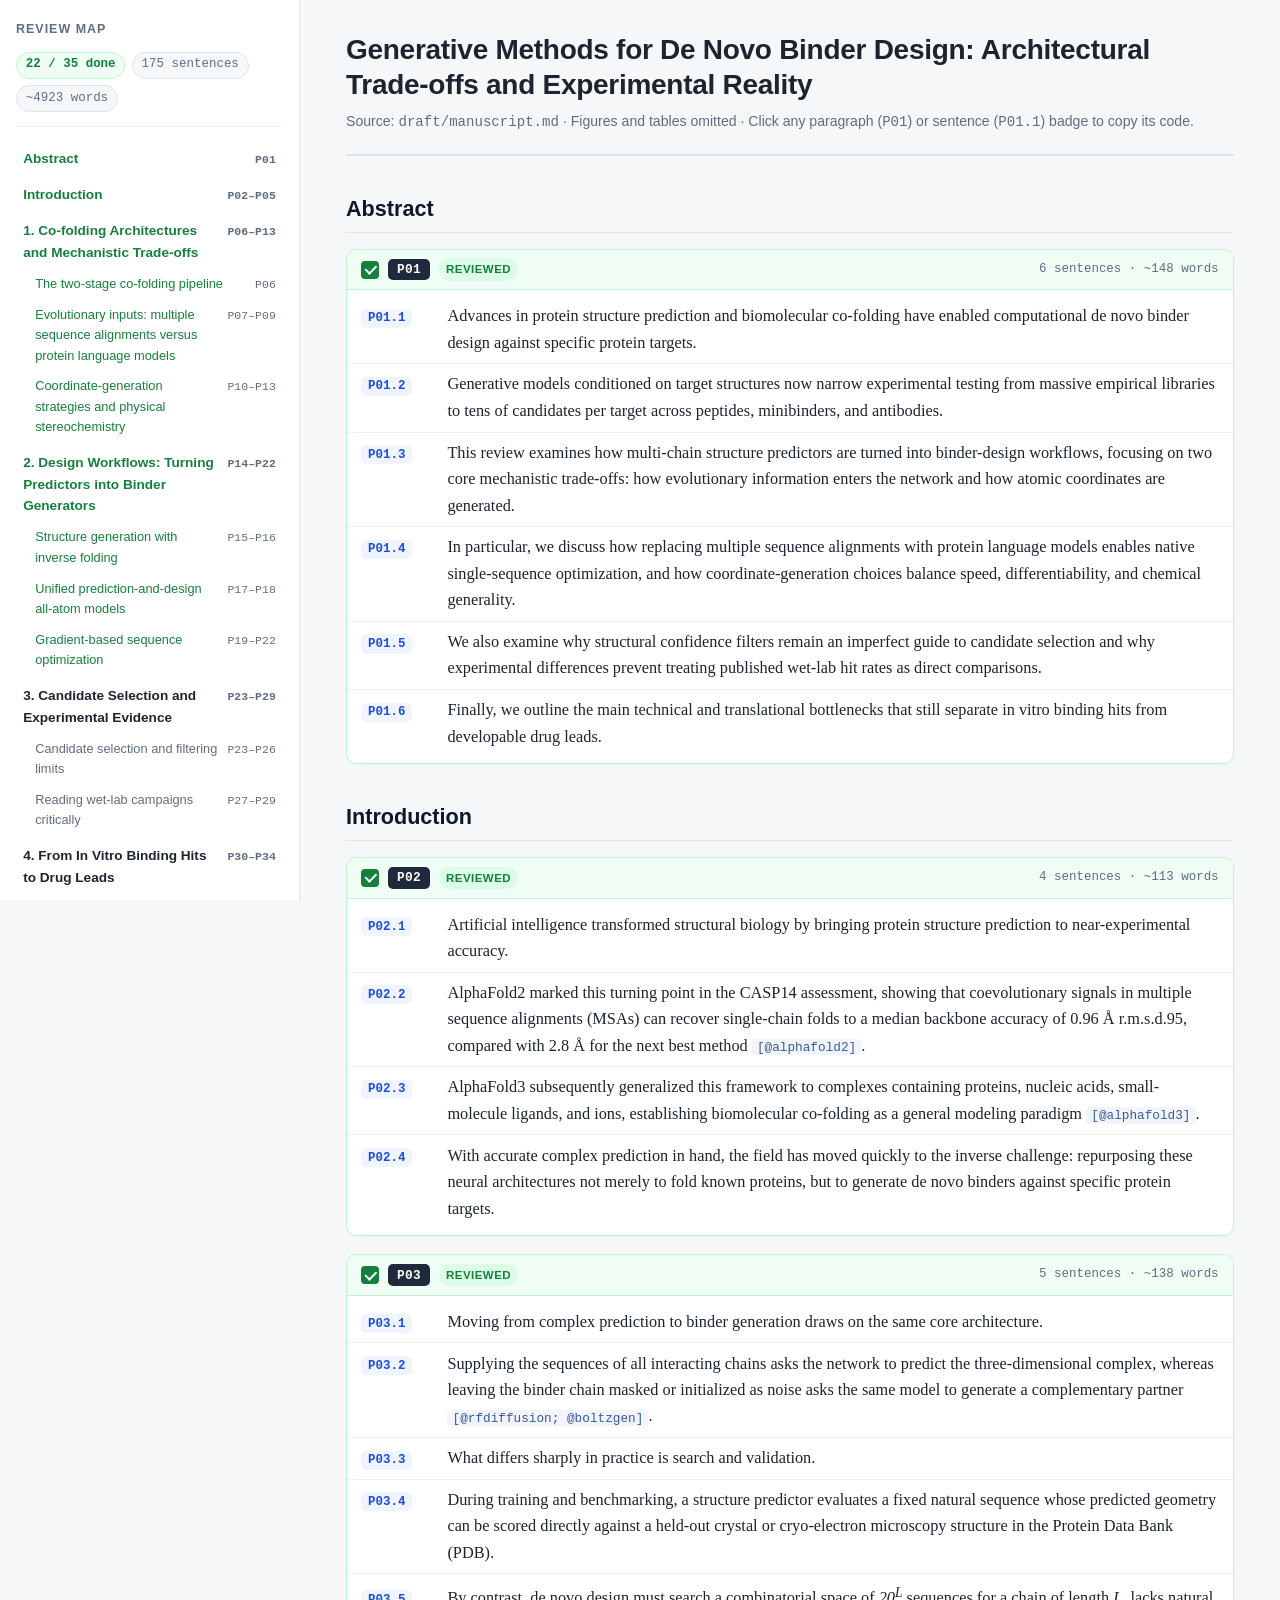
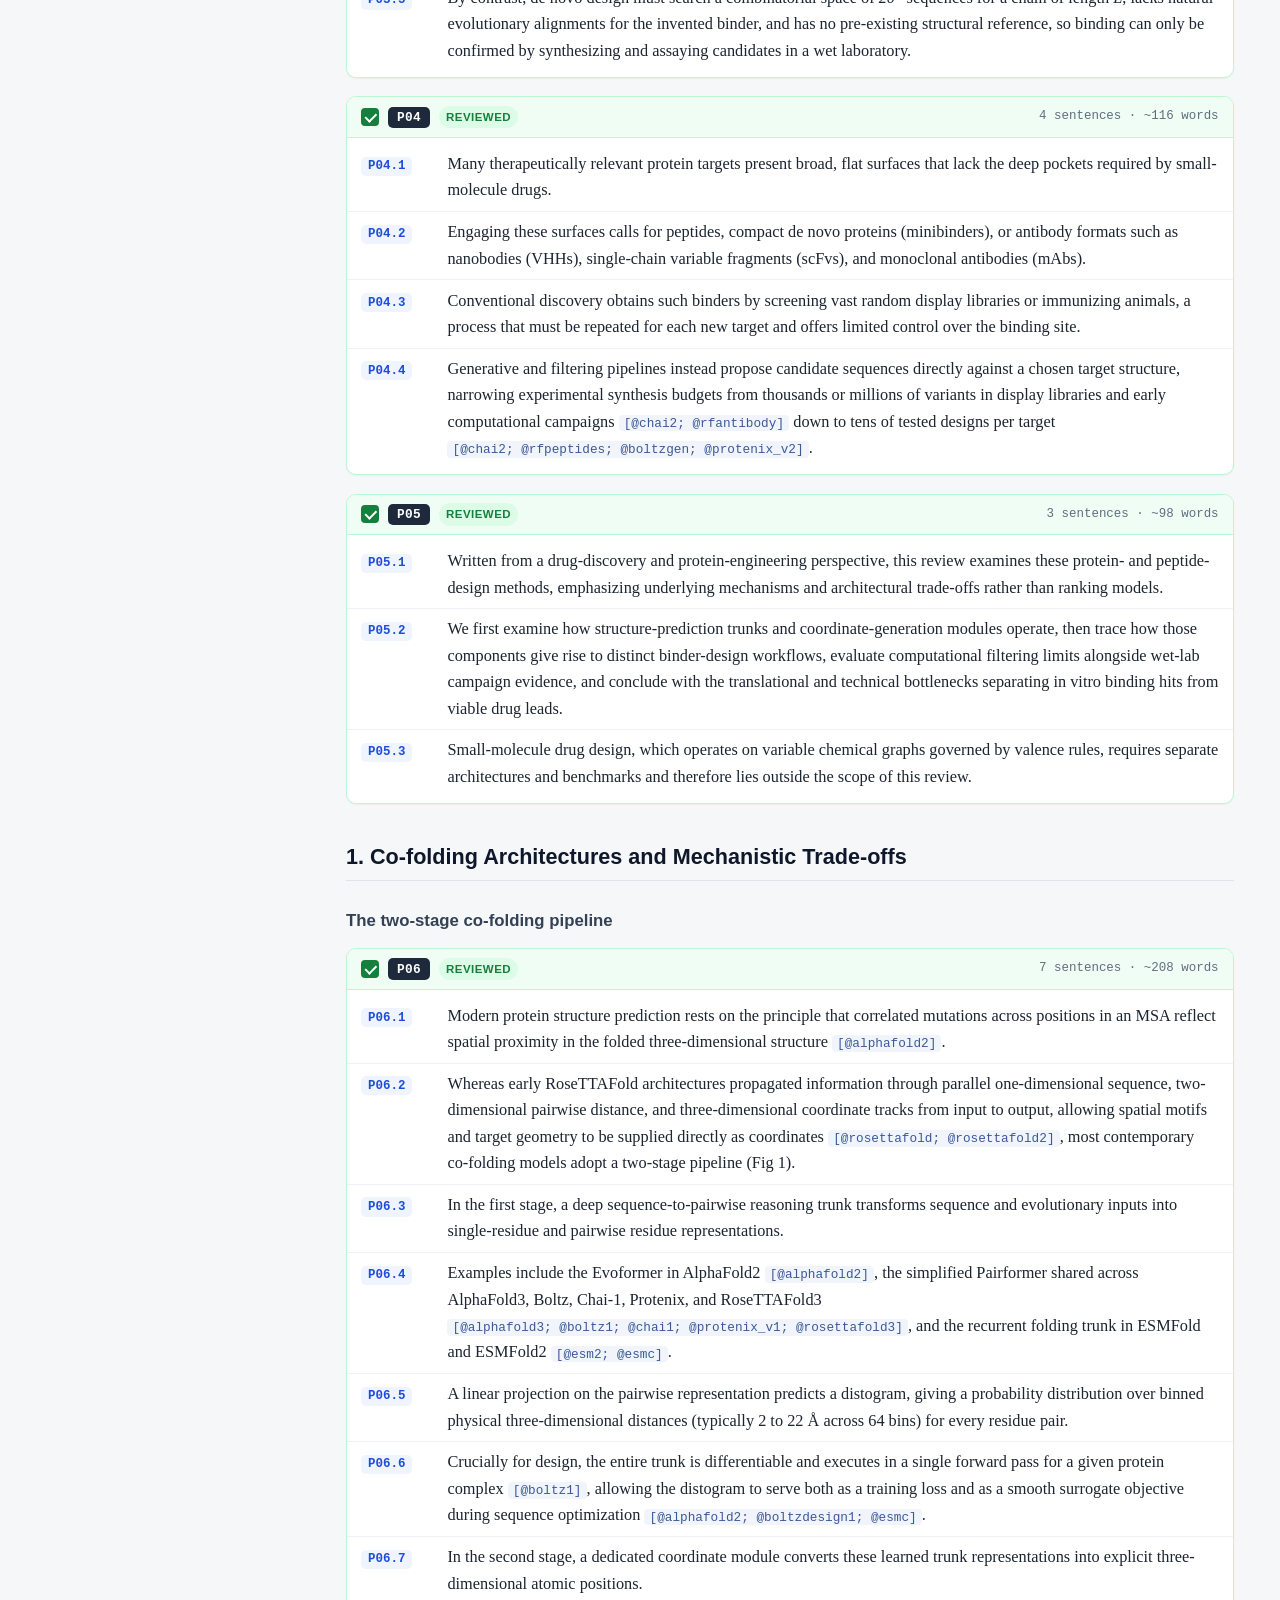
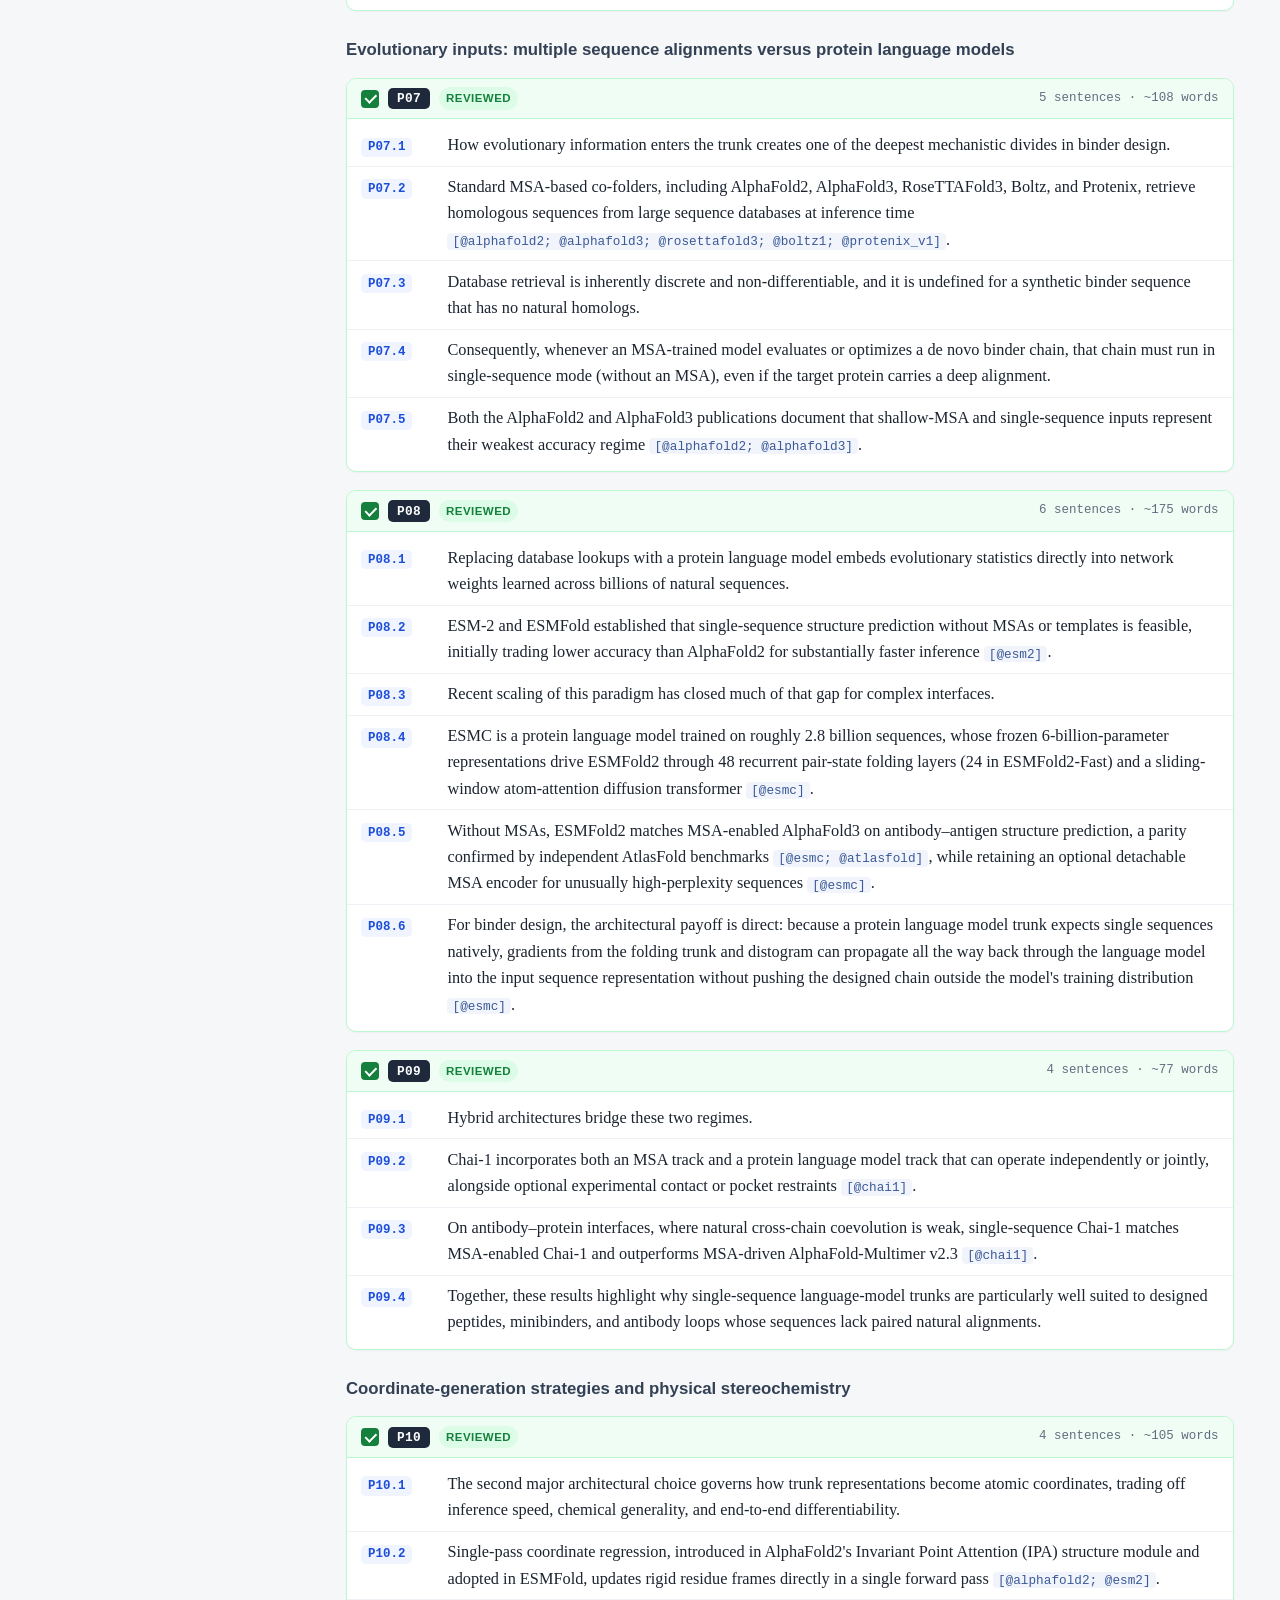
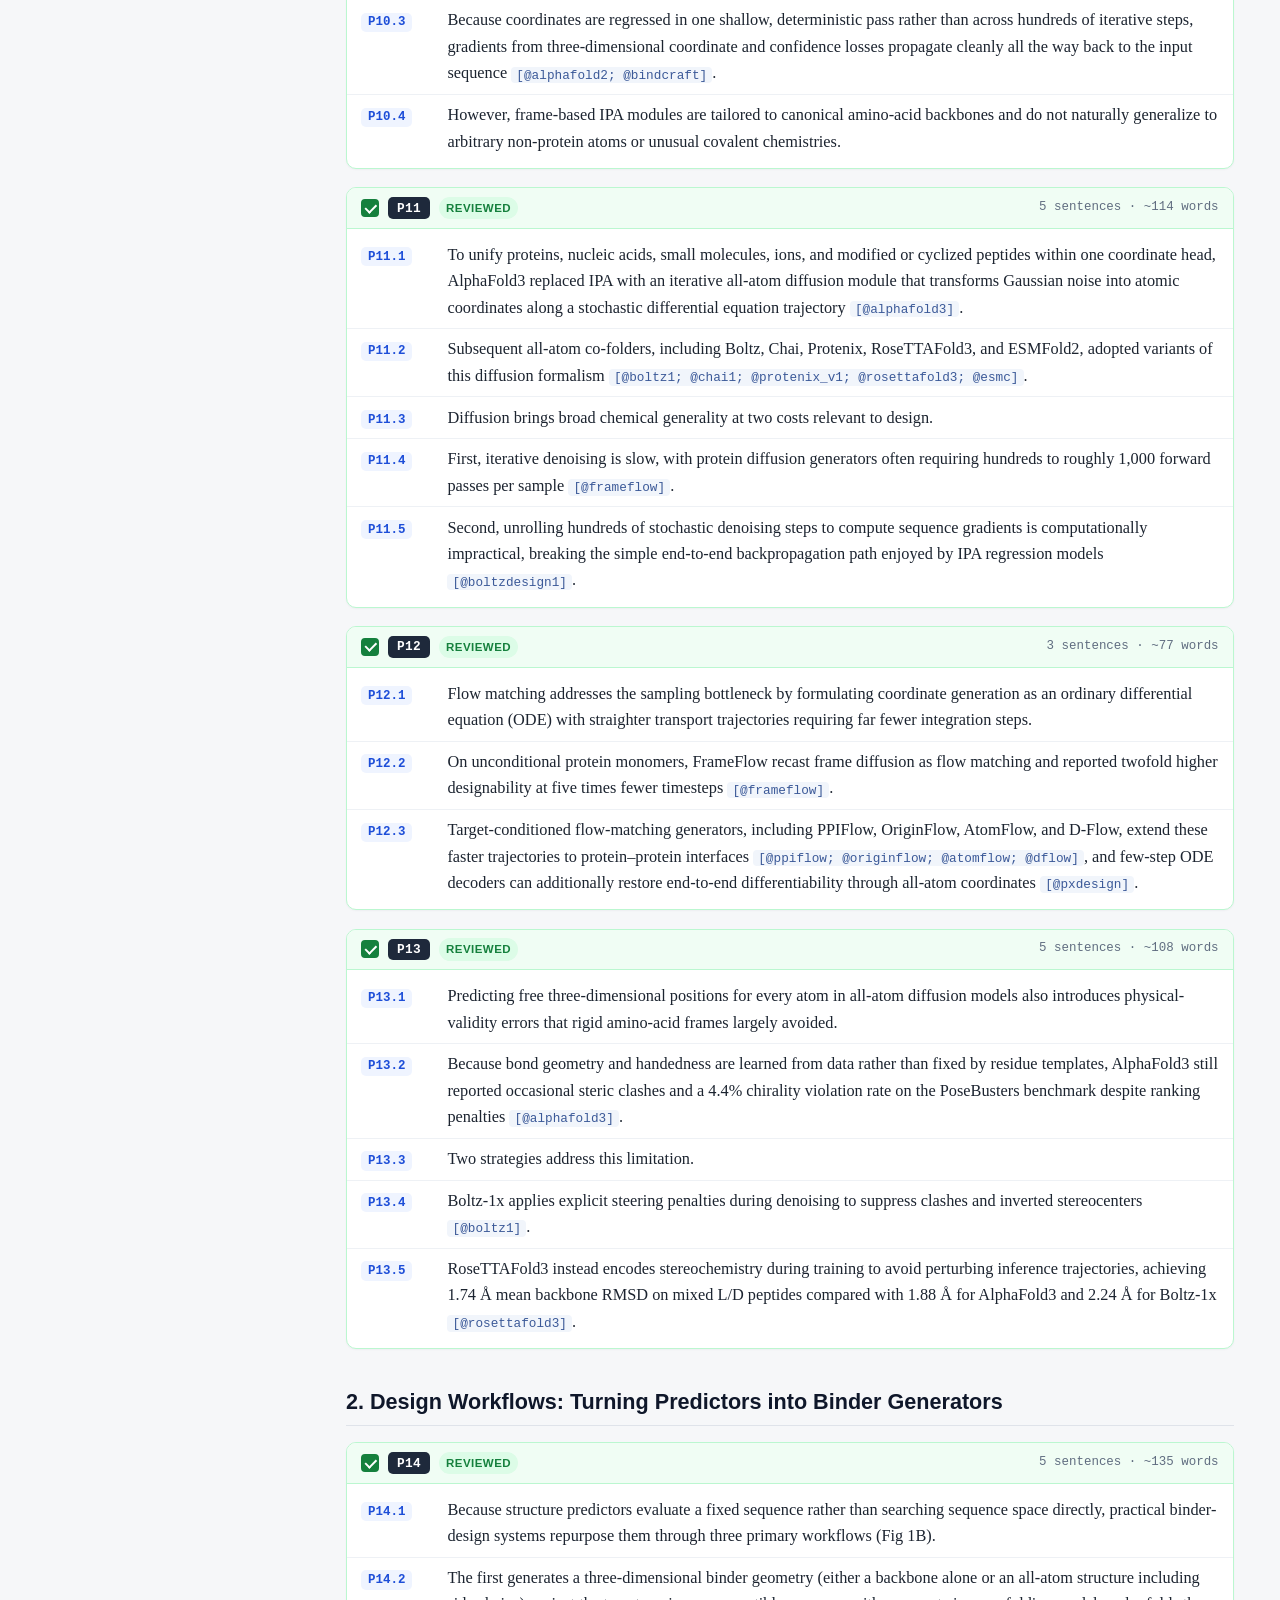
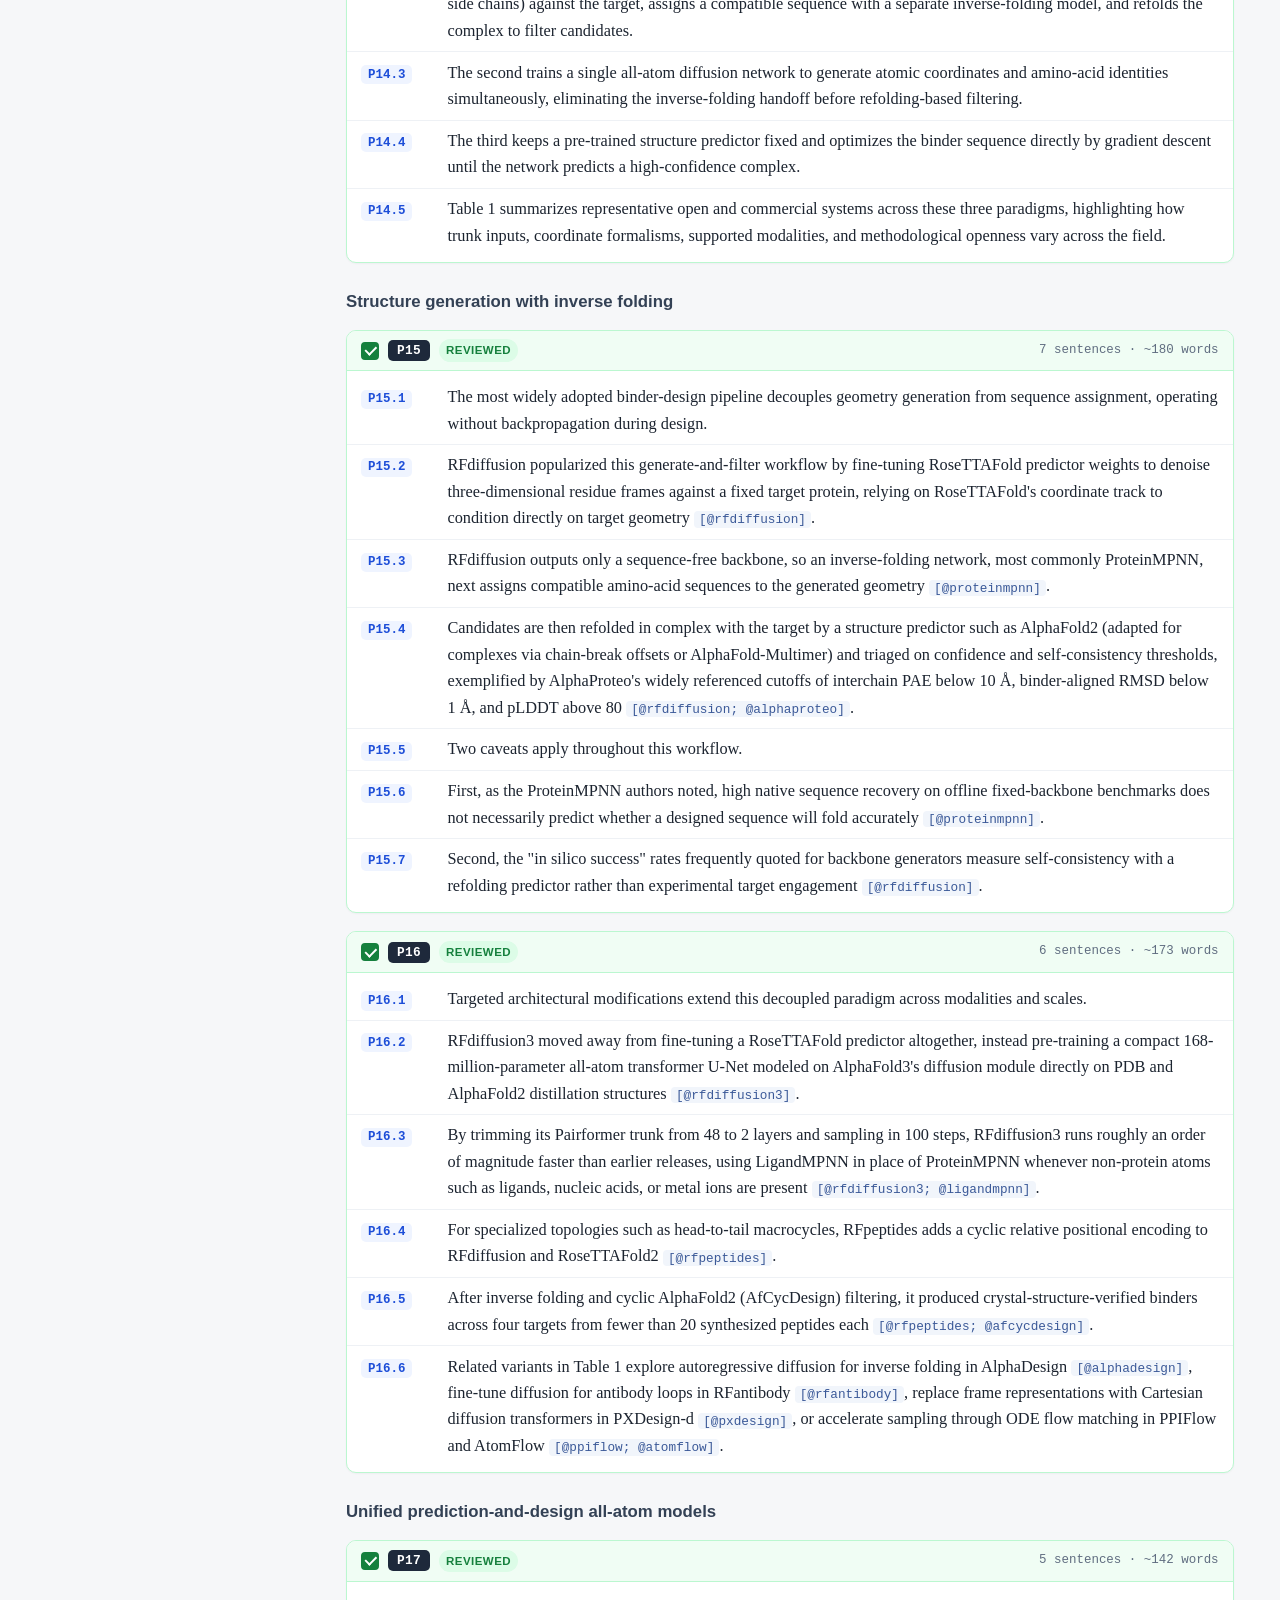
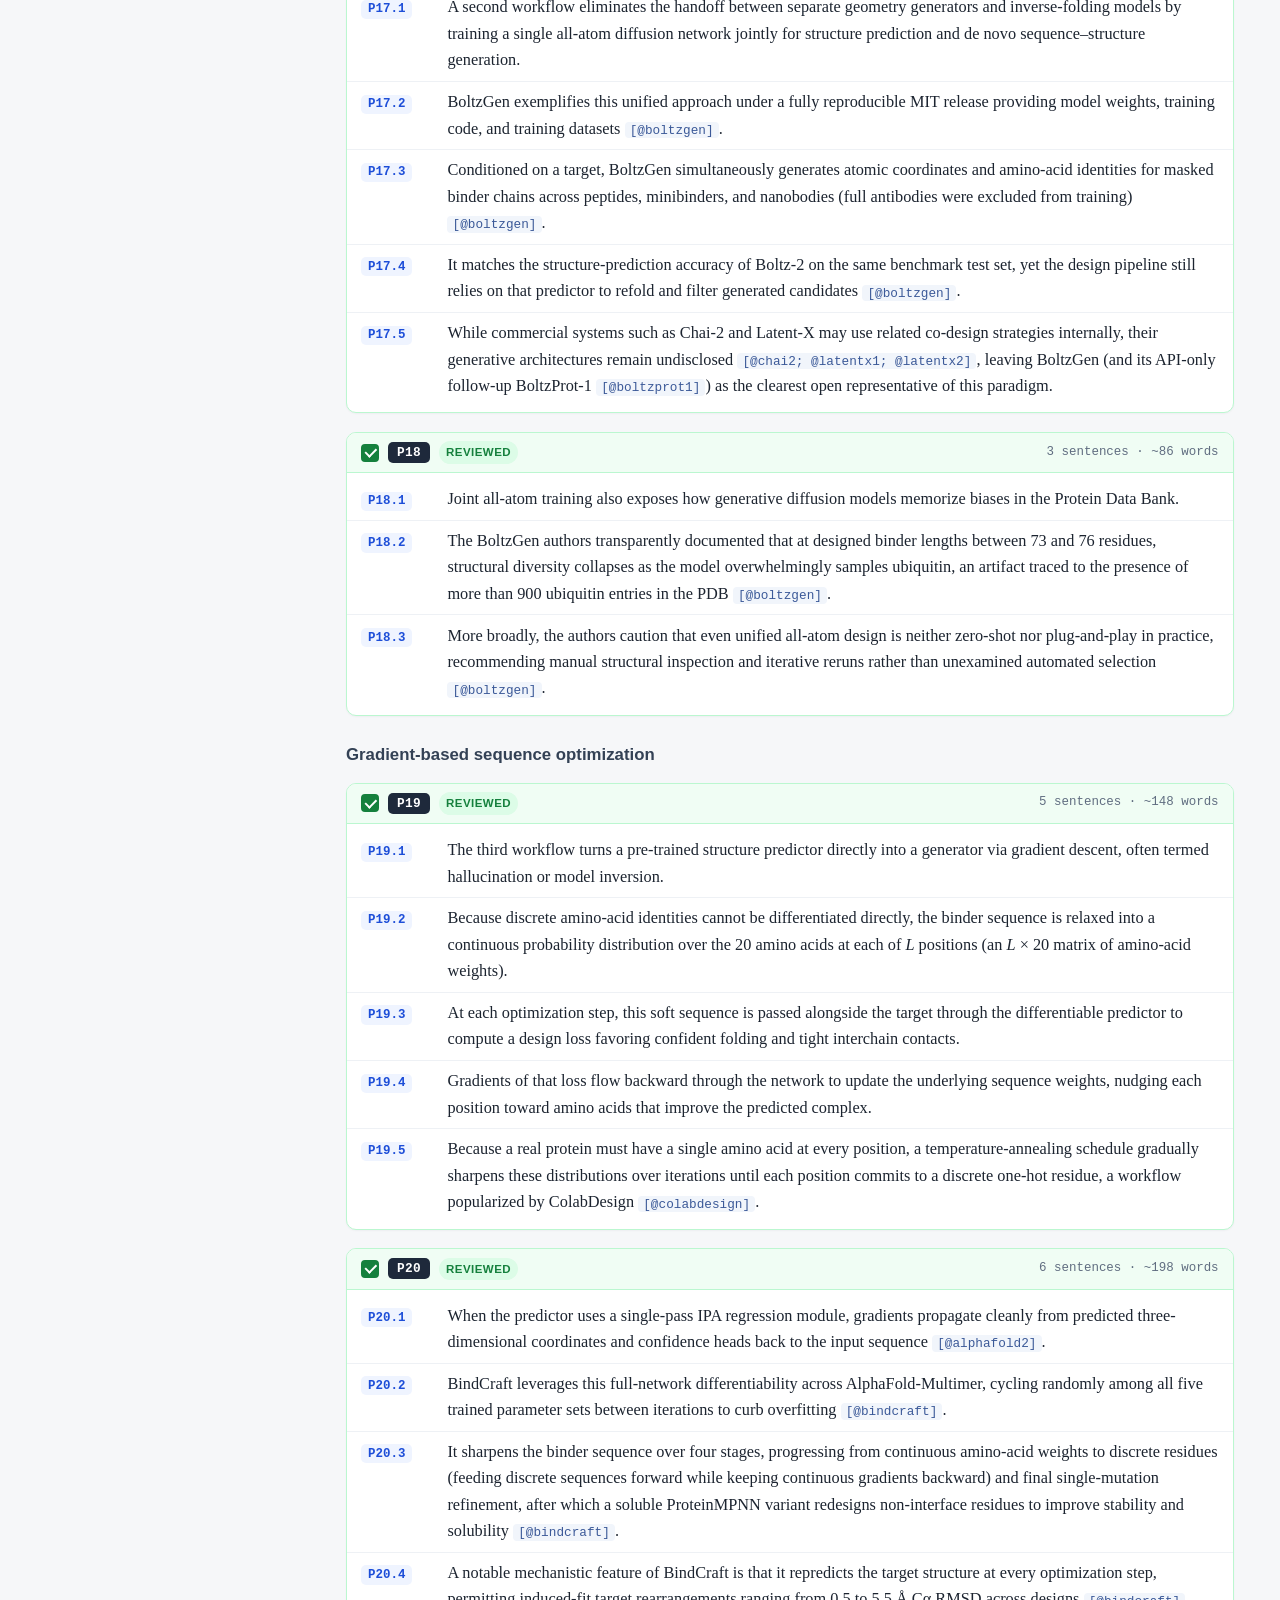
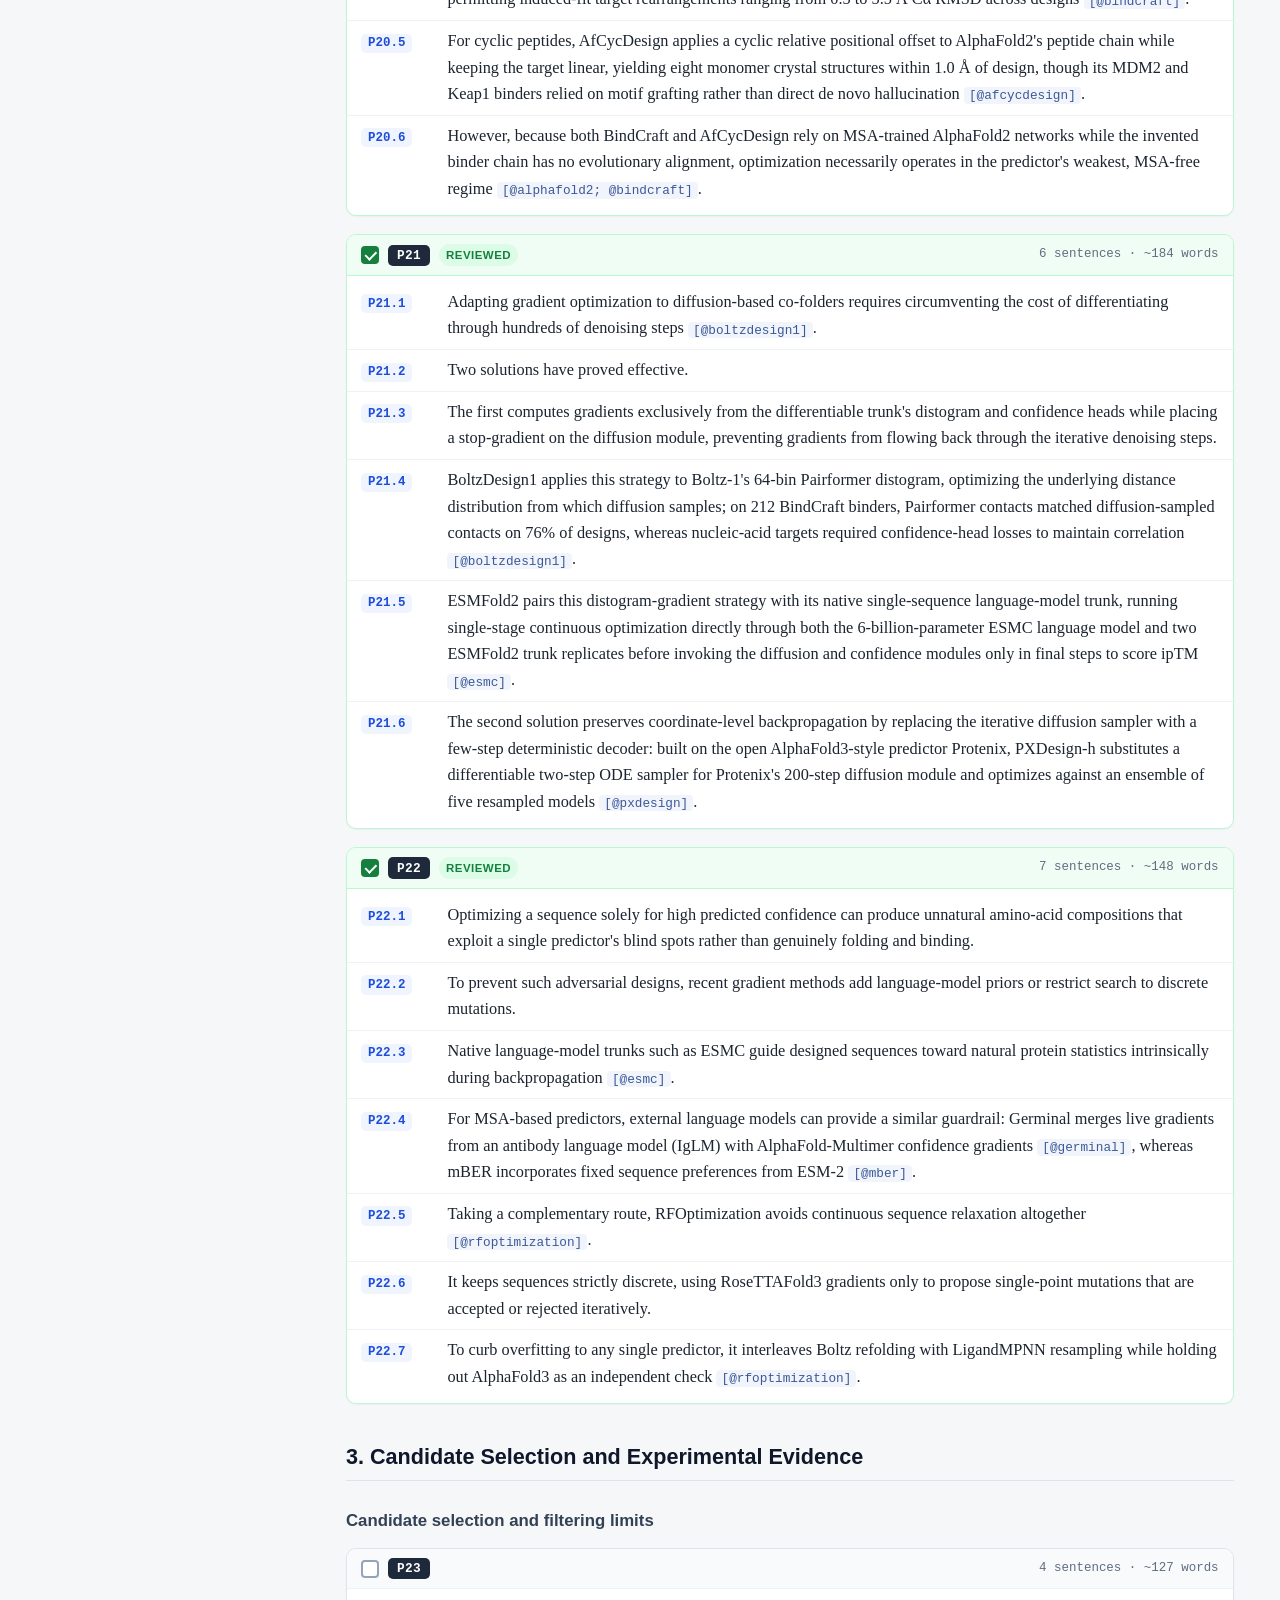
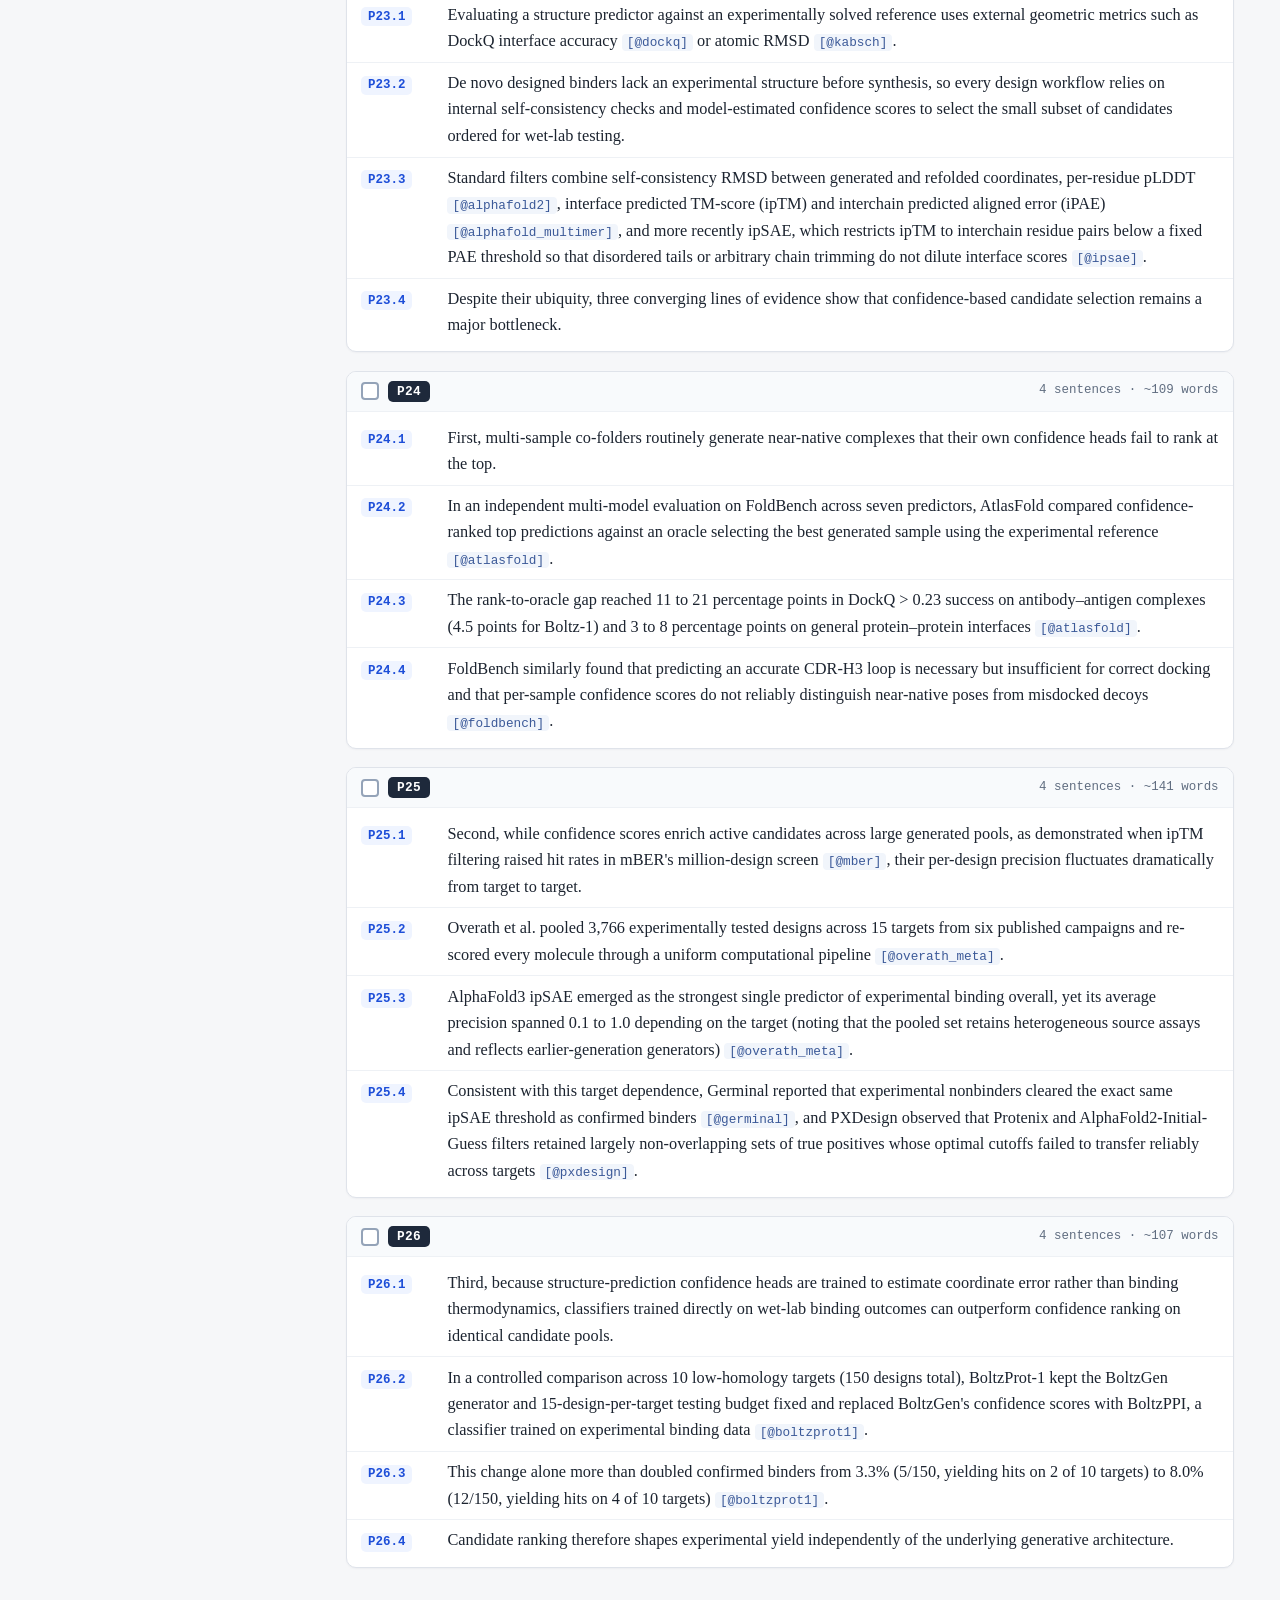
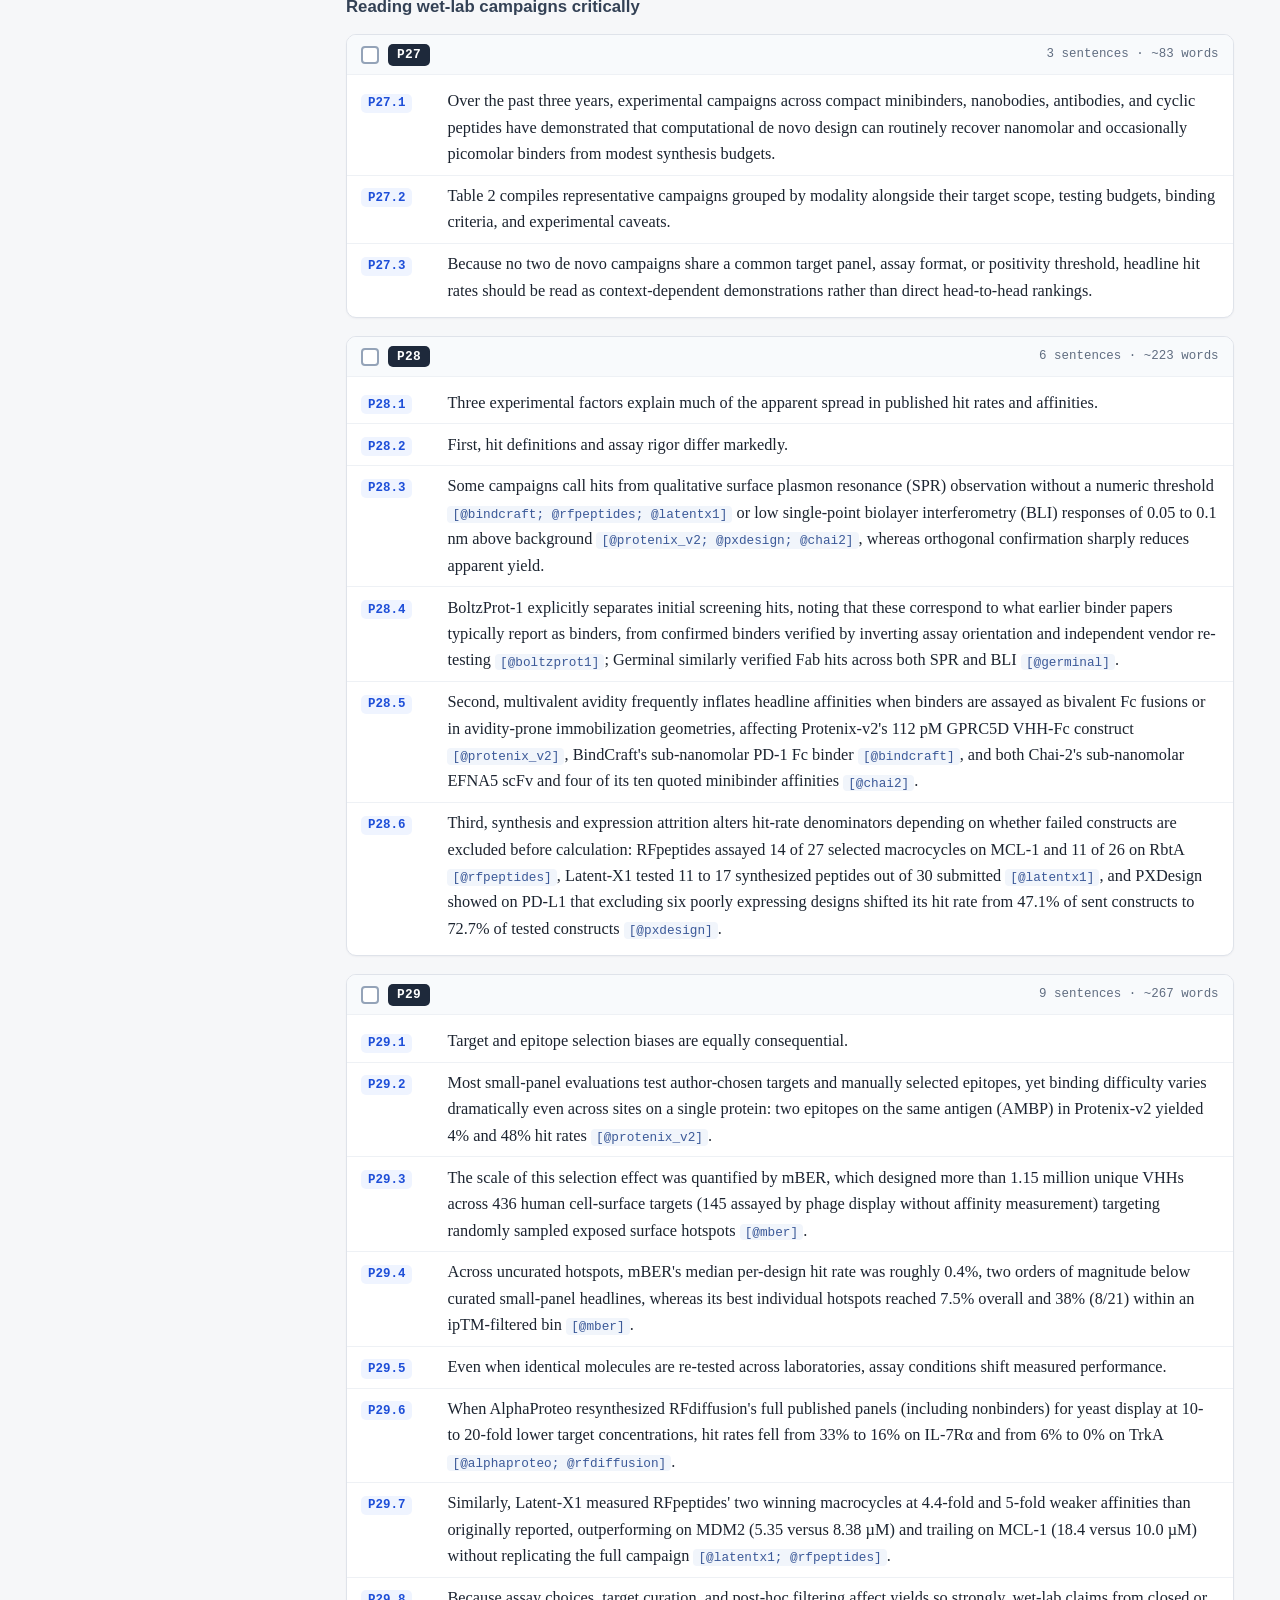
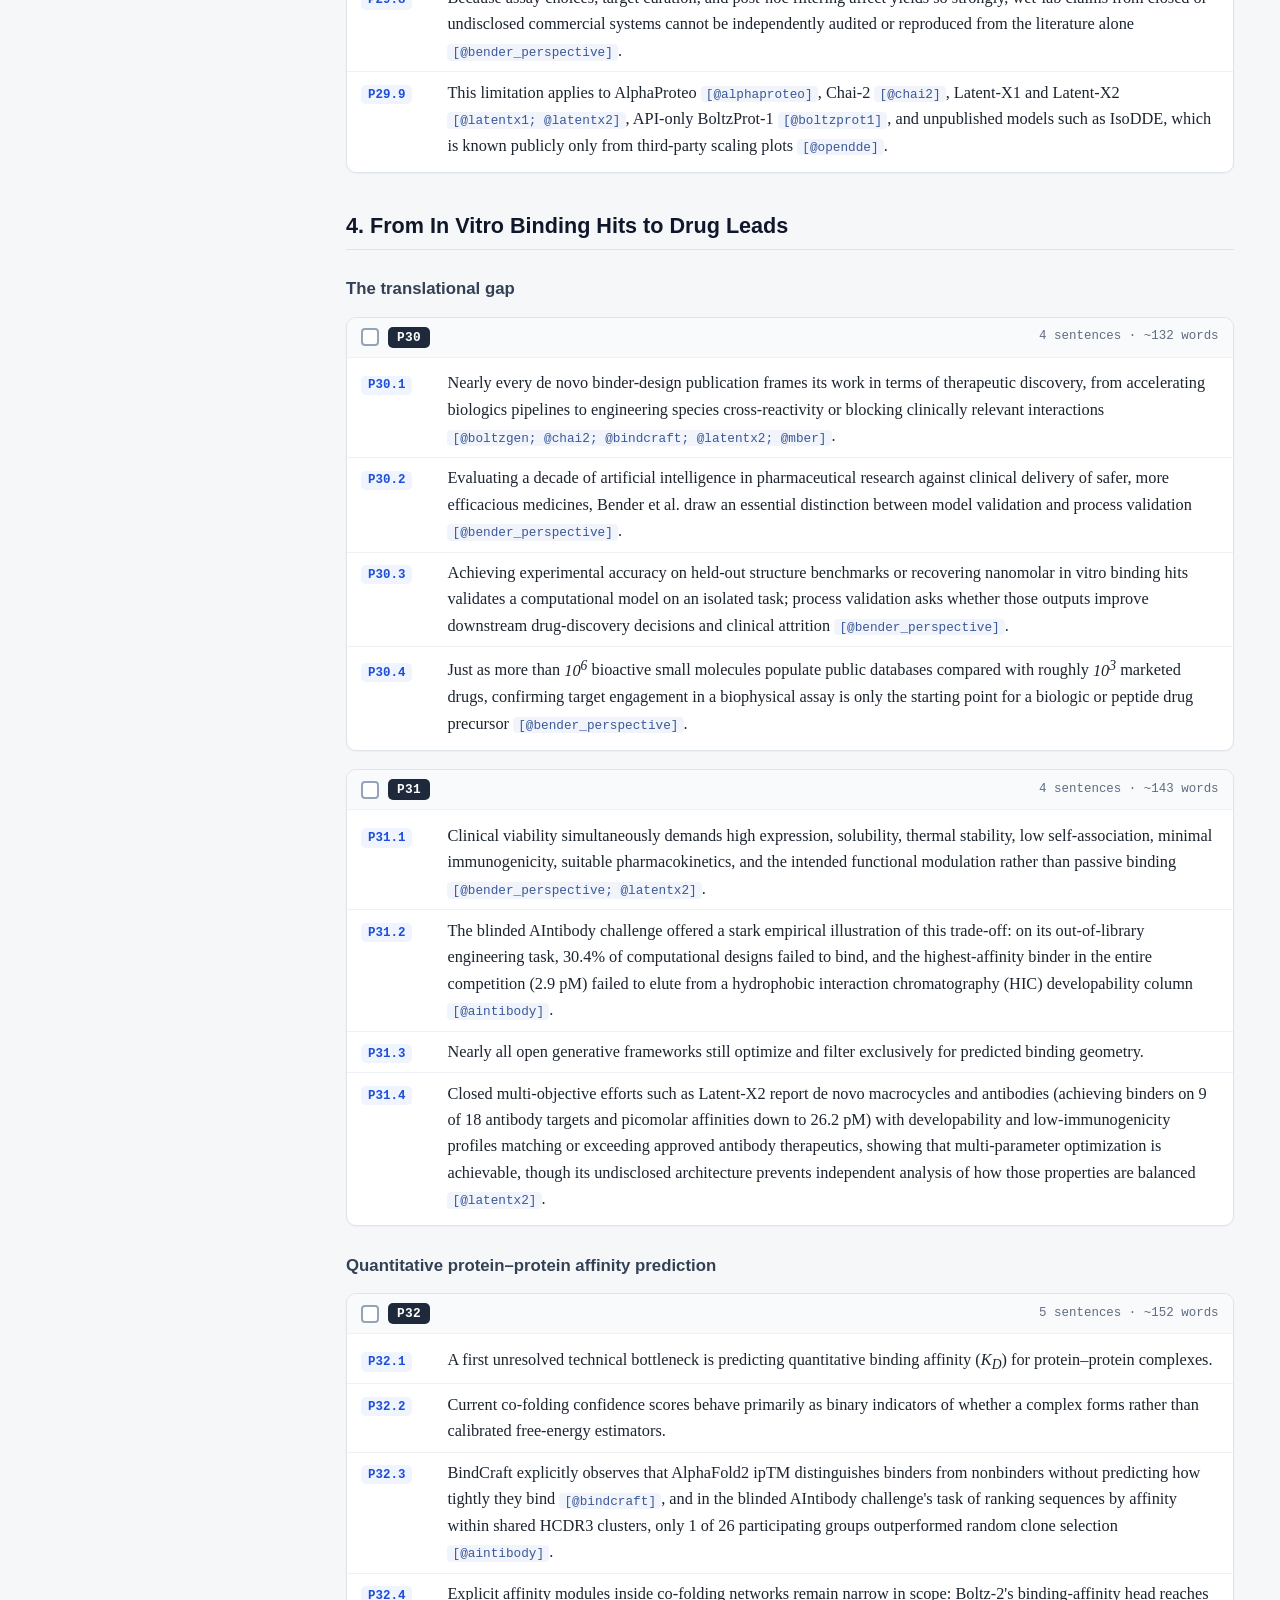
==== draft/review.html @ 09af0a84 "Restructure and tighten manuscript Introduction (P02-P05) - Consolidate the Introduction from five p" ====
<!DOCTYPE html>
<html lang="en">
<head>
  <meta charset="utf-8" />
  <meta name="viewport" content="width=device-width, initial-scale=1" />
  <title>Generative Methods for De Novo Binder Design: Architectural Trade-offs and Experimental Reality — Sentence Review</title>
  <style>
    :root {
      --bg: #f6f7f9;
      --surface: #ffffff;
      --border: #dfe3ea;
      --border-soft: #eef1f5;
      --text: #1c2430;
      --muted: #606d80;
      --accent: #1d4ed8;
      --accent-bg: #eff4ff;
      --para-bg: #1e293b;
      --para-fg: #ffffff;
      --done: #15803d;
      --done-bg: #f0fdf4;
      --done-border: #bbf7d0;
      --cite-fg: #3b5998;
      --cite-bg: #f1f5fb;
      --hover-row: #f8fafc;
      --mono: ui-monospace, SFMono-Regular, Menlo, Monaco, Consolas, "Liberation Mono", monospace;
      --sans: -apple-system, BlinkMacSystemFont, "Segoe UI", Roboto, Inter, Helvetica, Arial, sans-serif;
      --serif: Georgia, "Times New Roman", serif;
    }

    * {
      box-sizing: border-box;
    }

    html {
      scroll-behavior: smooth;
    }

    body {
      margin: 0;
      background: var(--bg);
      color: var(--text);
      font-family: var(--sans);
      line-height: 1.6;
    }

    .layout {
      display: grid;
      grid-template-columns: 300px minmax(0, 1fr);
      min-height: 100vh;
    }

    .sidebar {
      position: sticky;
      top: 0;
      height: 100vh;
      overflow-y: auto;
      background: var(--surface);
      border-right: 1px solid var(--border);
      padding: 1.25rem 1rem 2rem;
    }

    .sidebar-title {
      font-size: 0.78rem;
      font-weight: 700;
      letter-spacing: 0.08em;
      text-transform: uppercase;
      color: var(--muted);
      margin: 0 0 0.75rem;
    }

    .stats {
      display: flex;
      flex-wrap: wrap;
      gap: 0.4rem;
      margin-bottom: 1rem;
      padding-bottom: 0.9rem;
      border-bottom: 1px solid var(--border-soft);
      font-size: 0.78rem;
      color: var(--muted);
    }

    .stat-pill {
      background: var(--bg);
      border: 1px solid var(--border);
      border-radius: 999px;
      padding: 0.15rem 0.55rem;
      font-family: var(--mono);
    }

    .stat-pill.progress {
      background: var(--done-bg);
      border-color: var(--done-border);
      color: var(--done);
      font-weight: 600;
    }

    .toc-list, .toc-sub-list {
      list-style: none;
      margin: 0;
      padding: 0;
    }

    .toc-sec > a, .toc-sub > a {
      display: flex;
      justify-content: space-between;
      align-items: baseline;
      gap: 0.5rem;
      text-decoration: none;
      color: var(--text);
      padding: 0.32rem 0.45rem;
      border-radius: 6px;
      font-size: 0.85rem;
    }

    .toc-sec > a {
      font-weight: 600;
      margin-top: 0.25rem;
    }

    .toc-sub-list {
      padding-left: 0.75rem;
    }

    .toc-sub > a {
      font-weight: 400;
      color: var(--muted);
      font-size: 0.8rem;
    }

    .toc-done > a {
      color: var(--done);
    }

    .toc-sec > a:hover, .toc-sub > a:hover {
      background: var(--accent-bg);
      color: var(--accent);
    }

    .toc-range {
      font-family: var(--mono);
      font-size: 0.72rem;
      color: var(--muted);
      white-space: nowrap;
      flex-shrink: 0;
    }

    .main {
      max-width: 960px;
      width: 100%;
      margin: 0 auto;
      padding: 2rem 2.25rem 5rem;
    }

    .doc-header {
      margin-bottom: 2rem;
      padding-bottom: 1.25rem;
      border-bottom: 2px solid var(--border);
    }

    .doc-header h1 {
      margin: 0 0 0.5rem;
      font-size: 1.75rem;
      line-height: 1.25;
      letter-spacing: -0.01em;
    }

    .doc-note {
      margin: 0;
      font-size: 0.88rem;
      color: var(--muted);
    }

    .manuscript-section {
      margin-top: 2.25rem;
    }

    .manuscript-section > h2 {
      font-size: 1.35rem;
      margin: 0 0 1rem;
      padding-bottom: 0.35rem;
      border-bottom: 1px solid var(--border);
      color: #0f172a;
    }

    .manuscript-subsection {
      margin-top: 1.65rem;
    }

    .manuscript-subsection > h3 {
      font-size: 1.05rem;
      margin: 0 0 0.85rem;
      color: #334155;
    }

    .paragraph-block {
      background: var(--surface);
      border: 1px solid var(--border);
      border-radius: 10px;
      margin-bottom: 1.15rem;
      box-shadow: 0 1px 2px rgba(15, 23, 42, 0.04);
      overflow: hidden;
    }

    .paragraph-block.is-done {
      border-color: var(--done-border);
    }

    .paragraph-header {
      display: flex;
      align-items: center;
      justify-content: space-between;
      padding: 0.55rem 0.9rem;
      background: #f8fafc;
      border-bottom: 1px solid var(--border-soft);
    }

    .paragraph-block.is-done .paragraph-header {
      background: var(--done-bg);
      border-bottom-color: var(--done-border);
    }

    .para-left {
      display: flex;
      align-items: center;
      gap: 0.55rem;
    }

    .para-checkbox {
      appearance: none;
      -webkit-appearance: none;
      width: 18px;
      height: 18px;
      margin: 0;
      border: 2px solid #94a3b8;
      border-radius: 4px;
      background: #ffffff;
      display: inline-grid;
      place-content: center;
      flex-shrink: 0;
      cursor: default;
    }

    .para-checkbox:checked {
      background: var(--done);
      border-color: var(--done);
    }

    .para-checkbox:checked::after {
      content: "";
      width: 5px;
      height: 9px;
      border: solid #ffffff;
      border-width: 0 2.2px 2.2px 0;
      transform: rotate(45deg) translate(-0.5px, -1px);
    }

    .done-badge {
      font-size: 0.72rem;
      font-weight: 600;
      text-transform: uppercase;
      letter-spacing: 0.04em;
      color: var(--done);
      background: #dcfce7;
      padding: 0.12rem 0.45rem;
      border-radius: 999px;
    }

    .para-meta {
      font-size: 0.78rem;
      color: var(--muted);
      font-family: var(--mono);
    }

    .code {
      font-family: var(--mono);
      border: none;
      cursor: pointer;
      border-radius: 5px;
      transition: background 0.12s ease, transform 0.08s ease;
    }

    .code:active {
      transform: scale(0.96);
    }

    .para-code {
      background: var(--para-bg);
      color: var(--para-fg);
      font-size: 0.8rem;
      font-weight: 700;
      padding: 0.2rem 0.55rem;
      letter-spacing: 0.03em;
    }

    .para-code:hover {
      background: var(--accent);
    }

    .sentences {
      padding: 0.35rem 0;
    }

    .sentence-row {
      display: grid;
      grid-template-columns: 74px minmax(0, 1fr);
      gap: 0.75rem;
      align-items: baseline;
      padding: 0.45rem 0.9rem;
      border-bottom: 1px solid var(--border-soft);
    }

    .sentence-row:last-child {
      border-bottom: none;
    }

    .sentence-row:hover {
      background: var(--hover-row);
    }

    .sentence-code {
      background: var(--accent-bg);
      color: var(--accent);
      font-size: 0.78rem;
      font-weight: 600;
      padding: 0.16rem 0.42rem;
      text-align: center;
      justify-self: start;
      user-select: all;
    }

    .sentence-code:hover {
      background: var(--accent);
      color: #ffffff;
    }

    .sentence-text {
      font-family: var(--serif);
      font-size: 1.02rem;
      line-height: 1.62;
      color: var(--text);
    }

    .cite {
      font-family: var(--mono);
      font-size: 0.78em;
      color: var(--cite-fg);
      background: var(--cite-bg);
      padding: 0.05rem 0.32rem;
      border-radius: 4px;
      white-space: nowrap;
    }

    .math {
      font-family: var(--serif);
      font-style: italic;
    }

    .toast {
      position: fixed;
      bottom: 1.25rem;
      right: 1.25rem;
      background: #0f172a;
      color: #ffffff;
      font-family: var(--mono);
      font-size: 0.8rem;
      padding: 0.45rem 0.8rem;
      border-radius: 7px;
      opacity: 0;
      pointer-events: none;
      transform: translateY(6px);
      transition: opacity 0.15s ease, transform 0.15s ease;
    }

    .toast.show {
      opacity: 1;
      transform: translateY(0);
    }

    @media (max-width: 900px) {
      .layout {
        grid-template-columns: 1fr;
      }
      .sidebar {
        position: static;
        height: auto;
        border-right: none;
        border-bottom: 1px solid var(--border);
      }
      .main {
        padding: 1.25rem 1rem 3rem;
      }
    }
  </style>
</head>
<body>
  <div class="layout">
    <aside class="sidebar">
      <div class="sidebar-title">Review Map</div>
      <div class="stats">
        <span class="stat-pill progress">22 / 35 done</span>
        <span class="stat-pill">175 sentences</span>
        <span class="stat-pill">~4923 words</span>
      </div>
      <nav>
        <ul class="toc-list">
        <li class="toc-sec toc-done"><a href="#abstract"><span>Abstract</span><span class="toc-range">P01</span></a>
        </li>
        <li class="toc-sec toc-done"><a href="#introduction"><span>Introduction</span><span class="toc-range">P02&ndash;P05</span></a>
        </li>
        <li class="toc-sec toc-done"><a href="#1-co-folding-architectures-and-mechanistic-trade-offs"><span>1. Co-folding Architectures and Mechanistic Trade-offs</span><span class="toc-range">P06&ndash;P13</span></a>
          <ul class="toc-sub-list">
            <li class="toc-sub toc-done"><a href="#1-co-folding-architectures-and-mechanistic-trade-offs-the-two-stage-co-folding-pipeline"><span>The two-stage co-folding pipeline</span><span class="toc-range">P06</span></a></li>
            <li class="toc-sub toc-done"><a href="#1-co-folding-architectures-and-mechanistic-trade-offs-evolutionary-inputs-multiple-sequence-alignments-versus-protein-language-models"><span>Evolutionary inputs: multiple sequence alignments versus protein language models</span><span class="toc-range">P07&ndash;P09</span></a></li>
            <li class="toc-sub toc-done"><a href="#1-co-folding-architectures-and-mechanistic-trade-offs-coordinate-generation-strategies-and-physical-stereochemistry"><span>Coordinate-generation strategies and physical stereochemistry</span><span class="toc-range">P10&ndash;P13</span></a></li>
          </ul>
        </li>
        <li class="toc-sec toc-done"><a href="#2-design-workflows-turning-predictors-into-binder-generators"><span>2. Design Workflows: Turning Predictors into Binder Generators</span><span class="toc-range">P14&ndash;P22</span></a>
          <ul class="toc-sub-list">
            <li class="toc-sub toc-done"><a href="#2-design-workflows-turning-predictors-into-binder-generators-structure-generation-with-inverse-folding"><span>Structure generation with inverse folding</span><span class="toc-range">P15&ndash;P16</span></a></li>
            <li class="toc-sub toc-done"><a href="#2-design-workflows-turning-predictors-into-binder-generators-unified-prediction-and-design-all-atom-models"><span>Unified prediction-and-design all-atom models</span><span class="toc-range">P17&ndash;P18</span></a></li>
            <li class="toc-sub toc-done"><a href="#2-design-workflows-turning-predictors-into-binder-generators-gradient-based-sequence-optimization"><span>Gradient-based sequence optimization</span><span class="toc-range">P19&ndash;P22</span></a></li>
          </ul>
        </li>
        <li class="toc-sec"><a href="#3-candidate-selection-and-experimental-evidence"><span>3. Candidate Selection and Experimental Evidence</span><span class="toc-range">P23&ndash;P29</span></a>
          <ul class="toc-sub-list">
            <li class="toc-sub"><a href="#3-candidate-selection-and-experimental-evidence-candidate-selection-and-filtering-limits"><span>Candidate selection and filtering limits</span><span class="toc-range">P23&ndash;P26</span></a></li>
            <li class="toc-sub"><a href="#3-candidate-selection-and-experimental-evidence-reading-wet-lab-campaigns-critically"><span>Reading wet-lab campaigns critically</span><span class="toc-range">P27&ndash;P29</span></a></li>
          </ul>
        </li>
        <li class="toc-sec"><a href="#4-from-in-vitro-binding-hits-to-drug-leads"><span>4. From In Vitro Binding Hits to Drug Leads</span><span class="toc-range">P30&ndash;P34</span></a>
          <ul class="toc-sub-list">
            <li class="toc-sub"><a href="#4-from-in-vitro-binding-hits-to-drug-leads-the-translational-gap"><span>The translational gap</span><span class="toc-range">P30&ndash;P31</span></a></li>
            <li class="toc-sub"><a href="#4-from-in-vitro-binding-hits-to-drug-leads-quantitative-protein-protein-affinity-prediction"><span>Quantitative protein–protein affinity prediction</span><span class="toc-range">P32</span></a></li>
            <li class="toc-sub"><a href="#4-from-in-vitro-binding-hits-to-drug-leads-targets-without-experimental-structures-and-conformational-dynamics"><span>Targets without experimental structures and conformational dynamics</span><span class="toc-range">P33</span></a></li>
            <li class="toc-sub"><a href="#4-from-in-vitro-binding-hits-to-drug-leads-blinded-prospective-benchmarks-for-de-novo-design"><span>Blinded prospective benchmarks for de novo design</span><span class="toc-range">P34</span></a></li>
          </ul>
        </li>
        <li class="toc-sec"><a href="#conclusions"><span>Conclusions</span><span class="toc-range">P35</span></a>
        </li>
        </ul>
      </nav>
    </aside>

    <main class="main">
      <header class="doc-header">
        <h1>Generative Methods for De Novo Binder Design: Architectural Trade-offs and Experimental Reality</h1>
        <p class="doc-note">
          Source: <code>draft/manuscript.md</code> &middot; Figures and tables omitted &middot; Click any paragraph (<code>P01</code>) or sentence (<code>P01.1</code>) badge to copy its code.
        </p>
      </header>

  <section class="manuscript-section" id="abstract">
    <h2>Abstract</h2>
    <article class="paragraph-block is-done" id="P01">
      <header class="paragraph-header">
        <div class="para-left">
          <input type="checkbox" class="para-checkbox" aria-label="Review status for P01" checked disabled />
          <button class="code para-code" data-copy="P01" title="Copy P01">P01</button>
          <span class="done-badge">Reviewed</span>
        </div>
        <span class="para-meta">6 sentences &middot; ~148 words</span>
      </header>
      <div class="sentences">
      <div class="sentence-row" id="P01.1">
        <button class="code sentence-code" data-copy="P01.1" title="Copy P01.1">P01.1</button>
        <div class="sentence-text">Advances in protein structure prediction and biomolecular co-folding have enabled computational de novo binder design against specific protein targets.</div>
      </div>
      <div class="sentence-row" id="P01.2">
        <button class="code sentence-code" data-copy="P01.2" title="Copy P01.2">P01.2</button>
        <div class="sentence-text">Generative models conditioned on target structures now narrow experimental testing from massive empirical libraries to tens of candidates per target across peptides, minibinders, and antibodies.</div>
      </div>
      <div class="sentence-row" id="P01.3">
        <button class="code sentence-code" data-copy="P01.3" title="Copy P01.3">P01.3</button>
        <div class="sentence-text">This review examines how multi-chain structure predictors are turned into binder-design workflows, focusing on two core mechanistic trade-offs: how evolutionary information enters the network and how atomic coordinates are generated.</div>
      </div>
      <div class="sentence-row" id="P01.4">
        <button class="code sentence-code" data-copy="P01.4" title="Copy P01.4">P01.4</button>
        <div class="sentence-text">In particular, we discuss how replacing multiple sequence alignments with protein language models enables native single-sequence optimization, and how coordinate-generation choices balance speed, differentiability, and chemical generality.</div>
      </div>
      <div class="sentence-row" id="P01.5">
        <button class="code sentence-code" data-copy="P01.5" title="Copy P01.5">P01.5</button>
        <div class="sentence-text">We also examine why structural confidence filters remain an imperfect guide to candidate selection and why experimental differences prevent treating published wet-lab hit rates as direct comparisons.</div>
      </div>
      <div class="sentence-row" id="P01.6">
        <button class="code sentence-code" data-copy="P01.6" title="Copy P01.6">P01.6</button>
        <div class="sentence-text">Finally, we outline the main technical and translational bottlenecks that still separate in vitro binding hits from developable drug leads.</div>
      </div>
      </div>
    </article>
  </section>

  <section class="manuscript-section" id="introduction">
    <h2>Introduction</h2>
    <article class="paragraph-block is-done" id="P02">
      <header class="paragraph-header">
        <div class="para-left">
          <input type="checkbox" class="para-checkbox" aria-label="Review status for P02" checked disabled />
          <button class="code para-code" data-copy="P02" title="Copy P02">P02</button>
          <span class="done-badge">Reviewed</span>
        </div>
        <span class="para-meta">4 sentences &middot; ~113 words</span>
      </header>
      <div class="sentences">
      <div class="sentence-row" id="P02.1">
        <button class="code sentence-code" data-copy="P02.1" title="Copy P02.1">P02.1</button>
        <div class="sentence-text">Artificial intelligence transformed structural biology by bringing protein structure prediction to near-experimental accuracy.</div>
      </div>
      <div class="sentence-row" id="P02.2">
        <button class="code sentence-code" data-copy="P02.2" title="Copy P02.2">P02.2</button>
        <div class="sentence-text">AlphaFold2 marked this turning point in the CASP14 assessment, showing that coevolutionary signals in multiple sequence alignments (MSAs) can recover single-chain folds to a median backbone accuracy of 0.96 Å r.m.s.d.95, compared with 2.8 Å for the next best method <span class="cite">[@alphafold2]</span>.</div>
      </div>
      <div class="sentence-row" id="P02.3">
        <button class="code sentence-code" data-copy="P02.3" title="Copy P02.3">P02.3</button>
        <div class="sentence-text">AlphaFold3 subsequently generalized this framework to complexes containing proteins, nucleic acids, small-molecule ligands, and ions, establishing biomolecular co-folding as a general modeling paradigm <span class="cite">[@alphafold3]</span>.</div>
      </div>
      <div class="sentence-row" id="P02.4">
        <button class="code sentence-code" data-copy="P02.4" title="Copy P02.4">P02.4</button>
        <div class="sentence-text">With accurate complex prediction in hand, the field has moved quickly to the inverse challenge: repurposing these neural architectures not merely to fold known proteins, but to generate de novo binders against specific protein targets.</div>
      </div>
      </div>
    </article>
    <article class="paragraph-block is-done" id="P03">
      <header class="paragraph-header">
        <div class="para-left">
          <input type="checkbox" class="para-checkbox" aria-label="Review status for P03" checked disabled />
          <button class="code para-code" data-copy="P03" title="Copy P03">P03</button>
          <span class="done-badge">Reviewed</span>
        </div>
        <span class="para-meta">5 sentences &middot; ~138 words</span>
      </header>
      <div class="sentences">
      <div class="sentence-row" id="P03.1">
        <button class="code sentence-code" data-copy="P03.1" title="Copy P03.1">P03.1</button>
        <div class="sentence-text">Moving from complex prediction to binder generation draws on the same core architecture.</div>
      </div>
      <div class="sentence-row" id="P03.2">
        <button class="code sentence-code" data-copy="P03.2" title="Copy P03.2">P03.2</button>
        <div class="sentence-text">Supplying the sequences of all interacting chains asks the network to predict the three-dimensional complex, whereas leaving the binder chain masked or initialized as noise asks the same model to generate a complementary partner <span class="cite">[@rfdiffusion; @boltzgen]</span>.</div>
      </div>
      <div class="sentence-row" id="P03.3">
        <button class="code sentence-code" data-copy="P03.3" title="Copy P03.3">P03.3</button>
        <div class="sentence-text">What differs sharply in practice is search and validation.</div>
      </div>
      <div class="sentence-row" id="P03.4">
        <button class="code sentence-code" data-copy="P03.4" title="Copy P03.4">P03.4</button>
        <div class="sentence-text">During training and benchmarking, a structure predictor evaluates a fixed natural sequence whose predicted geometry can be scored directly against a held-out crystal or cryo-electron microscopy structure in the Protein Data Bank (PDB).</div>
      </div>
      <div class="sentence-row" id="P03.5">
        <button class="code sentence-code" data-copy="P03.5" title="Copy P03.5">P03.5</button>
        <div class="sentence-text">By contrast, de novo design must search a combinatorial space of <span class="math">20<sup>L</sup></span> sequences for a chain of length <em>L</em>, lacks natural evolutionary alignments for the invented binder, and has no pre-existing structural reference, so binding can only be confirmed by synthesizing and assaying candidates in a wet laboratory.</div>
      </div>
      </div>
    </article>
    <article class="paragraph-block is-done" id="P04">
      <header class="paragraph-header">
        <div class="para-left">
          <input type="checkbox" class="para-checkbox" aria-label="Review status for P04" checked disabled />
          <button class="code para-code" data-copy="P04" title="Copy P04">P04</button>
          <span class="done-badge">Reviewed</span>
        </div>
        <span class="para-meta">4 sentences &middot; ~116 words</span>
      </header>
      <div class="sentences">
      <div class="sentence-row" id="P04.1">
        <button class="code sentence-code" data-copy="P04.1" title="Copy P04.1">P04.1</button>
        <div class="sentence-text">Many therapeutically relevant protein targets present broad, flat surfaces that lack the deep pockets required by small-molecule drugs.</div>
      </div>
      <div class="sentence-row" id="P04.2">
        <button class="code sentence-code" data-copy="P04.2" title="Copy P04.2">P04.2</button>
        <div class="sentence-text">Engaging these surfaces calls for peptides, compact de novo proteins (minibinders), or antibody formats such as nanobodies (VHHs), single-chain variable fragments (scFvs), and monoclonal antibodies (mAbs).</div>
      </div>
      <div class="sentence-row" id="P04.3">
        <button class="code sentence-code" data-copy="P04.3" title="Copy P04.3">P04.3</button>
        <div class="sentence-text">Conventional discovery obtains such binders by screening vast random display libraries or immunizing animals, a process that must be repeated for each new target and offers limited control over the binding site.</div>
      </div>
      <div class="sentence-row" id="P04.4">
        <button class="code sentence-code" data-copy="P04.4" title="Copy P04.4">P04.4</button>
        <div class="sentence-text">Generative and filtering pipelines instead propose candidate sequences directly against a chosen target structure, narrowing experimental synthesis budgets from thousands or millions of variants in display libraries and early computational campaigns <span class="cite">[@chai2; @rfantibody]</span> down to tens of tested designs per target <span class="cite">[@chai2; @rfpeptides; @boltzgen; @protenix_v2]</span>.</div>
      </div>
      </div>
    </article>
    <article class="paragraph-block is-done" id="P05">
      <header class="paragraph-header">
        <div class="para-left">
          <input type="checkbox" class="para-checkbox" aria-label="Review status for P05" checked disabled />
          <button class="code para-code" data-copy="P05" title="Copy P05">P05</button>
          <span class="done-badge">Reviewed</span>
        </div>
        <span class="para-meta">3 sentences &middot; ~98 words</span>
      </header>
      <div class="sentences">
      <div class="sentence-row" id="P05.1">
        <button class="code sentence-code" data-copy="P05.1" title="Copy P05.1">P05.1</button>
        <div class="sentence-text">Written from a drug-discovery and protein-engineering perspective, this review examines these protein- and peptide-design methods, emphasizing underlying mechanisms and architectural trade-offs rather than ranking models.</div>
      </div>
      <div class="sentence-row" id="P05.2">
        <button class="code sentence-code" data-copy="P05.2" title="Copy P05.2">P05.2</button>
        <div class="sentence-text">We first examine how structure-prediction trunks and coordinate-generation modules operate, then trace how those components give rise to distinct binder-design workflows, evaluate computational filtering limits alongside wet-lab campaign evidence, and conclude with the translational and technical bottlenecks separating in vitro binding hits from viable drug leads.</div>
      </div>
      <div class="sentence-row" id="P05.3">
        <button class="code sentence-code" data-copy="P05.3" title="Copy P05.3">P05.3</button>
        <div class="sentence-text">Small-molecule drug design, which operates on variable chemical graphs governed by valence rules, requires separate architectures and benchmarks and therefore lies outside the scope of this review.</div>
      </div>
      </div>
    </article>
  </section>

  <section class="manuscript-section" id="1-co-folding-architectures-and-mechanistic-trade-offs">
    <h2>1. Co-folding Architectures and Mechanistic Trade-offs</h2>
    <div class="manuscript-subsection" id="1-co-folding-architectures-and-mechanistic-trade-offs-the-two-stage-co-folding-pipeline">
      <h3>The two-stage co-folding pipeline</h3>
    <article class="paragraph-block is-done" id="P06">
      <header class="paragraph-header">
        <div class="para-left">
          <input type="checkbox" class="para-checkbox" aria-label="Review status for P06" checked disabled />
          <button class="code para-code" data-copy="P06" title="Copy P06">P06</button>
          <span class="done-badge">Reviewed</span>
        </div>
        <span class="para-meta">7 sentences &middot; ~208 words</span>
      </header>
      <div class="sentences">
      <div class="sentence-row" id="P06.1">
        <button class="code sentence-code" data-copy="P06.1" title="Copy P06.1">P06.1</button>
        <div class="sentence-text">Modern protein structure prediction rests on the principle that correlated mutations across positions in an MSA reflect spatial proximity in the folded three-dimensional structure <span class="cite">[@alphafold2]</span>.</div>
      </div>
      <div class="sentence-row" id="P06.2">
        <button class="code sentence-code" data-copy="P06.2" title="Copy P06.2">P06.2</button>
        <div class="sentence-text">Whereas early RoseTTAFold architectures propagated information through parallel one-dimensional sequence, two-dimensional pairwise distance, and three-dimensional coordinate tracks from input to output, allowing spatial motifs and target geometry to be supplied directly as coordinates <span class="cite">[@rosettafold; @rosettafold2]</span>, most contemporary co-folding models adopt a two-stage pipeline (Fig 1).</div>
      </div>
      <div class="sentence-row" id="P06.3">
        <button class="code sentence-code" data-copy="P06.3" title="Copy P06.3">P06.3</button>
        <div class="sentence-text">In the first stage, a deep sequence-to-pairwise reasoning trunk transforms sequence and evolutionary inputs into single-residue and pairwise residue representations.</div>
      </div>
      <div class="sentence-row" id="P06.4">
        <button class="code sentence-code" data-copy="P06.4" title="Copy P06.4">P06.4</button>
        <div class="sentence-text">Examples include the Evoformer in AlphaFold2 <span class="cite">[@alphafold2]</span>, the simplified Pairformer shared across AlphaFold3, Boltz, Chai-1, Protenix, and RoseTTAFold3 <span class="cite">[@alphafold3; @boltz1; @chai1; @protenix_v1; @rosettafold3]</span>, and the recurrent folding trunk in ESMFold and ESMFold2 <span class="cite">[@esm2; @esmc]</span>.</div>
      </div>
      <div class="sentence-row" id="P06.5">
        <button class="code sentence-code" data-copy="P06.5" title="Copy P06.5">P06.5</button>
        <div class="sentence-text">A linear projection on the pairwise representation predicts a distogram, giving a probability distribution over binned physical three-dimensional distances (typically 2 to 22 Å across 64 bins) for every residue pair.</div>
      </div>
      <div class="sentence-row" id="P06.6">
        <button class="code sentence-code" data-copy="P06.6" title="Copy P06.6">P06.6</button>
        <div class="sentence-text">Crucially for design, the entire trunk is differentiable and executes in a single forward pass for a given protein complex <span class="cite">[@boltz1]</span>, allowing the distogram to serve both as a training loss and as a smooth surrogate objective during sequence optimization <span class="cite">[@alphafold2; @boltzdesign1; @esmc]</span>.</div>
      </div>
      <div class="sentence-row" id="P06.7">
        <button class="code sentence-code" data-copy="P06.7" title="Copy P06.7">P06.7</button>
        <div class="sentence-text">In the second stage, a dedicated coordinate module converts these learned trunk representations into explicit three-dimensional atomic positions.</div>
      </div>
      </div>
    </article>
    </div>
    <div class="manuscript-subsection" id="1-co-folding-architectures-and-mechanistic-trade-offs-evolutionary-inputs-multiple-sequence-alignments-versus-protein-language-models">
      <h3>Evolutionary inputs: multiple sequence alignments versus protein language models</h3>
    <article class="paragraph-block is-done" id="P07">
      <header class="paragraph-header">
        <div class="para-left">
          <input type="checkbox" class="para-checkbox" aria-label="Review status for P07" checked disabled />
          <button class="code para-code" data-copy="P07" title="Copy P07">P07</button>
          <span class="done-badge">Reviewed</span>
        </div>
        <span class="para-meta">5 sentences &middot; ~108 words</span>
      </header>
      <div class="sentences">
      <div class="sentence-row" id="P07.1">
        <button class="code sentence-code" data-copy="P07.1" title="Copy P07.1">P07.1</button>
        <div class="sentence-text">How evolutionary information enters the trunk creates one of the deepest mechanistic divides in binder design.</div>
      </div>
      <div class="sentence-row" id="P07.2">
        <button class="code sentence-code" data-copy="P07.2" title="Copy P07.2">P07.2</button>
        <div class="sentence-text">Standard MSA-based co-folders, including AlphaFold2, AlphaFold3, RoseTTAFold3, Boltz, and Protenix, retrieve homologous sequences from large sequence databases at inference time <span class="cite">[@alphafold2; @alphafold3; @rosettafold3; @boltz1; @protenix_v1]</span>.</div>
      </div>
      <div class="sentence-row" id="P07.3">
        <button class="code sentence-code" data-copy="P07.3" title="Copy P07.3">P07.3</button>
        <div class="sentence-text">Database retrieval is inherently discrete and non-differentiable, and it is undefined for a synthetic binder sequence that has no natural homologs.</div>
      </div>
      <div class="sentence-row" id="P07.4">
        <button class="code sentence-code" data-copy="P07.4" title="Copy P07.4">P07.4</button>
        <div class="sentence-text">Consequently, whenever an MSA-trained model evaluates or optimizes a de novo binder chain, that chain must run in single-sequence mode (without an MSA), even if the target protein carries a deep alignment.</div>
      </div>
      <div class="sentence-row" id="P07.5">
        <button class="code sentence-code" data-copy="P07.5" title="Copy P07.5">P07.5</button>
        <div class="sentence-text">Both the AlphaFold2 and AlphaFold3 publications document that shallow-MSA and single-sequence inputs represent their weakest accuracy regime <span class="cite">[@alphafold2; @alphafold3]</span>.</div>
      </div>
      </div>
    </article>
    <article class="paragraph-block is-done" id="P08">
      <header class="paragraph-header">
        <div class="para-left">
          <input type="checkbox" class="para-checkbox" aria-label="Review status for P08" checked disabled />
          <button class="code para-code" data-copy="P08" title="Copy P08">P08</button>
          <span class="done-badge">Reviewed</span>
        </div>
        <span class="para-meta">6 sentences &middot; ~175 words</span>
      </header>
      <div class="sentences">
      <div class="sentence-row" id="P08.1">
        <button class="code sentence-code" data-copy="P08.1" title="Copy P08.1">P08.1</button>
        <div class="sentence-text">Replacing database lookups with a protein language model embeds evolutionary statistics directly into network weights learned across billions of natural sequences.</div>
      </div>
      <div class="sentence-row" id="P08.2">
        <button class="code sentence-code" data-copy="P08.2" title="Copy P08.2">P08.2</button>
        <div class="sentence-text">ESM-2 and ESMFold established that single-sequence structure prediction without MSAs or templates is feasible, initially trading lower accuracy than AlphaFold2 for substantially faster inference <span class="cite">[@esm2]</span>.</div>
      </div>
      <div class="sentence-row" id="P08.3">
        <button class="code sentence-code" data-copy="P08.3" title="Copy P08.3">P08.3</button>
        <div class="sentence-text">Recent scaling of this paradigm has closed much of that gap for complex interfaces.</div>
      </div>
      <div class="sentence-row" id="P08.4">
        <button class="code sentence-code" data-copy="P08.4" title="Copy P08.4">P08.4</button>
        <div class="sentence-text">ESMC is a protein language model trained on roughly 2.8 billion sequences, whose frozen 6-billion-parameter representations drive ESMFold2 through 48 recurrent pair-state folding layers (24 in ESMFold2-Fast) and a sliding-window atom-attention diffusion transformer <span class="cite">[@esmc]</span>.</div>
      </div>
      <div class="sentence-row" id="P08.5">
        <button class="code sentence-code" data-copy="P08.5" title="Copy P08.5">P08.5</button>
        <div class="sentence-text">Without MSAs, ESMFold2 matches MSA-enabled AlphaFold3 on antibody–antigen structure prediction, a parity confirmed by independent AtlasFold benchmarks <span class="cite">[@esmc; @atlasfold]</span>, while retaining an optional detachable MSA encoder for unusually high-perplexity sequences <span class="cite">[@esmc]</span>.</div>
      </div>
      <div class="sentence-row" id="P08.6">
        <button class="code sentence-code" data-copy="P08.6" title="Copy P08.6">P08.6</button>
        <div class="sentence-text">For binder design, the architectural payoff is direct: because a protein language model trunk expects single sequences natively, gradients from the folding trunk and distogram can propagate all the way back through the language model into the input sequence representation without pushing the designed chain outside the model&#x27;s training distribution <span class="cite">[@esmc]</span>.</div>
      </div>
      </div>
    </article>
    <article class="paragraph-block is-done" id="P09">
      <header class="paragraph-header">
        <div class="para-left">
          <input type="checkbox" class="para-checkbox" aria-label="Review status for P09" checked disabled />
          <button class="code para-code" data-copy="P09" title="Copy P09">P09</button>
          <span class="done-badge">Reviewed</span>
        </div>
        <span class="para-meta">4 sentences &middot; ~77 words</span>
      </header>
      <div class="sentences">
      <div class="sentence-row" id="P09.1">
        <button class="code sentence-code" data-copy="P09.1" title="Copy P09.1">P09.1</button>
        <div class="sentence-text">Hybrid architectures bridge these two regimes.</div>
      </div>
      <div class="sentence-row" id="P09.2">
        <button class="code sentence-code" data-copy="P09.2" title="Copy P09.2">P09.2</button>
        <div class="sentence-text">Chai-1 incorporates both an MSA track and a protein language model track that can operate independently or jointly, alongside optional experimental contact or pocket restraints <span class="cite">[@chai1]</span>.</div>
      </div>
      <div class="sentence-row" id="P09.3">
        <button class="code sentence-code" data-copy="P09.3" title="Copy P09.3">P09.3</button>
        <div class="sentence-text">On antibody–protein interfaces, where natural cross-chain coevolution is weak, single-sequence Chai-1 matches MSA-enabled Chai-1 and outperforms MSA-driven AlphaFold-Multimer v2.3 <span class="cite">[@chai1]</span>.</div>
      </div>
      <div class="sentence-row" id="P09.4">
        <button class="code sentence-code" data-copy="P09.4" title="Copy P09.4">P09.4</button>
        <div class="sentence-text">Together, these results highlight why single-sequence language-model trunks are particularly well suited to designed peptides, minibinders, and antibody loops whose sequences lack paired natural alignments.</div>
      </div>
      </div>
    </article>
    </div>
    <div class="manuscript-subsection" id="1-co-folding-architectures-and-mechanistic-trade-offs-coordinate-generation-strategies-and-physical-stereochemistry">
      <h3>Coordinate-generation strategies and physical stereochemistry</h3>
    <article class="paragraph-block is-done" id="P10">
      <header class="paragraph-header">
        <div class="para-left">
          <input type="checkbox" class="para-checkbox" aria-label="Review status for P10" checked disabled />
          <button class="code para-code" data-copy="P10" title="Copy P10">P10</button>
          <span class="done-badge">Reviewed</span>
        </div>
        <span class="para-meta">4 sentences &middot; ~105 words</span>
      </header>
      <div class="sentences">
      <div class="sentence-row" id="P10.1">
        <button class="code sentence-code" data-copy="P10.1" title="Copy P10.1">P10.1</button>
        <div class="sentence-text">The second major architectural choice governs how trunk representations become atomic coordinates, trading off inference speed, chemical generality, and end-to-end differentiability.</div>
      </div>
      <div class="sentence-row" id="P10.2">
        <button class="code sentence-code" data-copy="P10.2" title="Copy P10.2">P10.2</button>
        <div class="sentence-text">Single-pass coordinate regression, introduced in AlphaFold2&#x27;s Invariant Point Attention (IPA) structure module and adopted in ESMFold, updates rigid residue frames directly in a single forward pass <span class="cite">[@alphafold2; @esm2]</span>.</div>
      </div>
      <div class="sentence-row" id="P10.3">
        <button class="code sentence-code" data-copy="P10.3" title="Copy P10.3">P10.3</button>
        <div class="sentence-text">Because coordinates are regressed in one shallow, deterministic pass rather than across hundreds of iterative steps, gradients from three-dimensional coordinate and confidence losses propagate cleanly all the way back to the input sequence <span class="cite">[@alphafold2; @bindcraft]</span>.</div>
      </div>
      <div class="sentence-row" id="P10.4">
        <button class="code sentence-code" data-copy="P10.4" title="Copy P10.4">P10.4</button>
        <div class="sentence-text">However, frame-based IPA modules are tailored to canonical amino-acid backbones and do not naturally generalize to arbitrary non-protein atoms or unusual covalent chemistries.</div>
      </div>
      </div>
    </article>
    <article class="paragraph-block is-done" id="P11">
      <header class="paragraph-header">
        <div class="para-left">
          <input type="checkbox" class="para-checkbox" aria-label="Review status for P11" checked disabled />
          <button class="code para-code" data-copy="P11" title="Copy P11">P11</button>
          <span class="done-badge">Reviewed</span>
        </div>
        <span class="para-meta">5 sentences &middot; ~114 words</span>
      </header>
      <div class="sentences">
      <div class="sentence-row" id="P11.1">
        <button class="code sentence-code" data-copy="P11.1" title="Copy P11.1">P11.1</button>
        <div class="sentence-text">To unify proteins, nucleic acids, small molecules, ions, and modified or cyclized peptides within one coordinate head, AlphaFold3 replaced IPA with an iterative all-atom diffusion module that transforms Gaussian noise into atomic coordinates along a stochastic differential equation trajectory <span class="cite">[@alphafold3]</span>.</div>
      </div>
      <div class="sentence-row" id="P11.2">
        <button class="code sentence-code" data-copy="P11.2" title="Copy P11.2">P11.2</button>
        <div class="sentence-text">Subsequent all-atom co-folders, including Boltz, Chai, Protenix, RoseTTAFold3, and ESMFold2, adopted variants of this diffusion formalism <span class="cite">[@boltz1; @chai1; @protenix_v1; @rosettafold3; @esmc]</span>.</div>
      </div>
      <div class="sentence-row" id="P11.3">
        <button class="code sentence-code" data-copy="P11.3" title="Copy P11.3">P11.3</button>
        <div class="sentence-text">Diffusion brings broad chemical generality at two costs relevant to design.</div>
      </div>
      <div class="sentence-row" id="P11.4">
        <button class="code sentence-code" data-copy="P11.4" title="Copy P11.4">P11.4</button>
        <div class="sentence-text">First, iterative denoising is slow, with protein diffusion generators often requiring hundreds to roughly 1,000 forward passes per sample <span class="cite">[@frameflow]</span>.</div>
      </div>
      <div class="sentence-row" id="P11.5">
        <button class="code sentence-code" data-copy="P11.5" title="Copy P11.5">P11.5</button>
        <div class="sentence-text">Second, unrolling hundreds of stochastic denoising steps to compute sequence gradients is computationally impractical, breaking the simple end-to-end backpropagation path enjoyed by IPA regression models <span class="cite">[@boltzdesign1]</span>.</div>
      </div>
      </div>
    </article>
    <article class="paragraph-block is-done" id="P12">
      <header class="paragraph-header">
        <div class="para-left">
          <input type="checkbox" class="para-checkbox" aria-label="Review status for P12" checked disabled />
          <button class="code para-code" data-copy="P12" title="Copy P12">P12</button>
          <span class="done-badge">Reviewed</span>
        </div>
        <span class="para-meta">3 sentences &middot; ~77 words</span>
      </header>
      <div class="sentences">
      <div class="sentence-row" id="P12.1">
        <button class="code sentence-code" data-copy="P12.1" title="Copy P12.1">P12.1</button>
        <div class="sentence-text">Flow matching addresses the sampling bottleneck by formulating coordinate generation as an ordinary differential equation (ODE) with straighter transport trajectories requiring far fewer integration steps.</div>
      </div>
      <div class="sentence-row" id="P12.2">
        <button class="code sentence-code" data-copy="P12.2" title="Copy P12.2">P12.2</button>
        <div class="sentence-text">On unconditional protein monomers, FrameFlow recast frame diffusion as flow matching and reported twofold higher designability at five times fewer timesteps <span class="cite">[@frameflow]</span>.</div>
      </div>
      <div class="sentence-row" id="P12.3">
        <button class="code sentence-code" data-copy="P12.3" title="Copy P12.3">P12.3</button>
        <div class="sentence-text">Target-conditioned flow-matching generators, including PPIFlow, OriginFlow, AtomFlow, and D-Flow, extend these faster trajectories to protein–protein interfaces <span class="cite">[@ppiflow; @originflow; @atomflow; @dflow]</span>, and few-step ODE decoders can additionally restore end-to-end differentiability through all-atom coordinates <span class="cite">[@pxdesign]</span>.</div>
      </div>
      </div>
    </article>
    <article class="paragraph-block is-done" id="P13">
      <header class="paragraph-header">
        <div class="para-left">
          <input type="checkbox" class="para-checkbox" aria-label="Review status for P13" checked disabled />
          <button class="code para-code" data-copy="P13" title="Copy P13">P13</button>
          <span class="done-badge">Reviewed</span>
        </div>
        <span class="para-meta">5 sentences &middot; ~108 words</span>
      </header>
      <div class="sentences">
      <div class="sentence-row" id="P13.1">
        <button class="code sentence-code" data-copy="P13.1" title="Copy P13.1">P13.1</button>
        <div class="sentence-text">Predicting free three-dimensional positions for every atom in all-atom diffusion models also introduces physical-validity errors that rigid amino-acid frames largely avoided.</div>
      </div>
      <div class="sentence-row" id="P13.2">
        <button class="code sentence-code" data-copy="P13.2" title="Copy P13.2">P13.2</button>
        <div class="sentence-text">Because bond geometry and handedness are learned from data rather than fixed by residue templates, AlphaFold3 still reported occasional steric clashes and a 4.4% chirality violation rate on the PoseBusters benchmark despite ranking penalties <span class="cite">[@alphafold3]</span>.</div>
      </div>
      <div class="sentence-row" id="P13.3">
        <button class="code sentence-code" data-copy="P13.3" title="Copy P13.3">P13.3</button>
        <div class="sentence-text">Two strategies address this limitation.</div>
      </div>
      <div class="sentence-row" id="P13.4">
        <button class="code sentence-code" data-copy="P13.4" title="Copy P13.4">P13.4</button>
        <div class="sentence-text">Boltz-1x applies explicit steering penalties during denoising to suppress clashes and inverted stereocenters <span class="cite">[@boltz1]</span>.</div>
      </div>
      <div class="sentence-row" id="P13.5">
        <button class="code sentence-code" data-copy="P13.5" title="Copy P13.5">P13.5</button>
        <div class="sentence-text">RoseTTAFold3 instead encodes stereochemistry during training to avoid perturbing inference trajectories, achieving 1.74 Å mean backbone RMSD on mixed L/D peptides compared with 1.88 Å for AlphaFold3 and 2.24 Å for Boltz-1x <span class="cite">[@rosettafold3]</span>.</div>
      </div>
      </div>
    </article>
    </div>
  </section>

  <section class="manuscript-section" id="2-design-workflows-turning-predictors-into-binder-generators">
    <h2>2. Design Workflows: Turning Predictors into Binder Generators</h2>
    <article class="paragraph-block is-done" id="P14">
      <header class="paragraph-header">
        <div class="para-left">
          <input type="checkbox" class="para-checkbox" aria-label="Review status for P14" checked disabled />
          <button class="code para-code" data-copy="P14" title="Copy P14">P14</button>
          <span class="done-badge">Reviewed</span>
        </div>
        <span class="para-meta">5 sentences &middot; ~135 words</span>
      </header>
      <div class="sentences">
      <div class="sentence-row" id="P14.1">
        <button class="code sentence-code" data-copy="P14.1" title="Copy P14.1">P14.1</button>
        <div class="sentence-text">Because structure predictors evaluate a fixed sequence rather than searching sequence space directly, practical binder-design systems repurpose them through three primary workflows (Fig 1B).</div>
      </div>
      <div class="sentence-row" id="P14.2">
        <button class="code sentence-code" data-copy="P14.2" title="Copy P14.2">P14.2</button>
        <div class="sentence-text">The first generates a three-dimensional binder geometry (either a backbone alone or an all-atom structure including side chains) against the target, assigns a compatible sequence with a separate inverse-folding model, and refolds the complex to filter candidates.</div>
      </div>
      <div class="sentence-row" id="P14.3">
        <button class="code sentence-code" data-copy="P14.3" title="Copy P14.3">P14.3</button>
        <div class="sentence-text">The second trains a single all-atom diffusion network to generate atomic coordinates and amino-acid identities simultaneously, eliminating the inverse-folding handoff before refolding-based filtering.</div>
      </div>
      <div class="sentence-row" id="P14.4">
        <button class="code sentence-code" data-copy="P14.4" title="Copy P14.4">P14.4</button>
        <div class="sentence-text">The third keeps a pre-trained structure predictor fixed and optimizes the binder sequence directly by gradient descent until the network predicts a high-confidence complex.</div>
      </div>
      <div class="sentence-row" id="P14.5">
        <button class="code sentence-code" data-copy="P14.5" title="Copy P14.5">P14.5</button>
        <div class="sentence-text">Table 1 summarizes representative open and commercial systems across these three paradigms, highlighting how trunk inputs, coordinate formalisms, supported modalities, and methodological openness vary across the field.</div>
      </div>
      </div>
    </article>
    <div class="manuscript-subsection" id="2-design-workflows-turning-predictors-into-binder-generators-structure-generation-with-inverse-folding">
      <h3>Structure generation with inverse folding</h3>
    <article class="paragraph-block is-done" id="P15">
      <header class="paragraph-header">
        <div class="para-left">
          <input type="checkbox" class="para-checkbox" aria-label="Review status for P15" checked disabled />
          <button class="code para-code" data-copy="P15" title="Copy P15">P15</button>
          <span class="done-badge">Reviewed</span>
        </div>
        <span class="para-meta">7 sentences &middot; ~180 words</span>
      </header>
      <div class="sentences">
      <div class="sentence-row" id="P15.1">
        <button class="code sentence-code" data-copy="P15.1" title="Copy P15.1">P15.1</button>
        <div class="sentence-text">The most widely adopted binder-design pipeline decouples geometry generation from sequence assignment, operating without backpropagation during design.</div>
      </div>
      <div class="sentence-row" id="P15.2">
        <button class="code sentence-code" data-copy="P15.2" title="Copy P15.2">P15.2</button>
        <div class="sentence-text">RFdiffusion popularized this generate-and-filter workflow by fine-tuning RoseTTAFold predictor weights to denoise three-dimensional residue frames against a fixed target protein, relying on RoseTTAFold&#x27;s coordinate track to condition directly on target geometry <span class="cite">[@rfdiffusion]</span>.</div>
      </div>
      <div class="sentence-row" id="P15.3">
        <button class="code sentence-code" data-copy="P15.3" title="Copy P15.3">P15.3</button>
        <div class="sentence-text">RFdiffusion outputs only a sequence-free backbone, so an inverse-folding network, most commonly ProteinMPNN, next assigns compatible amino-acid sequences to the generated geometry <span class="cite">[@proteinmpnn]</span>.</div>
      </div>
      <div class="sentence-row" id="P15.4">
        <button class="code sentence-code" data-copy="P15.4" title="Copy P15.4">P15.4</button>
        <div class="sentence-text">Candidates are then refolded in complex with the target by a structure predictor such as AlphaFold2 (adapted for complexes via chain-break offsets or AlphaFold-Multimer) and triaged on confidence and self-consistency thresholds, exemplified by AlphaProteo&#x27;s widely referenced cutoffs of interchain PAE below 10 Å, binder-aligned RMSD below 1 Å, and pLDDT above 80 <span class="cite">[@rfdiffusion; @alphaproteo]</span>.</div>
      </div>
      <div class="sentence-row" id="P15.5">
        <button class="code sentence-code" data-copy="P15.5" title="Copy P15.5">P15.5</button>
        <div class="sentence-text">Two caveats apply throughout this workflow.</div>
      </div>
      <div class="sentence-row" id="P15.6">
        <button class="code sentence-code" data-copy="P15.6" title="Copy P15.6">P15.6</button>
        <div class="sentence-text">First, as the ProteinMPNN authors noted, high native sequence recovery on offline fixed-backbone benchmarks does not necessarily predict whether a designed sequence will fold accurately <span class="cite">[@proteinmpnn]</span>.</div>
      </div>
      <div class="sentence-row" id="P15.7">
        <button class="code sentence-code" data-copy="P15.7" title="Copy P15.7">P15.7</button>
        <div class="sentence-text">Second, the &quot;in silico success&quot; rates frequently quoted for backbone generators measure self-consistency with a refolding predictor rather than experimental target engagement <span class="cite">[@rfdiffusion]</span>.</div>
      </div>
      </div>
    </article>
    <article class="paragraph-block is-done" id="P16">
      <header class="paragraph-header">
        <div class="para-left">
          <input type="checkbox" class="para-checkbox" aria-label="Review status for P16" checked disabled />
          <button class="code para-code" data-copy="P16" title="Copy P16">P16</button>
          <span class="done-badge">Reviewed</span>
        </div>
        <span class="para-meta">6 sentences &middot; ~173 words</span>
      </header>
      <div class="sentences">
      <div class="sentence-row" id="P16.1">
        <button class="code sentence-code" data-copy="P16.1" title="Copy P16.1">P16.1</button>
        <div class="sentence-text">Targeted architectural modifications extend this decoupled paradigm across modalities and scales.</div>
      </div>
      <div class="sentence-row" id="P16.2">
        <button class="code sentence-code" data-copy="P16.2" title="Copy P16.2">P16.2</button>
        <div class="sentence-text">RFdiffusion3 moved away from fine-tuning a RoseTTAFold predictor altogether, instead pre-training a compact 168-million-parameter all-atom transformer U-Net modeled on AlphaFold3&#x27;s diffusion module directly on PDB and AlphaFold2 distillation structures <span class="cite">[@rfdiffusion3]</span>.</div>
      </div>
      <div class="sentence-row" id="P16.3">
        <button class="code sentence-code" data-copy="P16.3" title="Copy P16.3">P16.3</button>
        <div class="sentence-text">By trimming its Pairformer trunk from 48 to 2 layers and sampling in 100 steps, RFdiffusion3 runs roughly an order of magnitude faster than earlier releases, using LigandMPNN in place of ProteinMPNN whenever non-protein atoms such as ligands, nucleic acids, or metal ions are present <span class="cite">[@rfdiffusion3; @ligandmpnn]</span>.</div>
      </div>
      <div class="sentence-row" id="P16.4">
        <button class="code sentence-code" data-copy="P16.4" title="Copy P16.4">P16.4</button>
        <div class="sentence-text">For specialized topologies such as head-to-tail macrocycles, RFpeptides adds a cyclic relative positional encoding to RFdiffusion and RoseTTAFold2 <span class="cite">[@rfpeptides]</span>.</div>
      </div>
      <div class="sentence-row" id="P16.5">
        <button class="code sentence-code" data-copy="P16.5" title="Copy P16.5">P16.5</button>
        <div class="sentence-text">After inverse folding and cyclic AlphaFold2 (AfCycDesign) filtering, it produced crystal-structure-verified binders across four targets from fewer than 20 synthesized peptides each <span class="cite">[@rfpeptides; @afcycdesign]</span>.</div>
      </div>
      <div class="sentence-row" id="P16.6">
        <button class="code sentence-code" data-copy="P16.6" title="Copy P16.6">P16.6</button>
        <div class="sentence-text">Related variants in Table 1 explore autoregressive diffusion for inverse folding in AlphaDesign <span class="cite">[@alphadesign]</span>, fine-tune diffusion for antibody loops in RFantibody <span class="cite">[@rfantibody]</span>, replace frame representations with Cartesian diffusion transformers in PXDesign-d <span class="cite">[@pxdesign]</span>, or accelerate sampling through ODE flow matching in PPIFlow and AtomFlow <span class="cite">[@ppiflow; @atomflow]</span>.</div>
      </div>
      </div>
    </article>
    </div>
    <div class="manuscript-subsection" id="2-design-workflows-turning-predictors-into-binder-generators-unified-prediction-and-design-all-atom-models">
      <h3>Unified prediction-and-design all-atom models</h3>
    <article class="paragraph-block is-done" id="P17">
      <header class="paragraph-header">
        <div class="para-left">
          <input type="checkbox" class="para-checkbox" aria-label="Review status for P17" checked disabled />
          <button class="code para-code" data-copy="P17" title="Copy P17">P17</button>
          <span class="done-badge">Reviewed</span>
        </div>
        <span class="para-meta">5 sentences &middot; ~142 words</span>
      </header>
      <div class="sentences">
      <div class="sentence-row" id="P17.1">
        <button class="code sentence-code" data-copy="P17.1" title="Copy P17.1">P17.1</button>
        <div class="sentence-text">A second workflow eliminates the handoff between separate geometry generators and inverse-folding models by training a single all-atom diffusion network jointly for structure prediction and de novo sequence–structure generation.</div>
      </div>
      <div class="sentence-row" id="P17.2">
        <button class="code sentence-code" data-copy="P17.2" title="Copy P17.2">P17.2</button>
        <div class="sentence-text">BoltzGen exemplifies this unified approach under a fully reproducible MIT release providing model weights, training code, and training datasets <span class="cite">[@boltzgen]</span>.</div>
      </div>
      <div class="sentence-row" id="P17.3">
        <button class="code sentence-code" data-copy="P17.3" title="Copy P17.3">P17.3</button>
        <div class="sentence-text">Conditioned on a target, BoltzGen simultaneously generates atomic coordinates and amino-acid identities for masked binder chains across peptides, minibinders, and nanobodies (full antibodies were excluded from training) <span class="cite">[@boltzgen]</span>.</div>
      </div>
      <div class="sentence-row" id="P17.4">
        <button class="code sentence-code" data-copy="P17.4" title="Copy P17.4">P17.4</button>
        <div class="sentence-text">It matches the structure-prediction accuracy of Boltz-2 on the same benchmark test set, yet the design pipeline still relies on that predictor to refold and filter generated candidates <span class="cite">[@boltzgen]</span>.</div>
      </div>
      <div class="sentence-row" id="P17.5">
        <button class="code sentence-code" data-copy="P17.5" title="Copy P17.5">P17.5</button>
        <div class="sentence-text">While commercial systems such as Chai-2 and Latent-X may use related co-design strategies internally, their generative architectures remain undisclosed <span class="cite">[@chai2; @latentx1; @latentx2]</span>, leaving BoltzGen (and its API-only follow-up BoltzProt-1 <span class="cite">[@boltzprot1]</span>) as the clearest open representative of this paradigm.</div>
      </div>
      </div>
    </article>
    <article class="paragraph-block is-done" id="P18">
      <header class="paragraph-header">
        <div class="para-left">
          <input type="checkbox" class="para-checkbox" aria-label="Review status for P18" checked disabled />
          <button class="code para-code" data-copy="P18" title="Copy P18">P18</button>
          <span class="done-badge">Reviewed</span>
        </div>
        <span class="para-meta">3 sentences &middot; ~86 words</span>
      </header>
      <div class="sentences">
      <div class="sentence-row" id="P18.1">
        <button class="code sentence-code" data-copy="P18.1" title="Copy P18.1">P18.1</button>
        <div class="sentence-text">Joint all-atom training also exposes how generative diffusion models memorize biases in the Protein Data Bank.</div>
      </div>
      <div class="sentence-row" id="P18.2">
        <button class="code sentence-code" data-copy="P18.2" title="Copy P18.2">P18.2</button>
        <div class="sentence-text">The BoltzGen authors transparently documented that at designed binder lengths between 73 and 76 residues, structural diversity collapses as the model overwhelmingly samples ubiquitin, an artifact traced to the presence of more than 900 ubiquitin entries in the PDB <span class="cite">[@boltzgen]</span>.</div>
      </div>
      <div class="sentence-row" id="P18.3">
        <button class="code sentence-code" data-copy="P18.3" title="Copy P18.3">P18.3</button>
        <div class="sentence-text">More broadly, the authors caution that even unified all-atom design is neither zero-shot nor plug-and-play in practice, recommending manual structural inspection and iterative reruns rather than unexamined automated selection <span class="cite">[@boltzgen]</span>.</div>
      </div>
      </div>
    </article>
    </div>
    <div class="manuscript-subsection" id="2-design-workflows-turning-predictors-into-binder-generators-gradient-based-sequence-optimization">
      <h3>Gradient-based sequence optimization</h3>
    <article class="paragraph-block is-done" id="P19">
      <header class="paragraph-header">
        <div class="para-left">
          <input type="checkbox" class="para-checkbox" aria-label="Review status for P19" checked disabled />
          <button class="code para-code" data-copy="P19" title="Copy P19">P19</button>
          <span class="done-badge">Reviewed</span>
        </div>
        <span class="para-meta">5 sentences &middot; ~148 words</span>
      </header>
      <div class="sentences">
      <div class="sentence-row" id="P19.1">
        <button class="code sentence-code" data-copy="P19.1" title="Copy P19.1">P19.1</button>
        <div class="sentence-text">The third workflow turns a pre-trained structure predictor directly into a generator via gradient descent, often termed hallucination or model inversion.</div>
      </div>
      <div class="sentence-row" id="P19.2">
        <button class="code sentence-code" data-copy="P19.2" title="Copy P19.2">P19.2</button>
        <div class="sentence-text">Because discrete amino-acid identities cannot be differentiated directly, the binder sequence is relaxed into a continuous probability distribution over the 20 amino acids at each of <em>L</em> positions (an <em>L</em> × 20 matrix of amino-acid weights).</div>
      </div>
      <div class="sentence-row" id="P19.3">
        <button class="code sentence-code" data-copy="P19.3" title="Copy P19.3">P19.3</button>
        <div class="sentence-text">At each optimization step, this soft sequence is passed alongside the target through the differentiable predictor to compute a design loss favoring confident folding and tight interchain contacts.</div>
      </div>
      <div class="sentence-row" id="P19.4">
        <button class="code sentence-code" data-copy="P19.4" title="Copy P19.4">P19.4</button>
        <div class="sentence-text">Gradients of that loss flow backward through the network to update the underlying sequence weights, nudging each position toward amino acids that improve the predicted complex.</div>
      </div>
      <div class="sentence-row" id="P19.5">
        <button class="code sentence-code" data-copy="P19.5" title="Copy P19.5">P19.5</button>
        <div class="sentence-text">Because a real protein must have a single amino acid at every position, a temperature-annealing schedule gradually sharpens these distributions over iterations until each position commits to a discrete one-hot residue, a workflow popularized by ColabDesign <span class="cite">[@colabdesign]</span>.</div>
      </div>
      </div>
    </article>
    <article class="paragraph-block is-done" id="P20">
      <header class="paragraph-header">
        <div class="para-left">
          <input type="checkbox" class="para-checkbox" aria-label="Review status for P20" checked disabled />
          <button class="code para-code" data-copy="P20" title="Copy P20">P20</button>
          <span class="done-badge">Reviewed</span>
        </div>
        <span class="para-meta">6 sentences &middot; ~198 words</span>
      </header>
      <div class="sentences">
      <div class="sentence-row" id="P20.1">
        <button class="code sentence-code" data-copy="P20.1" title="Copy P20.1">P20.1</button>
        <div class="sentence-text">When the predictor uses a single-pass IPA regression module, gradients propagate cleanly from predicted three-dimensional coordinates and confidence heads back to the input sequence <span class="cite">[@alphafold2]</span>.</div>
      </div>
      <div class="sentence-row" id="P20.2">
        <button class="code sentence-code" data-copy="P20.2" title="Copy P20.2">P20.2</button>
        <div class="sentence-text">BindCraft leverages this full-network differentiability across AlphaFold-Multimer, cycling randomly among all five trained parameter sets between iterations to curb overfitting <span class="cite">[@bindcraft]</span>.</div>
      </div>
      <div class="sentence-row" id="P20.3">
        <button class="code sentence-code" data-copy="P20.3" title="Copy P20.3">P20.3</button>
        <div class="sentence-text">It sharpens the binder sequence over four stages, progressing from continuous amino-acid weights to discrete residues (feeding discrete sequences forward while keeping continuous gradients backward) and final single-mutation refinement, after which a soluble ProteinMPNN variant redesigns non-interface residues to improve stability and solubility <span class="cite">[@bindcraft]</span>.</div>
      </div>
      <div class="sentence-row" id="P20.4">
        <button class="code sentence-code" data-copy="P20.4" title="Copy P20.4">P20.4</button>
        <div class="sentence-text">A notable mechanistic feature of BindCraft is that it repredicts the target structure at every optimization step, permitting induced-fit target rearrangements ranging from 0.5 to 5.5 Å Cα RMSD across designs <span class="cite">[@bindcraft]</span>.</div>
      </div>
      <div class="sentence-row" id="P20.5">
        <button class="code sentence-code" data-copy="P20.5" title="Copy P20.5">P20.5</button>
        <div class="sentence-text">For cyclic peptides, AfCycDesign applies a cyclic relative positional offset to AlphaFold2&#x27;s peptide chain while keeping the target linear, yielding eight monomer crystal structures within 1.0 Å of design, though its MDM2 and Keap1 binders relied on motif grafting rather than direct de novo hallucination <span class="cite">[@afcycdesign]</span>.</div>
      </div>
      <div class="sentence-row" id="P20.6">
        <button class="code sentence-code" data-copy="P20.6" title="Copy P20.6">P20.6</button>
        <div class="sentence-text">However, because both BindCraft and AfCycDesign rely on MSA-trained AlphaFold2 networks while the invented binder chain has no evolutionary alignment, optimization necessarily operates in the predictor&#x27;s weakest, MSA-free regime <span class="cite">[@alphafold2; @bindcraft]</span>.</div>
      </div>
      </div>
    </article>
    <article class="paragraph-block is-done" id="P21">
      <header class="paragraph-header">
        <div class="para-left">
          <input type="checkbox" class="para-checkbox" aria-label="Review status for P21" checked disabled />
          <button class="code para-code" data-copy="P21" title="Copy P21">P21</button>
          <span class="done-badge">Reviewed</span>
        </div>
        <span class="para-meta">6 sentences &middot; ~184 words</span>
      </header>
      <div class="sentences">
      <div class="sentence-row" id="P21.1">
        <button class="code sentence-code" data-copy="P21.1" title="Copy P21.1">P21.1</button>
        <div class="sentence-text">Adapting gradient optimization to diffusion-based co-folders requires circumventing the cost of differentiating through hundreds of denoising steps <span class="cite">[@boltzdesign1]</span>.</div>
      </div>
      <div class="sentence-row" id="P21.2">
        <button class="code sentence-code" data-copy="P21.2" title="Copy P21.2">P21.2</button>
        <div class="sentence-text">Two solutions have proved effective.</div>
      </div>
      <div class="sentence-row" id="P21.3">
        <button class="code sentence-code" data-copy="P21.3" title="Copy P21.3">P21.3</button>
        <div class="sentence-text">The first computes gradients exclusively from the differentiable trunk&#x27;s distogram and confidence heads while placing a stop-gradient on the diffusion module, preventing gradients from flowing back through the iterative denoising steps.</div>
      </div>
      <div class="sentence-row" id="P21.4">
        <button class="code sentence-code" data-copy="P21.4" title="Copy P21.4">P21.4</button>
        <div class="sentence-text">BoltzDesign1 applies this strategy to Boltz-1&#x27;s 64-bin Pairformer distogram, optimizing the underlying distance distribution from which diffusion samples; on 212 BindCraft binders, Pairformer contacts matched diffusion-sampled contacts on 76% of designs, whereas nucleic-acid targets required confidence-head losses to maintain correlation <span class="cite">[@boltzdesign1]</span>.</div>
      </div>
      <div class="sentence-row" id="P21.5">
        <button class="code sentence-code" data-copy="P21.5" title="Copy P21.5">P21.5</button>
        <div class="sentence-text">ESMFold2 pairs this distogram-gradient strategy with its native single-sequence language-model trunk, running single-stage continuous optimization directly through both the 6-billion-parameter ESMC language model and two ESMFold2 trunk replicates before invoking the diffusion and confidence modules only in final steps to score ipTM <span class="cite">[@esmc]</span>.</div>
      </div>
      <div class="sentence-row" id="P21.6">
        <button class="code sentence-code" data-copy="P21.6" title="Copy P21.6">P21.6</button>
        <div class="sentence-text">The second solution preserves coordinate-level backpropagation by replacing the iterative diffusion sampler with a few-step deterministic decoder: built on the open AlphaFold3-style predictor Protenix, PXDesign-h substitutes a differentiable two-step ODE sampler for Protenix&#x27;s 200-step diffusion module and optimizes against an ensemble of five resampled models <span class="cite">[@pxdesign]</span>.</div>
      </div>
      </div>
    </article>
    <article class="paragraph-block is-done" id="P22">
      <header class="paragraph-header">
        <div class="para-left">
          <input type="checkbox" class="para-checkbox" aria-label="Review status for P22" checked disabled />
          <button class="code para-code" data-copy="P22" title="Copy P22">P22</button>
          <span class="done-badge">Reviewed</span>
        </div>
        <span class="para-meta">7 sentences &middot; ~148 words</span>
      </header>
      <div class="sentences">
      <div class="sentence-row" id="P22.1">
        <button class="code sentence-code" data-copy="P22.1" title="Copy P22.1">P22.1</button>
        <div class="sentence-text">Optimizing a sequence solely for high predicted confidence can produce unnatural amino-acid compositions that exploit a single predictor&#x27;s blind spots rather than genuinely folding and binding.</div>
      </div>
      <div class="sentence-row" id="P22.2">
        <button class="code sentence-code" data-copy="P22.2" title="Copy P22.2">P22.2</button>
        <div class="sentence-text">To prevent such adversarial designs, recent gradient methods add language-model priors or restrict search to discrete mutations.</div>
      </div>
      <div class="sentence-row" id="P22.3">
        <button class="code sentence-code" data-copy="P22.3" title="Copy P22.3">P22.3</button>
        <div class="sentence-text">Native language-model trunks such as ESMC guide designed sequences toward natural protein statistics intrinsically during backpropagation <span class="cite">[@esmc]</span>.</div>
      </div>
      <div class="sentence-row" id="P22.4">
        <button class="code sentence-code" data-copy="P22.4" title="Copy P22.4">P22.4</button>
        <div class="sentence-text">For MSA-based predictors, external language models can provide a similar guardrail: Germinal merges live gradients from an antibody language model (IgLM) with AlphaFold-Multimer confidence gradients <span class="cite">[@germinal]</span>, whereas mBER incorporates fixed sequence preferences from ESM-2 <span class="cite">[@mber]</span>.</div>
      </div>
      <div class="sentence-row" id="P22.5">
        <button class="code sentence-code" data-copy="P22.5" title="Copy P22.5">P22.5</button>
        <div class="sentence-text">Taking a complementary route, RFOptimization avoids continuous sequence relaxation altogether <span class="cite">[@rfoptimization]</span>.</div>
      </div>
      <div class="sentence-row" id="P22.6">
        <button class="code sentence-code" data-copy="P22.6" title="Copy P22.6">P22.6</button>
        <div class="sentence-text">It keeps sequences strictly discrete, using RoseTTAFold3 gradients only to propose single-point mutations that are accepted or rejected iteratively.</div>
      </div>
      <div class="sentence-row" id="P22.7">
        <button class="code sentence-code" data-copy="P22.7" title="Copy P22.7">P22.7</button>
        <div class="sentence-text">To curb overfitting to any single predictor, it interleaves Boltz refolding with LigandMPNN resampling while holding out AlphaFold3 as an independent check <span class="cite">[@rfoptimization]</span>.</div>
      </div>
      </div>
    </article>
    </div>
  </section>

  <section class="manuscript-section" id="3-candidate-selection-and-experimental-evidence">
    <h2>3. Candidate Selection and Experimental Evidence</h2>
    <div class="manuscript-subsection" id="3-candidate-selection-and-experimental-evidence-candidate-selection-and-filtering-limits">
      <h3>Candidate selection and filtering limits</h3>
    <article class="paragraph-block" id="P23">
      <header class="paragraph-header">
        <div class="para-left">
          <input type="checkbox" class="para-checkbox" aria-label="Review status for P23" disabled />
          <button class="code para-code" data-copy="P23" title="Copy P23">P23</button>
          
        </div>
        <span class="para-meta">4 sentences &middot; ~127 words</span>
      </header>
      <div class="sentences">
      <div class="sentence-row" id="P23.1">
        <button class="code sentence-code" data-copy="P23.1" title="Copy P23.1">P23.1</button>
        <div class="sentence-text">Evaluating a structure predictor against an experimentally solved reference uses external geometric metrics such as DockQ interface accuracy <span class="cite">[@dockq]</span> or atomic RMSD <span class="cite">[@kabsch]</span>.</div>
      </div>
      <div class="sentence-row" id="P23.2">
        <button class="code sentence-code" data-copy="P23.2" title="Copy P23.2">P23.2</button>
        <div class="sentence-text">De novo designed binders lack an experimental structure before synthesis, so every design workflow relies on internal self-consistency checks and model-estimated confidence scores to select the small subset of candidates ordered for wet-lab testing.</div>
      </div>
      <div class="sentence-row" id="P23.3">
        <button class="code sentence-code" data-copy="P23.3" title="Copy P23.3">P23.3</button>
        <div class="sentence-text">Standard filters combine self-consistency RMSD between generated and refolded coordinates, per-residue pLDDT <span class="cite">[@alphafold2]</span>, interface predicted TM-score (ipTM) and interchain predicted aligned error (iPAE) <span class="cite">[@alphafold_multimer]</span>, and more recently ipSAE, which restricts ipTM to interchain residue pairs below a fixed PAE threshold so that disordered tails or arbitrary chain trimming do not dilute interface scores <span class="cite">[@ipsae]</span>.</div>
      </div>
      <div class="sentence-row" id="P23.4">
        <button class="code sentence-code" data-copy="P23.4" title="Copy P23.4">P23.4</button>
        <div class="sentence-text">Despite their ubiquity, three converging lines of evidence show that confidence-based candidate selection remains a major bottleneck.</div>
      </div>
      </div>
    </article>
    <article class="paragraph-block" id="P24">
      <header class="paragraph-header">
        <div class="para-left">
          <input type="checkbox" class="para-checkbox" aria-label="Review status for P24" disabled />
          <button class="code para-code" data-copy="P24" title="Copy P24">P24</button>
          
        </div>
        <span class="para-meta">4 sentences &middot; ~109 words</span>
      </header>
      <div class="sentences">
      <div class="sentence-row" id="P24.1">
        <button class="code sentence-code" data-copy="P24.1" title="Copy P24.1">P24.1</button>
        <div class="sentence-text">First, multi-sample co-folders routinely generate near-native complexes that their own confidence heads fail to rank at the top.</div>
      </div>
      <div class="sentence-row" id="P24.2">
        <button class="code sentence-code" data-copy="P24.2" title="Copy P24.2">P24.2</button>
        <div class="sentence-text">In an independent multi-model evaluation on FoldBench across seven predictors, AtlasFold compared confidence-ranked top predictions against an oracle selecting the best generated sample using the experimental reference <span class="cite">[@atlasfold]</span>.</div>
      </div>
      <div class="sentence-row" id="P24.3">
        <button class="code sentence-code" data-copy="P24.3" title="Copy P24.3">P24.3</button>
        <div class="sentence-text">The rank-to-oracle gap reached 11 to 21 percentage points in DockQ &gt; 0.23 success on antibody–antigen complexes (4.5 points for Boltz-1) and 3 to 8 percentage points on general protein–protein interfaces <span class="cite">[@atlasfold]</span>.</div>
      </div>
      <div class="sentence-row" id="P24.4">
        <button class="code sentence-code" data-copy="P24.4" title="Copy P24.4">P24.4</button>
        <div class="sentence-text">FoldBench similarly found that predicting an accurate CDR-H3 loop is necessary but insufficient for correct docking and that per-sample confidence scores do not reliably distinguish near-native poses from misdocked decoys <span class="cite">[@foldbench]</span>.</div>
      </div>
      </div>
    </article>
    <article class="paragraph-block" id="P25">
      <header class="paragraph-header">
        <div class="para-left">
          <input type="checkbox" class="para-checkbox" aria-label="Review status for P25" disabled />
          <button class="code para-code" data-copy="P25" title="Copy P25">P25</button>
          
        </div>
        <span class="para-meta">4 sentences &middot; ~141 words</span>
      </header>
      <div class="sentences">
      <div class="sentence-row" id="P25.1">
        <button class="code sentence-code" data-copy="P25.1" title="Copy P25.1">P25.1</button>
        <div class="sentence-text">Second, while confidence scores enrich active candidates across large generated pools, as demonstrated when ipTM filtering raised hit rates in mBER&#x27;s million-design screen <span class="cite">[@mber]</span>, their per-design precision fluctuates dramatically from target to target.</div>
      </div>
      <div class="sentence-row" id="P25.2">
        <button class="code sentence-code" data-copy="P25.2" title="Copy P25.2">P25.2</button>
        <div class="sentence-text">Overath et al. pooled 3,766 experimentally tested designs across 15 targets from six published campaigns and re-scored every molecule through a uniform computational pipeline <span class="cite">[@overath_meta]</span>.</div>
      </div>
      <div class="sentence-row" id="P25.3">
        <button class="code sentence-code" data-copy="P25.3" title="Copy P25.3">P25.3</button>
        <div class="sentence-text">AlphaFold3 ipSAE emerged as the strongest single predictor of experimental binding overall, yet its average precision spanned 0.1 to 1.0 depending on the target (noting that the pooled set retains heterogeneous source assays and reflects earlier-generation generators) <span class="cite">[@overath_meta]</span>.</div>
      </div>
      <div class="sentence-row" id="P25.4">
        <button class="code sentence-code" data-copy="P25.4" title="Copy P25.4">P25.4</button>
        <div class="sentence-text">Consistent with this target dependence, Germinal reported that experimental nonbinders cleared the exact same ipSAE threshold as confirmed binders <span class="cite">[@germinal]</span>, and PXDesign observed that Protenix and AlphaFold2-Initial-Guess filters retained largely non-overlapping sets of true positives whose optimal cutoffs failed to transfer reliably across targets <span class="cite">[@pxdesign]</span>.</div>
      </div>
      </div>
    </article>
    <article class="paragraph-block" id="P26">
      <header class="paragraph-header">
        <div class="para-left">
          <input type="checkbox" class="para-checkbox" aria-label="Review status for P26" disabled />
          <button class="code para-code" data-copy="P26" title="Copy P26">P26</button>
          
        </div>
        <span class="para-meta">4 sentences &middot; ~107 words</span>
      </header>
      <div class="sentences">
      <div class="sentence-row" id="P26.1">
        <button class="code sentence-code" data-copy="P26.1" title="Copy P26.1">P26.1</button>
        <div class="sentence-text">Third, because structure-prediction confidence heads are trained to estimate coordinate error rather than binding thermodynamics, classifiers trained directly on wet-lab binding outcomes can outperform confidence ranking on identical candidate pools.</div>
      </div>
      <div class="sentence-row" id="P26.2">
        <button class="code sentence-code" data-copy="P26.2" title="Copy P26.2">P26.2</button>
        <div class="sentence-text">In a controlled comparison across 10 low-homology targets (150 designs total), BoltzProt-1 kept the BoltzGen generator and 15-design-per-target testing budget fixed and replaced BoltzGen&#x27;s confidence scores with BoltzPPI, a classifier trained on experimental binding data <span class="cite">[@boltzprot1]</span>.</div>
      </div>
      <div class="sentence-row" id="P26.3">
        <button class="code sentence-code" data-copy="P26.3" title="Copy P26.3">P26.3</button>
        <div class="sentence-text">This change alone more than doubled confirmed binders from 3.3% (5/150, yielding hits on 2 of 10 targets) to 8.0% (12/150, yielding hits on 4 of 10 targets) <span class="cite">[@boltzprot1]</span>.</div>
      </div>
      <div class="sentence-row" id="P26.4">
        <button class="code sentence-code" data-copy="P26.4" title="Copy P26.4">P26.4</button>
        <div class="sentence-text">Candidate ranking therefore shapes experimental yield independently of the underlying generative architecture.</div>
      </div>
      </div>
    </article>
    </div>
    <div class="manuscript-subsection" id="3-candidate-selection-and-experimental-evidence-reading-wet-lab-campaigns-critically">
      <h3>Reading wet-lab campaigns critically</h3>
    <article class="paragraph-block" id="P27">
      <header class="paragraph-header">
        <div class="para-left">
          <input type="checkbox" class="para-checkbox" aria-label="Review status for P27" disabled />
          <button class="code para-code" data-copy="P27" title="Copy P27">P27</button>
          
        </div>
        <span class="para-meta">3 sentences &middot; ~83 words</span>
      </header>
      <div class="sentences">
      <div class="sentence-row" id="P27.1">
        <button class="code sentence-code" data-copy="P27.1" title="Copy P27.1">P27.1</button>
        <div class="sentence-text">Over the past three years, experimental campaigns across compact minibinders, nanobodies, antibodies, and cyclic peptides have demonstrated that computational de novo design can routinely recover nanomolar and occasionally picomolar binders from modest synthesis budgets.</div>
      </div>
      <div class="sentence-row" id="P27.2">
        <button class="code sentence-code" data-copy="P27.2" title="Copy P27.2">P27.2</button>
        <div class="sentence-text">Table 2 compiles representative campaigns grouped by modality alongside their target scope, testing budgets, binding criteria, and experimental caveats.</div>
      </div>
      <div class="sentence-row" id="P27.3">
        <button class="code sentence-code" data-copy="P27.3" title="Copy P27.3">P27.3</button>
        <div class="sentence-text">Because no two de novo campaigns share a common target panel, assay format, or positivity threshold, headline hit rates should be read as context-dependent demonstrations rather than direct head-to-head rankings.</div>
      </div>
      </div>
    </article>
    <article class="paragraph-block" id="P28">
      <header class="paragraph-header">
        <div class="para-left">
          <input type="checkbox" class="para-checkbox" aria-label="Review status for P28" disabled />
          <button class="code para-code" data-copy="P28" title="Copy P28">P28</button>
          
        </div>
        <span class="para-meta">6 sentences &middot; ~223 words</span>
      </header>
      <div class="sentences">
      <div class="sentence-row" id="P28.1">
        <button class="code sentence-code" data-copy="P28.1" title="Copy P28.1">P28.1</button>
        <div class="sentence-text">Three experimental factors explain much of the apparent spread in published hit rates and affinities.</div>
      </div>
      <div class="sentence-row" id="P28.2">
        <button class="code sentence-code" data-copy="P28.2" title="Copy P28.2">P28.2</button>
        <div class="sentence-text">First, hit definitions and assay rigor differ markedly.</div>
      </div>
      <div class="sentence-row" id="P28.3">
        <button class="code sentence-code" data-copy="P28.3" title="Copy P28.3">P28.3</button>
        <div class="sentence-text">Some campaigns call hits from qualitative surface plasmon resonance (SPR) observation without a numeric threshold <span class="cite">[@bindcraft; @rfpeptides; @latentx1]</span> or low single-point biolayer interferometry (BLI) responses of 0.05 to 0.1 nm above background <span class="cite">[@protenix_v2; @pxdesign; @chai2]</span>, whereas orthogonal confirmation sharply reduces apparent yield.</div>
      </div>
      <div class="sentence-row" id="P28.4">
        <button class="code sentence-code" data-copy="P28.4" title="Copy P28.4">P28.4</button>
        <div class="sentence-text">BoltzProt-1 explicitly separates initial screening hits, noting that these correspond to what earlier binder papers typically report as binders, from confirmed binders verified by inverting assay orientation and independent vendor re-testing <span class="cite">[@boltzprot1]</span>; Germinal similarly verified Fab hits across both SPR and BLI <span class="cite">[@germinal]</span>.</div>
      </div>
      <div class="sentence-row" id="P28.5">
        <button class="code sentence-code" data-copy="P28.5" title="Copy P28.5">P28.5</button>
        <div class="sentence-text">Second, multivalent avidity frequently inflates headline affinities when binders are assayed as bivalent Fc fusions or in avidity-prone immobilization geometries, affecting Protenix-v2&#x27;s 112 pM GPRC5D VHH-Fc construct <span class="cite">[@protenix_v2]</span>, BindCraft&#x27;s sub-nanomolar PD-1 Fc binder <span class="cite">[@bindcraft]</span>, and both Chai-2&#x27;s sub-nanomolar EFNA5 scFv and four of its ten quoted minibinder affinities <span class="cite">[@chai2]</span>.</div>
      </div>
      <div class="sentence-row" id="P28.6">
        <button class="code sentence-code" data-copy="P28.6" title="Copy P28.6">P28.6</button>
        <div class="sentence-text">Third, synthesis and expression attrition alters hit-rate denominators depending on whether failed constructs are excluded before calculation: RFpeptides assayed 14 of 27 selected macrocycles on MCL-1 and 11 of 26 on RbtA <span class="cite">[@rfpeptides]</span>, Latent-X1 tested 11 to 17 synthesized peptides out of 30 submitted <span class="cite">[@latentx1]</span>, and PXDesign showed on PD-L1 that excluding six poorly expressing designs shifted its hit rate from 47.1% of sent constructs to 72.7% of tested constructs <span class="cite">[@pxdesign]</span>.</div>
      </div>
      </div>
    </article>
    <article class="paragraph-block" id="P29">
      <header class="paragraph-header">
        <div class="para-left">
          <input type="checkbox" class="para-checkbox" aria-label="Review status for P29" disabled />
          <button class="code para-code" data-copy="P29" title="Copy P29">P29</button>
          
        </div>
        <span class="para-meta">9 sentences &middot; ~267 words</span>
      </header>
      <div class="sentences">
      <div class="sentence-row" id="P29.1">
        <button class="code sentence-code" data-copy="P29.1" title="Copy P29.1">P29.1</button>
        <div class="sentence-text">Target and epitope selection biases are equally consequential.</div>
      </div>
      <div class="sentence-row" id="P29.2">
        <button class="code sentence-code" data-copy="P29.2" title="Copy P29.2">P29.2</button>
        <div class="sentence-text">Most small-panel evaluations test author-chosen targets and manually selected epitopes, yet binding difficulty varies dramatically even across sites on a single protein: two epitopes on the same antigen (AMBP) in Protenix-v2 yielded 4% and 48% hit rates <span class="cite">[@protenix_v2]</span>.</div>
      </div>
      <div class="sentence-row" id="P29.3">
        <button class="code sentence-code" data-copy="P29.3" title="Copy P29.3">P29.3</button>
        <div class="sentence-text">The scale of this selection effect was quantified by mBER, which designed more than 1.15 million unique VHHs across 436 human cell-surface targets (145 assayed by phage display without affinity measurement) targeting randomly sampled exposed surface hotspots <span class="cite">[@mber]</span>.</div>
      </div>
      <div class="sentence-row" id="P29.4">
        <button class="code sentence-code" data-copy="P29.4" title="Copy P29.4">P29.4</button>
        <div class="sentence-text">Across uncurated hotspots, mBER&#x27;s median per-design hit rate was roughly 0.4%, two orders of magnitude below curated small-panel headlines, whereas its best individual hotspots reached 7.5% overall and 38% (8/21) within an ipTM-filtered bin <span class="cite">[@mber]</span>.</div>
      </div>
      <div class="sentence-row" id="P29.5">
        <button class="code sentence-code" data-copy="P29.5" title="Copy P29.5">P29.5</button>
        <div class="sentence-text">Even when identical molecules are re-tested across laboratories, assay conditions shift measured performance.</div>
      </div>
      <div class="sentence-row" id="P29.6">
        <button class="code sentence-code" data-copy="P29.6" title="Copy P29.6">P29.6</button>
        <div class="sentence-text">When AlphaProteo resynthesized RFdiffusion&#x27;s full published panels (including nonbinders) for yeast display at 10- to 20-fold lower target concentrations, hit rates fell from 33% to 16% on IL-7Rα and from 6% to 0% on TrkA <span class="cite">[@alphaproteo; @rfdiffusion]</span>.</div>
      </div>
      <div class="sentence-row" id="P29.7">
        <button class="code sentence-code" data-copy="P29.7" title="Copy P29.7">P29.7</button>
        <div class="sentence-text">Similarly, Latent-X1 measured RFpeptides&#x27; two winning macrocycles at 4.4-fold and 5-fold weaker affinities than originally reported, outperforming on MDM2 (5.35 versus 8.38 µM) and trailing on MCL-1 (18.4 versus 10.0 µM) without replicating the full campaign <span class="cite">[@latentx1; @rfpeptides]</span>.</div>
      </div>
      <div class="sentence-row" id="P29.8">
        <button class="code sentence-code" data-copy="P29.8" title="Copy P29.8">P29.8</button>
        <div class="sentence-text">Because assay choices, target curation, and post-hoc filtering affect yields so strongly, wet-lab claims from closed or undisclosed commercial systems cannot be independently audited or reproduced from the literature alone <span class="cite">[@bender_perspective]</span>.</div>
      </div>
      <div class="sentence-row" id="P29.9">
        <button class="code sentence-code" data-copy="P29.9" title="Copy P29.9">P29.9</button>
        <div class="sentence-text">This limitation applies to AlphaProteo <span class="cite">[@alphaproteo]</span>, Chai-2 <span class="cite">[@chai2]</span>, Latent-X1 and Latent-X2 <span class="cite">[@latentx1; @latentx2]</span>, API-only BoltzProt-1 <span class="cite">[@boltzprot1]</span>, and unpublished models such as IsoDDE, which is known publicly only from third-party scaling plots <span class="cite">[@opendde]</span>.</div>
      </div>
      </div>
    </article>
    </div>
  </section>

  <section class="manuscript-section" id="4-from-in-vitro-binding-hits-to-drug-leads">
    <h2>4. From In Vitro Binding Hits to Drug Leads</h2>
    <div class="manuscript-subsection" id="4-from-in-vitro-binding-hits-to-drug-leads-the-translational-gap">
      <h3>The translational gap</h3>
    <article class="paragraph-block" id="P30">
      <header class="paragraph-header">
        <div class="para-left">
          <input type="checkbox" class="para-checkbox" aria-label="Review status for P30" disabled />
          <button class="code para-code" data-copy="P30" title="Copy P30">P30</button>
          
        </div>
        <span class="para-meta">4 sentences &middot; ~132 words</span>
      </header>
      <div class="sentences">
      <div class="sentence-row" id="P30.1">
        <button class="code sentence-code" data-copy="P30.1" title="Copy P30.1">P30.1</button>
        <div class="sentence-text">Nearly every de novo binder-design publication frames its work in terms of therapeutic discovery, from accelerating biologics pipelines to engineering species cross-reactivity or blocking clinically relevant interactions <span class="cite">[@boltzgen; @chai2; @bindcraft; @latentx2; @mber]</span>.</div>
      </div>
      <div class="sentence-row" id="P30.2">
        <button class="code sentence-code" data-copy="P30.2" title="Copy P30.2">P30.2</button>
        <div class="sentence-text">Evaluating a decade of artificial intelligence in pharmaceutical research against clinical delivery of safer, more efficacious medicines, Bender et al. draw an essential distinction between model validation and process validation <span class="cite">[@bender_perspective]</span>.</div>
      </div>
      <div class="sentence-row" id="P30.3">
        <button class="code sentence-code" data-copy="P30.3" title="Copy P30.3">P30.3</button>
        <div class="sentence-text">Achieving experimental accuracy on held-out structure benchmarks or recovering nanomolar in vitro binding hits validates a computational model on an isolated task; process validation asks whether those outputs improve downstream drug-discovery decisions and clinical attrition <span class="cite">[@bender_perspective]</span>.</div>
      </div>
      <div class="sentence-row" id="P30.4">
        <button class="code sentence-code" data-copy="P30.4" title="Copy P30.4">P30.4</button>
        <div class="sentence-text">Just as more than <span class="math">10<sup>6</sup></span> bioactive small molecules populate public databases compared with roughly <span class="math">10<sup>3</sup></span> marketed drugs, confirming target engagement in a biophysical assay is only the starting point for a biologic or peptide drug precursor <span class="cite">[@bender_perspective]</span>.</div>
      </div>
      </div>
    </article>
    <article class="paragraph-block" id="P31">
      <header class="paragraph-header">
        <div class="para-left">
          <input type="checkbox" class="para-checkbox" aria-label="Review status for P31" disabled />
          <button class="code para-code" data-copy="P31" title="Copy P31">P31</button>
          
        </div>
        <span class="para-meta">4 sentences &middot; ~143 words</span>
      </header>
      <div class="sentences">
      <div class="sentence-row" id="P31.1">
        <button class="code sentence-code" data-copy="P31.1" title="Copy P31.1">P31.1</button>
        <div class="sentence-text">Clinical viability simultaneously demands high expression, solubility, thermal stability, low self-association, minimal immunogenicity, suitable pharmacokinetics, and the intended functional modulation rather than passive binding <span class="cite">[@bender_perspective; @latentx2]</span>.</div>
      </div>
      <div class="sentence-row" id="P31.2">
        <button class="code sentence-code" data-copy="P31.2" title="Copy P31.2">P31.2</button>
        <div class="sentence-text">The blinded AIntibody challenge offered a stark empirical illustration of this trade-off: on its out-of-library engineering task, 30.4% of computational designs failed to bind, and the highest-affinity binder in the entire competition (2.9 pM) failed to elute from a hydrophobic interaction chromatography (HIC) developability column <span class="cite">[@aintibody]</span>.</div>
      </div>
      <div class="sentence-row" id="P31.3">
        <button class="code sentence-code" data-copy="P31.3" title="Copy P31.3">P31.3</button>
        <div class="sentence-text">Nearly all open generative frameworks still optimize and filter exclusively for predicted binding geometry.</div>
      </div>
      <div class="sentence-row" id="P31.4">
        <button class="code sentence-code" data-copy="P31.4" title="Copy P31.4">P31.4</button>
        <div class="sentence-text">Closed multi-objective efforts such as Latent-X2 report de novo macrocycles and antibodies (achieving binders on 9 of 18 antibody targets and picomolar affinities down to 26.2 pM) with developability and low-immunogenicity profiles matching or exceeding approved antibody therapeutics, showing that multi-parameter optimization is achievable, though its undisclosed architecture prevents independent analysis of how those properties are balanced <span class="cite">[@latentx2]</span>.</div>
      </div>
      </div>
    </article>
    </div>
    <div class="manuscript-subsection" id="4-from-in-vitro-binding-hits-to-drug-leads-quantitative-protein-protein-affinity-prediction">
      <h3>Quantitative protein–protein affinity prediction</h3>
    <article class="paragraph-block" id="P32">
      <header class="paragraph-header">
        <div class="para-left">
          <input type="checkbox" class="para-checkbox" aria-label="Review status for P32" disabled />
          <button class="code para-code" data-copy="P32" title="Copy P32">P32</button>
          
        </div>
        <span class="para-meta">5 sentences &middot; ~152 words</span>
      </header>
      <div class="sentences">
      <div class="sentence-row" id="P32.1">
        <button class="code sentence-code" data-copy="P32.1" title="Copy P32.1">P32.1</button>
        <div class="sentence-text">A first unresolved technical bottleneck is predicting quantitative binding affinity (<span class="math">K<sub>D</sub></span>) for protein–protein complexes.</div>
      </div>
      <div class="sentence-row" id="P32.2">
        <button class="code sentence-code" data-copy="P32.2" title="Copy P32.2">P32.2</button>
        <div class="sentence-text">Current co-folding confidence scores behave primarily as binary indicators of whether a complex forms rather than calibrated free-energy estimators.</div>
      </div>
      <div class="sentence-row" id="P32.3">
        <button class="code sentence-code" data-copy="P32.3" title="Copy P32.3">P32.3</button>
        <div class="sentence-text">BindCraft explicitly observes that AlphaFold2 ipTM distinguishes binders from nonbinders without predicting how tightly they bind <span class="cite">[@bindcraft]</span>, and in the blinded AIntibody challenge&#x27;s task of ranking sequences by affinity within shared HCDR3 clusters, only 1 of 26 participating groups outperformed random clone selection <span class="cite">[@aintibody]</span>.</div>
      </div>
      <div class="sentence-row" id="P32.4">
        <button class="code sentence-code" data-copy="P32.4" title="Copy P32.4">P32.4</button>
        <div class="sentence-text">Explicit affinity modules inside co-folding networks remain narrow in scope: Boltz-2&#x27;s binding-affinity head reaches a 0.66 mean Pearson correlation on a four-target free-energy perturbation subset at more than 1,000-fold lower compute cost (and Pearson &gt; 0.55 on three of eight blinded industrial assays), yet it is trained exclusively on single-protein small-molecule assays and does not apply to multimeric protein–protein interactions <span class="cite">[@boltz2]</span>.</div>
      </div>
      <div class="sentence-row" id="P32.5">
        <button class="code sentence-code" data-copy="P32.5" title="Copy P32.5">P32.5</button>
        <div class="sentence-text">Consequently, potency ranking and affinity maturation continue to depend on experimental kinetics after design.</div>
      </div>
      </div>
    </article>
    </div>
    <div class="manuscript-subsection" id="4-from-in-vitro-binding-hits-to-drug-leads-targets-without-experimental-structures-and-conformational-dynamics">
      <h3>Targets without experimental structures and conformational dynamics</h3>
    <article class="paragraph-block" id="P33">
      <header class="paragraph-header">
        <div class="para-left">
          <input type="checkbox" class="para-checkbox" aria-label="Review status for P33" disabled />
          <button class="code para-code" data-copy="P33" title="Copy P33">P33</button>
          
        </div>
        <span class="para-meta">5 sentences &middot; ~136 words</span>
      </header>
      <div class="sentences">
      <div class="sentence-row" id="P33.1">
        <button class="code sentence-code" data-copy="P33.1" title="Copy P33.1">P33.1</button>
        <div class="sentence-text">A second technical bottleneck involves flexible, uncharacterized, and intrinsically disordered targets.</div>
      </div>
      <div class="sentence-row" id="P33.2">
        <button class="code sentence-code" data-copy="P33.2" title="Copy P33.2">P33.2</button>
        <div class="sentence-text">Co-folding predictors generate static, PDB-like structures rather than thermodynamic conformational ensembles, and diffusion modules can hallucinate spurious secondary structure in disordered regions unless mitigated by cross-distillation <span class="cite">[@alphafold3]</span>.</div>
      </div>
      <div class="sentence-row" id="P33.3">
        <button class="code sentence-code" data-copy="P33.3" title="Copy P33.3">P33.3</button>
        <div class="sentence-text">Most successful wet-lab design campaigns accordingly condition generation on experimentally determined crystal or cryo-electron microscopy structures, or on well-folded predicted domains.</div>
      </div>
      <div class="sentence-row" id="P33.4">
        <button class="code sentence-code" data-copy="P33.4" title="Copy P33.4">P33.4</button>
        <div class="sentence-text">How reliably binder design succeeds when conditioned solely on predicted antigen structures remains largely untested, a caveat explicitly noted by Germinal after designing antibodies against AlphaFold3-predicted antigens <span class="cite">[@germinal]</span>.</div>
      </div>
      <div class="sentence-row" id="P33.5">
        <button class="code sentence-code" data-copy="P33.5" title="Copy P33.5">P33.5</button>
        <div class="sentence-text">While recent work has begun engaging challenging flexible extracellular loops on GPCRs <span class="cite">[@protenix_v2]</span> and probing disordered targets such as NPM1 (where live-cell nucleolar co-localization for 1 of 5 BoltzGen peptides did not yet confirm specific disordered-region binding <span class="cite">[@boltzgen]</span>), reliable design against dynamic or structurally uncharacterized proteins remains an open problem.</div>
      </div>
      </div>
    </article>
    </div>
    <div class="manuscript-subsection" id="4-from-in-vitro-binding-hits-to-drug-leads-blinded-prospective-benchmarks-for-de-novo-design">
      <h3>Blinded prospective benchmarks for de novo design</h3>
    <article class="paragraph-block" id="P34">
      <header class="paragraph-header">
        <div class="para-left">
          <input type="checkbox" class="para-checkbox" aria-label="Review status for P34" disabled />
          <button class="code para-code" data-copy="P34" title="Copy P34">P34</button>
          
        </div>
        <span class="para-meta">6 sentences &middot; ~183 words</span>
      </header>
      <div class="sentences">
      <div class="sentence-row" id="P34.1">
        <button class="code sentence-code" data-copy="P34.1" title="Copy P34.1">P34.1</button>
        <div class="sentence-text">A third bottleneck is methodological rather than purely architectural: the field still lacks a standardized, blinded prospective wet-lab benchmark for target-conditioned de novo binder design.</div>
      </div>
      <div class="sentence-row" id="P34.2">
        <button class="code sentence-code" data-copy="P34.2" title="Copy P34.2">P34.2</button>
        <div class="sentence-text">Whereas structure prediction matured around shared blind assessments such as CASP and unified multi-task suites like FoldBench <span class="cite">[@foldbench]</span>, de novo binder evaluation currently relies on disconnected, self-selected campaigns.</div>
      </div>
      <div class="sentence-row" id="P34.3">
        <button class="code sentence-code" data-copy="P34.3" title="Copy P34.3">P34.3</button>
        <div class="sentence-text">The AIntibody challenge marked an important step forward by evaluating 511 antibodies from 29 organizations as full IgGs under a single experimental protocol spanning high-throughput SPR, KinExA, and a five-assay developability panel with explicit pass thresholds <span class="cite">[@aintibody]</span>.</div>
      </div>
      <div class="sentence-row" id="P34.4">
        <button class="code sentence-code" data-copy="P34.4" title="Copy P34.4">P34.4</button>
        <div class="sentence-text">Its results were instructive: the top computational entry (95 pM, built from a Protenix-derived pairformer with a direct preference optimization head) was statistically indistinguishable from the best wet-lab campaign antibody (113 pM), while a non-machine-learning consensus of selection data ranked third <span class="cite">[@aintibody]</span>.</div>
      </div>
      <div class="sentence-row" id="P34.5">
        <button class="code sentence-code" data-copy="P34.5" title="Copy P34.5">P34.5</button>
        <div class="sentence-text">Yet AIntibody evaluated library-conditioned antibody engineering against a single well-characterized antigen (SARS-CoV-2 RBD) rather than target-conditioned de novo design across diverse epitopes and modalities <span class="cite">[@aintibody]</span>.</div>
      </div>
      <div class="sentence-row" id="P34.6">
        <button class="code sentence-code" data-copy="P34.6" title="Copy P34.6">P34.6</button>
        <div class="sentence-text">Extending blinded, multi-group prospective testing across peptides, minibinders, and antibody formats with orthogonal binding confirmation and developability profiling will be necessary to measure genuine progress cleanly.</div>
      </div>
      </div>
    </article>
    </div>
  </section>

  <section class="manuscript-section" id="conclusions">
    <h2>Conclusions</h2>
    <article class="paragraph-block" id="P35">
      <header class="paragraph-header">
        <div class="para-left">
          <input type="checkbox" class="para-checkbox" aria-label="Review status for P35" disabled />
          <button class="code para-code" data-copy="P35" title="Copy P35">P35</button>
          
        </div>
        <span class="para-meta">6 sentences &middot; ~141 words</span>
      </header>
      <div class="sentences">
      <div class="sentence-row" id="P35.1">
        <button class="code sentence-code" data-copy="P35.1" title="Copy P35.1">P35.1</button>
        <div class="sentence-text">Within a few years, biomolecular co-folding networks have reshaped de novo binder design against protein–protein interfaces.</div>
      </div>
      <div class="sentence-row" id="P35.2">
        <button class="code sentence-code" data-copy="P35.2" title="Copy P35.2">P35.2</button>
        <div class="sentence-text">Native single-sequence language-model trunks, all-atom diffusion and flow modules, and classifiers trained directly on experimental binding data have steadily expanded what computational pipelines can generate and select.</div>
      </div>
      <div class="sentence-row" id="P35.3">
        <button class="code sentence-code" data-copy="P35.3" title="Copy P35.3">P35.3</button>
        <div class="sentence-text">As a result, epitope-directed design across peptides, minibinders, and antibody formats is now practical within budgets of tens of tested candidates per target.</div>
      </div>
      <div class="sentence-row" id="P35.4">
        <button class="code sentence-code" data-copy="P35.4" title="Copy P35.4">P35.4</button>
        <div class="sentence-text">Yet architectural advances have also sharpened where the real constraints lie.</div>
      </div>
      <div class="sentence-row" id="P35.5">
        <button class="code sentence-code" data-copy="P35.5" title="Copy P35.5">P35.5</button>
        <div class="sentence-text">Structure-prediction confidence heads still miss accurate poses and vary unpredictably across targets, quantitative protein–protein affinity prediction remains unsolved, and uncharacterized or dynamic targets challenge static PDB-trained models.</div>
      </div>
      <div class="sentence-row" id="P35.6">
        <button class="code sentence-code" data-copy="P35.6" title="Copy P35.6">P35.6</button>
        <div class="sentence-text">Bridging the remaining gap between in vitro binding hits and developable, low-immunogenicity, functionally active drug precursors, and verifying that progress through shared, blinded prospective benchmarks, defines the central agenda for the next stage of computational binder design.</div>
      </div>
      </div>
    </article>
  </section>
    </main>
  </div>

  <div class="toast" id="toast">Copied</div>

  <script>
    const toast = document.getElementById("toast");
    let toastTimer = null;

    function showToast(msg) {
      toast.textContent = msg;
      toast.classList.add("show");
      clearTimeout(toastTimer);
      toastTimer = setTimeout(() => toast.classList.remove("show"), 1100);
    }

    document.addEventListener("click", (event) => {
      const btn = event.target.closest("button[data-copy]");
      if (!btn) return;
      const code = btn.getAttribute("data-copy");
      if (navigator.clipboard && navigator.clipboard.writeText) {
        navigator.clipboard.writeText(code).then(() => showToast("Copied " + code));
      } else {
        showToast(code);
      }
    });
  </script>
</body>
</html>
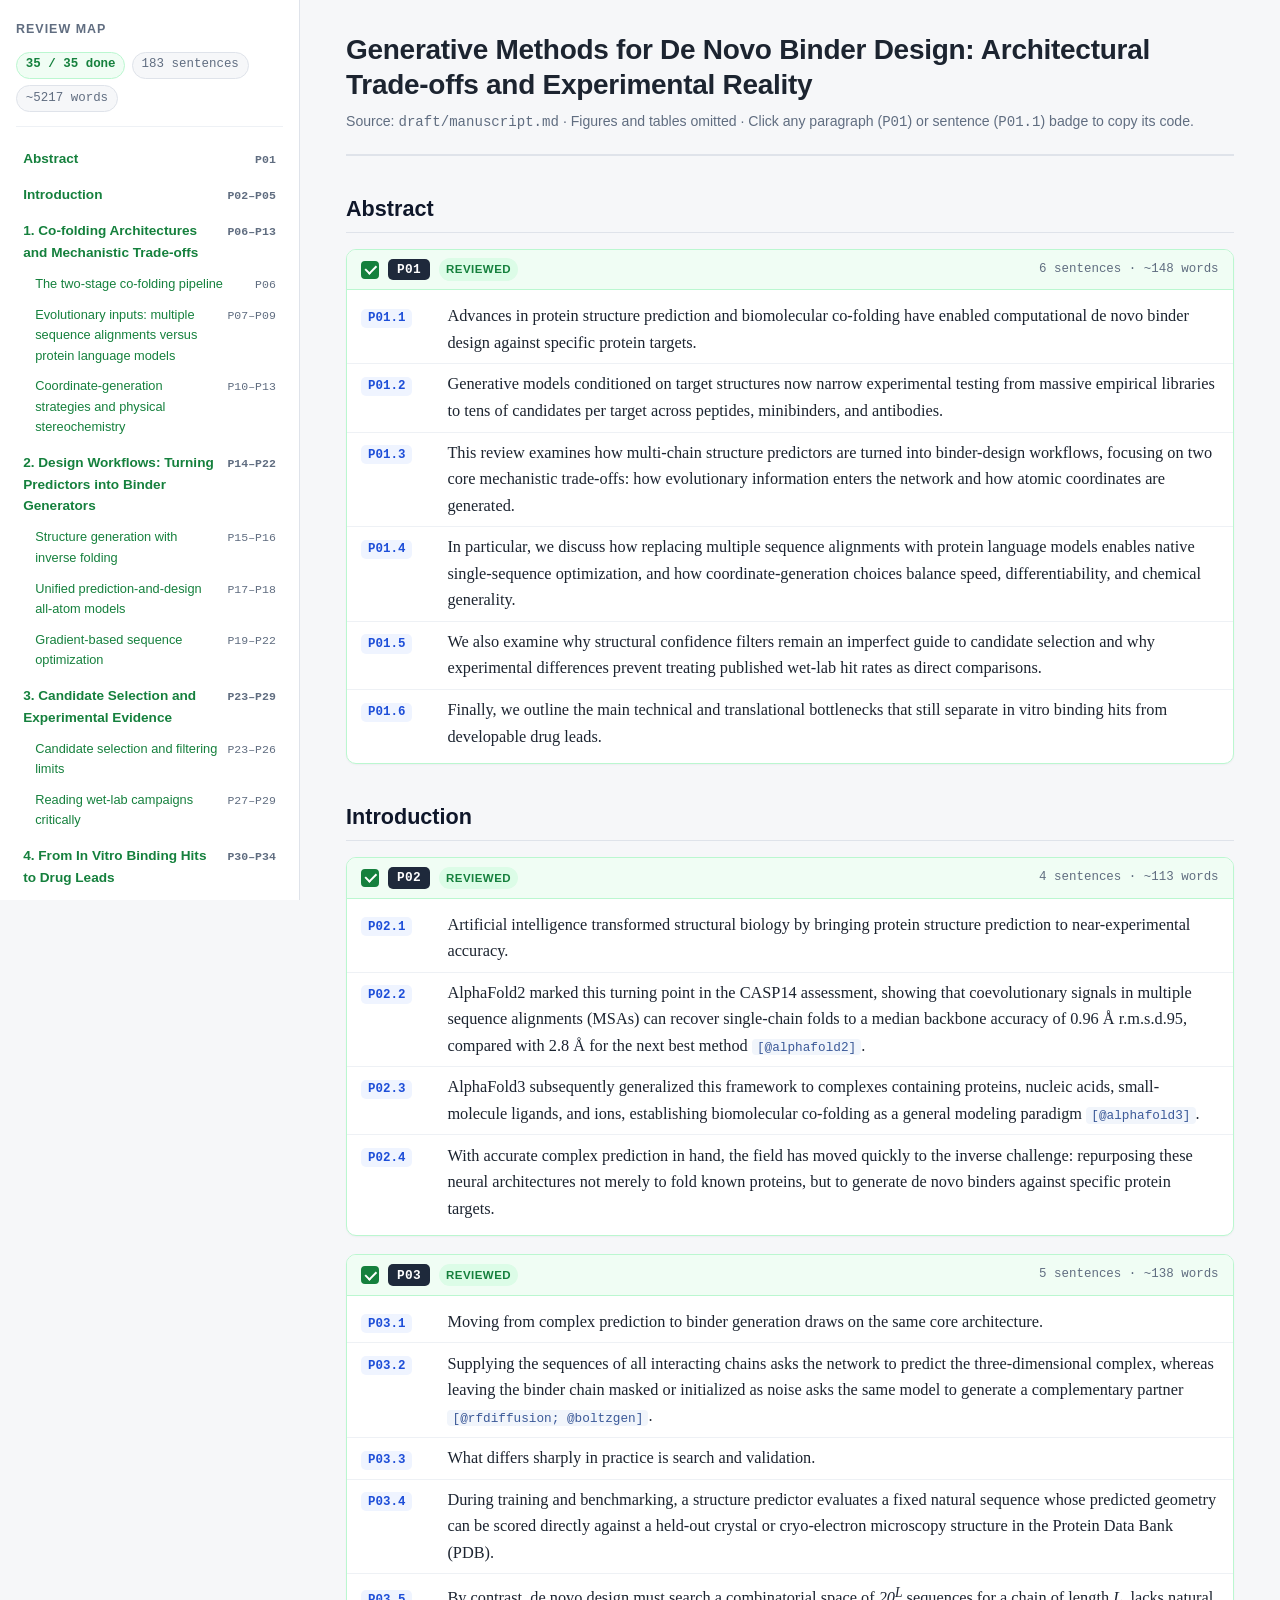
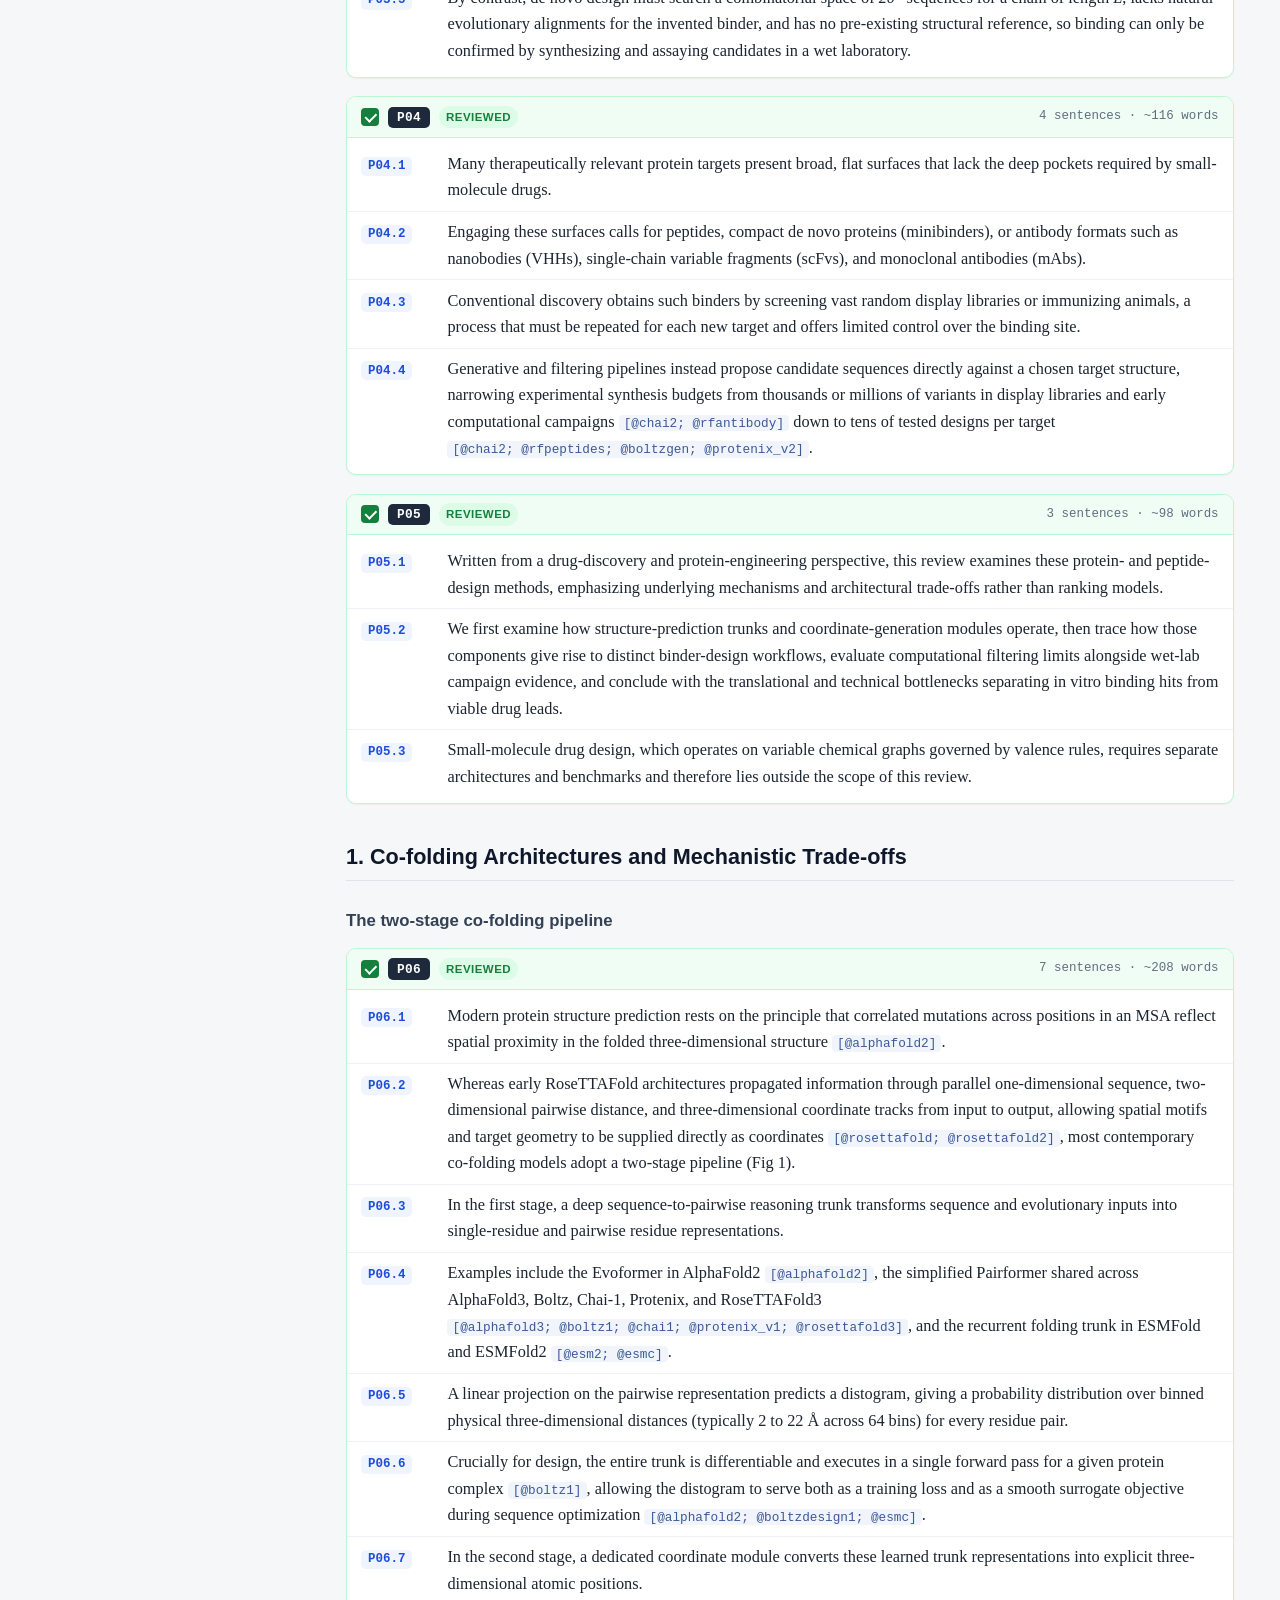
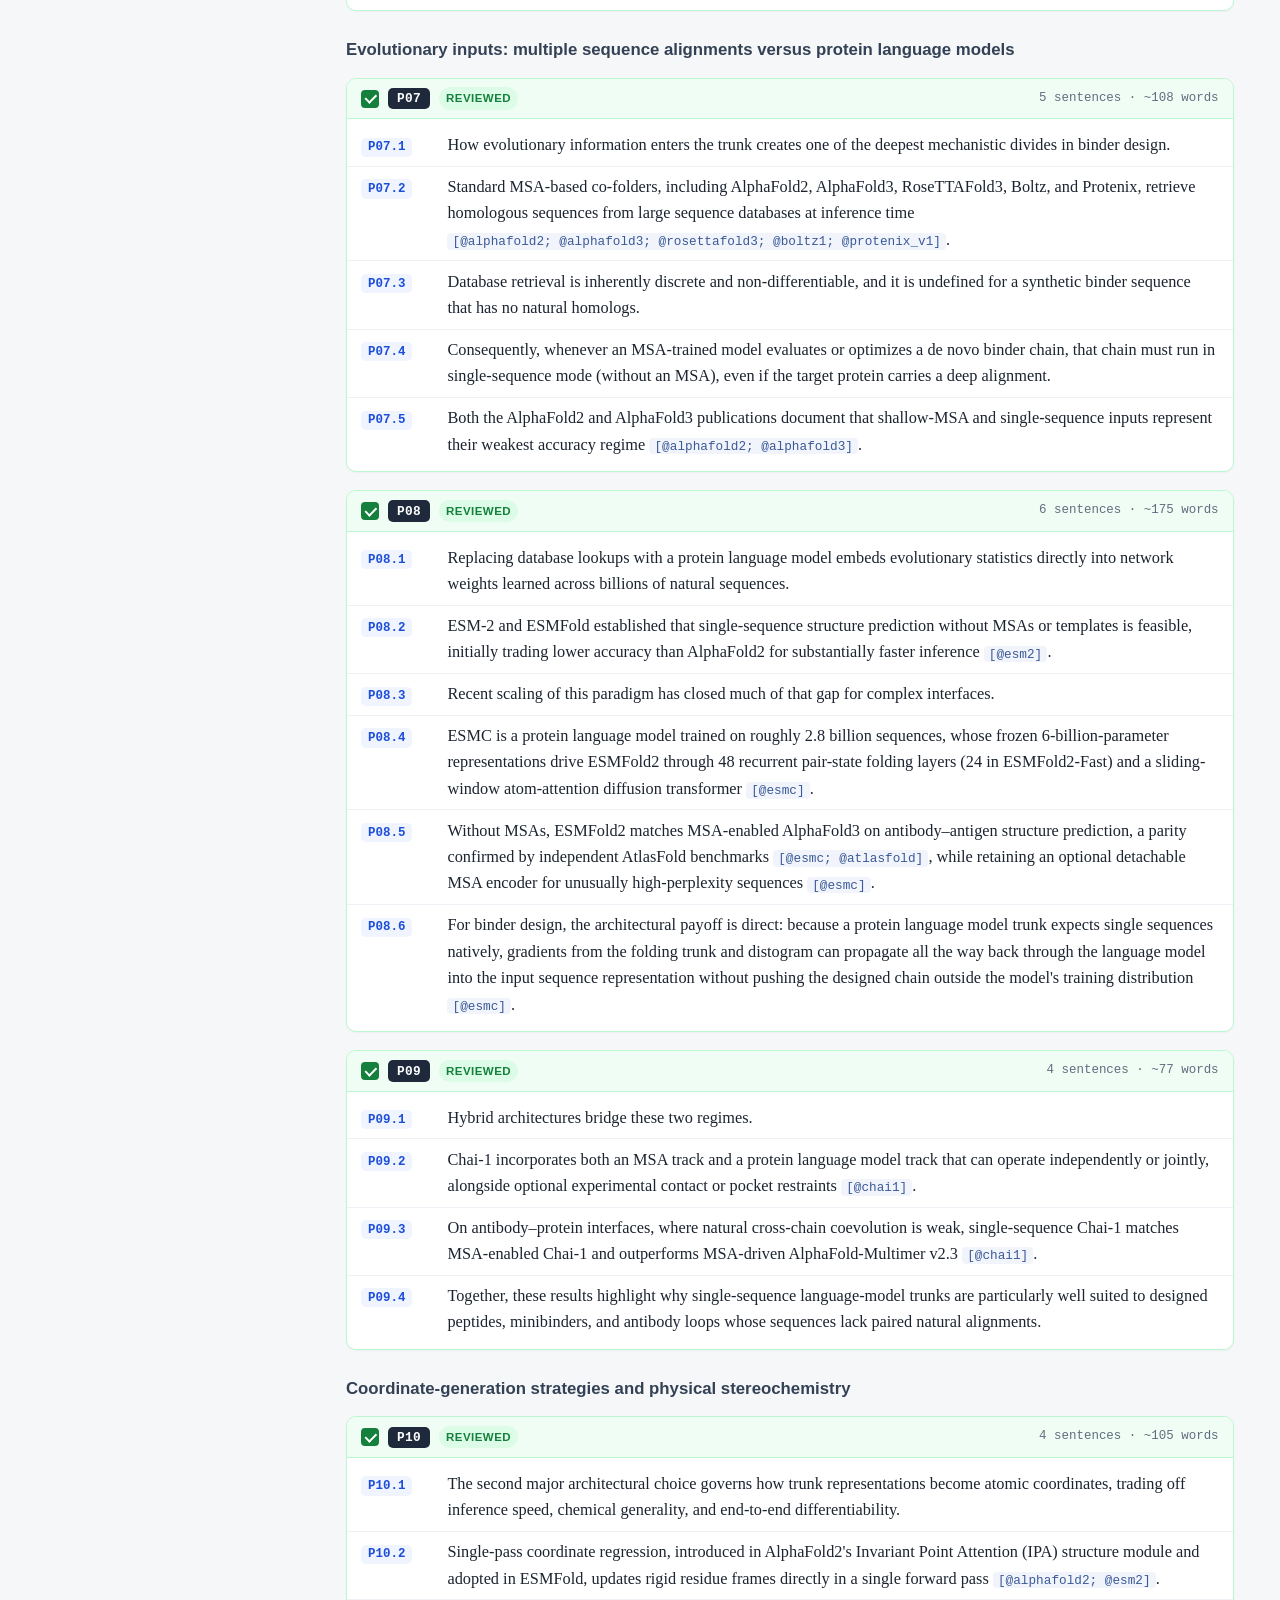
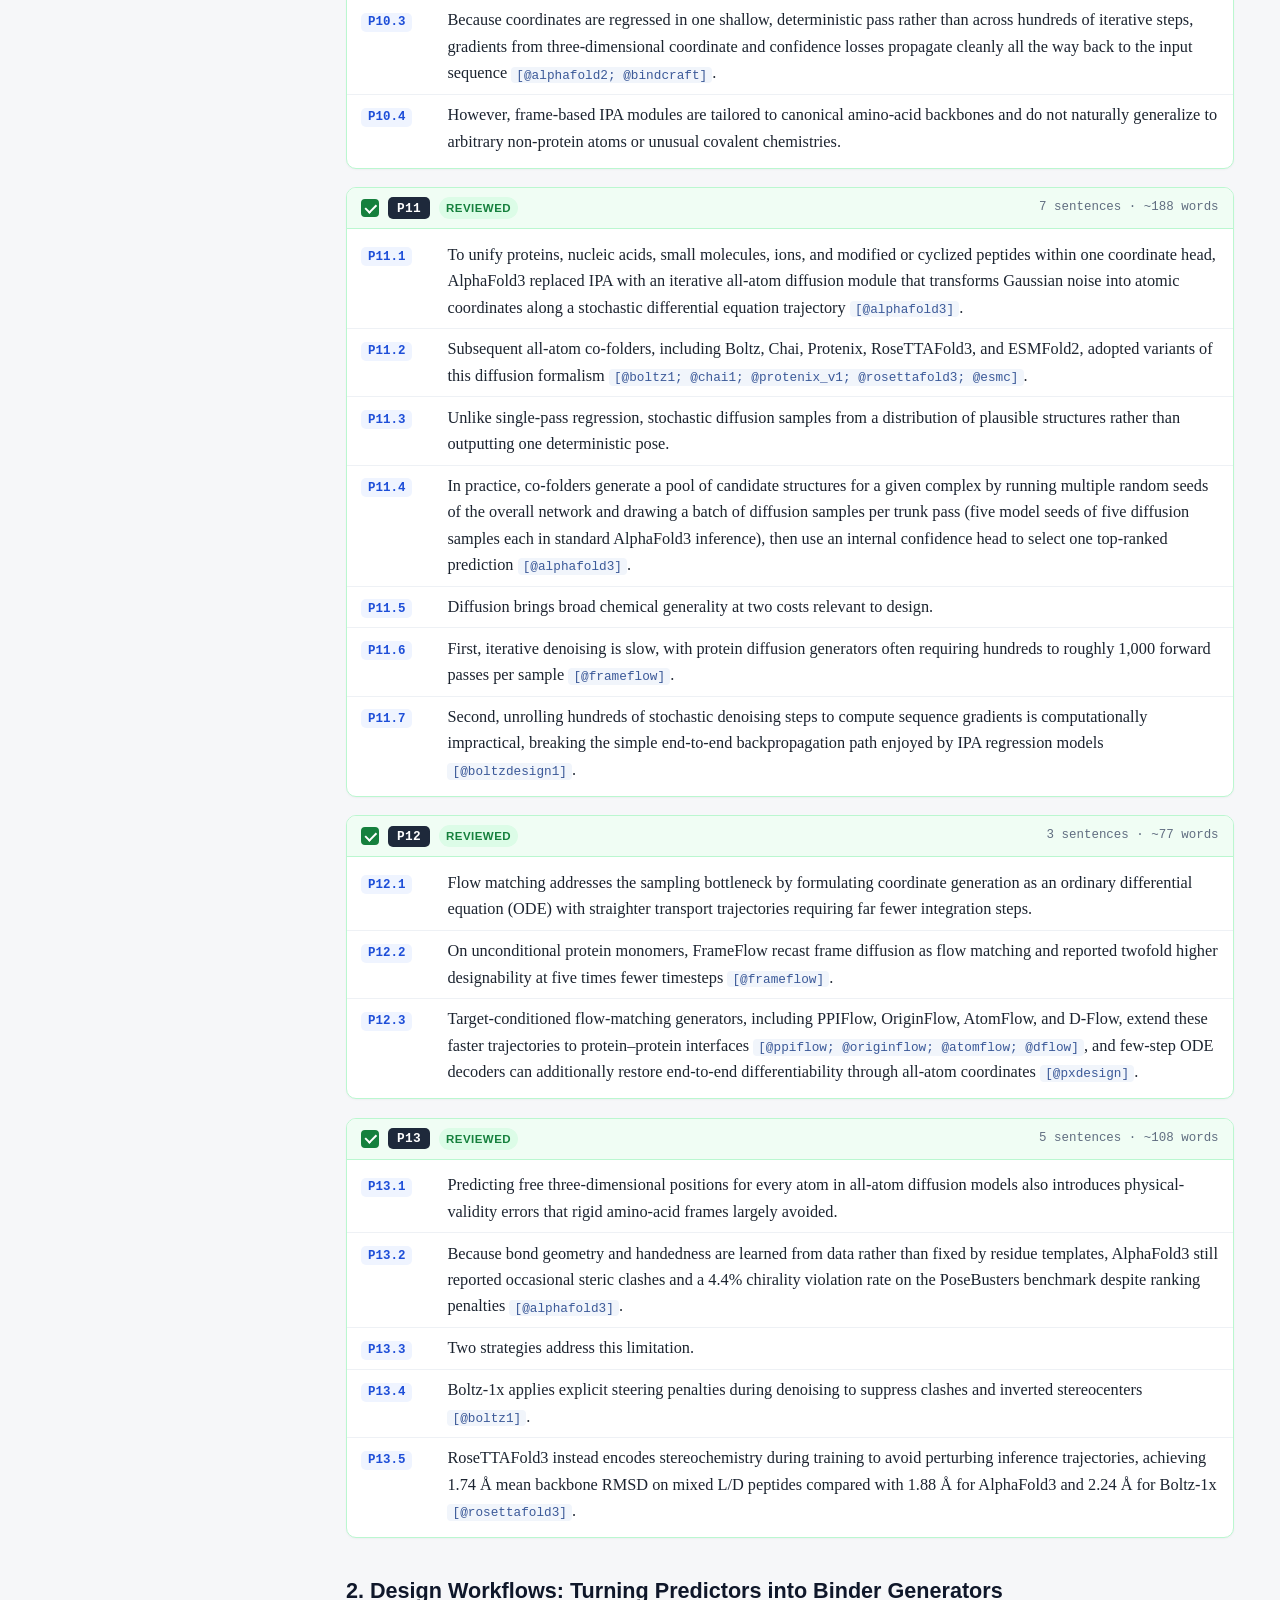
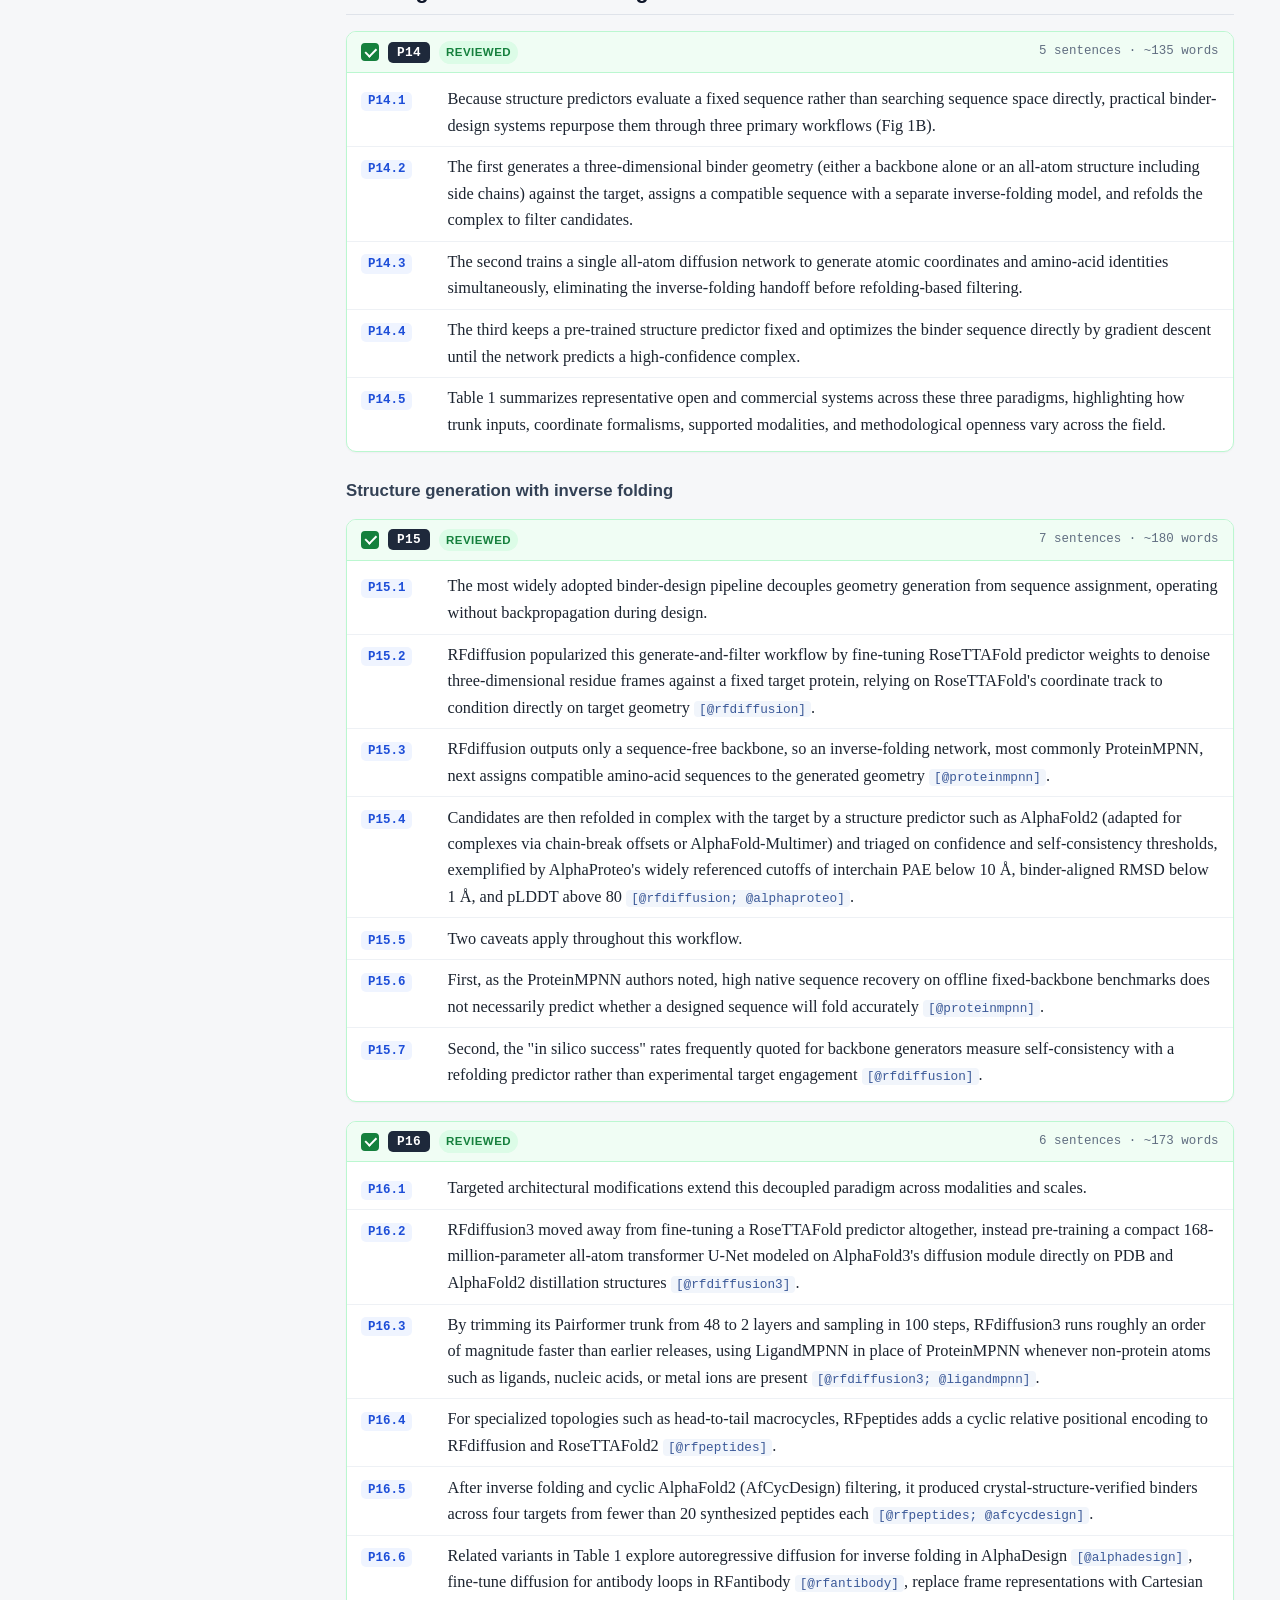
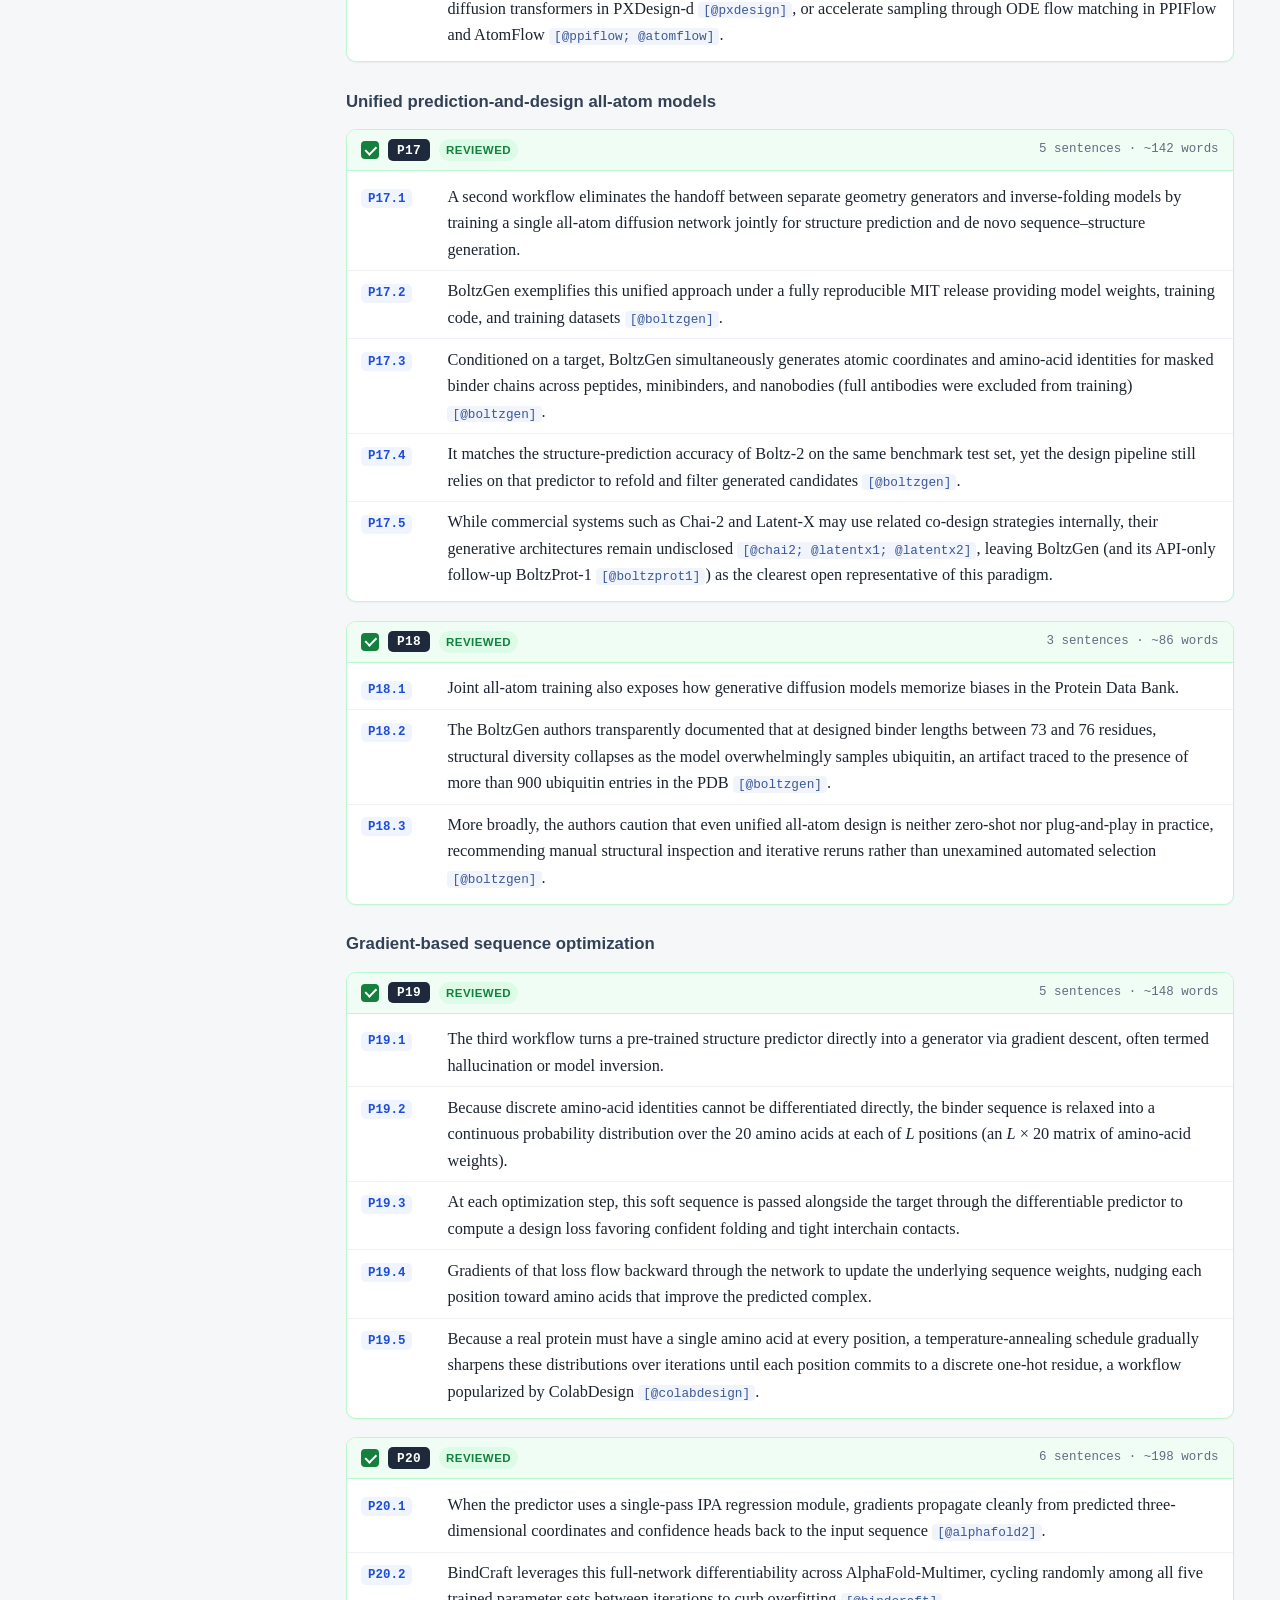
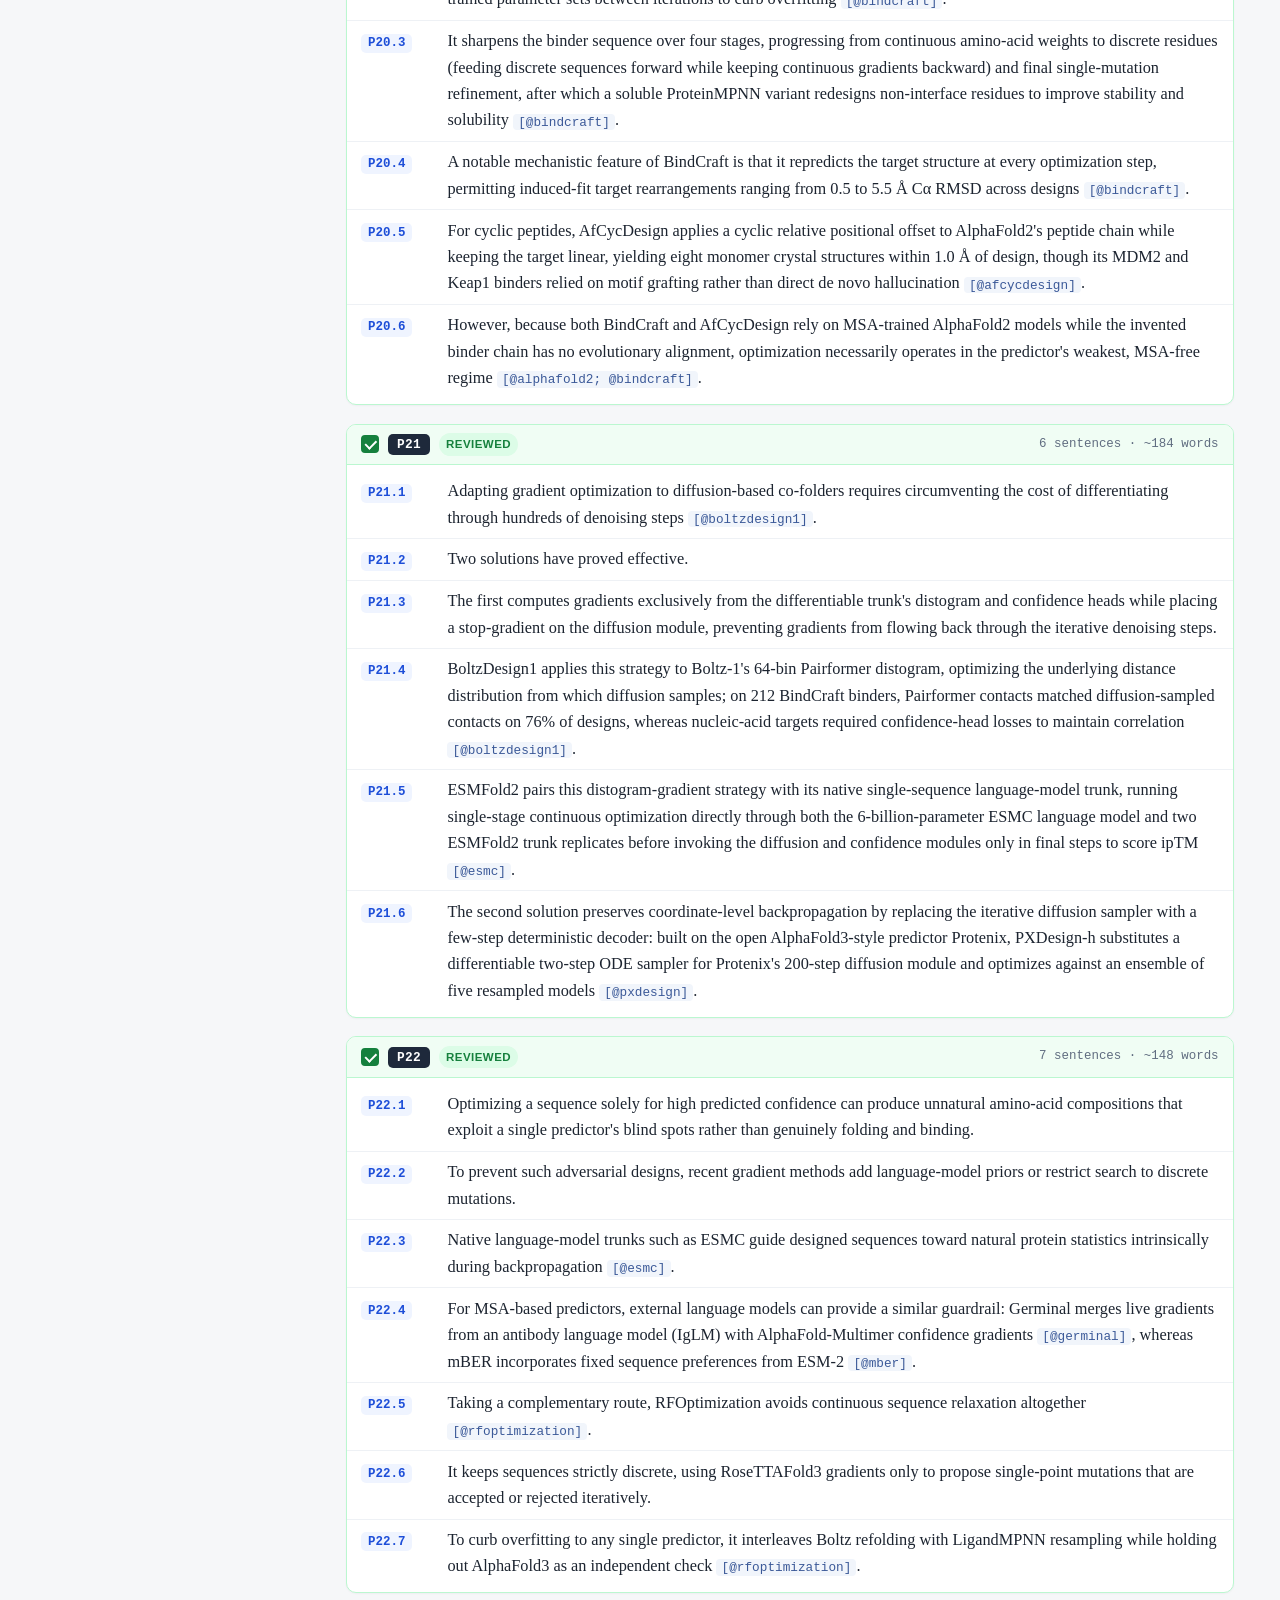
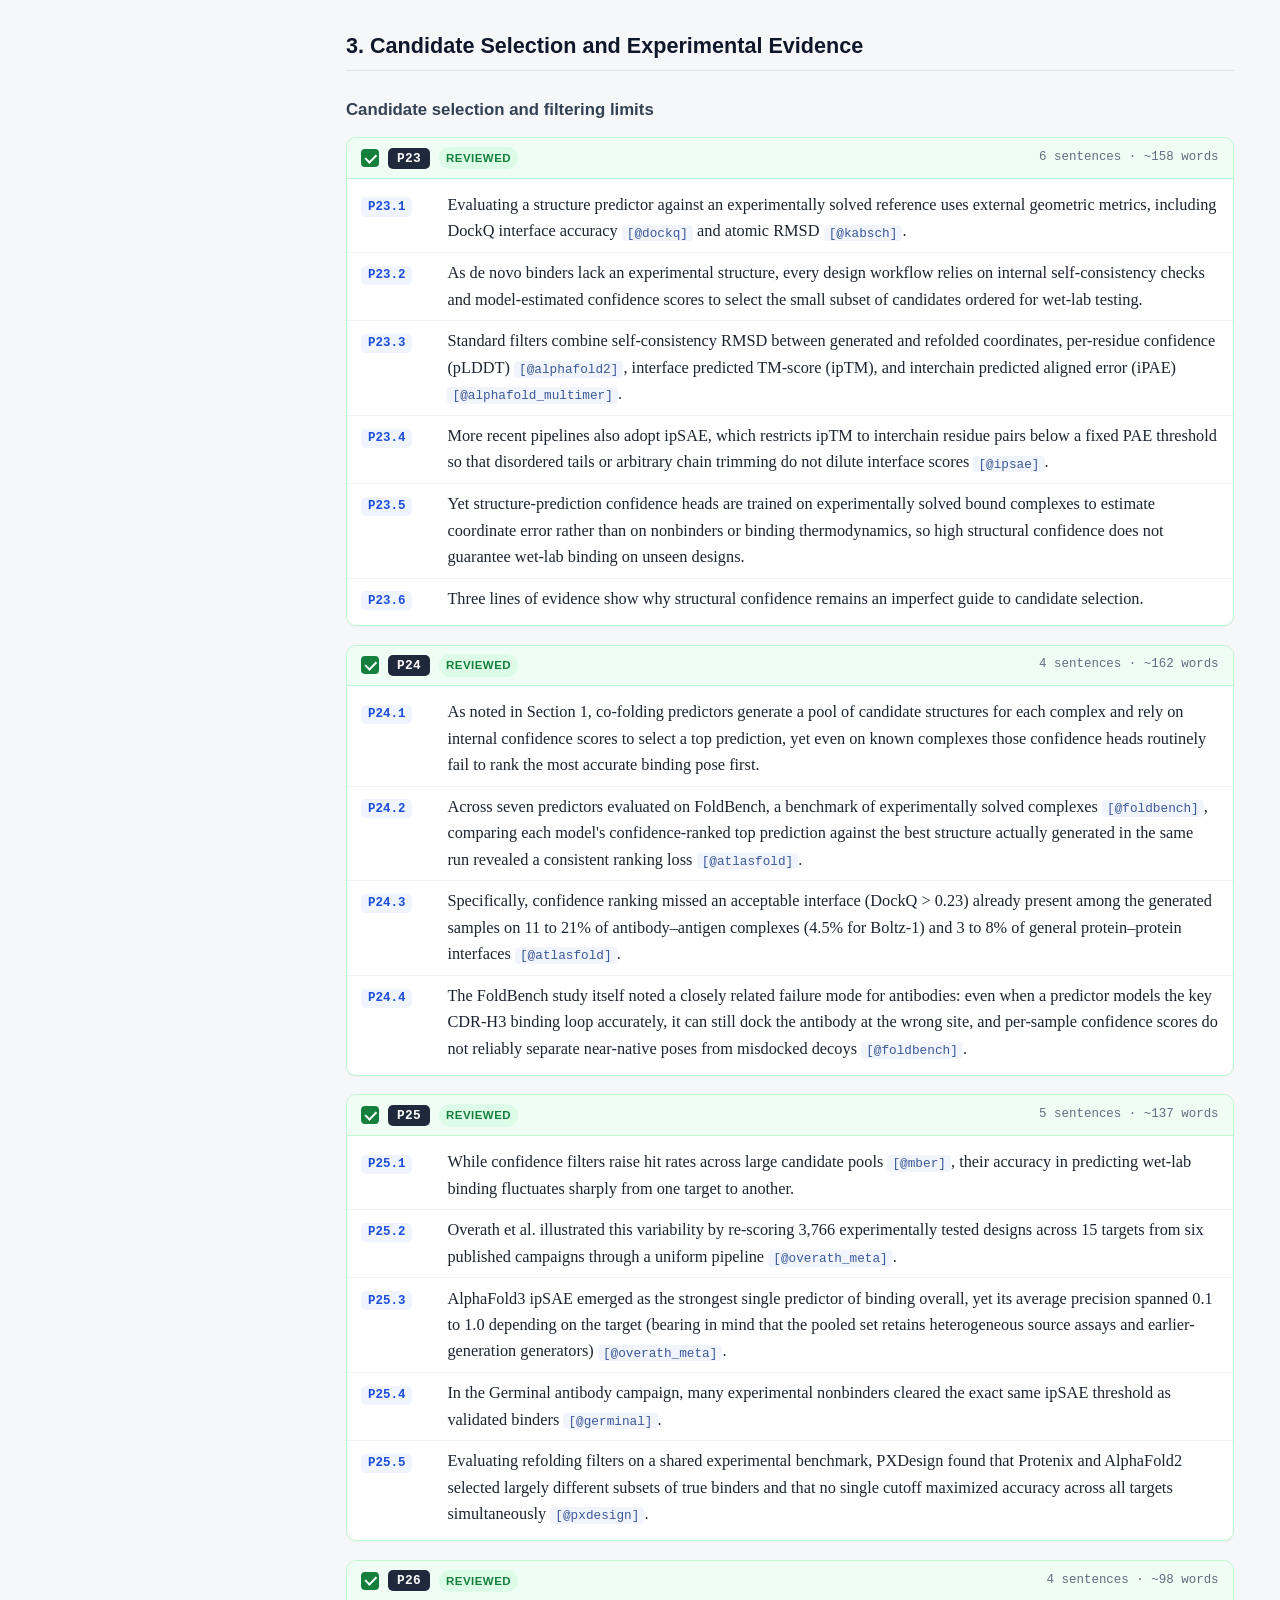
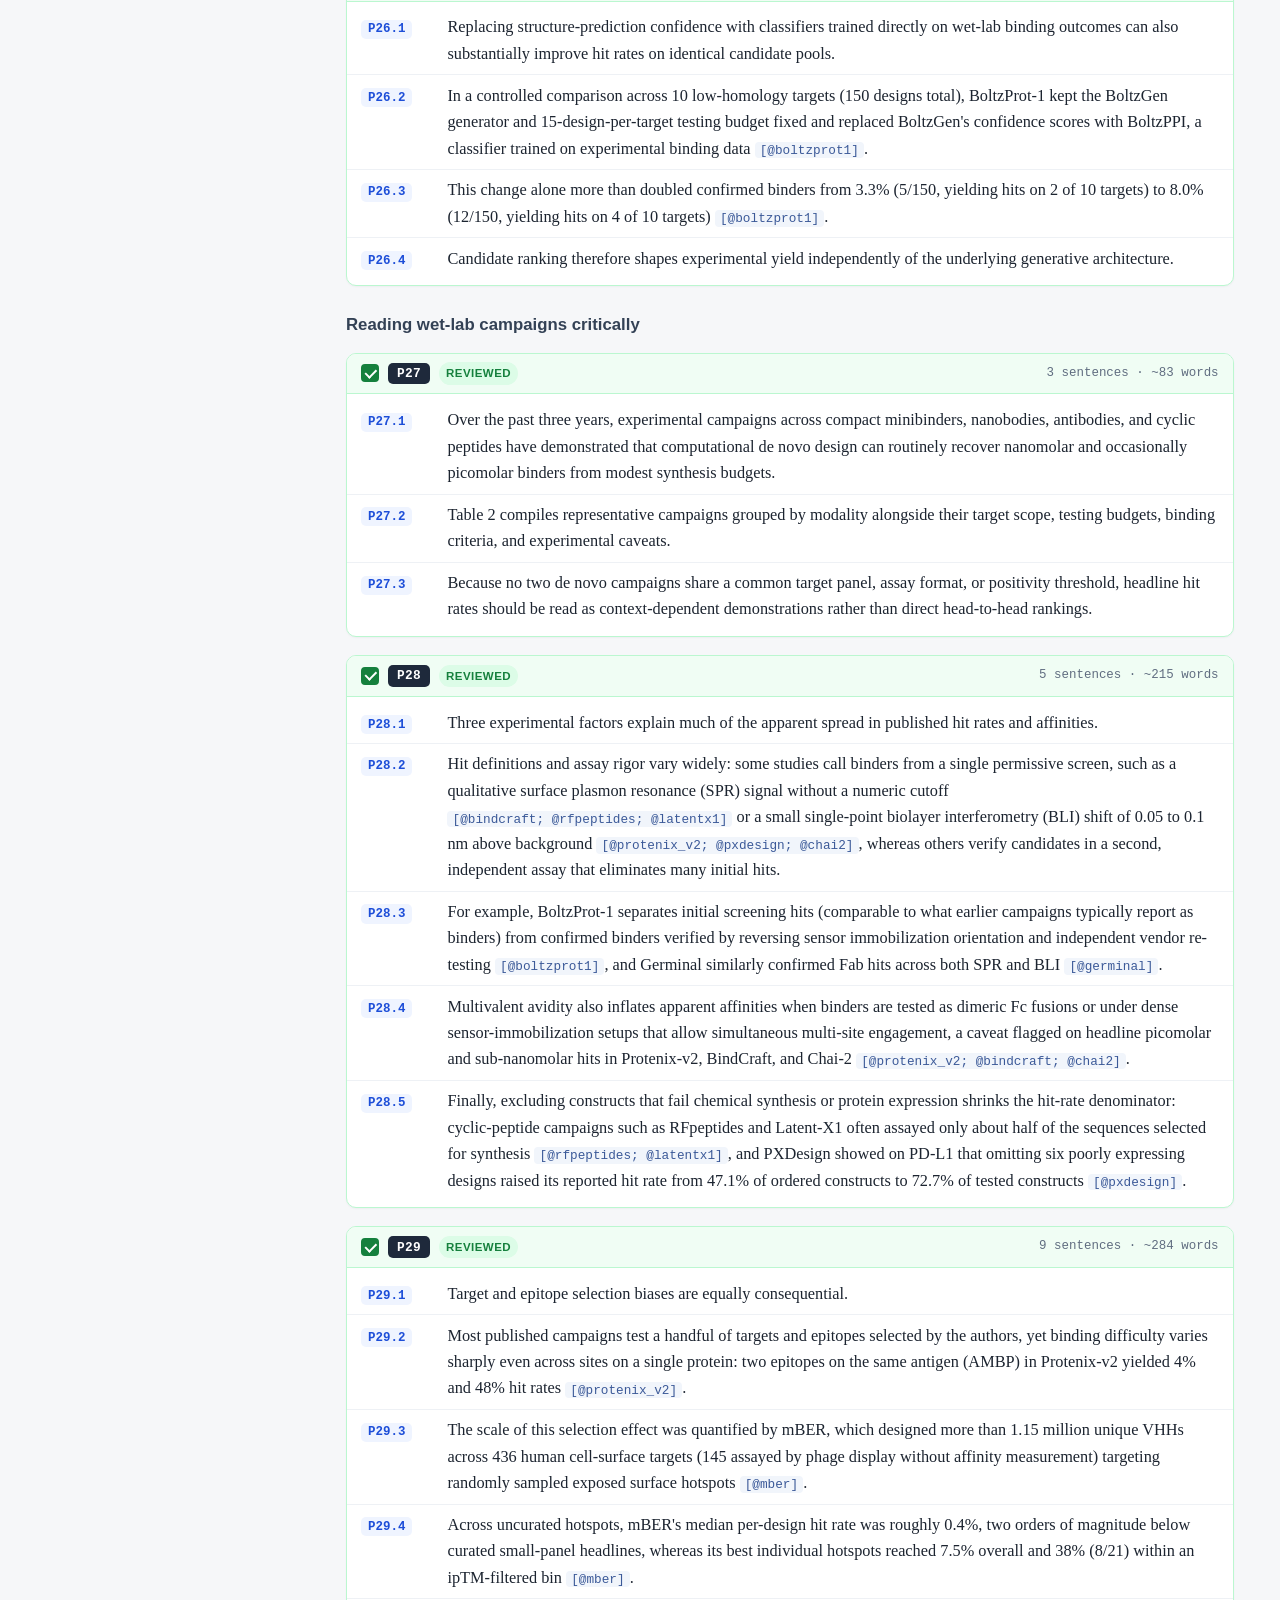
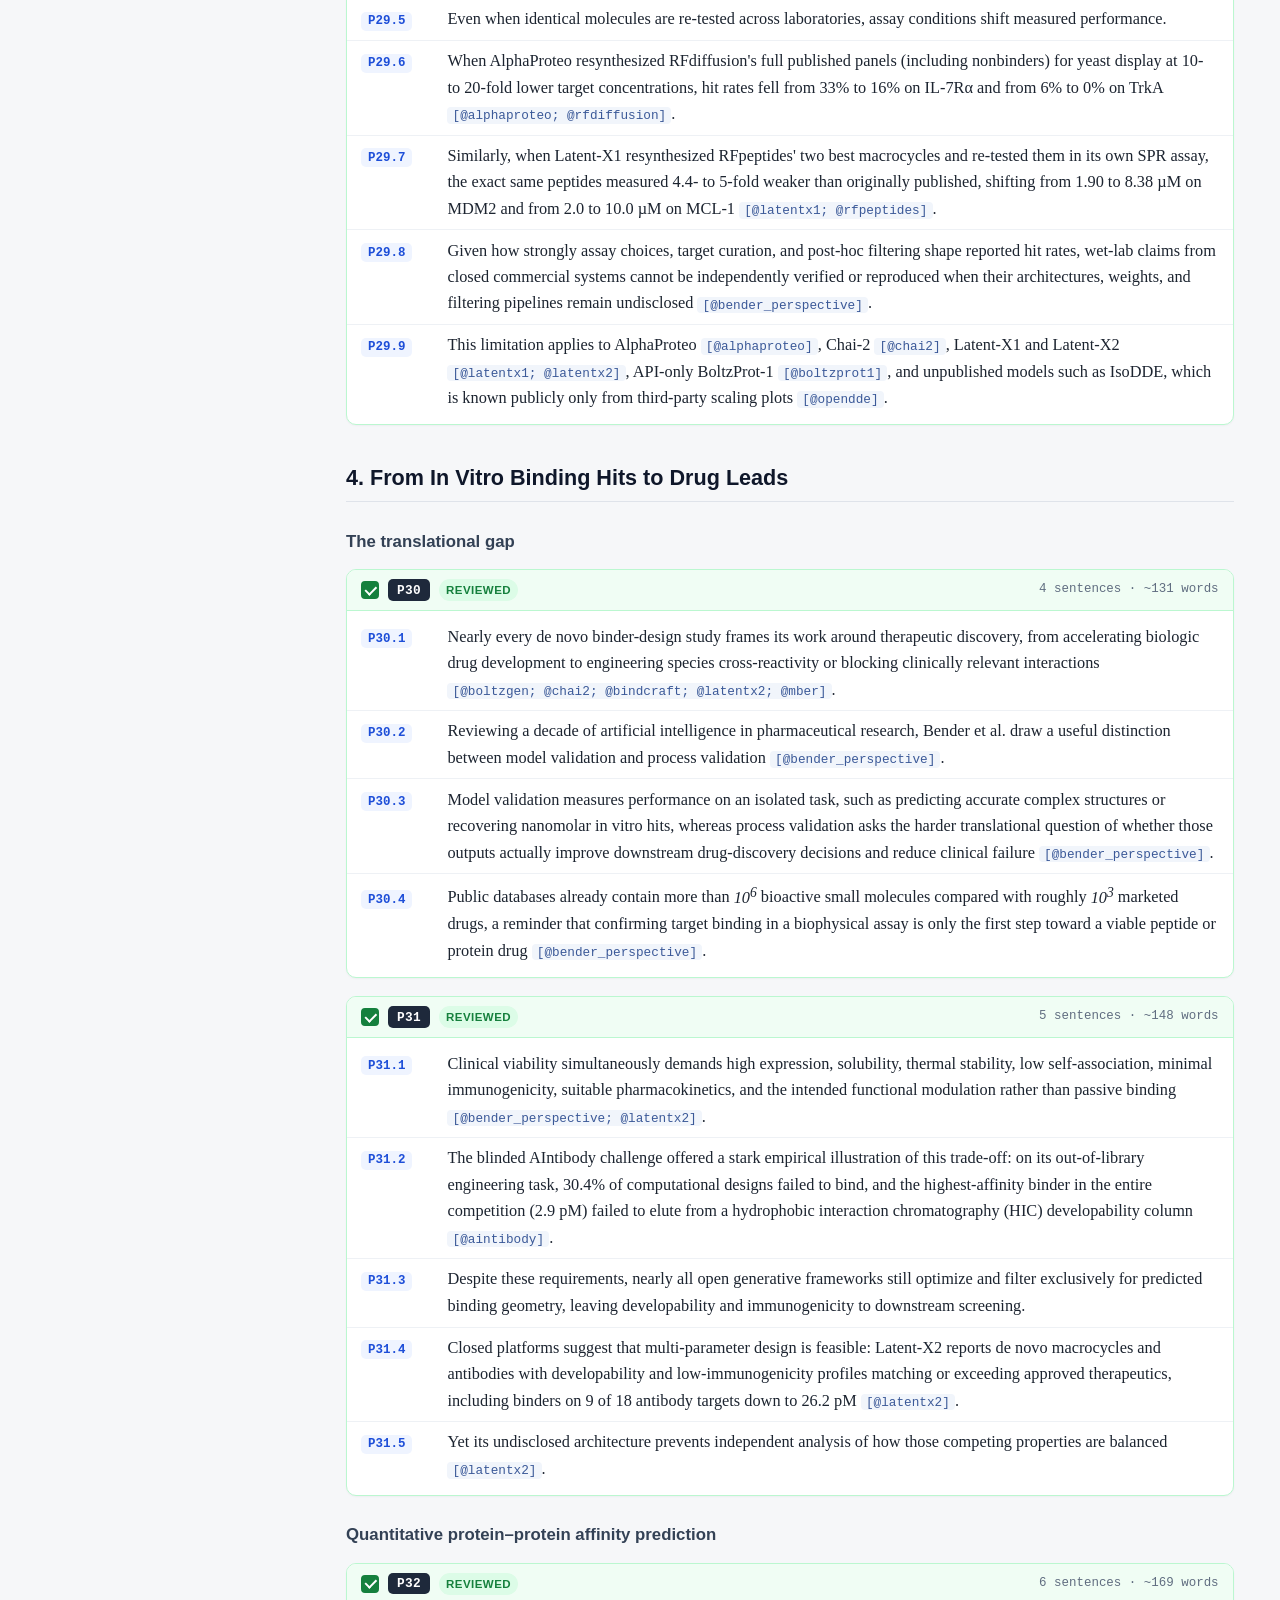
==== commit 51da9b8b: "Review and polish Sections 3-4 and Conclusions (P23-P35) - Clarify multi-seed and diffusion sampling" ====
--- a/draft/review.html
+++ b/draft/review.html
@@ -397,9 +397,9 @@
     <aside class="sidebar">
       <div class="sidebar-title">Review Map</div>
       <div class="stats">
-        <span class="stat-pill progress">22 / 35 done</span>
-        <span class="stat-pill">175 sentences</span>
-        <span class="stat-pill">~4923 words</span>
+        <span class="stat-pill progress">35 / 35 done</span>
+        <span class="stat-pill">183 sentences</span>
+        <span class="stat-pill">~5217 words</span>
       </div>
       <nav>
         <ul class="toc-list">
@@ -421,21 +421,21 @@
             <li class="toc-sub toc-done"><a href="#2-design-workflows-turning-predictors-into-binder-generators-gradient-based-sequence-optimization"><span>Gradient-based sequence optimization</span><span class="toc-range">P19&ndash;P22</span></a></li>
           </ul>
         </li>
-        <li class="toc-sec"><a href="#3-candidate-selection-and-experimental-evidence"><span>3. Candidate Selection and Experimental Evidence</span><span class="toc-range">P23&ndash;P29</span></a>
+        <li class="toc-sec toc-done"><a href="#3-candidate-selection-and-experimental-evidence"><span>3. Candidate Selection and Experimental Evidence</span><span class="toc-range">P23&ndash;P29</span></a>
           <ul class="toc-sub-list">
-            <li class="toc-sub"><a href="#3-candidate-selection-and-experimental-evidence-candidate-selection-and-filtering-limits"><span>Candidate selection and filtering limits</span><span class="toc-range">P23&ndash;P26</span></a></li>
-            <li class="toc-sub"><a href="#3-candidate-selection-and-experimental-evidence-reading-wet-lab-campaigns-critically"><span>Reading wet-lab campaigns critically</span><span class="toc-range">P27&ndash;P29</span></a></li>
+            <li class="toc-sub toc-done"><a href="#3-candidate-selection-and-experimental-evidence-candidate-selection-and-filtering-limits"><span>Candidate selection and filtering limits</span><span class="toc-range">P23&ndash;P26</span></a></li>
+            <li class="toc-sub toc-done"><a href="#3-candidate-selection-and-experimental-evidence-reading-wet-lab-campaigns-critically"><span>Reading wet-lab campaigns critically</span><span class="toc-range">P27&ndash;P29</span></a></li>
           </ul>
         </li>
-        <li class="toc-sec"><a href="#4-from-in-vitro-binding-hits-to-drug-leads"><span>4. From In Vitro Binding Hits to Drug Leads</span><span class="toc-range">P30&ndash;P34</span></a>
+        <li class="toc-sec toc-done"><a href="#4-from-in-vitro-binding-hits-to-drug-leads"><span>4. From In Vitro Binding Hits to Drug Leads</span><span class="toc-range">P30&ndash;P34</span></a>
           <ul class="toc-sub-list">
-            <li class="toc-sub"><a href="#4-from-in-vitro-binding-hits-to-drug-leads-the-translational-gap"><span>The translational gap</span><span class="toc-range">P30&ndash;P31</span></a></li>
-            <li class="toc-sub"><a href="#4-from-in-vitro-binding-hits-to-drug-leads-quantitative-protein-protein-affinity-prediction"><span>Quantitative protein–protein affinity prediction</span><span class="toc-range">P32</span></a></li>
-            <li class="toc-sub"><a href="#4-from-in-vitro-binding-hits-to-drug-leads-targets-without-experimental-structures-and-conformational-dynamics"><span>Targets without experimental structures and conformational dynamics</span><span class="toc-range">P33</span></a></li>
-            <li class="toc-sub"><a href="#4-from-in-vitro-binding-hits-to-drug-leads-blinded-prospective-benchmarks-for-de-novo-design"><span>Blinded prospective benchmarks for de novo design</span><span class="toc-range">P34</span></a></li>
+            <li class="toc-sub toc-done"><a href="#4-from-in-vitro-binding-hits-to-drug-leads-the-translational-gap"><span>The translational gap</span><span class="toc-range">P30&ndash;P31</span></a></li>
+            <li class="toc-sub toc-done"><a href="#4-from-in-vitro-binding-hits-to-drug-leads-quantitative-protein-protein-affinity-prediction"><span>Quantitative protein–protein affinity prediction</span><span class="toc-range">P32</span></a></li>
+            <li class="toc-sub toc-done"><a href="#4-from-in-vitro-binding-hits-to-drug-leads-targets-without-experimental-structures-and-conformational-dynamics"><span>Targets without experimental structures and conformational dynamics</span><span class="toc-range">P33</span></a></li>
+            <li class="toc-sub toc-done"><a href="#4-from-in-vitro-binding-hits-to-drug-leads-blinded-prospective-benchmarks-for-de-novo-design"><span>Blinded prospective benchmarks for de novo design</span><span class="toc-range">P34</span></a></li>
           </ul>
         </li>
-        <li class="toc-sec"><a href="#conclusions"><span>Conclusions</span><span class="toc-range">P35</span></a>
+        <li class="toc-sec toc-done"><a href="#conclusions"><span>Conclusions</span><span class="toc-range">P35</span></a>
         </li>
         </ul>
       </nav>
@@ -786,7 +786,7 @@
           <button class="code para-code" data-copy="P11" title="Copy P11">P11</button>
           <span class="done-badge">Reviewed</span>
         </div>
-        <span class="para-meta">5 sentences &middot; ~114 words</span>
+        <span class="para-meta">7 sentences &middot; ~188 words</span>
       </header>
       <div class="sentences">
       <div class="sentence-row" id="P11.1">
@@ -799,14 +799,22 @@
       </div>
       <div class="sentence-row" id="P11.3">
         <button class="code sentence-code" data-copy="P11.3" title="Copy P11.3">P11.3</button>
-        <div class="sentence-text">Diffusion brings broad chemical generality at two costs relevant to design.</div>
+        <div class="sentence-text">Unlike single-pass regression, stochastic diffusion samples from a distribution of plausible structures rather than outputting one deterministic pose.</div>
       </div>
       <div class="sentence-row" id="P11.4">
         <button class="code sentence-code" data-copy="P11.4" title="Copy P11.4">P11.4</button>
-        <div class="sentence-text">First, iterative denoising is slow, with protein diffusion generators often requiring hundreds to roughly 1,000 forward passes per sample <span class="cite">[@frameflow]</span>.</div>
+        <div class="sentence-text">In practice, co-folders generate a pool of candidate structures for a given complex by running multiple random seeds of the overall network and drawing a batch of diffusion samples per trunk pass (five model seeds of five diffusion samples each in standard AlphaFold3 inference), then use an internal confidence head to select one top-ranked prediction <span class="cite">[@alphafold3]</span>.</div>
       </div>
       <div class="sentence-row" id="P11.5">
         <button class="code sentence-code" data-copy="P11.5" title="Copy P11.5">P11.5</button>
+        <div class="sentence-text">Diffusion brings broad chemical generality at two costs relevant to design.</div>
+      </div>
+      <div class="sentence-row" id="P11.6">
+        <button class="code sentence-code" data-copy="P11.6" title="Copy P11.6">P11.6</button>
+        <div class="sentence-text">First, iterative denoising is slow, with protein diffusion generators often requiring hundreds to roughly 1,000 forward passes per sample <span class="cite">[@frameflow]</span>.</div>
+      </div>
+      <div class="sentence-row" id="P11.7">
+        <button class="code sentence-code" data-copy="P11.7" title="Copy P11.7">P11.7</button>
         <div class="sentence-text">Second, unrolling hundreds of stochastic denoising steps to compute sequence gradients is computationally impractical, breaking the simple end-to-end backpropagation path enjoyed by IPA regression models <span class="cite">[@boltzdesign1]</span>.</div>
       </div>
       </div>
@@ -1108,7 +1116,7 @@
       </div>
       <div class="sentence-row" id="P20.6">
         <button class="code sentence-code" data-copy="P20.6" title="Copy P20.6">P20.6</button>
-        <div class="sentence-text">However, because both BindCraft and AfCycDesign rely on MSA-trained AlphaFold2 networks while the invented binder chain has no evolutionary alignment, optimization necessarily operates in the predictor&#x27;s weakest, MSA-free regime <span class="cite">[@alphafold2; @bindcraft]</span>.</div>
+        <div class="sentence-text">However, because both BindCraft and AfCycDesign rely on MSA-trained AlphaFold2 models while the invented binder chain has no evolutionary alignment, optimization necessarily operates in the predictor&#x27;s weakest, MSA-free regime <span class="cite">[@alphafold2; @bindcraft]</span>.</div>
       </div>
       </div>
     </article>
@@ -1195,103 +1203,115 @@
     <h2>3. Candidate Selection and Experimental Evidence</h2>
     <div class="manuscript-subsection" id="3-candidate-selection-and-experimental-evidence-candidate-selection-and-filtering-limits">
       <h3>Candidate selection and filtering limits</h3>
-    <article class="paragraph-block" id="P23">
-      <header class="paragraph-header">
-        <div class="para-left">
-          <input type="checkbox" class="para-checkbox" aria-label="Review status for P23" disabled />
+    <article class="paragraph-block is-done" id="P23">
+      <header class="paragraph-header">
+        <div class="para-left">
+          <input type="checkbox" class="para-checkbox" aria-label="Review status for P23" checked disabled />
           <button class="code para-code" data-copy="P23" title="Copy P23">P23</button>
-          
-        </div>
-        <span class="para-meta">4 sentences &middot; ~127 words</span>
+          <span class="done-badge">Reviewed</span>
+        </div>
+        <span class="para-meta">6 sentences &middot; ~158 words</span>
       </header>
       <div class="sentences">
       <div class="sentence-row" id="P23.1">
         <button class="code sentence-code" data-copy="P23.1" title="Copy P23.1">P23.1</button>
-        <div class="sentence-text">Evaluating a structure predictor against an experimentally solved reference uses external geometric metrics such as DockQ interface accuracy <span class="cite">[@dockq]</span> or atomic RMSD <span class="cite">[@kabsch]</span>.</div>
+        <div class="sentence-text">Evaluating a structure predictor against an experimentally solved reference uses external geometric metrics, including DockQ interface accuracy <span class="cite">[@dockq]</span> and atomic RMSD <span class="cite">[@kabsch]</span>.</div>
       </div>
       <div class="sentence-row" id="P23.2">
         <button class="code sentence-code" data-copy="P23.2" title="Copy P23.2">P23.2</button>
-        <div class="sentence-text">De novo designed binders lack an experimental structure before synthesis, so every design workflow relies on internal self-consistency checks and model-estimated confidence scores to select the small subset of candidates ordered for wet-lab testing.</div>
+        <div class="sentence-text">As de novo binders lack an experimental structure, every design workflow relies on internal self-consistency checks and model-estimated confidence scores to select the small subset of candidates ordered for wet-lab testing.</div>
       </div>
       <div class="sentence-row" id="P23.3">
         <button class="code sentence-code" data-copy="P23.3" title="Copy P23.3">P23.3</button>
-        <div class="sentence-text">Standard filters combine self-consistency RMSD between generated and refolded coordinates, per-residue pLDDT <span class="cite">[@alphafold2]</span>, interface predicted TM-score (ipTM) and interchain predicted aligned error (iPAE) <span class="cite">[@alphafold_multimer]</span>, and more recently ipSAE, which restricts ipTM to interchain residue pairs below a fixed PAE threshold so that disordered tails or arbitrary chain trimming do not dilute interface scores <span class="cite">[@ipsae]</span>.</div>
+        <div class="sentence-text">Standard filters combine self-consistency RMSD between generated and refolded coordinates, per-residue confidence (pLDDT) <span class="cite">[@alphafold2]</span>, interface predicted TM-score (ipTM), and interchain predicted aligned error (iPAE) <span class="cite">[@alphafold_multimer]</span>.</div>
       </div>
       <div class="sentence-row" id="P23.4">
         <button class="code sentence-code" data-copy="P23.4" title="Copy P23.4">P23.4</button>
-        <div class="sentence-text">Despite their ubiquity, three converging lines of evidence show that confidence-based candidate selection remains a major bottleneck.</div>
-      </div>
-      </div>
-    </article>
-    <article class="paragraph-block" id="P24">
-      <header class="paragraph-header">
-        <div class="para-left">
-          <input type="checkbox" class="para-checkbox" aria-label="Review status for P24" disabled />
+        <div class="sentence-text">More recent pipelines also adopt ipSAE, which restricts ipTM to interchain residue pairs below a fixed PAE threshold so that disordered tails or arbitrary chain trimming do not dilute interface scores <span class="cite">[@ipsae]</span>.</div>
+      </div>
+      <div class="sentence-row" id="P23.5">
+        <button class="code sentence-code" data-copy="P23.5" title="Copy P23.5">P23.5</button>
+        <div class="sentence-text">Yet structure-prediction confidence heads are trained on experimentally solved bound complexes to estimate coordinate error rather than on nonbinders or binding thermodynamics, so high structural confidence does not guarantee wet-lab binding on unseen designs.</div>
+      </div>
+      <div class="sentence-row" id="P23.6">
+        <button class="code sentence-code" data-copy="P23.6" title="Copy P23.6">P23.6</button>
+        <div class="sentence-text">Three lines of evidence show why structural confidence remains an imperfect guide to candidate selection.</div>
+      </div>
+      </div>
+    </article>
+    <article class="paragraph-block is-done" id="P24">
+      <header class="paragraph-header">
+        <div class="para-left">
+          <input type="checkbox" class="para-checkbox" aria-label="Review status for P24" checked disabled />
           <button class="code para-code" data-copy="P24" title="Copy P24">P24</button>
-          
-        </div>
-        <span class="para-meta">4 sentences &middot; ~109 words</span>
+          <span class="done-badge">Reviewed</span>
+        </div>
+        <span class="para-meta">4 sentences &middot; ~162 words</span>
       </header>
       <div class="sentences">
       <div class="sentence-row" id="P24.1">
         <button class="code sentence-code" data-copy="P24.1" title="Copy P24.1">P24.1</button>
-        <div class="sentence-text">First, multi-sample co-folders routinely generate near-native complexes that their own confidence heads fail to rank at the top.</div>
+        <div class="sentence-text">As noted in Section 1, co-folding predictors generate a pool of candidate structures for each complex and rely on internal confidence scores to select a top prediction, yet even on known complexes those confidence heads routinely fail to rank the most accurate binding pose first.</div>
       </div>
       <div class="sentence-row" id="P24.2">
         <button class="code sentence-code" data-copy="P24.2" title="Copy P24.2">P24.2</button>
-        <div class="sentence-text">In an independent multi-model evaluation on FoldBench across seven predictors, AtlasFold compared confidence-ranked top predictions against an oracle selecting the best generated sample using the experimental reference <span class="cite">[@atlasfold]</span>.</div>
+        <div class="sentence-text">Across seven predictors evaluated on FoldBench, a benchmark of experimentally solved complexes <span class="cite">[@foldbench]</span>, comparing each model&#x27;s confidence-ranked top prediction against the best structure actually generated in the same run revealed a consistent ranking loss <span class="cite">[@atlasfold]</span>.</div>
       </div>
       <div class="sentence-row" id="P24.3">
         <button class="code sentence-code" data-copy="P24.3" title="Copy P24.3">P24.3</button>
-        <div class="sentence-text">The rank-to-oracle gap reached 11 to 21 percentage points in DockQ &gt; 0.23 success on antibody–antigen complexes (4.5 points for Boltz-1) and 3 to 8 percentage points on general protein–protein interfaces <span class="cite">[@atlasfold]</span>.</div>
+        <div class="sentence-text">Specifically, confidence ranking missed an acceptable interface (DockQ &gt; 0.23) already present among the generated samples on 11 to 21% of antibody–antigen complexes (4.5% for Boltz-1) and 3 to 8% of general protein–protein interfaces <span class="cite">[@atlasfold]</span>.</div>
       </div>
       <div class="sentence-row" id="P24.4">
         <button class="code sentence-code" data-copy="P24.4" title="Copy P24.4">P24.4</button>
-        <div class="sentence-text">FoldBench similarly found that predicting an accurate CDR-H3 loop is necessary but insufficient for correct docking and that per-sample confidence scores do not reliably distinguish near-native poses from misdocked decoys <span class="cite">[@foldbench]</span>.</div>
-      </div>
-      </div>
-    </article>
-    <article class="paragraph-block" id="P25">
-      <header class="paragraph-header">
-        <div class="para-left">
-          <input type="checkbox" class="para-checkbox" aria-label="Review status for P25" disabled />
+        <div class="sentence-text">The FoldBench study itself noted a closely related failure mode for antibodies: even when a predictor models the key CDR-H3 binding loop accurately, it can still dock the antibody at the wrong site, and per-sample confidence scores do not reliably separate near-native poses from misdocked decoys <span class="cite">[@foldbench]</span>.</div>
+      </div>
+      </div>
+    </article>
+    <article class="paragraph-block is-done" id="P25">
+      <header class="paragraph-header">
+        <div class="para-left">
+          <input type="checkbox" class="para-checkbox" aria-label="Review status for P25" checked disabled />
           <button class="code para-code" data-copy="P25" title="Copy P25">P25</button>
-          
-        </div>
-        <span class="para-meta">4 sentences &middot; ~141 words</span>
+          <span class="done-badge">Reviewed</span>
+        </div>
+        <span class="para-meta">5 sentences &middot; ~137 words</span>
       </header>
       <div class="sentences">
       <div class="sentence-row" id="P25.1">
         <button class="code sentence-code" data-copy="P25.1" title="Copy P25.1">P25.1</button>
-        <div class="sentence-text">Second, while confidence scores enrich active candidates across large generated pools, as demonstrated when ipTM filtering raised hit rates in mBER&#x27;s million-design screen <span class="cite">[@mber]</span>, their per-design precision fluctuates dramatically from target to target.</div>
+        <div class="sentence-text">While confidence filters raise hit rates across large candidate pools <span class="cite">[@mber]</span>, their accuracy in predicting wet-lab binding fluctuates sharply from one target to another.</div>
       </div>
       <div class="sentence-row" id="P25.2">
         <button class="code sentence-code" data-copy="P25.2" title="Copy P25.2">P25.2</button>
-        <div class="sentence-text">Overath et al. pooled 3,766 experimentally tested designs across 15 targets from six published campaigns and re-scored every molecule through a uniform computational pipeline <span class="cite">[@overath_meta]</span>.</div>
+        <div class="sentence-text">Overath et al. illustrated this variability by re-scoring 3,766 experimentally tested designs across 15 targets from six published campaigns through a uniform pipeline <span class="cite">[@overath_meta]</span>.</div>
       </div>
       <div class="sentence-row" id="P25.3">
         <button class="code sentence-code" data-copy="P25.3" title="Copy P25.3">P25.3</button>
-        <div class="sentence-text">AlphaFold3 ipSAE emerged as the strongest single predictor of experimental binding overall, yet its average precision spanned 0.1 to 1.0 depending on the target (noting that the pooled set retains heterogeneous source assays and reflects earlier-generation generators) <span class="cite">[@overath_meta]</span>.</div>
+        <div class="sentence-text">AlphaFold3 ipSAE emerged as the strongest single predictor of binding overall, yet its average precision spanned 0.1 to 1.0 depending on the target (bearing in mind that the pooled set retains heterogeneous source assays and earlier-generation generators) <span class="cite">[@overath_meta]</span>.</div>
       </div>
       <div class="sentence-row" id="P25.4">
         <button class="code sentence-code" data-copy="P25.4" title="Copy P25.4">P25.4</button>
-        <div class="sentence-text">Consistent with this target dependence, Germinal reported that experimental nonbinders cleared the exact same ipSAE threshold as confirmed binders <span class="cite">[@germinal]</span>, and PXDesign observed that Protenix and AlphaFold2-Initial-Guess filters retained largely non-overlapping sets of true positives whose optimal cutoffs failed to transfer reliably across targets <span class="cite">[@pxdesign]</span>.</div>
-      </div>
-      </div>
-    </article>
-    <article class="paragraph-block" id="P26">
-      <header class="paragraph-header">
-        <div class="para-left">
-          <input type="checkbox" class="para-checkbox" aria-label="Review status for P26" disabled />
+        <div class="sentence-text">In the Germinal antibody campaign, many experimental nonbinders cleared the exact same ipSAE threshold as validated binders <span class="cite">[@germinal]</span>.</div>
+      </div>
+      <div class="sentence-row" id="P25.5">
+        <button class="code sentence-code" data-copy="P25.5" title="Copy P25.5">P25.5</button>
+        <div class="sentence-text">Evaluating refolding filters on a shared experimental benchmark, PXDesign found that Protenix and AlphaFold2 selected largely different subsets of true binders and that no single cutoff maximized accuracy across all targets simultaneously <span class="cite">[@pxdesign]</span>.</div>
+      </div>
+      </div>
+    </article>
+    <article class="paragraph-block is-done" id="P26">
+      <header class="paragraph-header">
+        <div class="para-left">
+          <input type="checkbox" class="para-checkbox" aria-label="Review status for P26" checked disabled />
           <button class="code para-code" data-copy="P26" title="Copy P26">P26</button>
-          
-        </div>
-        <span class="para-meta">4 sentences &middot; ~107 words</span>
+          <span class="done-badge">Reviewed</span>
+        </div>
+        <span class="para-meta">4 sentences &middot; ~98 words</span>
       </header>
       <div class="sentences">
       <div class="sentence-row" id="P26.1">
         <button class="code sentence-code" data-copy="P26.1" title="Copy P26.1">P26.1</button>
-        <div class="sentence-text">Third, because structure-prediction confidence heads are trained to estimate coordinate error rather than binding thermodynamics, classifiers trained directly on wet-lab binding outcomes can outperform confidence ranking on identical candidate pools.</div>
+        <div class="sentence-text">Replacing structure-prediction confidence with classifiers trained directly on wet-lab binding outcomes can also substantially improve hit rates on identical candidate pools.</div>
       </div>
       <div class="sentence-row" id="P26.2">
         <button class="code sentence-code" data-copy="P26.2" title="Copy P26.2">P26.2</button>
@@ -1310,12 +1330,12 @@
     </div>
     <div class="manuscript-subsection" id="3-candidate-selection-and-experimental-evidence-reading-wet-lab-campaigns-critically">
       <h3>Reading wet-lab campaigns critically</h3>
-    <article class="paragraph-block" id="P27">
-      <header class="paragraph-header">
-        <div class="para-left">
-          <input type="checkbox" class="para-checkbox" aria-label="Review status for P27" disabled />
+    <article class="paragraph-block is-done" id="P27">
+      <header class="paragraph-header">
+        <div class="para-left">
+          <input type="checkbox" class="para-checkbox" aria-label="Review status for P27" checked disabled />
           <button class="code para-code" data-copy="P27" title="Copy P27">P27</button>
-          
+          <span class="done-badge">Reviewed</span>
         </div>
         <span class="para-meta">3 sentences &middot; ~83 words</span>
       </header>
@@ -1334,14 +1354,14 @@
       </div>
       </div>
     </article>
-    <article class="paragraph-block" id="P28">
-      <header class="paragraph-header">
-        <div class="para-left">
-          <input type="checkbox" class="para-checkbox" aria-label="Review status for P28" disabled />
+    <article class="paragraph-block is-done" id="P28">
+      <header class="paragraph-header">
+        <div class="para-left">
+          <input type="checkbox" class="para-checkbox" aria-label="Review status for P28" checked disabled />
           <button class="code para-code" data-copy="P28" title="Copy P28">P28</button>
-          
-        </div>
-        <span class="para-meta">6 sentences &middot; ~223 words</span>
+          <span class="done-badge">Reviewed</span>
+        </div>
+        <span class="para-meta">5 sentences &middot; ~215 words</span>
       </header>
       <div class="sentences">
       <div class="sentence-row" id="P28.1">
@@ -1350,34 +1370,30 @@
       </div>
       <div class="sentence-row" id="P28.2">
         <button class="code sentence-code" data-copy="P28.2" title="Copy P28.2">P28.2</button>
-        <div class="sentence-text">First, hit definitions and assay rigor differ markedly.</div>
+        <div class="sentence-text">Hit definitions and assay rigor vary widely: some studies call binders from a single permissive screen, such as a qualitative surface plasmon resonance (SPR) signal without a numeric cutoff <span class="cite">[@bindcraft; @rfpeptides; @latentx1]</span> or a small single-point biolayer interferometry (BLI) shift of 0.05 to 0.1 nm above background <span class="cite">[@protenix_v2; @pxdesign; @chai2]</span>, whereas others verify candidates in a second, independent assay that eliminates many initial hits.</div>
       </div>
       <div class="sentence-row" id="P28.3">
         <button class="code sentence-code" data-copy="P28.3" title="Copy P28.3">P28.3</button>
-        <div class="sentence-text">Some campaigns call hits from qualitative surface plasmon resonance (SPR) observation without a numeric threshold <span class="cite">[@bindcraft; @rfpeptides; @latentx1]</span> or low single-point biolayer interferometry (BLI) responses of 0.05 to 0.1 nm above background <span class="cite">[@protenix_v2; @pxdesign; @chai2]</span>, whereas orthogonal confirmation sharply reduces apparent yield.</div>
+        <div class="sentence-text">For example, BoltzProt-1 separates initial screening hits (comparable to what earlier campaigns typically report as binders) from confirmed binders verified by reversing sensor immobilization orientation and independent vendor re-testing <span class="cite">[@boltzprot1]</span>, and Germinal similarly confirmed Fab hits across both SPR and BLI <span class="cite">[@germinal]</span>.</div>
       </div>
       <div class="sentence-row" id="P28.4">
         <button class="code sentence-code" data-copy="P28.4" title="Copy P28.4">P28.4</button>
-        <div class="sentence-text">BoltzProt-1 explicitly separates initial screening hits, noting that these correspond to what earlier binder papers typically report as binders, from confirmed binders verified by inverting assay orientation and independent vendor re-testing <span class="cite">[@boltzprot1]</span>; Germinal similarly verified Fab hits across both SPR and BLI <span class="cite">[@germinal]</span>.</div>
+        <div class="sentence-text">Multivalent avidity also inflates apparent affinities when binders are tested as dimeric Fc fusions or under dense sensor-immobilization setups that allow simultaneous multi-site engagement, a caveat flagged on headline picomolar and sub-nanomolar hits in Protenix-v2, BindCraft, and Chai-2 <span class="cite">[@protenix_v2; @bindcraft; @chai2]</span>.</div>
       </div>
       <div class="sentence-row" id="P28.5">
         <button class="code sentence-code" data-copy="P28.5" title="Copy P28.5">P28.5</button>
-        <div class="sentence-text">Second, multivalent avidity frequently inflates headline affinities when binders are assayed as bivalent Fc fusions or in avidity-prone immobilization geometries, affecting Protenix-v2&#x27;s 112 pM GPRC5D VHH-Fc construct <span class="cite">[@protenix_v2]</span>, BindCraft&#x27;s sub-nanomolar PD-1 Fc binder <span class="cite">[@bindcraft]</span>, and both Chai-2&#x27;s sub-nanomolar EFNA5 scFv and four of its ten quoted minibinder affinities <span class="cite">[@chai2]</span>.</div>
-      </div>
-      <div class="sentence-row" id="P28.6">
-        <button class="code sentence-code" data-copy="P28.6" title="Copy P28.6">P28.6</button>
-        <div class="sentence-text">Third, synthesis and expression attrition alters hit-rate denominators depending on whether failed constructs are excluded before calculation: RFpeptides assayed 14 of 27 selected macrocycles on MCL-1 and 11 of 26 on RbtA <span class="cite">[@rfpeptides]</span>, Latent-X1 tested 11 to 17 synthesized peptides out of 30 submitted <span class="cite">[@latentx1]</span>, and PXDesign showed on PD-L1 that excluding six poorly expressing designs shifted its hit rate from 47.1% of sent constructs to 72.7% of tested constructs <span class="cite">[@pxdesign]</span>.</div>
-      </div>
-      </div>
-    </article>
-    <article class="paragraph-block" id="P29">
-      <header class="paragraph-header">
-        <div class="para-left">
-          <input type="checkbox" class="para-checkbox" aria-label="Review status for P29" disabled />
+        <div class="sentence-text">Finally, excluding constructs that fail chemical synthesis or protein expression shrinks the hit-rate denominator: cyclic-peptide campaigns such as RFpeptides and Latent-X1 often assayed only about half of the sequences selected for synthesis <span class="cite">[@rfpeptides; @latentx1]</span>, and PXDesign showed on PD-L1 that omitting six poorly expressing designs raised its reported hit rate from 47.1% of ordered constructs to 72.7% of tested constructs <span class="cite">[@pxdesign]</span>.</div>
+      </div>
+      </div>
+    </article>
+    <article class="paragraph-block is-done" id="P29">
+      <header class="paragraph-header">
+        <div class="para-left">
+          <input type="checkbox" class="para-checkbox" aria-label="Review status for P29" checked disabled />
           <button class="code para-code" data-copy="P29" title="Copy P29">P29</button>
-          
-        </div>
-        <span class="para-meta">9 sentences &middot; ~267 words</span>
+          <span class="done-badge">Reviewed</span>
+        </div>
+        <span class="para-meta">9 sentences &middot; ~284 words</span>
       </header>
       <div class="sentences">
       <div class="sentence-row" id="P29.1">
@@ -1386,7 +1402,7 @@
       </div>
       <div class="sentence-row" id="P29.2">
         <button class="code sentence-code" data-copy="P29.2" title="Copy P29.2">P29.2</button>
-        <div class="sentence-text">Most small-panel evaluations test author-chosen targets and manually selected epitopes, yet binding difficulty varies dramatically even across sites on a single protein: two epitopes on the same antigen (AMBP) in Protenix-v2 yielded 4% and 48% hit rates <span class="cite">[@protenix_v2]</span>.</div>
+        <div class="sentence-text">Most published campaigns test a handful of targets and epitopes selected by the authors, yet binding difficulty varies sharply even across sites on a single protein: two epitopes on the same antigen (AMBP) in Protenix-v2 yielded 4% and 48% hit rates <span class="cite">[@protenix_v2]</span>.</div>
       </div>
       <div class="sentence-row" id="P29.3">
         <button class="code sentence-code" data-copy="P29.3" title="Copy P29.3">P29.3</button>
@@ -1406,11 +1422,11 @@
       </div>
       <div class="sentence-row" id="P29.7">
         <button class="code sentence-code" data-copy="P29.7" title="Copy P29.7">P29.7</button>
-        <div class="sentence-text">Similarly, Latent-X1 measured RFpeptides&#x27; two winning macrocycles at 4.4-fold and 5-fold weaker affinities than originally reported, outperforming on MDM2 (5.35 versus 8.38 µM) and trailing on MCL-1 (18.4 versus 10.0 µM) without replicating the full campaign <span class="cite">[@latentx1; @rfpeptides]</span>.</div>
+        <div class="sentence-text">Similarly, when Latent-X1 resynthesized RFpeptides&#x27; two best macrocycles and re-tested them in its own SPR assay, the exact same peptides measured 4.4- to 5-fold weaker than originally published, shifting from 1.90 to 8.38 µM on MDM2 and from 2.0 to 10.0 µM on MCL-1 <span class="cite">[@latentx1; @rfpeptides]</span>.</div>
       </div>
       <div class="sentence-row" id="P29.8">
         <button class="code sentence-code" data-copy="P29.8" title="Copy P29.8">P29.8</button>
-        <div class="sentence-text">Because assay choices, target curation, and post-hoc filtering affect yields so strongly, wet-lab claims from closed or undisclosed commercial systems cannot be independently audited or reproduced from the literature alone <span class="cite">[@bender_perspective]</span>.</div>
+        <div class="sentence-text">Given how strongly assay choices, target curation, and post-hoc filtering shape reported hit rates, wet-lab claims from closed commercial systems cannot be independently verified or reproduced when their architectures, weights, and filtering pipelines remain undisclosed <span class="cite">[@bender_perspective]</span>.</div>
       </div>
       <div class="sentence-row" id="P29.9">
         <button class="code sentence-code" data-copy="P29.9" title="Copy P29.9">P29.9</button>
@@ -1425,42 +1441,42 @@
     <h2>4. From In Vitro Binding Hits to Drug Leads</h2>
     <div class="manuscript-subsection" id="4-from-in-vitro-binding-hits-to-drug-leads-the-translational-gap">
       <h3>The translational gap</h3>
-    <article class="paragraph-block" id="P30">
-      <header class="paragraph-header">
-        <div class="para-left">
-          <input type="checkbox" class="para-checkbox" aria-label="Review status for P30" disabled />
+    <article class="paragraph-block is-done" id="P30">
+      <header class="paragraph-header">
+        <div class="para-left">
+          <input type="checkbox" class="para-checkbox" aria-label="Review status for P30" checked disabled />
           <button class="code para-code" data-copy="P30" title="Copy P30">P30</button>
-          
-        </div>
-        <span class="para-meta">4 sentences &middot; ~132 words</span>
+          <span class="done-badge">Reviewed</span>
+        </div>
+        <span class="para-meta">4 sentences &middot; ~131 words</span>
       </header>
       <div class="sentences">
       <div class="sentence-row" id="P30.1">
         <button class="code sentence-code" data-copy="P30.1" title="Copy P30.1">P30.1</button>
-        <div class="sentence-text">Nearly every de novo binder-design publication frames its work in terms of therapeutic discovery, from accelerating biologics pipelines to engineering species cross-reactivity or blocking clinically relevant interactions <span class="cite">[@boltzgen; @chai2; @bindcraft; @latentx2; @mber]</span>.</div>
+        <div class="sentence-text">Nearly every de novo binder-design study frames its work around therapeutic discovery, from accelerating biologic drug development to engineering species cross-reactivity or blocking clinically relevant interactions <span class="cite">[@boltzgen; @chai2; @bindcraft; @latentx2; @mber]</span>.</div>
       </div>
       <div class="sentence-row" id="P30.2">
         <button class="code sentence-code" data-copy="P30.2" title="Copy P30.2">P30.2</button>
-        <div class="sentence-text">Evaluating a decade of artificial intelligence in pharmaceutical research against clinical delivery of safer, more efficacious medicines, Bender et al. draw an essential distinction between model validation and process validation <span class="cite">[@bender_perspective]</span>.</div>
+        <div class="sentence-text">Reviewing a decade of artificial intelligence in pharmaceutical research, Bender et al. draw a useful distinction between model validation and process validation <span class="cite">[@bender_perspective]</span>.</div>
       </div>
       <div class="sentence-row" id="P30.3">
         <button class="code sentence-code" data-copy="P30.3" title="Copy P30.3">P30.3</button>
-        <div class="sentence-text">Achieving experimental accuracy on held-out structure benchmarks or recovering nanomolar in vitro binding hits validates a computational model on an isolated task; process validation asks whether those outputs improve downstream drug-discovery decisions and clinical attrition <span class="cite">[@bender_perspective]</span>.</div>
+        <div class="sentence-text">Model validation measures performance on an isolated task, such as predicting accurate complex structures or recovering nanomolar in vitro hits, whereas process validation asks the harder translational question of whether those outputs actually improve downstream drug-discovery decisions and reduce clinical failure <span class="cite">[@bender_perspective]</span>.</div>
       </div>
       <div class="sentence-row" id="P30.4">
         <button class="code sentence-code" data-copy="P30.4" title="Copy P30.4">P30.4</button>
-        <div class="sentence-text">Just as more than <span class="math">10<sup>6</sup></span> bioactive small molecules populate public databases compared with roughly <span class="math">10<sup>3</sup></span> marketed drugs, confirming target engagement in a biophysical assay is only the starting point for a biologic or peptide drug precursor <span class="cite">[@bender_perspective]</span>.</div>
-      </div>
-      </div>
-    </article>
-    <article class="paragraph-block" id="P31">
-      <header class="paragraph-header">
-        <div class="para-left">
-          <input type="checkbox" class="para-checkbox" aria-label="Review status for P31" disabled />
+        <div class="sentence-text">Public databases already contain more than <span class="math">10<sup>6</sup></span> bioactive small molecules compared with roughly <span class="math">10<sup>3</sup></span> marketed drugs, a reminder that confirming target binding in a biophysical assay is only the first step toward a viable peptide or protein drug <span class="cite">[@bender_perspective]</span>.</div>
+      </div>
+      </div>
+    </article>
+    <article class="paragraph-block is-done" id="P31">
+      <header class="paragraph-header">
+        <div class="para-left">
+          <input type="checkbox" class="para-checkbox" aria-label="Review status for P31" checked disabled />
           <button class="code para-code" data-copy="P31" title="Copy P31">P31</button>
-          
-        </div>
-        <span class="para-meta">4 sentences &middot; ~143 words</span>
+          <span class="done-badge">Reviewed</span>
+        </div>
+        <span class="para-meta">5 sentences &middot; ~148 words</span>
       </header>
       <div class="sentences">
       <div class="sentence-row" id="P31.1">
@@ -1473,45 +1489,53 @@
       </div>
       <div class="sentence-row" id="P31.3">
         <button class="code sentence-code" data-copy="P31.3" title="Copy P31.3">P31.3</button>
-        <div class="sentence-text">Nearly all open generative frameworks still optimize and filter exclusively for predicted binding geometry.</div>
+        <div class="sentence-text">Despite these requirements, nearly all open generative frameworks still optimize and filter exclusively for predicted binding geometry, leaving developability and immunogenicity to downstream screening.</div>
       </div>
       <div class="sentence-row" id="P31.4">
         <button class="code sentence-code" data-copy="P31.4" title="Copy P31.4">P31.4</button>
-        <div class="sentence-text">Closed multi-objective efforts such as Latent-X2 report de novo macrocycles and antibodies (achieving binders on 9 of 18 antibody targets and picomolar affinities down to 26.2 pM) with developability and low-immunogenicity profiles matching or exceeding approved antibody therapeutics, showing that multi-parameter optimization is achievable, though its undisclosed architecture prevents independent analysis of how those properties are balanced <span class="cite">[@latentx2]</span>.</div>
+        <div class="sentence-text">Closed platforms suggest that multi-parameter design is feasible: Latent-X2 reports de novo macrocycles and antibodies with developability and low-immunogenicity profiles matching or exceeding approved therapeutics, including binders on 9 of 18 antibody targets down to 26.2 pM <span class="cite">[@latentx2]</span>.</div>
+      </div>
+      <div class="sentence-row" id="P31.5">
+        <button class="code sentence-code" data-copy="P31.5" title="Copy P31.5">P31.5</button>
+        <div class="sentence-text">Yet its undisclosed architecture prevents independent analysis of how those competing properties are balanced <span class="cite">[@latentx2]</span>.</div>
       </div>
       </div>
     </article>
     </div>
     <div class="manuscript-subsection" id="4-from-in-vitro-binding-hits-to-drug-leads-quantitative-protein-protein-affinity-prediction">
       <h3>Quantitative protein–protein affinity prediction</h3>
-    <article class="paragraph-block" id="P32">
-      <header class="paragraph-header">
-        <div class="para-left">
-          <input type="checkbox" class="para-checkbox" aria-label="Review status for P32" disabled />
+    <article class="paragraph-block is-done" id="P32">
+      <header class="paragraph-header">
+        <div class="para-left">
+          <input type="checkbox" class="para-checkbox" aria-label="Review status for P32" checked disabled />
           <button class="code para-code" data-copy="P32" title="Copy P32">P32</button>
-          
-        </div>
-        <span class="para-meta">5 sentences &middot; ~152 words</span>
+          <span class="done-badge">Reviewed</span>
+        </div>
+        <span class="para-meta">6 sentences &middot; ~169 words</span>
       </header>
       <div class="sentences">
       <div class="sentence-row" id="P32.1">
         <button class="code sentence-code" data-copy="P32.1" title="Copy P32.1">P32.1</button>
-        <div class="sentence-text">A first unresolved technical bottleneck is predicting quantitative binding affinity (<span class="math">K<sub>D</sub></span>) for protein–protein complexes.</div>
+        <div class="sentence-text">Even once a campaign identifies an initial binder, optimizing its potency still lacks reliable computational guidance, as predicting quantitative binding affinity (<span class="math">K<sub>D</sub></span>) for protein–protein complexes remains unsolved.</div>
       </div>
       <div class="sentence-row" id="P32.2">
         <button class="code sentence-code" data-copy="P32.2" title="Copy P32.2">P32.2</button>
-        <div class="sentence-text">Current co-folding confidence scores behave primarily as binary indicators of whether a complex forms rather than calibrated free-energy estimators.</div>
+        <div class="sentence-text">Current co-folding confidence scores behave mainly as binary indicators of whether a complex forms rather than calibrated free-energy estimators, so they cannot distinguish weak micromolar hits from nanomolar leads or guide affinity-maturing mutations.</div>
       </div>
       <div class="sentence-row" id="P32.3">
         <button class="code sentence-code" data-copy="P32.3" title="Copy P32.3">P32.3</button>
-        <div class="sentence-text">BindCraft explicitly observes that AlphaFold2 ipTM distinguishes binders from nonbinders without predicting how tightly they bind <span class="cite">[@bindcraft]</span>, and in the blinded AIntibody challenge&#x27;s task of ranking sequences by affinity within shared HCDR3 clusters, only 1 of 26 participating groups outperformed random clone selection <span class="cite">[@aintibody]</span>.</div>
+        <div class="sentence-text">BindCraft explicitly notes that AlphaFold2 ipTM separates binders from nonbinders without predicting how tightly they bind <span class="cite">[@bindcraft]</span>.</div>
       </div>
       <div class="sentence-row" id="P32.4">
         <button class="code sentence-code" data-copy="P32.4" title="Copy P32.4">P32.4</button>
-        <div class="sentence-text">Explicit affinity modules inside co-folding networks remain narrow in scope: Boltz-2&#x27;s binding-affinity head reaches a 0.66 mean Pearson correlation on a four-target free-energy perturbation subset at more than 1,000-fold lower compute cost (and Pearson &gt; 0.55 on three of eight blinded industrial assays), yet it is trained exclusively on single-protein small-molecule assays and does not apply to multimeric protein–protein interactions <span class="cite">[@boltz2]</span>.</div>
+        <div class="sentence-text">The same bottleneck appeared across computational methods in the blinded AIntibody challenge, where only 1 of 26 participating groups outperformed random selection when ranking closely related antibody clones (sharing the same HCDR3 loop) by binding strength <span class="cite">[@aintibody]</span>.</div>
       </div>
       <div class="sentence-row" id="P32.5">
         <button class="code sentence-code" data-copy="P32.5" title="Copy P32.5">P32.5</button>
+        <div class="sentence-text">Dedicated affinity-prediction heads added onto co-folding models, such as Boltz-2&#x27;s binding-affinity head, have so far achieved strong accuracy only on small-molecule free-energy benchmarks, because they are trained exclusively on single-protein ligand assays and do not apply to multimeric protein–protein interactions <span class="cite">[@boltz2]</span>.</div>
+      </div>
+      <div class="sentence-row" id="P32.6">
+        <button class="code sentence-code" data-copy="P32.6" title="Copy P32.6">P32.6</button>
         <div class="sentence-text">Consequently, potency ranking and affinity maturation continue to depend on experimental kinetics after design.</div>
       </div>
       </div>
@@ -1519,74 +1543,78 @@
     </div>
     <div class="manuscript-subsection" id="4-from-in-vitro-binding-hits-to-drug-leads-targets-without-experimental-structures-and-conformational-dynamics">
       <h3>Targets without experimental structures and conformational dynamics</h3>
-    <article class="paragraph-block" id="P33">
-      <header class="paragraph-header">
-        <div class="para-left">
-          <input type="checkbox" class="para-checkbox" aria-label="Review status for P33" disabled />
+    <article class="paragraph-block is-done" id="P33">
+      <header class="paragraph-header">
+        <div class="para-left">
+          <input type="checkbox" class="para-checkbox" aria-label="Review status for P33" checked disabled />
           <button class="code para-code" data-copy="P33" title="Copy P33">P33</button>
-          
-        </div>
-        <span class="para-meta">5 sentences &middot; ~136 words</span>
+          <span class="done-badge">Reviewed</span>
+        </div>
+        <span class="para-meta">6 sentences &middot; ~178 words</span>
       </header>
       <div class="sentences">
       <div class="sentence-row" id="P33.1">
         <button class="code sentence-code" data-copy="P33.1" title="Copy P33.1">P33.1</button>
-        <div class="sentence-text">A second technical bottleneck involves flexible, uncharacterized, and intrinsically disordered targets.</div>
+        <div class="sentence-text">Current design workflows remain heavily tied to static, experimentally solved target structures and struggle with flexible, uncharacterized, or intrinsically disordered proteins.</div>
       </div>
       <div class="sentence-row" id="P33.2">
         <button class="code sentence-code" data-copy="P33.2" title="Copy P33.2">P33.2</button>
-        <div class="sentence-text">Co-folding predictors generate static, PDB-like structures rather than thermodynamic conformational ensembles, and diffusion modules can hallucinate spurious secondary structure in disordered regions unless mitigated by cross-distillation <span class="cite">[@alphafold3]</span>.</div>
+        <div class="sentence-text">Nearly all successful wet-lab campaigns so far have started from an experimental crystal or cryo-electron microscopy structure of the target protein, or from a well-folded predicted domain <span class="cite">[@rfdiffusion; @bindcraft; @rfpeptides; @latentx1]</span>.</div>
       </div>
       <div class="sentence-row" id="P33.3">
         <button class="code sentence-code" data-copy="P33.3" title="Copy P33.3">P33.3</button>
-        <div class="sentence-text">Most successful wet-lab design campaigns accordingly condition generation on experimentally determined crystal or cryo-electron microscopy structures, or on well-folded predicted domains.</div>
+        <div class="sentence-text">For structurally uncharacterized targets without a solved structure, how reliably binder design works when starting solely from a predicted target model remains largely untested, a caveat Germinal explicitly noted after running designs against AlphaFold3-predicted targets <span class="cite">[@germinal]</span>.</div>
       </div>
       <div class="sentence-row" id="P33.4">
         <button class="code sentence-code" data-copy="P33.4" title="Copy P33.4">P33.4</button>
-        <div class="sentence-text">How reliably binder design succeeds when conditioned solely on predicted antigen structures remains largely untested, a caveat explicitly noted by Germinal after designing antibodies against AlphaFold3-predicted antigens <span class="cite">[@germinal]</span>.</div>
+        <div class="sentence-text">Flexible loops and intrinsically disordered regions pose an even deeper challenge because they lack a single fixed conformation in solution, whereas PDB-trained co-folders produce static snapshots and can hallucinate artificial secondary structure across disordered stretches unless explicitly mitigated during training <span class="cite">[@alphafold3]</span>.</div>
       </div>
       <div class="sentence-row" id="P33.5">
         <button class="code sentence-code" data-copy="P33.5" title="Copy P33.5">P33.5</button>
-        <div class="sentence-text">While recent work has begun engaging challenging flexible extracellular loops on GPCRs <span class="cite">[@protenix_v2]</span> and probing disordered targets such as NPM1 (where live-cell nucleolar co-localization for 1 of 5 BoltzGen peptides did not yet confirm specific disordered-region binding <span class="cite">[@boltzgen]</span>), reliable design against dynamic or structurally uncharacterized proteins remains an open problem.</div>
+        <div class="sentence-text">Recent campaigns have begun targeting flexible extracellular loops on GPCRs <span class="cite">[@protenix_v2]</span> and probing disordered proteins such as NPM1, where BoltzGen observed live-cell nucleolar co-localization for 1 of 5 designed peptides without yet confirming direct binding to the disordered region <span class="cite">[@boltzgen]</span>.</div>
+      </div>
+      <div class="sentence-row" id="P33.6">
+        <button class="code sentence-code" data-copy="P33.6" title="Copy P33.6">P33.6</button>
+        <div class="sentence-text">Overall, reliable design against dynamic or structurally uncharacterized proteins remains an open problem.</div>
       </div>
       </div>
     </article>
     </div>
     <div class="manuscript-subsection" id="4-from-in-vitro-binding-hits-to-drug-leads-blinded-prospective-benchmarks-for-de-novo-design">
       <h3>Blinded prospective benchmarks for de novo design</h3>
-    <article class="paragraph-block" id="P34">
-      <header class="paragraph-header">
-        <div class="para-left">
-          <input type="checkbox" class="para-checkbox" aria-label="Review status for P34" disabled />
+    <article class="paragraph-block is-done" id="P34">
+      <header class="paragraph-header">
+        <div class="para-left">
+          <input type="checkbox" class="para-checkbox" aria-label="Review status for P34" checked disabled />
           <button class="code para-code" data-copy="P34" title="Copy P34">P34</button>
-          
-        </div>
-        <span class="para-meta">6 sentences &middot; ~183 words</span>
+          <span class="done-badge">Reviewed</span>
+        </div>
+        <span class="para-meta">6 sentences &middot; ~194 words</span>
       </header>
       <div class="sentences">
       <div class="sentence-row" id="P34.1">
         <button class="code sentence-code" data-copy="P34.1" title="Copy P34.1">P34.1</button>
-        <div class="sentence-text">A third bottleneck is methodological rather than purely architectural: the field still lacks a standardized, blinded prospective wet-lab benchmark for target-conditioned de novo binder design.</div>
+        <div class="sentence-text">Beyond these technical challenges, the field still lacks a standardized, blinded prospective wet-lab benchmark for target-conditioned de novo binder design.</div>
       </div>
       <div class="sentence-row" id="P34.2">
         <button class="code sentence-code" data-copy="P34.2" title="Copy P34.2">P34.2</button>
-        <div class="sentence-text">Whereas structure prediction matured around shared blind assessments such as CASP and unified multi-task suites like FoldBench <span class="cite">[@foldbench]</span>, de novo binder evaluation currently relies on disconnected, self-selected campaigns.</div>
+        <div class="sentence-text">Structure prediction matured rapidly around shared blind assessments such as CASP and unified benchmark suites like FoldBench <span class="cite">[@foldbench]</span>, where models are scored under common protocols on held-out experimental structures.</div>
       </div>
       <div class="sentence-row" id="P34.3">
         <button class="code sentence-code" data-copy="P34.3" title="Copy P34.3">P34.3</button>
-        <div class="sentence-text">The AIntibody challenge marked an important step forward by evaluating 511 antibodies from 29 organizations as full IgGs under a single experimental protocol spanning high-throughput SPR, KinExA, and a five-assay developability panel with explicit pass thresholds <span class="cite">[@aintibody]</span>.</div>
+        <div class="sentence-text">De novo binder evaluation is harder to standardize because every proposed sequence must be synthesized, expressed, and assayed physically, leaving the field dependent on disconnected, self-selected campaigns.</div>
       </div>
       <div class="sentence-row" id="P34.4">
         <button class="code sentence-code" data-copy="P34.4" title="Copy P34.4">P34.4</button>
-        <div class="sentence-text">Its results were instructive: the top computational entry (95 pM, built from a Protenix-derived pairformer with a direct preference optimization head) was statistically indistinguishable from the best wet-lab campaign antibody (113 pM), while a non-machine-learning consensus of selection data ranked third <span class="cite">[@aintibody]</span>.</div>
+        <div class="sentence-text">Full-campaign independent replication remains rare, with AlphaProteo&#x27;s re-testing of RFdiffusion&#x27;s full panels as a notable exception <span class="cite">[@alphaproteo; @rfdiffusion]</span>, and retrospective meta-analyses such as Overath et al. standardize computational scoring without removing assay heterogeneity across source studies <span class="cite">[@overath_meta]</span>.</div>
       </div>
       <div class="sentence-row" id="P34.5">
         <button class="code sentence-code" data-copy="P34.5" title="Copy P34.5">P34.5</button>
-        <div class="sentence-text">Yet AIntibody evaluated library-conditioned antibody engineering against a single well-characterized antigen (SARS-CoV-2 RBD) rather than target-conditioned de novo design across diverse epitopes and modalities <span class="cite">[@aintibody]</span>.</div>
+        <div class="sentence-text">The blinded AIntibody challenge showed that unified wet-lab benchmarking across 29 organizations is feasible, combining independent affinity kinetics with a five-assay developability panel, yet it tested library-conditioned antibody optimization against a single well-characterized antigen (SARS-CoV-2 RBD) rather than target-conditioned de novo design across diverse modalities <span class="cite">[@aintibody]</span>.</div>
       </div>
       <div class="sentence-row" id="P34.6">
         <button class="code sentence-code" data-copy="P34.6" title="Copy P34.6">P34.6</button>
-        <div class="sentence-text">Extending blinded, multi-group prospective testing across peptides, minibinders, and antibody formats with orthogonal binding confirmation and developability profiling will be necessary to measure genuine progress cleanly.</div>
+        <div class="sentence-text">Extending blinded, multi-group prospective evaluation to novel targets and uncurated epitopes across peptides, minibinders, and antibodies, with full reporting of ordered constructs, independent binding confirmation, and developability profiling, will be necessary to measure genuine progress cleanly.</div>
       </div>
       </div>
     </article>
@@ -1595,39 +1623,43 @@
 
   <section class="manuscript-section" id="conclusions">
     <h2>Conclusions</h2>
-    <article class="paragraph-block" id="P35">
-      <header class="paragraph-header">
-        <div class="para-left">
-          <input type="checkbox" class="para-checkbox" aria-label="Review status for P35" disabled />
+    <article class="paragraph-block is-done" id="P35">
+      <header class="paragraph-header">
+        <div class="para-left">
+          <input type="checkbox" class="para-checkbox" aria-label="Review status for P35" checked disabled />
           <button class="code para-code" data-copy="P35" title="Copy P35">P35</button>
-          
-        </div>
-        <span class="para-meta">6 sentences &middot; ~141 words</span>
+          <span class="done-badge">Reviewed</span>
+        </div>
+        <span class="para-meta">7 sentences &middot; ~207 words</span>
       </header>
       <div class="sentences">
       <div class="sentence-row" id="P35.1">
         <button class="code sentence-code" data-copy="P35.1" title="Copy P35.1">P35.1</button>
-        <div class="sentence-text">Within a few years, biomolecular co-folding networks have reshaped de novo binder design against protein–protein interfaces.</div>
+        <div class="sentence-text">Within a few years, biomolecular co-folding models have transformed de novo binder design from massive empirical library screening into targeted computational sequence generation.</div>
       </div>
       <div class="sentence-row" id="P35.2">
         <button class="code sentence-code" data-copy="P35.2" title="Copy P35.2">P35.2</button>
-        <div class="sentence-text">Native single-sequence language-model trunks, all-atom diffusion and flow modules, and classifiers trained directly on experimental binding data have steadily expanded what computational pipelines can generate and select.</div>
+        <div class="sentence-text">Across peptides, minibinders, and antibody formats, workflows built on either MSA-based or single-sequence language-model trunks can now yield nanomolar binders from tens of tested candidates on well-characterized targets.</div>
       </div>
       <div class="sentence-row" id="P35.3">
         <button class="code sentence-code" data-copy="P35.3" title="Copy P35.3">P35.3</button>
-        <div class="sentence-text">As a result, epitope-directed design across peptides, minibinders, and antibody formats is now practical within budgets of tens of tested candidates per target.</div>
+        <div class="sentence-text">Tracing these systems from their underlying components shows that no single architecture dominates every setting, as each approach carries distinct strengths and limitations in single-sequence differentiability, sampling speed, all-atom chemical generality, and stereochemical fidelity.</div>
       </div>
       <div class="sentence-row" id="P35.4">
         <button class="code sentence-code" data-copy="P35.4" title="Copy P35.4">P35.4</button>
-        <div class="sentence-text">Yet architectural advances have also sharpened where the real constraints lie.</div>
+        <div class="sentence-text">At the same time, rapid generative progress has shifted the primary bottleneck away from proposing plausible folds and toward selecting real binders.</div>
       </div>
       <div class="sentence-row" id="P35.5">
         <button class="code sentence-code" data-copy="P35.5" title="Copy P35.5">P35.5</button>
-        <div class="sentence-text">Structure-prediction confidence heads still miss accurate poses and vary unpredictably across targets, quantitative protein–protein affinity prediction remains unsolved, and uncharacterized or dynamic targets challenge static PDB-trained models.</div>
+        <div class="sentence-text">Structure-prediction confidence heads estimate coordinate error on solved complexes rather than binding thermodynamics, so they still misrank accurate poses, fluctuate across targets, and can be outperformed by classifiers trained directly on wet-lab outcomes.</div>
       </div>
       <div class="sentence-row" id="P35.6">
         <button class="code sentence-code" data-copy="P35.6" title="Copy P35.6">P35.6</button>
-        <div class="sentence-text">Bridging the remaining gap between in vitro binding hits and developable, low-immunogenicity, functionally active drug precursors, and verifying that progress through shared, blinded prospective benchmarks, defines the central agenda for the next stage of computational binder design.</div>
+        <div class="sentence-text">Comparing published campaigns further requires looking past headline hit rates to assay rigor, multivalent avidity effects, construct attrition, and target curation, while quantitative protein–protein affinity prediction and flexible or uncharacterized targets remain open technical frontiers.</div>
+      </div>
+      <div class="sentence-row" id="P35.7">
+        <button class="code sentence-code" data-copy="P35.7" title="Copy P35.7">P35.7</button>
+        <div class="sentence-text">Turning in vitro binding hits into developable, functionally active drug leads, and testing genuine progress through transparent methods and shared, blinded prospective benchmarks, will define the next stage of computational binder design.</div>
       </div>
       </div>
     </article>
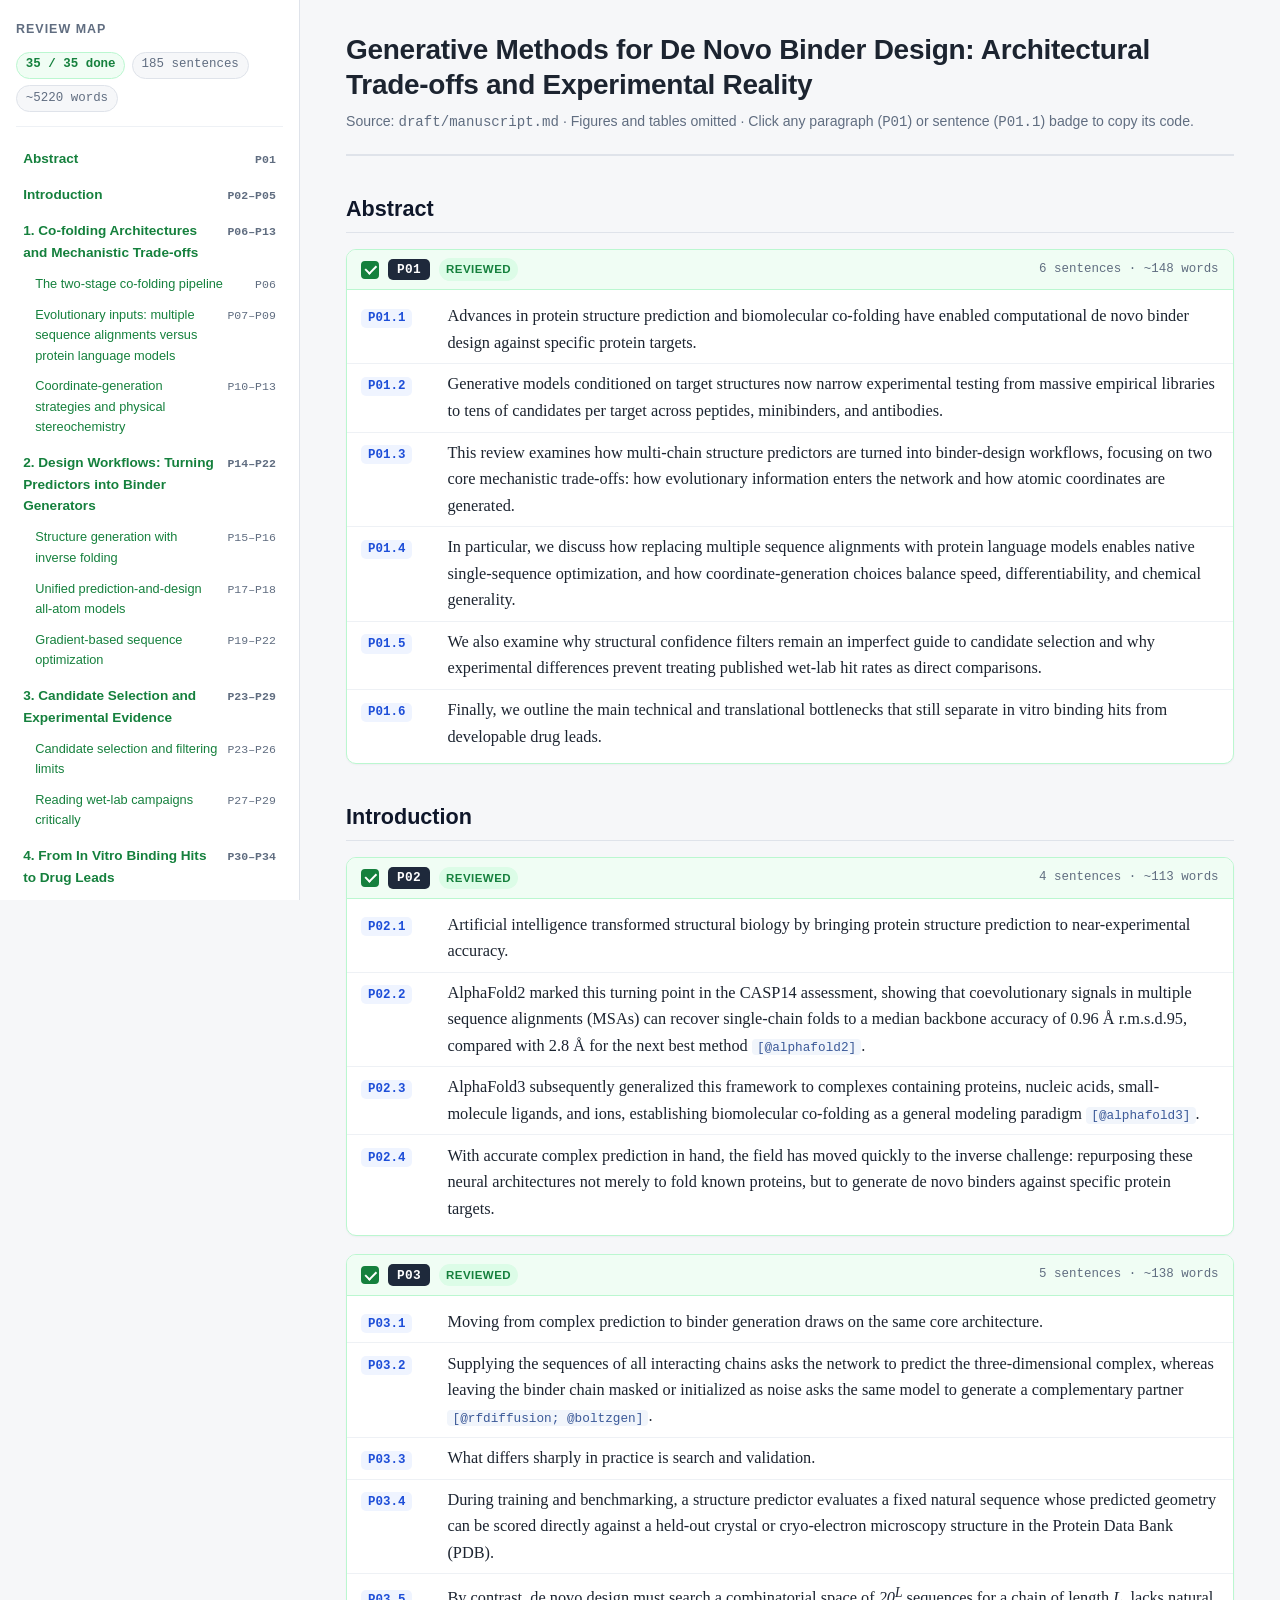
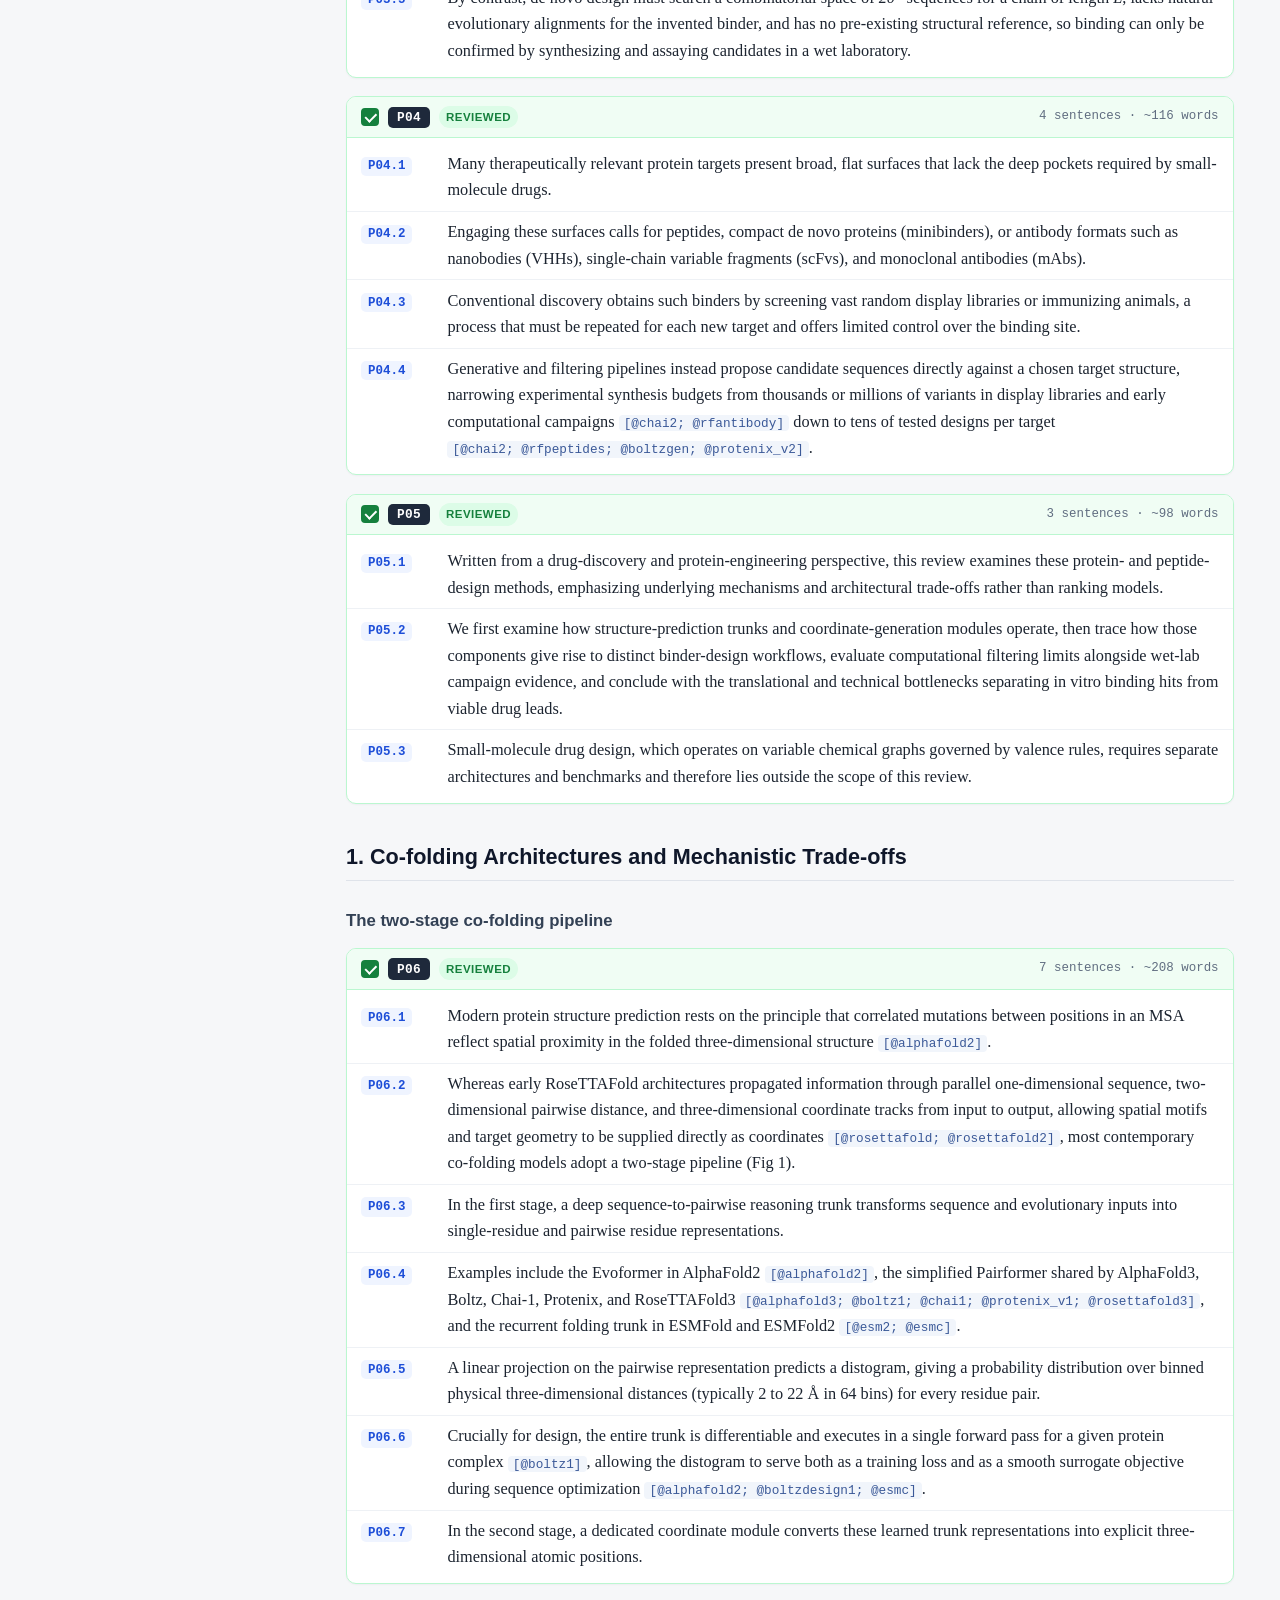
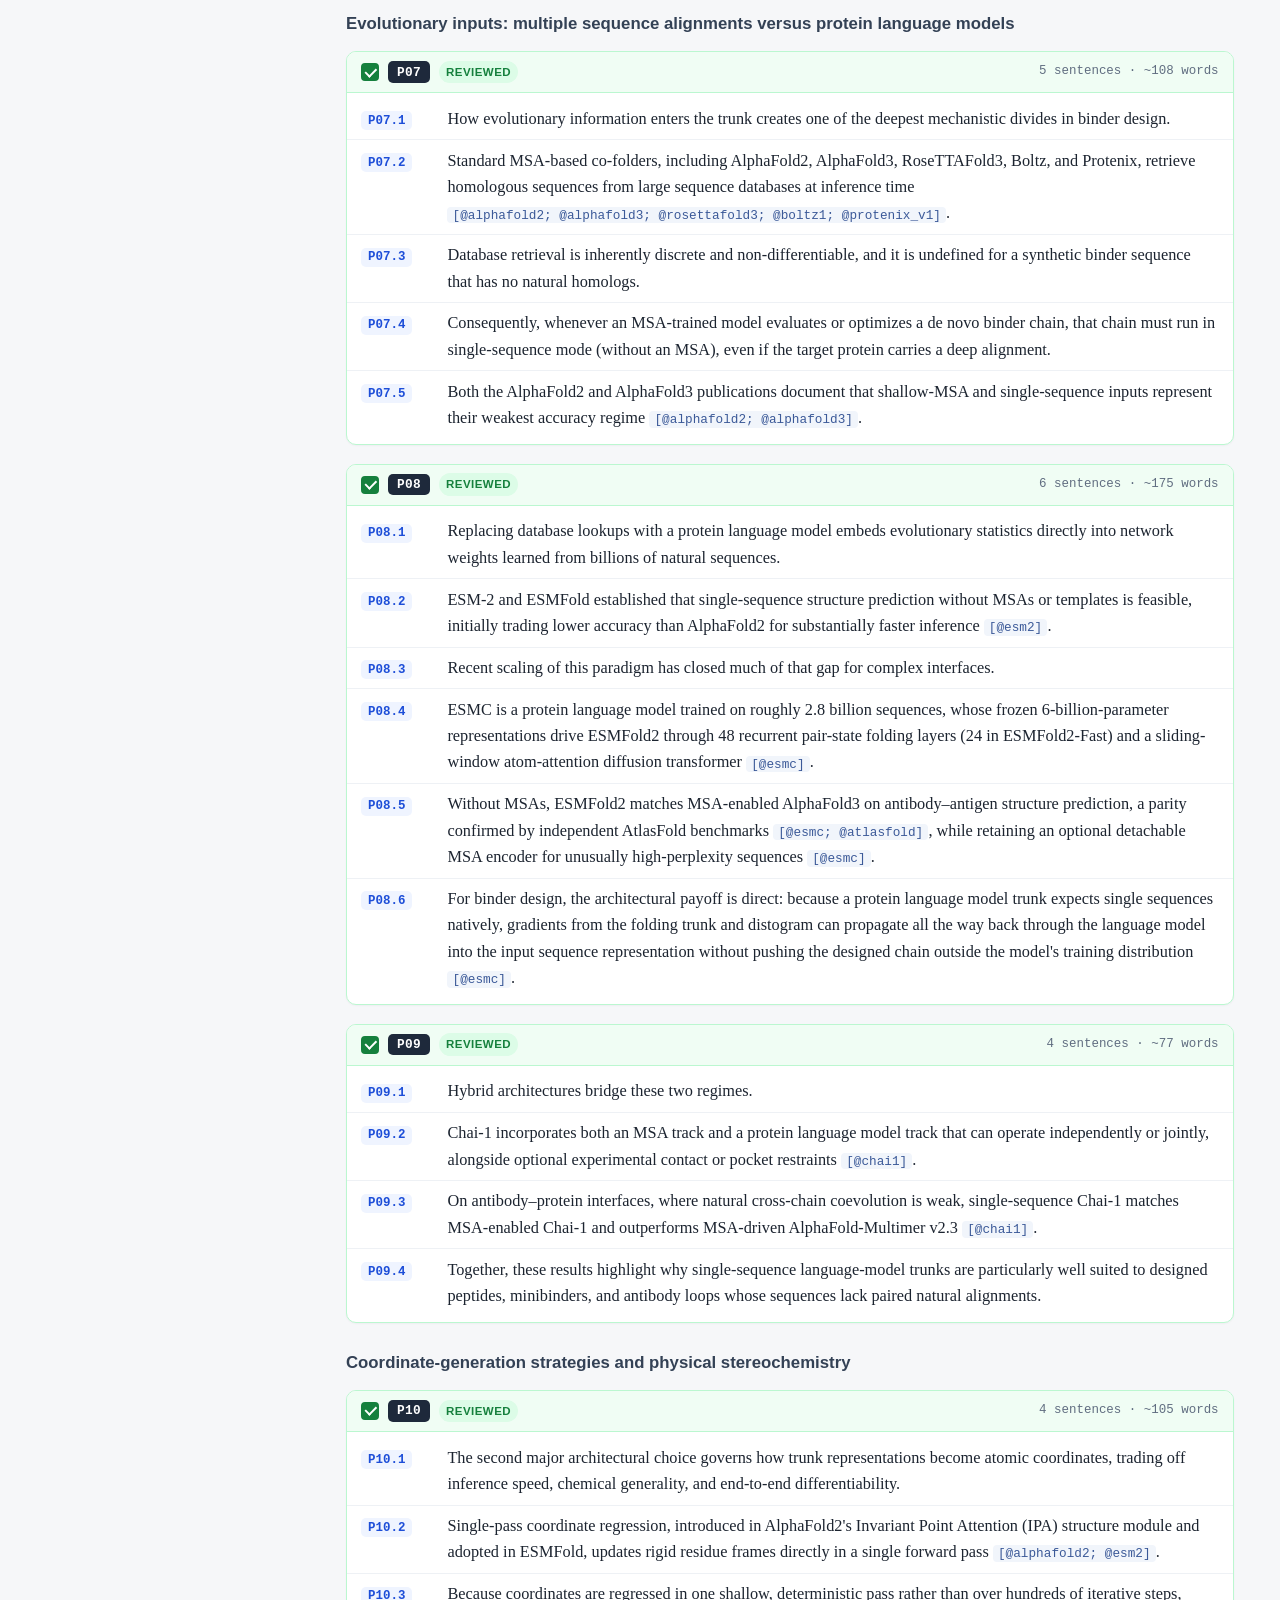
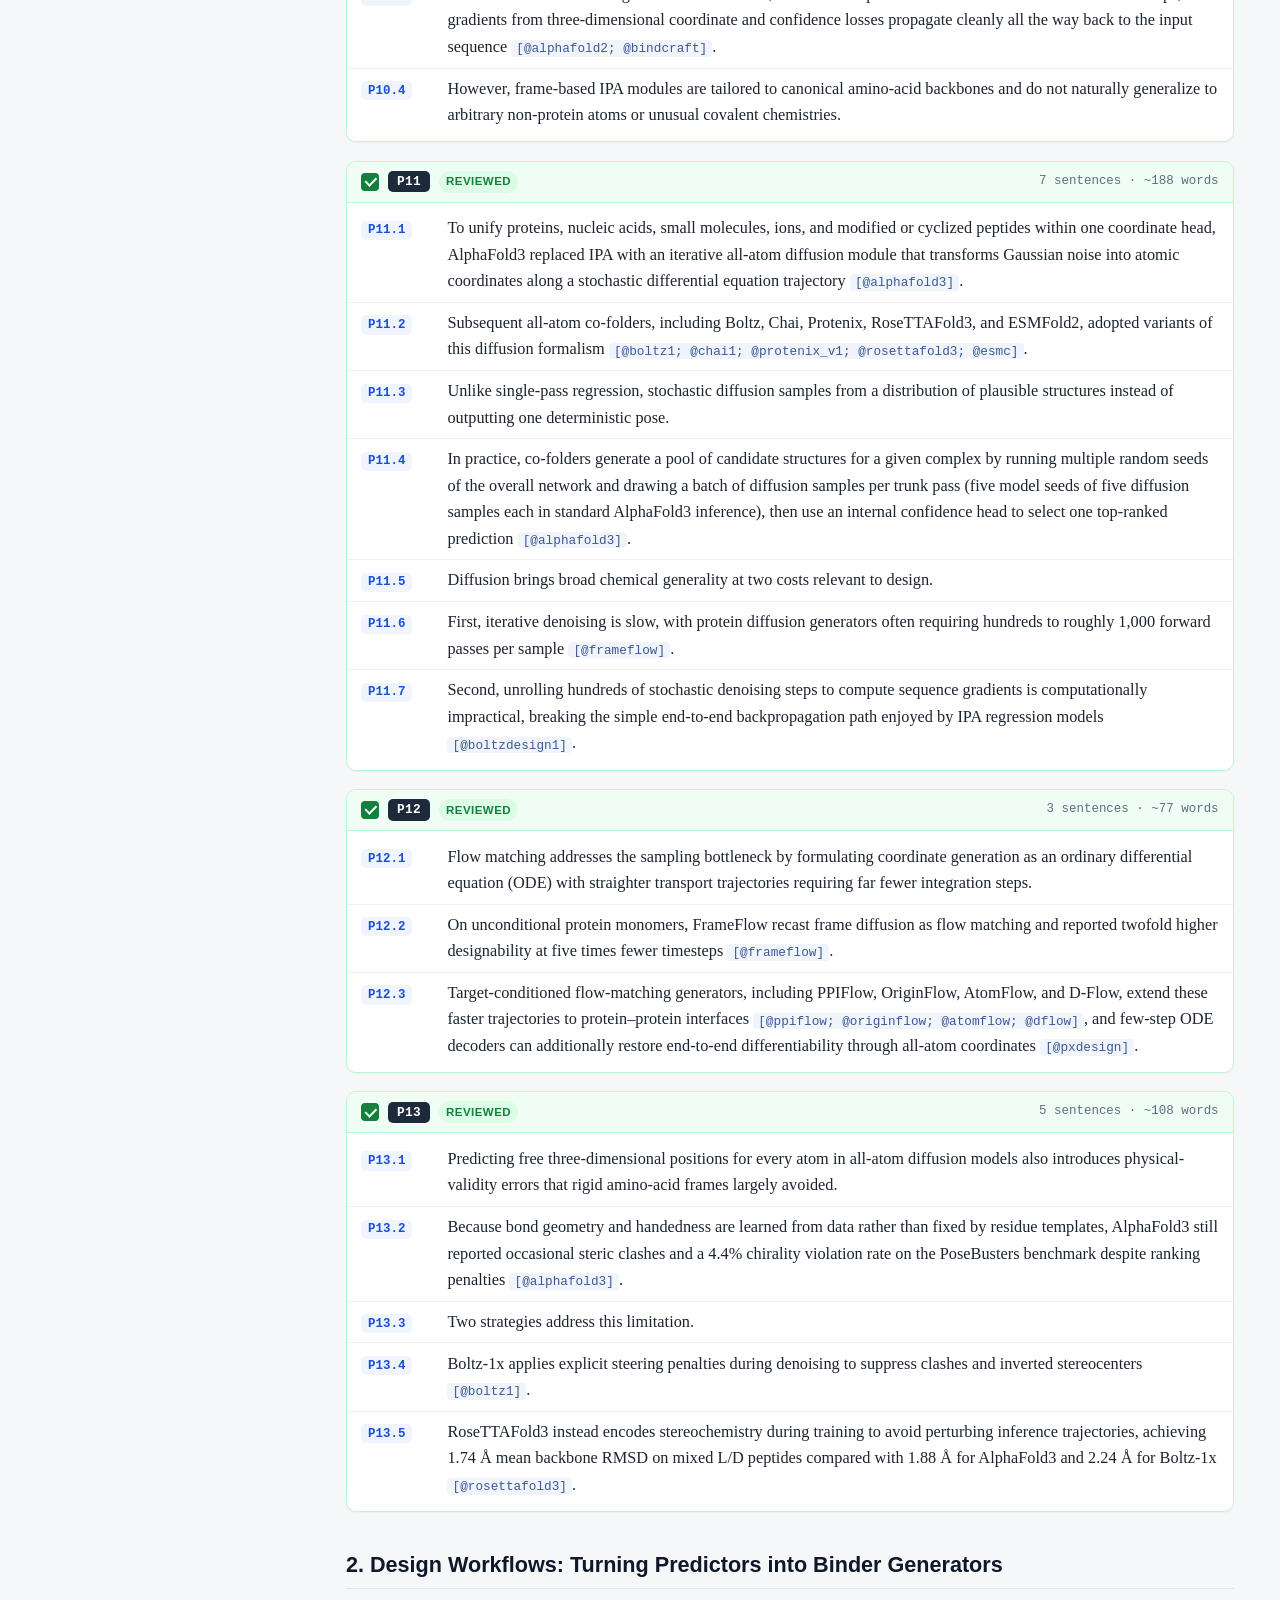
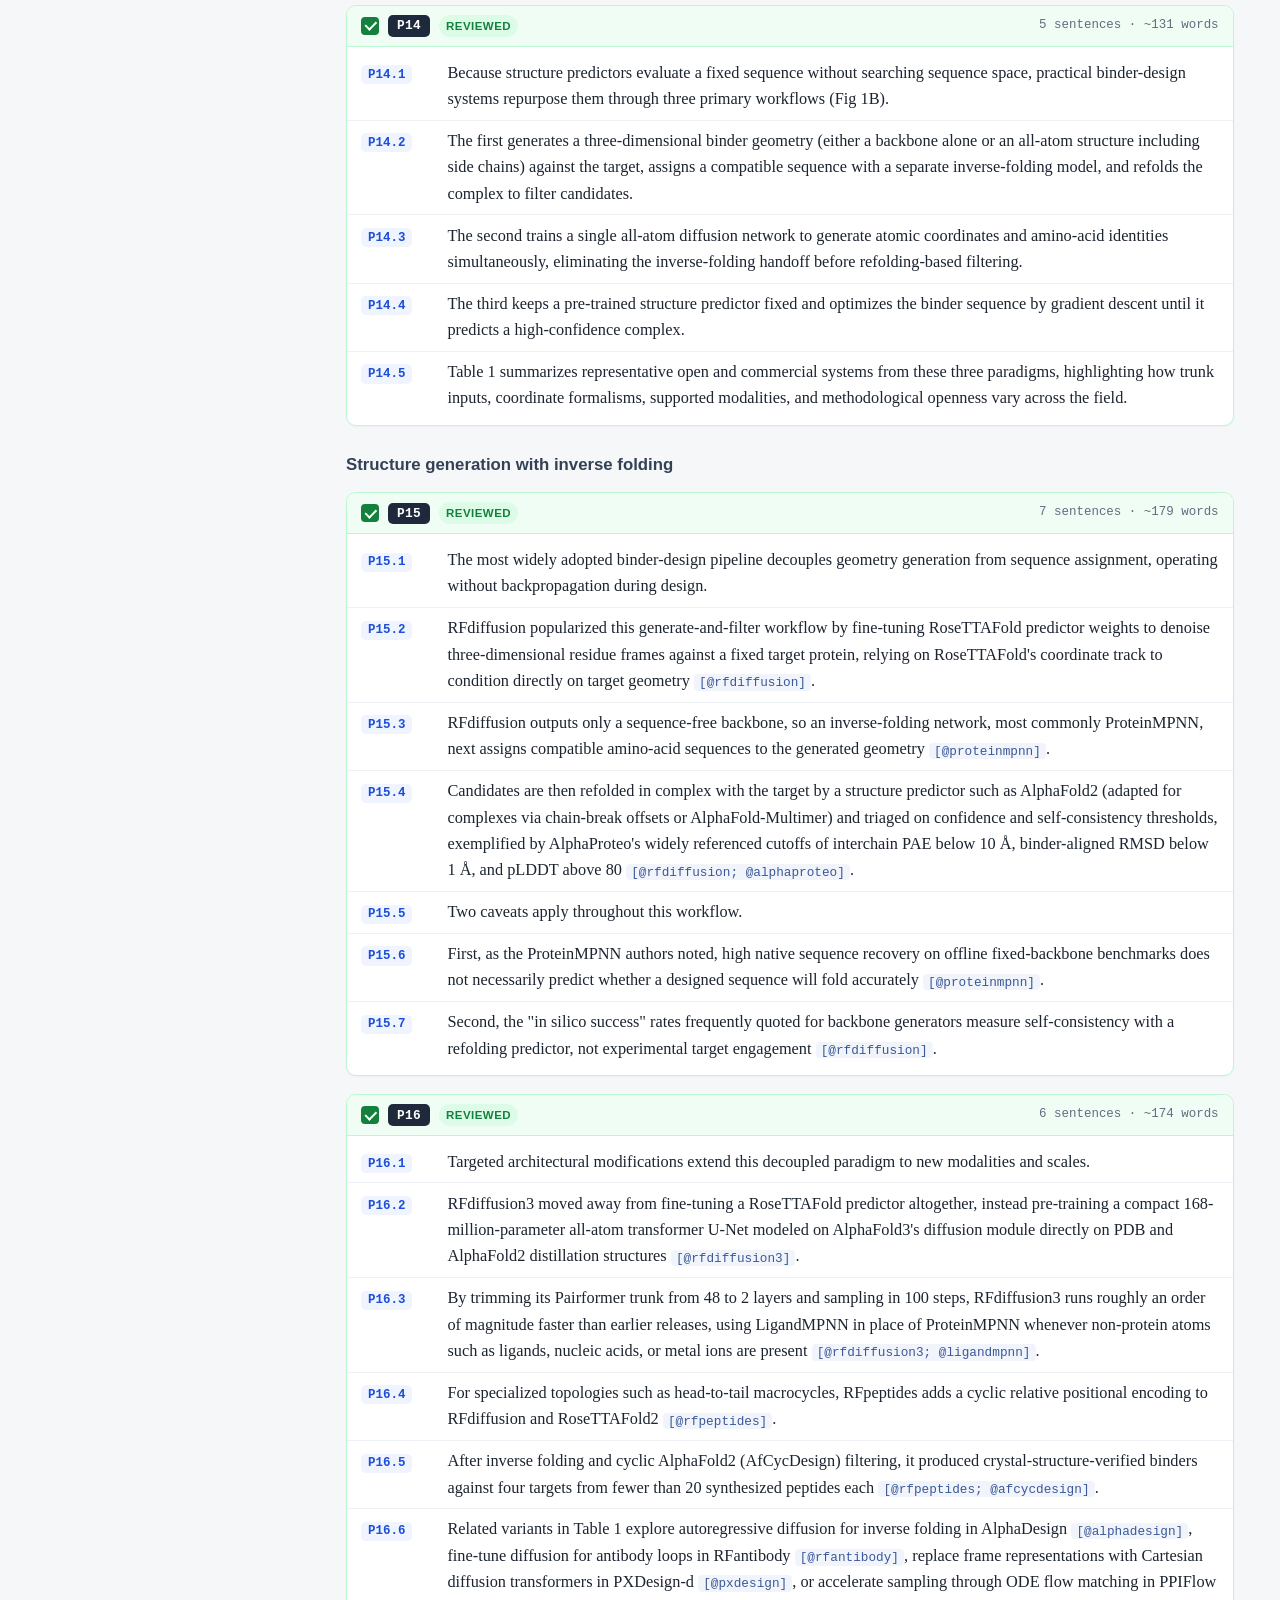
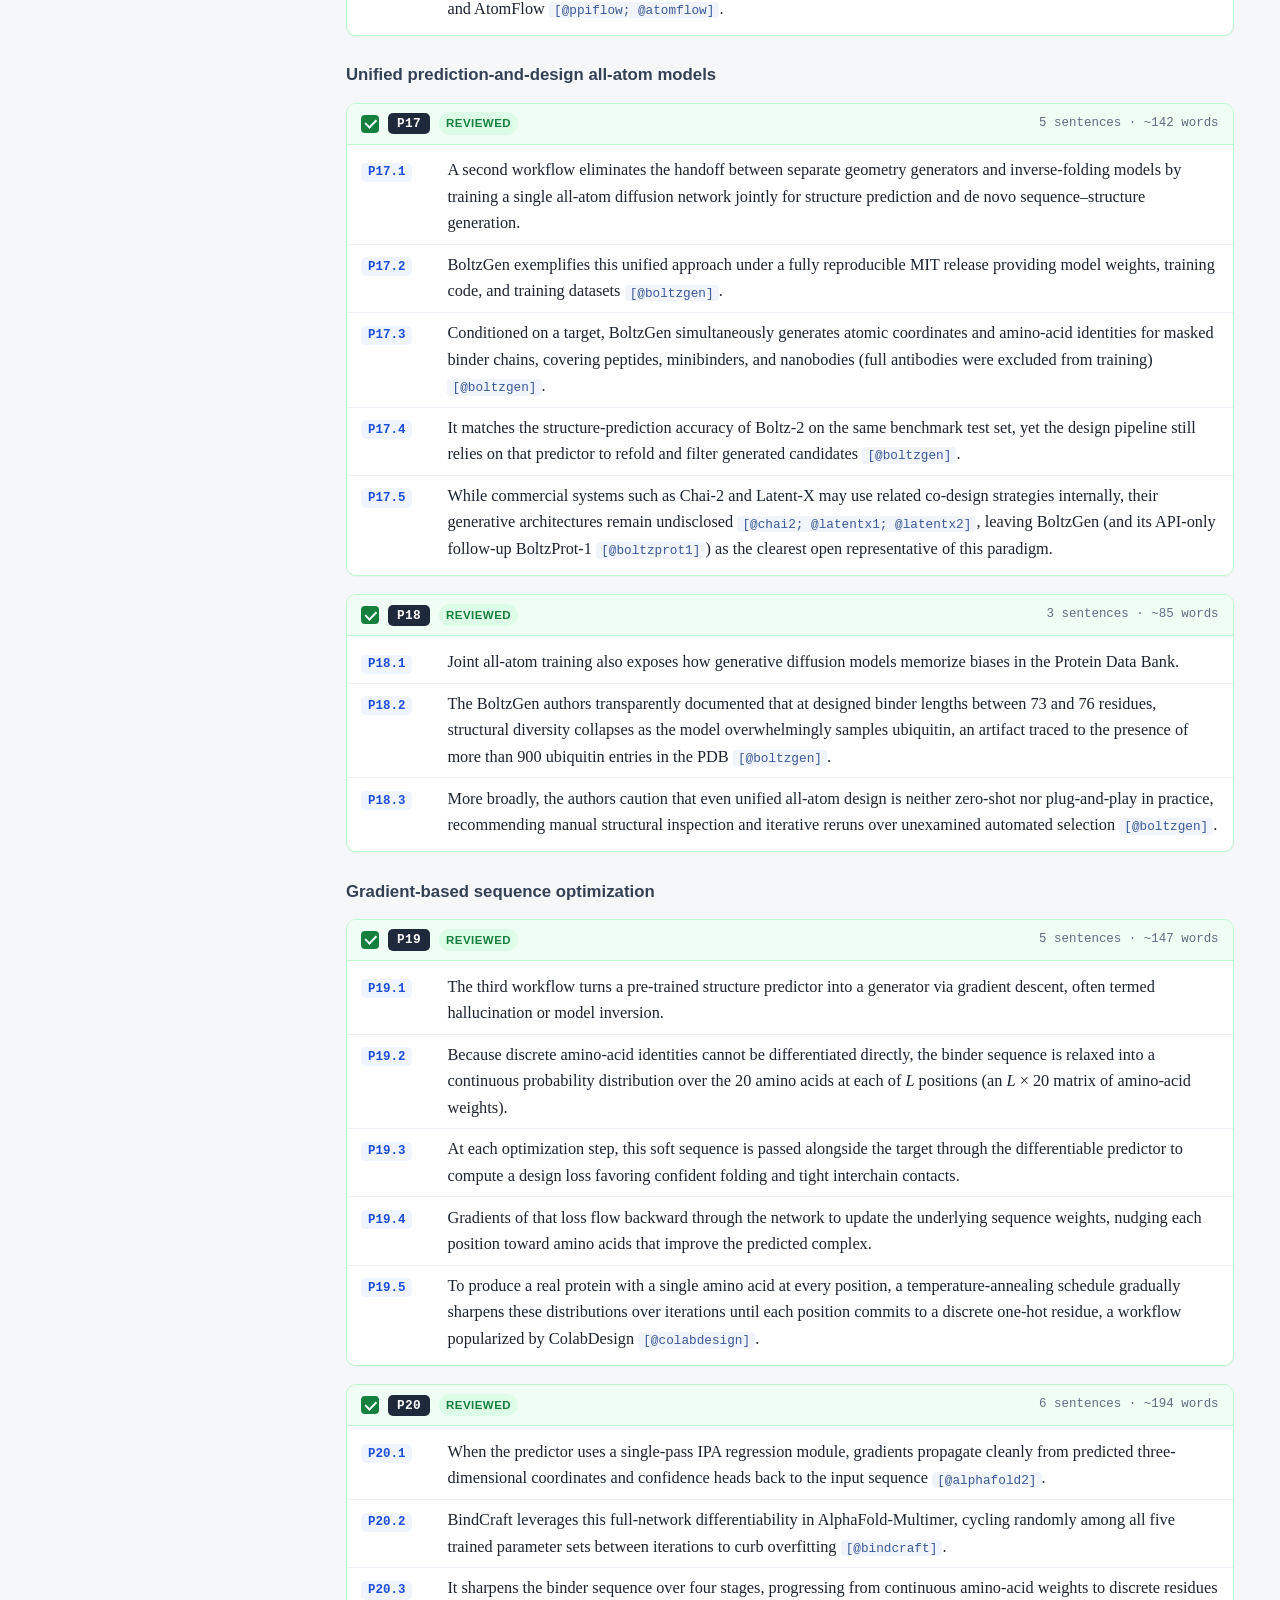
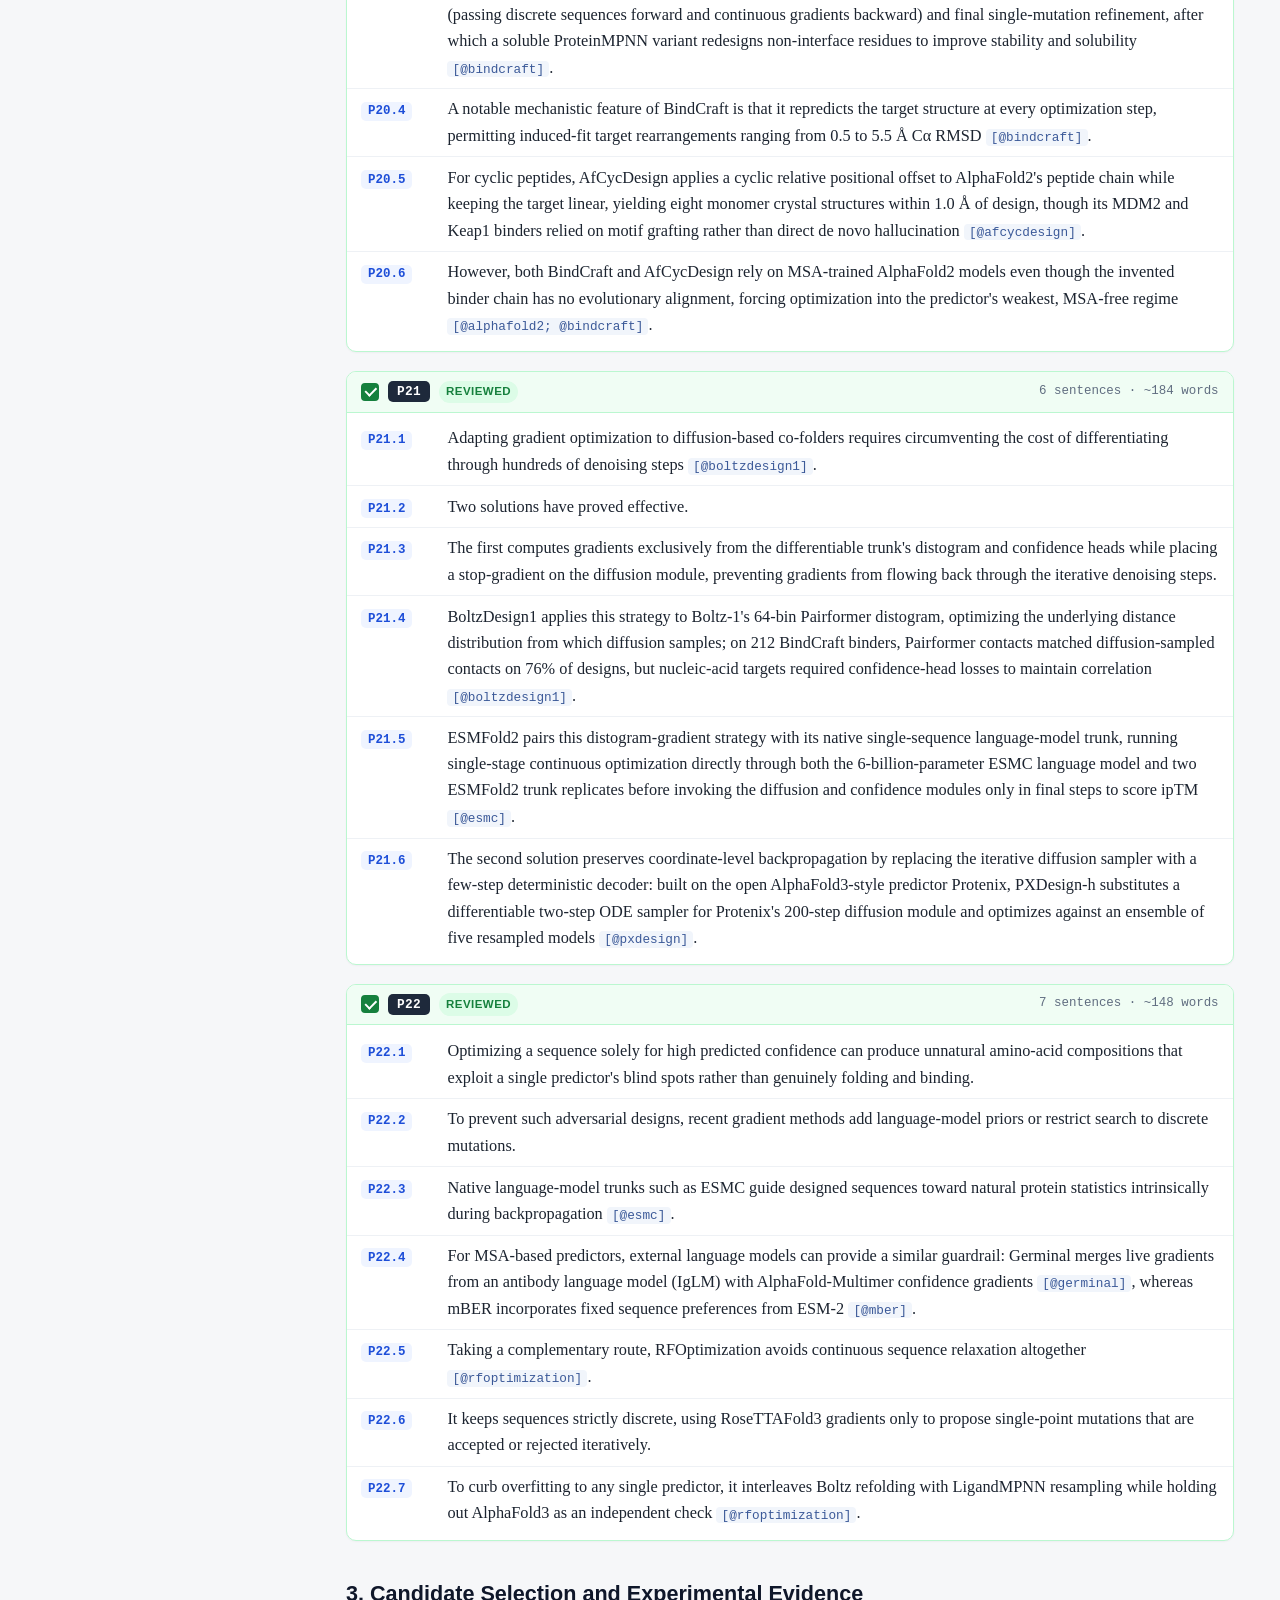
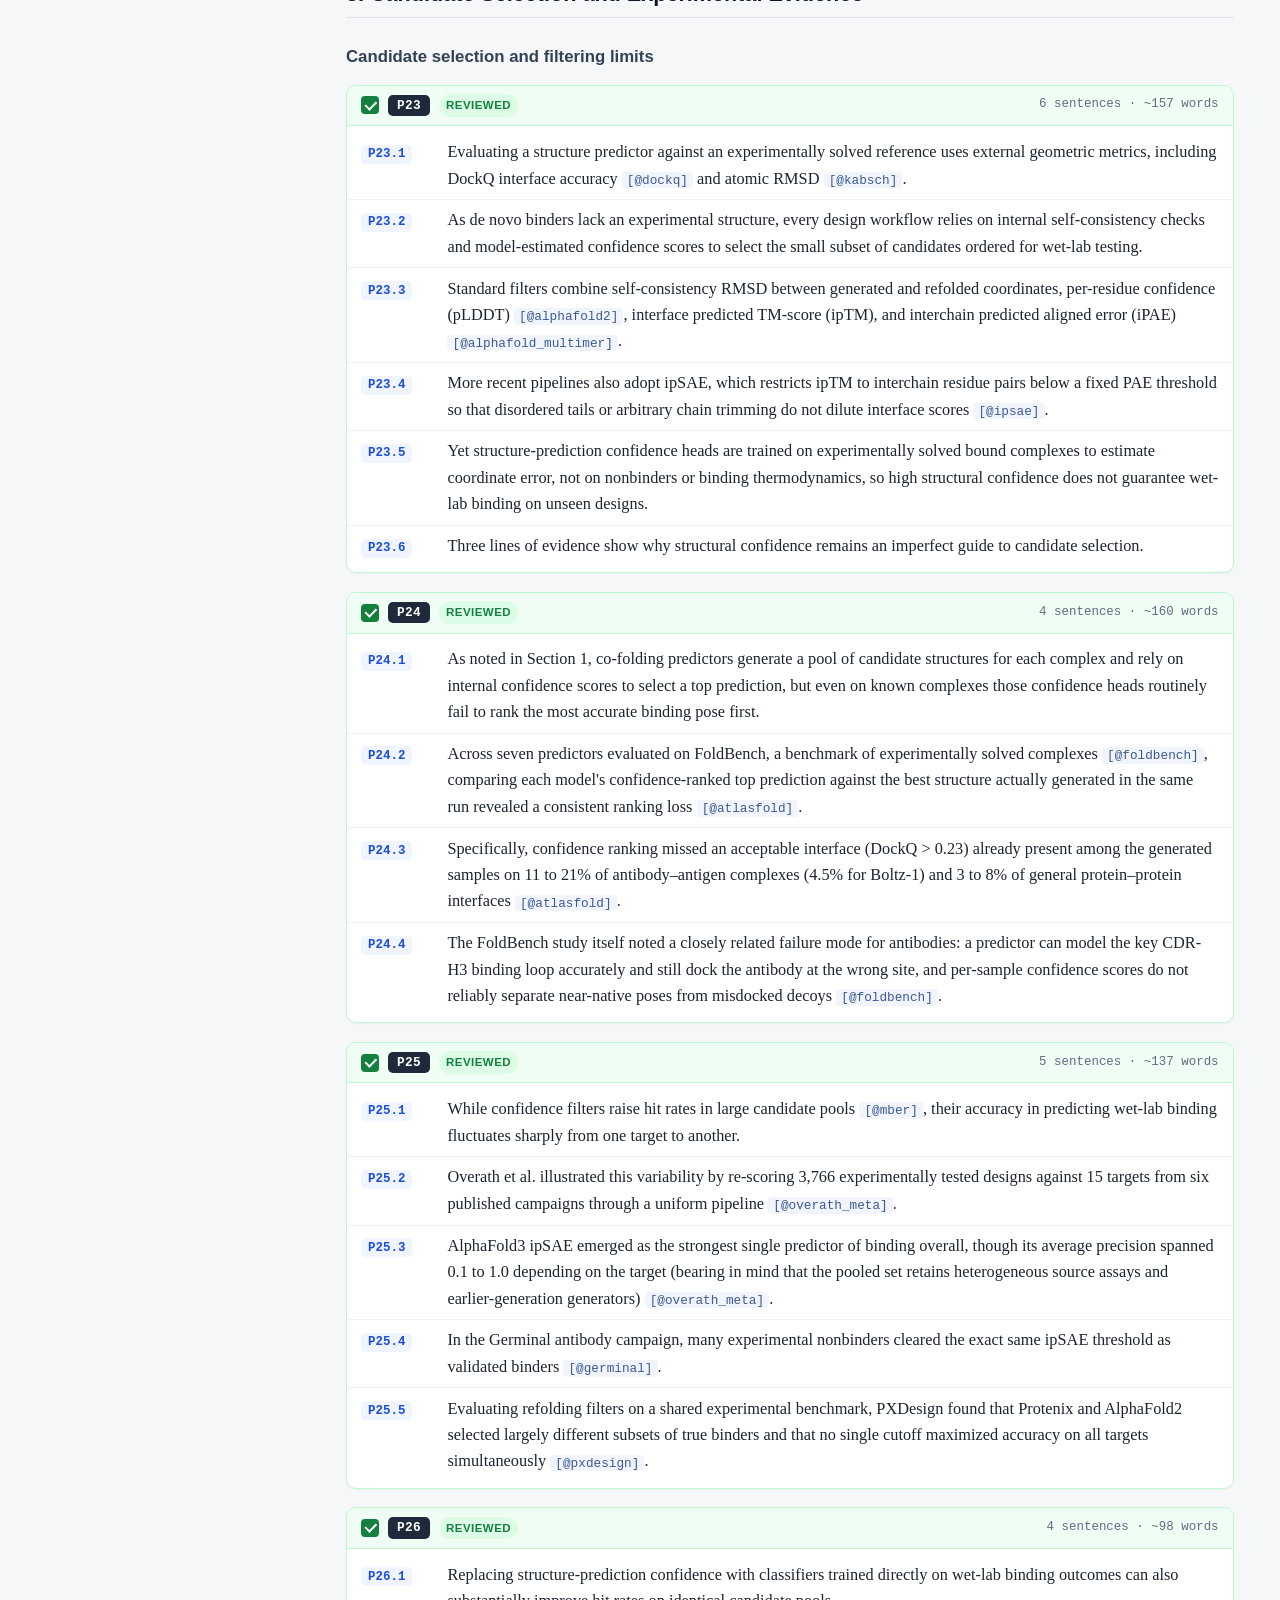
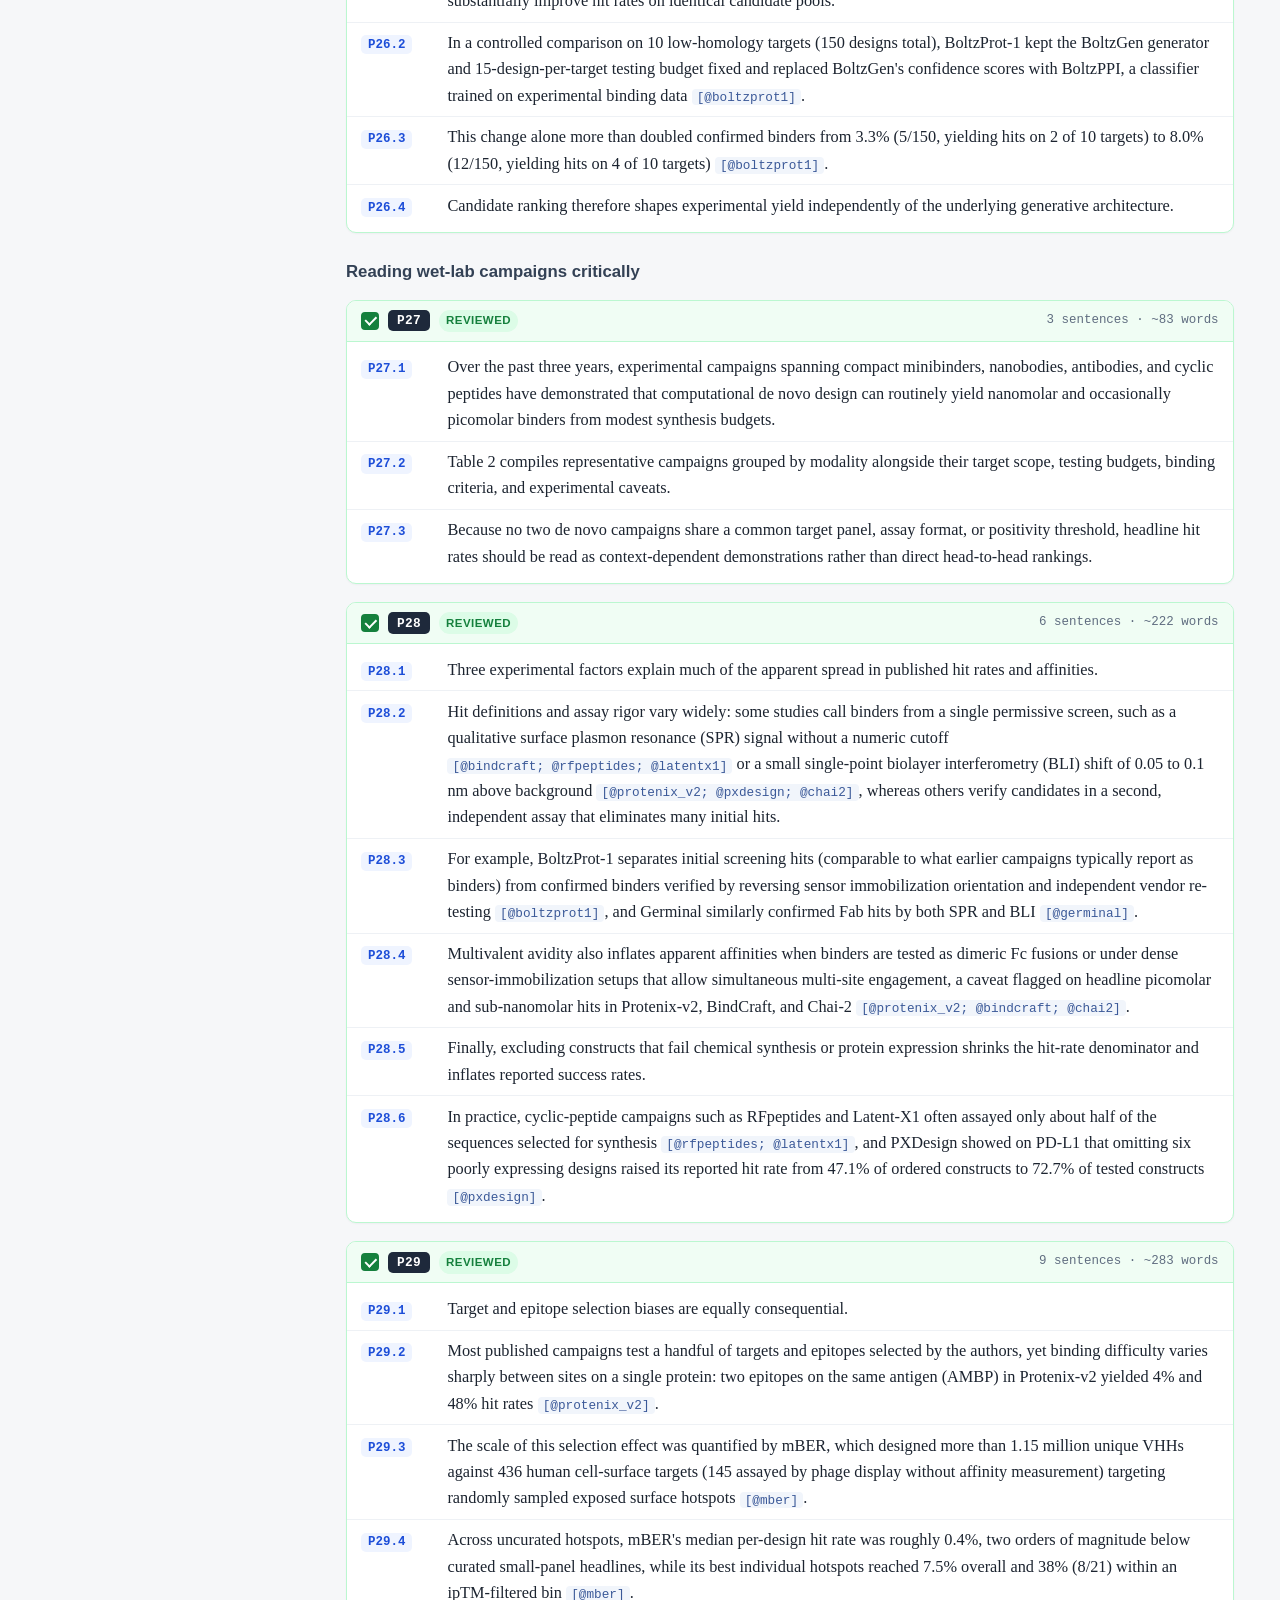
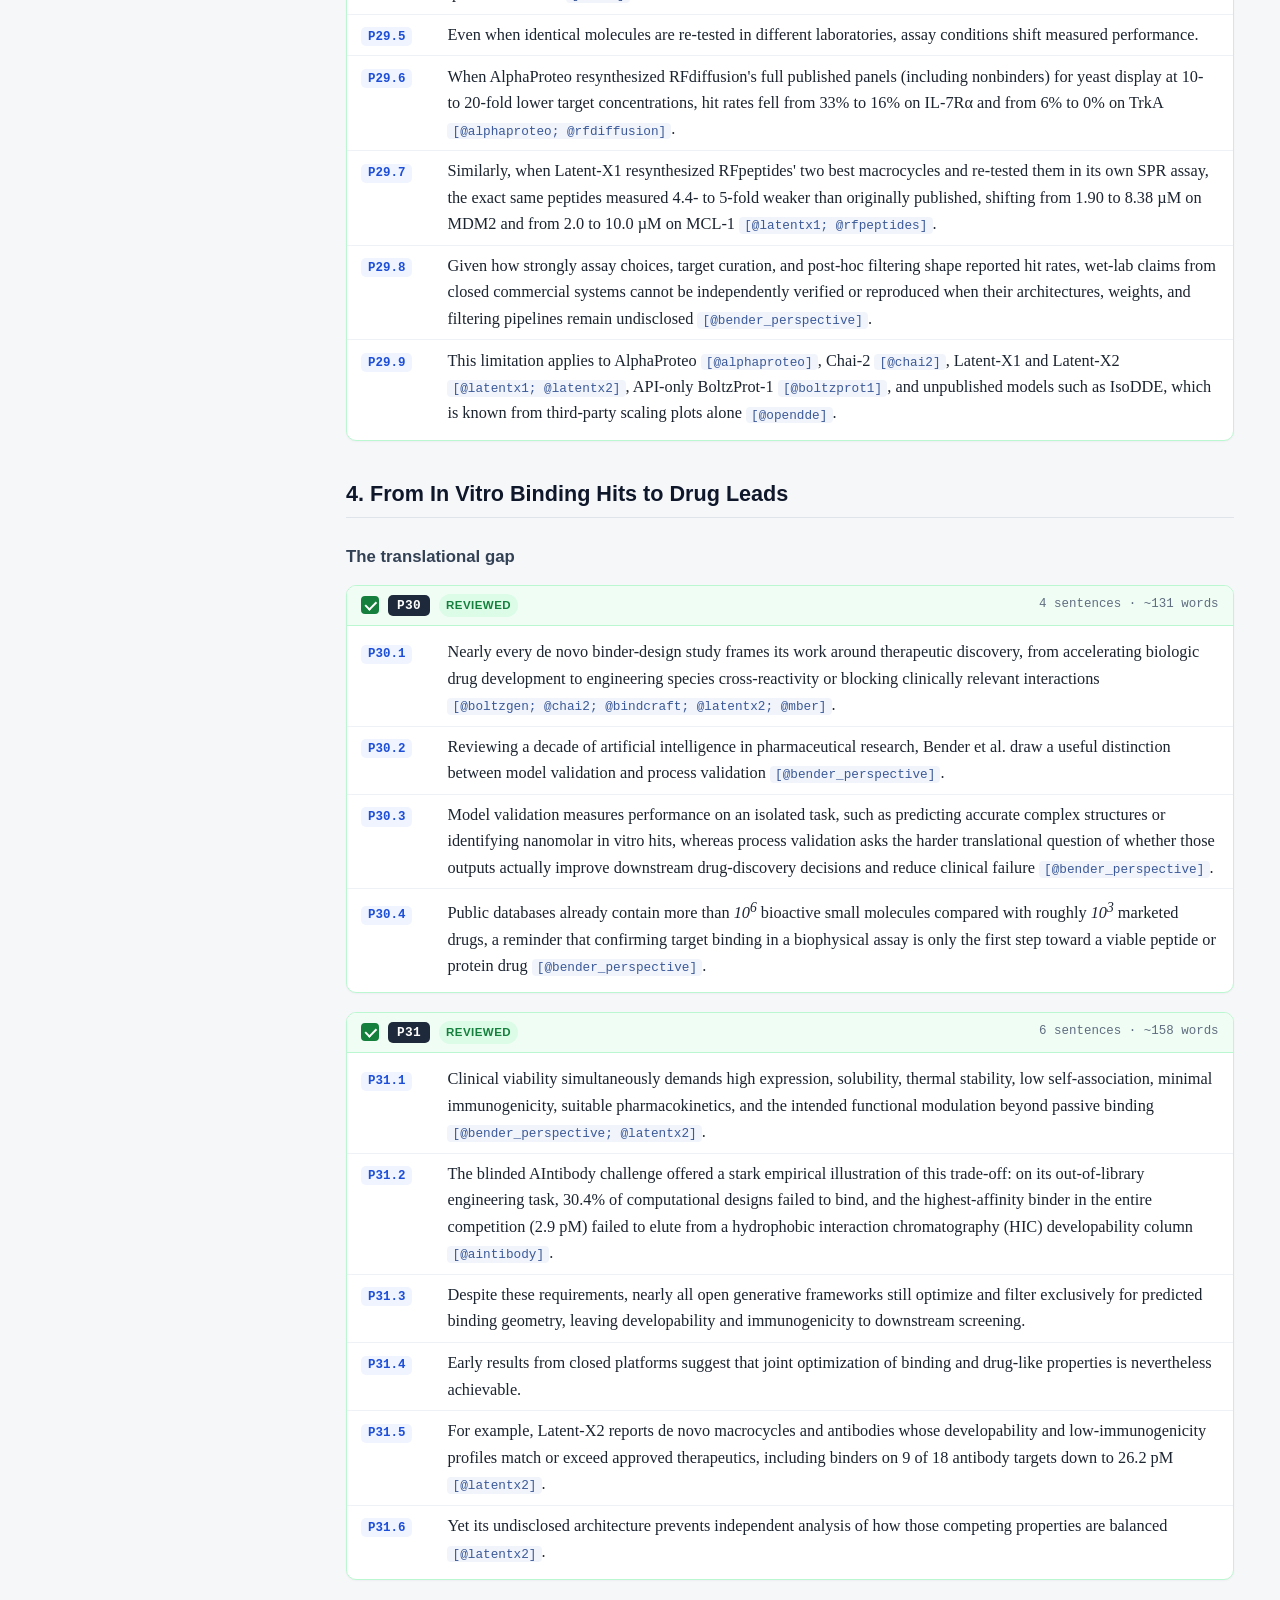
==== commit 0def84f5: "Eliminate word-tic clusters and consecutive repetitions across manuscript - Reduce 'across' from 32 " ====
--- a/draft/review.html
+++ b/draft/review.html
@@ -398,8 +398,8 @@
       <div class="sidebar-title">Review Map</div>
       <div class="stats">
         <span class="stat-pill progress">35 / 35 done</span>
-        <span class="stat-pill">183 sentences</span>
-        <span class="stat-pill">~5217 words</span>
+        <span class="stat-pill">185 sentences</span>
+        <span class="stat-pill">~5220 words</span>
       </div>
       <nav>
         <ul class="toc-list">
@@ -621,7 +621,7 @@
       <div class="sentences">
       <div class="sentence-row" id="P06.1">
         <button class="code sentence-code" data-copy="P06.1" title="Copy P06.1">P06.1</button>
-        <div class="sentence-text">Modern protein structure prediction rests on the principle that correlated mutations across positions in an MSA reflect spatial proximity in the folded three-dimensional structure <span class="cite">[@alphafold2]</span>.</div>
+        <div class="sentence-text">Modern protein structure prediction rests on the principle that correlated mutations between positions in an MSA reflect spatial proximity in the folded three-dimensional structure <span class="cite">[@alphafold2]</span>.</div>
       </div>
       <div class="sentence-row" id="P06.2">
         <button class="code sentence-code" data-copy="P06.2" title="Copy P06.2">P06.2</button>
@@ -633,11 +633,11 @@
       </div>
       <div class="sentence-row" id="P06.4">
         <button class="code sentence-code" data-copy="P06.4" title="Copy P06.4">P06.4</button>
-        <div class="sentence-text">Examples include the Evoformer in AlphaFold2 <span class="cite">[@alphafold2]</span>, the simplified Pairformer shared across AlphaFold3, Boltz, Chai-1, Protenix, and RoseTTAFold3 <span class="cite">[@alphafold3; @boltz1; @chai1; @protenix_v1; @rosettafold3]</span>, and the recurrent folding trunk in ESMFold and ESMFold2 <span class="cite">[@esm2; @esmc]</span>.</div>
+        <div class="sentence-text">Examples include the Evoformer in AlphaFold2 <span class="cite">[@alphafold2]</span>, the simplified Pairformer shared by AlphaFold3, Boltz, Chai-1, Protenix, and RoseTTAFold3 <span class="cite">[@alphafold3; @boltz1; @chai1; @protenix_v1; @rosettafold3]</span>, and the recurrent folding trunk in ESMFold and ESMFold2 <span class="cite">[@esm2; @esmc]</span>.</div>
       </div>
       <div class="sentence-row" id="P06.5">
         <button class="code sentence-code" data-copy="P06.5" title="Copy P06.5">P06.5</button>
-        <div class="sentence-text">A linear projection on the pairwise representation predicts a distogram, giving a probability distribution over binned physical three-dimensional distances (typically 2 to 22 Å across 64 bins) for every residue pair.</div>
+        <div class="sentence-text">A linear projection on the pairwise representation predicts a distogram, giving a probability distribution over binned physical three-dimensional distances (typically 2 to 22 Å in 64 bins) for every residue pair.</div>
       </div>
       <div class="sentence-row" id="P06.6">
         <button class="code sentence-code" data-copy="P06.6" title="Copy P06.6">P06.6</button>
@@ -696,7 +696,7 @@
       <div class="sentences">
       <div class="sentence-row" id="P08.1">
         <button class="code sentence-code" data-copy="P08.1" title="Copy P08.1">P08.1</button>
-        <div class="sentence-text">Replacing database lookups with a protein language model embeds evolutionary statistics directly into network weights learned across billions of natural sequences.</div>
+        <div class="sentence-text">Replacing database lookups with a protein language model embeds evolutionary statistics directly into network weights learned from billions of natural sequences.</div>
       </div>
       <div class="sentence-row" id="P08.2">
         <button class="code sentence-code" data-copy="P08.2" title="Copy P08.2">P08.2</button>
@@ -771,7 +771,7 @@
       </div>
       <div class="sentence-row" id="P10.3">
         <button class="code sentence-code" data-copy="P10.3" title="Copy P10.3">P10.3</button>
-        <div class="sentence-text">Because coordinates are regressed in one shallow, deterministic pass rather than across hundreds of iterative steps, gradients from three-dimensional coordinate and confidence losses propagate cleanly all the way back to the input sequence <span class="cite">[@alphafold2; @bindcraft]</span>.</div>
+        <div class="sentence-text">Because coordinates are regressed in one shallow, deterministic pass rather than over hundreds of iterative steps, gradients from three-dimensional coordinate and confidence losses propagate cleanly all the way back to the input sequence <span class="cite">[@alphafold2; @bindcraft]</span>.</div>
       </div>
       <div class="sentence-row" id="P10.4">
         <button class="code sentence-code" data-copy="P10.4" title="Copy P10.4">P10.4</button>
@@ -799,7 +799,7 @@
       </div>
       <div class="sentence-row" id="P11.3">
         <button class="code sentence-code" data-copy="P11.3" title="Copy P11.3">P11.3</button>
-        <div class="sentence-text">Unlike single-pass regression, stochastic diffusion samples from a distribution of plausible structures rather than outputting one deterministic pose.</div>
+        <div class="sentence-text">Unlike single-pass regression, stochastic diffusion samples from a distribution of plausible structures instead of outputting one deterministic pose.</div>
       </div>
       <div class="sentence-row" id="P11.4">
         <button class="code sentence-code" data-copy="P11.4" title="Copy P11.4">P11.4</button>
@@ -887,12 +887,12 @@
           <button class="code para-code" data-copy="P14" title="Copy P14">P14</button>
           <span class="done-badge">Reviewed</span>
         </div>
-        <span class="para-meta">5 sentences &middot; ~135 words</span>
+        <span class="para-meta">5 sentences &middot; ~131 words</span>
       </header>
       <div class="sentences">
       <div class="sentence-row" id="P14.1">
         <button class="code sentence-code" data-copy="P14.1" title="Copy P14.1">P14.1</button>
-        <div class="sentence-text">Because structure predictors evaluate a fixed sequence rather than searching sequence space directly, practical binder-design systems repurpose them through three primary workflows (Fig 1B).</div>
+        <div class="sentence-text">Because structure predictors evaluate a fixed sequence without searching sequence space, practical binder-design systems repurpose them through three primary workflows (Fig 1B).</div>
       </div>
       <div class="sentence-row" id="P14.2">
         <button class="code sentence-code" data-copy="P14.2" title="Copy P14.2">P14.2</button>
@@ -904,11 +904,11 @@
       </div>
       <div class="sentence-row" id="P14.4">
         <button class="code sentence-code" data-copy="P14.4" title="Copy P14.4">P14.4</button>
-        <div class="sentence-text">The third keeps a pre-trained structure predictor fixed and optimizes the binder sequence directly by gradient descent until the network predicts a high-confidence complex.</div>
+        <div class="sentence-text">The third keeps a pre-trained structure predictor fixed and optimizes the binder sequence by gradient descent until it predicts a high-confidence complex.</div>
       </div>
       <div class="sentence-row" id="P14.5">
         <button class="code sentence-code" data-copy="P14.5" title="Copy P14.5">P14.5</button>
-        <div class="sentence-text">Table 1 summarizes representative open and commercial systems across these three paradigms, highlighting how trunk inputs, coordinate formalisms, supported modalities, and methodological openness vary across the field.</div>
+        <div class="sentence-text">Table 1 summarizes representative open and commercial systems from these three paradigms, highlighting how trunk inputs, coordinate formalisms, supported modalities, and methodological openness vary across the field.</div>
       </div>
       </div>
     </article>
@@ -921,7 +921,7 @@
           <button class="code para-code" data-copy="P15" title="Copy P15">P15</button>
           <span class="done-badge">Reviewed</span>
         </div>
-        <span class="para-meta">7 sentences &middot; ~180 words</span>
+        <span class="para-meta">7 sentences &middot; ~179 words</span>
       </header>
       <div class="sentences">
       <div class="sentence-row" id="P15.1">
@@ -950,7 +950,7 @@
       </div>
       <div class="sentence-row" id="P15.7">
         <button class="code sentence-code" data-copy="P15.7" title="Copy P15.7">P15.7</button>
-        <div class="sentence-text">Second, the &quot;in silico success&quot; rates frequently quoted for backbone generators measure self-consistency with a refolding predictor rather than experimental target engagement <span class="cite">[@rfdiffusion]</span>.</div>
+        <div class="sentence-text">Second, the &quot;in silico success&quot; rates frequently quoted for backbone generators measure self-consistency with a refolding predictor, not experimental target engagement <span class="cite">[@rfdiffusion]</span>.</div>
       </div>
       </div>
     </article>
@@ -961,12 +961,12 @@
           <button class="code para-code" data-copy="P16" title="Copy P16">P16</button>
           <span class="done-badge">Reviewed</span>
         </div>
-        <span class="para-meta">6 sentences &middot; ~173 words</span>
+        <span class="para-meta">6 sentences &middot; ~174 words</span>
       </header>
       <div class="sentences">
       <div class="sentence-row" id="P16.1">
         <button class="code sentence-code" data-copy="P16.1" title="Copy P16.1">P16.1</button>
-        <div class="sentence-text">Targeted architectural modifications extend this decoupled paradigm across modalities and scales.</div>
+        <div class="sentence-text">Targeted architectural modifications extend this decoupled paradigm to new modalities and scales.</div>
       </div>
       <div class="sentence-row" id="P16.2">
         <button class="code sentence-code" data-copy="P16.2" title="Copy P16.2">P16.2</button>
@@ -982,7 +982,7 @@
       </div>
       <div class="sentence-row" id="P16.5">
         <button class="code sentence-code" data-copy="P16.5" title="Copy P16.5">P16.5</button>
-        <div class="sentence-text">After inverse folding and cyclic AlphaFold2 (AfCycDesign) filtering, it produced crystal-structure-verified binders across four targets from fewer than 20 synthesized peptides each <span class="cite">[@rfpeptides; @afcycdesign]</span>.</div>
+        <div class="sentence-text">After inverse folding and cyclic AlphaFold2 (AfCycDesign) filtering, it produced crystal-structure-verified binders against four targets from fewer than 20 synthesized peptides each <span class="cite">[@rfpeptides; @afcycdesign]</span>.</div>
       </div>
       <div class="sentence-row" id="P16.6">
         <button class="code sentence-code" data-copy="P16.6" title="Copy P16.6">P16.6</button>
@@ -1013,7 +1013,7 @@
       </div>
       <div class="sentence-row" id="P17.3">
         <button class="code sentence-code" data-copy="P17.3" title="Copy P17.3">P17.3</button>
-        <div class="sentence-text">Conditioned on a target, BoltzGen simultaneously generates atomic coordinates and amino-acid identities for masked binder chains across peptides, minibinders, and nanobodies (full antibodies were excluded from training) <span class="cite">[@boltzgen]</span>.</div>
+        <div class="sentence-text">Conditioned on a target, BoltzGen simultaneously generates atomic coordinates and amino-acid identities for masked binder chains, covering peptides, minibinders, and nanobodies (full antibodies were excluded from training) <span class="cite">[@boltzgen]</span>.</div>
       </div>
       <div class="sentence-row" id="P17.4">
         <button class="code sentence-code" data-copy="P17.4" title="Copy P17.4">P17.4</button>
@@ -1032,7 +1032,7 @@
           <button class="code para-code" data-copy="P18" title="Copy P18">P18</button>
           <span class="done-badge">Reviewed</span>
         </div>
-        <span class="para-meta">3 sentences &middot; ~86 words</span>
+        <span class="para-meta">3 sentences &middot; ~85 words</span>
       </header>
       <div class="sentences">
       <div class="sentence-row" id="P18.1">
@@ -1045,7 +1045,7 @@
       </div>
       <div class="sentence-row" id="P18.3">
         <button class="code sentence-code" data-copy="P18.3" title="Copy P18.3">P18.3</button>
-        <div class="sentence-text">More broadly, the authors caution that even unified all-atom design is neither zero-shot nor plug-and-play in practice, recommending manual structural inspection and iterative reruns rather than unexamined automated selection <span class="cite">[@boltzgen]</span>.</div>
+        <div class="sentence-text">More broadly, the authors caution that even unified all-atom design is neither zero-shot nor plug-and-play in practice, recommending manual structural inspection and iterative reruns over unexamined automated selection <span class="cite">[@boltzgen]</span>.</div>
       </div>
       </div>
     </article>
@@ -1059,12 +1059,12 @@
           <button class="code para-code" data-copy="P19" title="Copy P19">P19</button>
           <span class="done-badge">Reviewed</span>
         </div>
-        <span class="para-meta">5 sentences &middot; ~148 words</span>
+        <span class="para-meta">5 sentences &middot; ~147 words</span>
       </header>
       <div class="sentences">
       <div class="sentence-row" id="P19.1">
         <button class="code sentence-code" data-copy="P19.1" title="Copy P19.1">P19.1</button>
-        <div class="sentence-text">The third workflow turns a pre-trained structure predictor directly into a generator via gradient descent, often termed hallucination or model inversion.</div>
+        <div class="sentence-text">The third workflow turns a pre-trained structure predictor into a generator via gradient descent, often termed hallucination or model inversion.</div>
       </div>
       <div class="sentence-row" id="P19.2">
         <button class="code sentence-code" data-copy="P19.2" title="Copy P19.2">P19.2</button>
@@ -1080,7 +1080,7 @@
       </div>
       <div class="sentence-row" id="P19.5">
         <button class="code sentence-code" data-copy="P19.5" title="Copy P19.5">P19.5</button>
-        <div class="sentence-text">Because a real protein must have a single amino acid at every position, a temperature-annealing schedule gradually sharpens these distributions over iterations until each position commits to a discrete one-hot residue, a workflow popularized by ColabDesign <span class="cite">[@colabdesign]</span>.</div>
+        <div class="sentence-text">To produce a real protein with a single amino acid at every position, a temperature-annealing schedule gradually sharpens these distributions over iterations until each position commits to a discrete one-hot residue, a workflow popularized by ColabDesign <span class="cite">[@colabdesign]</span>.</div>
       </div>
       </div>
     </article>
@@ -1091,7 +1091,7 @@
           <button class="code para-code" data-copy="P20" title="Copy P20">P20</button>
           <span class="done-badge">Reviewed</span>
         </div>
-        <span class="para-meta">6 sentences &middot; ~198 words</span>
+        <span class="para-meta">6 sentences &middot; ~194 words</span>
       </header>
       <div class="sentences">
       <div class="sentence-row" id="P20.1">
@@ -1100,15 +1100,15 @@
       </div>
       <div class="sentence-row" id="P20.2">
         <button class="code sentence-code" data-copy="P20.2" title="Copy P20.2">P20.2</button>
-        <div class="sentence-text">BindCraft leverages this full-network differentiability across AlphaFold-Multimer, cycling randomly among all five trained parameter sets between iterations to curb overfitting <span class="cite">[@bindcraft]</span>.</div>
+        <div class="sentence-text">BindCraft leverages this full-network differentiability in AlphaFold-Multimer, cycling randomly among all five trained parameter sets between iterations to curb overfitting <span class="cite">[@bindcraft]</span>.</div>
       </div>
       <div class="sentence-row" id="P20.3">
         <button class="code sentence-code" data-copy="P20.3" title="Copy P20.3">P20.3</button>
-        <div class="sentence-text">It sharpens the binder sequence over four stages, progressing from continuous amino-acid weights to discrete residues (feeding discrete sequences forward while keeping continuous gradients backward) and final single-mutation refinement, after which a soluble ProteinMPNN variant redesigns non-interface residues to improve stability and solubility <span class="cite">[@bindcraft]</span>.</div>
+        <div class="sentence-text">It sharpens the binder sequence over four stages, progressing from continuous amino-acid weights to discrete residues (passing discrete sequences forward and continuous gradients backward) and final single-mutation refinement, after which a soluble ProteinMPNN variant redesigns non-interface residues to improve stability and solubility <span class="cite">[@bindcraft]</span>.</div>
       </div>
       <div class="sentence-row" id="P20.4">
         <button class="code sentence-code" data-copy="P20.4" title="Copy P20.4">P20.4</button>
-        <div class="sentence-text">A notable mechanistic feature of BindCraft is that it repredicts the target structure at every optimization step, permitting induced-fit target rearrangements ranging from 0.5 to 5.5 Å Cα RMSD across designs <span class="cite">[@bindcraft]</span>.</div>
+        <div class="sentence-text">A notable mechanistic feature of BindCraft is that it repredicts the target structure at every optimization step, permitting induced-fit target rearrangements ranging from 0.5 to 5.5 Å Cα RMSD <span class="cite">[@bindcraft]</span>.</div>
       </div>
       <div class="sentence-row" id="P20.5">
         <button class="code sentence-code" data-copy="P20.5" title="Copy P20.5">P20.5</button>
@@ -1116,7 +1116,7 @@
       </div>
       <div class="sentence-row" id="P20.6">
         <button class="code sentence-code" data-copy="P20.6" title="Copy P20.6">P20.6</button>
-        <div class="sentence-text">However, because both BindCraft and AfCycDesign rely on MSA-trained AlphaFold2 models while the invented binder chain has no evolutionary alignment, optimization necessarily operates in the predictor&#x27;s weakest, MSA-free regime <span class="cite">[@alphafold2; @bindcraft]</span>.</div>
+        <div class="sentence-text">However, both BindCraft and AfCycDesign rely on MSA-trained AlphaFold2 models even though the invented binder chain has no evolutionary alignment, forcing optimization into the predictor&#x27;s weakest, MSA-free regime <span class="cite">[@alphafold2; @bindcraft]</span>.</div>
       </div>
       </div>
     </article>
@@ -1144,7 +1144,7 @@
       </div>
       <div class="sentence-row" id="P21.4">
         <button class="code sentence-code" data-copy="P21.4" title="Copy P21.4">P21.4</button>
-        <div class="sentence-text">BoltzDesign1 applies this strategy to Boltz-1&#x27;s 64-bin Pairformer distogram, optimizing the underlying distance distribution from which diffusion samples; on 212 BindCraft binders, Pairformer contacts matched diffusion-sampled contacts on 76% of designs, whereas nucleic-acid targets required confidence-head losses to maintain correlation <span class="cite">[@boltzdesign1]</span>.</div>
+        <div class="sentence-text">BoltzDesign1 applies this strategy to Boltz-1&#x27;s 64-bin Pairformer distogram, optimizing the underlying distance distribution from which diffusion samples; on 212 BindCraft binders, Pairformer contacts matched diffusion-sampled contacts on 76% of designs, but nucleic-acid targets required confidence-head losses to maintain correlation <span class="cite">[@boltzdesign1]</span>.</div>
       </div>
       <div class="sentence-row" id="P21.5">
         <button class="code sentence-code" data-copy="P21.5" title="Copy P21.5">P21.5</button>
@@ -1210,7 +1210,7 @@
           <button class="code para-code" data-copy="P23" title="Copy P23">P23</button>
           <span class="done-badge">Reviewed</span>
         </div>
-        <span class="para-meta">6 sentences &middot; ~158 words</span>
+        <span class="para-meta">6 sentences &middot; ~157 words</span>
       </header>
       <div class="sentences">
       <div class="sentence-row" id="P23.1">
@@ -1231,7 +1231,7 @@
       </div>
       <div class="sentence-row" id="P23.5">
         <button class="code sentence-code" data-copy="P23.5" title="Copy P23.5">P23.5</button>
-        <div class="sentence-text">Yet structure-prediction confidence heads are trained on experimentally solved bound complexes to estimate coordinate error rather than on nonbinders or binding thermodynamics, so high structural confidence does not guarantee wet-lab binding on unseen designs.</div>
+        <div class="sentence-text">Yet structure-prediction confidence heads are trained on experimentally solved bound complexes to estimate coordinate error, not on nonbinders or binding thermodynamics, so high structural confidence does not guarantee wet-lab binding on unseen designs.</div>
       </div>
       <div class="sentence-row" id="P23.6">
         <button class="code sentence-code" data-copy="P23.6" title="Copy P23.6">P23.6</button>
@@ -1246,12 +1246,12 @@
           <button class="code para-code" data-copy="P24" title="Copy P24">P24</button>
           <span class="done-badge">Reviewed</span>
         </div>
-        <span class="para-meta">4 sentences &middot; ~162 words</span>
+        <span class="para-meta">4 sentences &middot; ~160 words</span>
       </header>
       <div class="sentences">
       <div class="sentence-row" id="P24.1">
         <button class="code sentence-code" data-copy="P24.1" title="Copy P24.1">P24.1</button>
-        <div class="sentence-text">As noted in Section 1, co-folding predictors generate a pool of candidate structures for each complex and rely on internal confidence scores to select a top prediction, yet even on known complexes those confidence heads routinely fail to rank the most accurate binding pose first.</div>
+        <div class="sentence-text">As noted in Section 1, co-folding predictors generate a pool of candidate structures for each complex and rely on internal confidence scores to select a top prediction, but even on known complexes those confidence heads routinely fail to rank the most accurate binding pose first.</div>
       </div>
       <div class="sentence-row" id="P24.2">
         <button class="code sentence-code" data-copy="P24.2" title="Copy P24.2">P24.2</button>
@@ -1263,7 +1263,7 @@
       </div>
       <div class="sentence-row" id="P24.4">
         <button class="code sentence-code" data-copy="P24.4" title="Copy P24.4">P24.4</button>
-        <div class="sentence-text">The FoldBench study itself noted a closely related failure mode for antibodies: even when a predictor models the key CDR-H3 binding loop accurately, it can still dock the antibody at the wrong site, and per-sample confidence scores do not reliably separate near-native poses from misdocked decoys <span class="cite">[@foldbench]</span>.</div>
+        <div class="sentence-text">The FoldBench study itself noted a closely related failure mode for antibodies: a predictor can model the key CDR-H3 binding loop accurately and still dock the antibody at the wrong site, and per-sample confidence scores do not reliably separate near-native poses from misdocked decoys <span class="cite">[@foldbench]</span>.</div>
       </div>
       </div>
     </article>
@@ -1279,15 +1279,15 @@
       <div class="sentences">
       <div class="sentence-row" id="P25.1">
         <button class="code sentence-code" data-copy="P25.1" title="Copy P25.1">P25.1</button>
-        <div class="sentence-text">While confidence filters raise hit rates across large candidate pools <span class="cite">[@mber]</span>, their accuracy in predicting wet-lab binding fluctuates sharply from one target to another.</div>
+        <div class="sentence-text">While confidence filters raise hit rates in large candidate pools <span class="cite">[@mber]</span>, their accuracy in predicting wet-lab binding fluctuates sharply from one target to another.</div>
       </div>
       <div class="sentence-row" id="P25.2">
         <button class="code sentence-code" data-copy="P25.2" title="Copy P25.2">P25.2</button>
-        <div class="sentence-text">Overath et al. illustrated this variability by re-scoring 3,766 experimentally tested designs across 15 targets from six published campaigns through a uniform pipeline <span class="cite">[@overath_meta]</span>.</div>
+        <div class="sentence-text">Overath et al. illustrated this variability by re-scoring 3,766 experimentally tested designs against 15 targets from six published campaigns through a uniform pipeline <span class="cite">[@overath_meta]</span>.</div>
       </div>
       <div class="sentence-row" id="P25.3">
         <button class="code sentence-code" data-copy="P25.3" title="Copy P25.3">P25.3</button>
-        <div class="sentence-text">AlphaFold3 ipSAE emerged as the strongest single predictor of binding overall, yet its average precision spanned 0.1 to 1.0 depending on the target (bearing in mind that the pooled set retains heterogeneous source assays and earlier-generation generators) <span class="cite">[@overath_meta]</span>.</div>
+        <div class="sentence-text">AlphaFold3 ipSAE emerged as the strongest single predictor of binding overall, though its average precision spanned 0.1 to 1.0 depending on the target (bearing in mind that the pooled set retains heterogeneous source assays and earlier-generation generators) <span class="cite">[@overath_meta]</span>.</div>
       </div>
       <div class="sentence-row" id="P25.4">
         <button class="code sentence-code" data-copy="P25.4" title="Copy P25.4">P25.4</button>
@@ -1295,7 +1295,7 @@
       </div>
       <div class="sentence-row" id="P25.5">
         <button class="code sentence-code" data-copy="P25.5" title="Copy P25.5">P25.5</button>
-        <div class="sentence-text">Evaluating refolding filters on a shared experimental benchmark, PXDesign found that Protenix and AlphaFold2 selected largely different subsets of true binders and that no single cutoff maximized accuracy across all targets simultaneously <span class="cite">[@pxdesign]</span>.</div>
+        <div class="sentence-text">Evaluating refolding filters on a shared experimental benchmark, PXDesign found that Protenix and AlphaFold2 selected largely different subsets of true binders and that no single cutoff maximized accuracy on all targets simultaneously <span class="cite">[@pxdesign]</span>.</div>
       </div>
       </div>
     </article>
@@ -1315,7 +1315,7 @@
       </div>
       <div class="sentence-row" id="P26.2">
         <button class="code sentence-code" data-copy="P26.2" title="Copy P26.2">P26.2</button>
-        <div class="sentence-text">In a controlled comparison across 10 low-homology targets (150 designs total), BoltzProt-1 kept the BoltzGen generator and 15-design-per-target testing budget fixed and replaced BoltzGen&#x27;s confidence scores with BoltzPPI, a classifier trained on experimental binding data <span class="cite">[@boltzprot1]</span>.</div>
+        <div class="sentence-text">In a controlled comparison on 10 low-homology targets (150 designs total), BoltzProt-1 kept the BoltzGen generator and 15-design-per-target testing budget fixed and replaced BoltzGen&#x27;s confidence scores with BoltzPPI, a classifier trained on experimental binding data <span class="cite">[@boltzprot1]</span>.</div>
       </div>
       <div class="sentence-row" id="P26.3">
         <button class="code sentence-code" data-copy="P26.3" title="Copy P26.3">P26.3</button>
@@ -1342,7 +1342,7 @@
       <div class="sentences">
       <div class="sentence-row" id="P27.1">
         <button class="code sentence-code" data-copy="P27.1" title="Copy P27.1">P27.1</button>
-        <div class="sentence-text">Over the past three years, experimental campaigns across compact minibinders, nanobodies, antibodies, and cyclic peptides have demonstrated that computational de novo design can routinely recover nanomolar and occasionally picomolar binders from modest synthesis budgets.</div>
+        <div class="sentence-text">Over the past three years, experimental campaigns spanning compact minibinders, nanobodies, antibodies, and cyclic peptides have demonstrated that computational de novo design can routinely yield nanomolar and occasionally picomolar binders from modest synthesis budgets.</div>
       </div>
       <div class="sentence-row" id="P27.2">
         <button class="code sentence-code" data-copy="P27.2" title="Copy P27.2">P27.2</button>
@@ -1361,7 +1361,7 @@
           <button class="code para-code" data-copy="P28" title="Copy P28">P28</button>
           <span class="done-badge">Reviewed</span>
         </div>
-        <span class="para-meta">5 sentences &middot; ~215 words</span>
+        <span class="para-meta">6 sentences &middot; ~222 words</span>
       </header>
       <div class="sentences">
       <div class="sentence-row" id="P28.1">
@@ -1374,7 +1374,7 @@
       </div>
       <div class="sentence-row" id="P28.3">
         <button class="code sentence-code" data-copy="P28.3" title="Copy P28.3">P28.3</button>
-        <div class="sentence-text">For example, BoltzProt-1 separates initial screening hits (comparable to what earlier campaigns typically report as binders) from confirmed binders verified by reversing sensor immobilization orientation and independent vendor re-testing <span class="cite">[@boltzprot1]</span>, and Germinal similarly confirmed Fab hits across both SPR and BLI <span class="cite">[@germinal]</span>.</div>
+        <div class="sentence-text">For example, BoltzProt-1 separates initial screening hits (comparable to what earlier campaigns typically report as binders) from confirmed binders verified by reversing sensor immobilization orientation and independent vendor re-testing <span class="cite">[@boltzprot1]</span>, and Germinal similarly confirmed Fab hits by both SPR and BLI <span class="cite">[@germinal]</span>.</div>
       </div>
       <div class="sentence-row" id="P28.4">
         <button class="code sentence-code" data-copy="P28.4" title="Copy P28.4">P28.4</button>
@@ -1382,7 +1382,11 @@
       </div>
       <div class="sentence-row" id="P28.5">
         <button class="code sentence-code" data-copy="P28.5" title="Copy P28.5">P28.5</button>
-        <div class="sentence-text">Finally, excluding constructs that fail chemical synthesis or protein expression shrinks the hit-rate denominator: cyclic-peptide campaigns such as RFpeptides and Latent-X1 often assayed only about half of the sequences selected for synthesis <span class="cite">[@rfpeptides; @latentx1]</span>, and PXDesign showed on PD-L1 that omitting six poorly expressing designs raised its reported hit rate from 47.1% of ordered constructs to 72.7% of tested constructs <span class="cite">[@pxdesign]</span>.</div>
+        <div class="sentence-text">Finally, excluding constructs that fail chemical synthesis or protein expression shrinks the hit-rate denominator and inflates reported success rates.</div>
+      </div>
+      <div class="sentence-row" id="P28.6">
+        <button class="code sentence-code" data-copy="P28.6" title="Copy P28.6">P28.6</button>
+        <div class="sentence-text">In practice, cyclic-peptide campaigns such as RFpeptides and Latent-X1 often assayed only about half of the sequences selected for synthesis <span class="cite">[@rfpeptides; @latentx1]</span>, and PXDesign showed on PD-L1 that omitting six poorly expressing designs raised its reported hit rate from 47.1% of ordered constructs to 72.7% of tested constructs <span class="cite">[@pxdesign]</span>.</div>
       </div>
       </div>
     </article>
@@ -1393,7 +1397,7 @@
           <button class="code para-code" data-copy="P29" title="Copy P29">P29</button>
           <span class="done-badge">Reviewed</span>
         </div>
-        <span class="para-meta">9 sentences &middot; ~284 words</span>
+        <span class="para-meta">9 sentences &middot; ~283 words</span>
       </header>
       <div class="sentences">
       <div class="sentence-row" id="P29.1">
@@ -1402,19 +1406,19 @@
       </div>
       <div class="sentence-row" id="P29.2">
         <button class="code sentence-code" data-copy="P29.2" title="Copy P29.2">P29.2</button>
-        <div class="sentence-text">Most published campaigns test a handful of targets and epitopes selected by the authors, yet binding difficulty varies sharply even across sites on a single protein: two epitopes on the same antigen (AMBP) in Protenix-v2 yielded 4% and 48% hit rates <span class="cite">[@protenix_v2]</span>.</div>
+        <div class="sentence-text">Most published campaigns test a handful of targets and epitopes selected by the authors, yet binding difficulty varies sharply between sites on a single protein: two epitopes on the same antigen (AMBP) in Protenix-v2 yielded 4% and 48% hit rates <span class="cite">[@protenix_v2]</span>.</div>
       </div>
       <div class="sentence-row" id="P29.3">
         <button class="code sentence-code" data-copy="P29.3" title="Copy P29.3">P29.3</button>
-        <div class="sentence-text">The scale of this selection effect was quantified by mBER, which designed more than 1.15 million unique VHHs across 436 human cell-surface targets (145 assayed by phage display without affinity measurement) targeting randomly sampled exposed surface hotspots <span class="cite">[@mber]</span>.</div>
+        <div class="sentence-text">The scale of this selection effect was quantified by mBER, which designed more than 1.15 million unique VHHs against 436 human cell-surface targets (145 assayed by phage display without affinity measurement) targeting randomly sampled exposed surface hotspots <span class="cite">[@mber]</span>.</div>
       </div>
       <div class="sentence-row" id="P29.4">
         <button class="code sentence-code" data-copy="P29.4" title="Copy P29.4">P29.4</button>
-        <div class="sentence-text">Across uncurated hotspots, mBER&#x27;s median per-design hit rate was roughly 0.4%, two orders of magnitude below curated small-panel headlines, whereas its best individual hotspots reached 7.5% overall and 38% (8/21) within an ipTM-filtered bin <span class="cite">[@mber]</span>.</div>
+        <div class="sentence-text">Across uncurated hotspots, mBER&#x27;s median per-design hit rate was roughly 0.4%, two orders of magnitude below curated small-panel headlines, while its best individual hotspots reached 7.5% overall and 38% (8/21) within an ipTM-filtered bin <span class="cite">[@mber]</span>.</div>
       </div>
       <div class="sentence-row" id="P29.5">
         <button class="code sentence-code" data-copy="P29.5" title="Copy P29.5">P29.5</button>
-        <div class="sentence-text">Even when identical molecules are re-tested across laboratories, assay conditions shift measured performance.</div>
+        <div class="sentence-text">Even when identical molecules are re-tested in different laboratories, assay conditions shift measured performance.</div>
       </div>
       <div class="sentence-row" id="P29.6">
         <button class="code sentence-code" data-copy="P29.6" title="Copy P29.6">P29.6</button>
@@ -1430,7 +1434,7 @@
       </div>
       <div class="sentence-row" id="P29.9">
         <button class="code sentence-code" data-copy="P29.9" title="Copy P29.9">P29.9</button>
-        <div class="sentence-text">This limitation applies to AlphaProteo <span class="cite">[@alphaproteo]</span>, Chai-2 <span class="cite">[@chai2]</span>, Latent-X1 and Latent-X2 <span class="cite">[@latentx1; @latentx2]</span>, API-only BoltzProt-1 <span class="cite">[@boltzprot1]</span>, and unpublished models such as IsoDDE, which is known publicly only from third-party scaling plots <span class="cite">[@opendde]</span>.</div>
+        <div class="sentence-text">This limitation applies to AlphaProteo <span class="cite">[@alphaproteo]</span>, Chai-2 <span class="cite">[@chai2]</span>, Latent-X1 and Latent-X2 <span class="cite">[@latentx1; @latentx2]</span>, API-only BoltzProt-1 <span class="cite">[@boltzprot1]</span>, and unpublished models such as IsoDDE, which is known from third-party scaling plots alone <span class="cite">[@opendde]</span>.</div>
       </div>
       </div>
     </article>
@@ -1461,7 +1465,7 @@
       </div>
       <div class="sentence-row" id="P30.3">
         <button class="code sentence-code" data-copy="P30.3" title="Copy P30.3">P30.3</button>
-        <div class="sentence-text">Model validation measures performance on an isolated task, such as predicting accurate complex structures or recovering nanomolar in vitro hits, whereas process validation asks the harder translational question of whether those outputs actually improve downstream drug-discovery decisions and reduce clinical failure <span class="cite">[@bender_perspective]</span>.</div>
+        <div class="sentence-text">Model validation measures performance on an isolated task, such as predicting accurate complex structures or identifying nanomolar in vitro hits, whereas process validation asks the harder translational question of whether those outputs actually improve downstream drug-discovery decisions and reduce clinical failure <span class="cite">[@bender_perspective]</span>.</div>
       </div>
       <div class="sentence-row" id="P30.4">
         <button class="code sentence-code" data-copy="P30.4" title="Copy P30.4">P30.4</button>
@@ -1476,12 +1480,12 @@
           <button class="code para-code" data-copy="P31" title="Copy P31">P31</button>
           <span class="done-badge">Reviewed</span>
         </div>
-        <span class="para-meta">5 sentences &middot; ~148 words</span>
+        <span class="para-meta">6 sentences &middot; ~158 words</span>
       </header>
       <div class="sentences">
       <div class="sentence-row" id="P31.1">
         <button class="code sentence-code" data-copy="P31.1" title="Copy P31.1">P31.1</button>
-        <div class="sentence-text">Clinical viability simultaneously demands high expression, solubility, thermal stability, low self-association, minimal immunogenicity, suitable pharmacokinetics, and the intended functional modulation rather than passive binding <span class="cite">[@bender_perspective; @latentx2]</span>.</div>
+        <div class="sentence-text">Clinical viability simultaneously demands high expression, solubility, thermal stability, low self-association, minimal immunogenicity, suitable pharmacokinetics, and the intended functional modulation beyond passive binding <span class="cite">[@bender_perspective; @latentx2]</span>.</div>
       </div>
       <div class="sentence-row" id="P31.2">
         <button class="code sentence-code" data-copy="P31.2" title="Copy P31.2">P31.2</button>
@@ -1493,10 +1497,14 @@
       </div>
       <div class="sentence-row" id="P31.4">
         <button class="code sentence-code" data-copy="P31.4" title="Copy P31.4">P31.4</button>
-        <div class="sentence-text">Closed platforms suggest that multi-parameter design is feasible: Latent-X2 reports de novo macrocycles and antibodies with developability and low-immunogenicity profiles matching or exceeding approved therapeutics, including binders on 9 of 18 antibody targets down to 26.2 pM <span class="cite">[@latentx2]</span>.</div>
+        <div class="sentence-text">Early results from closed platforms suggest that joint optimization of binding and drug-like properties is nevertheless achievable.</div>
       </div>
       <div class="sentence-row" id="P31.5">
         <button class="code sentence-code" data-copy="P31.5" title="Copy P31.5">P31.5</button>
+        <div class="sentence-text">For example, Latent-X2 reports de novo macrocycles and antibodies whose developability and low-immunogenicity profiles match or exceed approved therapeutics, including binders on 9 of 18 antibody targets down to 26.2 pM <span class="cite">[@latentx2]</span>.</div>
+      </div>
+      <div class="sentence-row" id="P31.6">
+        <button class="code sentence-code" data-copy="P31.6" title="Copy P31.6">P31.6</button>
         <div class="sentence-text">Yet its undisclosed architecture prevents independent analysis of how those competing properties are balanced <span class="cite">[@latentx2]</span>.</div>
       </div>
       </div>
@@ -1511,12 +1519,12 @@
           <button class="code para-code" data-copy="P32" title="Copy P32">P32</button>
           <span class="done-badge">Reviewed</span>
         </div>
-        <span class="para-meta">6 sentences &middot; ~169 words</span>
+        <span class="para-meta">6 sentences &middot; ~167 words</span>
       </header>
       <div class="sentences">
       <div class="sentence-row" id="P32.1">
         <button class="code sentence-code" data-copy="P32.1" title="Copy P32.1">P32.1</button>
-        <div class="sentence-text">Even once a campaign identifies an initial binder, optimizing its potency still lacks reliable computational guidance, as predicting quantitative binding affinity (<span class="math">K<sub>D</sub></span>) for protein–protein complexes remains unsolved.</div>
+        <div class="sentence-text">Even once a campaign identifies an initial binder, optimizing its potency still lacks reliable computational guidance, as predicting quantitative binding affinity (<span class="math">K<sub>D</sub></span>) for protein–protein complexes is still unsolved.</div>
       </div>
       <div class="sentence-row" id="P32.2">
         <button class="code sentence-code" data-copy="P32.2" title="Copy P32.2">P32.2</button>
@@ -1532,7 +1540,7 @@
       </div>
       <div class="sentence-row" id="P32.5">
         <button class="code sentence-code" data-copy="P32.5" title="Copy P32.5">P32.5</button>
-        <div class="sentence-text">Dedicated affinity-prediction heads added onto co-folding models, such as Boltz-2&#x27;s binding-affinity head, have so far achieved strong accuracy only on small-molecule free-energy benchmarks, because they are trained exclusively on single-protein ligand assays and do not apply to multimeric protein–protein interactions <span class="cite">[@boltz2]</span>.</div>
+        <div class="sentence-text">Dedicated affinity-prediction heads added onto co-folding models, such as Boltz-2&#x27;s binding-affinity head, have so far succeeded on small-molecule free-energy benchmarks, but they are trained exclusively on single-protein ligand assays and do not apply to multimeric protein–protein interactions <span class="cite">[@boltz2]</span>.</div>
       </div>
       <div class="sentence-row" id="P32.6">
         <button class="code sentence-code" data-copy="P32.6" title="Copy P32.6">P32.6</button>
@@ -1550,12 +1558,12 @@
           <button class="code para-code" data-copy="P33" title="Copy P33">P33</button>
           <span class="done-badge">Reviewed</span>
         </div>
-        <span class="para-meta">6 sentences &middot; ~178 words</span>
+        <span class="para-meta">6 sentences &middot; ~177 words</span>
       </header>
       <div class="sentences">
       <div class="sentence-row" id="P33.1">
         <button class="code sentence-code" data-copy="P33.1" title="Copy P33.1">P33.1</button>
-        <div class="sentence-text">Current design workflows remain heavily tied to static, experimentally solved target structures and struggle with flexible, uncharacterized, or intrinsically disordered proteins.</div>
+        <div class="sentence-text">Current design workflows depend heavily on static, experimentally solved target structures and struggle with flexible, uncharacterized, or intrinsically disordered proteins.</div>
       </div>
       <div class="sentence-row" id="P33.2">
         <button class="code sentence-code" data-copy="P33.2" title="Copy P33.2">P33.2</button>
@@ -1563,11 +1571,11 @@
       </div>
       <div class="sentence-row" id="P33.3">
         <button class="code sentence-code" data-copy="P33.3" title="Copy P33.3">P33.3</button>
-        <div class="sentence-text">For structurally uncharacterized targets without a solved structure, how reliably binder design works when starting solely from a predicted target model remains largely untested, a caveat Germinal explicitly noted after running designs against AlphaFold3-predicted targets <span class="cite">[@germinal]</span>.</div>
+        <div class="sentence-text">For structurally uncharacterized targets without a solved structure, how reliably binder design works when starting solely from a predicted target model is still largely untested, a caveat Germinal also noted after running designs against AlphaFold3-predicted targets <span class="cite">[@germinal]</span>.</div>
       </div>
       <div class="sentence-row" id="P33.4">
         <button class="code sentence-code" data-copy="P33.4" title="Copy P33.4">P33.4</button>
-        <div class="sentence-text">Flexible loops and intrinsically disordered regions pose an even deeper challenge because they lack a single fixed conformation in solution, whereas PDB-trained co-folders produce static snapshots and can hallucinate artificial secondary structure across disordered stretches unless explicitly mitigated during training <span class="cite">[@alphafold3]</span>.</div>
+        <div class="sentence-text">Flexible loops and intrinsically disordered regions pose an even deeper challenge because they lack a single fixed conformation in solution, whereas PDB-trained co-folders produce static snapshots and can hallucinate artificial secondary structure in disordered stretches unless mitigated during training <span class="cite">[@alphafold3]</span>.</div>
       </div>
       <div class="sentence-row" id="P33.5">
         <button class="code sentence-code" data-copy="P33.5" title="Copy P33.5">P33.5</button>
@@ -1589,7 +1597,7 @@
           <button class="code para-code" data-copy="P34" title="Copy P34">P34</button>
           <span class="done-badge">Reviewed</span>
         </div>
-        <span class="para-meta">6 sentences &middot; ~194 words</span>
+        <span class="para-meta">6 sentences &middot; ~195 words</span>
       </header>
       <div class="sentences">
       <div class="sentence-row" id="P34.1">
@@ -1606,11 +1614,11 @@
       </div>
       <div class="sentence-row" id="P34.4">
         <button class="code sentence-code" data-copy="P34.4" title="Copy P34.4">P34.4</button>
-        <div class="sentence-text">Full-campaign independent replication remains rare, with AlphaProteo&#x27;s re-testing of RFdiffusion&#x27;s full panels as a notable exception <span class="cite">[@alphaproteo; @rfdiffusion]</span>, and retrospective meta-analyses such as Overath et al. standardize computational scoring without removing assay heterogeneity across source studies <span class="cite">[@overath_meta]</span>.</div>
+        <div class="sentence-text">Full-campaign independent replication is still rare, with AlphaProteo&#x27;s re-testing of RFdiffusion&#x27;s full panels as a notable exception <span class="cite">[@alphaproteo; @rfdiffusion]</span>, and retrospective meta-analyses such as Overath et al. standardize computational scoring without removing assay heterogeneity among source studies <span class="cite">[@overath_meta]</span>.</div>
       </div>
       <div class="sentence-row" id="P34.5">
         <button class="code sentence-code" data-copy="P34.5" title="Copy P34.5">P34.5</button>
-        <div class="sentence-text">The blinded AIntibody challenge showed that unified wet-lab benchmarking across 29 organizations is feasible, combining independent affinity kinetics with a five-assay developability panel, yet it tested library-conditioned antibody optimization against a single well-characterized antigen (SARS-CoV-2 RBD) rather than target-conditioned de novo design across diverse modalities <span class="cite">[@aintibody]</span>.</div>
+        <div class="sentence-text">The blinded AIntibody challenge showed that unified wet-lab benchmarking involving 29 organizations is feasible, combining independent affinity kinetics with a five-assay developability panel, but it tested library-conditioned antibody optimization against a single well-characterized antigen (SARS-CoV-2 RBD) rather than target-conditioned de novo design spanning diverse modalities <span class="cite">[@aintibody]</span>.</div>
       </div>
       <div class="sentence-row" id="P34.6">
         <button class="code sentence-code" data-copy="P34.6" title="Copy P34.6">P34.6</button>
@@ -1630,7 +1638,7 @@
           <button class="code para-code" data-copy="P35" title="Copy P35">P35</button>
           <span class="done-badge">Reviewed</span>
         </div>
-        <span class="para-meta">7 sentences &middot; ~207 words</span>
+        <span class="para-meta">7 sentences &middot; ~209 words</span>
       </header>
       <div class="sentences">
       <div class="sentence-row" id="P35.1">
@@ -1639,7 +1647,7 @@
       </div>
       <div class="sentence-row" id="P35.2">
         <button class="code sentence-code" data-copy="P35.2" title="Copy P35.2">P35.2</button>
-        <div class="sentence-text">Across peptides, minibinders, and antibody formats, workflows built on either MSA-based or single-sequence language-model trunks can now yield nanomolar binders from tens of tested candidates on well-characterized targets.</div>
+        <div class="sentence-text">For peptides, minibinders, and antibody formats, workflows built on either MSA-based or single-sequence language-model trunks can now yield nanomolar binders from tens of tested candidates on well-characterized targets.</div>
       </div>
       <div class="sentence-row" id="P35.3">
         <button class="code sentence-code" data-copy="P35.3" title="Copy P35.3">P35.3</button>
@@ -1651,7 +1659,7 @@
       </div>
       <div class="sentence-row" id="P35.5">
         <button class="code sentence-code" data-copy="P35.5" title="Copy P35.5">P35.5</button>
-        <div class="sentence-text">Structure-prediction confidence heads estimate coordinate error on solved complexes rather than binding thermodynamics, so they still misrank accurate poses, fluctuate across targets, and can be outperformed by classifiers trained directly on wet-lab outcomes.</div>
+        <div class="sentence-text">Structure-prediction confidence heads estimate coordinate error on solved complexes, not binding thermodynamics, so they still misrank accurate poses, vary widely in accuracy across targets, and can be outperformed by classifiers trained directly on wet-lab outcomes.</div>
       </div>
       <div class="sentence-row" id="P35.6">
         <button class="code sentence-code" data-copy="P35.6" title="Copy P35.6">P35.6</button>
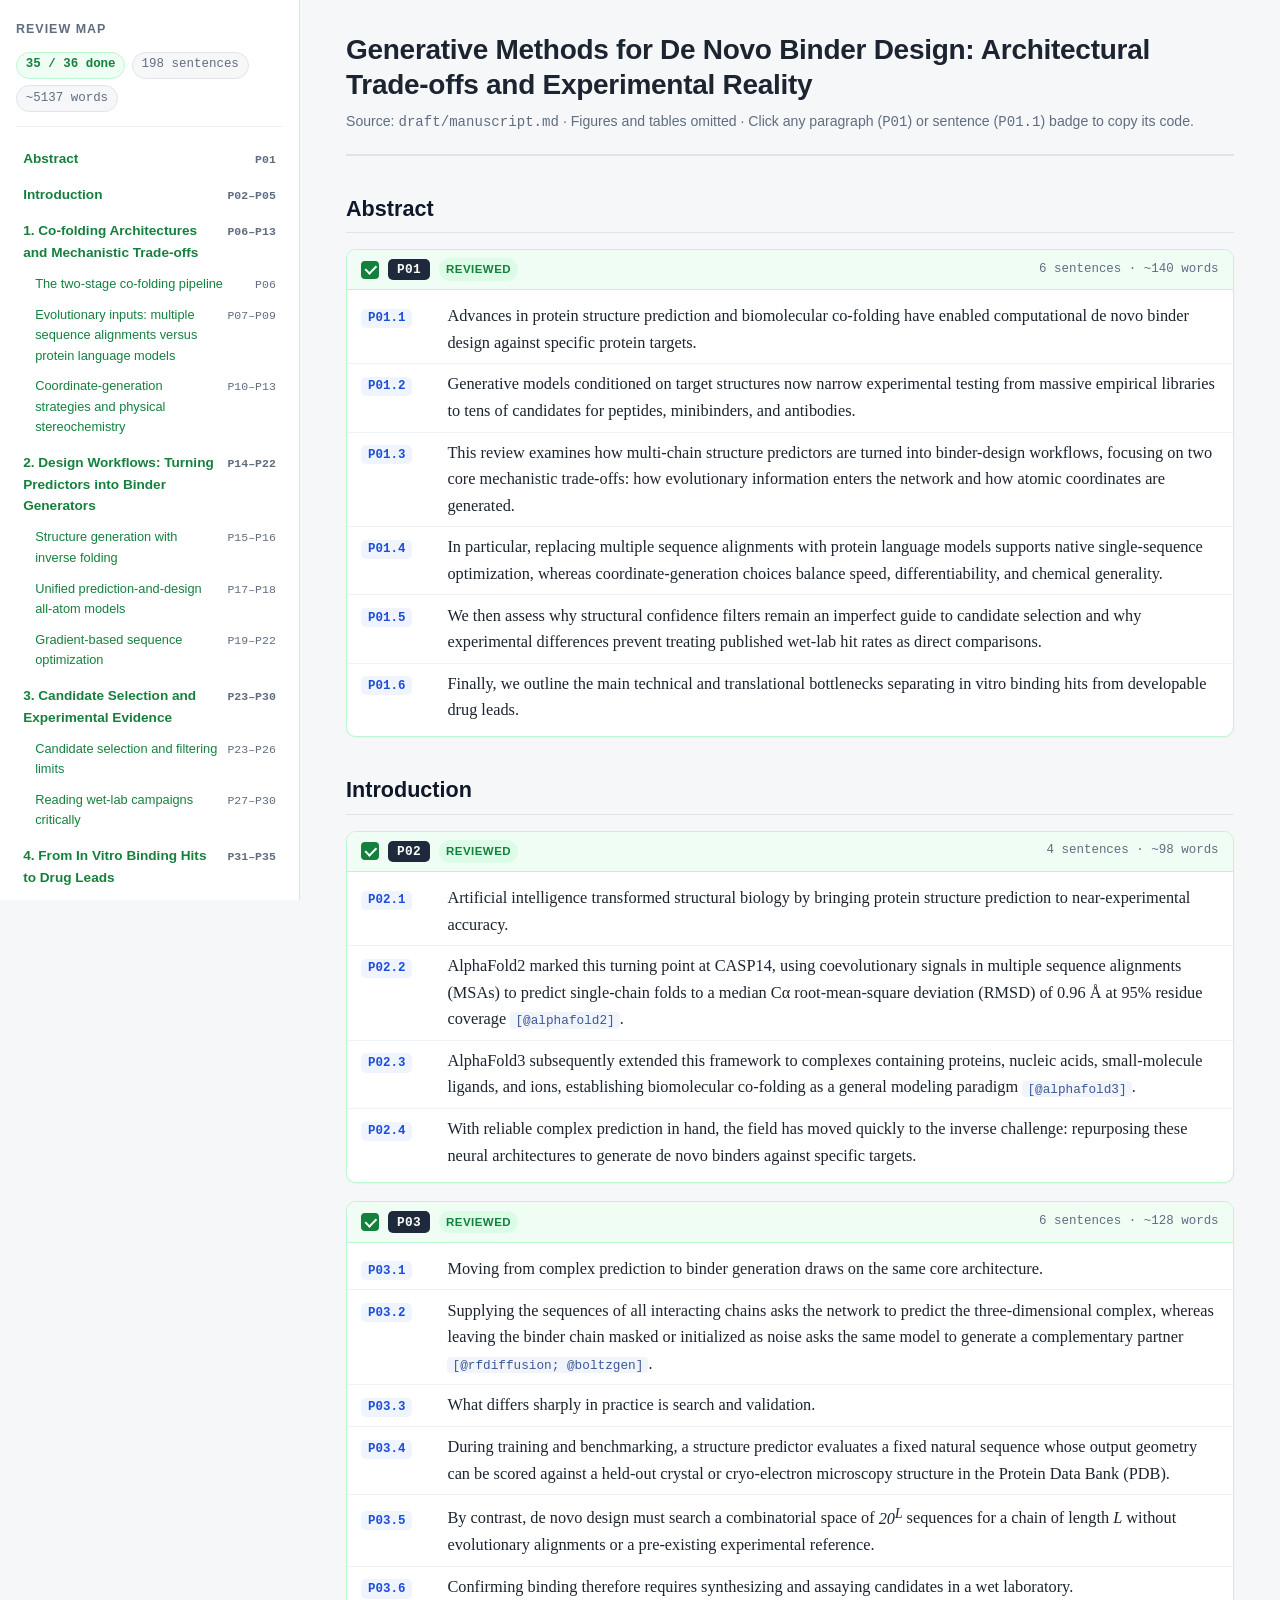
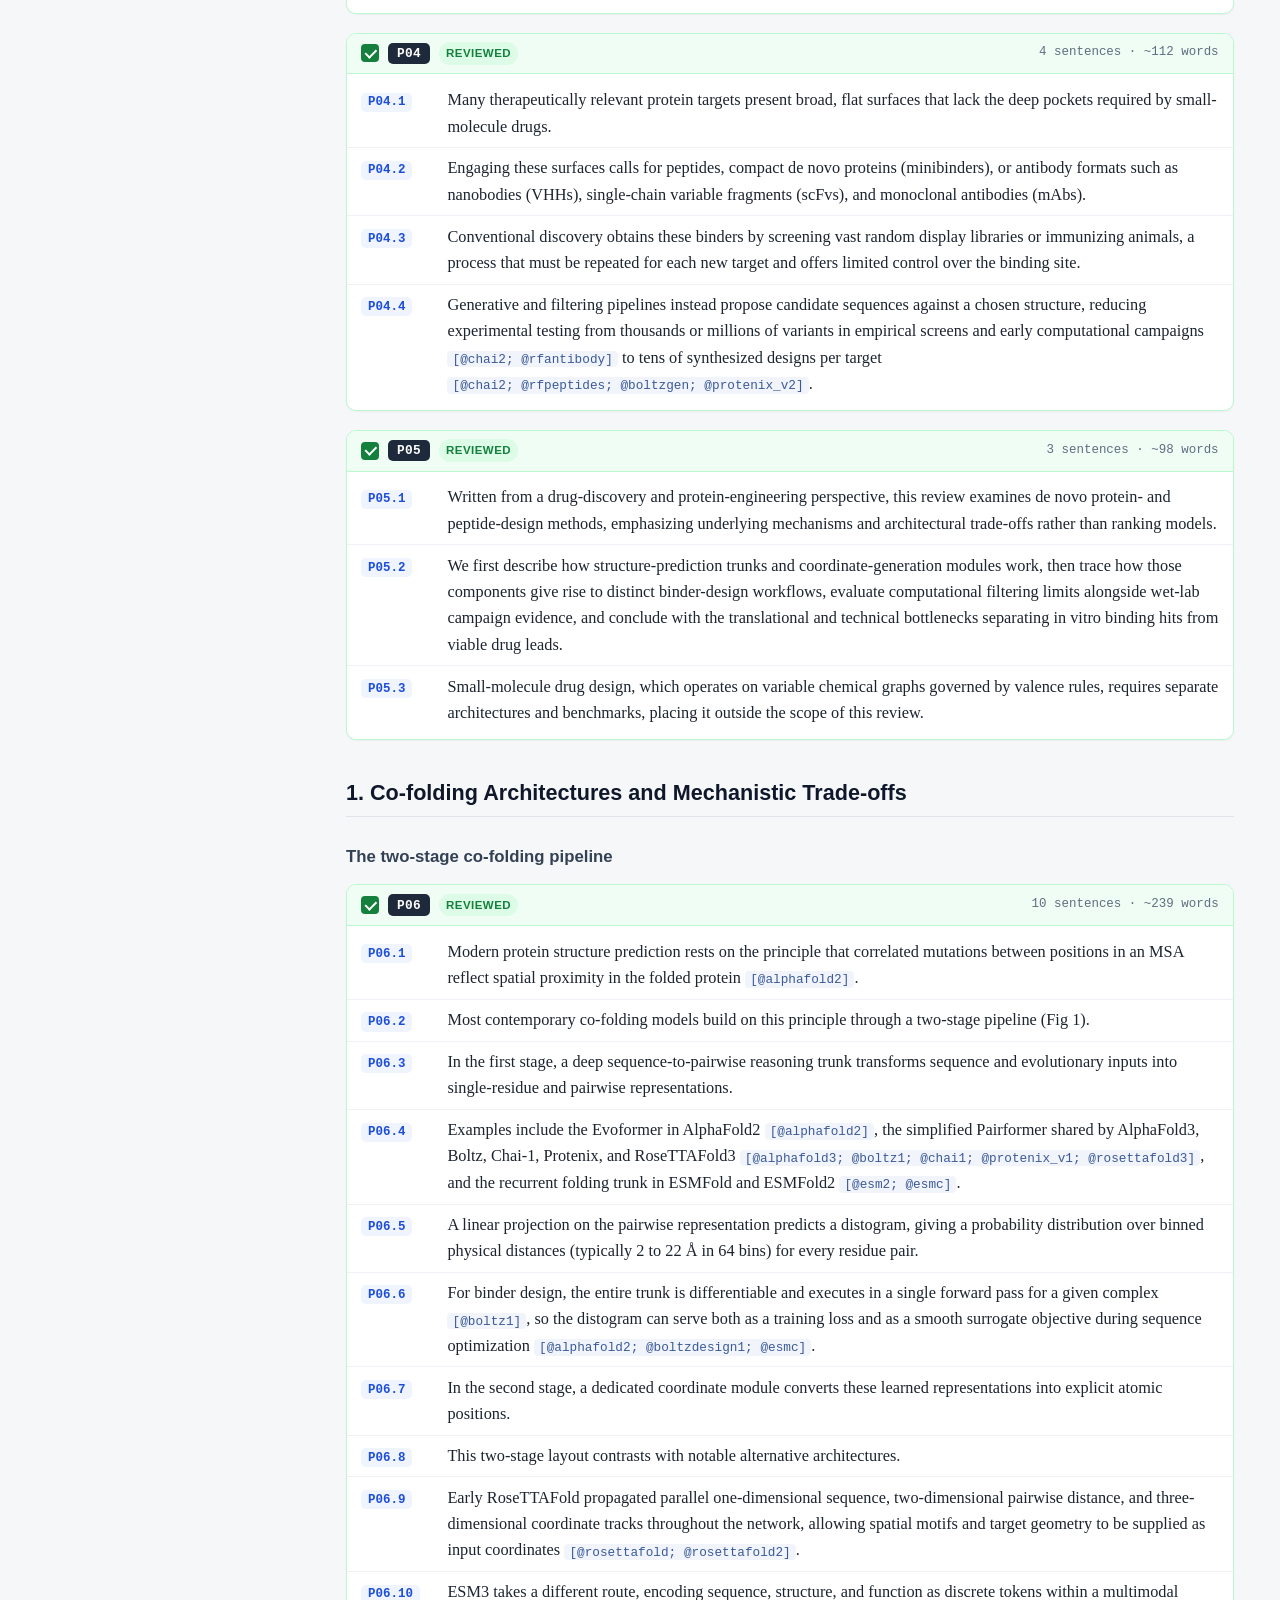
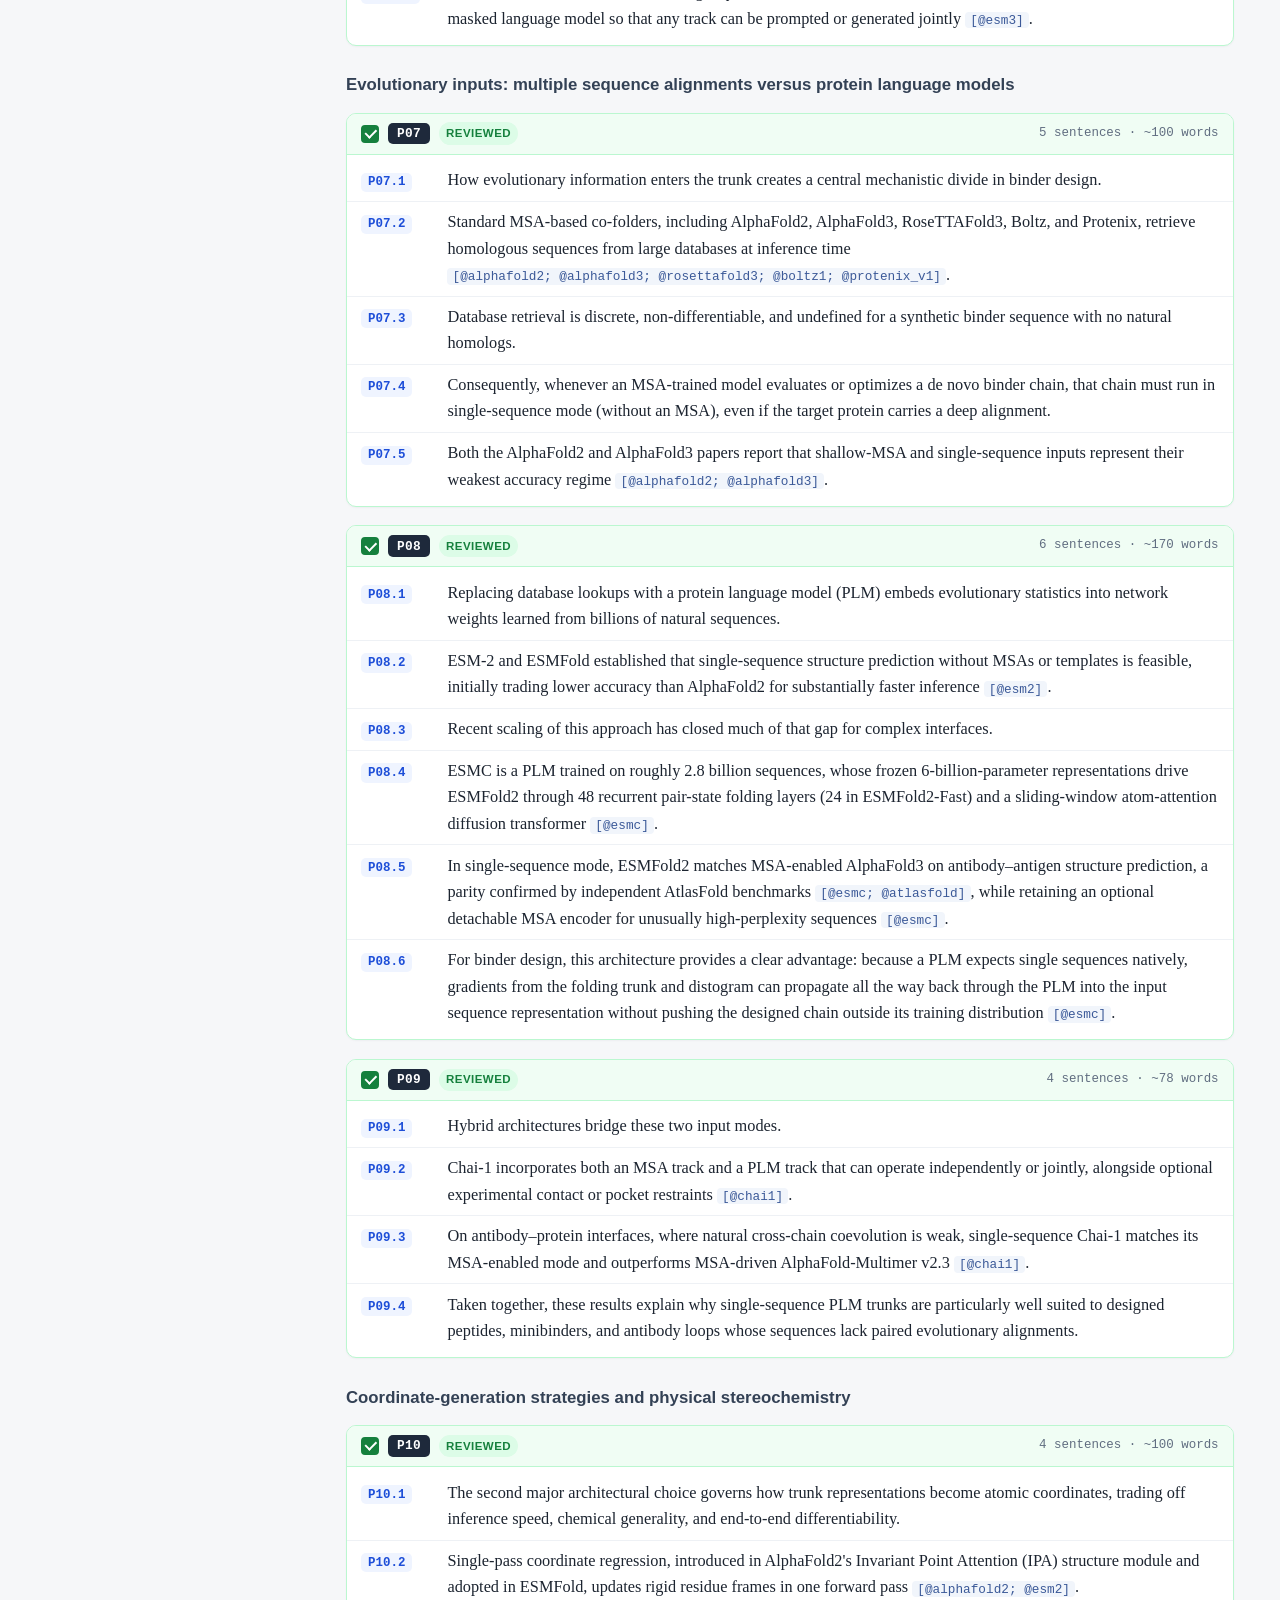
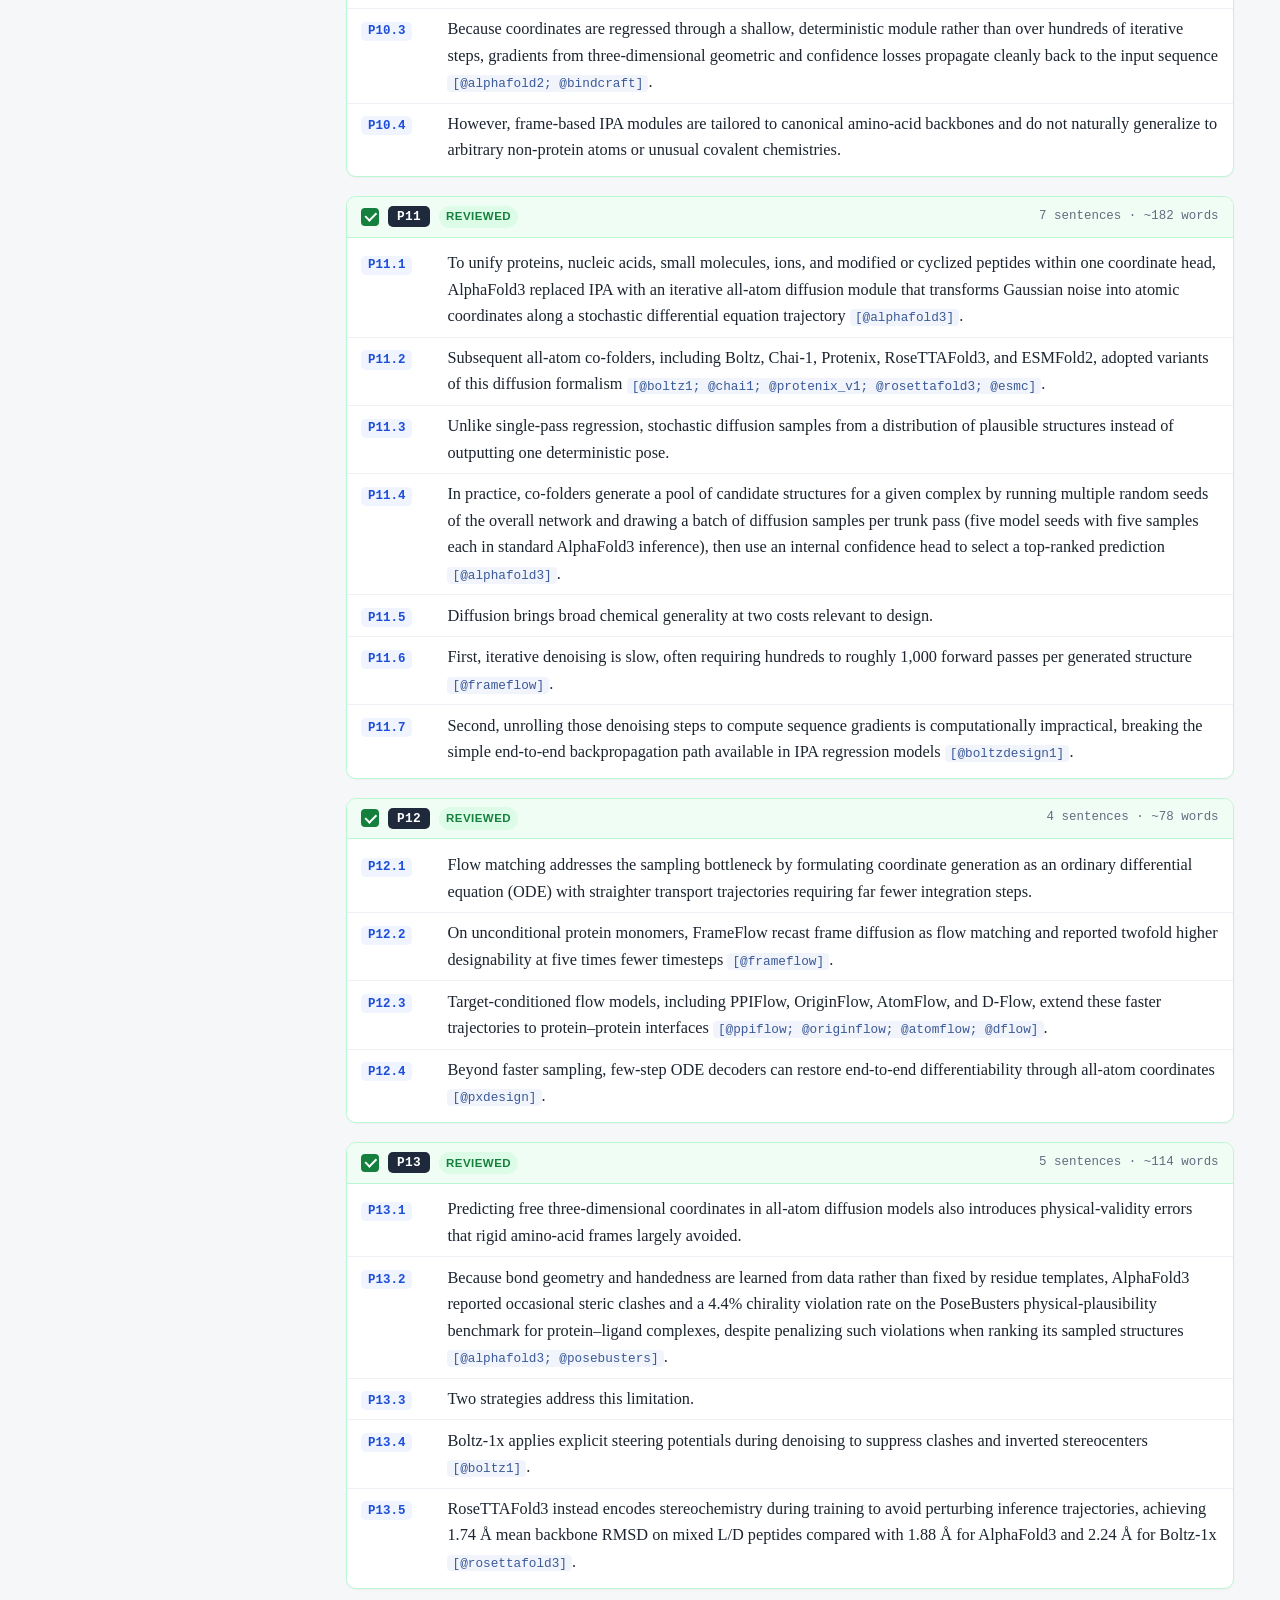
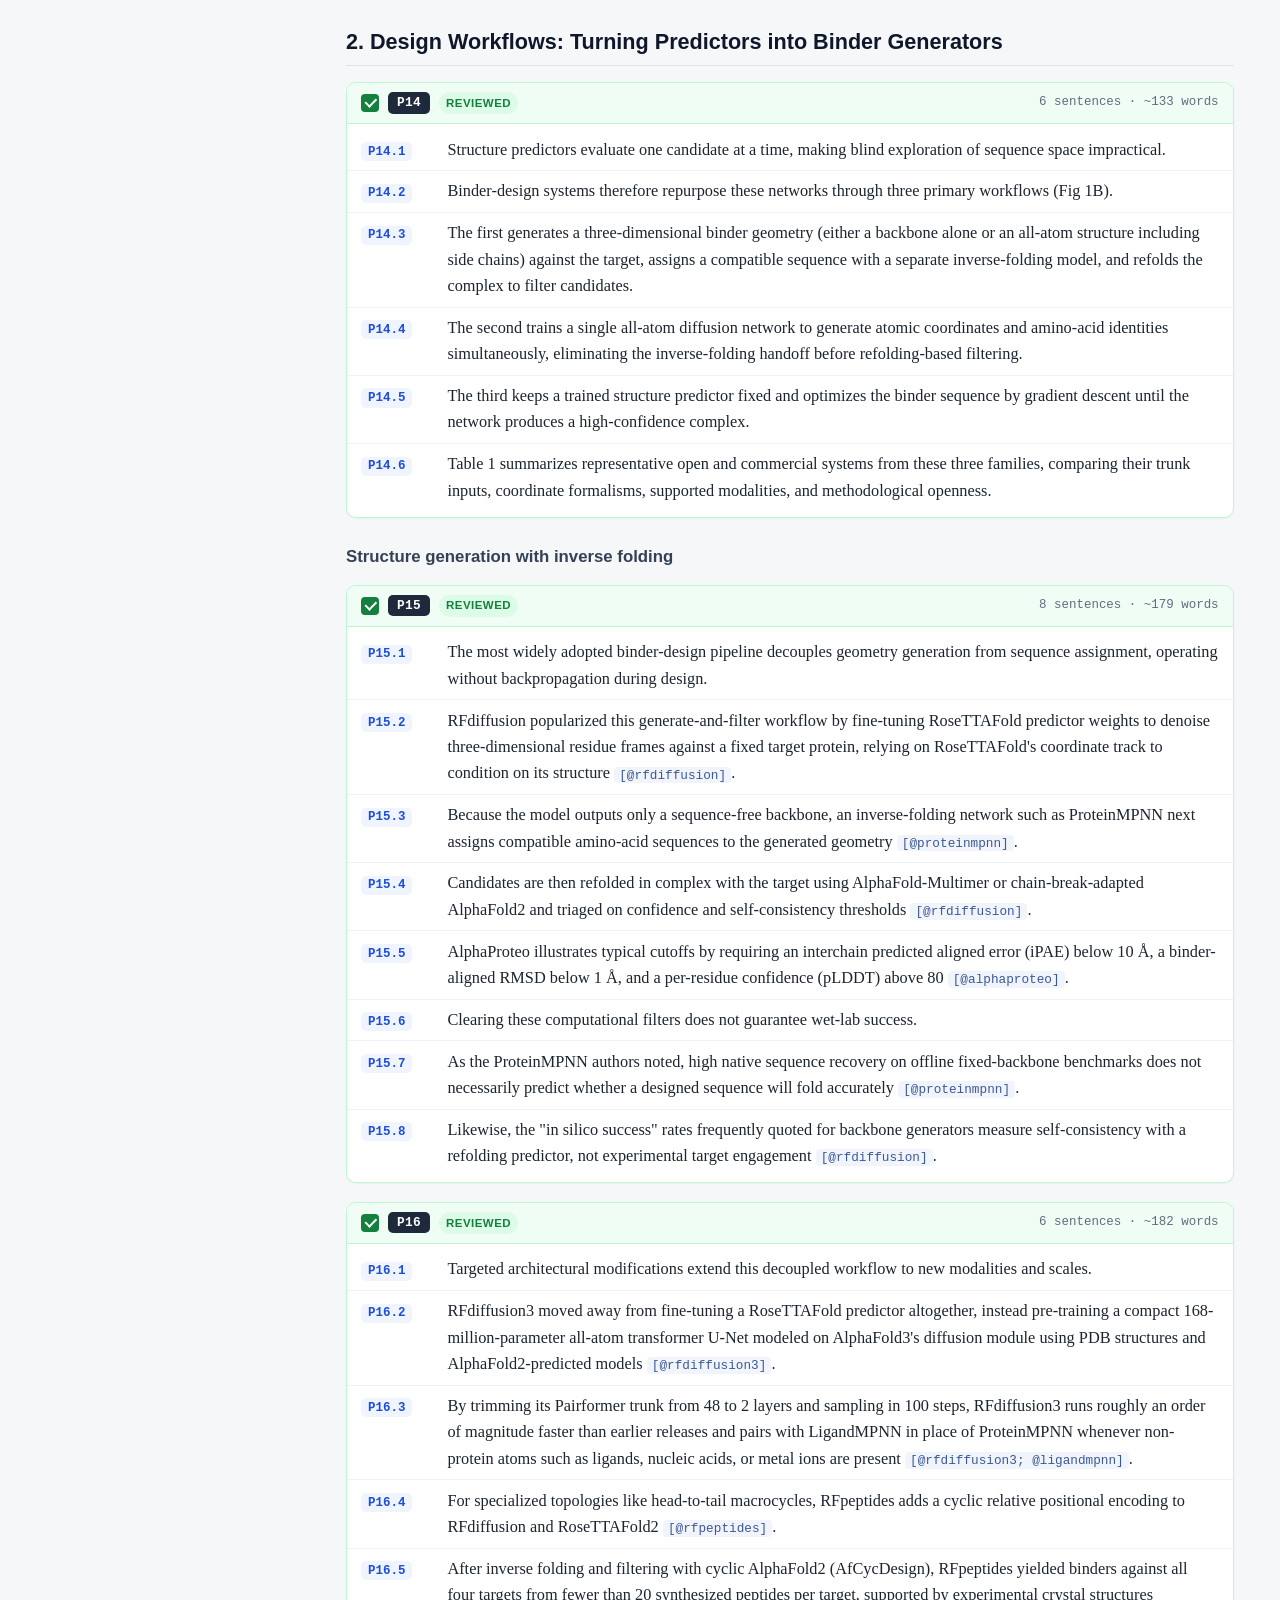
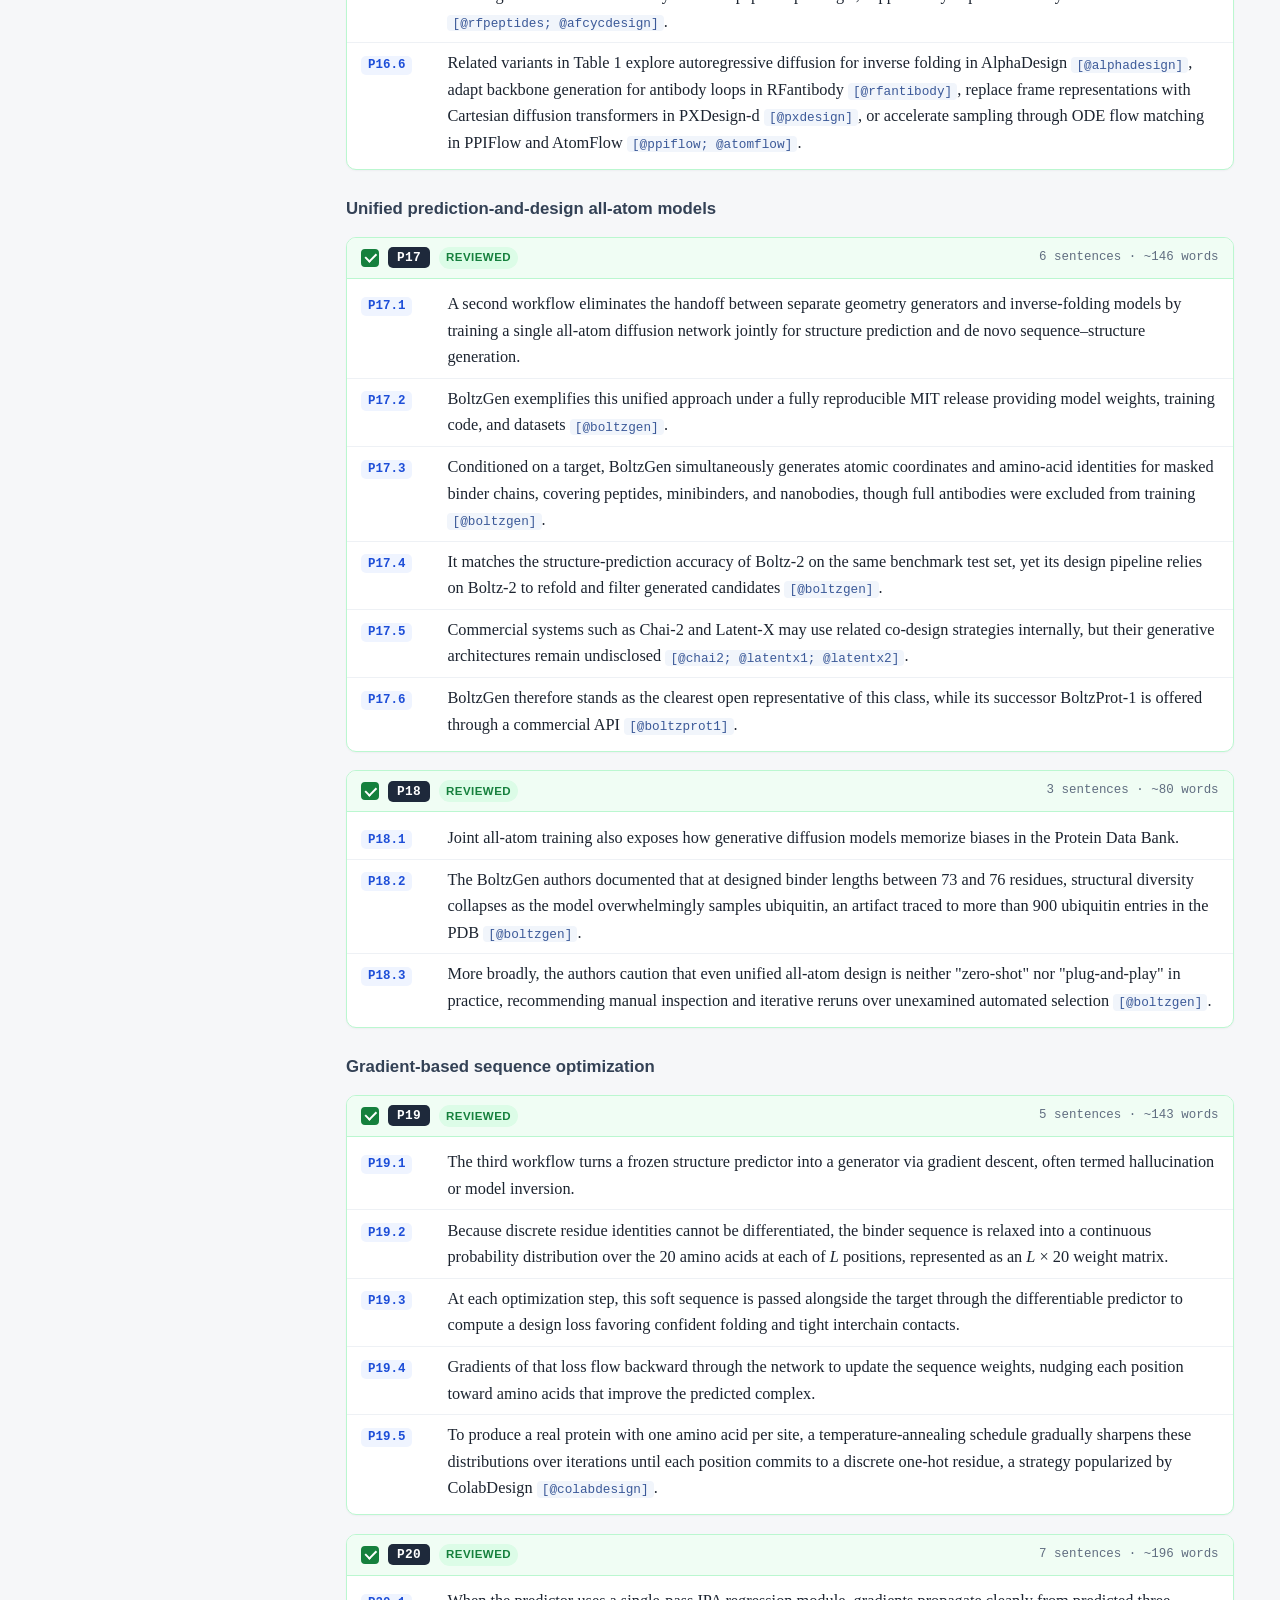
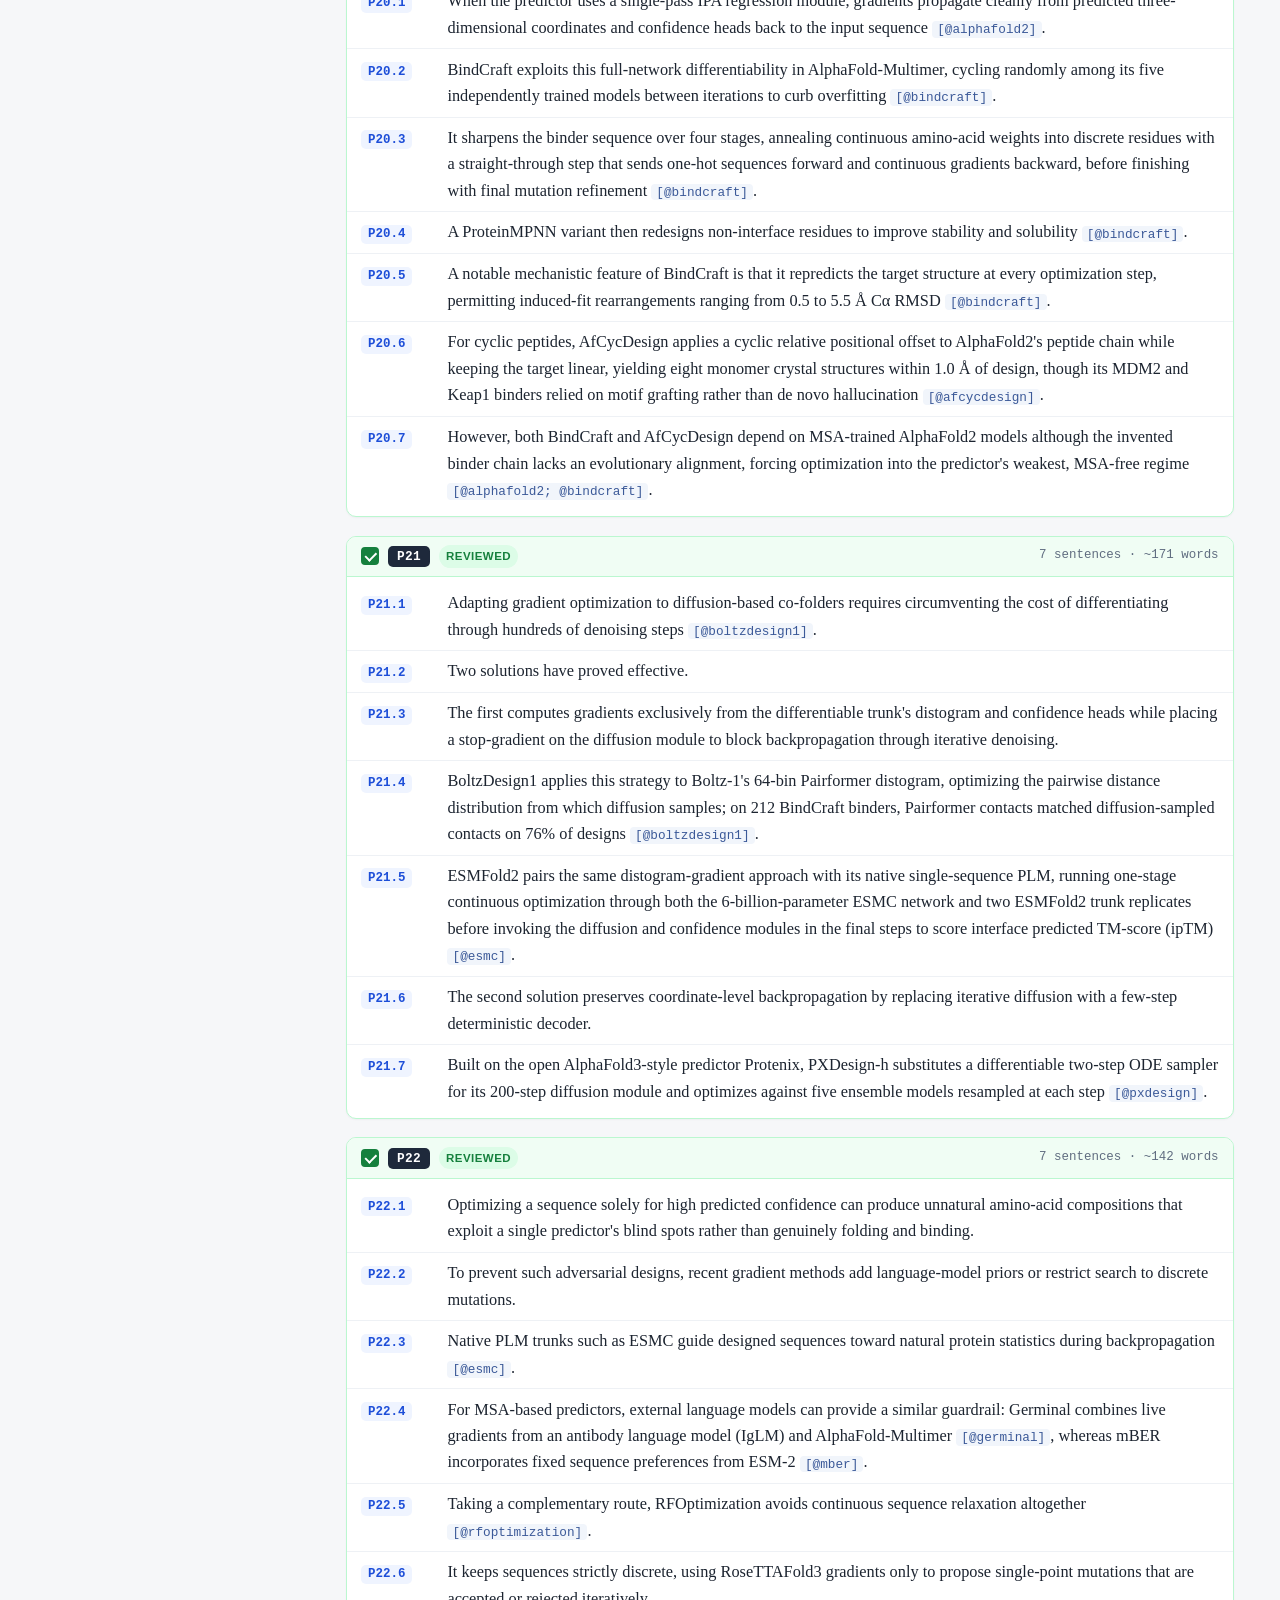
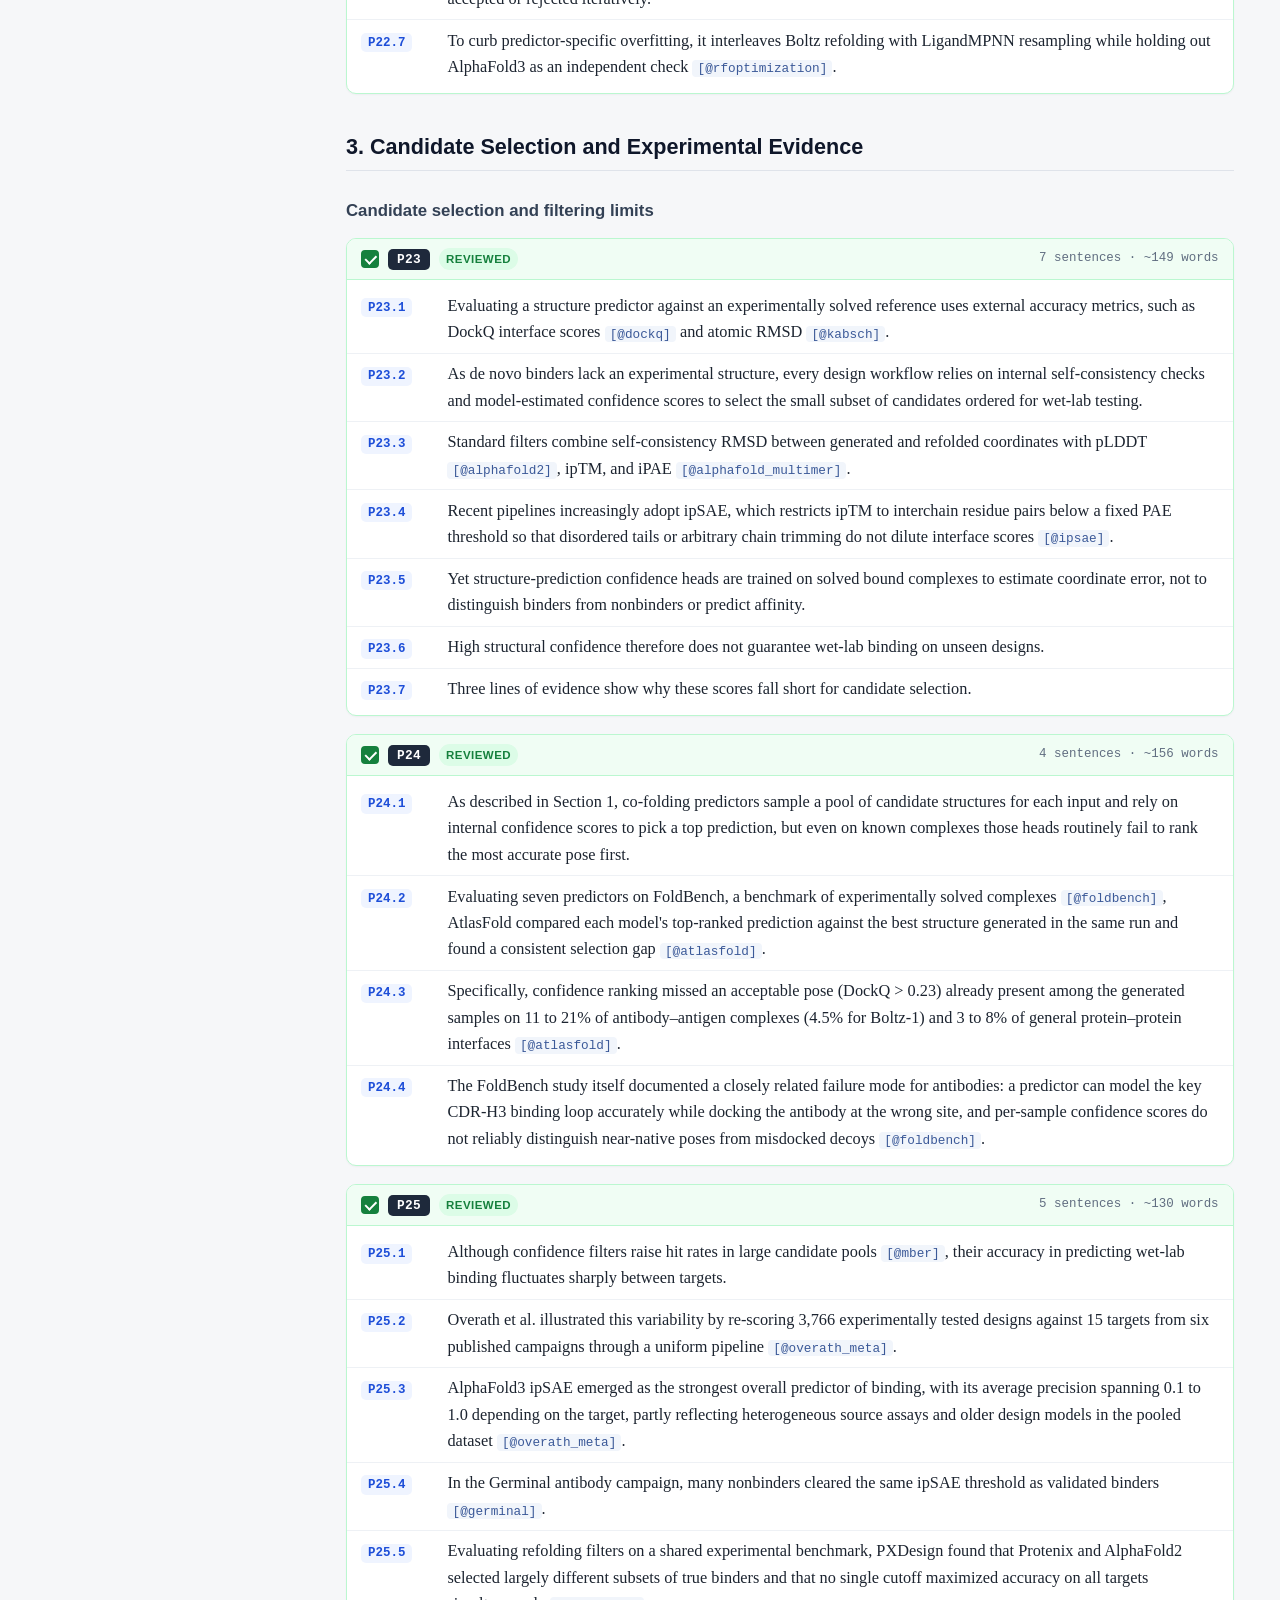
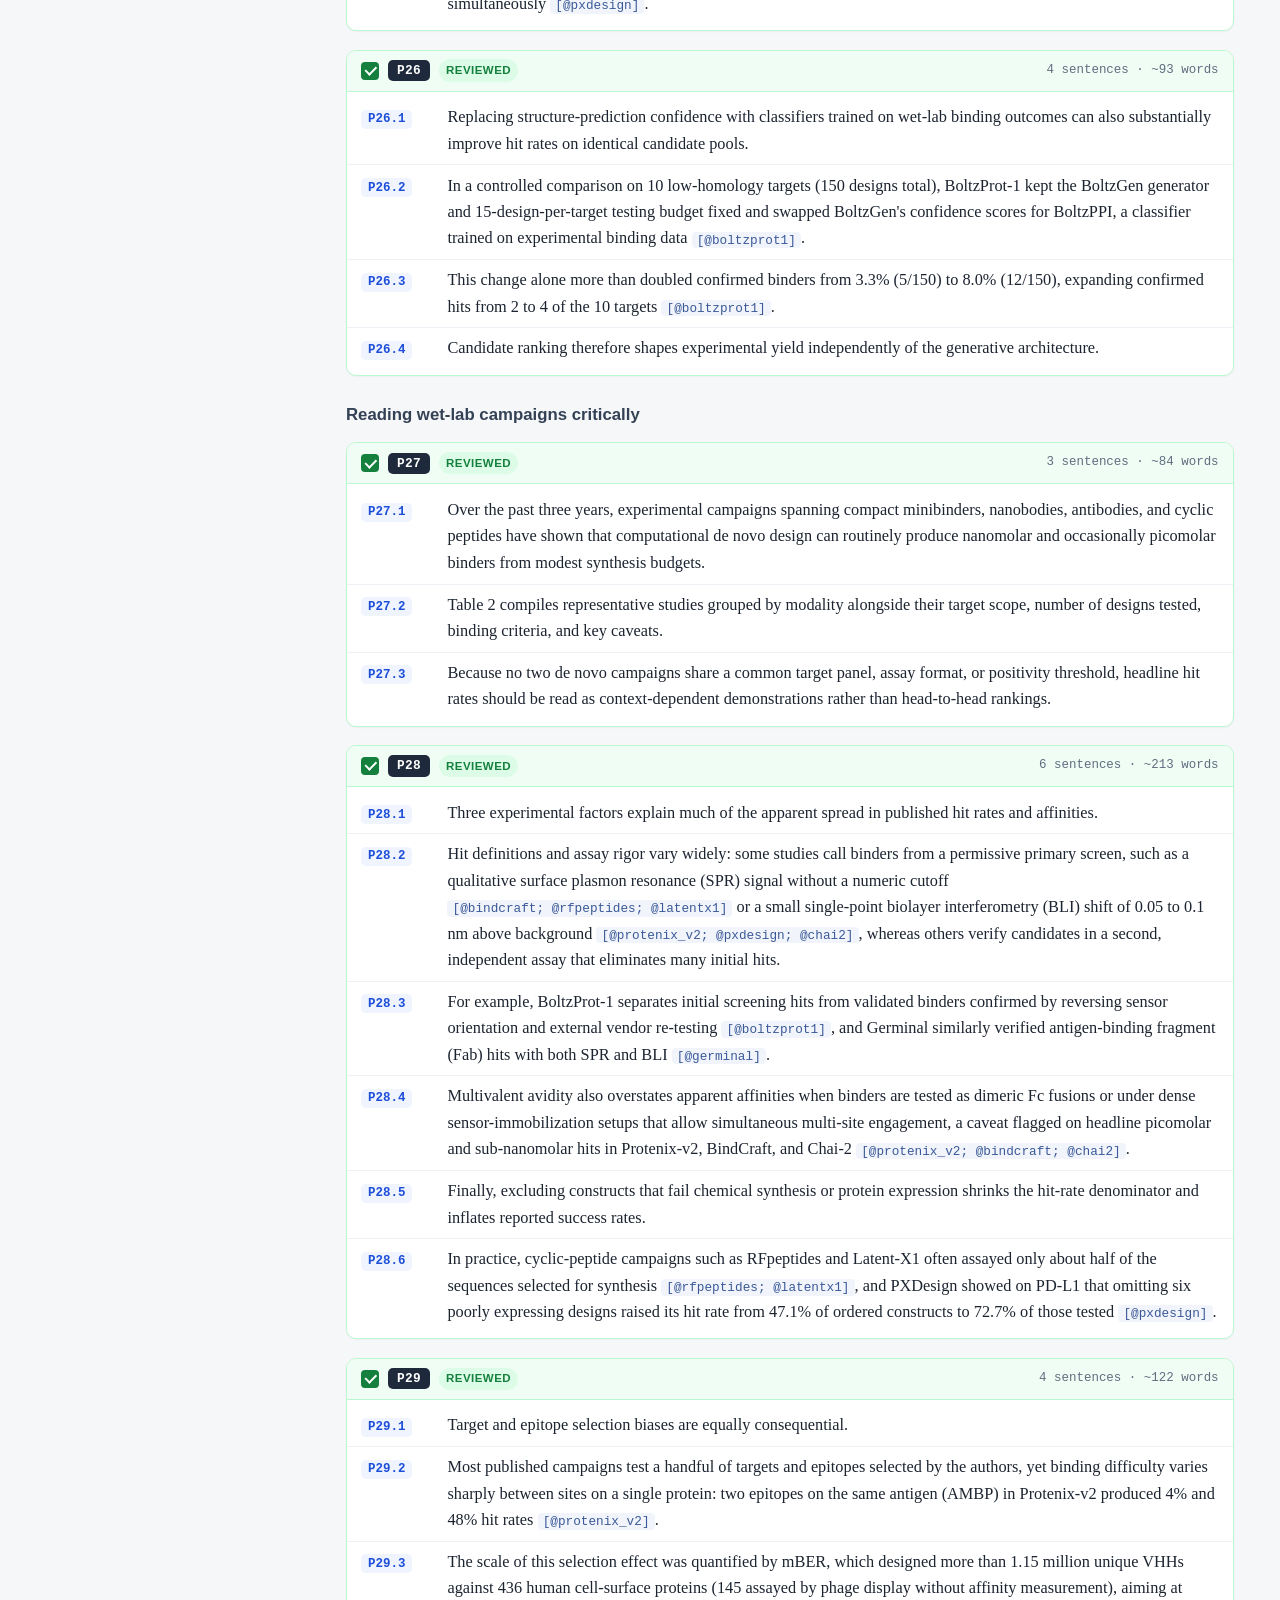
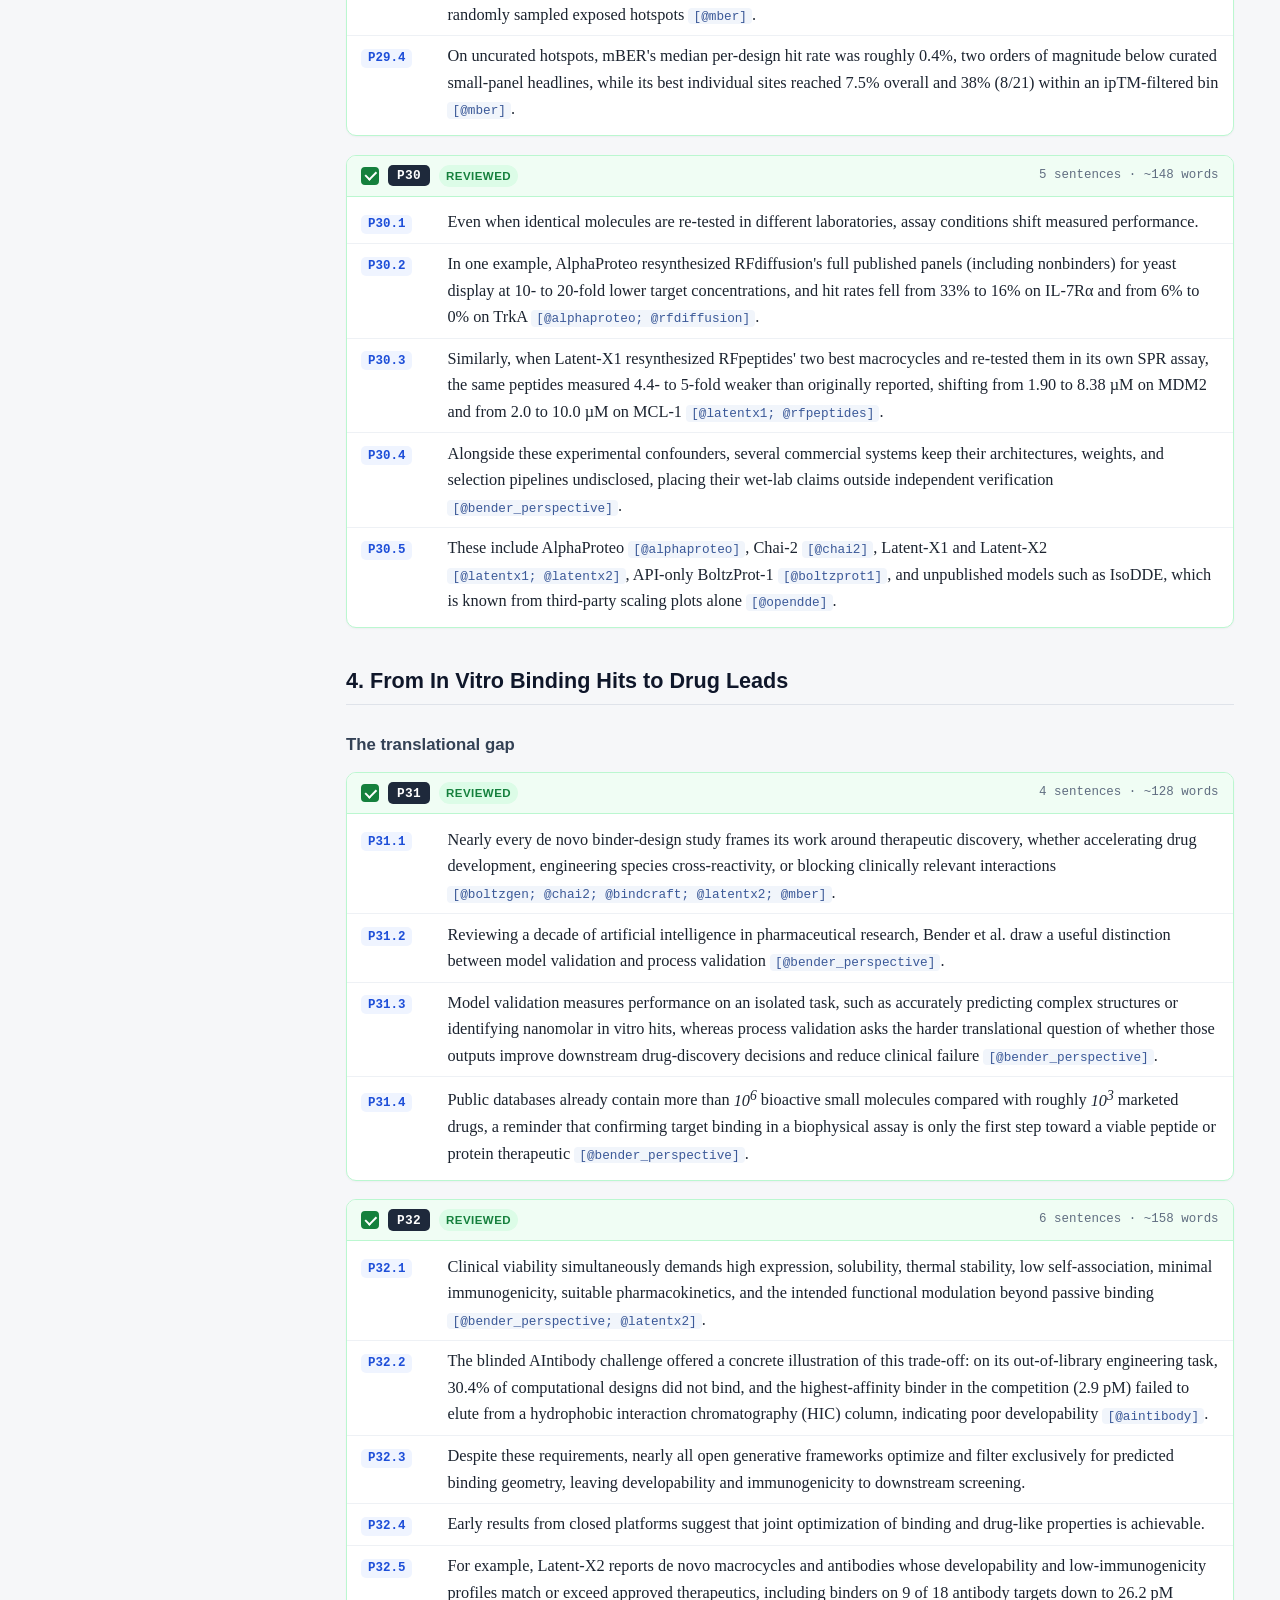
==== commit 77e34479: "Paragraph-by-paragraph polish pass across P01-P35 and rebuild review HTML" ====
--- a/draft/review.html
+++ b/draft/review.html
@@ -397,9 +397,9 @@
     <aside class="sidebar">
       <div class="sidebar-title">Review Map</div>
       <div class="stats">
-        <span class="stat-pill progress">35 / 35 done</span>
-        <span class="stat-pill">185 sentences</span>
-        <span class="stat-pill">~5220 words</span>
+        <span class="stat-pill progress">35 / 36 done</span>
+        <span class="stat-pill">198 sentences</span>
+        <span class="stat-pill">~5137 words</span>
       </div>
       <nav>
         <ul class="toc-list">
@@ -421,21 +421,21 @@
             <li class="toc-sub toc-done"><a href="#2-design-workflows-turning-predictors-into-binder-generators-gradient-based-sequence-optimization"><span>Gradient-based sequence optimization</span><span class="toc-range">P19&ndash;P22</span></a></li>
           </ul>
         </li>
-        <li class="toc-sec toc-done"><a href="#3-candidate-selection-and-experimental-evidence"><span>3. Candidate Selection and Experimental Evidence</span><span class="toc-range">P23&ndash;P29</span></a>
+        <li class="toc-sec toc-done"><a href="#3-candidate-selection-and-experimental-evidence"><span>3. Candidate Selection and Experimental Evidence</span><span class="toc-range">P23&ndash;P30</span></a>
           <ul class="toc-sub-list">
             <li class="toc-sub toc-done"><a href="#3-candidate-selection-and-experimental-evidence-candidate-selection-and-filtering-limits"><span>Candidate selection and filtering limits</span><span class="toc-range">P23&ndash;P26</span></a></li>
-            <li class="toc-sub toc-done"><a href="#3-candidate-selection-and-experimental-evidence-reading-wet-lab-campaigns-critically"><span>Reading wet-lab campaigns critically</span><span class="toc-range">P27&ndash;P29</span></a></li>
+            <li class="toc-sub toc-done"><a href="#3-candidate-selection-and-experimental-evidence-reading-wet-lab-campaigns-critically"><span>Reading wet-lab campaigns critically</span><span class="toc-range">P27&ndash;P30</span></a></li>
           </ul>
         </li>
-        <li class="toc-sec toc-done"><a href="#4-from-in-vitro-binding-hits-to-drug-leads"><span>4. From In Vitro Binding Hits to Drug Leads</span><span class="toc-range">P30&ndash;P34</span></a>
+        <li class="toc-sec toc-done"><a href="#4-from-in-vitro-binding-hits-to-drug-leads"><span>4. From In Vitro Binding Hits to Drug Leads</span><span class="toc-range">P31&ndash;P35</span></a>
           <ul class="toc-sub-list">
-            <li class="toc-sub toc-done"><a href="#4-from-in-vitro-binding-hits-to-drug-leads-the-translational-gap"><span>The translational gap</span><span class="toc-range">P30&ndash;P31</span></a></li>
-            <li class="toc-sub toc-done"><a href="#4-from-in-vitro-binding-hits-to-drug-leads-quantitative-protein-protein-affinity-prediction"><span>Quantitative protein–protein affinity prediction</span><span class="toc-range">P32</span></a></li>
-            <li class="toc-sub toc-done"><a href="#4-from-in-vitro-binding-hits-to-drug-leads-targets-without-experimental-structures-and-conformational-dynamics"><span>Targets without experimental structures and conformational dynamics</span><span class="toc-range">P33</span></a></li>
-            <li class="toc-sub toc-done"><a href="#4-from-in-vitro-binding-hits-to-drug-leads-blinded-prospective-benchmarks-for-de-novo-design"><span>Blinded prospective benchmarks for de novo design</span><span class="toc-range">P34</span></a></li>
+            <li class="toc-sub toc-done"><a href="#4-from-in-vitro-binding-hits-to-drug-leads-the-translational-gap"><span>The translational gap</span><span class="toc-range">P31&ndash;P32</span></a></li>
+            <li class="toc-sub toc-done"><a href="#4-from-in-vitro-binding-hits-to-drug-leads-quantitative-protein-protein-affinity-prediction"><span>Quantitative protein–protein affinity prediction</span><span class="toc-range">P33</span></a></li>
+            <li class="toc-sub toc-done"><a href="#4-from-in-vitro-binding-hits-to-drug-leads-targets-without-experimental-structures-and-conformational-dynamics"><span>Targets without experimental structures and conformational dynamics</span><span class="toc-range">P34</span></a></li>
+            <li class="toc-sub toc-done"><a href="#4-from-in-vitro-binding-hits-to-drug-leads-blinded-prospective-benchmarks-for-de-novo-design"><span>Blinded prospective benchmarks for de novo design</span><span class="toc-range">P35</span></a></li>
           </ul>
         </li>
-        <li class="toc-sec toc-done"><a href="#conclusions"><span>Conclusions</span><span class="toc-range">P35</span></a>
+        <li class="toc-sec"><a href="#conclusions"><span>Conclusions</span><span class="toc-range">P36</span></a>
         </li>
         </ul>
       </nav>
@@ -458,7 +458,7 @@
           <button class="code para-code" data-copy="P01" title="Copy P01">P01</button>
           <span class="done-badge">Reviewed</span>
         </div>
-        <span class="para-meta">6 sentences &middot; ~148 words</span>
+        <span class="para-meta">6 sentences &middot; ~140 words</span>
       </header>
       <div class="sentences">
       <div class="sentence-row" id="P01.1">
@@ -467,7 +467,7 @@
       </div>
       <div class="sentence-row" id="P01.2">
         <button class="code sentence-code" data-copy="P01.2" title="Copy P01.2">P01.2</button>
-        <div class="sentence-text">Generative models conditioned on target structures now narrow experimental testing from massive empirical libraries to tens of candidates per target across peptides, minibinders, and antibodies.</div>
+        <div class="sentence-text">Generative models conditioned on target structures now narrow experimental testing from massive empirical libraries to tens of candidates for peptides, minibinders, and antibodies.</div>
       </div>
       <div class="sentence-row" id="P01.3">
         <button class="code sentence-code" data-copy="P01.3" title="Copy P01.3">P01.3</button>
@@ -475,15 +475,15 @@
       </div>
       <div class="sentence-row" id="P01.4">
         <button class="code sentence-code" data-copy="P01.4" title="Copy P01.4">P01.4</button>
-        <div class="sentence-text">In particular, we discuss how replacing multiple sequence alignments with protein language models enables native single-sequence optimization, and how coordinate-generation choices balance speed, differentiability, and chemical generality.</div>
+        <div class="sentence-text">In particular, replacing multiple sequence alignments with protein language models supports native single-sequence optimization, whereas coordinate-generation choices balance speed, differentiability, and chemical generality.</div>
       </div>
       <div class="sentence-row" id="P01.5">
         <button class="code sentence-code" data-copy="P01.5" title="Copy P01.5">P01.5</button>
-        <div class="sentence-text">We also examine why structural confidence filters remain an imperfect guide to candidate selection and why experimental differences prevent treating published wet-lab hit rates as direct comparisons.</div>
+        <div class="sentence-text">We then assess why structural confidence filters remain an imperfect guide to candidate selection and why experimental differences prevent treating published wet-lab hit rates as direct comparisons.</div>
       </div>
       <div class="sentence-row" id="P01.6">
         <button class="code sentence-code" data-copy="P01.6" title="Copy P01.6">P01.6</button>
-        <div class="sentence-text">Finally, we outline the main technical and translational bottlenecks that still separate in vitro binding hits from developable drug leads.</div>
+        <div class="sentence-text">Finally, we outline the main technical and translational bottlenecks separating in vitro binding hits from developable drug leads.</div>
       </div>
       </div>
     </article>
@@ -498,7 +498,7 @@
           <button class="code para-code" data-copy="P02" title="Copy P02">P02</button>
           <span class="done-badge">Reviewed</span>
         </div>
-        <span class="para-meta">4 sentences &middot; ~113 words</span>
+        <span class="para-meta">4 sentences &middot; ~98 words</span>
       </header>
       <div class="sentences">
       <div class="sentence-row" id="P02.1">
@@ -507,15 +507,15 @@
       </div>
       <div class="sentence-row" id="P02.2">
         <button class="code sentence-code" data-copy="P02.2" title="Copy P02.2">P02.2</button>
-        <div class="sentence-text">AlphaFold2 marked this turning point in the CASP14 assessment, showing that coevolutionary signals in multiple sequence alignments (MSAs) can recover single-chain folds to a median backbone accuracy of 0.96 Å r.m.s.d.95, compared with 2.8 Å for the next best method <span class="cite">[@alphafold2]</span>.</div>
+        <div class="sentence-text">AlphaFold2 marked this turning point at CASP14, using coevolutionary signals in multiple sequence alignments (MSAs) to predict single-chain folds to a median Cα root-mean-square deviation (RMSD) of 0.96 Å at 95% residue coverage <span class="cite">[@alphafold2]</span>.</div>
       </div>
       <div class="sentence-row" id="P02.3">
         <button class="code sentence-code" data-copy="P02.3" title="Copy P02.3">P02.3</button>
-        <div class="sentence-text">AlphaFold3 subsequently generalized this framework to complexes containing proteins, nucleic acids, small-molecule ligands, and ions, establishing biomolecular co-folding as a general modeling paradigm <span class="cite">[@alphafold3]</span>.</div>
+        <div class="sentence-text">AlphaFold3 subsequently extended this framework to complexes containing proteins, nucleic acids, small-molecule ligands, and ions, establishing biomolecular co-folding as a general modeling paradigm <span class="cite">[@alphafold3]</span>.</div>
       </div>
       <div class="sentence-row" id="P02.4">
         <button class="code sentence-code" data-copy="P02.4" title="Copy P02.4">P02.4</button>
-        <div class="sentence-text">With accurate complex prediction in hand, the field has moved quickly to the inverse challenge: repurposing these neural architectures not merely to fold known proteins, but to generate de novo binders against specific protein targets.</div>
+        <div class="sentence-text">With reliable complex prediction in hand, the field has moved quickly to the inverse challenge: repurposing these neural architectures to generate de novo binders against specific targets.</div>
       </div>
       </div>
     </article>
@@ -526,7 +526,7 @@
           <button class="code para-code" data-copy="P03" title="Copy P03">P03</button>
           <span class="done-badge">Reviewed</span>
         </div>
-        <span class="para-meta">5 sentences &middot; ~138 words</span>
+        <span class="para-meta">6 sentences &middot; ~128 words</span>
       </header>
       <div class="sentences">
       <div class="sentence-row" id="P03.1">
@@ -543,11 +543,15 @@
       </div>
       <div class="sentence-row" id="P03.4">
         <button class="code sentence-code" data-copy="P03.4" title="Copy P03.4">P03.4</button>
-        <div class="sentence-text">During training and benchmarking, a structure predictor evaluates a fixed natural sequence whose predicted geometry can be scored directly against a held-out crystal or cryo-electron microscopy structure in the Protein Data Bank (PDB).</div>
+        <div class="sentence-text">During training and benchmarking, a structure predictor evaluates a fixed natural sequence whose output geometry can be scored against a held-out crystal or cryo-electron microscopy structure in the Protein Data Bank (PDB).</div>
       </div>
       <div class="sentence-row" id="P03.5">
         <button class="code sentence-code" data-copy="P03.5" title="Copy P03.5">P03.5</button>
-        <div class="sentence-text">By contrast, de novo design must search a combinatorial space of <span class="math">20<sup>L</sup></span> sequences for a chain of length <em>L</em>, lacks natural evolutionary alignments for the invented binder, and has no pre-existing structural reference, so binding can only be confirmed by synthesizing and assaying candidates in a wet laboratory.</div>
+        <div class="sentence-text">By contrast, de novo design must search a combinatorial space of <span class="math">20<sup>L</sup></span> sequences for a chain of length <em>L</em> without evolutionary alignments or a pre-existing experimental reference.</div>
+      </div>
+      <div class="sentence-row" id="P03.6">
+        <button class="code sentence-code" data-copy="P03.6" title="Copy P03.6">P03.6</button>
+        <div class="sentence-text">Confirming binding therefore requires synthesizing and assaying candidates in a wet laboratory.</div>
       </div>
       </div>
     </article>
@@ -558,7 +562,7 @@
           <button class="code para-code" data-copy="P04" title="Copy P04">P04</button>
           <span class="done-badge">Reviewed</span>
         </div>
-        <span class="para-meta">4 sentences &middot; ~116 words</span>
+        <span class="para-meta">4 sentences &middot; ~112 words</span>
       </header>
       <div class="sentences">
       <div class="sentence-row" id="P04.1">
@@ -571,11 +575,11 @@
       </div>
       <div class="sentence-row" id="P04.3">
         <button class="code sentence-code" data-copy="P04.3" title="Copy P04.3">P04.3</button>
-        <div class="sentence-text">Conventional discovery obtains such binders by screening vast random display libraries or immunizing animals, a process that must be repeated for each new target and offers limited control over the binding site.</div>
+        <div class="sentence-text">Conventional discovery obtains these binders by screening vast random display libraries or immunizing animals, a process that must be repeated for each new target and offers limited control over the binding site.</div>
       </div>
       <div class="sentence-row" id="P04.4">
         <button class="code sentence-code" data-copy="P04.4" title="Copy P04.4">P04.4</button>
-        <div class="sentence-text">Generative and filtering pipelines instead propose candidate sequences directly against a chosen target structure, narrowing experimental synthesis budgets from thousands or millions of variants in display libraries and early computational campaigns <span class="cite">[@chai2; @rfantibody]</span> down to tens of tested designs per target <span class="cite">[@chai2; @rfpeptides; @boltzgen; @protenix_v2]</span>.</div>
+        <div class="sentence-text">Generative and filtering pipelines instead propose candidate sequences against a chosen structure, reducing experimental testing from thousands or millions of variants in empirical screens and early computational campaigns <span class="cite">[@chai2; @rfantibody]</span> to tens of synthesized designs per target <span class="cite">[@chai2; @rfpeptides; @boltzgen; @protenix_v2]</span>.</div>
       </div>
       </div>
     </article>
@@ -591,15 +595,15 @@
       <div class="sentences">
       <div class="sentence-row" id="P05.1">
         <button class="code sentence-code" data-copy="P05.1" title="Copy P05.1">P05.1</button>
-        <div class="sentence-text">Written from a drug-discovery and protein-engineering perspective, this review examines these protein- and peptide-design methods, emphasizing underlying mechanisms and architectural trade-offs rather than ranking models.</div>
+        <div class="sentence-text">Written from a drug-discovery and protein-engineering perspective, this review examines de novo protein- and peptide-design methods, emphasizing underlying mechanisms and architectural trade-offs rather than ranking models.</div>
       </div>
       <div class="sentence-row" id="P05.2">
         <button class="code sentence-code" data-copy="P05.2" title="Copy P05.2">P05.2</button>
-        <div class="sentence-text">We first examine how structure-prediction trunks and coordinate-generation modules operate, then trace how those components give rise to distinct binder-design workflows, evaluate computational filtering limits alongside wet-lab campaign evidence, and conclude with the translational and technical bottlenecks separating in vitro binding hits from viable drug leads.</div>
+        <div class="sentence-text">We first describe how structure-prediction trunks and coordinate-generation modules work, then trace how those components give rise to distinct binder-design workflows, evaluate computational filtering limits alongside wet-lab campaign evidence, and conclude with the translational and technical bottlenecks separating in vitro binding hits from viable drug leads.</div>
       </div>
       <div class="sentence-row" id="P05.3">
         <button class="code sentence-code" data-copy="P05.3" title="Copy P05.3">P05.3</button>
-        <div class="sentence-text">Small-molecule drug design, which operates on variable chemical graphs governed by valence rules, requires separate architectures and benchmarks and therefore lies outside the scope of this review.</div>
+        <div class="sentence-text">Small-molecule drug design, which operates on variable chemical graphs governed by valence rules, requires separate architectures and benchmarks, placing it outside the scope of this review.</div>
       </div>
       </div>
     </article>
@@ -616,20 +620,20 @@
           <button class="code para-code" data-copy="P06" title="Copy P06">P06</button>
           <span class="done-badge">Reviewed</span>
         </div>
-        <span class="para-meta">7 sentences &middot; ~208 words</span>
+        <span class="para-meta">10 sentences &middot; ~239 words</span>
       </header>
       <div class="sentences">
       <div class="sentence-row" id="P06.1">
         <button class="code sentence-code" data-copy="P06.1" title="Copy P06.1">P06.1</button>
-        <div class="sentence-text">Modern protein structure prediction rests on the principle that correlated mutations between positions in an MSA reflect spatial proximity in the folded three-dimensional structure <span class="cite">[@alphafold2]</span>.</div>
+        <div class="sentence-text">Modern protein structure prediction rests on the principle that correlated mutations between positions in an MSA reflect spatial proximity in the folded protein <span class="cite">[@alphafold2]</span>.</div>
       </div>
       <div class="sentence-row" id="P06.2">
         <button class="code sentence-code" data-copy="P06.2" title="Copy P06.2">P06.2</button>
-        <div class="sentence-text">Whereas early RoseTTAFold architectures propagated information through parallel one-dimensional sequence, two-dimensional pairwise distance, and three-dimensional coordinate tracks from input to output, allowing spatial motifs and target geometry to be supplied directly as coordinates <span class="cite">[@rosettafold; @rosettafold2]</span>, most contemporary co-folding models adopt a two-stage pipeline (Fig 1).</div>
+        <div class="sentence-text">Most contemporary co-folding models build on this principle through a two-stage pipeline (Fig 1).</div>
       </div>
       <div class="sentence-row" id="P06.3">
         <button class="code sentence-code" data-copy="P06.3" title="Copy P06.3">P06.3</button>
-        <div class="sentence-text">In the first stage, a deep sequence-to-pairwise reasoning trunk transforms sequence and evolutionary inputs into single-residue and pairwise residue representations.</div>
+        <div class="sentence-text">In the first stage, a deep sequence-to-pairwise reasoning trunk transforms sequence and evolutionary inputs into single-residue and pairwise representations.</div>
       </div>
       <div class="sentence-row" id="P06.4">
         <button class="code sentence-code" data-copy="P06.4" title="Copy P06.4">P06.4</button>
@@ -637,15 +641,27 @@
       </div>
       <div class="sentence-row" id="P06.5">
         <button class="code sentence-code" data-copy="P06.5" title="Copy P06.5">P06.5</button>
-        <div class="sentence-text">A linear projection on the pairwise representation predicts a distogram, giving a probability distribution over binned physical three-dimensional distances (typically 2 to 22 Å in 64 bins) for every residue pair.</div>
+        <div class="sentence-text">A linear projection on the pairwise representation predicts a distogram, giving a probability distribution over binned physical distances (typically 2 to 22 Å in 64 bins) for every residue pair.</div>
       </div>
       <div class="sentence-row" id="P06.6">
         <button class="code sentence-code" data-copy="P06.6" title="Copy P06.6">P06.6</button>
-        <div class="sentence-text">Crucially for design, the entire trunk is differentiable and executes in a single forward pass for a given protein complex <span class="cite">[@boltz1]</span>, allowing the distogram to serve both as a training loss and as a smooth surrogate objective during sequence optimization <span class="cite">[@alphafold2; @boltzdesign1; @esmc]</span>.</div>
+        <div class="sentence-text">For binder design, the entire trunk is differentiable and executes in a single forward pass for a given complex <span class="cite">[@boltz1]</span>, so the distogram can serve both as a training loss and as a smooth surrogate objective during sequence optimization <span class="cite">[@alphafold2; @boltzdesign1; @esmc]</span>.</div>
       </div>
       <div class="sentence-row" id="P06.7">
         <button class="code sentence-code" data-copy="P06.7" title="Copy P06.7">P06.7</button>
-        <div class="sentence-text">In the second stage, a dedicated coordinate module converts these learned trunk representations into explicit three-dimensional atomic positions.</div>
+        <div class="sentence-text">In the second stage, a dedicated coordinate module converts these learned representations into explicit atomic positions.</div>
+      </div>
+      <div class="sentence-row" id="P06.8">
+        <button class="code sentence-code" data-copy="P06.8" title="Copy P06.8">P06.8</button>
+        <div class="sentence-text">This two-stage layout contrasts with notable alternative architectures.</div>
+      </div>
+      <div class="sentence-row" id="P06.9">
+        <button class="code sentence-code" data-copy="P06.9" title="Copy P06.9">P06.9</button>
+        <div class="sentence-text">Early RoseTTAFold propagated parallel one-dimensional sequence, two-dimensional pairwise distance, and three-dimensional coordinate tracks throughout the network, allowing spatial motifs and target geometry to be supplied as input coordinates <span class="cite">[@rosettafold; @rosettafold2]</span>.</div>
+      </div>
+      <div class="sentence-row" id="P06.10">
+        <button class="code sentence-code" data-copy="P06.10" title="Copy P06.10">P06.10</button>
+        <div class="sentence-text">ESM3 takes a different route, encoding sequence, structure, and function as discrete tokens within a multimodal masked language model so that any track can be prompted or generated jointly <span class="cite">[@esm3]</span>.</div>
       </div>
       </div>
     </article>
@@ -659,20 +675,20 @@
           <button class="code para-code" data-copy="P07" title="Copy P07">P07</button>
           <span class="done-badge">Reviewed</span>
         </div>
-        <span class="para-meta">5 sentences &middot; ~108 words</span>
+        <span class="para-meta">5 sentences &middot; ~100 words</span>
       </header>
       <div class="sentences">
       <div class="sentence-row" id="P07.1">
         <button class="code sentence-code" data-copy="P07.1" title="Copy P07.1">P07.1</button>
-        <div class="sentence-text">How evolutionary information enters the trunk creates one of the deepest mechanistic divides in binder design.</div>
+        <div class="sentence-text">How evolutionary information enters the trunk creates a central mechanistic divide in binder design.</div>
       </div>
       <div class="sentence-row" id="P07.2">
         <button class="code sentence-code" data-copy="P07.2" title="Copy P07.2">P07.2</button>
-        <div class="sentence-text">Standard MSA-based co-folders, including AlphaFold2, AlphaFold3, RoseTTAFold3, Boltz, and Protenix, retrieve homologous sequences from large sequence databases at inference time <span class="cite">[@alphafold2; @alphafold3; @rosettafold3; @boltz1; @protenix_v1]</span>.</div>
+        <div class="sentence-text">Standard MSA-based co-folders, including AlphaFold2, AlphaFold3, RoseTTAFold3, Boltz, and Protenix, retrieve homologous sequences from large databases at inference time <span class="cite">[@alphafold2; @alphafold3; @rosettafold3; @boltz1; @protenix_v1]</span>.</div>
       </div>
       <div class="sentence-row" id="P07.3">
         <button class="code sentence-code" data-copy="P07.3" title="Copy P07.3">P07.3</button>
-        <div class="sentence-text">Database retrieval is inherently discrete and non-differentiable, and it is undefined for a synthetic binder sequence that has no natural homologs.</div>
+        <div class="sentence-text">Database retrieval is discrete, non-differentiable, and undefined for a synthetic binder sequence with no natural homologs.</div>
       </div>
       <div class="sentence-row" id="P07.4">
         <button class="code sentence-code" data-copy="P07.4" title="Copy P07.4">P07.4</button>
@@ -680,7 +696,7 @@
       </div>
       <div class="sentence-row" id="P07.5">
         <button class="code sentence-code" data-copy="P07.5" title="Copy P07.5">P07.5</button>
-        <div class="sentence-text">Both the AlphaFold2 and AlphaFold3 publications document that shallow-MSA and single-sequence inputs represent their weakest accuracy regime <span class="cite">[@alphafold2; @alphafold3]</span>.</div>
+        <div class="sentence-text">Both the AlphaFold2 and AlphaFold3 papers report that shallow-MSA and single-sequence inputs represent their weakest accuracy regime <span class="cite">[@alphafold2; @alphafold3]</span>.</div>
       </div>
       </div>
     </article>
@@ -691,12 +707,12 @@
           <button class="code para-code" data-copy="P08" title="Copy P08">P08</button>
           <span class="done-badge">Reviewed</span>
         </div>
-        <span class="para-meta">6 sentences &middot; ~175 words</span>
+        <span class="para-meta">6 sentences &middot; ~170 words</span>
       </header>
       <div class="sentences">
       <div class="sentence-row" id="P08.1">
         <button class="code sentence-code" data-copy="P08.1" title="Copy P08.1">P08.1</button>
-        <div class="sentence-text">Replacing database lookups with a protein language model embeds evolutionary statistics directly into network weights learned from billions of natural sequences.</div>
+        <div class="sentence-text">Replacing database lookups with a protein language model (PLM) embeds evolutionary statistics into network weights learned from billions of natural sequences.</div>
       </div>
       <div class="sentence-row" id="P08.2">
         <button class="code sentence-code" data-copy="P08.2" title="Copy P08.2">P08.2</button>
@@ -704,19 +720,19 @@
       </div>
       <div class="sentence-row" id="P08.3">
         <button class="code sentence-code" data-copy="P08.3" title="Copy P08.3">P08.3</button>
-        <div class="sentence-text">Recent scaling of this paradigm has closed much of that gap for complex interfaces.</div>
+        <div class="sentence-text">Recent scaling of this approach has closed much of that gap for complex interfaces.</div>
       </div>
       <div class="sentence-row" id="P08.4">
         <button class="code sentence-code" data-copy="P08.4" title="Copy P08.4">P08.4</button>
-        <div class="sentence-text">ESMC is a protein language model trained on roughly 2.8 billion sequences, whose frozen 6-billion-parameter representations drive ESMFold2 through 48 recurrent pair-state folding layers (24 in ESMFold2-Fast) and a sliding-window atom-attention diffusion transformer <span class="cite">[@esmc]</span>.</div>
+        <div class="sentence-text">ESMC is a PLM trained on roughly 2.8 billion sequences, whose frozen 6-billion-parameter representations drive ESMFold2 through 48 recurrent pair-state folding layers (24 in ESMFold2-Fast) and a sliding-window atom-attention diffusion transformer <span class="cite">[@esmc]</span>.</div>
       </div>
       <div class="sentence-row" id="P08.5">
         <button class="code sentence-code" data-copy="P08.5" title="Copy P08.5">P08.5</button>
-        <div class="sentence-text">Without MSAs, ESMFold2 matches MSA-enabled AlphaFold3 on antibody–antigen structure prediction, a parity confirmed by independent AtlasFold benchmarks <span class="cite">[@esmc; @atlasfold]</span>, while retaining an optional detachable MSA encoder for unusually high-perplexity sequences <span class="cite">[@esmc]</span>.</div>
+        <div class="sentence-text">In single-sequence mode, ESMFold2 matches MSA-enabled AlphaFold3 on antibody–antigen structure prediction, a parity confirmed by independent AtlasFold benchmarks <span class="cite">[@esmc; @atlasfold]</span>, while retaining an optional detachable MSA encoder for unusually high-perplexity sequences <span class="cite">[@esmc]</span>.</div>
       </div>
       <div class="sentence-row" id="P08.6">
         <button class="code sentence-code" data-copy="P08.6" title="Copy P08.6">P08.6</button>
-        <div class="sentence-text">For binder design, the architectural payoff is direct: because a protein language model trunk expects single sequences natively, gradients from the folding trunk and distogram can propagate all the way back through the language model into the input sequence representation without pushing the designed chain outside the model&#x27;s training distribution <span class="cite">[@esmc]</span>.</div>
+        <div class="sentence-text">For binder design, this architecture provides a clear advantage: because a PLM expects single sequences natively, gradients from the folding trunk and distogram can propagate all the way back through the PLM into the input sequence representation without pushing the designed chain outside its training distribution <span class="cite">[@esmc]</span>.</div>
       </div>
       </div>
     </article>
@@ -727,24 +743,24 @@
           <button class="code para-code" data-copy="P09" title="Copy P09">P09</button>
           <span class="done-badge">Reviewed</span>
         </div>
-        <span class="para-meta">4 sentences &middot; ~77 words</span>
+        <span class="para-meta">4 sentences &middot; ~78 words</span>
       </header>
       <div class="sentences">
       <div class="sentence-row" id="P09.1">
         <button class="code sentence-code" data-copy="P09.1" title="Copy P09.1">P09.1</button>
-        <div class="sentence-text">Hybrid architectures bridge these two regimes.</div>
+        <div class="sentence-text">Hybrid architectures bridge these two input modes.</div>
       </div>
       <div class="sentence-row" id="P09.2">
         <button class="code sentence-code" data-copy="P09.2" title="Copy P09.2">P09.2</button>
-        <div class="sentence-text">Chai-1 incorporates both an MSA track and a protein language model track that can operate independently or jointly, alongside optional experimental contact or pocket restraints <span class="cite">[@chai1]</span>.</div>
+        <div class="sentence-text">Chai-1 incorporates both an MSA track and a PLM track that can operate independently or jointly, alongside optional experimental contact or pocket restraints <span class="cite">[@chai1]</span>.</div>
       </div>
       <div class="sentence-row" id="P09.3">
         <button class="code sentence-code" data-copy="P09.3" title="Copy P09.3">P09.3</button>
-        <div class="sentence-text">On antibody–protein interfaces, where natural cross-chain coevolution is weak, single-sequence Chai-1 matches MSA-enabled Chai-1 and outperforms MSA-driven AlphaFold-Multimer v2.3 <span class="cite">[@chai1]</span>.</div>
+        <div class="sentence-text">On antibody–protein interfaces, where natural cross-chain coevolution is weak, single-sequence Chai-1 matches its MSA-enabled mode and outperforms MSA-driven AlphaFold-Multimer v2.3 <span class="cite">[@chai1]</span>.</div>
       </div>
       <div class="sentence-row" id="P09.4">
         <button class="code sentence-code" data-copy="P09.4" title="Copy P09.4">P09.4</button>
-        <div class="sentence-text">Together, these results highlight why single-sequence language-model trunks are particularly well suited to designed peptides, minibinders, and antibody loops whose sequences lack paired natural alignments.</div>
+        <div class="sentence-text">Taken together, these results explain why single-sequence PLM trunks are particularly well suited to designed peptides, minibinders, and antibody loops whose sequences lack paired evolutionary alignments.</div>
       </div>
       </div>
     </article>
@@ -758,7 +774,7 @@
           <button class="code para-code" data-copy="P10" title="Copy P10">P10</button>
           <span class="done-badge">Reviewed</span>
         </div>
-        <span class="para-meta">4 sentences &middot; ~105 words</span>
+        <span class="para-meta">4 sentences &middot; ~100 words</span>
       </header>
       <div class="sentences">
       <div class="sentence-row" id="P10.1">
@@ -767,11 +783,11 @@
       </div>
       <div class="sentence-row" id="P10.2">
         <button class="code sentence-code" data-copy="P10.2" title="Copy P10.2">P10.2</button>
-        <div class="sentence-text">Single-pass coordinate regression, introduced in AlphaFold2&#x27;s Invariant Point Attention (IPA) structure module and adopted in ESMFold, updates rigid residue frames directly in a single forward pass <span class="cite">[@alphafold2; @esm2]</span>.</div>
+        <div class="sentence-text">Single-pass coordinate regression, introduced in AlphaFold2&#x27;s Invariant Point Attention (IPA) structure module and adopted in ESMFold, updates rigid residue frames in one forward pass <span class="cite">[@alphafold2; @esm2]</span>.</div>
       </div>
       <div class="sentence-row" id="P10.3">
         <button class="code sentence-code" data-copy="P10.3" title="Copy P10.3">P10.3</button>
-        <div class="sentence-text">Because coordinates are regressed in one shallow, deterministic pass rather than over hundreds of iterative steps, gradients from three-dimensional coordinate and confidence losses propagate cleanly all the way back to the input sequence <span class="cite">[@alphafold2; @bindcraft]</span>.</div>
+        <div class="sentence-text">Because coordinates are regressed through a shallow, deterministic module rather than over hundreds of iterative steps, gradients from three-dimensional geometric and confidence losses propagate cleanly back to the input sequence <span class="cite">[@alphafold2; @bindcraft]</span>.</div>
       </div>
       <div class="sentence-row" id="P10.4">
         <button class="code sentence-code" data-copy="P10.4" title="Copy P10.4">P10.4</button>
@@ -786,7 +802,7 @@
           <button class="code para-code" data-copy="P11" title="Copy P11">P11</button>
           <span class="done-badge">Reviewed</span>
         </div>
-        <span class="para-meta">7 sentences &middot; ~188 words</span>
+        <span class="para-meta">7 sentences &middot; ~182 words</span>
       </header>
       <div class="sentences">
       <div class="sentence-row" id="P11.1">
@@ -795,7 +811,7 @@
       </div>
       <div class="sentence-row" id="P11.2">
         <button class="code sentence-code" data-copy="P11.2" title="Copy P11.2">P11.2</button>
-        <div class="sentence-text">Subsequent all-atom co-folders, including Boltz, Chai, Protenix, RoseTTAFold3, and ESMFold2, adopted variants of this diffusion formalism <span class="cite">[@boltz1; @chai1; @protenix_v1; @rosettafold3; @esmc]</span>.</div>
+        <div class="sentence-text">Subsequent all-atom co-folders, including Boltz, Chai-1, Protenix, RoseTTAFold3, and ESMFold2, adopted variants of this diffusion formalism <span class="cite">[@boltz1; @chai1; @protenix_v1; @rosettafold3; @esmc]</span>.</div>
       </div>
       <div class="sentence-row" id="P11.3">
         <button class="code sentence-code" data-copy="P11.3" title="Copy P11.3">P11.3</button>
@@ -803,7 +819,7 @@
       </div>
       <div class="sentence-row" id="P11.4">
         <button class="code sentence-code" data-copy="P11.4" title="Copy P11.4">P11.4</button>
-        <div class="sentence-text">In practice, co-folders generate a pool of candidate structures for a given complex by running multiple random seeds of the overall network and drawing a batch of diffusion samples per trunk pass (five model seeds of five diffusion samples each in standard AlphaFold3 inference), then use an internal confidence head to select one top-ranked prediction <span class="cite">[@alphafold3]</span>.</div>
+        <div class="sentence-text">In practice, co-folders generate a pool of candidate structures for a given complex by running multiple random seeds of the overall network and drawing a batch of diffusion samples per trunk pass (five model seeds with five samples each in standard AlphaFold3 inference), then use an internal confidence head to select a top-ranked prediction <span class="cite">[@alphafold3]</span>.</div>
       </div>
       <div class="sentence-row" id="P11.5">
         <button class="code sentence-code" data-copy="P11.5" title="Copy P11.5">P11.5</button>
@@ -811,11 +827,11 @@
       </div>
       <div class="sentence-row" id="P11.6">
         <button class="code sentence-code" data-copy="P11.6" title="Copy P11.6">P11.6</button>
-        <div class="sentence-text">First, iterative denoising is slow, with protein diffusion generators often requiring hundreds to roughly 1,000 forward passes per sample <span class="cite">[@frameflow]</span>.</div>
+        <div class="sentence-text">First, iterative denoising is slow, often requiring hundreds to roughly 1,000 forward passes per generated structure <span class="cite">[@frameflow]</span>.</div>
       </div>
       <div class="sentence-row" id="P11.7">
         <button class="code sentence-code" data-copy="P11.7" title="Copy P11.7">P11.7</button>
-        <div class="sentence-text">Second, unrolling hundreds of stochastic denoising steps to compute sequence gradients is computationally impractical, breaking the simple end-to-end backpropagation path enjoyed by IPA regression models <span class="cite">[@boltzdesign1]</span>.</div>
+        <div class="sentence-text">Second, unrolling those denoising steps to compute sequence gradients is computationally impractical, breaking the simple end-to-end backpropagation path available in IPA regression models <span class="cite">[@boltzdesign1]</span>.</div>
       </div>
       </div>
     </article>
@@ -826,7 +842,7 @@
           <button class="code para-code" data-copy="P12" title="Copy P12">P12</button>
           <span class="done-badge">Reviewed</span>
         </div>
-        <span class="para-meta">3 sentences &middot; ~77 words</span>
+        <span class="para-meta">4 sentences &middot; ~78 words</span>
       </header>
       <div class="sentences">
       <div class="sentence-row" id="P12.1">
@@ -839,7 +855,11 @@
       </div>
       <div class="sentence-row" id="P12.3">
         <button class="code sentence-code" data-copy="P12.3" title="Copy P12.3">P12.3</button>
-        <div class="sentence-text">Target-conditioned flow-matching generators, including PPIFlow, OriginFlow, AtomFlow, and D-Flow, extend these faster trajectories to protein–protein interfaces <span class="cite">[@ppiflow; @originflow; @atomflow; @dflow]</span>, and few-step ODE decoders can additionally restore end-to-end differentiability through all-atom coordinates <span class="cite">[@pxdesign]</span>.</div>
+        <div class="sentence-text">Target-conditioned flow models, including PPIFlow, OriginFlow, AtomFlow, and D-Flow, extend these faster trajectories to protein–protein interfaces <span class="cite">[@ppiflow; @originflow; @atomflow; @dflow]</span>.</div>
+      </div>
+      <div class="sentence-row" id="P12.4">
+        <button class="code sentence-code" data-copy="P12.4" title="Copy P12.4">P12.4</button>
+        <div class="sentence-text">Beyond faster sampling, few-step ODE decoders can restore end-to-end differentiability through all-atom coordinates <span class="cite">[@pxdesign]</span>.</div>
       </div>
       </div>
     </article>
@@ -850,16 +870,16 @@
           <button class="code para-code" data-copy="P13" title="Copy P13">P13</button>
           <span class="done-badge">Reviewed</span>
         </div>
-        <span class="para-meta">5 sentences &middot; ~108 words</span>
+        <span class="para-meta">5 sentences &middot; ~114 words</span>
       </header>
       <div class="sentences">
       <div class="sentence-row" id="P13.1">
         <button class="code sentence-code" data-copy="P13.1" title="Copy P13.1">P13.1</button>
-        <div class="sentence-text">Predicting free three-dimensional positions for every atom in all-atom diffusion models also introduces physical-validity errors that rigid amino-acid frames largely avoided.</div>
+        <div class="sentence-text">Predicting free three-dimensional coordinates in all-atom diffusion models also introduces physical-validity errors that rigid amino-acid frames largely avoided.</div>
       </div>
       <div class="sentence-row" id="P13.2">
         <button class="code sentence-code" data-copy="P13.2" title="Copy P13.2">P13.2</button>
-        <div class="sentence-text">Because bond geometry and handedness are learned from data rather than fixed by residue templates, AlphaFold3 still reported occasional steric clashes and a 4.4% chirality violation rate on the PoseBusters benchmark despite ranking penalties <span class="cite">[@alphafold3]</span>.</div>
+        <div class="sentence-text">Because bond geometry and handedness are learned from data rather than fixed by residue templates, AlphaFold3 reported occasional steric clashes and a 4.4% chirality violation rate on the PoseBusters physical-plausibility benchmark for protein–ligand complexes, despite penalizing such violations when ranking its sampled structures <span class="cite">[@alphafold3; @posebusters]</span>.</div>
       </div>
       <div class="sentence-row" id="P13.3">
         <button class="code sentence-code" data-copy="P13.3" title="Copy P13.3">P13.3</button>
@@ -867,7 +887,7 @@
       </div>
       <div class="sentence-row" id="P13.4">
         <button class="code sentence-code" data-copy="P13.4" title="Copy P13.4">P13.4</button>
-        <div class="sentence-text">Boltz-1x applies explicit steering penalties during denoising to suppress clashes and inverted stereocenters <span class="cite">[@boltz1]</span>.</div>
+        <div class="sentence-text">Boltz-1x applies explicit steering potentials during denoising to suppress clashes and inverted stereocenters <span class="cite">[@boltz1]</span>.</div>
       </div>
       <div class="sentence-row" id="P13.5">
         <button class="code sentence-code" data-copy="P13.5" title="Copy P13.5">P13.5</button>
@@ -887,28 +907,32 @@
           <button class="code para-code" data-copy="P14" title="Copy P14">P14</button>
           <span class="done-badge">Reviewed</span>
         </div>
-        <span class="para-meta">5 sentences &middot; ~131 words</span>
+        <span class="para-meta">6 sentences &middot; ~133 words</span>
       </header>
       <div class="sentences">
       <div class="sentence-row" id="P14.1">
         <button class="code sentence-code" data-copy="P14.1" title="Copy P14.1">P14.1</button>
-        <div class="sentence-text">Because structure predictors evaluate a fixed sequence without searching sequence space, practical binder-design systems repurpose them through three primary workflows (Fig 1B).</div>
+        <div class="sentence-text">Structure predictors evaluate one candidate at a time, making blind exploration of sequence space impractical.</div>
       </div>
       <div class="sentence-row" id="P14.2">
         <button class="code sentence-code" data-copy="P14.2" title="Copy P14.2">P14.2</button>
-        <div class="sentence-text">The first generates a three-dimensional binder geometry (either a backbone alone or an all-atom structure including side chains) against the target, assigns a compatible sequence with a separate inverse-folding model, and refolds the complex to filter candidates.</div>
+        <div class="sentence-text">Binder-design systems therefore repurpose these networks through three primary workflows (Fig 1B).</div>
       </div>
       <div class="sentence-row" id="P14.3">
         <button class="code sentence-code" data-copy="P14.3" title="Copy P14.3">P14.3</button>
-        <div class="sentence-text">The second trains a single all-atom diffusion network to generate atomic coordinates and amino-acid identities simultaneously, eliminating the inverse-folding handoff before refolding-based filtering.</div>
+        <div class="sentence-text">The first generates a three-dimensional binder geometry (either a backbone alone or an all-atom structure including side chains) against the target, assigns a compatible sequence with a separate inverse-folding model, and refolds the complex to filter candidates.</div>
       </div>
       <div class="sentence-row" id="P14.4">
         <button class="code sentence-code" data-copy="P14.4" title="Copy P14.4">P14.4</button>
-        <div class="sentence-text">The third keeps a pre-trained structure predictor fixed and optimizes the binder sequence by gradient descent until it predicts a high-confidence complex.</div>
+        <div class="sentence-text">The second trains a single all-atom diffusion network to generate atomic coordinates and amino-acid identities simultaneously, eliminating the inverse-folding handoff before refolding-based filtering.</div>
       </div>
       <div class="sentence-row" id="P14.5">
         <button class="code sentence-code" data-copy="P14.5" title="Copy P14.5">P14.5</button>
-        <div class="sentence-text">Table 1 summarizes representative open and commercial systems from these three paradigms, highlighting how trunk inputs, coordinate formalisms, supported modalities, and methodological openness vary across the field.</div>
+        <div class="sentence-text">The third keeps a trained structure predictor fixed and optimizes the binder sequence by gradient descent until the network produces a high-confidence complex.</div>
+      </div>
+      <div class="sentence-row" id="P14.6">
+        <button class="code sentence-code" data-copy="P14.6" title="Copy P14.6">P14.6</button>
+        <div class="sentence-text">Table 1 summarizes representative open and commercial systems from these three families, comparing their trunk inputs, coordinate formalisms, supported modalities, and methodological openness.</div>
       </div>
       </div>
     </article>
@@ -921,7 +945,7 @@
           <button class="code para-code" data-copy="P15" title="Copy P15">P15</button>
           <span class="done-badge">Reviewed</span>
         </div>
-        <span class="para-meta">7 sentences &middot; ~179 words</span>
+        <span class="para-meta">8 sentences &middot; ~179 words</span>
       </header>
       <div class="sentences">
       <div class="sentence-row" id="P15.1">
@@ -930,27 +954,31 @@
       </div>
       <div class="sentence-row" id="P15.2">
         <button class="code sentence-code" data-copy="P15.2" title="Copy P15.2">P15.2</button>
-        <div class="sentence-text">RFdiffusion popularized this generate-and-filter workflow by fine-tuning RoseTTAFold predictor weights to denoise three-dimensional residue frames against a fixed target protein, relying on RoseTTAFold&#x27;s coordinate track to condition directly on target geometry <span class="cite">[@rfdiffusion]</span>.</div>
+        <div class="sentence-text">RFdiffusion popularized this generate-and-filter workflow by fine-tuning RoseTTAFold predictor weights to denoise three-dimensional residue frames against a fixed target protein, relying on RoseTTAFold&#x27;s coordinate track to condition on its structure <span class="cite">[@rfdiffusion]</span>.</div>
       </div>
       <div class="sentence-row" id="P15.3">
         <button class="code sentence-code" data-copy="P15.3" title="Copy P15.3">P15.3</button>
-        <div class="sentence-text">RFdiffusion outputs only a sequence-free backbone, so an inverse-folding network, most commonly ProteinMPNN, next assigns compatible amino-acid sequences to the generated geometry <span class="cite">[@proteinmpnn]</span>.</div>
+        <div class="sentence-text">Because the model outputs only a sequence-free backbone, an inverse-folding network such as ProteinMPNN next assigns compatible amino-acid sequences to the generated geometry <span class="cite">[@proteinmpnn]</span>.</div>
       </div>
       <div class="sentence-row" id="P15.4">
         <button class="code sentence-code" data-copy="P15.4" title="Copy P15.4">P15.4</button>
-        <div class="sentence-text">Candidates are then refolded in complex with the target by a structure predictor such as AlphaFold2 (adapted for complexes via chain-break offsets or AlphaFold-Multimer) and triaged on confidence and self-consistency thresholds, exemplified by AlphaProteo&#x27;s widely referenced cutoffs of interchain PAE below 10 Å, binder-aligned RMSD below 1 Å, and pLDDT above 80 <span class="cite">[@rfdiffusion; @alphaproteo]</span>.</div>
+        <div class="sentence-text">Candidates are then refolded in complex with the target using AlphaFold-Multimer or chain-break-adapted AlphaFold2 and triaged on confidence and self-consistency thresholds <span class="cite">[@rfdiffusion]</span>.</div>
       </div>
       <div class="sentence-row" id="P15.5">
         <button class="code sentence-code" data-copy="P15.5" title="Copy P15.5">P15.5</button>
-        <div class="sentence-text">Two caveats apply throughout this workflow.</div>
+        <div class="sentence-text">AlphaProteo illustrates typical cutoffs by requiring an interchain predicted aligned error (iPAE) below 10 Å, a binder-aligned RMSD below 1 Å, and a per-residue confidence (pLDDT) above 80 <span class="cite">[@alphaproteo]</span>.</div>
       </div>
       <div class="sentence-row" id="P15.6">
         <button class="code sentence-code" data-copy="P15.6" title="Copy P15.6">P15.6</button>
-        <div class="sentence-text">First, as the ProteinMPNN authors noted, high native sequence recovery on offline fixed-backbone benchmarks does not necessarily predict whether a designed sequence will fold accurately <span class="cite">[@proteinmpnn]</span>.</div>
+        <div class="sentence-text">Clearing these computational filters does not guarantee wet-lab success.</div>
       </div>
       <div class="sentence-row" id="P15.7">
         <button class="code sentence-code" data-copy="P15.7" title="Copy P15.7">P15.7</button>
-        <div class="sentence-text">Second, the &quot;in silico success&quot; rates frequently quoted for backbone generators measure self-consistency with a refolding predictor, not experimental target engagement <span class="cite">[@rfdiffusion]</span>.</div>
+        <div class="sentence-text">As the ProteinMPNN authors noted, high native sequence recovery on offline fixed-backbone benchmarks does not necessarily predict whether a designed sequence will fold accurately <span class="cite">[@proteinmpnn]</span>.</div>
+      </div>
+      <div class="sentence-row" id="P15.8">
+        <button class="code sentence-code" data-copy="P15.8" title="Copy P15.8">P15.8</button>
+        <div class="sentence-text">Likewise, the &quot;in silico success&quot; rates frequently quoted for backbone generators measure self-consistency with a refolding predictor, not experimental target engagement <span class="cite">[@rfdiffusion]</span>.</div>
       </div>
       </div>
     </article>
@@ -961,32 +989,32 @@
           <button class="code para-code" data-copy="P16" title="Copy P16">P16</button>
           <span class="done-badge">Reviewed</span>
         </div>
-        <span class="para-meta">6 sentences &middot; ~174 words</span>
+        <span class="para-meta">6 sentences &middot; ~182 words</span>
       </header>
       <div class="sentences">
       <div class="sentence-row" id="P16.1">
         <button class="code sentence-code" data-copy="P16.1" title="Copy P16.1">P16.1</button>
-        <div class="sentence-text">Targeted architectural modifications extend this decoupled paradigm to new modalities and scales.</div>
+        <div class="sentence-text">Targeted architectural modifications extend this decoupled workflow to new modalities and scales.</div>
       </div>
       <div class="sentence-row" id="P16.2">
         <button class="code sentence-code" data-copy="P16.2" title="Copy P16.2">P16.2</button>
-        <div class="sentence-text">RFdiffusion3 moved away from fine-tuning a RoseTTAFold predictor altogether, instead pre-training a compact 168-million-parameter all-atom transformer U-Net modeled on AlphaFold3&#x27;s diffusion module directly on PDB and AlphaFold2 distillation structures <span class="cite">[@rfdiffusion3]</span>.</div>
+        <div class="sentence-text">RFdiffusion3 moved away from fine-tuning a RoseTTAFold predictor altogether, instead pre-training a compact 168-million-parameter all-atom transformer U-Net modeled on AlphaFold3&#x27;s diffusion module using PDB structures and AlphaFold2-predicted models <span class="cite">[@rfdiffusion3]</span>.</div>
       </div>
       <div class="sentence-row" id="P16.3">
         <button class="code sentence-code" data-copy="P16.3" title="Copy P16.3">P16.3</button>
-        <div class="sentence-text">By trimming its Pairformer trunk from 48 to 2 layers and sampling in 100 steps, RFdiffusion3 runs roughly an order of magnitude faster than earlier releases, using LigandMPNN in place of ProteinMPNN whenever non-protein atoms such as ligands, nucleic acids, or metal ions are present <span class="cite">[@rfdiffusion3; @ligandmpnn]</span>.</div>
+        <div class="sentence-text">By trimming its Pairformer trunk from 48 to 2 layers and sampling in 100 steps, RFdiffusion3 runs roughly an order of magnitude faster than earlier releases and pairs with LigandMPNN in place of ProteinMPNN whenever non-protein atoms such as ligands, nucleic acids, or metal ions are present <span class="cite">[@rfdiffusion3; @ligandmpnn]</span>.</div>
       </div>
       <div class="sentence-row" id="P16.4">
         <button class="code sentence-code" data-copy="P16.4" title="Copy P16.4">P16.4</button>
-        <div class="sentence-text">For specialized topologies such as head-to-tail macrocycles, RFpeptides adds a cyclic relative positional encoding to RFdiffusion and RoseTTAFold2 <span class="cite">[@rfpeptides]</span>.</div>
+        <div class="sentence-text">For specialized topologies like head-to-tail macrocycles, RFpeptides adds a cyclic relative positional encoding to RFdiffusion and RoseTTAFold2 <span class="cite">[@rfpeptides]</span>.</div>
       </div>
       <div class="sentence-row" id="P16.5">
         <button class="code sentence-code" data-copy="P16.5" title="Copy P16.5">P16.5</button>
-        <div class="sentence-text">After inverse folding and cyclic AlphaFold2 (AfCycDesign) filtering, it produced crystal-structure-verified binders against four targets from fewer than 20 synthesized peptides each <span class="cite">[@rfpeptides; @afcycdesign]</span>.</div>
+        <div class="sentence-text">After inverse folding and filtering with cyclic AlphaFold2 (AfCycDesign), RFpeptides yielded binders against all four targets from fewer than 20 synthesized peptides per target, supported by experimental crystal structures <span class="cite">[@rfpeptides; @afcycdesign]</span>.</div>
       </div>
       <div class="sentence-row" id="P16.6">
         <button class="code sentence-code" data-copy="P16.6" title="Copy P16.6">P16.6</button>
-        <div class="sentence-text">Related variants in Table 1 explore autoregressive diffusion for inverse folding in AlphaDesign <span class="cite">[@alphadesign]</span>, fine-tune diffusion for antibody loops in RFantibody <span class="cite">[@rfantibody]</span>, replace frame representations with Cartesian diffusion transformers in PXDesign-d <span class="cite">[@pxdesign]</span>, or accelerate sampling through ODE flow matching in PPIFlow and AtomFlow <span class="cite">[@ppiflow; @atomflow]</span>.</div>
+        <div class="sentence-text">Related variants in Table 1 explore autoregressive diffusion for inverse folding in AlphaDesign <span class="cite">[@alphadesign]</span>, adapt backbone generation for antibody loops in RFantibody <span class="cite">[@rfantibody]</span>, replace frame representations with Cartesian diffusion transformers in PXDesign-d <span class="cite">[@pxdesign]</span>, or accelerate sampling through ODE flow matching in PPIFlow and AtomFlow <span class="cite">[@ppiflow; @atomflow]</span>.</div>
       </div>
       </div>
     </article>
@@ -1000,7 +1028,7 @@
           <button class="code para-code" data-copy="P17" title="Copy P17">P17</button>
           <span class="done-badge">Reviewed</span>
         </div>
-        <span class="para-meta">5 sentences &middot; ~142 words</span>
+        <span class="para-meta">6 sentences &middot; ~146 words</span>
       </header>
       <div class="sentences">
       <div class="sentence-row" id="P17.1">
@@ -1009,19 +1037,23 @@
       </div>
       <div class="sentence-row" id="P17.2">
         <button class="code sentence-code" data-copy="P17.2" title="Copy P17.2">P17.2</button>
-        <div class="sentence-text">BoltzGen exemplifies this unified approach under a fully reproducible MIT release providing model weights, training code, and training datasets <span class="cite">[@boltzgen]</span>.</div>
+        <div class="sentence-text">BoltzGen exemplifies this unified approach under a fully reproducible MIT release providing model weights, training code, and datasets <span class="cite">[@boltzgen]</span>.</div>
       </div>
       <div class="sentence-row" id="P17.3">
         <button class="code sentence-code" data-copy="P17.3" title="Copy P17.3">P17.3</button>
-        <div class="sentence-text">Conditioned on a target, BoltzGen simultaneously generates atomic coordinates and amino-acid identities for masked binder chains, covering peptides, minibinders, and nanobodies (full antibodies were excluded from training) <span class="cite">[@boltzgen]</span>.</div>
+        <div class="sentence-text">Conditioned on a target, BoltzGen simultaneously generates atomic coordinates and amino-acid identities for masked binder chains, covering peptides, minibinders, and nanobodies, though full antibodies were excluded from training <span class="cite">[@boltzgen]</span>.</div>
       </div>
       <div class="sentence-row" id="P17.4">
         <button class="code sentence-code" data-copy="P17.4" title="Copy P17.4">P17.4</button>
-        <div class="sentence-text">It matches the structure-prediction accuracy of Boltz-2 on the same benchmark test set, yet the design pipeline still relies on that predictor to refold and filter generated candidates <span class="cite">[@boltzgen]</span>.</div>
+        <div class="sentence-text">It matches the structure-prediction accuracy of Boltz-2 on the same benchmark test set, yet its design pipeline relies on Boltz-2 to refold and filter generated candidates <span class="cite">[@boltzgen]</span>.</div>
       </div>
       <div class="sentence-row" id="P17.5">
         <button class="code sentence-code" data-copy="P17.5" title="Copy P17.5">P17.5</button>
-        <div class="sentence-text">While commercial systems such as Chai-2 and Latent-X may use related co-design strategies internally, their generative architectures remain undisclosed <span class="cite">[@chai2; @latentx1; @latentx2]</span>, leaving BoltzGen (and its API-only follow-up BoltzProt-1 <span class="cite">[@boltzprot1]</span>) as the clearest open representative of this paradigm.</div>
+        <div class="sentence-text">Commercial systems such as Chai-2 and Latent-X may use related co-design strategies internally, but their generative architectures remain undisclosed <span class="cite">[@chai2; @latentx1; @latentx2]</span>.</div>
+      </div>
+      <div class="sentence-row" id="P17.6">
+        <button class="code sentence-code" data-copy="P17.6" title="Copy P17.6">P17.6</button>
+        <div class="sentence-text">BoltzGen therefore stands as the clearest open representative of this class, while its successor BoltzProt-1 is offered through a commercial API <span class="cite">[@boltzprot1]</span>.</div>
       </div>
       </div>
     </article>
@@ -1032,7 +1064,7 @@
           <button class="code para-code" data-copy="P18" title="Copy P18">P18</button>
           <span class="done-badge">Reviewed</span>
         </div>
-        <span class="para-meta">3 sentences &middot; ~85 words</span>
+        <span class="para-meta">3 sentences &middot; ~80 words</span>
       </header>
       <div class="sentences">
       <div class="sentence-row" id="P18.1">
@@ -1041,11 +1073,11 @@
       </div>
       <div class="sentence-row" id="P18.2">
         <button class="code sentence-code" data-copy="P18.2" title="Copy P18.2">P18.2</button>
-        <div class="sentence-text">The BoltzGen authors transparently documented that at designed binder lengths between 73 and 76 residues, structural diversity collapses as the model overwhelmingly samples ubiquitin, an artifact traced to the presence of more than 900 ubiquitin entries in the PDB <span class="cite">[@boltzgen]</span>.</div>
+        <div class="sentence-text">The BoltzGen authors documented that at designed binder lengths between 73 and 76 residues, structural diversity collapses as the model overwhelmingly samples ubiquitin, an artifact traced to more than 900 ubiquitin entries in the PDB <span class="cite">[@boltzgen]</span>.</div>
       </div>
       <div class="sentence-row" id="P18.3">
         <button class="code sentence-code" data-copy="P18.3" title="Copy P18.3">P18.3</button>
-        <div class="sentence-text">More broadly, the authors caution that even unified all-atom design is neither zero-shot nor plug-and-play in practice, recommending manual structural inspection and iterative reruns over unexamined automated selection <span class="cite">[@boltzgen]</span>.</div>
+        <div class="sentence-text">More broadly, the authors caution that even unified all-atom design is neither &quot;zero-shot&quot; nor &quot;plug-and-play&quot; in practice, recommending manual inspection and iterative reruns over unexamined automated selection <span class="cite">[@boltzgen]</span>.</div>
       </div>
       </div>
     </article>
@@ -1059,16 +1091,16 @@
           <button class="code para-code" data-copy="P19" title="Copy P19">P19</button>
           <span class="done-badge">Reviewed</span>
         </div>
-        <span class="para-meta">5 sentences &middot; ~147 words</span>
+        <span class="para-meta">5 sentences &middot; ~143 words</span>
       </header>
       <div class="sentences">
       <div class="sentence-row" id="P19.1">
         <button class="code sentence-code" data-copy="P19.1" title="Copy P19.1">P19.1</button>
-        <div class="sentence-text">The third workflow turns a pre-trained structure predictor into a generator via gradient descent, often termed hallucination or model inversion.</div>
+        <div class="sentence-text">The third workflow turns a frozen structure predictor into a generator via gradient descent, often termed hallucination or model inversion.</div>
       </div>
       <div class="sentence-row" id="P19.2">
         <button class="code sentence-code" data-copy="P19.2" title="Copy P19.2">P19.2</button>
-        <div class="sentence-text">Because discrete amino-acid identities cannot be differentiated directly, the binder sequence is relaxed into a continuous probability distribution over the 20 amino acids at each of <em>L</em> positions (an <em>L</em> × 20 matrix of amino-acid weights).</div>
+        <div class="sentence-text">Because discrete residue identities cannot be differentiated, the binder sequence is relaxed into a continuous probability distribution over the 20 amino acids at each of <em>L</em> positions, represented as an <em>L</em> × 20 weight matrix.</div>
       </div>
       <div class="sentence-row" id="P19.3">
         <button class="code sentence-code" data-copy="P19.3" title="Copy P19.3">P19.3</button>
@@ -1076,11 +1108,11 @@
       </div>
       <div class="sentence-row" id="P19.4">
         <button class="code sentence-code" data-copy="P19.4" title="Copy P19.4">P19.4</button>
-        <div class="sentence-text">Gradients of that loss flow backward through the network to update the underlying sequence weights, nudging each position toward amino acids that improve the predicted complex.</div>
+        <div class="sentence-text">Gradients of that loss flow backward through the network to update the sequence weights, nudging each position toward amino acids that improve the predicted complex.</div>
       </div>
       <div class="sentence-row" id="P19.5">
         <button class="code sentence-code" data-copy="P19.5" title="Copy P19.5">P19.5</button>
-        <div class="sentence-text">To produce a real protein with a single amino acid at every position, a temperature-annealing schedule gradually sharpens these distributions over iterations until each position commits to a discrete one-hot residue, a workflow popularized by ColabDesign <span class="cite">[@colabdesign]</span>.</div>
+        <div class="sentence-text">To produce a real protein with one amino acid per site, a temperature-annealing schedule gradually sharpens these distributions over iterations until each position commits to a discrete one-hot residue, a strategy popularized by ColabDesign <span class="cite">[@colabdesign]</span>.</div>
       </div>
       </div>
     </article>
@@ -1091,7 +1123,7 @@
           <button class="code para-code" data-copy="P20" title="Copy P20">P20</button>
           <span class="done-badge">Reviewed</span>
         </div>
-        <span class="para-meta">6 sentences &middot; ~194 words</span>
+        <span class="para-meta">7 sentences &middot; ~196 words</span>
       </header>
       <div class="sentences">
       <div class="sentence-row" id="P20.1">
@@ -1100,23 +1132,27 @@
       </div>
       <div class="sentence-row" id="P20.2">
         <button class="code sentence-code" data-copy="P20.2" title="Copy P20.2">P20.2</button>
-        <div class="sentence-text">BindCraft leverages this full-network differentiability in AlphaFold-Multimer, cycling randomly among all five trained parameter sets between iterations to curb overfitting <span class="cite">[@bindcraft]</span>.</div>
+        <div class="sentence-text">BindCraft exploits this full-network differentiability in AlphaFold-Multimer, cycling randomly among its five independently trained models between iterations to curb overfitting <span class="cite">[@bindcraft]</span>.</div>
       </div>
       <div class="sentence-row" id="P20.3">
         <button class="code sentence-code" data-copy="P20.3" title="Copy P20.3">P20.3</button>
-        <div class="sentence-text">It sharpens the binder sequence over four stages, progressing from continuous amino-acid weights to discrete residues (passing discrete sequences forward and continuous gradients backward) and final single-mutation refinement, after which a soluble ProteinMPNN variant redesigns non-interface residues to improve stability and solubility <span class="cite">[@bindcraft]</span>.</div>
+        <div class="sentence-text">It sharpens the binder sequence over four stages, annealing continuous amino-acid weights into discrete residues with a straight-through step that sends one-hot sequences forward and continuous gradients backward, before finishing with final mutation refinement <span class="cite">[@bindcraft]</span>.</div>
       </div>
       <div class="sentence-row" id="P20.4">
         <button class="code sentence-code" data-copy="P20.4" title="Copy P20.4">P20.4</button>
-        <div class="sentence-text">A notable mechanistic feature of BindCraft is that it repredicts the target structure at every optimization step, permitting induced-fit target rearrangements ranging from 0.5 to 5.5 Å Cα RMSD <span class="cite">[@bindcraft]</span>.</div>
+        <div class="sentence-text">A ProteinMPNN variant then redesigns non-interface residues to improve stability and solubility <span class="cite">[@bindcraft]</span>.</div>
       </div>
       <div class="sentence-row" id="P20.5">
         <button class="code sentence-code" data-copy="P20.5" title="Copy P20.5">P20.5</button>
-        <div class="sentence-text">For cyclic peptides, AfCycDesign applies a cyclic relative positional offset to AlphaFold2&#x27;s peptide chain while keeping the target linear, yielding eight monomer crystal structures within 1.0 Å of design, though its MDM2 and Keap1 binders relied on motif grafting rather than direct de novo hallucination <span class="cite">[@afcycdesign]</span>.</div>
+        <div class="sentence-text">A notable mechanistic feature of BindCraft is that it repredicts the target structure at every optimization step, permitting induced-fit rearrangements ranging from 0.5 to 5.5 Å Cα RMSD <span class="cite">[@bindcraft]</span>.</div>
       </div>
       <div class="sentence-row" id="P20.6">
         <button class="code sentence-code" data-copy="P20.6" title="Copy P20.6">P20.6</button>
-        <div class="sentence-text">However, both BindCraft and AfCycDesign rely on MSA-trained AlphaFold2 models even though the invented binder chain has no evolutionary alignment, forcing optimization into the predictor&#x27;s weakest, MSA-free regime <span class="cite">[@alphafold2; @bindcraft]</span>.</div>
+        <div class="sentence-text">For cyclic peptides, AfCycDesign applies a cyclic relative positional offset to AlphaFold2&#x27;s peptide chain while keeping the target linear, yielding eight monomer crystal structures within 1.0 Å of design, though its MDM2 and Keap1 binders relied on motif grafting rather than de novo hallucination <span class="cite">[@afcycdesign]</span>.</div>
+      </div>
+      <div class="sentence-row" id="P20.7">
+        <button class="code sentence-code" data-copy="P20.7" title="Copy P20.7">P20.7</button>
+        <div class="sentence-text">However, both BindCraft and AfCycDesign depend on MSA-trained AlphaFold2 models although the invented binder chain lacks an evolutionary alignment, forcing optimization into the predictor&#x27;s weakest, MSA-free regime <span class="cite">[@alphafold2; @bindcraft]</span>.</div>
       </div>
       </div>
     </article>
@@ -1127,7 +1163,7 @@
           <button class="code para-code" data-copy="P21" title="Copy P21">P21</button>
           <span class="done-badge">Reviewed</span>
         </div>
-        <span class="para-meta">6 sentences &middot; ~184 words</span>
+        <span class="para-meta">7 sentences &middot; ~171 words</span>
       </header>
       <div class="sentences">
       <div class="sentence-row" id="P21.1">
@@ -1140,19 +1176,23 @@
       </div>
       <div class="sentence-row" id="P21.3">
         <button class="code sentence-code" data-copy="P21.3" title="Copy P21.3">P21.3</button>
-        <div class="sentence-text">The first computes gradients exclusively from the differentiable trunk&#x27;s distogram and confidence heads while placing a stop-gradient on the diffusion module, preventing gradients from flowing back through the iterative denoising steps.</div>
+        <div class="sentence-text">The first computes gradients exclusively from the differentiable trunk&#x27;s distogram and confidence heads while placing a stop-gradient on the diffusion module to block backpropagation through iterative denoising.</div>
       </div>
       <div class="sentence-row" id="P21.4">
         <button class="code sentence-code" data-copy="P21.4" title="Copy P21.4">P21.4</button>
-        <div class="sentence-text">BoltzDesign1 applies this strategy to Boltz-1&#x27;s 64-bin Pairformer distogram, optimizing the underlying distance distribution from which diffusion samples; on 212 BindCraft binders, Pairformer contacts matched diffusion-sampled contacts on 76% of designs, but nucleic-acid targets required confidence-head losses to maintain correlation <span class="cite">[@boltzdesign1]</span>.</div>
+        <div class="sentence-text">BoltzDesign1 applies this strategy to Boltz-1&#x27;s 64-bin Pairformer distogram, optimizing the pairwise distance distribution from which diffusion samples; on 212 BindCraft binders, Pairformer contacts matched diffusion-sampled contacts on 76% of designs <span class="cite">[@boltzdesign1]</span>.</div>
       </div>
       <div class="sentence-row" id="P21.5">
         <button class="code sentence-code" data-copy="P21.5" title="Copy P21.5">P21.5</button>
-        <div class="sentence-text">ESMFold2 pairs this distogram-gradient strategy with its native single-sequence language-model trunk, running single-stage continuous optimization directly through both the 6-billion-parameter ESMC language model and two ESMFold2 trunk replicates before invoking the diffusion and confidence modules only in final steps to score ipTM <span class="cite">[@esmc]</span>.</div>
+        <div class="sentence-text">ESMFold2 pairs the same distogram-gradient approach with its native single-sequence PLM, running one-stage continuous optimization through both the 6-billion-parameter ESMC network and two ESMFold2 trunk replicates before invoking the diffusion and confidence modules in the final steps to score interface predicted TM-score (ipTM) <span class="cite">[@esmc]</span>.</div>
       </div>
       <div class="sentence-row" id="P21.6">
         <button class="code sentence-code" data-copy="P21.6" title="Copy P21.6">P21.6</button>
-        <div class="sentence-text">The second solution preserves coordinate-level backpropagation by replacing the iterative diffusion sampler with a few-step deterministic decoder: built on the open AlphaFold3-style predictor Protenix, PXDesign-h substitutes a differentiable two-step ODE sampler for Protenix&#x27;s 200-step diffusion module and optimizes against an ensemble of five resampled models <span class="cite">[@pxdesign]</span>.</div>
+        <div class="sentence-text">The second solution preserves coordinate-level backpropagation by replacing iterative diffusion with a few-step deterministic decoder.</div>
+      </div>
+      <div class="sentence-row" id="P21.7">
+        <button class="code sentence-code" data-copy="P21.7" title="Copy P21.7">P21.7</button>
+        <div class="sentence-text">Built on the open AlphaFold3-style predictor Protenix, PXDesign-h substitutes a differentiable two-step ODE sampler for its 200-step diffusion module and optimizes against five ensemble models resampled at each step <span class="cite">[@pxdesign]</span>.</div>
       </div>
       </div>
     </article>
@@ -1163,7 +1203,7 @@
           <button class="code para-code" data-copy="P22" title="Copy P22">P22</button>
           <span class="done-badge">Reviewed</span>
         </div>
-        <span class="para-meta">7 sentences &middot; ~148 words</span>
+        <span class="para-meta">7 sentences &middot; ~142 words</span>
       </header>
       <div class="sentences">
       <div class="sentence-row" id="P22.1">
@@ -1176,11 +1216,11 @@
       </div>
       <div class="sentence-row" id="P22.3">
         <button class="code sentence-code" data-copy="P22.3" title="Copy P22.3">P22.3</button>
-        <div class="sentence-text">Native language-model trunks such as ESMC guide designed sequences toward natural protein statistics intrinsically during backpropagation <span class="cite">[@esmc]</span>.</div>
+        <div class="sentence-text">Native PLM trunks such as ESMC guide designed sequences toward natural protein statistics during backpropagation <span class="cite">[@esmc]</span>.</div>
       </div>
       <div class="sentence-row" id="P22.4">
         <button class="code sentence-code" data-copy="P22.4" title="Copy P22.4">P22.4</button>
-        <div class="sentence-text">For MSA-based predictors, external language models can provide a similar guardrail: Germinal merges live gradients from an antibody language model (IgLM) with AlphaFold-Multimer confidence gradients <span class="cite">[@germinal]</span>, whereas mBER incorporates fixed sequence preferences from ESM-2 <span class="cite">[@mber]</span>.</div>
+        <div class="sentence-text">For MSA-based predictors, external language models can provide a similar guardrail: Germinal combines live gradients from an antibody language model (IgLM) and AlphaFold-Multimer <span class="cite">[@germinal]</span>, whereas mBER incorporates fixed sequence preferences from ESM-2 <span class="cite">[@mber]</span>.</div>
       </div>
       <div class="sentence-row" id="P22.5">
         <button class="code sentence-code" data-copy="P22.5" title="Copy P22.5">P22.5</button>
@@ -1192,7 +1232,7 @@
       </div>
       <div class="sentence-row" id="P22.7">
         <button class="code sentence-code" data-copy="P22.7" title="Copy P22.7">P22.7</button>
-        <div class="sentence-text">To curb overfitting to any single predictor, it interleaves Boltz refolding with LigandMPNN resampling while holding out AlphaFold3 as an independent check <span class="cite">[@rfoptimization]</span>.</div>
+        <div class="sentence-text">To curb predictor-specific overfitting, it interleaves Boltz refolding with LigandMPNN resampling while holding out AlphaFold3 as an independent check <span class="cite">[@rfoptimization]</span>.</div>
       </div>
       </div>
     </article>
@@ -1210,12 +1250,12 @@
           <button class="code para-code" data-copy="P23" title="Copy P23">P23</button>
           <span class="done-badge">Reviewed</span>
         </div>
-        <span class="para-meta">6 sentences &middot; ~157 words</span>
+        <span class="para-meta">7 sentences &middot; ~149 words</span>
       </header>
       <div class="sentences">
       <div class="sentence-row" id="P23.1">
         <button class="code sentence-code" data-copy="P23.1" title="Copy P23.1">P23.1</button>
-        <div class="sentence-text">Evaluating a structure predictor against an experimentally solved reference uses external geometric metrics, including DockQ interface accuracy <span class="cite">[@dockq]</span> and atomic RMSD <span class="cite">[@kabsch]</span>.</div>
+        <div class="sentence-text">Evaluating a structure predictor against an experimentally solved reference uses external accuracy metrics, such as DockQ interface scores <span class="cite">[@dockq]</span> and atomic RMSD <span class="cite">[@kabsch]</span>.</div>
       </div>
       <div class="sentence-row" id="P23.2">
         <button class="code sentence-code" data-copy="P23.2" title="Copy P23.2">P23.2</button>
@@ -1223,19 +1263,23 @@
       </div>
       <div class="sentence-row" id="P23.3">
         <button class="code sentence-code" data-copy="P23.3" title="Copy P23.3">P23.3</button>
-        <div class="sentence-text">Standard filters combine self-consistency RMSD between generated and refolded coordinates, per-residue confidence (pLDDT) <span class="cite">[@alphafold2]</span>, interface predicted TM-score (ipTM), and interchain predicted aligned error (iPAE) <span class="cite">[@alphafold_multimer]</span>.</div>
+        <div class="sentence-text">Standard filters combine self-consistency RMSD between generated and refolded coordinates with pLDDT <span class="cite">[@alphafold2]</span>, ipTM, and iPAE <span class="cite">[@alphafold_multimer]</span>.</div>
       </div>
       <div class="sentence-row" id="P23.4">
         <button class="code sentence-code" data-copy="P23.4" title="Copy P23.4">P23.4</button>
-        <div class="sentence-text">More recent pipelines also adopt ipSAE, which restricts ipTM to interchain residue pairs below a fixed PAE threshold so that disordered tails or arbitrary chain trimming do not dilute interface scores <span class="cite">[@ipsae]</span>.</div>
+        <div class="sentence-text">Recent pipelines increasingly adopt ipSAE, which restricts ipTM to interchain residue pairs below a fixed PAE threshold so that disordered tails or arbitrary chain trimming do not dilute interface scores <span class="cite">[@ipsae]</span>.</div>
       </div>
       <div class="sentence-row" id="P23.5">
         <button class="code sentence-code" data-copy="P23.5" title="Copy P23.5">P23.5</button>
-        <div class="sentence-text">Yet structure-prediction confidence heads are trained on experimentally solved bound complexes to estimate coordinate error, not on nonbinders or binding thermodynamics, so high structural confidence does not guarantee wet-lab binding on unseen designs.</div>
+        <div class="sentence-text">Yet structure-prediction confidence heads are trained on solved bound complexes to estimate coordinate error, not to distinguish binders from nonbinders or predict affinity.</div>
       </div>
       <div class="sentence-row" id="P23.6">
         <button class="code sentence-code" data-copy="P23.6" title="Copy P23.6">P23.6</button>
-        <div class="sentence-text">Three lines of evidence show why structural confidence remains an imperfect guide to candidate selection.</div>
+        <div class="sentence-text">High structural confidence therefore does not guarantee wet-lab binding on unseen designs.</div>
+      </div>
+      <div class="sentence-row" id="P23.7">
+        <button class="code sentence-code" data-copy="P23.7" title="Copy P23.7">P23.7</button>
+        <div class="sentence-text">Three lines of evidence show why these scores fall short for candidate selection.</div>
       </div>
       </div>
     </article>
@@ -1246,24 +1290,24 @@
           <button class="code para-code" data-copy="P24" title="Copy P24">P24</button>
           <span class="done-badge">Reviewed</span>
         </div>
-        <span class="para-meta">4 sentences &middot; ~160 words</span>
+        <span class="para-meta">4 sentences &middot; ~156 words</span>
       </header>
       <div class="sentences">
       <div class="sentence-row" id="P24.1">
         <button class="code sentence-code" data-copy="P24.1" title="Copy P24.1">P24.1</button>
-        <div class="sentence-text">As noted in Section 1, co-folding predictors generate a pool of candidate structures for each complex and rely on internal confidence scores to select a top prediction, but even on known complexes those confidence heads routinely fail to rank the most accurate binding pose first.</div>
+        <div class="sentence-text">As described in Section 1, co-folding predictors sample a pool of candidate structures for each input and rely on internal confidence scores to pick a top prediction, but even on known complexes those heads routinely fail to rank the most accurate pose first.</div>
       </div>
       <div class="sentence-row" id="P24.2">
         <button class="code sentence-code" data-copy="P24.2" title="Copy P24.2">P24.2</button>
-        <div class="sentence-text">Across seven predictors evaluated on FoldBench, a benchmark of experimentally solved complexes <span class="cite">[@foldbench]</span>, comparing each model&#x27;s confidence-ranked top prediction against the best structure actually generated in the same run revealed a consistent ranking loss <span class="cite">[@atlasfold]</span>.</div>
+        <div class="sentence-text">Evaluating seven predictors on FoldBench, a benchmark of experimentally solved complexes <span class="cite">[@foldbench]</span>, AtlasFold compared each model&#x27;s top-ranked prediction against the best structure generated in the same run and found a consistent selection gap <span class="cite">[@atlasfold]</span>.</div>
       </div>
       <div class="sentence-row" id="P24.3">
         <button class="code sentence-code" data-copy="P24.3" title="Copy P24.3">P24.3</button>
-        <div class="sentence-text">Specifically, confidence ranking missed an acceptable interface (DockQ &gt; 0.23) already present among the generated samples on 11 to 21% of antibody–antigen complexes (4.5% for Boltz-1) and 3 to 8% of general protein–protein interfaces <span class="cite">[@atlasfold]</span>.</div>
+        <div class="sentence-text">Specifically, confidence ranking missed an acceptable pose (DockQ &gt; 0.23) already present among the generated samples on 11 to 21% of antibody–antigen complexes (4.5% for Boltz-1) and 3 to 8% of general protein–protein interfaces <span class="cite">[@atlasfold]</span>.</div>
       </div>
       <div class="sentence-row" id="P24.4">
         <button class="code sentence-code" data-copy="P24.4" title="Copy P24.4">P24.4</button>
-        <div class="sentence-text">The FoldBench study itself noted a closely related failure mode for antibodies: a predictor can model the key CDR-H3 binding loop accurately and still dock the antibody at the wrong site, and per-sample confidence scores do not reliably separate near-native poses from misdocked decoys <span class="cite">[@foldbench]</span>.</div>
+        <div class="sentence-text">The FoldBench study itself documented a closely related failure mode for antibodies: a predictor can model the key CDR-H3 binding loop accurately while docking the antibody at the wrong site, and per-sample confidence scores do not reliably distinguish near-native poses from misdocked decoys <span class="cite">[@foldbench]</span>.</div>
       </div>
       </div>
     </article>
@@ -1274,12 +1318,12 @@
           <button class="code para-code" data-copy="P25" title="Copy P25">P25</button>
           <span class="done-badge">Reviewed</span>
         </div>
-        <span class="para-meta">5 sentences &middot; ~137 words</span>
+        <span class="para-meta">5 sentences &middot; ~130 words</span>
       </header>
       <div class="sentences">
       <div class="sentence-row" id="P25.1">
         <button class="code sentence-code" data-copy="P25.1" title="Copy P25.1">P25.1</button>
-        <div class="sentence-text">While confidence filters raise hit rates in large candidate pools <span class="cite">[@mber]</span>, their accuracy in predicting wet-lab binding fluctuates sharply from one target to another.</div>
+        <div class="sentence-text">Although confidence filters raise hit rates in large candidate pools <span class="cite">[@mber]</span>, their accuracy in predicting wet-lab binding fluctuates sharply between targets.</div>
       </div>
       <div class="sentence-row" id="P25.2">
         <button class="code sentence-code" data-copy="P25.2" title="Copy P25.2">P25.2</button>
@@ -1287,11 +1331,11 @@
       </div>
       <div class="sentence-row" id="P25.3">
         <button class="code sentence-code" data-copy="P25.3" title="Copy P25.3">P25.3</button>
-        <div class="sentence-text">AlphaFold3 ipSAE emerged as the strongest single predictor of binding overall, though its average precision spanned 0.1 to 1.0 depending on the target (bearing in mind that the pooled set retains heterogeneous source assays and earlier-generation generators) <span class="cite">[@overath_meta]</span>.</div>
+        <div class="sentence-text">AlphaFold3 ipSAE emerged as the strongest overall predictor of binding, with its average precision spanning 0.1 to 1.0 depending on the target, partly reflecting heterogeneous source assays and older design models in the pooled dataset <span class="cite">[@overath_meta]</span>.</div>
       </div>
       <div class="sentence-row" id="P25.4">
         <button class="code sentence-code" data-copy="P25.4" title="Copy P25.4">P25.4</button>
-        <div class="sentence-text">In the Germinal antibody campaign, many experimental nonbinders cleared the exact same ipSAE threshold as validated binders <span class="cite">[@germinal]</span>.</div>
+        <div class="sentence-text">In the Germinal antibody campaign, many nonbinders cleared the same ipSAE threshold as validated binders <span class="cite">[@germinal]</span>.</div>
       </div>
       <div class="sentence-row" id="P25.5">
         <button class="code sentence-code" data-copy="P25.5" title="Copy P25.5">P25.5</button>
@@ -1306,24 +1350,24 @@
           <button class="code para-code" data-copy="P26" title="Copy P26">P26</button>
           <span class="done-badge">Reviewed</span>
         </div>
-        <span class="para-meta">4 sentences &middot; ~98 words</span>
+        <span class="para-meta">4 sentences &middot; ~93 words</span>
       </header>
       <div class="sentences">
       <div class="sentence-row" id="P26.1">
         <button class="code sentence-code" data-copy="P26.1" title="Copy P26.1">P26.1</button>
-        <div class="sentence-text">Replacing structure-prediction confidence with classifiers trained directly on wet-lab binding outcomes can also substantially improve hit rates on identical candidate pools.</div>
+        <div class="sentence-text">Replacing structure-prediction confidence with classifiers trained on wet-lab binding outcomes can also substantially improve hit rates on identical candidate pools.</div>
       </div>
       <div class="sentence-row" id="P26.2">
         <button class="code sentence-code" data-copy="P26.2" title="Copy P26.2">P26.2</button>
-        <div class="sentence-text">In a controlled comparison on 10 low-homology targets (150 designs total), BoltzProt-1 kept the BoltzGen generator and 15-design-per-target testing budget fixed and replaced BoltzGen&#x27;s confidence scores with BoltzPPI, a classifier trained on experimental binding data <span class="cite">[@boltzprot1]</span>.</div>
+        <div class="sentence-text">In a controlled comparison on 10 low-homology targets (150 designs total), BoltzProt-1 kept the BoltzGen generator and 15-design-per-target testing budget fixed and swapped BoltzGen&#x27;s confidence scores for BoltzPPI, a classifier trained on experimental binding data <span class="cite">[@boltzprot1]</span>.</div>
       </div>
       <div class="sentence-row" id="P26.3">
         <button class="code sentence-code" data-copy="P26.3" title="Copy P26.3">P26.3</button>
-        <div class="sentence-text">This change alone more than doubled confirmed binders from 3.3% (5/150, yielding hits on 2 of 10 targets) to 8.0% (12/150, yielding hits on 4 of 10 targets) <span class="cite">[@boltzprot1]</span>.</div>
+        <div class="sentence-text">This change alone more than doubled confirmed binders from 3.3% (5/150) to 8.0% (12/150), expanding confirmed hits from 2 to 4 of the 10 targets <span class="cite">[@boltzprot1]</span>.</div>
       </div>
       <div class="sentence-row" id="P26.4">
         <button class="code sentence-code" data-copy="P26.4" title="Copy P26.4">P26.4</button>
-        <div class="sentence-text">Candidate ranking therefore shapes experimental yield independently of the underlying generative architecture.</div>
+        <div class="sentence-text">Candidate ranking therefore shapes experimental yield independently of the generative architecture.</div>
       </div>
       </div>
     </article>
@@ -1337,20 +1381,20 @@
           <button class="code para-code" data-copy="P27" title="Copy P27">P27</button>
           <span class="done-badge">Reviewed</span>
         </div>
-        <span class="para-meta">3 sentences &middot; ~83 words</span>
+        <span class="para-meta">3 sentences &middot; ~84 words</span>
       </header>
       <div class="sentences">
       <div class="sentence-row" id="P27.1">
         <button class="code sentence-code" data-copy="P27.1" title="Copy P27.1">P27.1</button>
-        <div class="sentence-text">Over the past three years, experimental campaigns spanning compact minibinders, nanobodies, antibodies, and cyclic peptides have demonstrated that computational de novo design can routinely yield nanomolar and occasionally picomolar binders from modest synthesis budgets.</div>
+        <div class="sentence-text">Over the past three years, experimental campaigns spanning compact minibinders, nanobodies, antibodies, and cyclic peptides have shown that computational de novo design can routinely produce nanomolar and occasionally picomolar binders from modest synthesis budgets.</div>
       </div>
       <div class="sentence-row" id="P27.2">
         <button class="code sentence-code" data-copy="P27.2" title="Copy P27.2">P27.2</button>
-        <div class="sentence-text">Table 2 compiles representative campaigns grouped by modality alongside their target scope, testing budgets, binding criteria, and experimental caveats.</div>
+        <div class="sentence-text">Table 2 compiles representative studies grouped by modality alongside their target scope, number of designs tested, binding criteria, and key caveats.</div>
       </div>
       <div class="sentence-row" id="P27.3">
         <button class="code sentence-code" data-copy="P27.3" title="Copy P27.3">P27.3</button>
-        <div class="sentence-text">Because no two de novo campaigns share a common target panel, assay format, or positivity threshold, headline hit rates should be read as context-dependent demonstrations rather than direct head-to-head rankings.</div>
+        <div class="sentence-text">Because no two de novo campaigns share a common target panel, assay format, or positivity threshold, headline hit rates should be read as context-dependent demonstrations rather than head-to-head rankings.</div>
       </div>
       </div>
     </article>
@@ -1361,7 +1405,7 @@
           <button class="code para-code" data-copy="P28" title="Copy P28">P28</button>
           <span class="done-badge">Reviewed</span>
         </div>
-        <span class="para-meta">6 sentences &middot; ~222 words</span>
+        <span class="para-meta">6 sentences &middot; ~213 words</span>
       </header>
       <div class="sentences">
       <div class="sentence-row" id="P28.1">
@@ -1370,15 +1414,15 @@
       </div>
       <div class="sentence-row" id="P28.2">
         <button class="code sentence-code" data-copy="P28.2" title="Copy P28.2">P28.2</button>
-        <div class="sentence-text">Hit definitions and assay rigor vary widely: some studies call binders from a single permissive screen, such as a qualitative surface plasmon resonance (SPR) signal without a numeric cutoff <span class="cite">[@bindcraft; @rfpeptides; @latentx1]</span> or a small single-point biolayer interferometry (BLI) shift of 0.05 to 0.1 nm above background <span class="cite">[@protenix_v2; @pxdesign; @chai2]</span>, whereas others verify candidates in a second, independent assay that eliminates many initial hits.</div>
+        <div class="sentence-text">Hit definitions and assay rigor vary widely: some studies call binders from a permissive primary screen, such as a qualitative surface plasmon resonance (SPR) signal without a numeric cutoff <span class="cite">[@bindcraft; @rfpeptides; @latentx1]</span> or a small single-point biolayer interferometry (BLI) shift of 0.05 to 0.1 nm above background <span class="cite">[@protenix_v2; @pxdesign; @chai2]</span>, whereas others verify candidates in a second, independent assay that eliminates many initial hits.</div>
       </div>
       <div class="sentence-row" id="P28.3">
         <button class="code sentence-code" data-copy="P28.3" title="Copy P28.3">P28.3</button>
-        <div class="sentence-text">For example, BoltzProt-1 separates initial screening hits (comparable to what earlier campaigns typically report as binders) from confirmed binders verified by reversing sensor immobilization orientation and independent vendor re-testing <span class="cite">[@boltzprot1]</span>, and Germinal similarly confirmed Fab hits by both SPR and BLI <span class="cite">[@germinal]</span>.</div>
+        <div class="sentence-text">For example, BoltzProt-1 separates initial screening hits from validated binders confirmed by reversing sensor orientation and external vendor re-testing <span class="cite">[@boltzprot1]</span>, and Germinal similarly verified antigen-binding fragment (Fab) hits with both SPR and BLI <span class="cite">[@germinal]</span>.</div>
       </div>
       <div class="sentence-row" id="P28.4">
         <button class="code sentence-code" data-copy="P28.4" title="Copy P28.4">P28.4</button>
-        <div class="sentence-text">Multivalent avidity also inflates apparent affinities when binders are tested as dimeric Fc fusions or under dense sensor-immobilization setups that allow simultaneous multi-site engagement, a caveat flagged on headline picomolar and sub-nanomolar hits in Protenix-v2, BindCraft, and Chai-2 <span class="cite">[@protenix_v2; @bindcraft; @chai2]</span>.</div>
+        <div class="sentence-text">Multivalent avidity also overstates apparent affinities when binders are tested as dimeric Fc fusions or under dense sensor-immobilization setups that allow simultaneous multi-site engagement, a caveat flagged on headline picomolar and sub-nanomolar hits in Protenix-v2, BindCraft, and Chai-2 <span class="cite">[@protenix_v2; @bindcraft; @chai2]</span>.</div>
       </div>
       <div class="sentence-row" id="P28.5">
         <button class="code sentence-code" data-copy="P28.5" title="Copy P28.5">P28.5</button>
@@ -1386,7 +1430,7 @@
       </div>
       <div class="sentence-row" id="P28.6">
         <button class="code sentence-code" data-copy="P28.6" title="Copy P28.6">P28.6</button>
-        <div class="sentence-text">In practice, cyclic-peptide campaigns such as RFpeptides and Latent-X1 often assayed only about half of the sequences selected for synthesis <span class="cite">[@rfpeptides; @latentx1]</span>, and PXDesign showed on PD-L1 that omitting six poorly expressing designs raised its reported hit rate from 47.1% of ordered constructs to 72.7% of tested constructs <span class="cite">[@pxdesign]</span>.</div>
+        <div class="sentence-text">In practice, cyclic-peptide campaigns such as RFpeptides and Latent-X1 often assayed only about half of the sequences selected for synthesis <span class="cite">[@rfpeptides; @latentx1]</span>, and PXDesign showed on PD-L1 that omitting six poorly expressing designs raised its hit rate from 47.1% of ordered constructs to 72.7% of those tested <span class="cite">[@pxdesign]</span>.</div>
       </div>
       </div>
     </article>
@@ -1397,7 +1441,7 @@
           <button class="code para-code" data-copy="P29" title="Copy P29">P29</button>
           <span class="done-badge">Reviewed</span>
         </div>
-        <span class="para-meta">9 sentences &middot; ~283 words</span>
+        <span class="para-meta">4 sentences &middot; ~122 words</span>
       </header>
       <div class="sentences">
       <div class="sentence-row" id="P29.1">
@@ -1406,35 +1450,47 @@
       </div>
       <div class="sentence-row" id="P29.2">
         <button class="code sentence-code" data-copy="P29.2" title="Copy P29.2">P29.2</button>
-        <div class="sentence-text">Most published campaigns test a handful of targets and epitopes selected by the authors, yet binding difficulty varies sharply between sites on a single protein: two epitopes on the same antigen (AMBP) in Protenix-v2 yielded 4% and 48% hit rates <span class="cite">[@protenix_v2]</span>.</div>
+        <div class="sentence-text">Most published campaigns test a handful of targets and epitopes selected by the authors, yet binding difficulty varies sharply between sites on a single protein: two epitopes on the same antigen (AMBP) in Protenix-v2 produced 4% and 48% hit rates <span class="cite">[@protenix_v2]</span>.</div>
       </div>
       <div class="sentence-row" id="P29.3">
         <button class="code sentence-code" data-copy="P29.3" title="Copy P29.3">P29.3</button>
-        <div class="sentence-text">The scale of this selection effect was quantified by mBER, which designed more than 1.15 million unique VHHs against 436 human cell-surface targets (145 assayed by phage display without affinity measurement) targeting randomly sampled exposed surface hotspots <span class="cite">[@mber]</span>.</div>
+        <div class="sentence-text">The scale of this selection effect was quantified by mBER, which designed more than 1.15 million unique VHHs against 436 human cell-surface proteins (145 assayed by phage display without affinity measurement), aiming at randomly sampled exposed hotspots <span class="cite">[@mber]</span>.</div>
       </div>
       <div class="sentence-row" id="P29.4">
         <button class="code sentence-code" data-copy="P29.4" title="Copy P29.4">P29.4</button>
-        <div class="sentence-text">Across uncurated hotspots, mBER&#x27;s median per-design hit rate was roughly 0.4%, two orders of magnitude below curated small-panel headlines, while its best individual hotspots reached 7.5% overall and 38% (8/21) within an ipTM-filtered bin <span class="cite">[@mber]</span>.</div>
-      </div>
-      <div class="sentence-row" id="P29.5">
-        <button class="code sentence-code" data-copy="P29.5" title="Copy P29.5">P29.5</button>
+        <div class="sentence-text">On uncurated hotspots, mBER&#x27;s median per-design hit rate was roughly 0.4%, two orders of magnitude below curated small-panel headlines, while its best individual sites reached 7.5% overall and 38% (8/21) within an ipTM-filtered bin <span class="cite">[@mber]</span>.</div>
+      </div>
+      </div>
+    </article>
+    <article class="paragraph-block is-done" id="P30">
+      <header class="paragraph-header">
+        <div class="para-left">
+          <input type="checkbox" class="para-checkbox" aria-label="Review status for P30" checked disabled />
+          <button class="code para-code" data-copy="P30" title="Copy P30">P30</button>
+          <span class="done-badge">Reviewed</span>
+        </div>
+        <span class="para-meta">5 sentences &middot; ~148 words</span>
+      </header>
+      <div class="sentences">
+      <div class="sentence-row" id="P30.1">
+        <button class="code sentence-code" data-copy="P30.1" title="Copy P30.1">P30.1</button>
         <div class="sentence-text">Even when identical molecules are re-tested in different laboratories, assay conditions shift measured performance.</div>
       </div>
-      <div class="sentence-row" id="P29.6">
-        <button class="code sentence-code" data-copy="P29.6" title="Copy P29.6">P29.6</button>
-        <div class="sentence-text">When AlphaProteo resynthesized RFdiffusion&#x27;s full published panels (including nonbinders) for yeast display at 10- to 20-fold lower target concentrations, hit rates fell from 33% to 16% on IL-7Rα and from 6% to 0% on TrkA <span class="cite">[@alphaproteo; @rfdiffusion]</span>.</div>
-      </div>
-      <div class="sentence-row" id="P29.7">
-        <button class="code sentence-code" data-copy="P29.7" title="Copy P29.7">P29.7</button>
-        <div class="sentence-text">Similarly, when Latent-X1 resynthesized RFpeptides&#x27; two best macrocycles and re-tested them in its own SPR assay, the exact same peptides measured 4.4- to 5-fold weaker than originally published, shifting from 1.90 to 8.38 µM on MDM2 and from 2.0 to 10.0 µM on MCL-1 <span class="cite">[@latentx1; @rfpeptides]</span>.</div>
-      </div>
-      <div class="sentence-row" id="P29.8">
-        <button class="code sentence-code" data-copy="P29.8" title="Copy P29.8">P29.8</button>
-        <div class="sentence-text">Given how strongly assay choices, target curation, and post-hoc filtering shape reported hit rates, wet-lab claims from closed commercial systems cannot be independently verified or reproduced when their architectures, weights, and filtering pipelines remain undisclosed <span class="cite">[@bender_perspective]</span>.</div>
-      </div>
-      <div class="sentence-row" id="P29.9">
-        <button class="code sentence-code" data-copy="P29.9" title="Copy P29.9">P29.9</button>
-        <div class="sentence-text">This limitation applies to AlphaProteo <span class="cite">[@alphaproteo]</span>, Chai-2 <span class="cite">[@chai2]</span>, Latent-X1 and Latent-X2 <span class="cite">[@latentx1; @latentx2]</span>, API-only BoltzProt-1 <span class="cite">[@boltzprot1]</span>, and unpublished models such as IsoDDE, which is known from third-party scaling plots alone <span class="cite">[@opendde]</span>.</div>
+      <div class="sentence-row" id="P30.2">
+        <button class="code sentence-code" data-copy="P30.2" title="Copy P30.2">P30.2</button>
+        <div class="sentence-text">In one example, AlphaProteo resynthesized RFdiffusion&#x27;s full published panels (including nonbinders) for yeast display at 10- to 20-fold lower target concentrations, and hit rates fell from 33% to 16% on IL-7Rα and from 6% to 0% on TrkA <span class="cite">[@alphaproteo; @rfdiffusion]</span>.</div>
+      </div>
+      <div class="sentence-row" id="P30.3">
+        <button class="code sentence-code" data-copy="P30.3" title="Copy P30.3">P30.3</button>
+        <div class="sentence-text">Similarly, when Latent-X1 resynthesized RFpeptides&#x27; two best macrocycles and re-tested them in its own SPR assay, the same peptides measured 4.4- to 5-fold weaker than originally reported, shifting from 1.90 to 8.38 µM on MDM2 and from 2.0 to 10.0 µM on MCL-1 <span class="cite">[@latentx1; @rfpeptides]</span>.</div>
+      </div>
+      <div class="sentence-row" id="P30.4">
+        <button class="code sentence-code" data-copy="P30.4" title="Copy P30.4">P30.4</button>
+        <div class="sentence-text">Alongside these experimental confounders, several commercial systems keep their architectures, weights, and selection pipelines undisclosed, placing their wet-lab claims outside independent verification <span class="cite">[@bender_perspective]</span>.</div>
+      </div>
+      <div class="sentence-row" id="P30.5">
+        <button class="code sentence-code" data-copy="P30.5" title="Copy P30.5">P30.5</button>
+        <div class="sentence-text">These include AlphaProteo <span class="cite">[@alphaproteo]</span>, Chai-2 <span class="cite">[@chai2]</span>, Latent-X1 and Latent-X2 <span class="cite">[@latentx1; @latentx2]</span>, API-only BoltzProt-1 <span class="cite">[@boltzprot1]</span>, and unpublished models such as IsoDDE, which is known from third-party scaling plots alone <span class="cite">[@opendde]</span>.</div>
       </div>
       </div>
     </article>
@@ -1445,34 +1501,6 @@
     <h2>4. From In Vitro Binding Hits to Drug Leads</h2>
     <div class="manuscript-subsection" id="4-from-in-vitro-binding-hits-to-drug-leads-the-translational-gap">
       <h3>The translational gap</h3>
-    <article class="paragraph-block is-done" id="P30">
-      <header class="paragraph-header">
-        <div class="para-left">
-          <input type="checkbox" class="para-checkbox" aria-label="Review status for P30" checked disabled />
-          <button class="code para-code" data-copy="P30" title="Copy P30">P30</button>
-          <span class="done-badge">Reviewed</span>
-        </div>
-        <span class="para-meta">4 sentences &middot; ~131 words</span>
-      </header>
-      <div class="sentences">
-      <div class="sentence-row" id="P30.1">
-        <button class="code sentence-code" data-copy="P30.1" title="Copy P30.1">P30.1</button>
-        <div class="sentence-text">Nearly every de novo binder-design study frames its work around therapeutic discovery, from accelerating biologic drug development to engineering species cross-reactivity or blocking clinically relevant interactions <span class="cite">[@boltzgen; @chai2; @bindcraft; @latentx2; @mber]</span>.</div>
-      </div>
-      <div class="sentence-row" id="P30.2">
-        <button class="code sentence-code" data-copy="P30.2" title="Copy P30.2">P30.2</button>
-        <div class="sentence-text">Reviewing a decade of artificial intelligence in pharmaceutical research, Bender et al. draw a useful distinction between model validation and process validation <span class="cite">[@bender_perspective]</span>.</div>
-      </div>
-      <div class="sentence-row" id="P30.3">
-        <button class="code sentence-code" data-copy="P30.3" title="Copy P30.3">P30.3</button>
-        <div class="sentence-text">Model validation measures performance on an isolated task, such as predicting accurate complex structures or identifying nanomolar in vitro hits, whereas process validation asks the harder translational question of whether those outputs actually improve downstream drug-discovery decisions and reduce clinical failure <span class="cite">[@bender_perspective]</span>.</div>
-      </div>
-      <div class="sentence-row" id="P30.4">
-        <button class="code sentence-code" data-copy="P30.4" title="Copy P30.4">P30.4</button>
-        <div class="sentence-text">Public databases already contain more than <span class="math">10<sup>6</sup></span> bioactive small molecules compared with roughly <span class="math">10<sup>3</sup></span> marketed drugs, a reminder that confirming target binding in a biophysical assay is only the first step toward a viable peptide or protein drug <span class="cite">[@bender_perspective]</span>.</div>
-      </div>
-      </div>
-    </article>
     <article class="paragraph-block is-done" id="P31">
       <header class="paragraph-header">
         <div class="para-left">
@@ -1480,70 +1508,98 @@
           <button class="code para-code" data-copy="P31" title="Copy P31">P31</button>
           <span class="done-badge">Reviewed</span>
         </div>
-        <span class="para-meta">6 sentences &middot; ~158 words</span>
+        <span class="para-meta">4 sentences &middot; ~128 words</span>
       </header>
       <div class="sentences">
       <div class="sentence-row" id="P31.1">
         <button class="code sentence-code" data-copy="P31.1" title="Copy P31.1">P31.1</button>
-        <div class="sentence-text">Clinical viability simultaneously demands high expression, solubility, thermal stability, low self-association, minimal immunogenicity, suitable pharmacokinetics, and the intended functional modulation beyond passive binding <span class="cite">[@bender_perspective; @latentx2]</span>.</div>
+        <div class="sentence-text">Nearly every de novo binder-design study frames its work around therapeutic discovery, whether accelerating drug development, engineering species cross-reactivity, or blocking clinically relevant interactions <span class="cite">[@boltzgen; @chai2; @bindcraft; @latentx2; @mber]</span>.</div>
       </div>
       <div class="sentence-row" id="P31.2">
         <button class="code sentence-code" data-copy="P31.2" title="Copy P31.2">P31.2</button>
-        <div class="sentence-text">The blinded AIntibody challenge offered a stark empirical illustration of this trade-off: on its out-of-library engineering task, 30.4% of computational designs failed to bind, and the highest-affinity binder in the entire competition (2.9 pM) failed to elute from a hydrophobic interaction chromatography (HIC) developability column <span class="cite">[@aintibody]</span>.</div>
+        <div class="sentence-text">Reviewing a decade of artificial intelligence in pharmaceutical research, Bender et al. draw a useful distinction between model validation and process validation <span class="cite">[@bender_perspective]</span>.</div>
       </div>
       <div class="sentence-row" id="P31.3">
         <button class="code sentence-code" data-copy="P31.3" title="Copy P31.3">P31.3</button>
-        <div class="sentence-text">Despite these requirements, nearly all open generative frameworks still optimize and filter exclusively for predicted binding geometry, leaving developability and immunogenicity to downstream screening.</div>
+        <div class="sentence-text">Model validation measures performance on an isolated task, such as accurately predicting complex structures or identifying nanomolar in vitro hits, whereas process validation asks the harder translational question of whether those outputs improve downstream drug-discovery decisions and reduce clinical failure <span class="cite">[@bender_perspective]</span>.</div>
       </div>
       <div class="sentence-row" id="P31.4">
         <button class="code sentence-code" data-copy="P31.4" title="Copy P31.4">P31.4</button>
-        <div class="sentence-text">Early results from closed platforms suggest that joint optimization of binding and drug-like properties is nevertheless achievable.</div>
-      </div>
-      <div class="sentence-row" id="P31.5">
-        <button class="code sentence-code" data-copy="P31.5" title="Copy P31.5">P31.5</button>
+        <div class="sentence-text">Public databases already contain more than <span class="math">10<sup>6</sup></span> bioactive small molecules compared with roughly <span class="math">10<sup>3</sup></span> marketed drugs, a reminder that confirming target binding in a biophysical assay is only the first step toward a viable peptide or protein therapeutic <span class="cite">[@bender_perspective]</span>.</div>
+      </div>
+      </div>
+    </article>
+    <article class="paragraph-block is-done" id="P32">
+      <header class="paragraph-header">
+        <div class="para-left">
+          <input type="checkbox" class="para-checkbox" aria-label="Review status for P32" checked disabled />
+          <button class="code para-code" data-copy="P32" title="Copy P32">P32</button>
+          <span class="done-badge">Reviewed</span>
+        </div>
+        <span class="para-meta">6 sentences &middot; ~158 words</span>
+      </header>
+      <div class="sentences">
+      <div class="sentence-row" id="P32.1">
+        <button class="code sentence-code" data-copy="P32.1" title="Copy P32.1">P32.1</button>
+        <div class="sentence-text">Clinical viability simultaneously demands high expression, solubility, thermal stability, low self-association, minimal immunogenicity, suitable pharmacokinetics, and the intended functional modulation beyond passive binding <span class="cite">[@bender_perspective; @latentx2]</span>.</div>
+      </div>
+      <div class="sentence-row" id="P32.2">
+        <button class="code sentence-code" data-copy="P32.2" title="Copy P32.2">P32.2</button>
+        <div class="sentence-text">The blinded AIntibody challenge offered a concrete illustration of this trade-off: on its out-of-library engineering task, 30.4% of computational designs did not bind, and the highest-affinity binder in the competition (2.9 pM) failed to elute from a hydrophobic interaction chromatography (HIC) column, indicating poor developability <span class="cite">[@aintibody]</span>.</div>
+      </div>
+      <div class="sentence-row" id="P32.3">
+        <button class="code sentence-code" data-copy="P32.3" title="Copy P32.3">P32.3</button>
+        <div class="sentence-text">Despite these requirements, nearly all open generative frameworks optimize and filter exclusively for predicted binding geometry, leaving developability and immunogenicity to downstream screening.</div>
+      </div>
+      <div class="sentence-row" id="P32.4">
+        <button class="code sentence-code" data-copy="P32.4" title="Copy P32.4">P32.4</button>
+        <div class="sentence-text">Early results from closed platforms suggest that joint optimization of binding and drug-like properties is achievable.</div>
+      </div>
+      <div class="sentence-row" id="P32.5">
+        <button class="code sentence-code" data-copy="P32.5" title="Copy P32.5">P32.5</button>
         <div class="sentence-text">For example, Latent-X2 reports de novo macrocycles and antibodies whose developability and low-immunogenicity profiles match or exceed approved therapeutics, including binders on 9 of 18 antibody targets down to 26.2 pM <span class="cite">[@latentx2]</span>.</div>
       </div>
-      <div class="sentence-row" id="P31.6">
-        <button class="code sentence-code" data-copy="P31.6" title="Copy P31.6">P31.6</button>
-        <div class="sentence-text">Yet its undisclosed architecture prevents independent analysis of how those competing properties are balanced <span class="cite">[@latentx2]</span>.</div>
+      <div class="sentence-row" id="P32.6">
+        <button class="code sentence-code" data-copy="P32.6" title="Copy P32.6">P32.6</button>
+        <div class="sentence-text">Yet because its architecture is withheld, independent researchers cannot examine how those competing objectives are balanced <span class="cite">[@latentx2]</span>.</div>
       </div>
       </div>
     </article>
     </div>
     <div class="manuscript-subsection" id="4-from-in-vitro-binding-hits-to-drug-leads-quantitative-protein-protein-affinity-prediction">
       <h3>Quantitative protein–protein affinity prediction</h3>
-    <article class="paragraph-block is-done" id="P32">
-      <header class="paragraph-header">
-        <div class="para-left">
-          <input type="checkbox" class="para-checkbox" aria-label="Review status for P32" checked disabled />
-          <button class="code para-code" data-copy="P32" title="Copy P32">P32</button>
-          <span class="done-badge">Reviewed</span>
-        </div>
-        <span class="para-meta">6 sentences &middot; ~167 words</span>
-      </header>
-      <div class="sentences">
-      <div class="sentence-row" id="P32.1">
-        <button class="code sentence-code" data-copy="P32.1" title="Copy P32.1">P32.1</button>
-        <div class="sentence-text">Even once a campaign identifies an initial binder, optimizing its potency still lacks reliable computational guidance, as predicting quantitative binding affinity (<span class="math">K<sub>D</sub></span>) for protein–protein complexes is still unsolved.</div>
-      </div>
-      <div class="sentence-row" id="P32.2">
-        <button class="code sentence-code" data-copy="P32.2" title="Copy P32.2">P32.2</button>
+    <article class="paragraph-block is-done" id="P33">
+      <header class="paragraph-header">
+        <div class="para-left">
+          <input type="checkbox" class="para-checkbox" aria-label="Review status for P33" checked disabled />
+          <button class="code para-code" data-copy="P33" title="Copy P33">P33</button>
+          <span class="done-badge">Reviewed</span>
+        </div>
+        <span class="para-meta">6 sentences &middot; ~162 words</span>
+      </header>
+      <div class="sentences">
+      <div class="sentence-row" id="P33.1">
+        <button class="code sentence-code" data-copy="P33.1" title="Copy P33.1">P33.1</button>
+        <div class="sentence-text">Once a campaign identifies an initial binder, optimizing its potency lacks reliable computational guidance because quantitative affinity (<span class="math">K<sub>D</sub></span>) prediction for protein–protein complexes remains unsolved.</div>
+      </div>
+      <div class="sentence-row" id="P33.2">
+        <button class="code sentence-code" data-copy="P33.2" title="Copy P33.2">P33.2</button>
         <div class="sentence-text">Current co-folding confidence scores behave mainly as binary indicators of whether a complex forms rather than calibrated free-energy estimators, so they cannot distinguish weak micromolar hits from nanomolar leads or guide affinity-maturing mutations.</div>
       </div>
-      <div class="sentence-row" id="P32.3">
-        <button class="code sentence-code" data-copy="P32.3" title="Copy P32.3">P32.3</button>
-        <div class="sentence-text">BindCraft explicitly notes that AlphaFold2 ipTM separates binders from nonbinders without predicting how tightly they bind <span class="cite">[@bindcraft]</span>.</div>
-      </div>
-      <div class="sentence-row" id="P32.4">
-        <button class="code sentence-code" data-copy="P32.4" title="Copy P32.4">P32.4</button>
-        <div class="sentence-text">The same bottleneck appeared across computational methods in the blinded AIntibody challenge, where only 1 of 26 participating groups outperformed random selection when ranking closely related antibody clones (sharing the same HCDR3 loop) by binding strength <span class="cite">[@aintibody]</span>.</div>
-      </div>
-      <div class="sentence-row" id="P32.5">
-        <button class="code sentence-code" data-copy="P32.5" title="Copy P32.5">P32.5</button>
-        <div class="sentence-text">Dedicated affinity-prediction heads added onto co-folding models, such as Boltz-2&#x27;s binding-affinity head, have so far succeeded on small-molecule free-energy benchmarks, but they are trained exclusively on single-protein ligand assays and do not apply to multimeric protein–protein interactions <span class="cite">[@boltz2]</span>.</div>
-      </div>
-      <div class="sentence-row" id="P32.6">
-        <button class="code sentence-code" data-copy="P32.6" title="Copy P32.6">P32.6</button>
+      <div class="sentence-row" id="P33.3">
+        <button class="code sentence-code" data-copy="P33.3" title="Copy P33.3">P33.3</button>
+        <div class="sentence-text">BindCraft notes that AlphaFold2 ipTM separates binders from nonbinders without predicting how tightly they bind <span class="cite">[@bindcraft]</span>.</div>
+      </div>
+      <div class="sentence-row" id="P33.4">
+        <button class="code sentence-code" data-copy="P33.4" title="Copy P33.4">P33.4</button>
+        <div class="sentence-text">The same bottleneck appeared among computational methods in the blinded AIntibody challenge, where only 1 of 26 participating groups outperformed random selection when ranking closely related antibody clones sharing the same CDR-H3 loop by binding strength <span class="cite">[@aintibody]</span>.</div>
+      </div>
+      <div class="sentence-row" id="P33.5">
+        <button class="code sentence-code" data-copy="P33.5" title="Copy P33.5">P33.5</button>
+        <div class="sentence-text">Dedicated affinity-prediction modules added onto co-folding models, such as Boltz-2&#x27;s affinity head, have so far succeeded on small-molecule free-energy benchmarks, but they are trained exclusively on single-protein ligand assays and do not apply to multimeric protein–protein interactions <span class="cite">[@boltz2]</span>.</div>
+      </div>
+      <div class="sentence-row" id="P33.6">
+        <button class="code sentence-code" data-copy="P33.6" title="Copy P33.6">P33.6</button>
         <div class="sentence-text">Consequently, potency ranking and affinity maturation continue to depend on experimental kinetics after design.</div>
       </div>
       </div>
@@ -1551,38 +1607,42 @@
     </div>
     <div class="manuscript-subsection" id="4-from-in-vitro-binding-hits-to-drug-leads-targets-without-experimental-structures-and-conformational-dynamics">
       <h3>Targets without experimental structures and conformational dynamics</h3>
-    <article class="paragraph-block is-done" id="P33">
-      <header class="paragraph-header">
-        <div class="para-left">
-          <input type="checkbox" class="para-checkbox" aria-label="Review status for P33" checked disabled />
-          <button class="code para-code" data-copy="P33" title="Copy P33">P33</button>
-          <span class="done-badge">Reviewed</span>
-        </div>
-        <span class="para-meta">6 sentences &middot; ~177 words</span>
-      </header>
-      <div class="sentences">
-      <div class="sentence-row" id="P33.1">
-        <button class="code sentence-code" data-copy="P33.1" title="Copy P33.1">P33.1</button>
+    <article class="paragraph-block is-done" id="P34">
+      <header class="paragraph-header">
+        <div class="para-left">
+          <input type="checkbox" class="para-checkbox" aria-label="Review status for P34" checked disabled />
+          <button class="code para-code" data-copy="P34" title="Copy P34">P34</button>
+          <span class="done-badge">Reviewed</span>
+        </div>
+        <span class="para-meta">7 sentences &middot; ~173 words</span>
+      </header>
+      <div class="sentences">
+      <div class="sentence-row" id="P34.1">
+        <button class="code sentence-code" data-copy="P34.1" title="Copy P34.1">P34.1</button>
         <div class="sentence-text">Current design workflows depend heavily on static, experimentally solved target structures and struggle with flexible, uncharacterized, or intrinsically disordered proteins.</div>
       </div>
-      <div class="sentence-row" id="P33.2">
-        <button class="code sentence-code" data-copy="P33.2" title="Copy P33.2">P33.2</button>
+      <div class="sentence-row" id="P34.2">
+        <button class="code sentence-code" data-copy="P34.2" title="Copy P34.2">P34.2</button>
         <div class="sentence-text">Nearly all successful wet-lab campaigns so far have started from an experimental crystal or cryo-electron microscopy structure of the target protein, or from a well-folded predicted domain <span class="cite">[@rfdiffusion; @bindcraft; @rfpeptides; @latentx1]</span>.</div>
       </div>
-      <div class="sentence-row" id="P33.3">
-        <button class="code sentence-code" data-copy="P33.3" title="Copy P33.3">P33.3</button>
-        <div class="sentence-text">For structurally uncharacterized targets without a solved structure, how reliably binder design works when starting solely from a predicted target model is still largely untested, a caveat Germinal also noted after running designs against AlphaFold3-predicted targets <span class="cite">[@germinal]</span>.</div>
-      </div>
-      <div class="sentence-row" id="P33.4">
-        <button class="code sentence-code" data-copy="P33.4" title="Copy P33.4">P33.4</button>
-        <div class="sentence-text">Flexible loops and intrinsically disordered regions pose an even deeper challenge because they lack a single fixed conformation in solution, whereas PDB-trained co-folders produce static snapshots and can hallucinate artificial secondary structure in disordered stretches unless mitigated during training <span class="cite">[@alphafold3]</span>.</div>
-      </div>
-      <div class="sentence-row" id="P33.5">
-        <button class="code sentence-code" data-copy="P33.5" title="Copy P33.5">P33.5</button>
-        <div class="sentence-text">Recent campaigns have begun targeting flexible extracellular loops on GPCRs <span class="cite">[@protenix_v2]</span> and probing disordered proteins such as NPM1, where BoltzGen observed live-cell nucleolar co-localization for 1 of 5 designed peptides without yet confirming direct binding to the disordered region <span class="cite">[@boltzgen]</span>.</div>
-      </div>
-      <div class="sentence-row" id="P33.6">
-        <button class="code sentence-code" data-copy="P33.6" title="Copy P33.6">P33.6</button>
+      <div class="sentence-row" id="P34.3">
+        <button class="code sentence-code" data-copy="P34.3" title="Copy P34.3">P34.3</button>
+        <div class="sentence-text">When no experimental structure is available, how reliably binder design works from predicted target coordinates is largely untested, a caveat Germinal raised after designing against AlphaFold3 models <span class="cite">[@germinal]</span>.</div>
+      </div>
+      <div class="sentence-row" id="P34.4">
+        <button class="code sentence-code" data-copy="P34.4" title="Copy P34.4">P34.4</button>
+        <div class="sentence-text">Flexible loops and intrinsically disordered regions pose a deeper challenge because they lack a single fixed conformation in solution, whereas PDB-trained co-folders produce static snapshots and can hallucinate artificial secondary structure in unstructured stretches unless mitigated during training <span class="cite">[@alphafold3]</span>.</div>
+      </div>
+      <div class="sentence-row" id="P34.5">
+        <button class="code sentence-code" data-copy="P34.5" title="Copy P34.5">P34.5</button>
+        <div class="sentence-text">Recent campaigns have begun targeting flexible extracellular loops on G protein-coupled receptors (GPCRs) <span class="cite">[@protenix_v2]</span> and disordered regions of proteins such as NPM1.</div>
+      </div>
+      <div class="sentence-row" id="P34.6">
+        <button class="code sentence-code" data-copy="P34.6" title="Copy P34.6">P34.6</button>
+        <div class="sentence-text">On NPM1, BoltzGen observed live-cell nucleolar co-localization for 1 of 5 designed peptides, which does not confirm direct binding to the disordered region <span class="cite">[@boltzgen]</span>.</div>
+      </div>
+      <div class="sentence-row" id="P34.7">
+        <button class="code sentence-code" data-copy="P34.7" title="Copy P34.7">P34.7</button>
         <div class="sentence-text">Overall, reliable design against dynamic or structurally uncharacterized proteins remains an open problem.</div>
       </div>
       </div>
@@ -1590,39 +1650,43 @@
     </div>
     <div class="manuscript-subsection" id="4-from-in-vitro-binding-hits-to-drug-leads-blinded-prospective-benchmarks-for-de-novo-design">
       <h3>Blinded prospective benchmarks for de novo design</h3>
-    <article class="paragraph-block is-done" id="P34">
-      <header class="paragraph-header">
-        <div class="para-left">
-          <input type="checkbox" class="para-checkbox" aria-label="Review status for P34" checked disabled />
-          <button class="code para-code" data-copy="P34" title="Copy P34">P34</button>
-          <span class="done-badge">Reviewed</span>
-        </div>
-        <span class="para-meta">6 sentences &middot; ~195 words</span>
-      </header>
-      <div class="sentences">
-      <div class="sentence-row" id="P34.1">
-        <button class="code sentence-code" data-copy="P34.1" title="Copy P34.1">P34.1</button>
+    <article class="paragraph-block is-done" id="P35">
+      <header class="paragraph-header">
+        <div class="para-left">
+          <input type="checkbox" class="para-checkbox" aria-label="Review status for P35" checked disabled />
+          <button class="code para-code" data-copy="P35" title="Copy P35">P35</button>
+          <span class="done-badge">Reviewed</span>
+        </div>
+        <span class="para-meta">7 sentences &middot; ~203 words</span>
+      </header>
+      <div class="sentences">
+      <div class="sentence-row" id="P35.1">
+        <button class="code sentence-code" data-copy="P35.1" title="Copy P35.1">P35.1</button>
         <div class="sentence-text">Beyond these technical challenges, the field still lacks a standardized, blinded prospective wet-lab benchmark for target-conditioned de novo binder design.</div>
       </div>
-      <div class="sentence-row" id="P34.2">
-        <button class="code sentence-code" data-copy="P34.2" title="Copy P34.2">P34.2</button>
+      <div class="sentence-row" id="P35.2">
+        <button class="code sentence-code" data-copy="P35.2" title="Copy P35.2">P35.2</button>
         <div class="sentence-text">Structure prediction matured rapidly around shared blind assessments such as CASP and unified benchmark suites like FoldBench <span class="cite">[@foldbench]</span>, where models are scored under common protocols on held-out experimental structures.</div>
       </div>
-      <div class="sentence-row" id="P34.3">
-        <button class="code sentence-code" data-copy="P34.3" title="Copy P34.3">P34.3</button>
+      <div class="sentence-row" id="P35.3">
+        <button class="code sentence-code" data-copy="P35.3" title="Copy P35.3">P35.3</button>
         <div class="sentence-text">De novo binder evaluation is harder to standardize because every proposed sequence must be synthesized, expressed, and assayed physically, leaving the field dependent on disconnected, self-selected campaigns.</div>
       </div>
-      <div class="sentence-row" id="P34.4">
-        <button class="code sentence-code" data-copy="P34.4" title="Copy P34.4">P34.4</button>
-        <div class="sentence-text">Full-campaign independent replication is still rare, with AlphaProteo&#x27;s re-testing of RFdiffusion&#x27;s full panels as a notable exception <span class="cite">[@alphaproteo; @rfdiffusion]</span>, and retrospective meta-analyses such as Overath et al. standardize computational scoring without removing assay heterogeneity among source studies <span class="cite">[@overath_meta]</span>.</div>
-      </div>
-      <div class="sentence-row" id="P34.5">
-        <button class="code sentence-code" data-copy="P34.5" title="Copy P34.5">P34.5</button>
-        <div class="sentence-text">The blinded AIntibody challenge showed that unified wet-lab benchmarking involving 29 organizations is feasible, combining independent affinity kinetics with a five-assay developability panel, but it tested library-conditioned antibody optimization against a single well-characterized antigen (SARS-CoV-2 RBD) rather than target-conditioned de novo design spanning diverse modalities <span class="cite">[@aintibody]</span>.</div>
-      </div>
-      <div class="sentence-row" id="P34.6">
-        <button class="code sentence-code" data-copy="P34.6" title="Copy P34.6">P34.6</button>
-        <div class="sentence-text">Extending blinded, multi-group prospective evaluation to novel targets and uncurated epitopes across peptides, minibinders, and antibodies, with full reporting of ordered constructs, independent binding confirmation, and developability profiling, will be necessary to measure genuine progress cleanly.</div>
+      <div class="sentence-row" id="P35.4">
+        <button class="code sentence-code" data-copy="P35.4" title="Copy P35.4">P35.4</button>
+        <div class="sentence-text">Independent replication of entire campaigns is rare, with AlphaProteo&#x27;s re-testing of RFdiffusion&#x27;s full panels as a notable exception <span class="cite">[@alphaproteo; @rfdiffusion]</span>, and retrospective meta-analyses such as Overath et al. standardize computational scoring without removing assay heterogeneity among source studies <span class="cite">[@overath_meta]</span>.</div>
+      </div>
+      <div class="sentence-row" id="P35.5">
+        <button class="code sentence-code" data-copy="P35.5" title="Copy P35.5">P35.5</button>
+        <div class="sentence-text">The blinded AIntibody challenge proved that unified wet-lab benchmarking involving 29 organizations is feasible, combining uniform affinity kinetics with a five-assay developability panel <span class="cite">[@aintibody]</span>.</div>
+      </div>
+      <div class="sentence-row" id="P35.6">
+        <button class="code sentence-code" data-copy="P35.6" title="Copy P35.6">P35.6</button>
+        <div class="sentence-text">However, that benchmark remained narrow in scope, testing library-conditioned antibody optimization against the well-characterized SARS-CoV-2 receptor-binding domain rather than target-conditioned de novo design spanning diverse modalities <span class="cite">[@aintibody]</span>.</div>
+      </div>
+      <div class="sentence-row" id="P35.7">
+        <button class="code sentence-code" data-copy="P35.7" title="Copy P35.7">P35.7</button>
+        <div class="sentence-text">Extending multi-group blinded prospective evaluation to novel targets and uncurated epitopes for peptides, minibinders, and antibodies, with full reporting of ordered constructs, independent binding confirmation, and developability profiling, will be essential for fair head-to-head comparison of design methods.</div>
       </div>
       </div>
     </article>
@@ -1631,42 +1695,42 @@
 
   <section class="manuscript-section" id="conclusions">
     <h2>Conclusions</h2>
-    <article class="paragraph-block is-done" id="P35">
-      <header class="paragraph-header">
-        <div class="para-left">
-          <input type="checkbox" class="para-checkbox" aria-label="Review status for P35" checked disabled />
-          <button class="code para-code" data-copy="P35" title="Copy P35">P35</button>
-          <span class="done-badge">Reviewed</span>
+    <article class="paragraph-block" id="P36">
+      <header class="paragraph-header">
+        <div class="para-left">
+          <input type="checkbox" class="para-checkbox" aria-label="Review status for P36" disabled />
+          <button class="code para-code" data-copy="P36" title="Copy P36">P36</button>
+          
         </div>
         <span class="para-meta">7 sentences &middot; ~209 words</span>
       </header>
       <div class="sentences">
-      <div class="sentence-row" id="P35.1">
-        <button class="code sentence-code" data-copy="P35.1" title="Copy P35.1">P35.1</button>
+      <div class="sentence-row" id="P36.1">
+        <button class="code sentence-code" data-copy="P36.1" title="Copy P36.1">P36.1</button>
         <div class="sentence-text">Within a few years, biomolecular co-folding models have transformed de novo binder design from massive empirical library screening into targeted computational sequence generation.</div>
       </div>
-      <div class="sentence-row" id="P35.2">
-        <button class="code sentence-code" data-copy="P35.2" title="Copy P35.2">P35.2</button>
+      <div class="sentence-row" id="P36.2">
+        <button class="code sentence-code" data-copy="P36.2" title="Copy P36.2">P36.2</button>
         <div class="sentence-text">For peptides, minibinders, and antibody formats, workflows built on either MSA-based or single-sequence language-model trunks can now yield nanomolar binders from tens of tested candidates on well-characterized targets.</div>
       </div>
-      <div class="sentence-row" id="P35.3">
-        <button class="code sentence-code" data-copy="P35.3" title="Copy P35.3">P35.3</button>
+      <div class="sentence-row" id="P36.3">
+        <button class="code sentence-code" data-copy="P36.3" title="Copy P36.3">P36.3</button>
         <div class="sentence-text">Tracing these systems from their underlying components shows that no single architecture dominates every setting, as each approach carries distinct strengths and limitations in single-sequence differentiability, sampling speed, all-atom chemical generality, and stereochemical fidelity.</div>
       </div>
-      <div class="sentence-row" id="P35.4">
-        <button class="code sentence-code" data-copy="P35.4" title="Copy P35.4">P35.4</button>
+      <div class="sentence-row" id="P36.4">
+        <button class="code sentence-code" data-copy="P36.4" title="Copy P36.4">P36.4</button>
         <div class="sentence-text">At the same time, rapid generative progress has shifted the primary bottleneck away from proposing plausible folds and toward selecting real binders.</div>
       </div>
-      <div class="sentence-row" id="P35.5">
-        <button class="code sentence-code" data-copy="P35.5" title="Copy P35.5">P35.5</button>
+      <div class="sentence-row" id="P36.5">
+        <button class="code sentence-code" data-copy="P36.5" title="Copy P36.5">P36.5</button>
         <div class="sentence-text">Structure-prediction confidence heads estimate coordinate error on solved complexes, not binding thermodynamics, so they still misrank accurate poses, vary widely in accuracy across targets, and can be outperformed by classifiers trained directly on wet-lab outcomes.</div>
       </div>
-      <div class="sentence-row" id="P35.6">
-        <button class="code sentence-code" data-copy="P35.6" title="Copy P35.6">P35.6</button>
+      <div class="sentence-row" id="P36.6">
+        <button class="code sentence-code" data-copy="P36.6" title="Copy P36.6">P36.6</button>
         <div class="sentence-text">Comparing published campaigns further requires looking past headline hit rates to assay rigor, multivalent avidity effects, construct attrition, and target curation, while quantitative protein–protein affinity prediction and flexible or uncharacterized targets remain open technical frontiers.</div>
       </div>
-      <div class="sentence-row" id="P35.7">
-        <button class="code sentence-code" data-copy="P35.7" title="Copy P35.7">P35.7</button>
+      <div class="sentence-row" id="P36.7">
+        <button class="code sentence-code" data-copy="P36.7" title="Copy P36.7">P36.7</button>
         <div class="sentence-text">Turning in vitro binding hits into developable, functionally active drug leads, and testing genuine progress through transparent methods and shared, blinded prospective benchmarks, will define the next stage of computational binder design.</div>
       </div>
       </div>
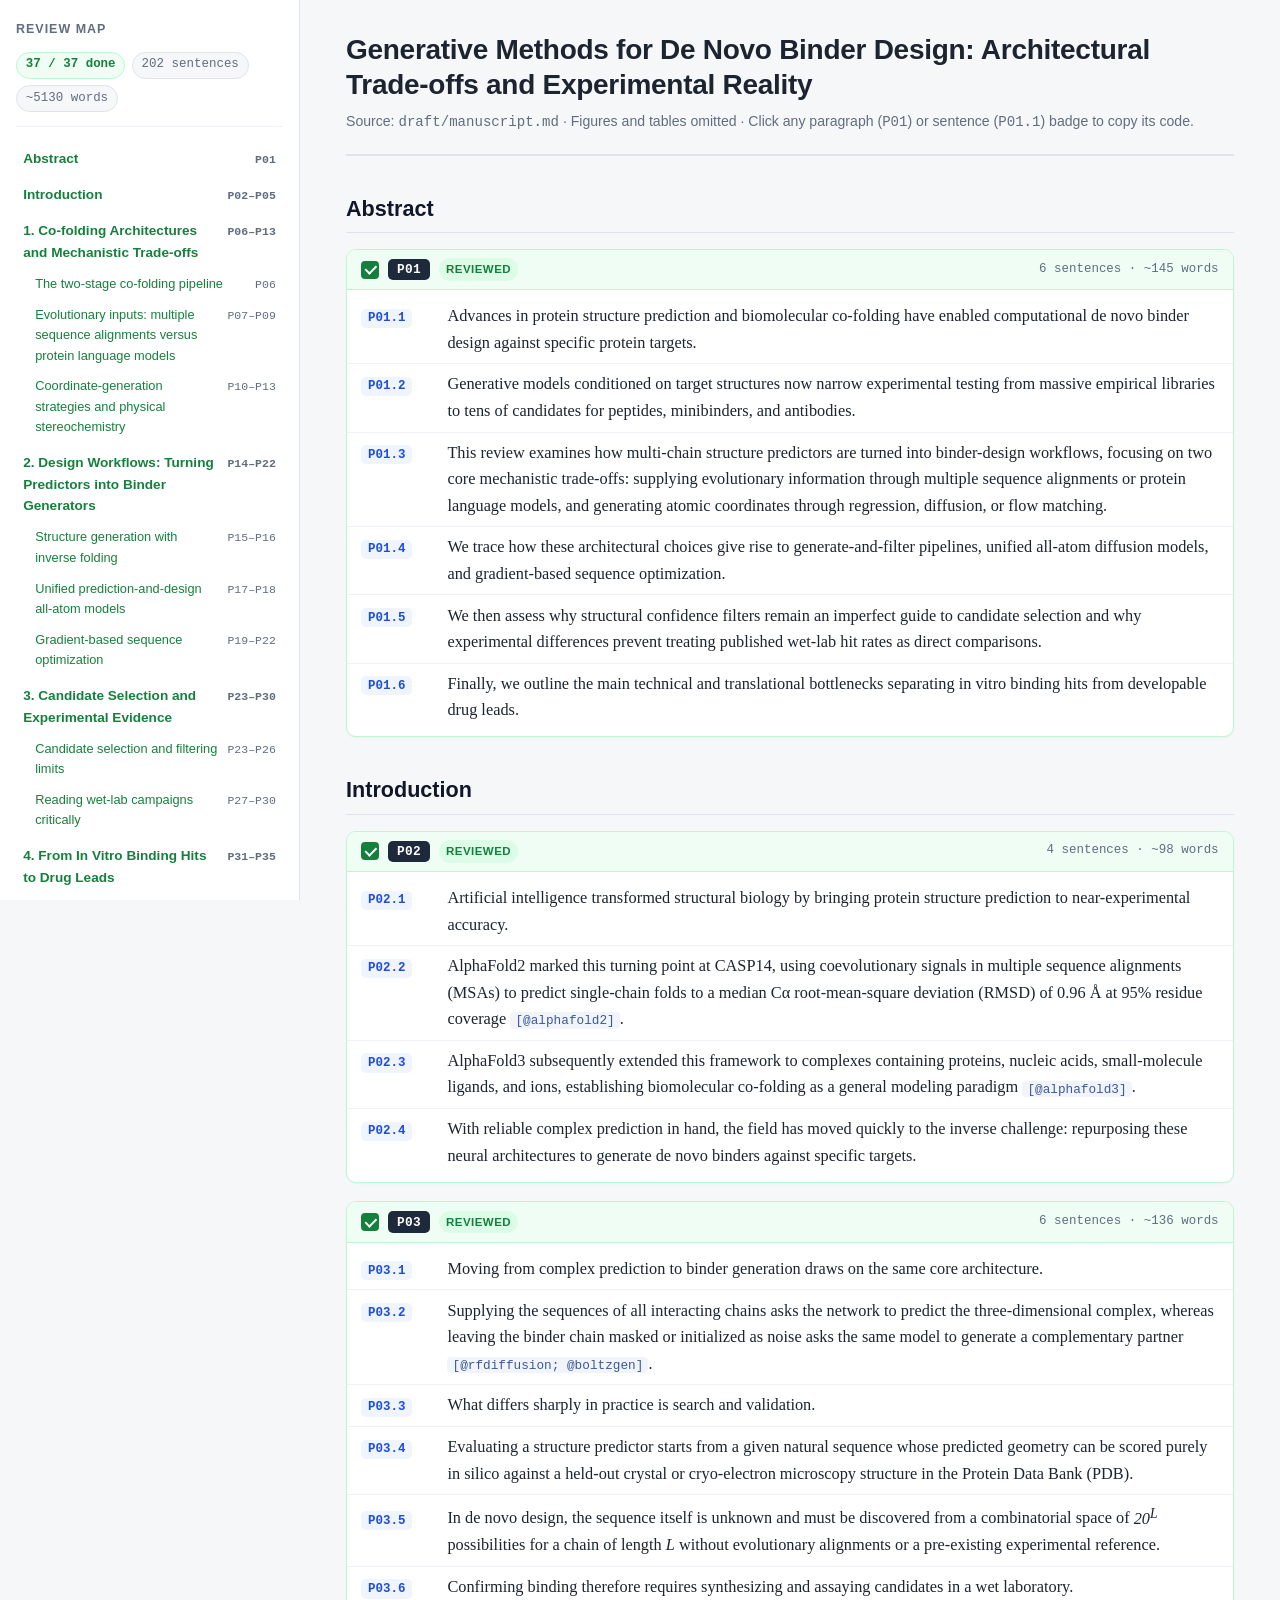
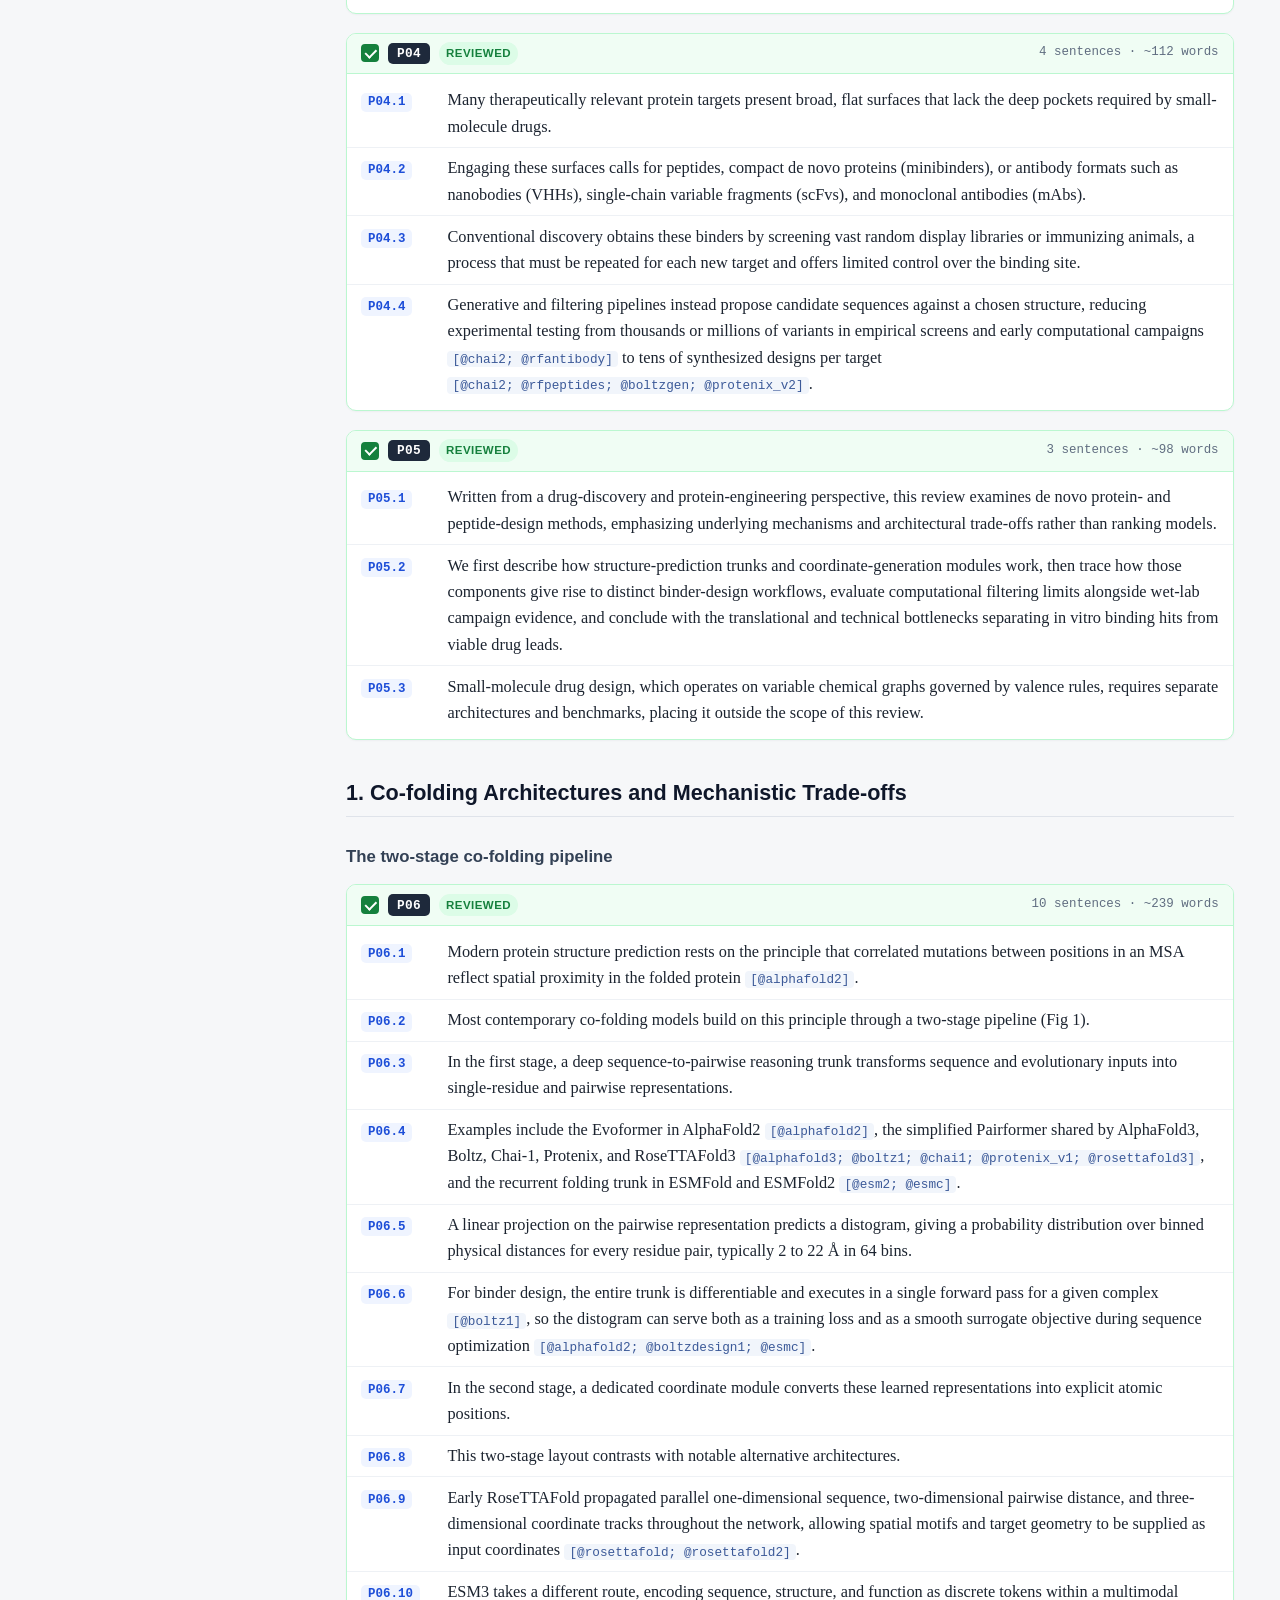
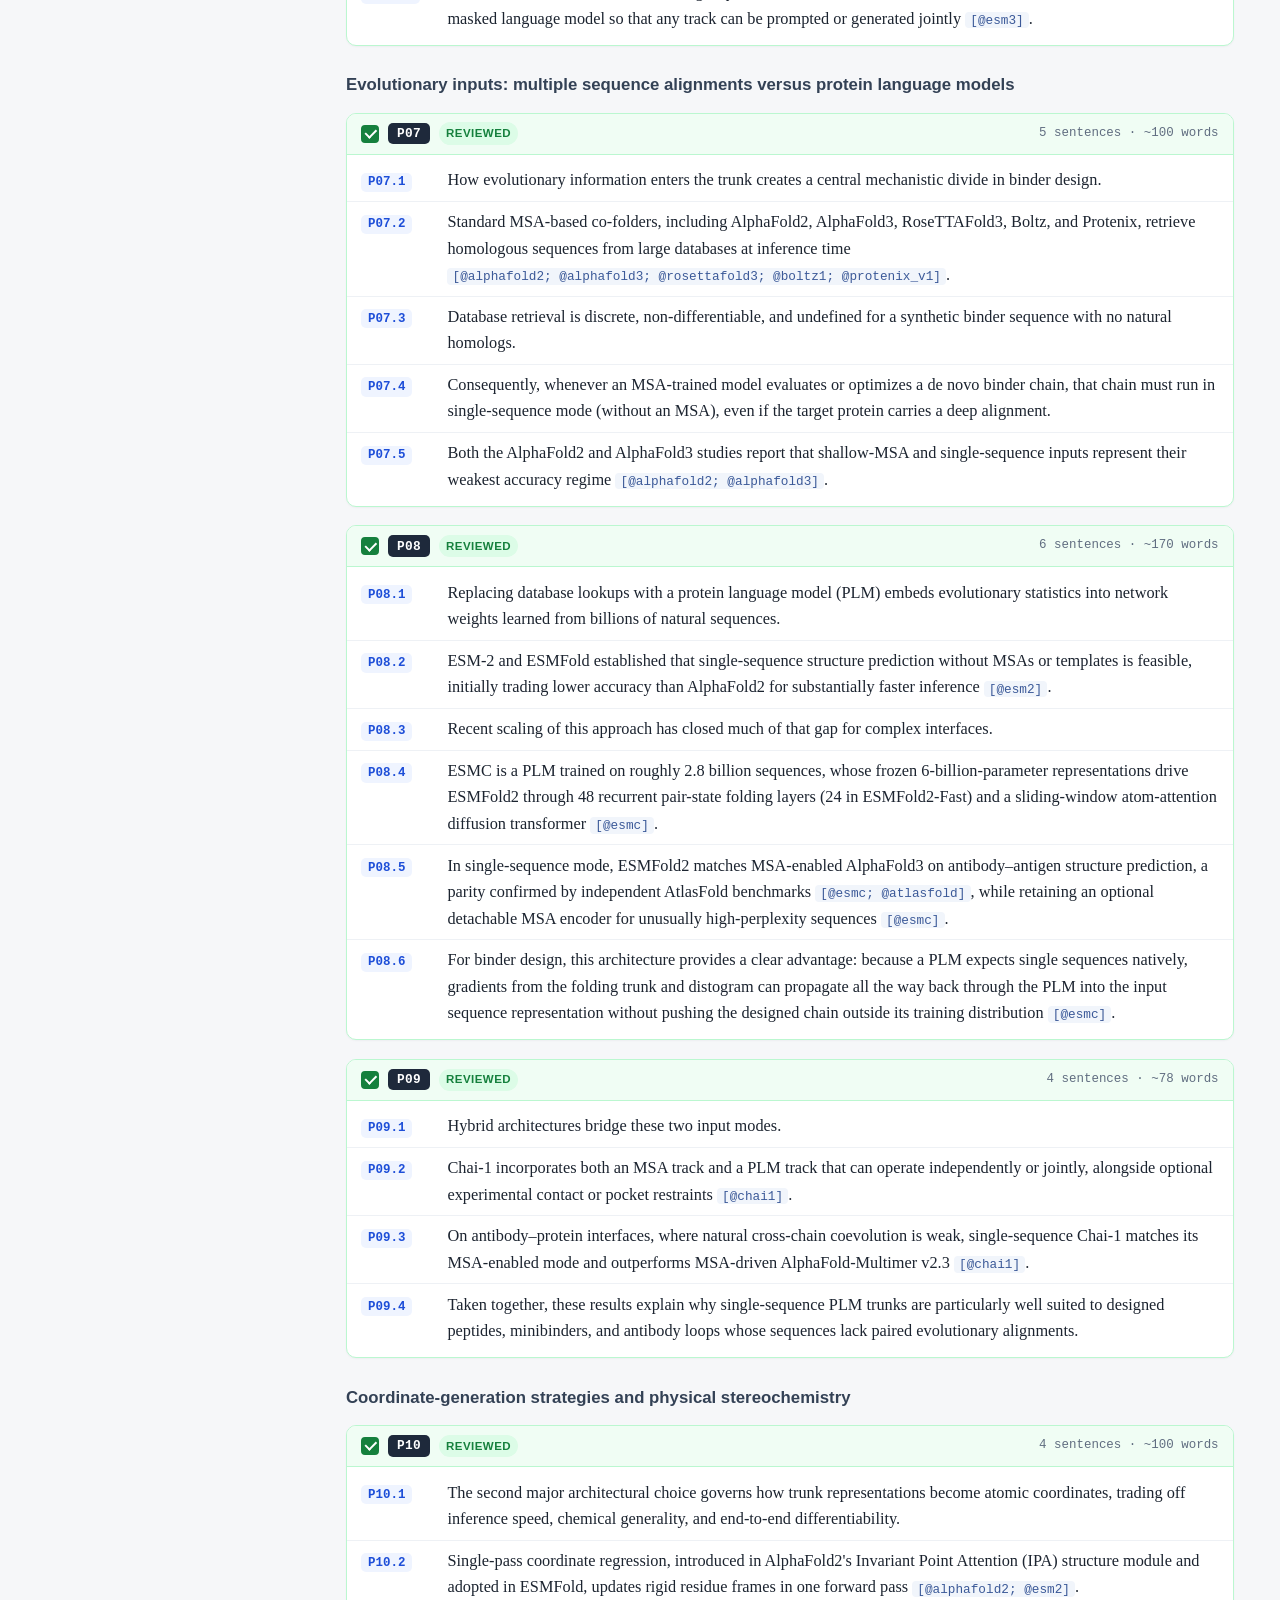
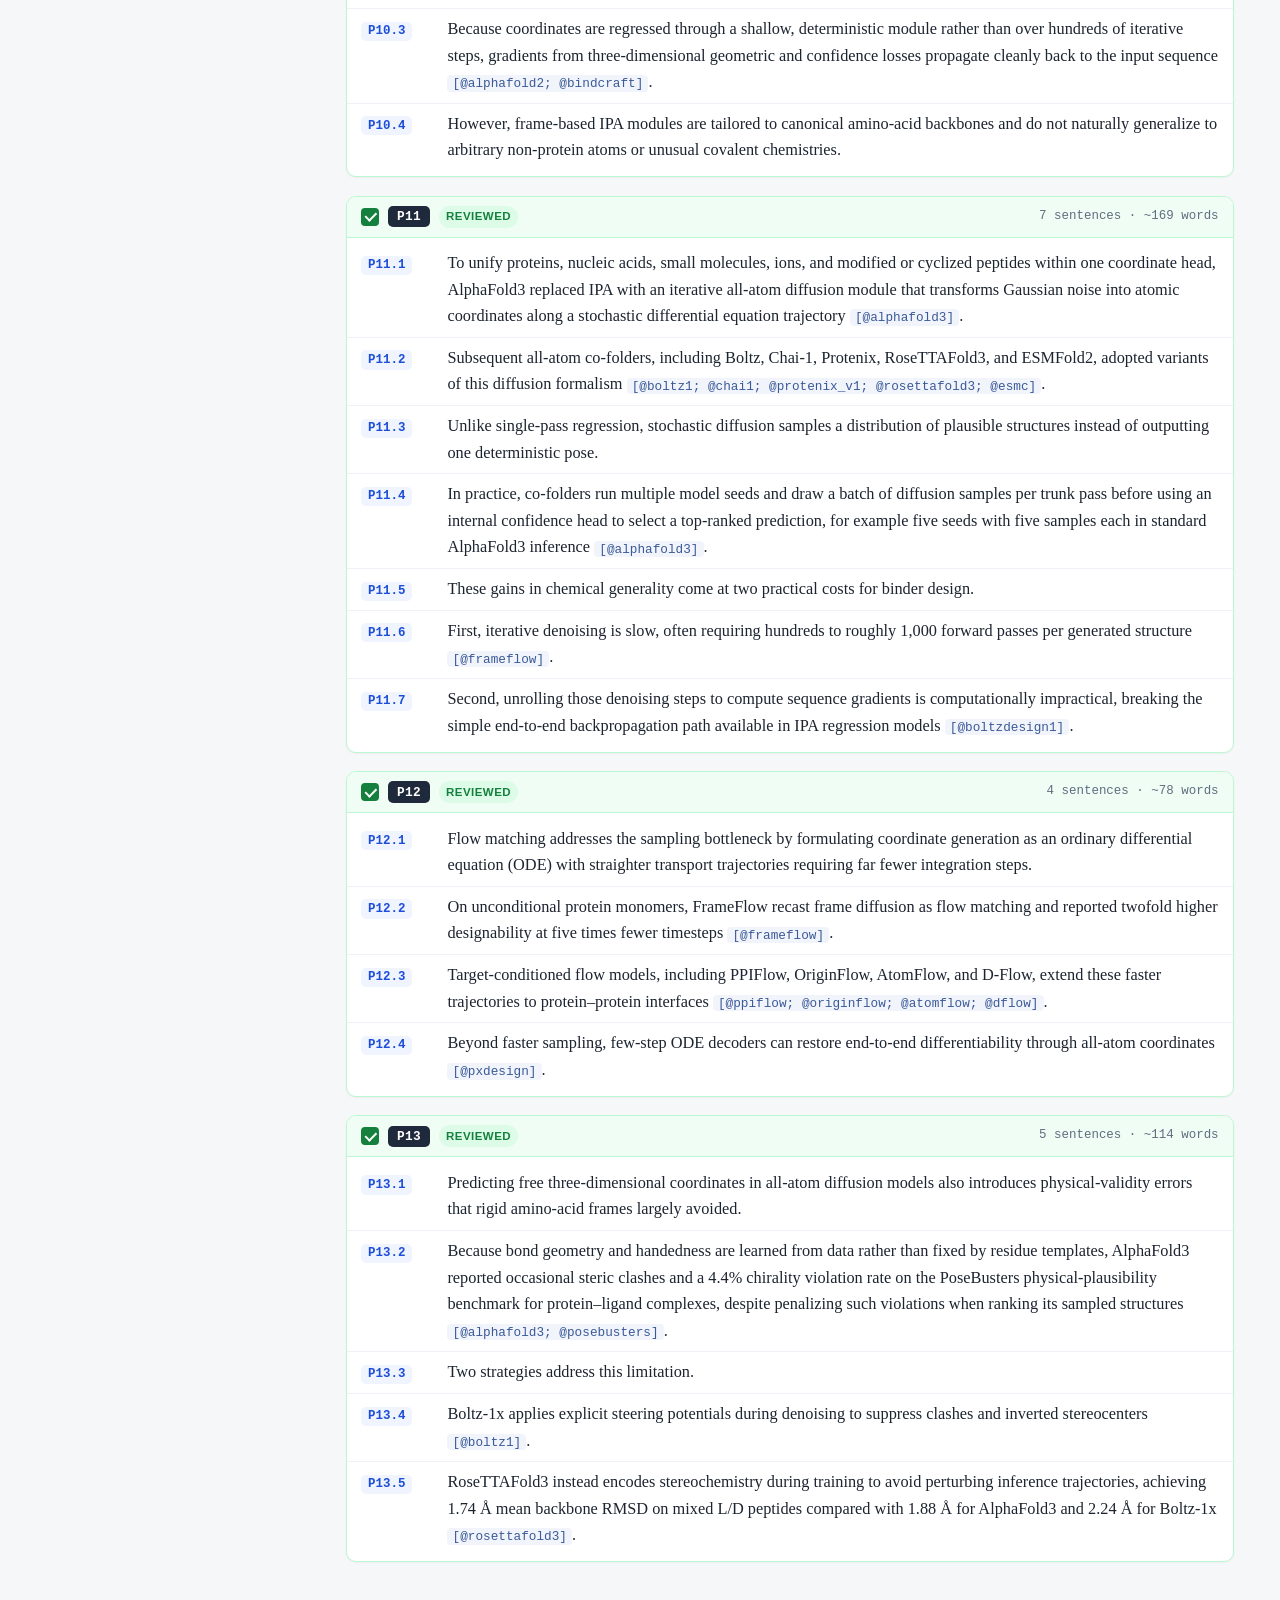
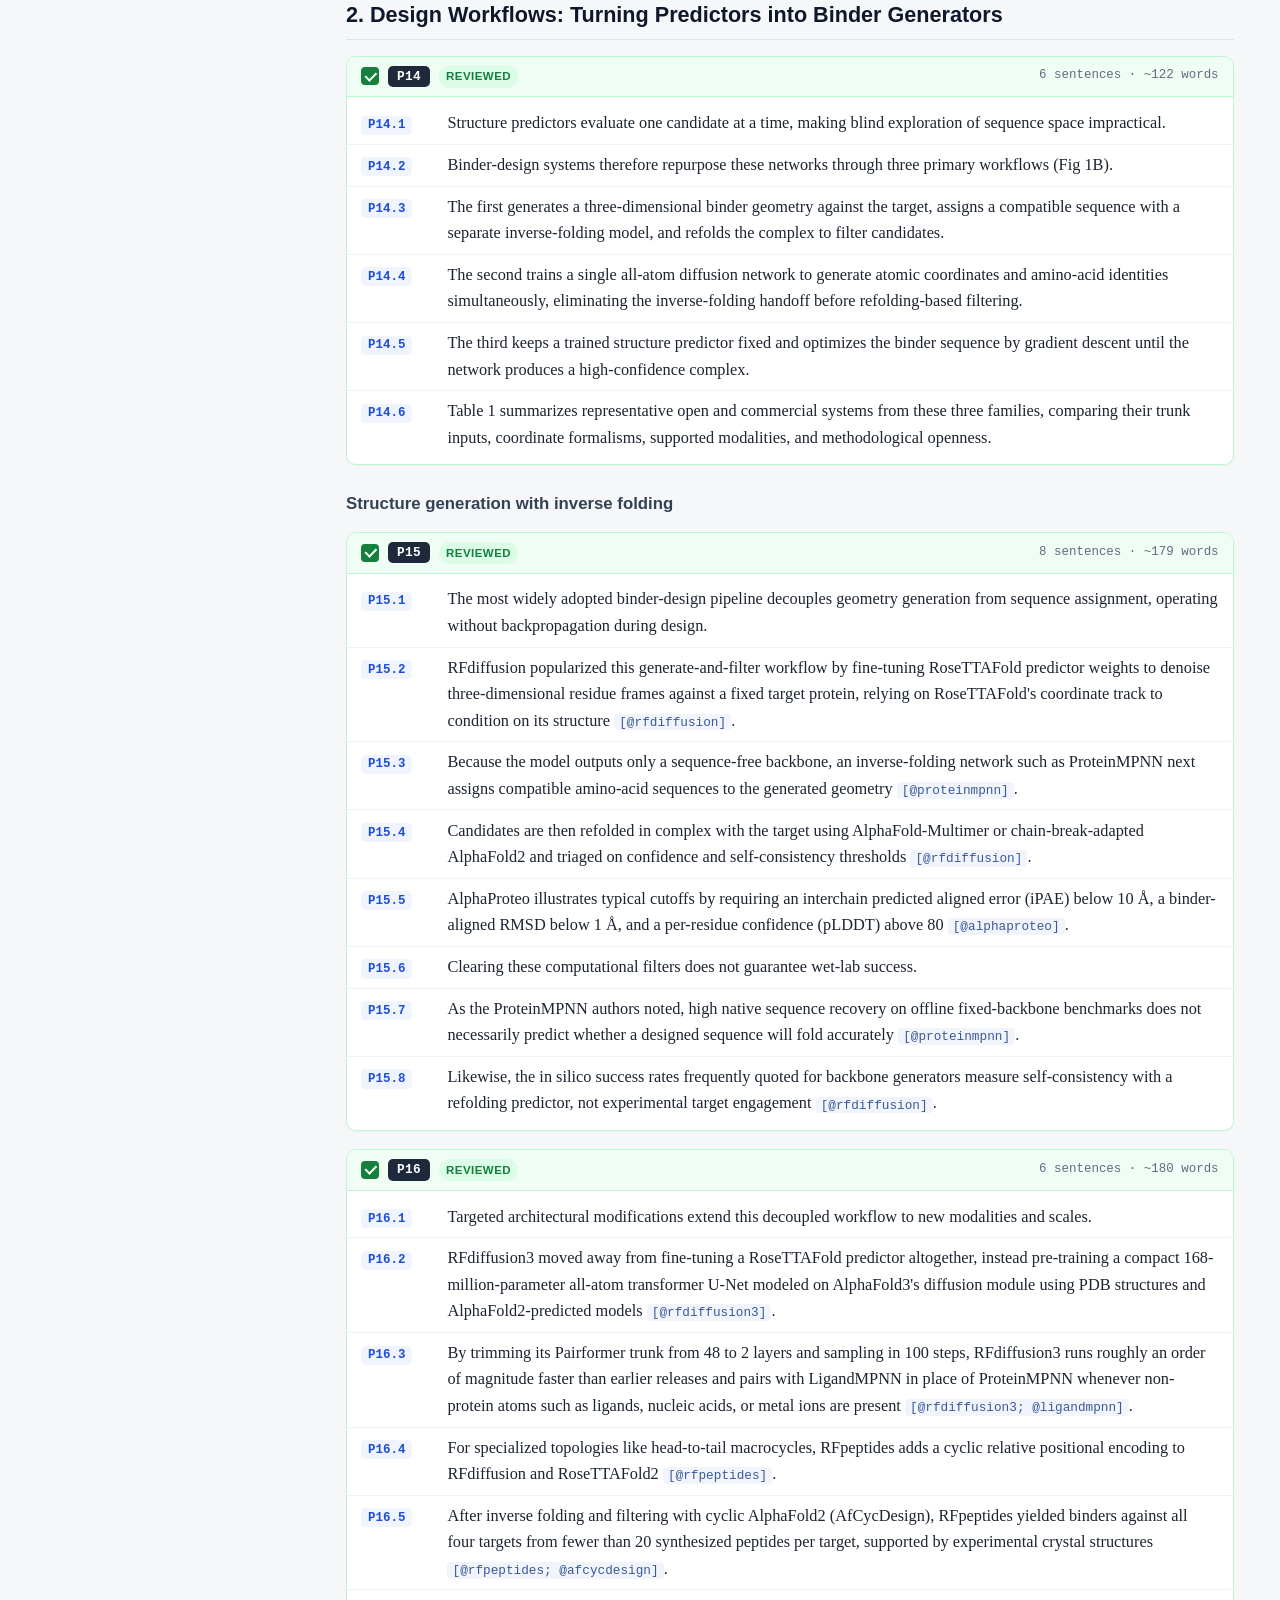
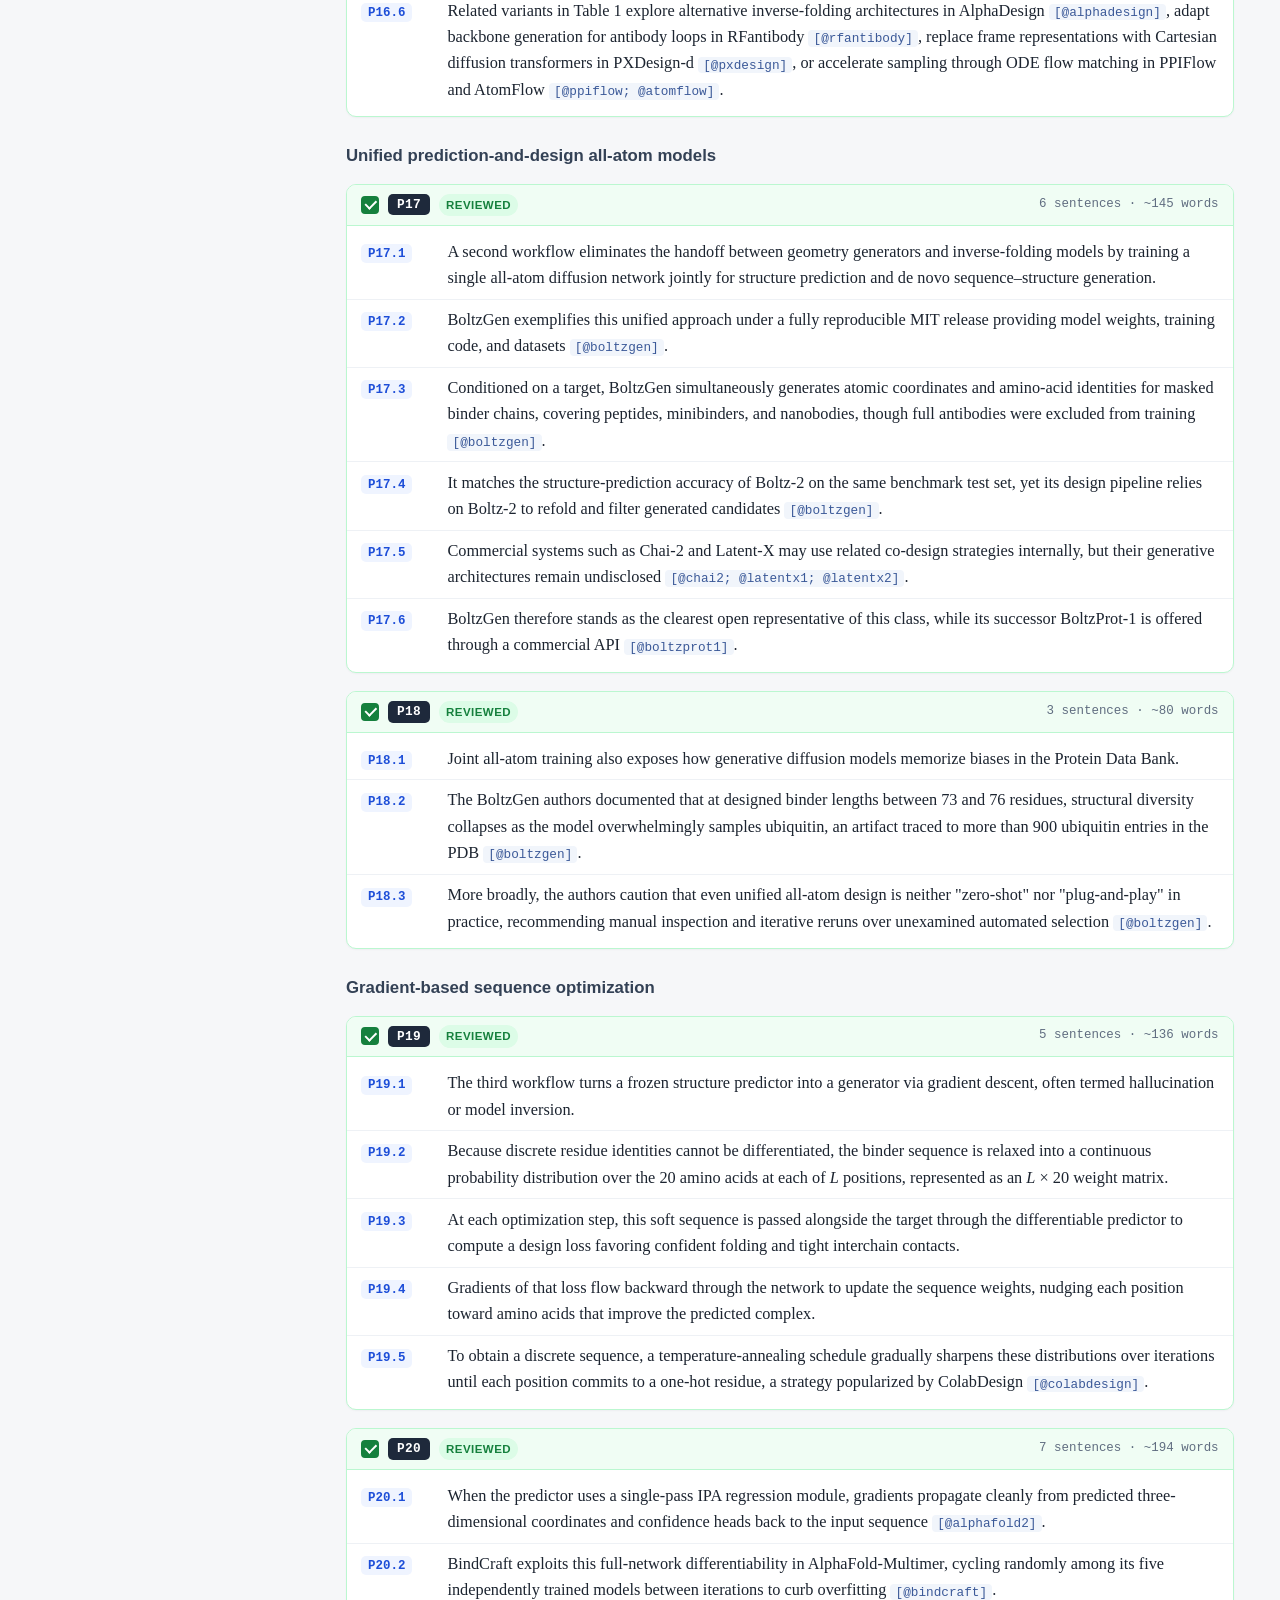
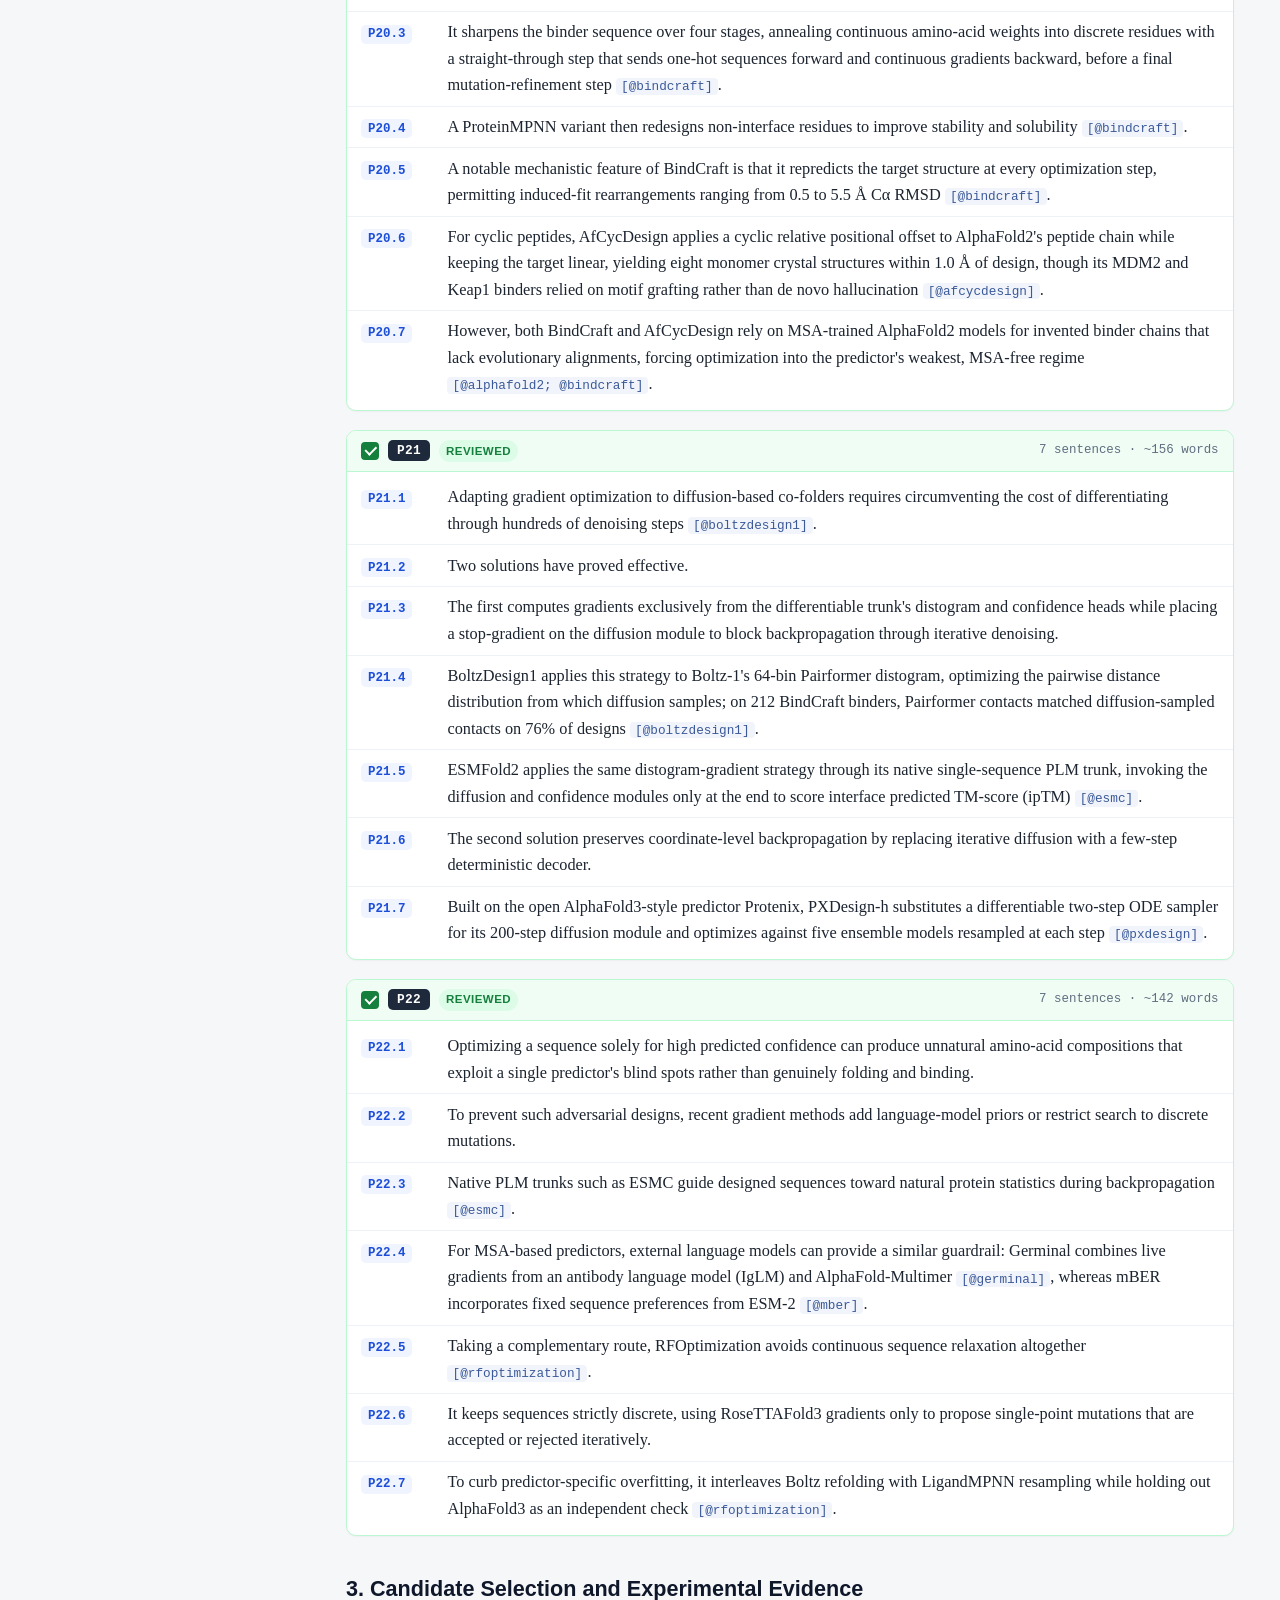
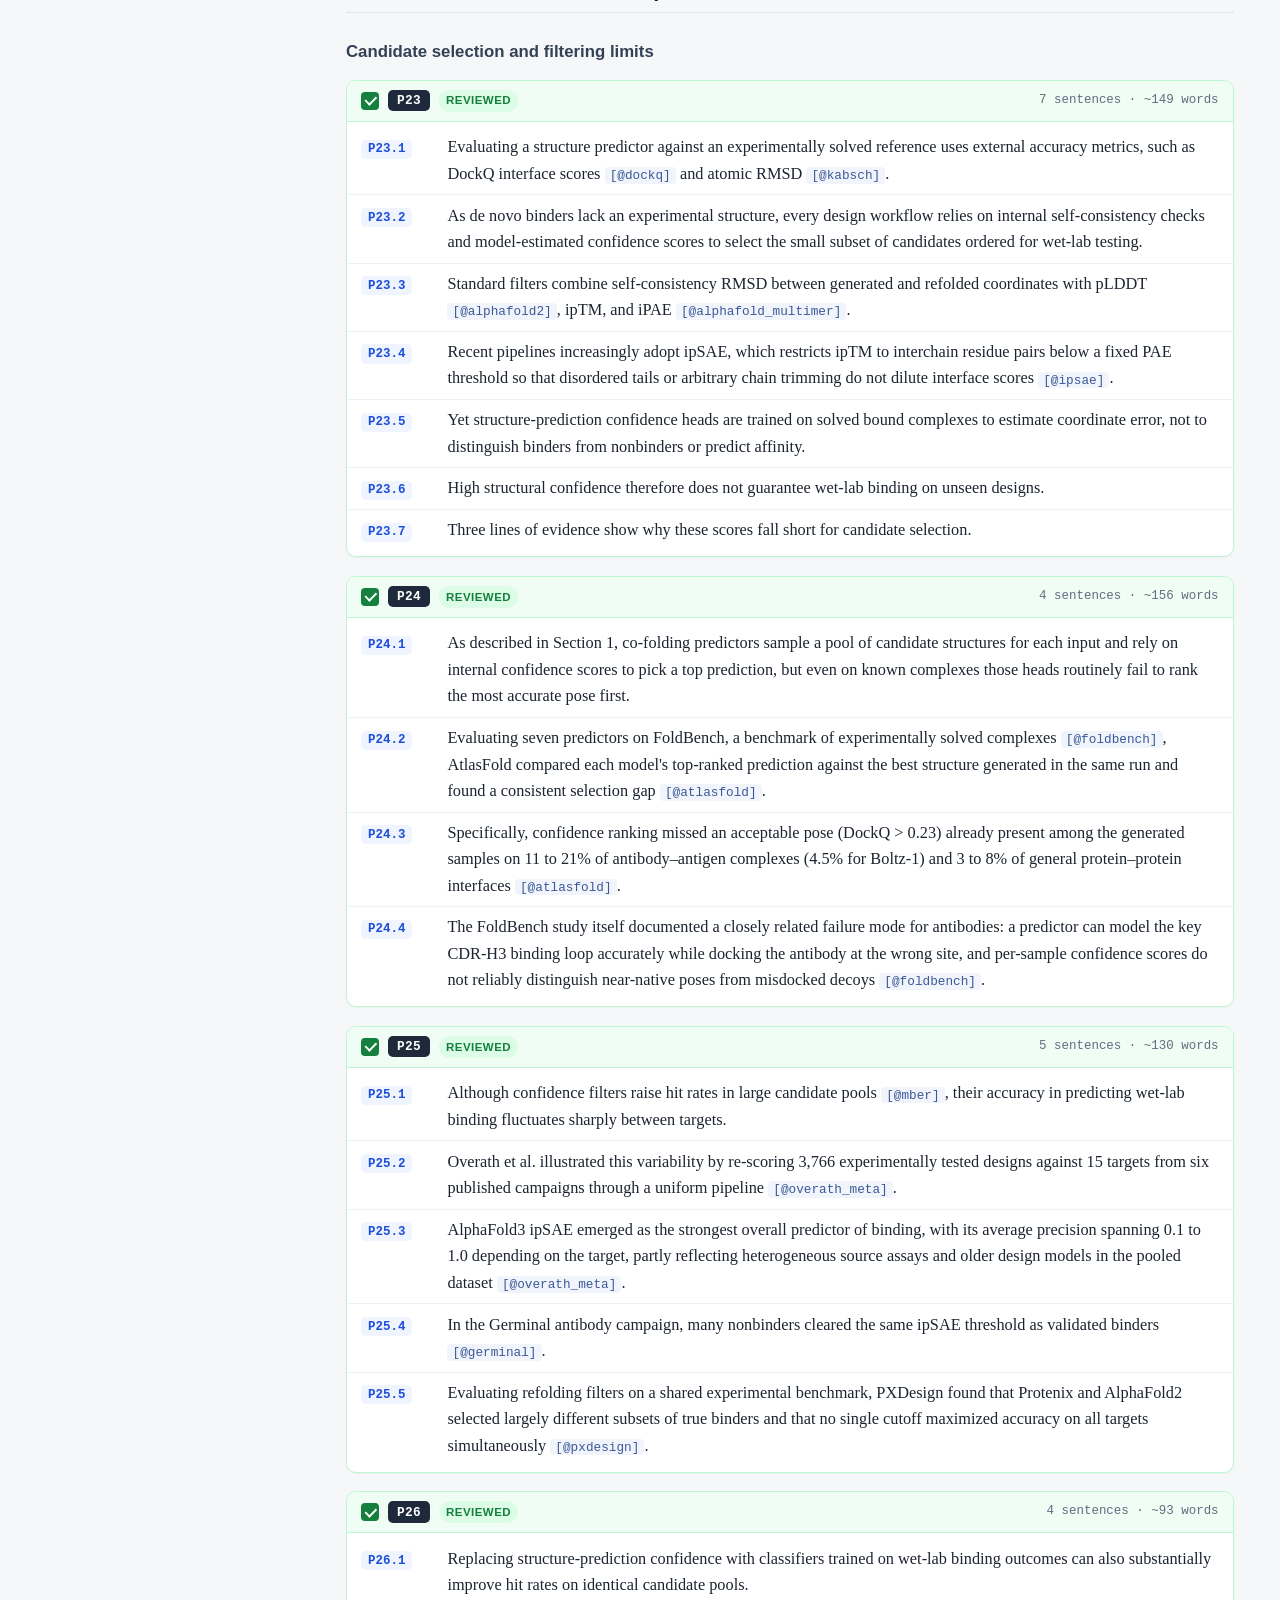
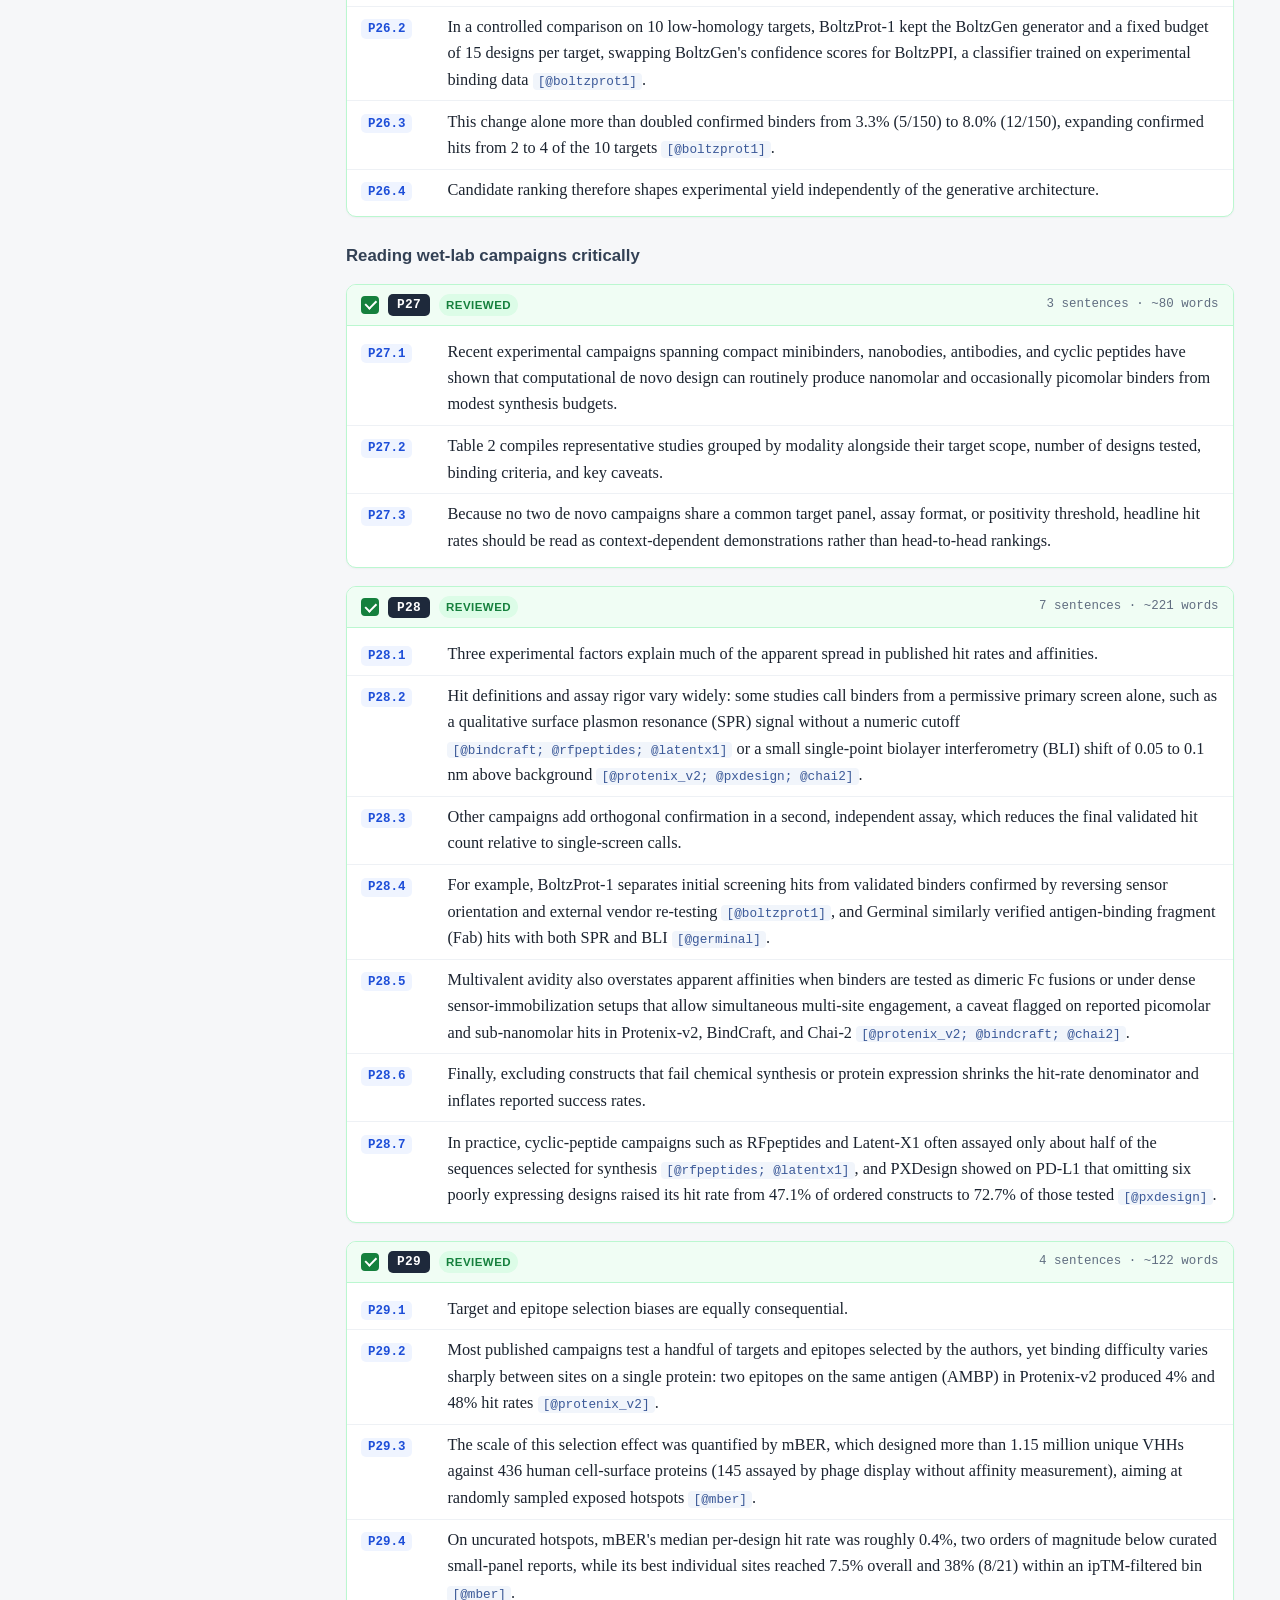
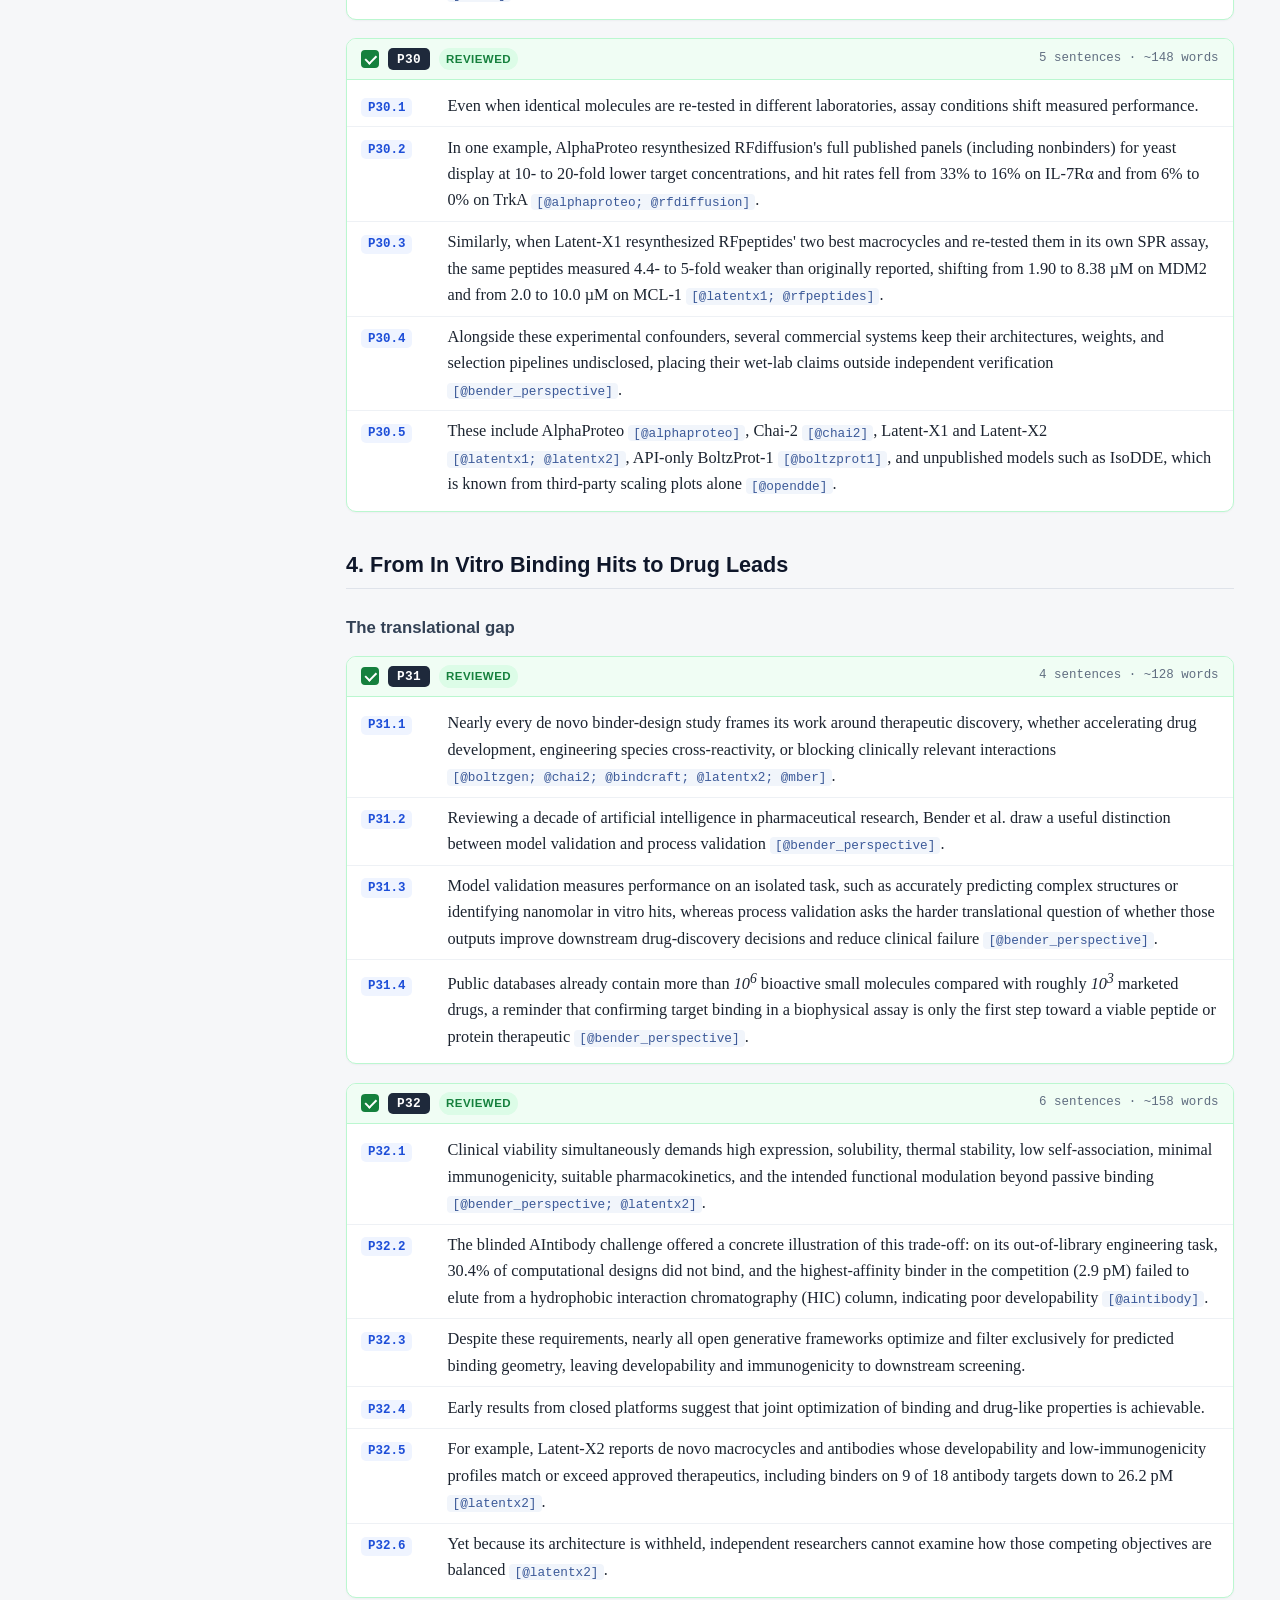
==== commit c30ee597: "Rewrite Conclusions (P36-P37) and complete full subsection review pass" ====
--- a/draft/review.html
+++ b/draft/review.html
@@ -397,9 +397,9 @@
     <aside class="sidebar">
       <div class="sidebar-title">Review Map</div>
       <div class="stats">
-        <span class="stat-pill progress">35 / 36 done</span>
-        <span class="stat-pill">198 sentences</span>
-        <span class="stat-pill">~5137 words</span>
+        <span class="stat-pill progress">37 / 37 done</span>
+        <span class="stat-pill">202 sentences</span>
+        <span class="stat-pill">~5130 words</span>
       </div>
       <nav>
         <ul class="toc-list">
@@ -435,7 +435,7 @@
             <li class="toc-sub toc-done"><a href="#4-from-in-vitro-binding-hits-to-drug-leads-blinded-prospective-benchmarks-for-de-novo-design"><span>Blinded prospective benchmarks for de novo design</span><span class="toc-range">P35</span></a></li>
           </ul>
         </li>
-        <li class="toc-sec"><a href="#conclusions"><span>Conclusions</span><span class="toc-range">P36</span></a>
+        <li class="toc-sec toc-done"><a href="#conclusions"><span>Conclusions</span><span class="toc-range">P36&ndash;P37</span></a>
         </li>
         </ul>
       </nav>
@@ -458,7 +458,7 @@
           <button class="code para-code" data-copy="P01" title="Copy P01">P01</button>
           <span class="done-badge">Reviewed</span>
         </div>
-        <span class="para-meta">6 sentences &middot; ~140 words</span>
+        <span class="para-meta">6 sentences &middot; ~145 words</span>
       </header>
       <div class="sentences">
       <div class="sentence-row" id="P01.1">
@@ -471,11 +471,11 @@
       </div>
       <div class="sentence-row" id="P01.3">
         <button class="code sentence-code" data-copy="P01.3" title="Copy P01.3">P01.3</button>
-        <div class="sentence-text">This review examines how multi-chain structure predictors are turned into binder-design workflows, focusing on two core mechanistic trade-offs: how evolutionary information enters the network and how atomic coordinates are generated.</div>
+        <div class="sentence-text">This review examines how multi-chain structure predictors are turned into binder-design workflows, focusing on two core mechanistic trade-offs: supplying evolutionary information through multiple sequence alignments or protein language models, and generating atomic coordinates through regression, diffusion, or flow matching.</div>
       </div>
       <div class="sentence-row" id="P01.4">
         <button class="code sentence-code" data-copy="P01.4" title="Copy P01.4">P01.4</button>
-        <div class="sentence-text">In particular, replacing multiple sequence alignments with protein language models supports native single-sequence optimization, whereas coordinate-generation choices balance speed, differentiability, and chemical generality.</div>
+        <div class="sentence-text">We trace how these architectural choices give rise to generate-and-filter pipelines, unified all-atom diffusion models, and gradient-based sequence optimization.</div>
       </div>
       <div class="sentence-row" id="P01.5">
         <button class="code sentence-code" data-copy="P01.5" title="Copy P01.5">P01.5</button>
@@ -526,7 +526,7 @@
           <button class="code para-code" data-copy="P03" title="Copy P03">P03</button>
           <span class="done-badge">Reviewed</span>
         </div>
-        <span class="para-meta">6 sentences &middot; ~128 words</span>
+        <span class="para-meta">6 sentences &middot; ~136 words</span>
       </header>
       <div class="sentences">
       <div class="sentence-row" id="P03.1">
@@ -543,11 +543,11 @@
       </div>
       <div class="sentence-row" id="P03.4">
         <button class="code sentence-code" data-copy="P03.4" title="Copy P03.4">P03.4</button>
-        <div class="sentence-text">During training and benchmarking, a structure predictor evaluates a fixed natural sequence whose output geometry can be scored against a held-out crystal or cryo-electron microscopy structure in the Protein Data Bank (PDB).</div>
+        <div class="sentence-text">Evaluating a structure predictor starts from a given natural sequence whose predicted geometry can be scored purely in silico against a held-out crystal or cryo-electron microscopy structure in the Protein Data Bank (PDB).</div>
       </div>
       <div class="sentence-row" id="P03.5">
         <button class="code sentence-code" data-copy="P03.5" title="Copy P03.5">P03.5</button>
-        <div class="sentence-text">By contrast, de novo design must search a combinatorial space of <span class="math">20<sup>L</sup></span> sequences for a chain of length <em>L</em> without evolutionary alignments or a pre-existing experimental reference.</div>
+        <div class="sentence-text">In de novo design, the sequence itself is unknown and must be discovered from a combinatorial space of <span class="math">20<sup>L</sup></span> possibilities for a chain of length <em>L</em> without evolutionary alignments or a pre-existing experimental reference.</div>
       </div>
       <div class="sentence-row" id="P03.6">
         <button class="code sentence-code" data-copy="P03.6" title="Copy P03.6">P03.6</button>
@@ -641,7 +641,7 @@
       </div>
       <div class="sentence-row" id="P06.5">
         <button class="code sentence-code" data-copy="P06.5" title="Copy P06.5">P06.5</button>
-        <div class="sentence-text">A linear projection on the pairwise representation predicts a distogram, giving a probability distribution over binned physical distances (typically 2 to 22 Å in 64 bins) for every residue pair.</div>
+        <div class="sentence-text">A linear projection on the pairwise representation predicts a distogram, giving a probability distribution over binned physical distances for every residue pair, typically 2 to 22 Å in 64 bins.</div>
       </div>
       <div class="sentence-row" id="P06.6">
         <button class="code sentence-code" data-copy="P06.6" title="Copy P06.6">P06.6</button>
@@ -696,7 +696,7 @@
       </div>
       <div class="sentence-row" id="P07.5">
         <button class="code sentence-code" data-copy="P07.5" title="Copy P07.5">P07.5</button>
-        <div class="sentence-text">Both the AlphaFold2 and AlphaFold3 papers report that shallow-MSA and single-sequence inputs represent their weakest accuracy regime <span class="cite">[@alphafold2; @alphafold3]</span>.</div>
+        <div class="sentence-text">Both the AlphaFold2 and AlphaFold3 studies report that shallow-MSA and single-sequence inputs represent their weakest accuracy regime <span class="cite">[@alphafold2; @alphafold3]</span>.</div>
       </div>
       </div>
     </article>
@@ -802,7 +802,7 @@
           <button class="code para-code" data-copy="P11" title="Copy P11">P11</button>
           <span class="done-badge">Reviewed</span>
         </div>
-        <span class="para-meta">7 sentences &middot; ~182 words</span>
+        <span class="para-meta">7 sentences &middot; ~169 words</span>
       </header>
       <div class="sentences">
       <div class="sentence-row" id="P11.1">
@@ -815,15 +815,15 @@
       </div>
       <div class="sentence-row" id="P11.3">
         <button class="code sentence-code" data-copy="P11.3" title="Copy P11.3">P11.3</button>
-        <div class="sentence-text">Unlike single-pass regression, stochastic diffusion samples from a distribution of plausible structures instead of outputting one deterministic pose.</div>
+        <div class="sentence-text">Unlike single-pass regression, stochastic diffusion samples a distribution of plausible structures instead of outputting one deterministic pose.</div>
       </div>
       <div class="sentence-row" id="P11.4">
         <button class="code sentence-code" data-copy="P11.4" title="Copy P11.4">P11.4</button>
-        <div class="sentence-text">In practice, co-folders generate a pool of candidate structures for a given complex by running multiple random seeds of the overall network and drawing a batch of diffusion samples per trunk pass (five model seeds with five samples each in standard AlphaFold3 inference), then use an internal confidence head to select a top-ranked prediction <span class="cite">[@alphafold3]</span>.</div>
+        <div class="sentence-text">In practice, co-folders run multiple model seeds and draw a batch of diffusion samples per trunk pass before using an internal confidence head to select a top-ranked prediction, for example five seeds with five samples each in standard AlphaFold3 inference <span class="cite">[@alphafold3]</span>.</div>
       </div>
       <div class="sentence-row" id="P11.5">
         <button class="code sentence-code" data-copy="P11.5" title="Copy P11.5">P11.5</button>
-        <div class="sentence-text">Diffusion brings broad chemical generality at two costs relevant to design.</div>
+        <div class="sentence-text">These gains in chemical generality come at two practical costs for binder design.</div>
       </div>
       <div class="sentence-row" id="P11.6">
         <button class="code sentence-code" data-copy="P11.6" title="Copy P11.6">P11.6</button>
@@ -907,7 +907,7 @@
           <button class="code para-code" data-copy="P14" title="Copy P14">P14</button>
           <span class="done-badge">Reviewed</span>
         </div>
-        <span class="para-meta">6 sentences &middot; ~133 words</span>
+        <span class="para-meta">6 sentences &middot; ~122 words</span>
       </header>
       <div class="sentences">
       <div class="sentence-row" id="P14.1">
@@ -920,7 +920,7 @@
       </div>
       <div class="sentence-row" id="P14.3">
         <button class="code sentence-code" data-copy="P14.3" title="Copy P14.3">P14.3</button>
-        <div class="sentence-text">The first generates a three-dimensional binder geometry (either a backbone alone or an all-atom structure including side chains) against the target, assigns a compatible sequence with a separate inverse-folding model, and refolds the complex to filter candidates.</div>
+        <div class="sentence-text">The first generates a three-dimensional binder geometry against the target, assigns a compatible sequence with a separate inverse-folding model, and refolds the complex to filter candidates.</div>
       </div>
       <div class="sentence-row" id="P14.4">
         <button class="code sentence-code" data-copy="P14.4" title="Copy P14.4">P14.4</button>
@@ -978,7 +978,7 @@
       </div>
       <div class="sentence-row" id="P15.8">
         <button class="code sentence-code" data-copy="P15.8" title="Copy P15.8">P15.8</button>
-        <div class="sentence-text">Likewise, the &quot;in silico success&quot; rates frequently quoted for backbone generators measure self-consistency with a refolding predictor, not experimental target engagement <span class="cite">[@rfdiffusion]</span>.</div>
+        <div class="sentence-text">Likewise, the in silico success rates frequently quoted for backbone generators measure self-consistency with a refolding predictor, not experimental target engagement <span class="cite">[@rfdiffusion]</span>.</div>
       </div>
       </div>
     </article>
@@ -989,7 +989,7 @@
           <button class="code para-code" data-copy="P16" title="Copy P16">P16</button>
           <span class="done-badge">Reviewed</span>
         </div>
-        <span class="para-meta">6 sentences &middot; ~182 words</span>
+        <span class="para-meta">6 sentences &middot; ~180 words</span>
       </header>
       <div class="sentences">
       <div class="sentence-row" id="P16.1">
@@ -1014,7 +1014,7 @@
       </div>
       <div class="sentence-row" id="P16.6">
         <button class="code sentence-code" data-copy="P16.6" title="Copy P16.6">P16.6</button>
-        <div class="sentence-text">Related variants in Table 1 explore autoregressive diffusion for inverse folding in AlphaDesign <span class="cite">[@alphadesign]</span>, adapt backbone generation for antibody loops in RFantibody <span class="cite">[@rfantibody]</span>, replace frame representations with Cartesian diffusion transformers in PXDesign-d <span class="cite">[@pxdesign]</span>, or accelerate sampling through ODE flow matching in PPIFlow and AtomFlow <span class="cite">[@ppiflow; @atomflow]</span>.</div>
+        <div class="sentence-text">Related variants in Table 1 explore alternative inverse-folding architectures in AlphaDesign <span class="cite">[@alphadesign]</span>, adapt backbone generation for antibody loops in RFantibody <span class="cite">[@rfantibody]</span>, replace frame representations with Cartesian diffusion transformers in PXDesign-d <span class="cite">[@pxdesign]</span>, or accelerate sampling through ODE flow matching in PPIFlow and AtomFlow <span class="cite">[@ppiflow; @atomflow]</span>.</div>
       </div>
       </div>
     </article>
@@ -1028,12 +1028,12 @@
           <button class="code para-code" data-copy="P17" title="Copy P17">P17</button>
           <span class="done-badge">Reviewed</span>
         </div>
-        <span class="para-meta">6 sentences &middot; ~146 words</span>
+        <span class="para-meta">6 sentences &middot; ~145 words</span>
       </header>
       <div class="sentences">
       <div class="sentence-row" id="P17.1">
         <button class="code sentence-code" data-copy="P17.1" title="Copy P17.1">P17.1</button>
-        <div class="sentence-text">A second workflow eliminates the handoff between separate geometry generators and inverse-folding models by training a single all-atom diffusion network jointly for structure prediction and de novo sequence–structure generation.</div>
+        <div class="sentence-text">A second workflow eliminates the handoff between geometry generators and inverse-folding models by training a single all-atom diffusion network jointly for structure prediction and de novo sequence–structure generation.</div>
       </div>
       <div class="sentence-row" id="P17.2">
         <button class="code sentence-code" data-copy="P17.2" title="Copy P17.2">P17.2</button>
@@ -1091,7 +1091,7 @@
           <button class="code para-code" data-copy="P19" title="Copy P19">P19</button>
           <span class="done-badge">Reviewed</span>
         </div>
-        <span class="para-meta">5 sentences &middot; ~143 words</span>
+        <span class="para-meta">5 sentences &middot; ~136 words</span>
       </header>
       <div class="sentences">
       <div class="sentence-row" id="P19.1">
@@ -1112,7 +1112,7 @@
       </div>
       <div class="sentence-row" id="P19.5">
         <button class="code sentence-code" data-copy="P19.5" title="Copy P19.5">P19.5</button>
-        <div class="sentence-text">To produce a real protein with one amino acid per site, a temperature-annealing schedule gradually sharpens these distributions over iterations until each position commits to a discrete one-hot residue, a strategy popularized by ColabDesign <span class="cite">[@colabdesign]</span>.</div>
+        <div class="sentence-text">To obtain a discrete sequence, a temperature-annealing schedule gradually sharpens these distributions over iterations until each position commits to a one-hot residue, a strategy popularized by ColabDesign <span class="cite">[@colabdesign]</span>.</div>
       </div>
       </div>
     </article>
@@ -1123,7 +1123,7 @@
           <button class="code para-code" data-copy="P20" title="Copy P20">P20</button>
           <span class="done-badge">Reviewed</span>
         </div>
-        <span class="para-meta">7 sentences &middot; ~196 words</span>
+        <span class="para-meta">7 sentences &middot; ~194 words</span>
       </header>
       <div class="sentences">
       <div class="sentence-row" id="P20.1">
@@ -1136,7 +1136,7 @@
       </div>
       <div class="sentence-row" id="P20.3">
         <button class="code sentence-code" data-copy="P20.3" title="Copy P20.3">P20.3</button>
-        <div class="sentence-text">It sharpens the binder sequence over four stages, annealing continuous amino-acid weights into discrete residues with a straight-through step that sends one-hot sequences forward and continuous gradients backward, before finishing with final mutation refinement <span class="cite">[@bindcraft]</span>.</div>
+        <div class="sentence-text">It sharpens the binder sequence over four stages, annealing continuous amino-acid weights into discrete residues with a straight-through step that sends one-hot sequences forward and continuous gradients backward, before a final mutation-refinement step <span class="cite">[@bindcraft]</span>.</div>
       </div>
       <div class="sentence-row" id="P20.4">
         <button class="code sentence-code" data-copy="P20.4" title="Copy P20.4">P20.4</button>
@@ -1152,7 +1152,7 @@
       </div>
       <div class="sentence-row" id="P20.7">
         <button class="code sentence-code" data-copy="P20.7" title="Copy P20.7">P20.7</button>
-        <div class="sentence-text">However, both BindCraft and AfCycDesign depend on MSA-trained AlphaFold2 models although the invented binder chain lacks an evolutionary alignment, forcing optimization into the predictor&#x27;s weakest, MSA-free regime <span class="cite">[@alphafold2; @bindcraft]</span>.</div>
+        <div class="sentence-text">However, both BindCraft and AfCycDesign rely on MSA-trained AlphaFold2 models for invented binder chains that lack evolutionary alignments, forcing optimization into the predictor&#x27;s weakest, MSA-free regime <span class="cite">[@alphafold2; @bindcraft]</span>.</div>
       </div>
       </div>
     </article>
@@ -1163,7 +1163,7 @@
           <button class="code para-code" data-copy="P21" title="Copy P21">P21</button>
           <span class="done-badge">Reviewed</span>
         </div>
-        <span class="para-meta">7 sentences &middot; ~171 words</span>
+        <span class="para-meta">7 sentences &middot; ~156 words</span>
       </header>
       <div class="sentences">
       <div class="sentence-row" id="P21.1">
@@ -1184,7 +1184,7 @@
       </div>
       <div class="sentence-row" id="P21.5">
         <button class="code sentence-code" data-copy="P21.5" title="Copy P21.5">P21.5</button>
-        <div class="sentence-text">ESMFold2 pairs the same distogram-gradient approach with its native single-sequence PLM, running one-stage continuous optimization through both the 6-billion-parameter ESMC network and two ESMFold2 trunk replicates before invoking the diffusion and confidence modules in the final steps to score interface predicted TM-score (ipTM) <span class="cite">[@esmc]</span>.</div>
+        <div class="sentence-text">ESMFold2 applies the same distogram-gradient strategy through its native single-sequence PLM trunk, invoking the diffusion and confidence modules only at the end to score interface predicted TM-score (ipTM) <span class="cite">[@esmc]</span>.</div>
       </div>
       <div class="sentence-row" id="P21.6">
         <button class="code sentence-code" data-copy="P21.6" title="Copy P21.6">P21.6</button>
@@ -1359,7 +1359,7 @@
       </div>
       <div class="sentence-row" id="P26.2">
         <button class="code sentence-code" data-copy="P26.2" title="Copy P26.2">P26.2</button>
-        <div class="sentence-text">In a controlled comparison on 10 low-homology targets (150 designs total), BoltzProt-1 kept the BoltzGen generator and 15-design-per-target testing budget fixed and swapped BoltzGen&#x27;s confidence scores for BoltzPPI, a classifier trained on experimental binding data <span class="cite">[@boltzprot1]</span>.</div>
+        <div class="sentence-text">In a controlled comparison on 10 low-homology targets, BoltzProt-1 kept the BoltzGen generator and a fixed budget of 15 designs per target, swapping BoltzGen&#x27;s confidence scores for BoltzPPI, a classifier trained on experimental binding data <span class="cite">[@boltzprot1]</span>.</div>
       </div>
       <div class="sentence-row" id="P26.3">
         <button class="code sentence-code" data-copy="P26.3" title="Copy P26.3">P26.3</button>
@@ -1381,12 +1381,12 @@
           <button class="code para-code" data-copy="P27" title="Copy P27">P27</button>
           <span class="done-badge">Reviewed</span>
         </div>
-        <span class="para-meta">3 sentences &middot; ~84 words</span>
+        <span class="para-meta">3 sentences &middot; ~80 words</span>
       </header>
       <div class="sentences">
       <div class="sentence-row" id="P27.1">
         <button class="code sentence-code" data-copy="P27.1" title="Copy P27.1">P27.1</button>
-        <div class="sentence-text">Over the past three years, experimental campaigns spanning compact minibinders, nanobodies, antibodies, and cyclic peptides have shown that computational de novo design can routinely produce nanomolar and occasionally picomolar binders from modest synthesis budgets.</div>
+        <div class="sentence-text">Recent experimental campaigns spanning compact minibinders, nanobodies, antibodies, and cyclic peptides have shown that computational de novo design can routinely produce nanomolar and occasionally picomolar binders from modest synthesis budgets.</div>
       </div>
       <div class="sentence-row" id="P27.2">
         <button class="code sentence-code" data-copy="P27.2" title="Copy P27.2">P27.2</button>
@@ -1405,7 +1405,7 @@
           <button class="code para-code" data-copy="P28" title="Copy P28">P28</button>
           <span class="done-badge">Reviewed</span>
         </div>
-        <span class="para-meta">6 sentences &middot; ~213 words</span>
+        <span class="para-meta">7 sentences &middot; ~221 words</span>
       </header>
       <div class="sentences">
       <div class="sentence-row" id="P28.1">
@@ -1414,22 +1414,26 @@
       </div>
       <div class="sentence-row" id="P28.2">
         <button class="code sentence-code" data-copy="P28.2" title="Copy P28.2">P28.2</button>
-        <div class="sentence-text">Hit definitions and assay rigor vary widely: some studies call binders from a permissive primary screen, such as a qualitative surface plasmon resonance (SPR) signal without a numeric cutoff <span class="cite">[@bindcraft; @rfpeptides; @latentx1]</span> or a small single-point biolayer interferometry (BLI) shift of 0.05 to 0.1 nm above background <span class="cite">[@protenix_v2; @pxdesign; @chai2]</span>, whereas others verify candidates in a second, independent assay that eliminates many initial hits.</div>
+        <div class="sentence-text">Hit definitions and assay rigor vary widely: some studies call binders from a permissive primary screen alone, such as a qualitative surface plasmon resonance (SPR) signal without a numeric cutoff <span class="cite">[@bindcraft; @rfpeptides; @latentx1]</span> or a small single-point biolayer interferometry (BLI) shift of 0.05 to 0.1 nm above background <span class="cite">[@protenix_v2; @pxdesign; @chai2]</span>.</div>
       </div>
       <div class="sentence-row" id="P28.3">
         <button class="code sentence-code" data-copy="P28.3" title="Copy P28.3">P28.3</button>
-        <div class="sentence-text">For example, BoltzProt-1 separates initial screening hits from validated binders confirmed by reversing sensor orientation and external vendor re-testing <span class="cite">[@boltzprot1]</span>, and Germinal similarly verified antigen-binding fragment (Fab) hits with both SPR and BLI <span class="cite">[@germinal]</span>.</div>
+        <div class="sentence-text">Other campaigns add orthogonal confirmation in a second, independent assay, which reduces the final validated hit count relative to single-screen calls.</div>
       </div>
       <div class="sentence-row" id="P28.4">
         <button class="code sentence-code" data-copy="P28.4" title="Copy P28.4">P28.4</button>
-        <div class="sentence-text">Multivalent avidity also overstates apparent affinities when binders are tested as dimeric Fc fusions or under dense sensor-immobilization setups that allow simultaneous multi-site engagement, a caveat flagged on headline picomolar and sub-nanomolar hits in Protenix-v2, BindCraft, and Chai-2 <span class="cite">[@protenix_v2; @bindcraft; @chai2]</span>.</div>
+        <div class="sentence-text">For example, BoltzProt-1 separates initial screening hits from validated binders confirmed by reversing sensor orientation and external vendor re-testing <span class="cite">[@boltzprot1]</span>, and Germinal similarly verified antigen-binding fragment (Fab) hits with both SPR and BLI <span class="cite">[@germinal]</span>.</div>
       </div>
       <div class="sentence-row" id="P28.5">
         <button class="code sentence-code" data-copy="P28.5" title="Copy P28.5">P28.5</button>
-        <div class="sentence-text">Finally, excluding constructs that fail chemical synthesis or protein expression shrinks the hit-rate denominator and inflates reported success rates.</div>
+        <div class="sentence-text">Multivalent avidity also overstates apparent affinities when binders are tested as dimeric Fc fusions or under dense sensor-immobilization setups that allow simultaneous multi-site engagement, a caveat flagged on reported picomolar and sub-nanomolar hits in Protenix-v2, BindCraft, and Chai-2 <span class="cite">[@protenix_v2; @bindcraft; @chai2]</span>.</div>
       </div>
       <div class="sentence-row" id="P28.6">
         <button class="code sentence-code" data-copy="P28.6" title="Copy P28.6">P28.6</button>
+        <div class="sentence-text">Finally, excluding constructs that fail chemical synthesis or protein expression shrinks the hit-rate denominator and inflates reported success rates.</div>
+      </div>
+      <div class="sentence-row" id="P28.7">
+        <button class="code sentence-code" data-copy="P28.7" title="Copy P28.7">P28.7</button>
         <div class="sentence-text">In practice, cyclic-peptide campaigns such as RFpeptides and Latent-X1 often assayed only about half of the sequences selected for synthesis <span class="cite">[@rfpeptides; @latentx1]</span>, and PXDesign showed on PD-L1 that omitting six poorly expressing designs raised its hit rate from 47.1% of ordered constructs to 72.7% of those tested <span class="cite">[@pxdesign]</span>.</div>
       </div>
       </div>
@@ -1458,7 +1462,7 @@
       </div>
       <div class="sentence-row" id="P29.4">
         <button class="code sentence-code" data-copy="P29.4" title="Copy P29.4">P29.4</button>
-        <div class="sentence-text">On uncurated hotspots, mBER&#x27;s median per-design hit rate was roughly 0.4%, two orders of magnitude below curated small-panel headlines, while its best individual sites reached 7.5% overall and 38% (8/21) within an ipTM-filtered bin <span class="cite">[@mber]</span>.</div>
+        <div class="sentence-text">On uncurated hotspots, mBER&#x27;s median per-design hit rate was roughly 0.4%, two orders of magnitude below curated small-panel reports, while its best individual sites reached 7.5% overall and 38% (8/21) within an ipTM-filtered bin <span class="cite">[@mber]</span>.</div>
       </div>
       </div>
     </article>
@@ -1682,7 +1686,7 @@
       </div>
       <div class="sentence-row" id="P35.6">
         <button class="code sentence-code" data-copy="P35.6" title="Copy P35.6">P35.6</button>
-        <div class="sentence-text">However, that benchmark remained narrow in scope, testing library-conditioned antibody optimization against the well-characterized SARS-CoV-2 receptor-binding domain rather than target-conditioned de novo design spanning diverse modalities <span class="cite">[@aintibody]</span>.</div>
+        <div class="sentence-text">However, that benchmark was narrow in scope, testing library-conditioned antibody optimization against the well-characterized SARS-CoV-2 receptor-binding domain rather than target-conditioned de novo design spanning diverse modalities <span class="cite">[@aintibody]</span>.</div>
       </div>
       <div class="sentence-row" id="P35.7">
         <button class="code sentence-code" data-copy="P35.7" title="Copy P35.7">P35.7</button>
@@ -1695,43 +1699,67 @@
 
   <section class="manuscript-section" id="conclusions">
     <h2>Conclusions</h2>
-    <article class="paragraph-block" id="P36">
-      <header class="paragraph-header">
-        <div class="para-left">
-          <input type="checkbox" class="para-checkbox" aria-label="Review status for P36" disabled />
+    <article class="paragraph-block is-done" id="P36">
+      <header class="paragraph-header">
+        <div class="para-left">
+          <input type="checkbox" class="para-checkbox" aria-label="Review status for P36" checked disabled />
           <button class="code para-code" data-copy="P36" title="Copy P36">P36</button>
-          
-        </div>
-        <span class="para-meta">7 sentences &middot; ~209 words</span>
+          <span class="done-badge">Reviewed</span>
+        </div>
+        <span class="para-meta">4 sentences &middot; ~99 words</span>
       </header>
       <div class="sentences">
       <div class="sentence-row" id="P36.1">
         <button class="code sentence-code" data-copy="P36.1" title="Copy P36.1">P36.1</button>
-        <div class="sentence-text">Within a few years, biomolecular co-folding models have transformed de novo binder design from massive empirical library screening into targeted computational sequence generation.</div>
+        <div class="sentence-text">Within a few years, protein structure prediction and biomolecular co-folding have matured into reliable tools for modeling macromolecular complexes.</div>
       </div>
       <div class="sentence-row" id="P36.2">
         <button class="code sentence-code" data-copy="P36.2" title="Copy P36.2">P36.2</button>
-        <div class="sentence-text">For peptides, minibinders, and antibody formats, workflows built on either MSA-based or single-sequence language-model trunks can now yield nanomolar binders from tens of tested candidates on well-characterized targets.</div>
+        <div class="sentence-text">Design pipelines built on these predictors have begun shifting binder discovery away from massive empirical library screening toward targeted computational generation.</div>
       </div>
       <div class="sentence-row" id="P36.3">
         <button class="code sentence-code" data-copy="P36.3" title="Copy P36.3">P36.3</button>
-        <div class="sentence-text">Tracing these systems from their underlying components shows that no single architecture dominates every setting, as each approach carries distinct strengths and limitations in single-sequence differentiability, sampling speed, all-atom chemical generality, and stereochemical fidelity.</div>
+        <div class="sentence-text">On well-characterized targets, such workflows can already deliver nanomolar binders in peptide, minibinder, and antibody formats from only tens of synthesized candidates.</div>
       </div>
       <div class="sentence-row" id="P36.4">
         <button class="code sentence-code" data-copy="P36.4" title="Copy P36.4">P36.4</button>
-        <div class="sentence-text">At the same time, rapid generative progress has shifted the primary bottleneck away from proposing plausible folds and toward selecting real binders.</div>
-      </div>
-      <div class="sentence-row" id="P36.5">
-        <button class="code sentence-code" data-copy="P36.5" title="Copy P36.5">P36.5</button>
-        <div class="sentence-text">Structure-prediction confidence heads estimate coordinate error on solved complexes, not binding thermodynamics, so they still misrank accurate poses, vary widely in accuracy across targets, and can be outperformed by classifiers trained directly on wet-lab outcomes.</div>
-      </div>
-      <div class="sentence-row" id="P36.6">
-        <button class="code sentence-code" data-copy="P36.6" title="Copy P36.6">P36.6</button>
-        <div class="sentence-text">Comparing published campaigns further requires looking past headline hit rates to assay rigor, multivalent avidity effects, construct attrition, and target curation, while quantitative protein–protein affinity prediction and flexible or uncharacterized targets remain open technical frontiers.</div>
-      </div>
-      <div class="sentence-row" id="P36.7">
-        <button class="code sentence-code" data-copy="P36.7" title="Copy P36.7">P36.7</button>
-        <div class="sentence-text">Turning in vitro binding hits into developable, functionally active drug leads, and testing genuine progress through transparent methods and shared, blinded prospective benchmarks, will define the next stage of computational binder design.</div>
+        <div class="sentence-text">This progress does not rest on a single strategy: tracing current systems from their underlying components reveals distinct architectural approaches to exploring sequence space, each striking a different balance between differentiability, sampling speed, and all-atom chemical generality.</div>
+      </div>
+      </div>
+    </article>
+    <article class="paragraph-block is-done" id="P37">
+      <header class="paragraph-header">
+        <div class="para-left">
+          <input type="checkbox" class="para-checkbox" aria-label="Review status for P37" checked disabled />
+          <button class="code para-code" data-copy="P37" title="Copy P37">P37</button>
+          <span class="done-badge">Reviewed</span>
+        </div>
+        <span class="para-meta">6 sentences &middot; ~137 words</span>
+      </header>
+      <div class="sentences">
+      <div class="sentence-row" id="P37.1">
+        <button class="code sentence-code" data-copy="P37.1" title="Copy P37.1">P37.1</button>
+        <div class="sentence-text">Generating plausible binders is no longer the limiting step; the primary bottleneck is identifying which candidates to test experimentally.</div>
+      </div>
+      <div class="sentence-row" id="P37.2">
+        <button class="code sentence-code" data-copy="P37.2" title="Copy P37.2">P37.2</button>
+        <div class="sentence-text">Most pipelines still filter designs using structural confidence scores from co-folding models trained to minimize three-dimensional coordinate error on bound complexes, not to distinguish binders from nonbinders.</div>
+      </div>
+      <div class="sentence-row" id="P37.3">
+        <button class="code sentence-code" data-copy="P37.3" title="Copy P37.3">P37.3</button>
+        <div class="sentence-text">Those metrics vary widely in predictive accuracy between targets and can be outperformed by classifiers trained on wet-lab binding data.</div>
+      </div>
+      <div class="sentence-row" id="P37.4">
+        <button class="code sentence-code" data-copy="P37.4" title="Copy P37.4">P37.4</button>
+        <div class="sentence-text">Published campaigns also resist direct comparison, as differences in assay rigor, multivalent avidity, construct attrition, and target curation strongly shape reported hit rates.</div>
+      </div>
+      <div class="sentence-row" id="P37.5">
+        <button class="code sentence-code" data-copy="P37.5" title="Copy P37.5">P37.5</button>
+        <div class="sentence-text">Beyond initial hit discovery, quantitative protein–protein affinity prediction and design against flexible or structurally uncharacterized targets are unresolved modeling challenges.</div>
+      </div>
+      <div class="sentence-row" id="P37.6">
+        <button class="code sentence-code" data-copy="P37.6" title="Copy P37.6">P37.6</button>
+        <div class="sentence-text">Translating in vitro binding hits into developable, functionally active drug leads will depend on overcoming these limitations and evaluating progress through transparent methods and shared, blinded prospective benchmarks.</div>
       </div>
       </div>
     </article>
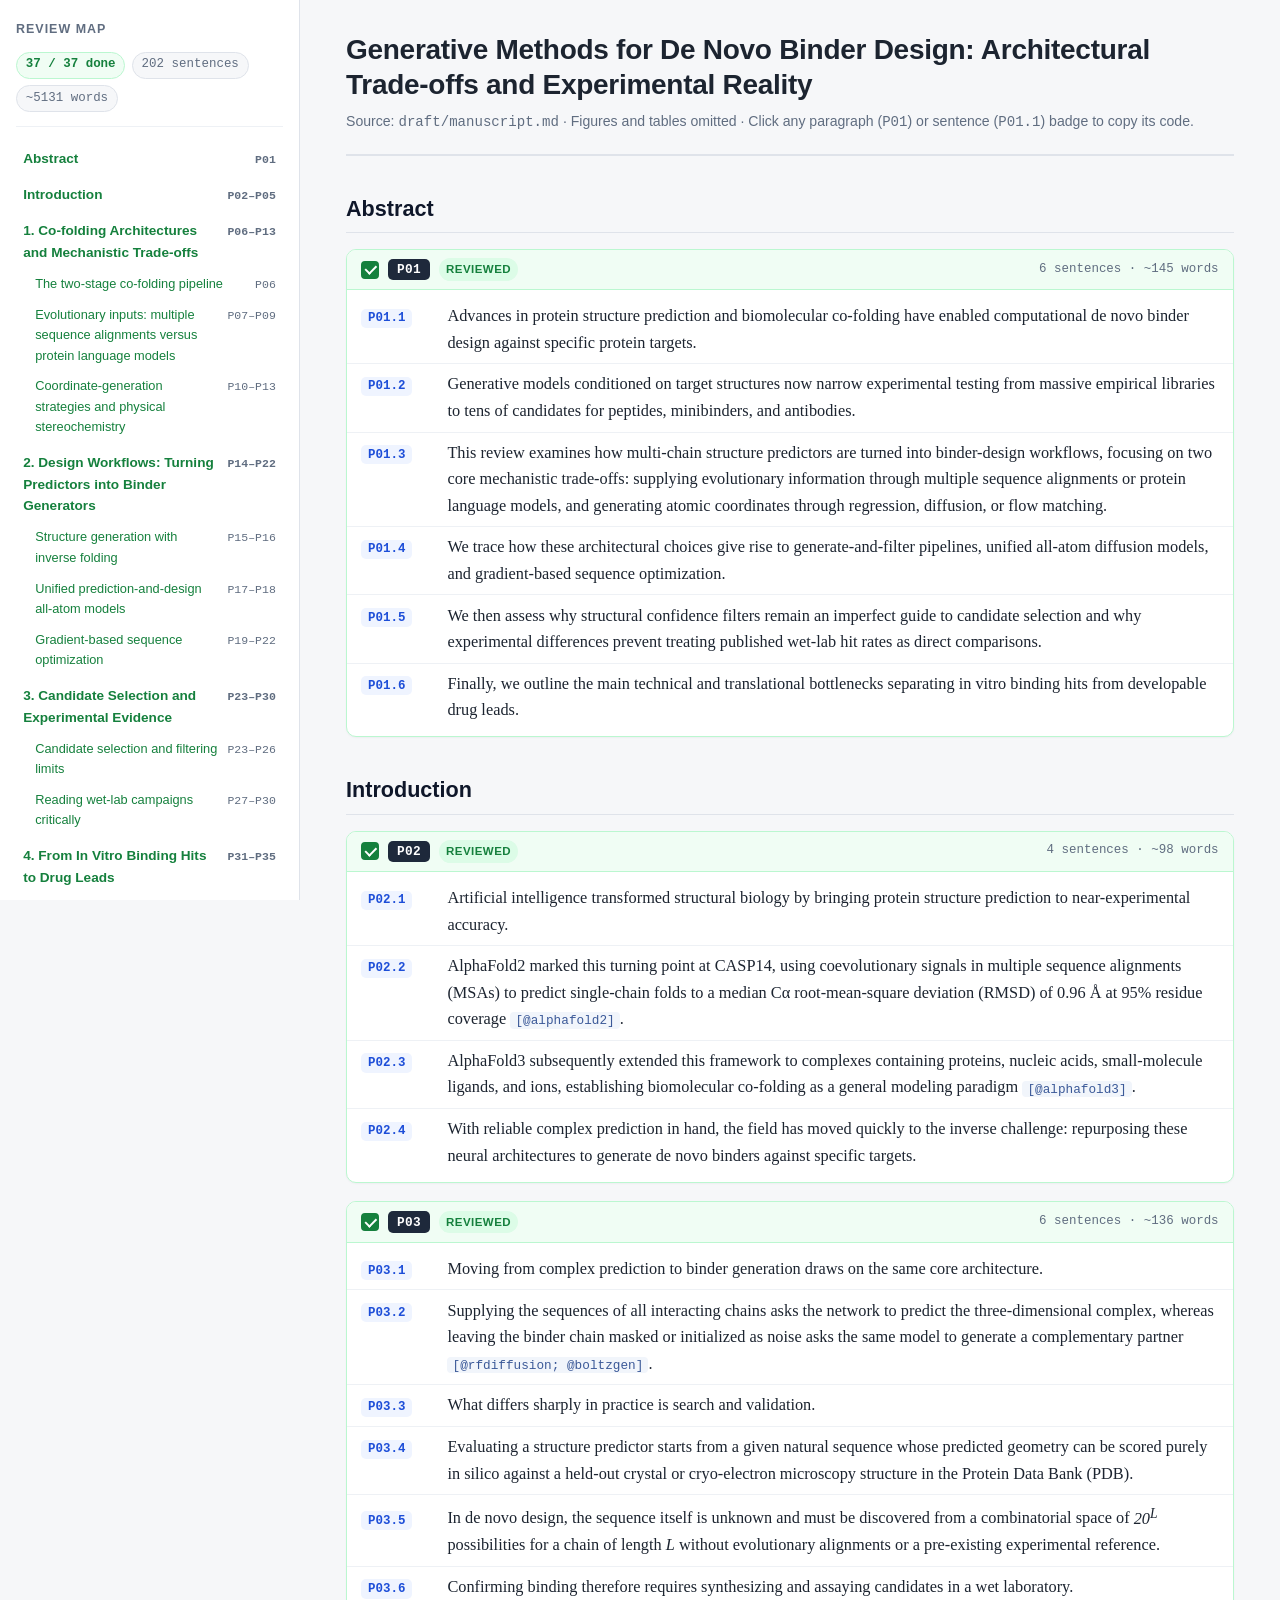
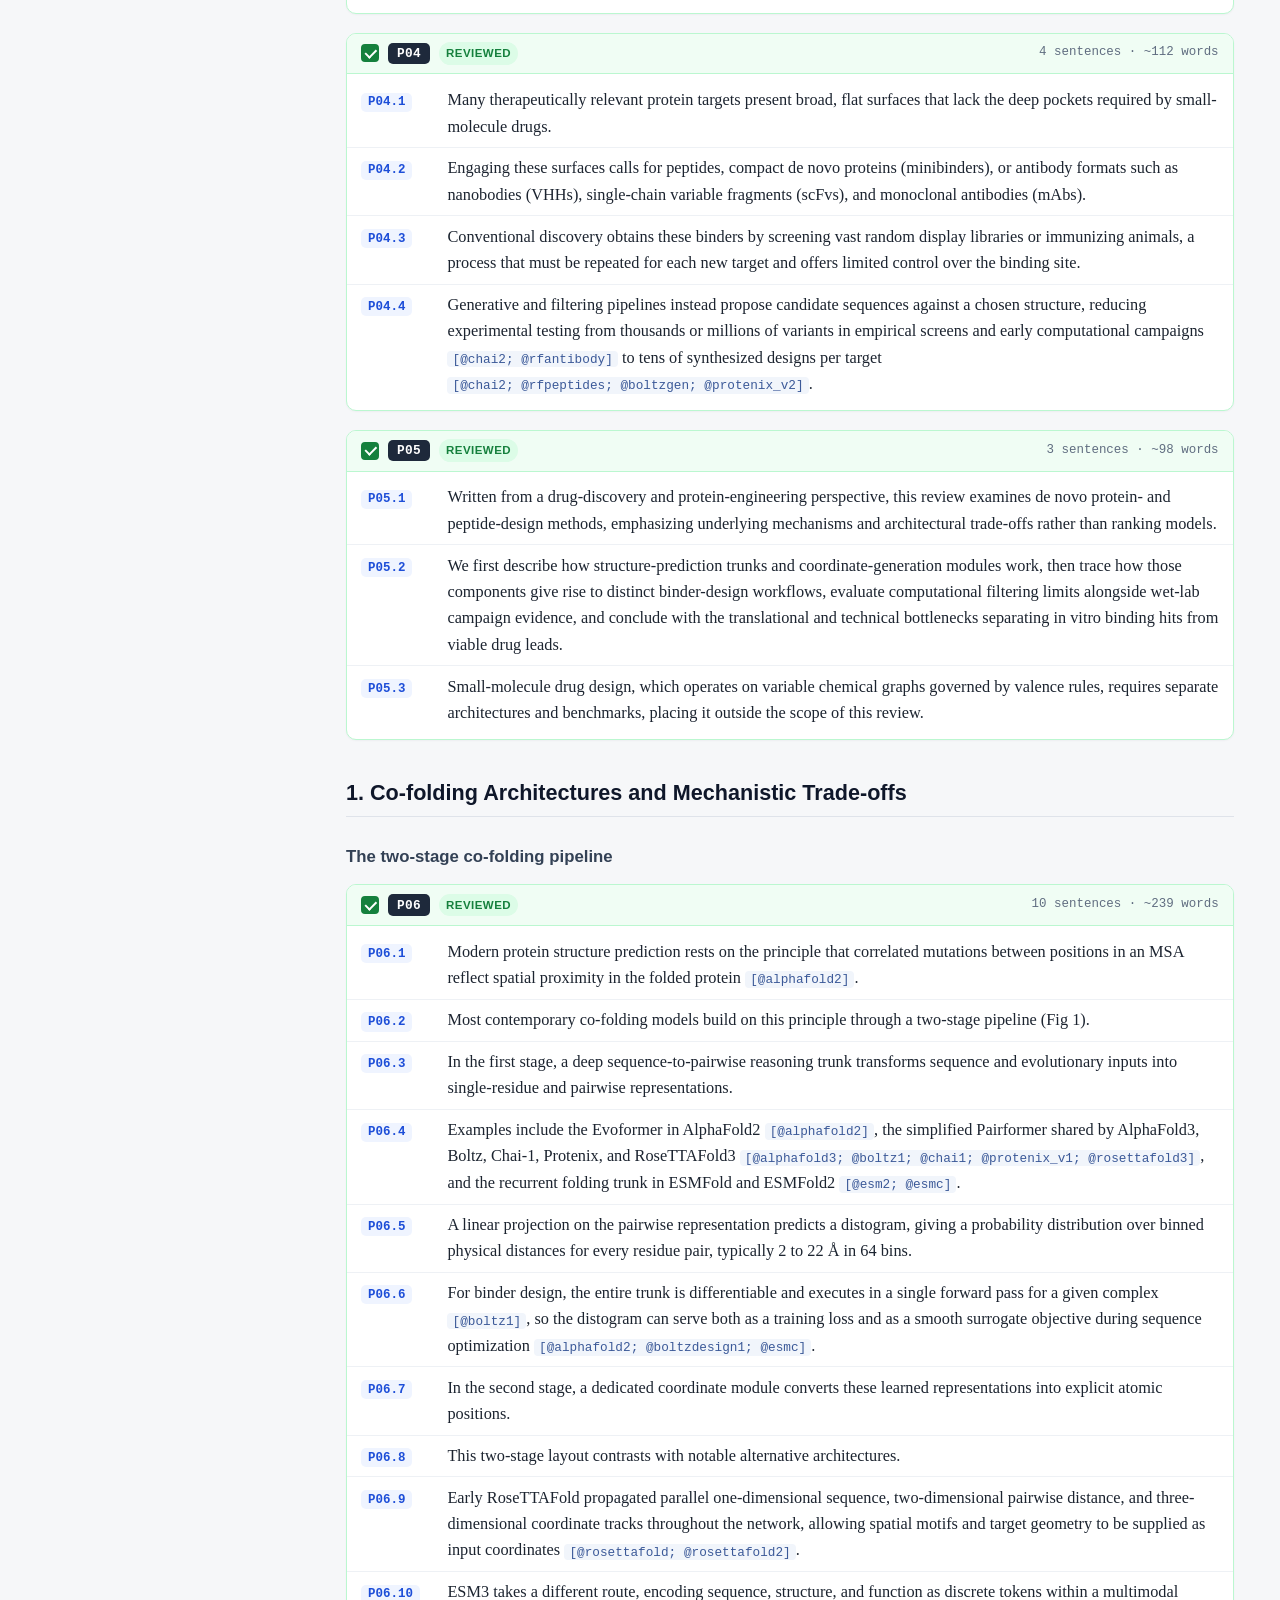
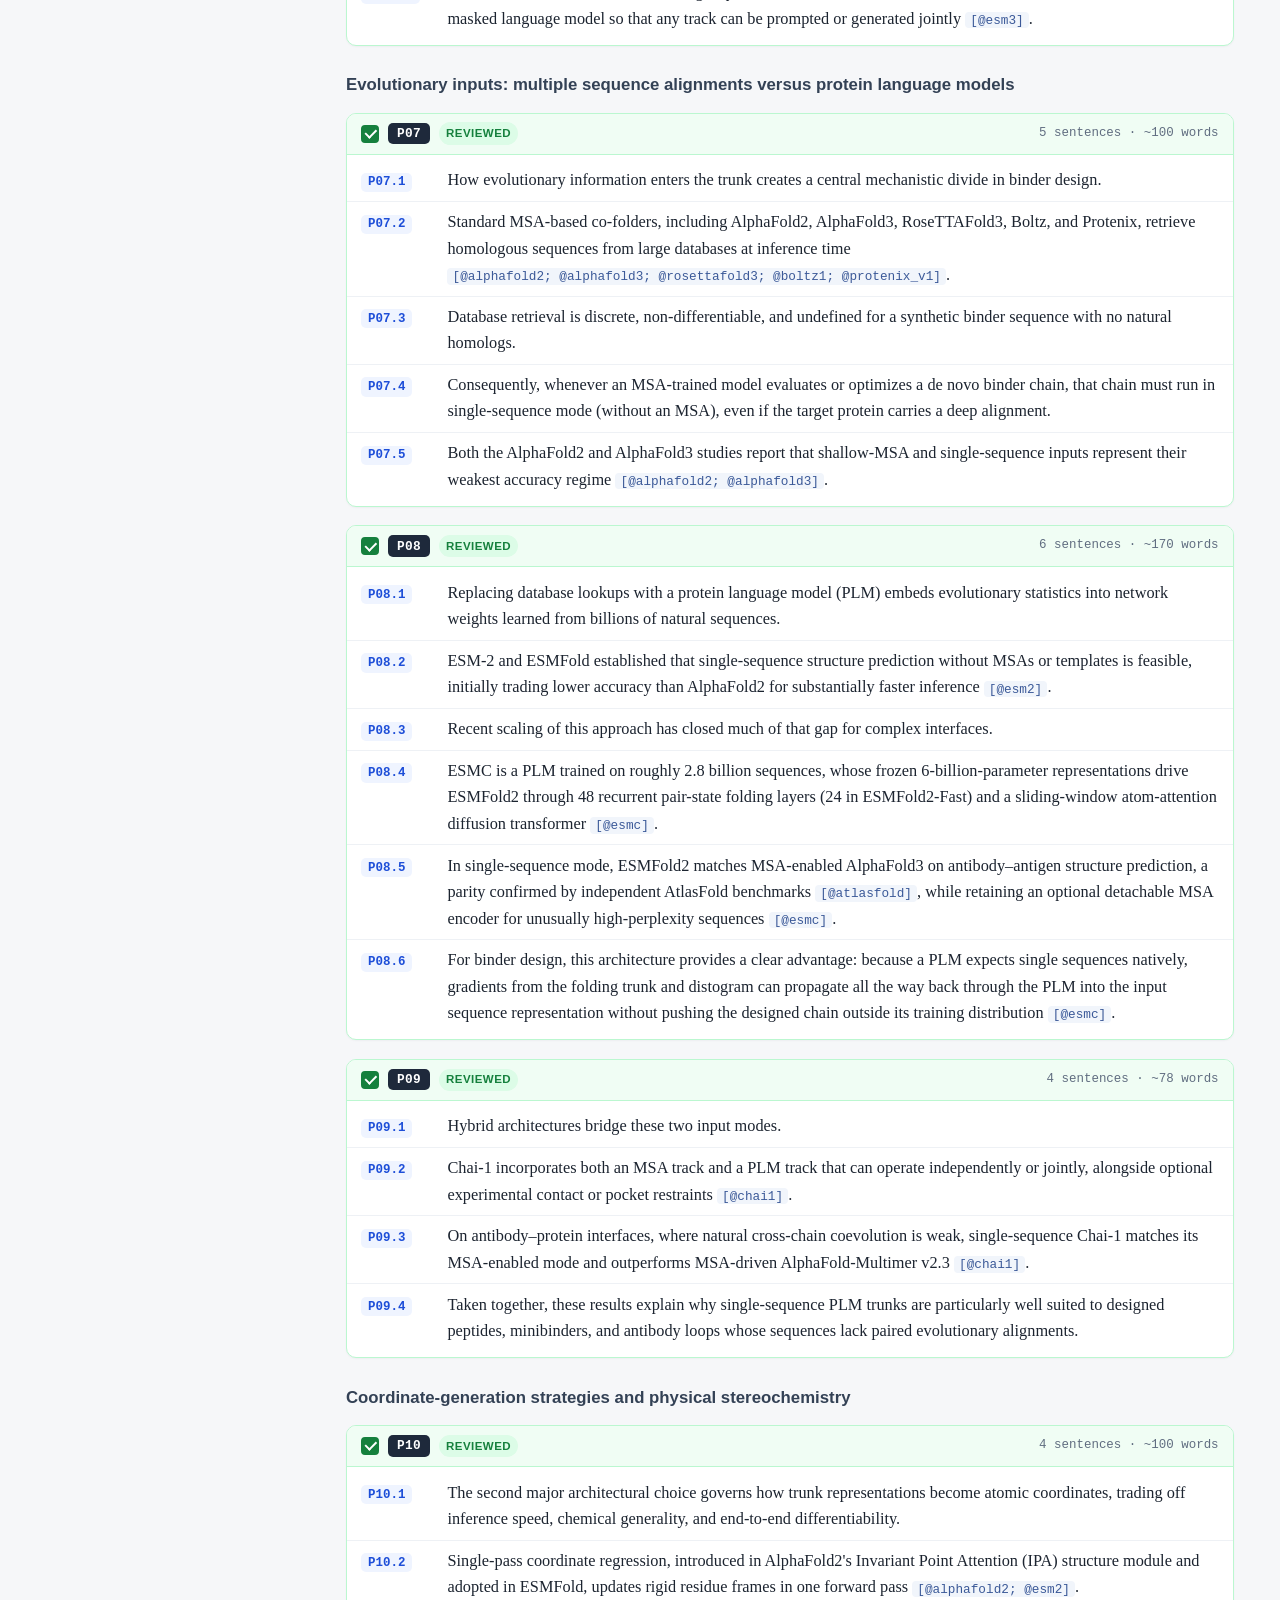
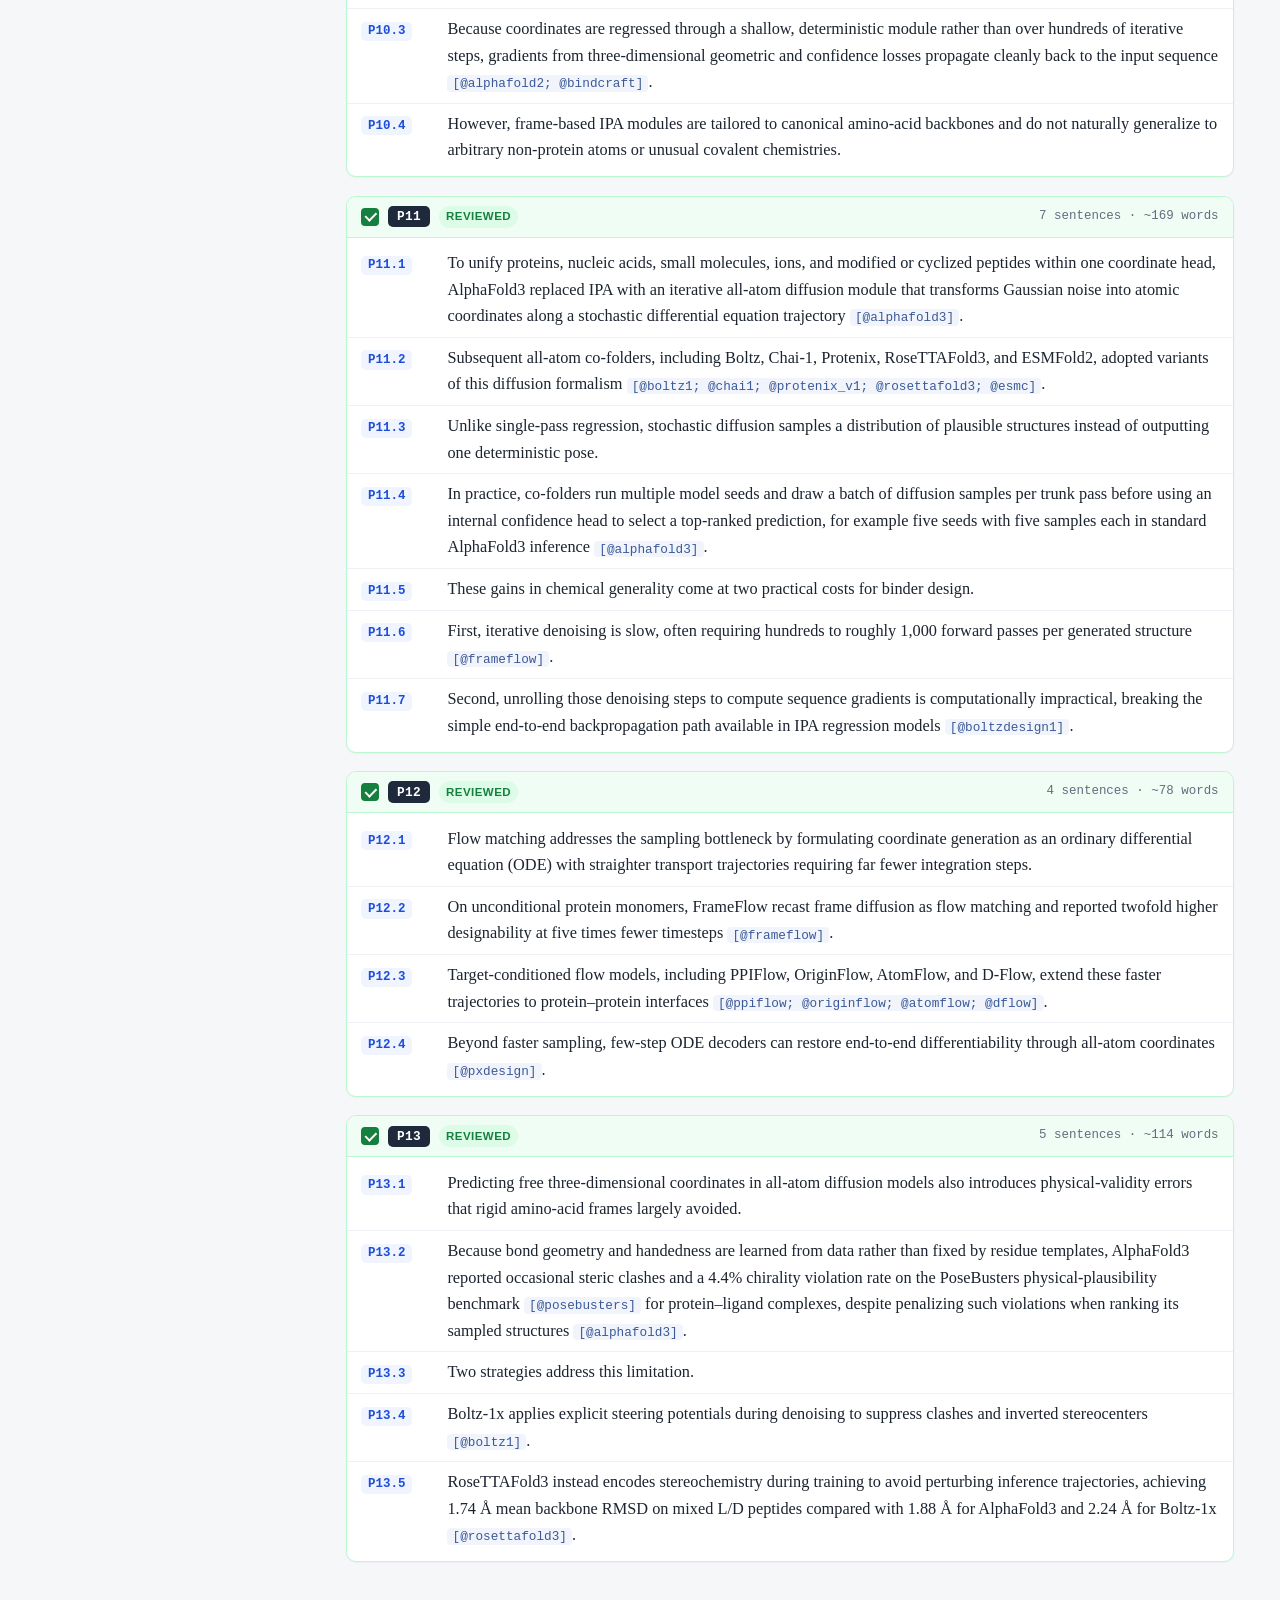
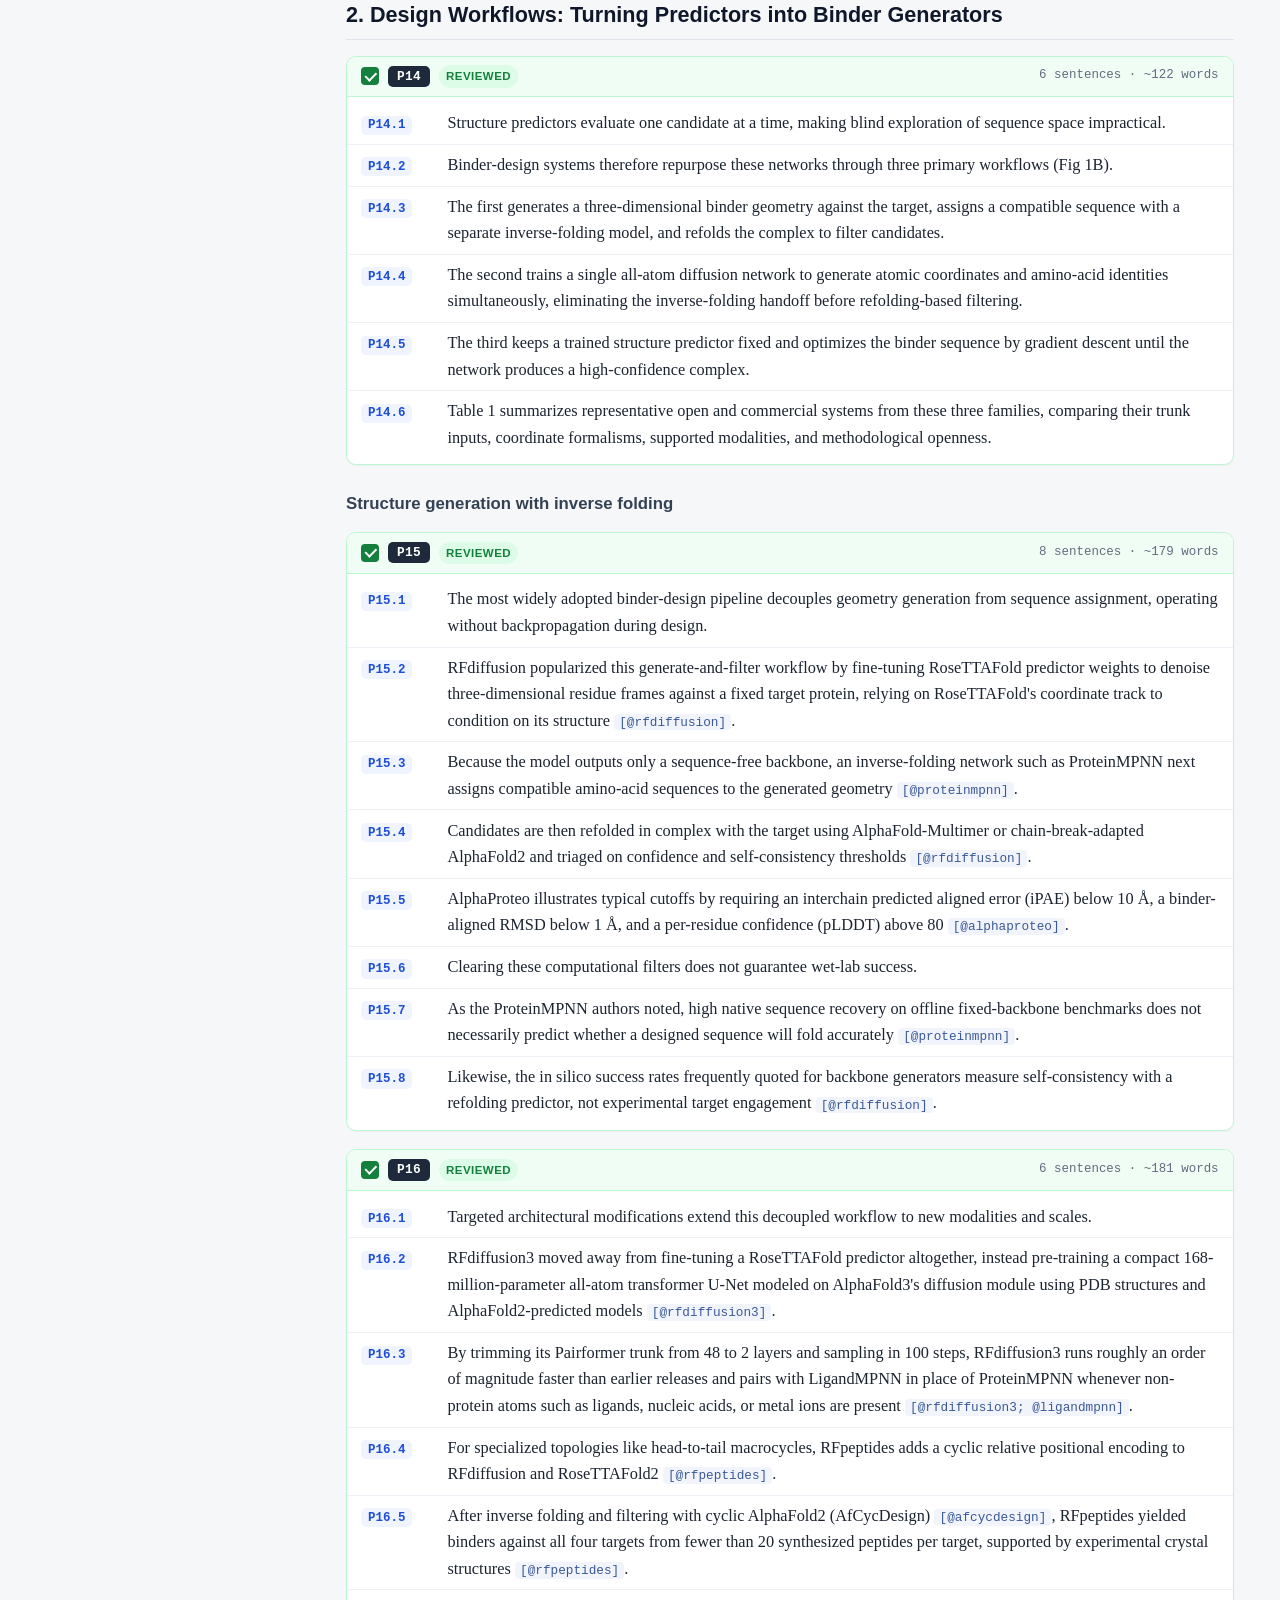
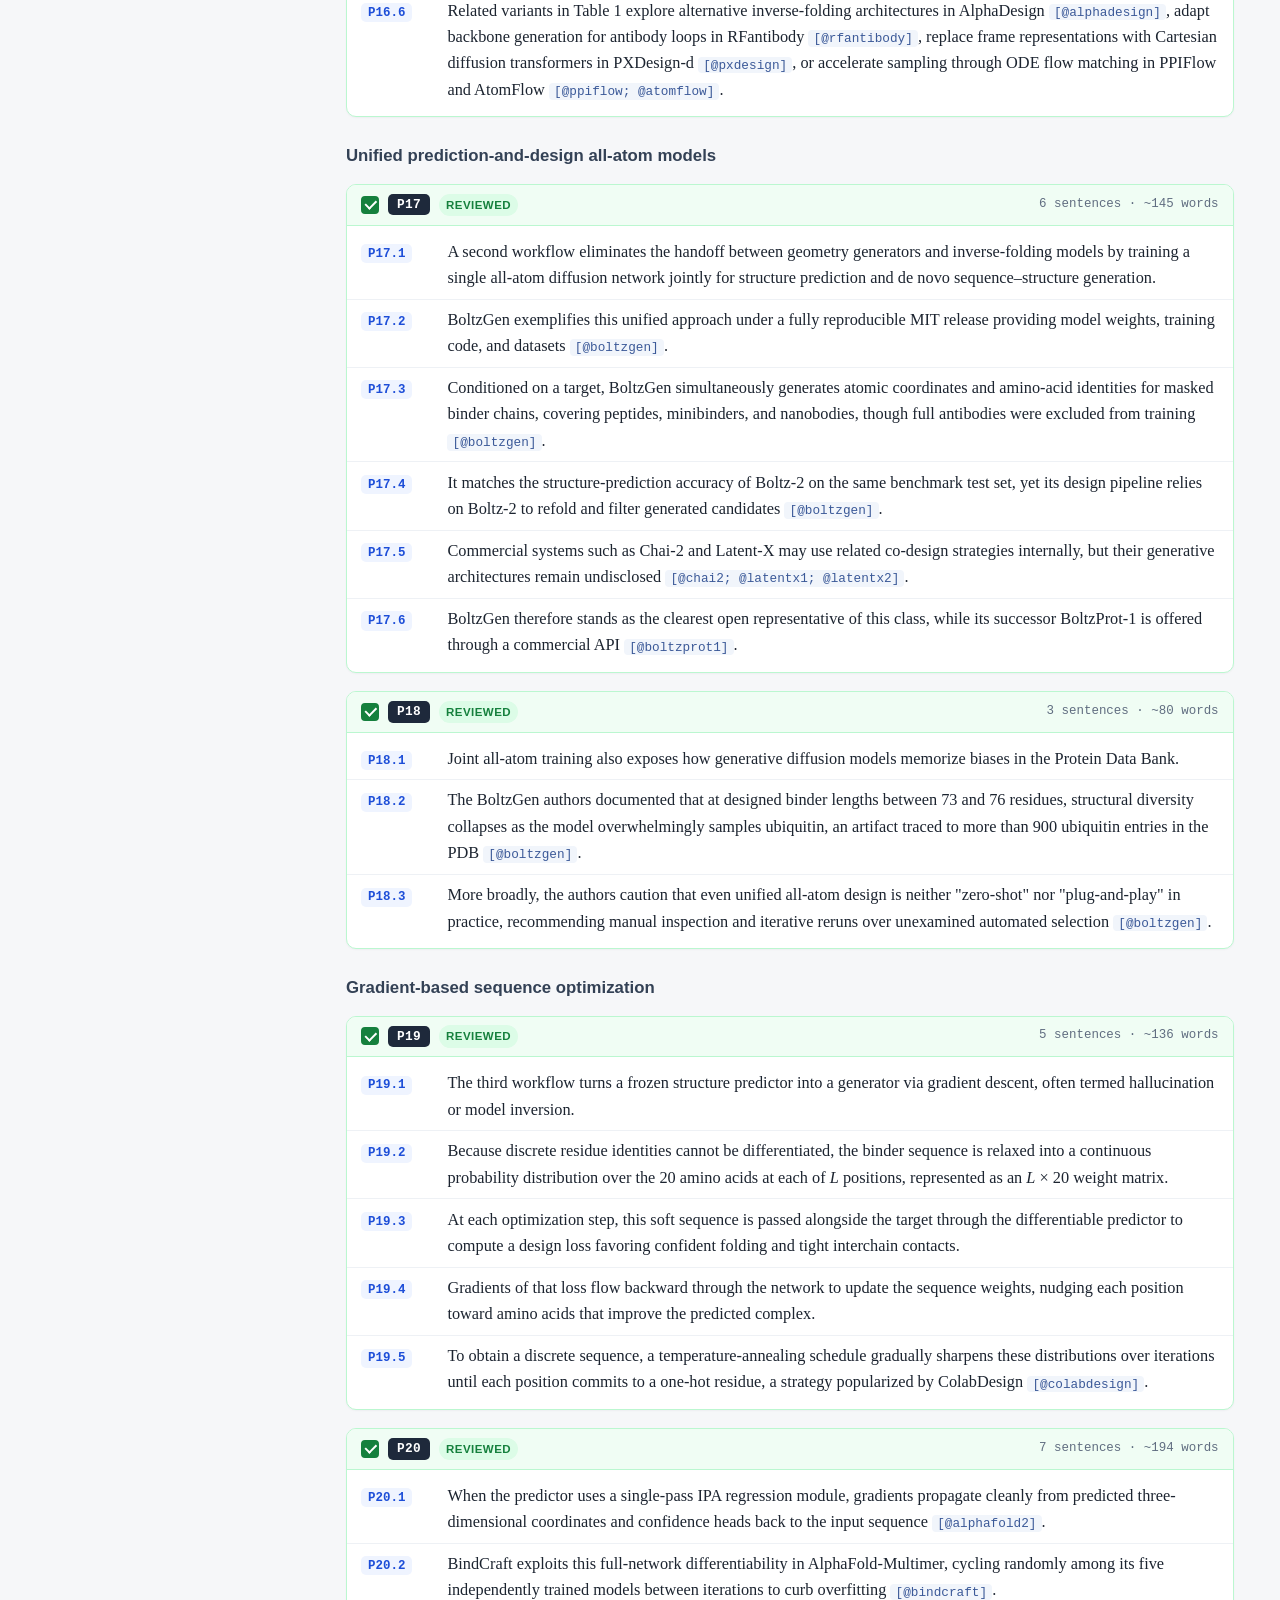
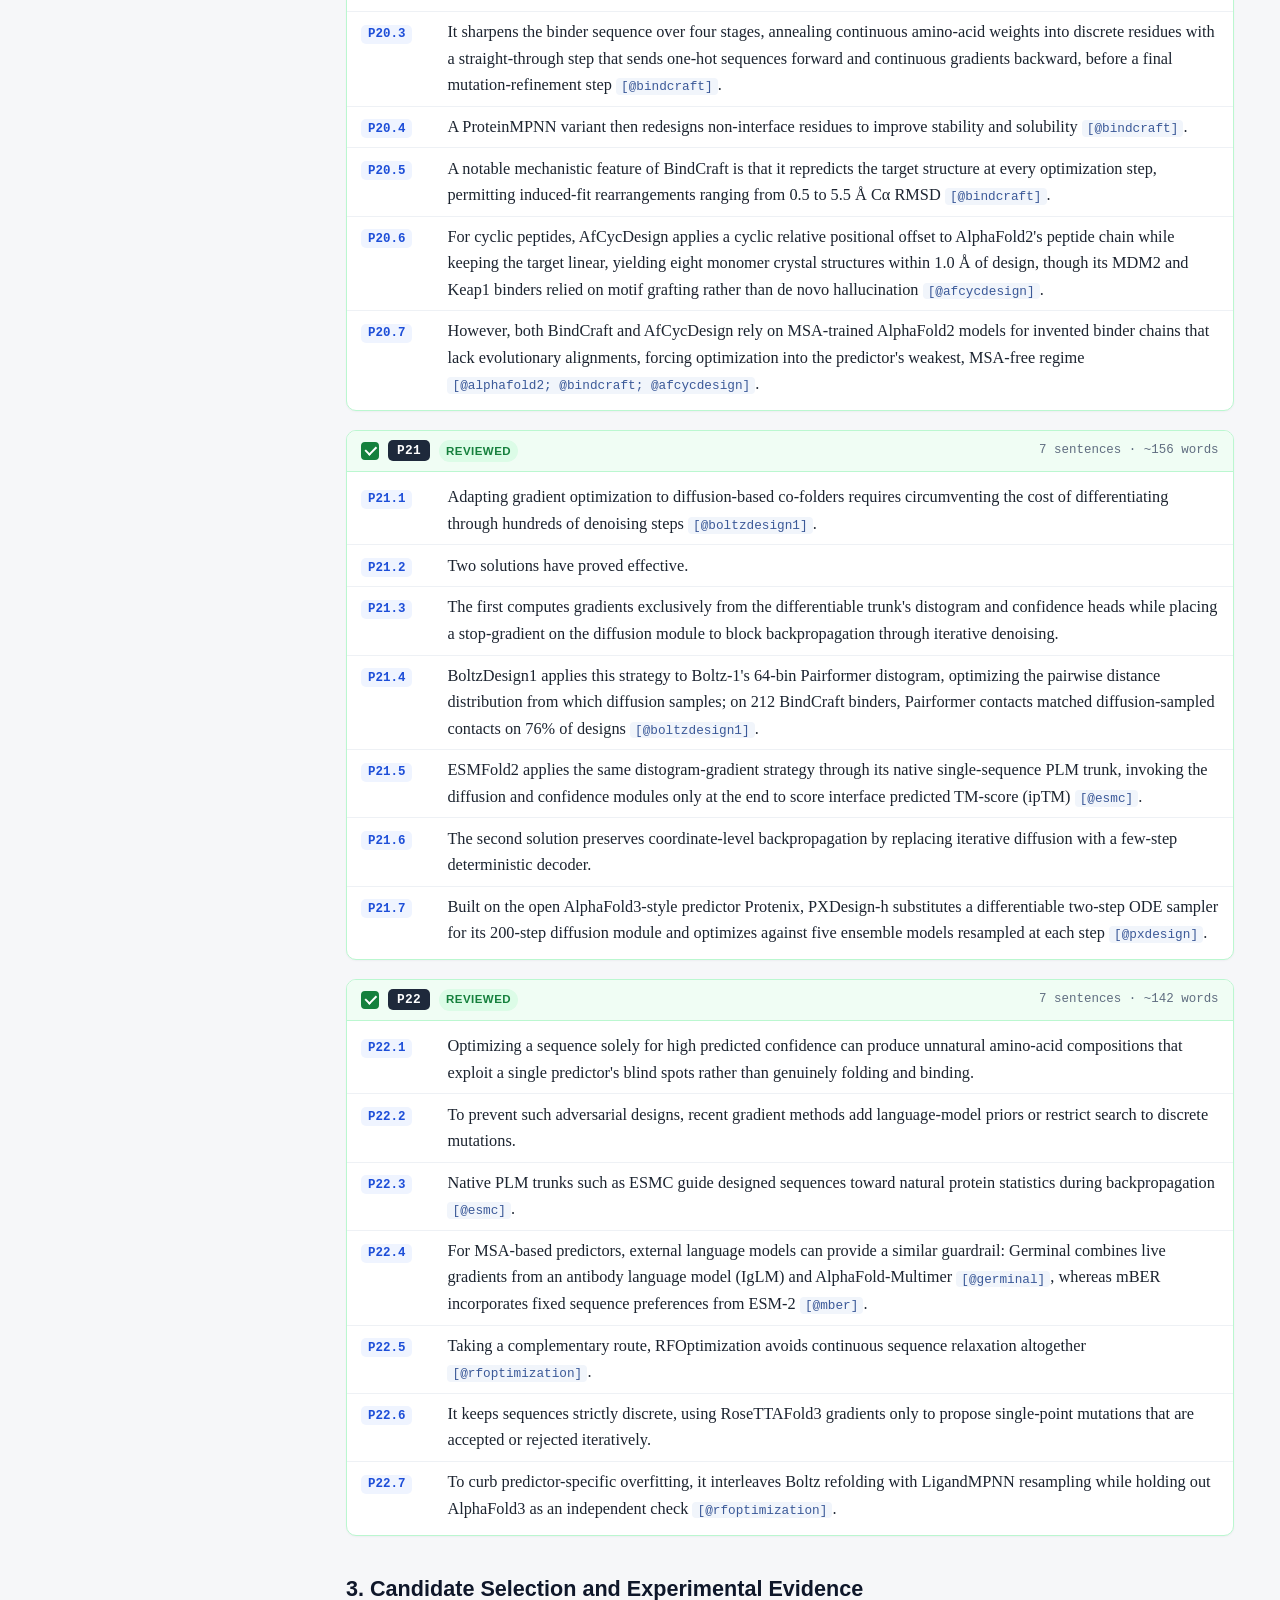
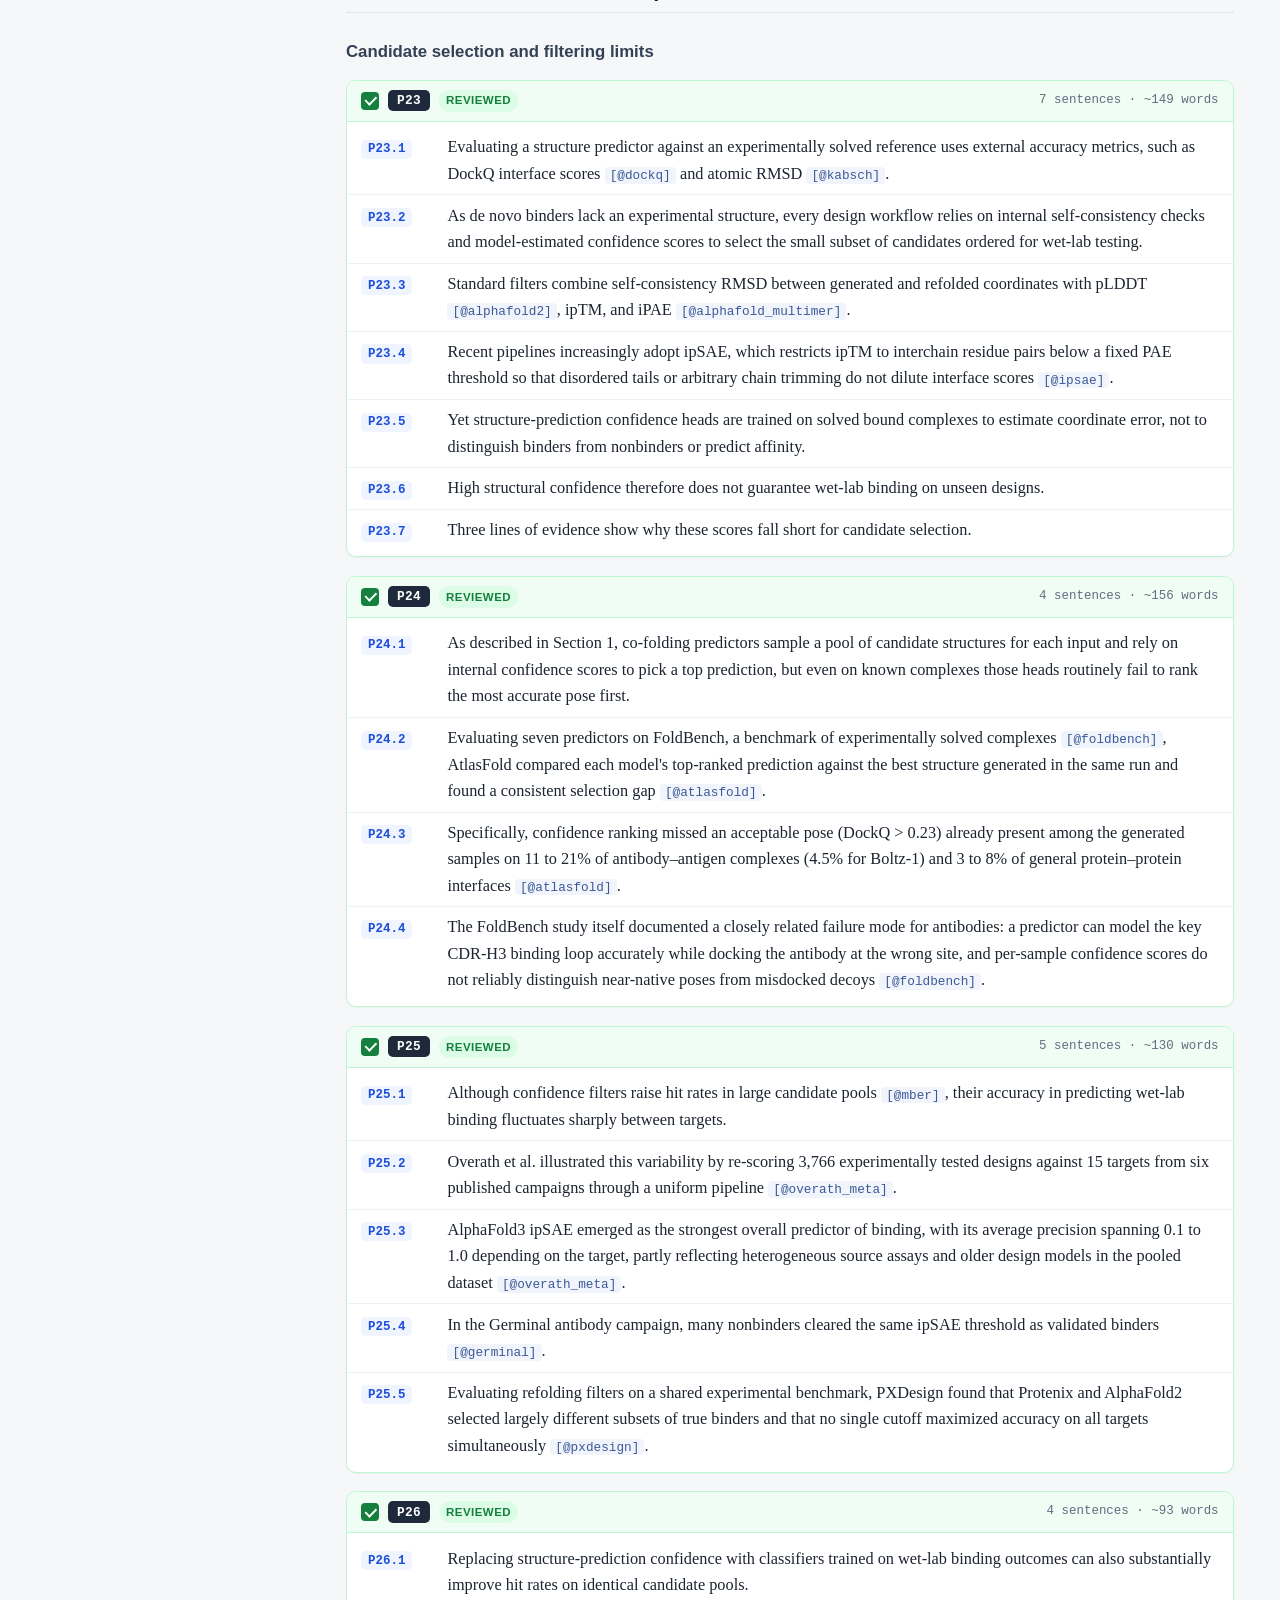
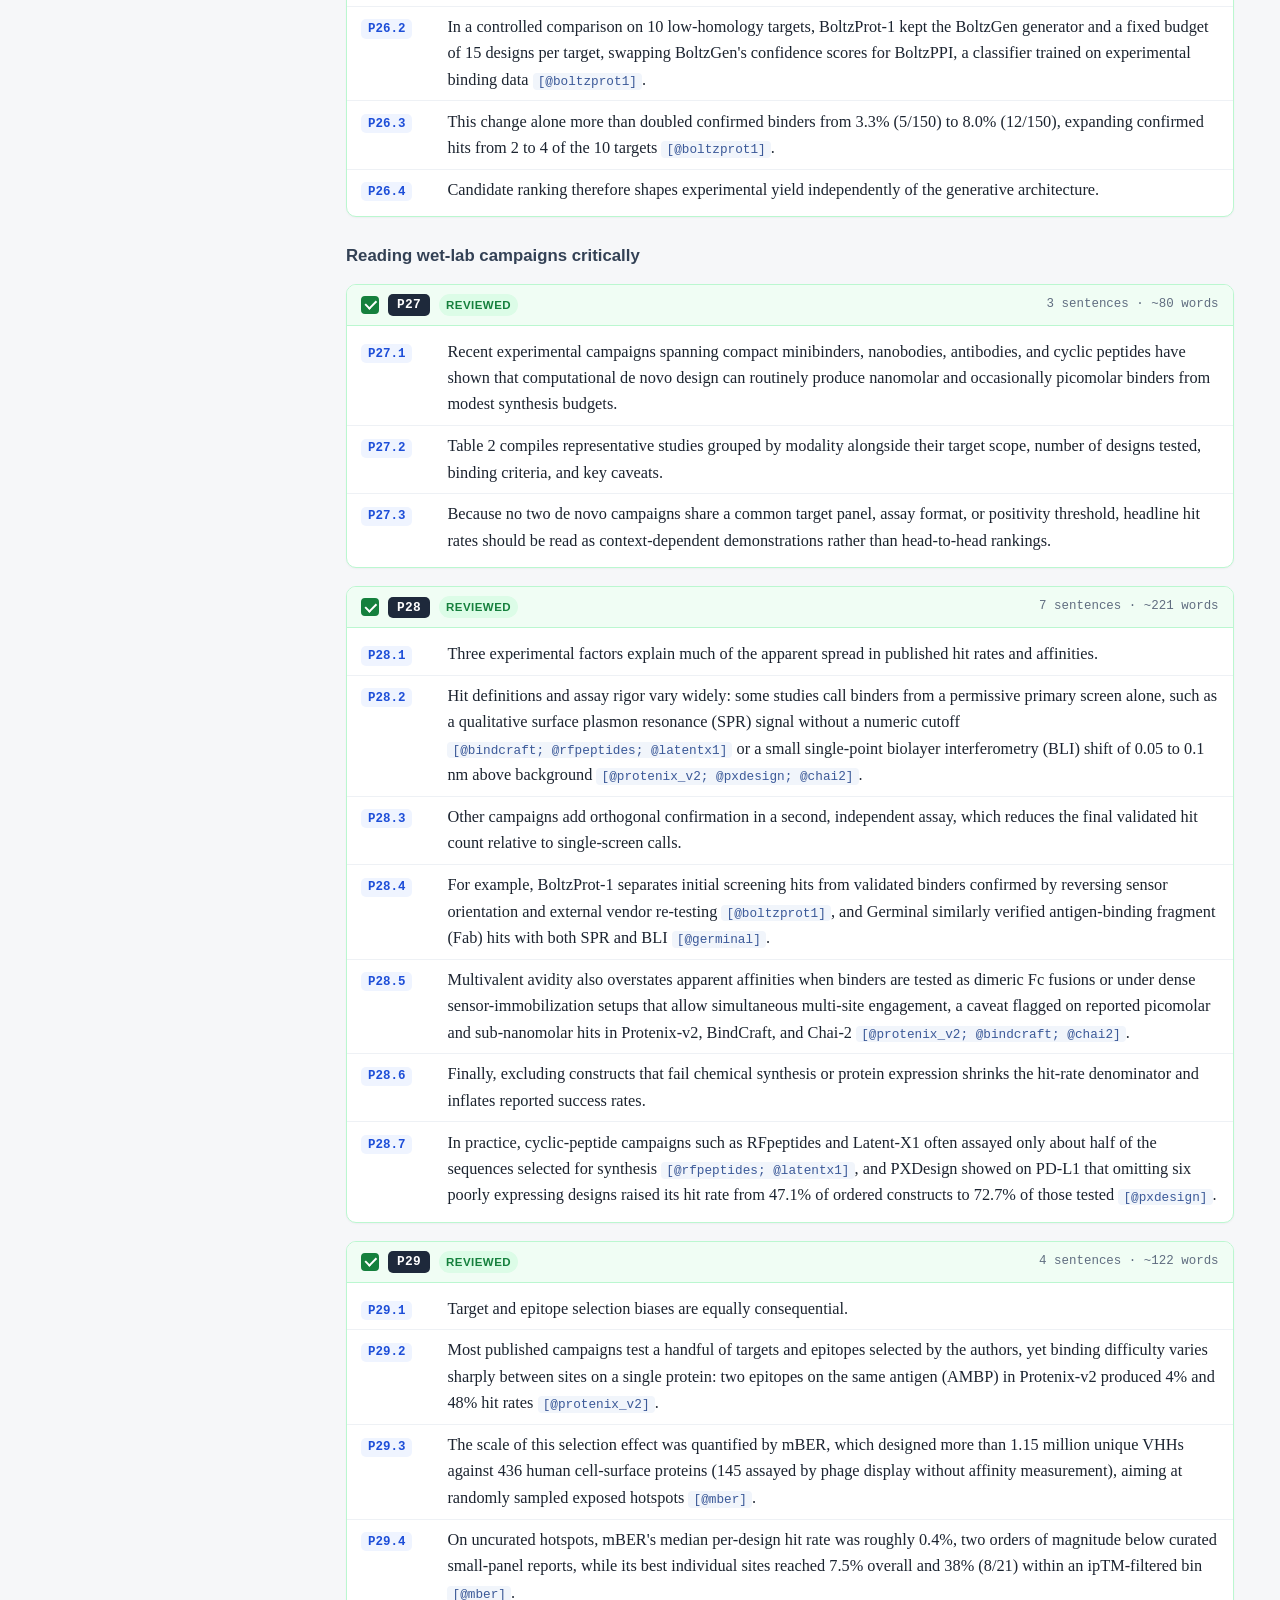
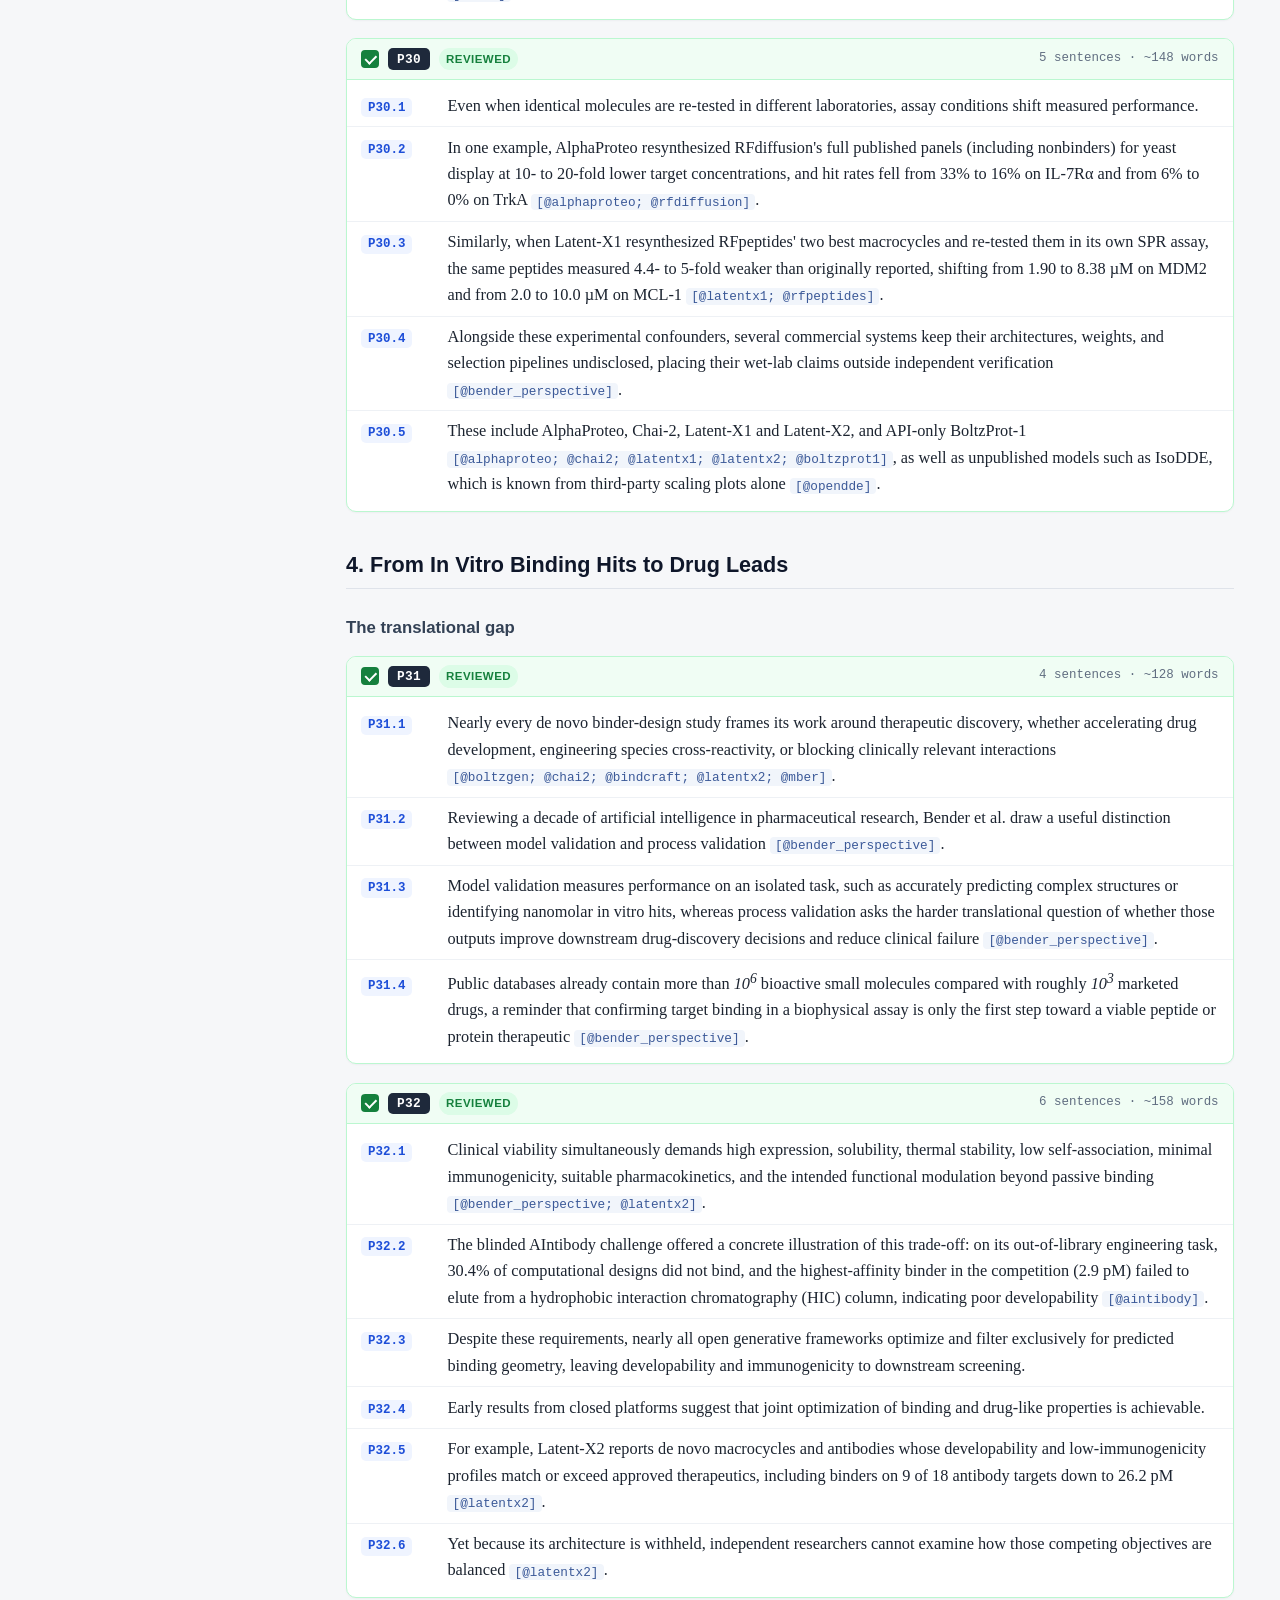
==== commit 08030b78: "Standardize Vancouver citation placement across manuscript" ====
--- a/draft/review.html
+++ b/draft/review.html
@@ -399,7 +399,7 @@
       <div class="stats">
         <span class="stat-pill progress">37 / 37 done</span>
         <span class="stat-pill">202 sentences</span>
-        <span class="stat-pill">~5130 words</span>
+        <span class="stat-pill">~5131 words</span>
       </div>
       <nav>
         <ul class="toc-list">
@@ -728,7 +728,7 @@
       </div>
       <div class="sentence-row" id="P08.5">
         <button class="code sentence-code" data-copy="P08.5" title="Copy P08.5">P08.5</button>
-        <div class="sentence-text">In single-sequence mode, ESMFold2 matches MSA-enabled AlphaFold3 on antibody–antigen structure prediction, a parity confirmed by independent AtlasFold benchmarks <span class="cite">[@esmc; @atlasfold]</span>, while retaining an optional detachable MSA encoder for unusually high-perplexity sequences <span class="cite">[@esmc]</span>.</div>
+        <div class="sentence-text">In single-sequence mode, ESMFold2 matches MSA-enabled AlphaFold3 on antibody–antigen structure prediction, a parity confirmed by independent AtlasFold benchmarks <span class="cite">[@atlasfold]</span>, while retaining an optional detachable MSA encoder for unusually high-perplexity sequences <span class="cite">[@esmc]</span>.</div>
       </div>
       <div class="sentence-row" id="P08.6">
         <button class="code sentence-code" data-copy="P08.6" title="Copy P08.6">P08.6</button>
@@ -879,7 +879,7 @@
       </div>
       <div class="sentence-row" id="P13.2">
         <button class="code sentence-code" data-copy="P13.2" title="Copy P13.2">P13.2</button>
-        <div class="sentence-text">Because bond geometry and handedness are learned from data rather than fixed by residue templates, AlphaFold3 reported occasional steric clashes and a 4.4% chirality violation rate on the PoseBusters physical-plausibility benchmark for protein–ligand complexes, despite penalizing such violations when ranking its sampled structures <span class="cite">[@alphafold3; @posebusters]</span>.</div>
+        <div class="sentence-text">Because bond geometry and handedness are learned from data rather than fixed by residue templates, AlphaFold3 reported occasional steric clashes and a 4.4% chirality violation rate on the PoseBusters physical-plausibility benchmark <span class="cite">[@posebusters]</span> for protein–ligand complexes, despite penalizing such violations when ranking its sampled structures <span class="cite">[@alphafold3]</span>.</div>
       </div>
       <div class="sentence-row" id="P13.3">
         <button class="code sentence-code" data-copy="P13.3" title="Copy P13.3">P13.3</button>
@@ -989,7 +989,7 @@
           <button class="code para-code" data-copy="P16" title="Copy P16">P16</button>
           <span class="done-badge">Reviewed</span>
         </div>
-        <span class="para-meta">6 sentences &middot; ~180 words</span>
+        <span class="para-meta">6 sentences &middot; ~181 words</span>
       </header>
       <div class="sentences">
       <div class="sentence-row" id="P16.1">
@@ -1010,7 +1010,7 @@
       </div>
       <div class="sentence-row" id="P16.5">
         <button class="code sentence-code" data-copy="P16.5" title="Copy P16.5">P16.5</button>
-        <div class="sentence-text">After inverse folding and filtering with cyclic AlphaFold2 (AfCycDesign), RFpeptides yielded binders against all four targets from fewer than 20 synthesized peptides per target, supported by experimental crystal structures <span class="cite">[@rfpeptides; @afcycdesign]</span>.</div>
+        <div class="sentence-text">After inverse folding and filtering with cyclic AlphaFold2 (AfCycDesign) <span class="cite">[@afcycdesign]</span>, RFpeptides yielded binders against all four targets from fewer than 20 synthesized peptides per target, supported by experimental crystal structures <span class="cite">[@rfpeptides]</span>.</div>
       </div>
       <div class="sentence-row" id="P16.6">
         <button class="code sentence-code" data-copy="P16.6" title="Copy P16.6">P16.6</button>
@@ -1152,7 +1152,7 @@
       </div>
       <div class="sentence-row" id="P20.7">
         <button class="code sentence-code" data-copy="P20.7" title="Copy P20.7">P20.7</button>
-        <div class="sentence-text">However, both BindCraft and AfCycDesign rely on MSA-trained AlphaFold2 models for invented binder chains that lack evolutionary alignments, forcing optimization into the predictor&#x27;s weakest, MSA-free regime <span class="cite">[@alphafold2; @bindcraft]</span>.</div>
+        <div class="sentence-text">However, both BindCraft and AfCycDesign rely on MSA-trained AlphaFold2 models for invented binder chains that lack evolutionary alignments, forcing optimization into the predictor&#x27;s weakest, MSA-free regime <span class="cite">[@alphafold2; @bindcraft; @afcycdesign]</span>.</div>
       </div>
       </div>
     </article>
@@ -1494,7 +1494,7 @@
       </div>
       <div class="sentence-row" id="P30.5">
         <button class="code sentence-code" data-copy="P30.5" title="Copy P30.5">P30.5</button>
-        <div class="sentence-text">These include AlphaProteo <span class="cite">[@alphaproteo]</span>, Chai-2 <span class="cite">[@chai2]</span>, Latent-X1 and Latent-X2 <span class="cite">[@latentx1; @latentx2]</span>, API-only BoltzProt-1 <span class="cite">[@boltzprot1]</span>, and unpublished models such as IsoDDE, which is known from third-party scaling plots alone <span class="cite">[@opendde]</span>.</div>
+        <div class="sentence-text">These include AlphaProteo, Chai-2, Latent-X1 and Latent-X2, and API-only BoltzProt-1 <span class="cite">[@alphaproteo; @chai2; @latentx1; @latentx2; @boltzprot1]</span>, as well as unpublished models such as IsoDDE, which is known from third-party scaling plots alone <span class="cite">[@opendde]</span>.</div>
       </div>
       </div>
     </article>
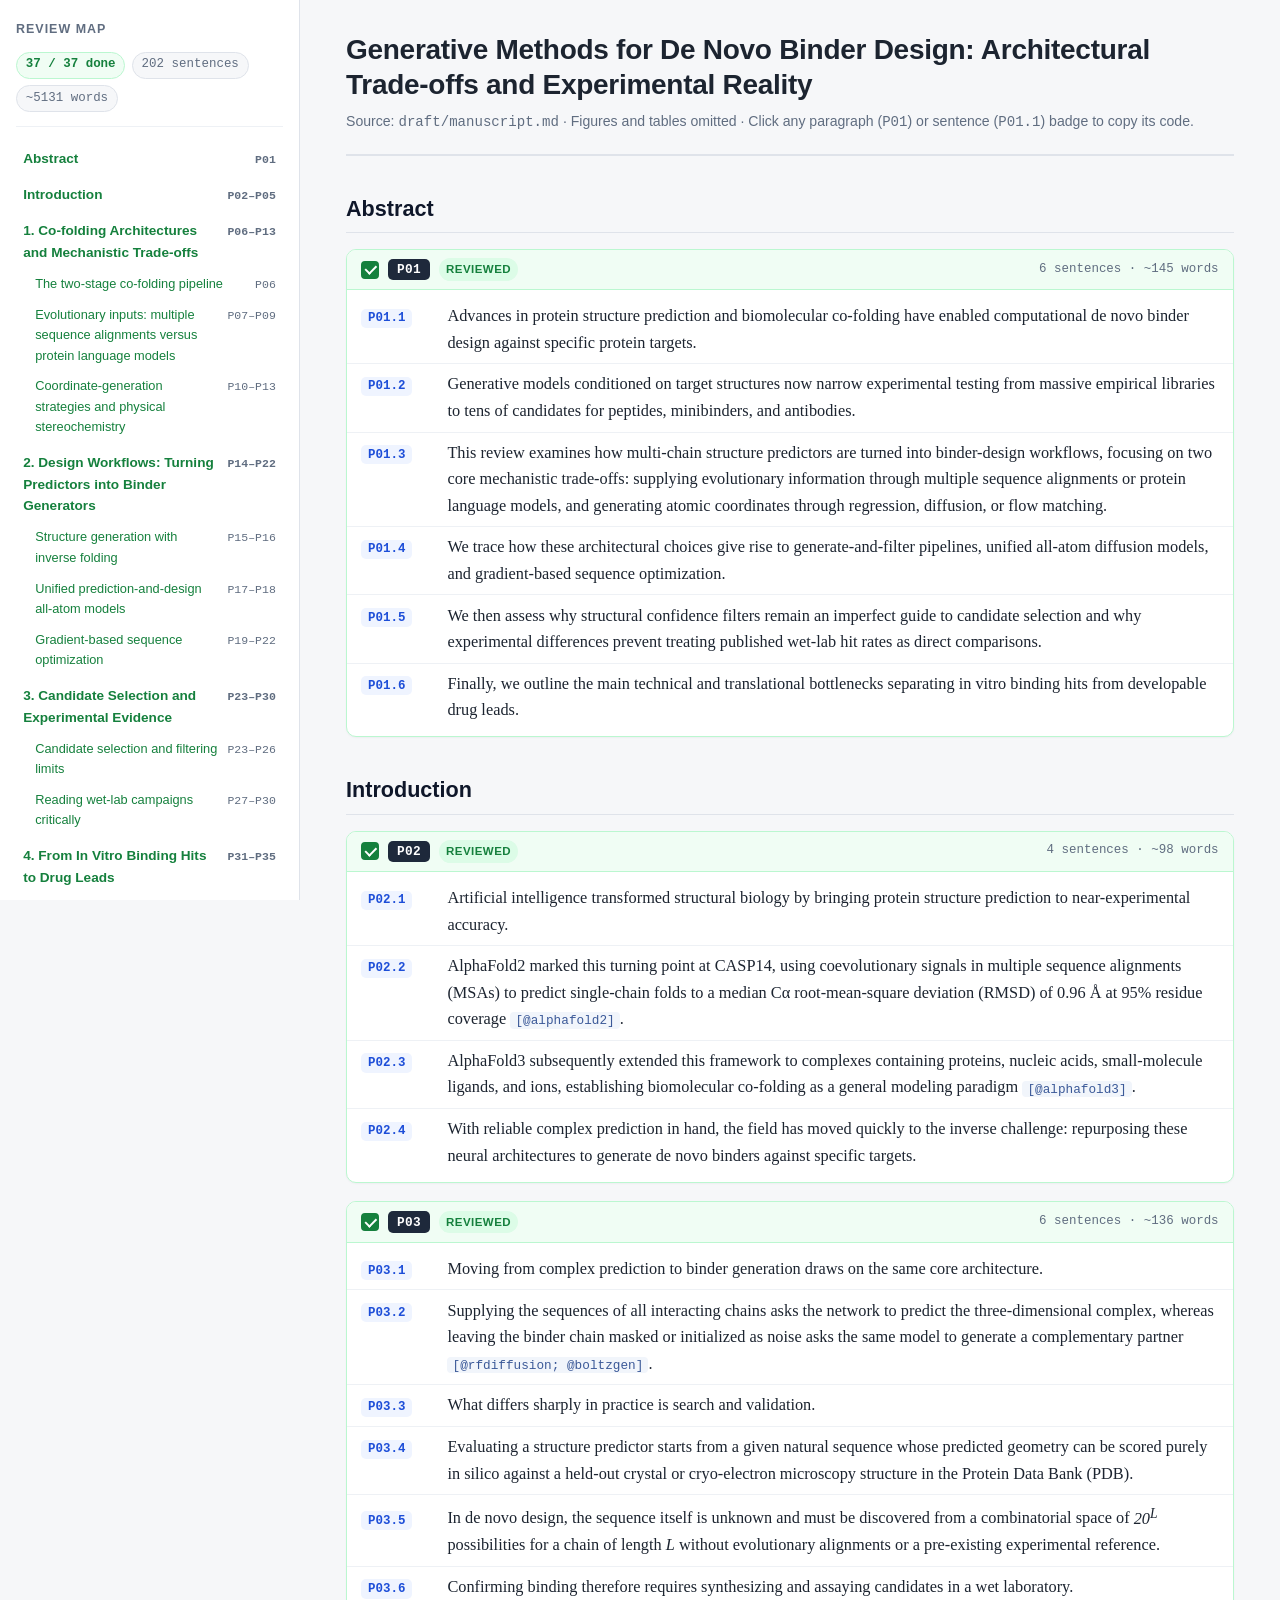
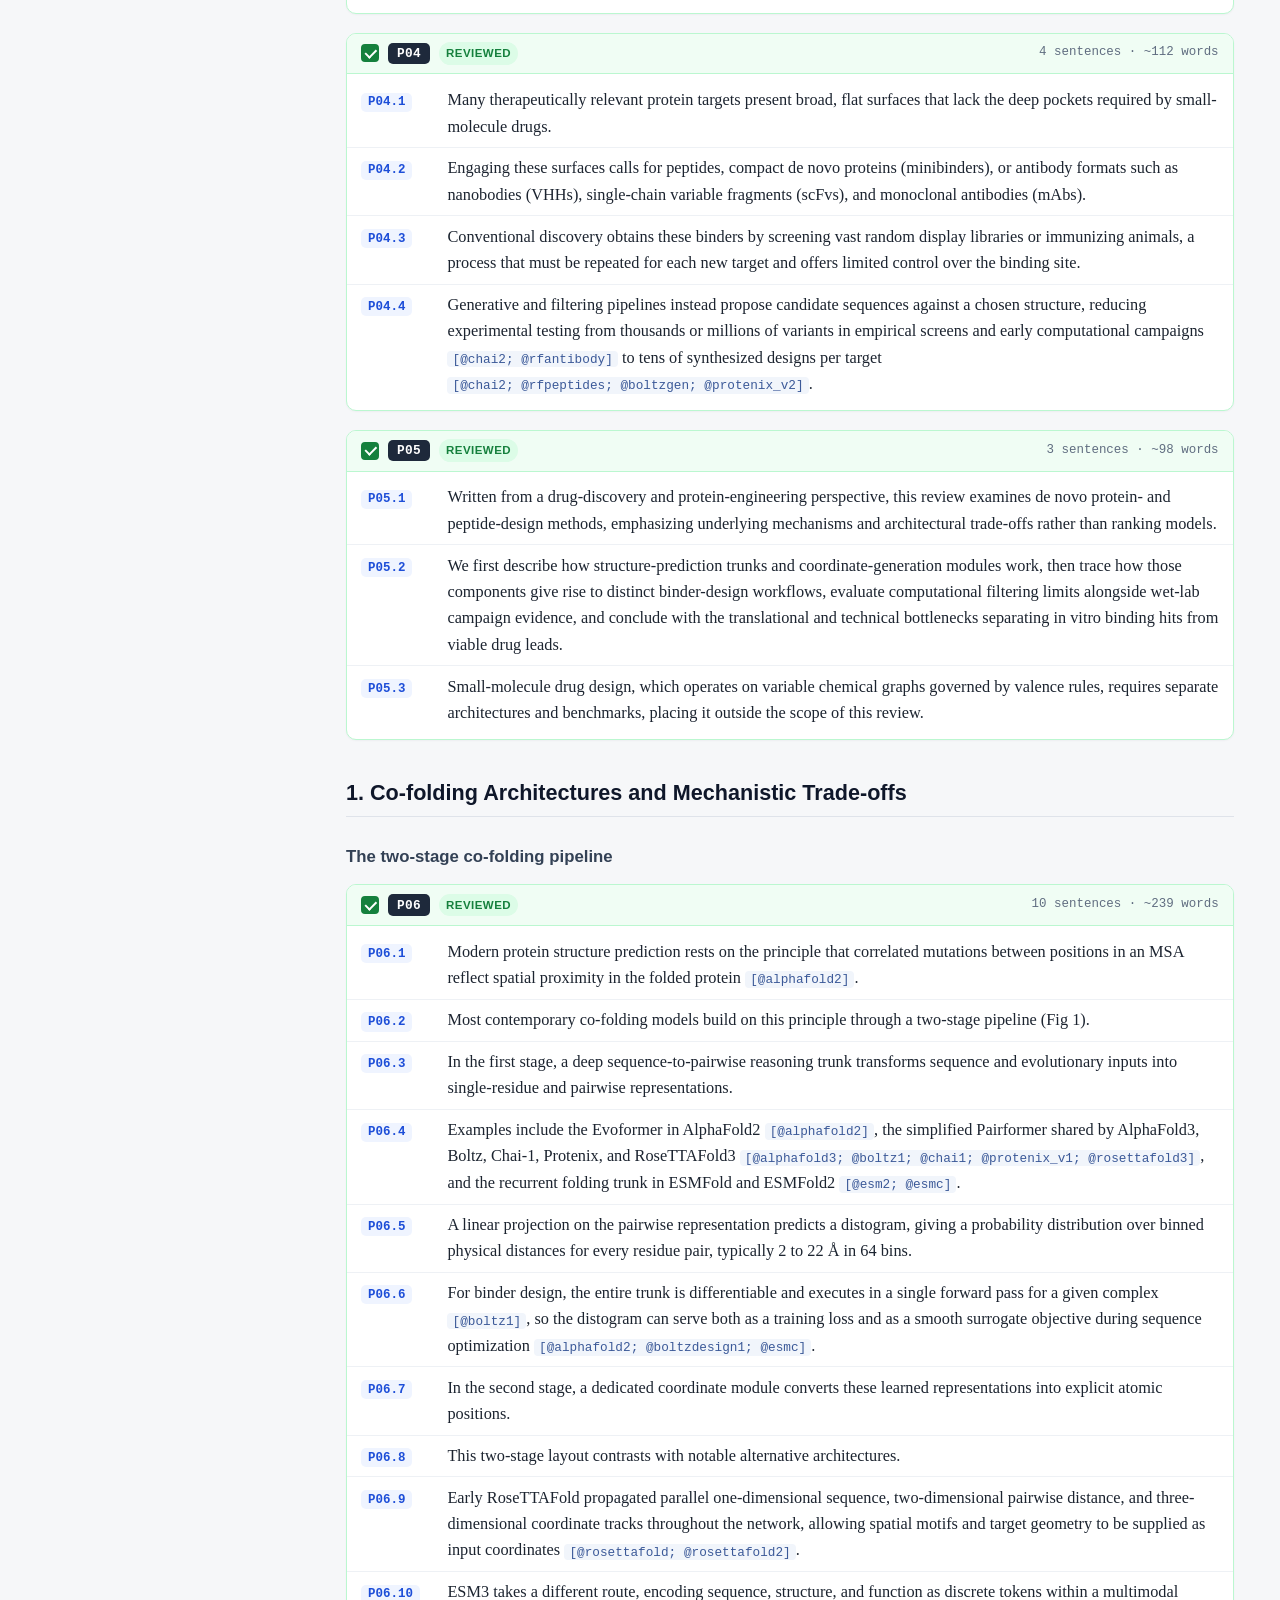
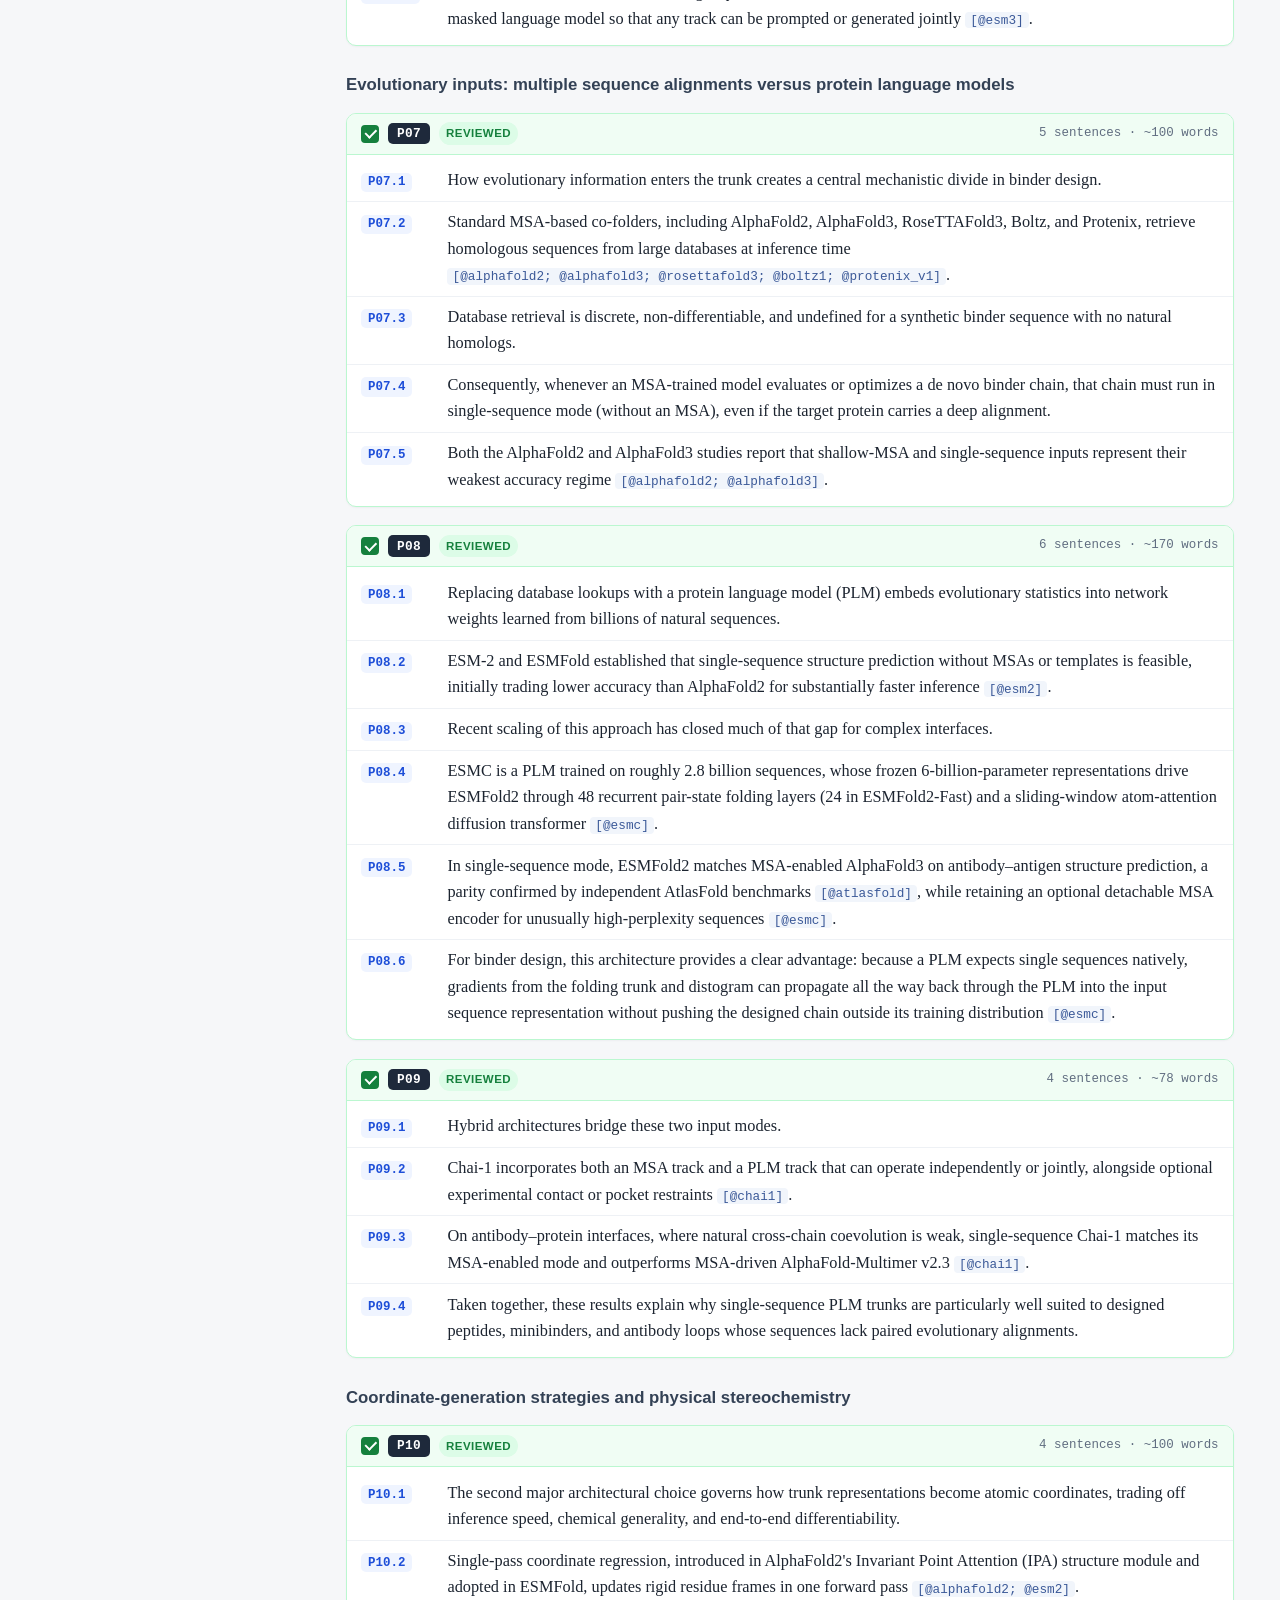
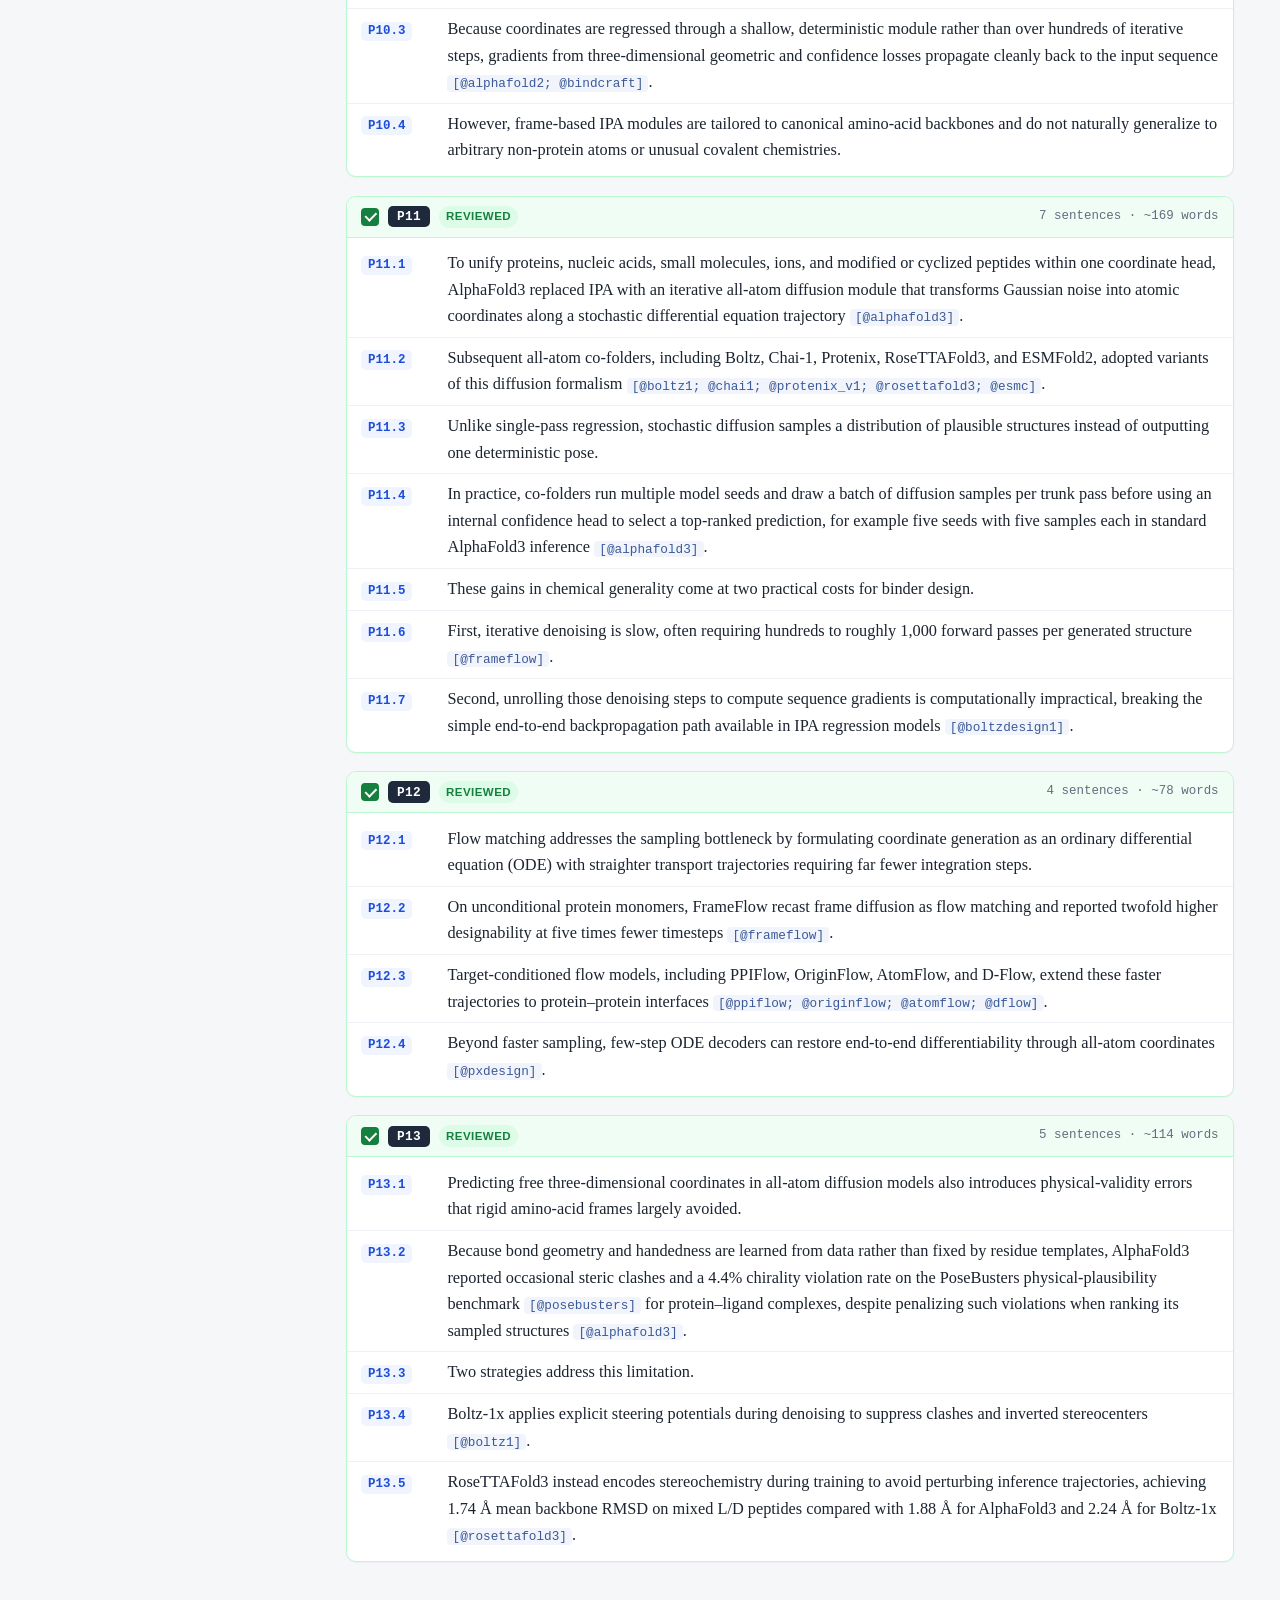
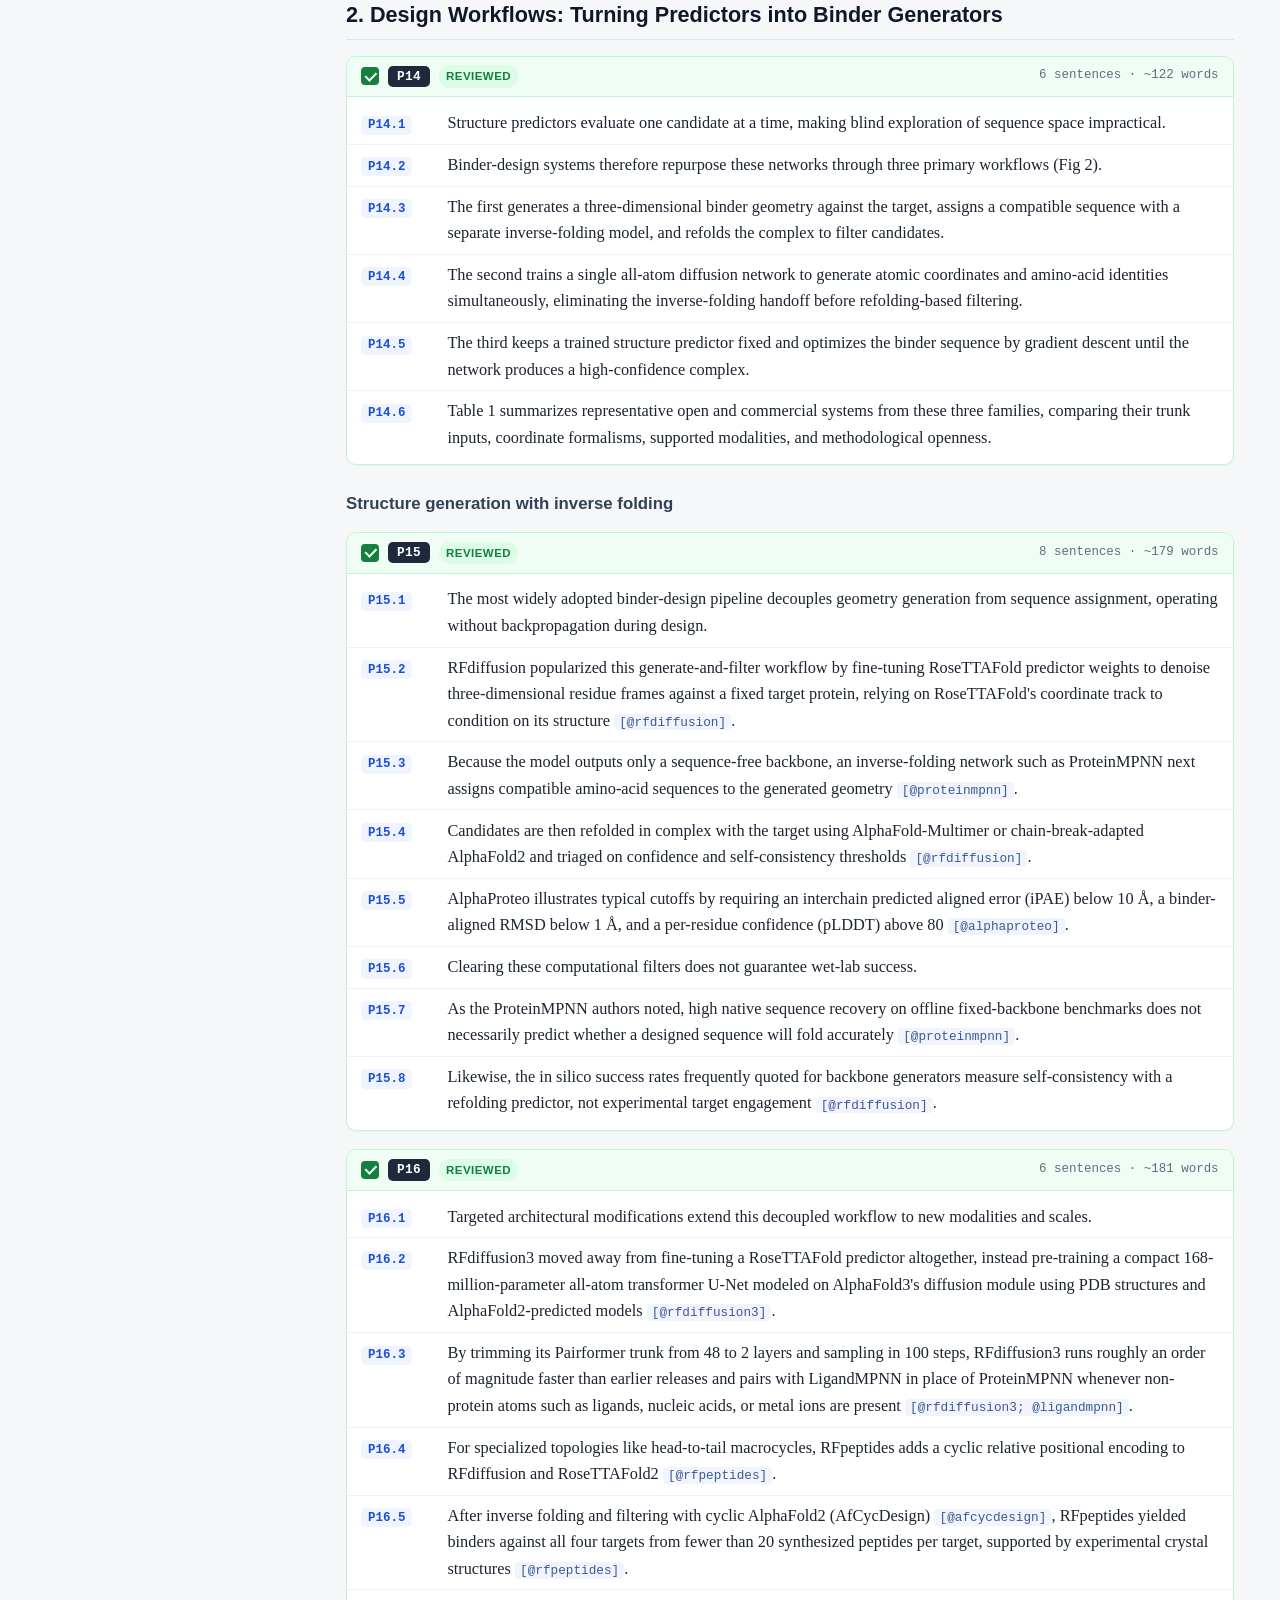
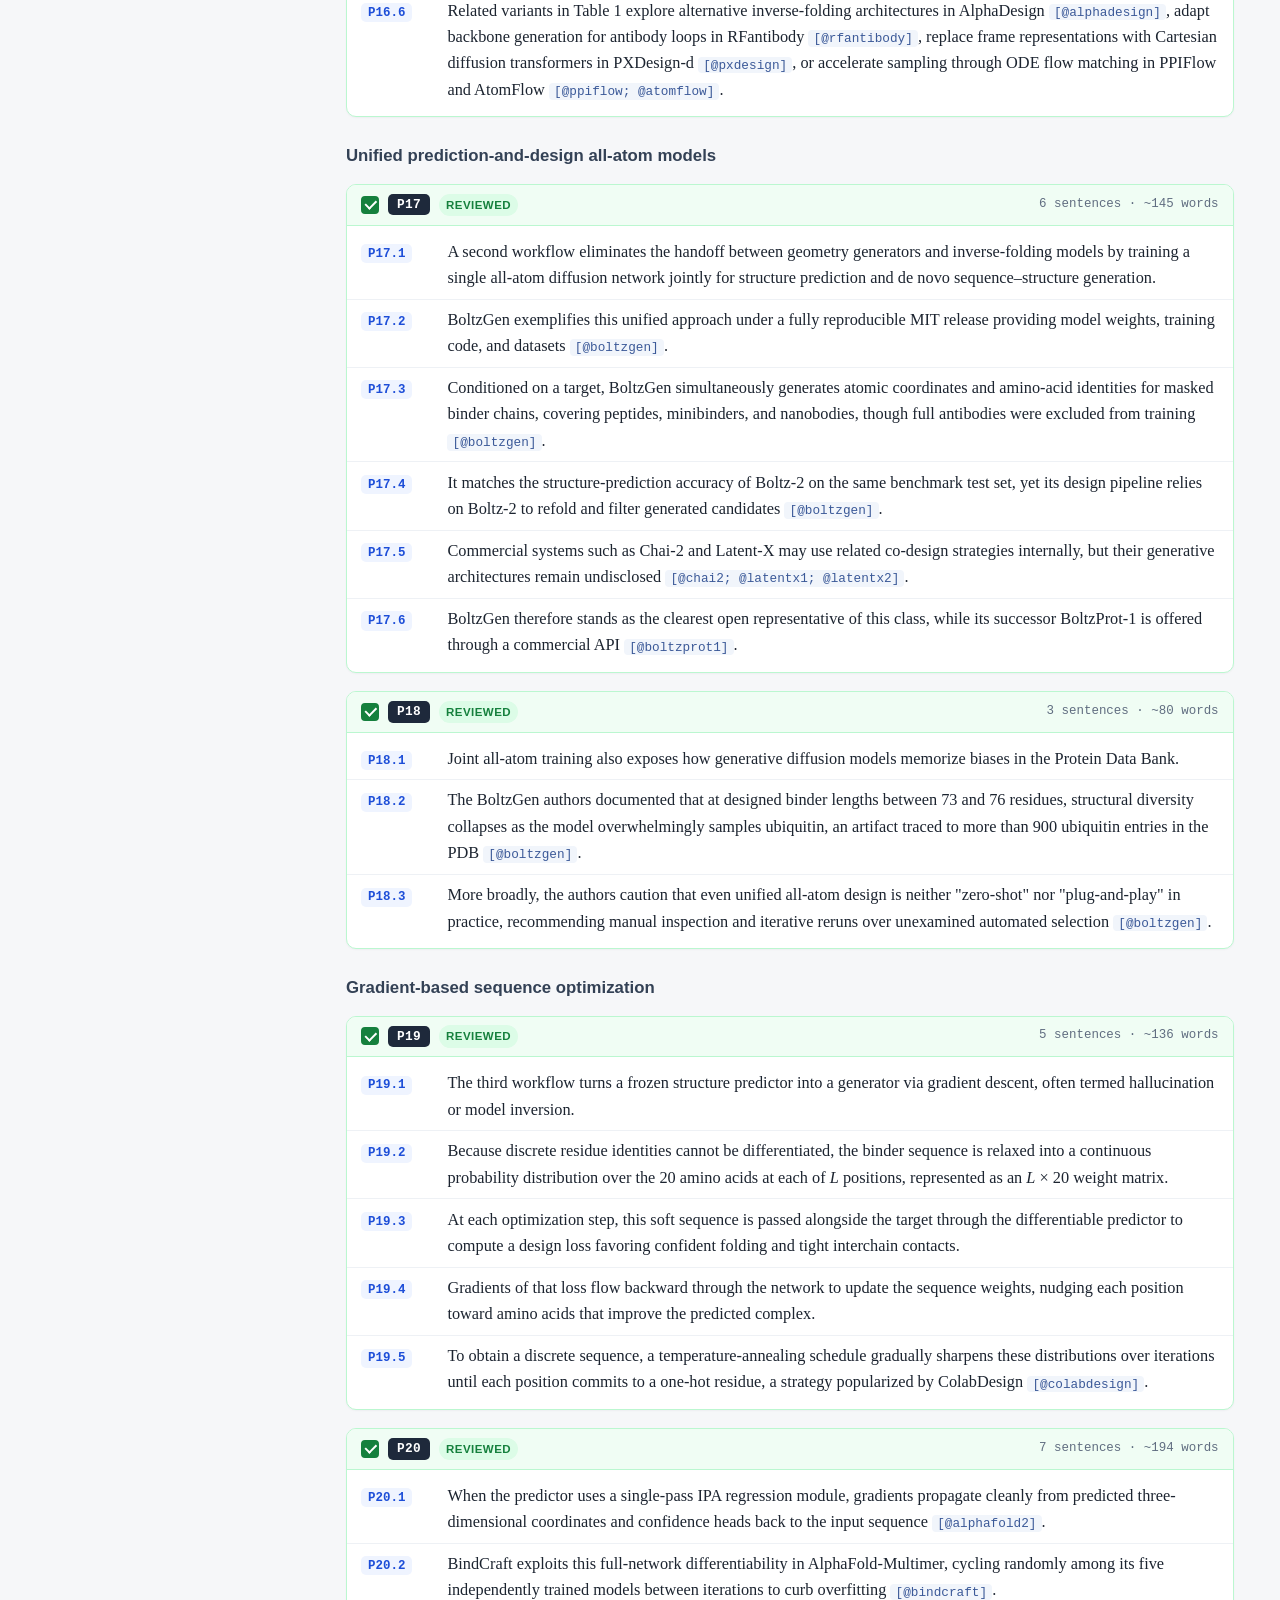
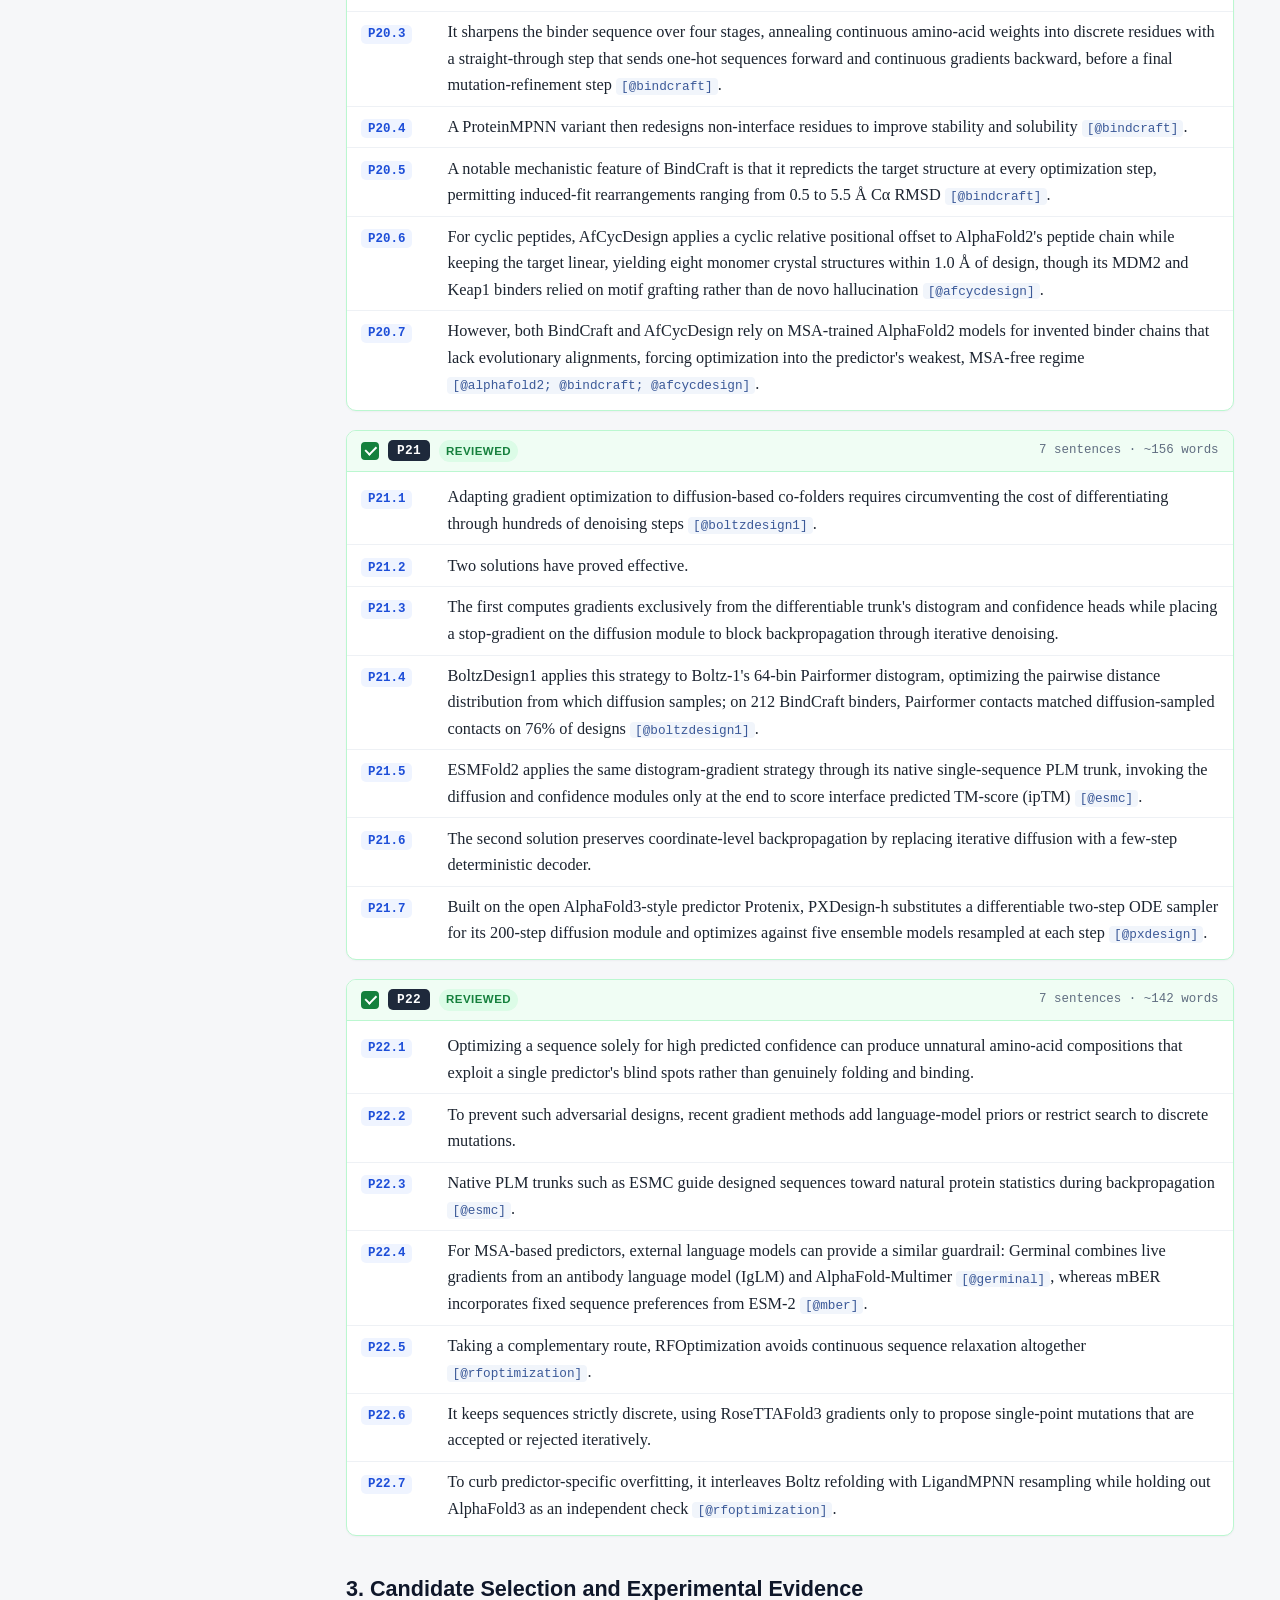
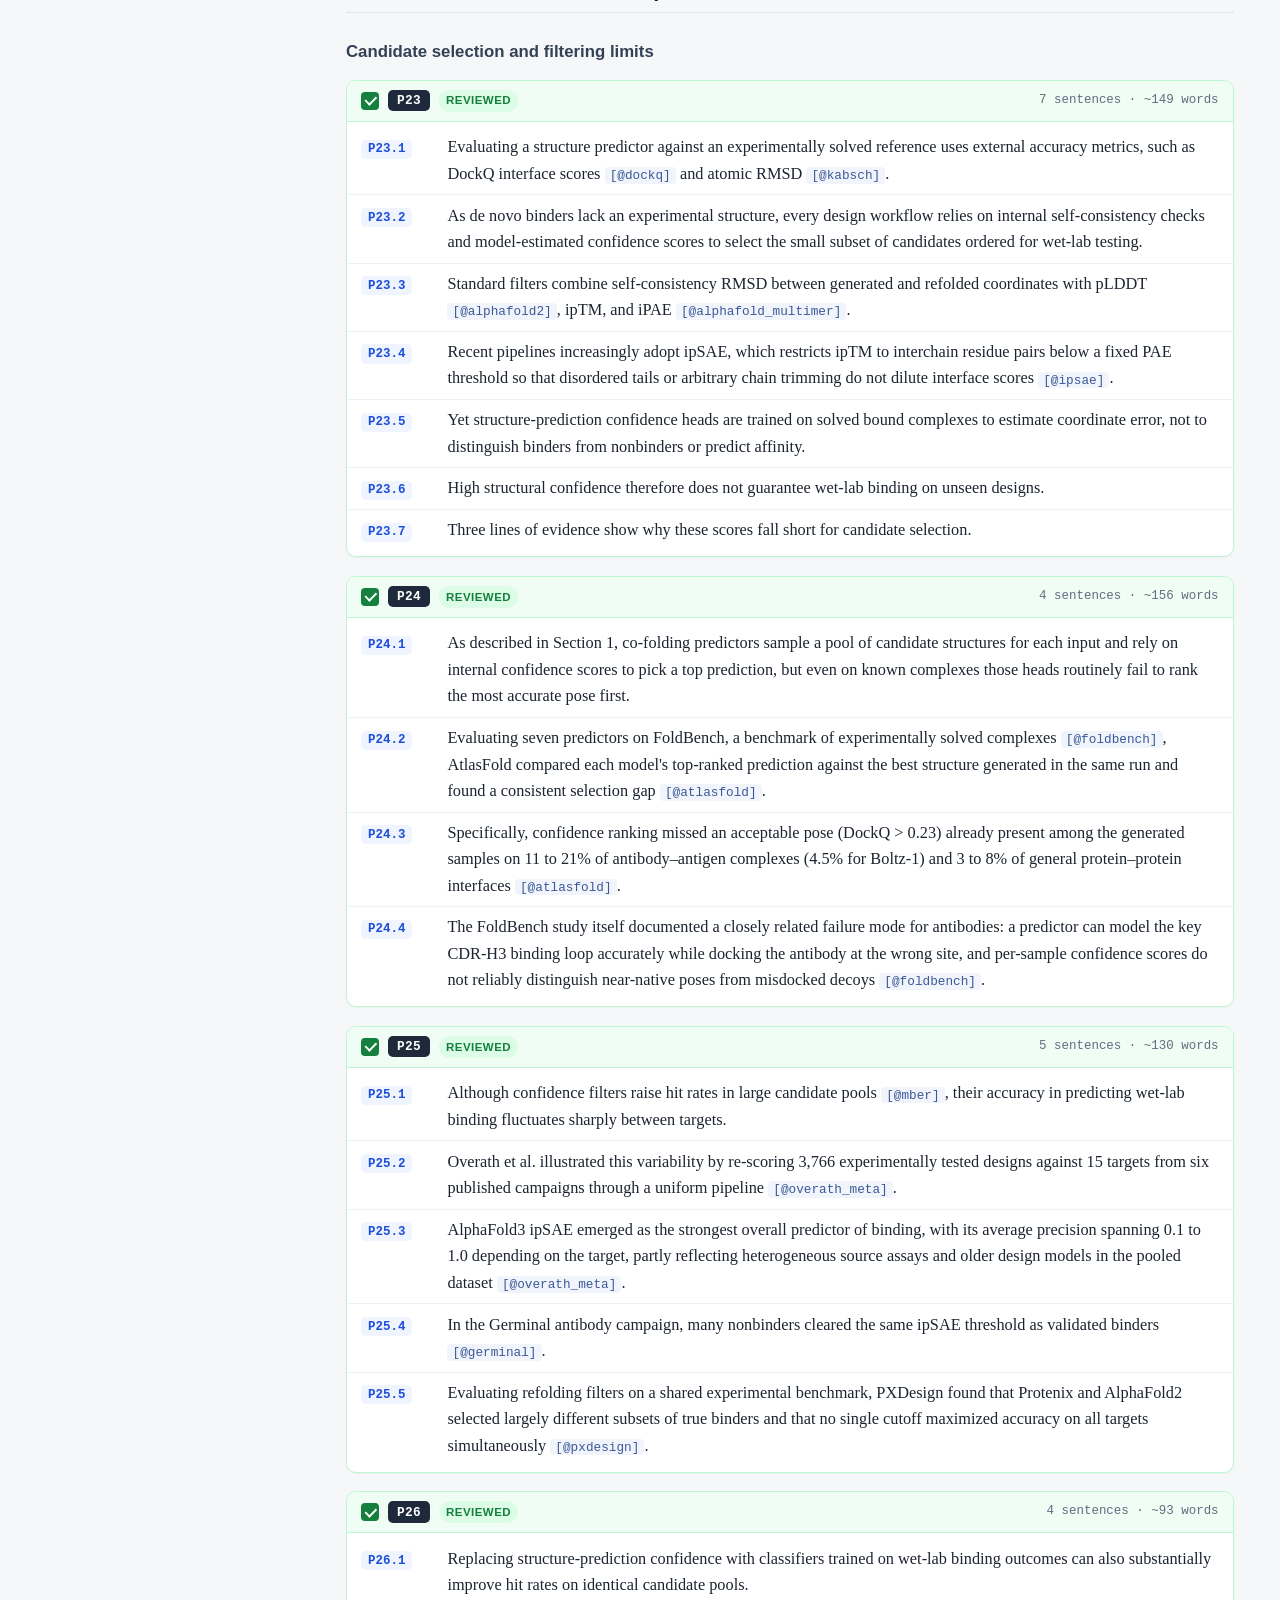
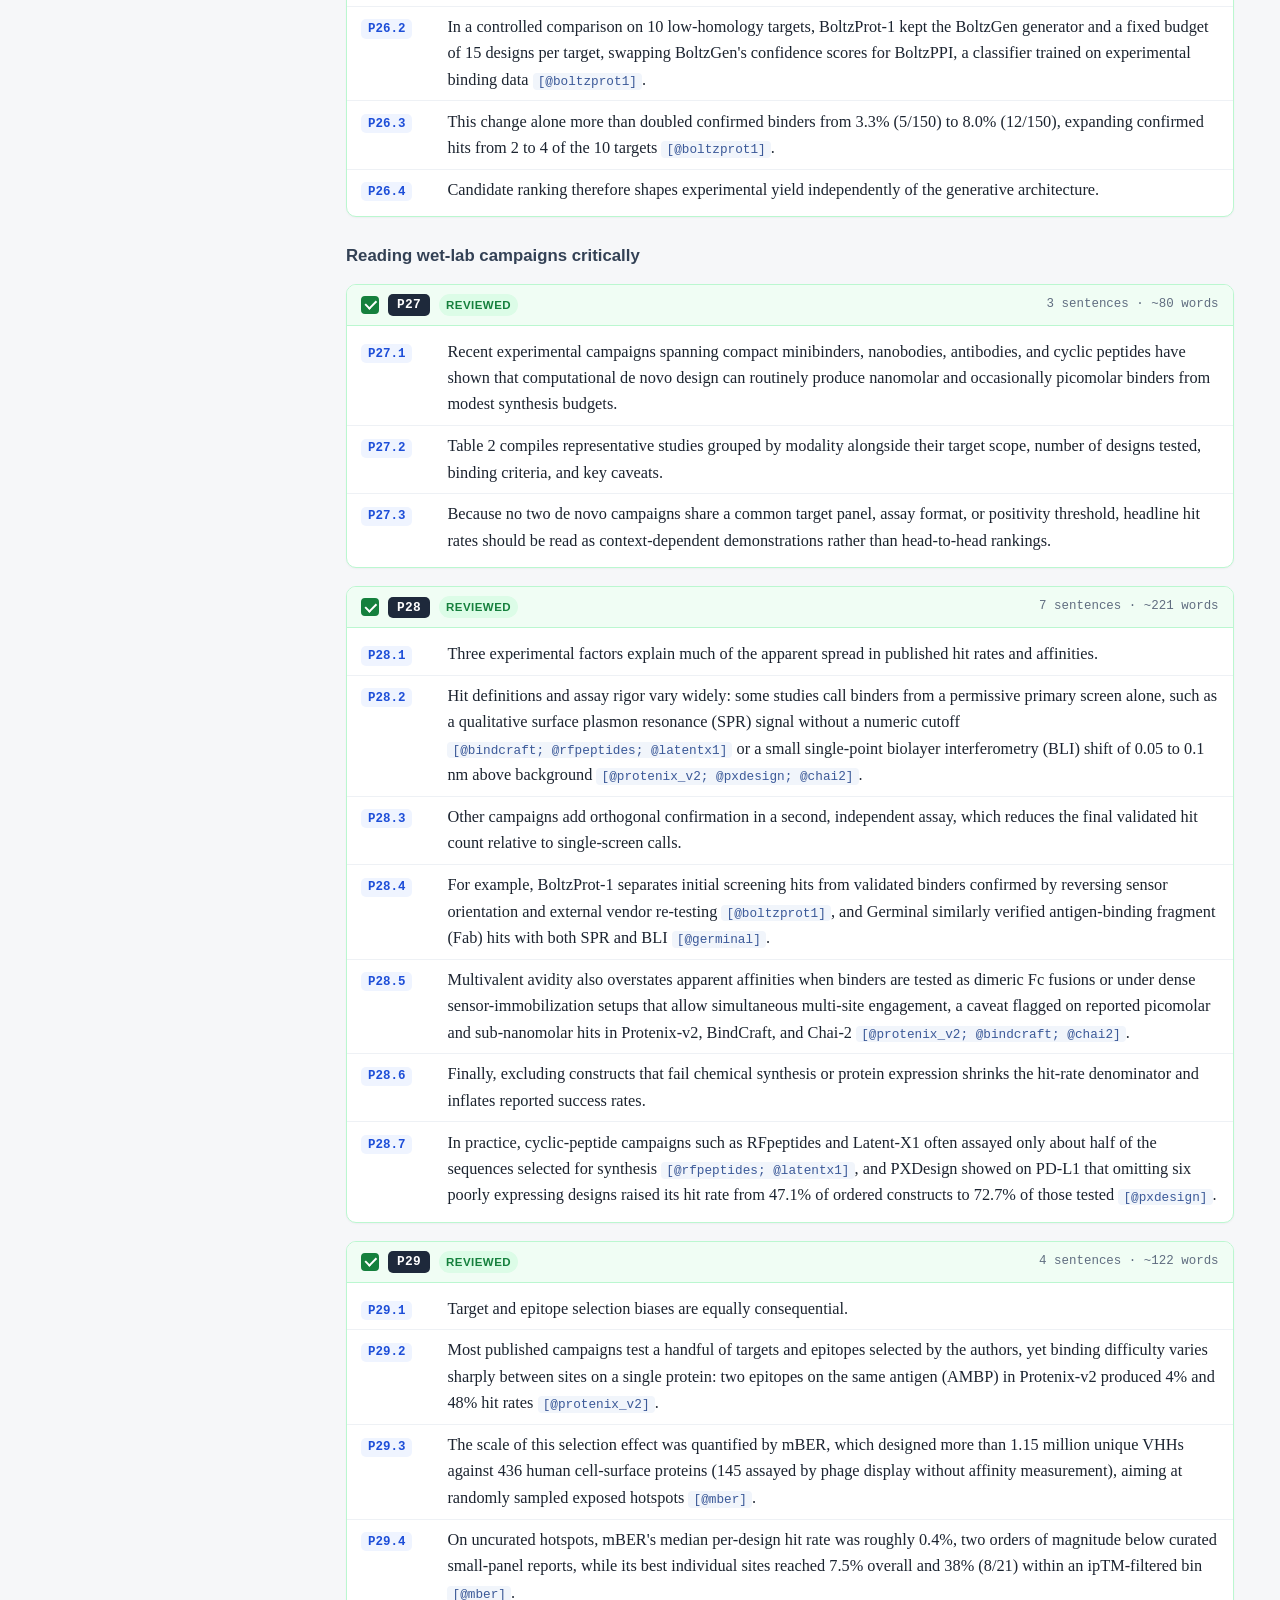
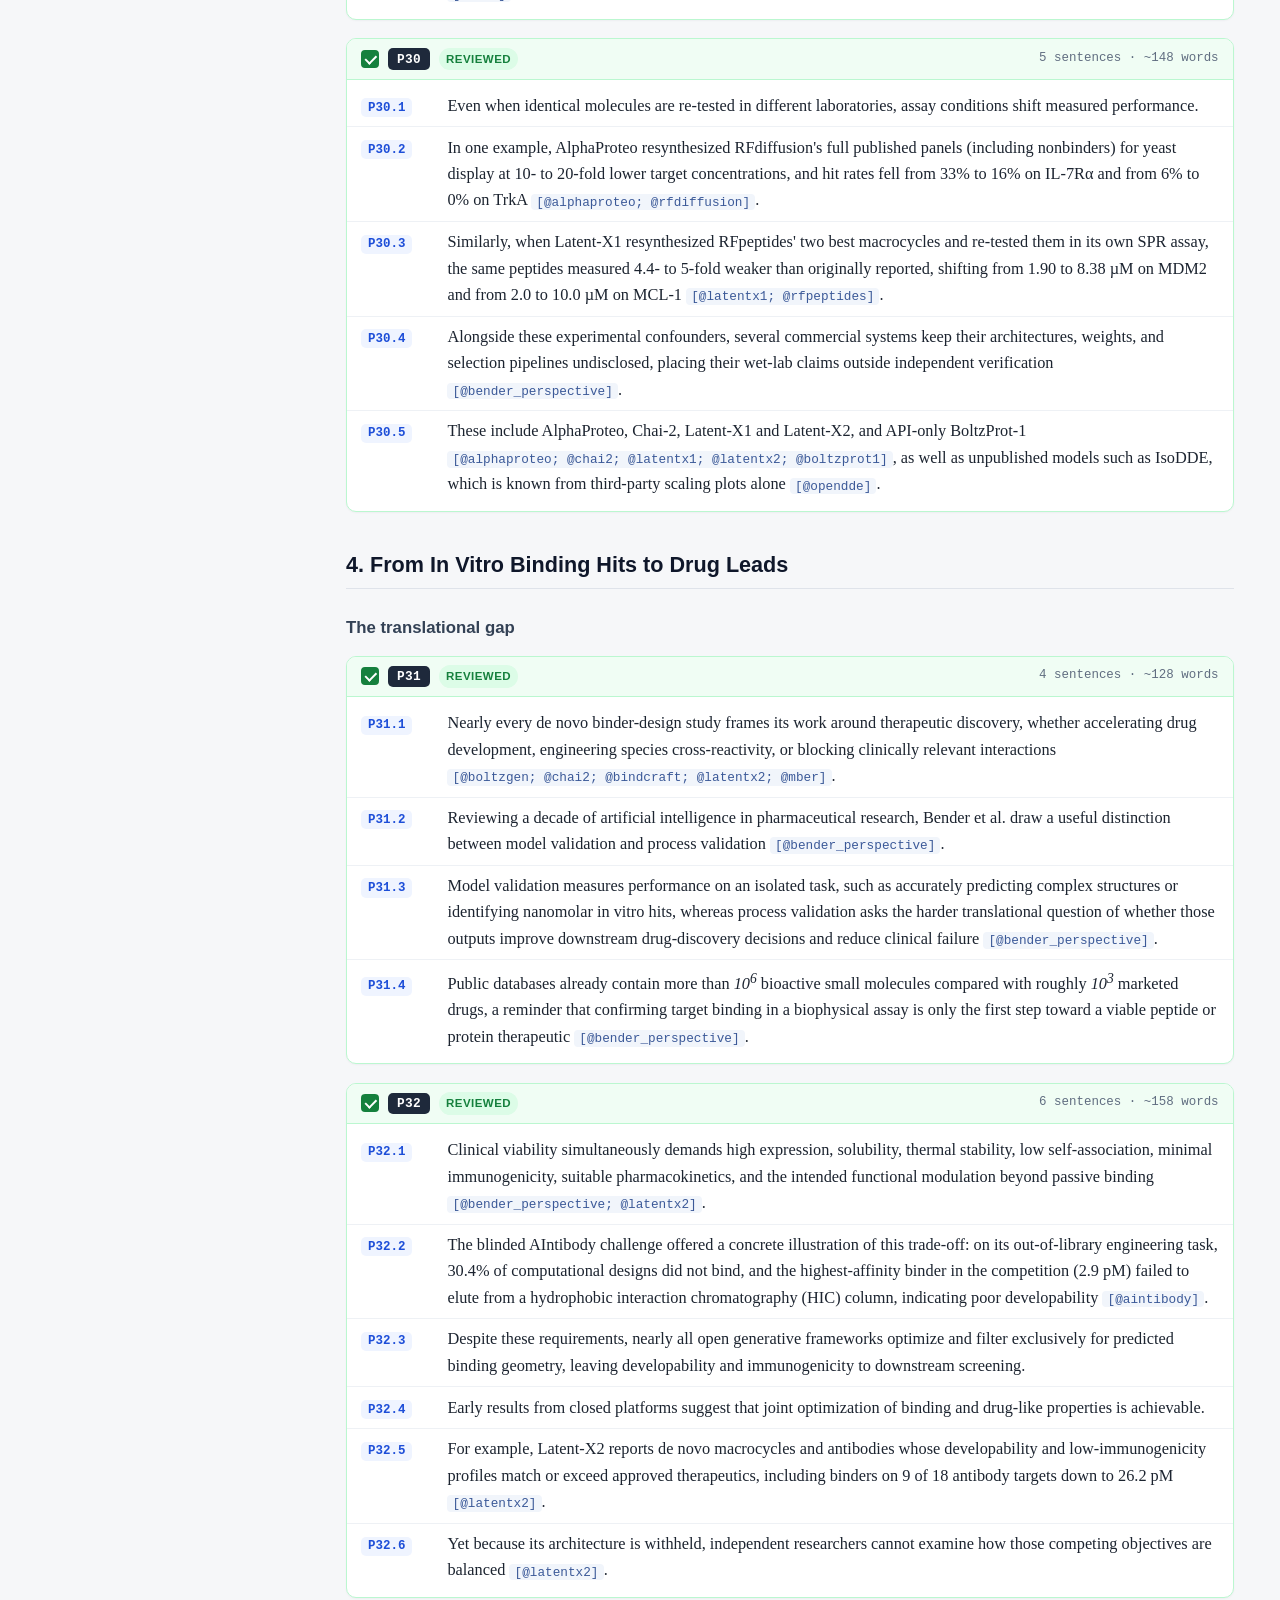
==== commit afea11d1: "Add Wada Kujaku SVG figures (Fig 1 & Fig 2) and updated captions" ====
--- a/draft/review.html
+++ b/draft/review.html
@@ -916,7 +916,7 @@
       </div>
       <div class="sentence-row" id="P14.2">
         <button class="code sentence-code" data-copy="P14.2" title="Copy P14.2">P14.2</button>
-        <div class="sentence-text">Binder-design systems therefore repurpose these networks through three primary workflows (Fig 1B).</div>
+        <div class="sentence-text">Binder-design systems therefore repurpose these networks through three primary workflows (Fig 2).</div>
       </div>
       <div class="sentence-row" id="P14.3">
         <button class="code sentence-code" data-copy="P14.3" title="Copy P14.3">P14.3</button>
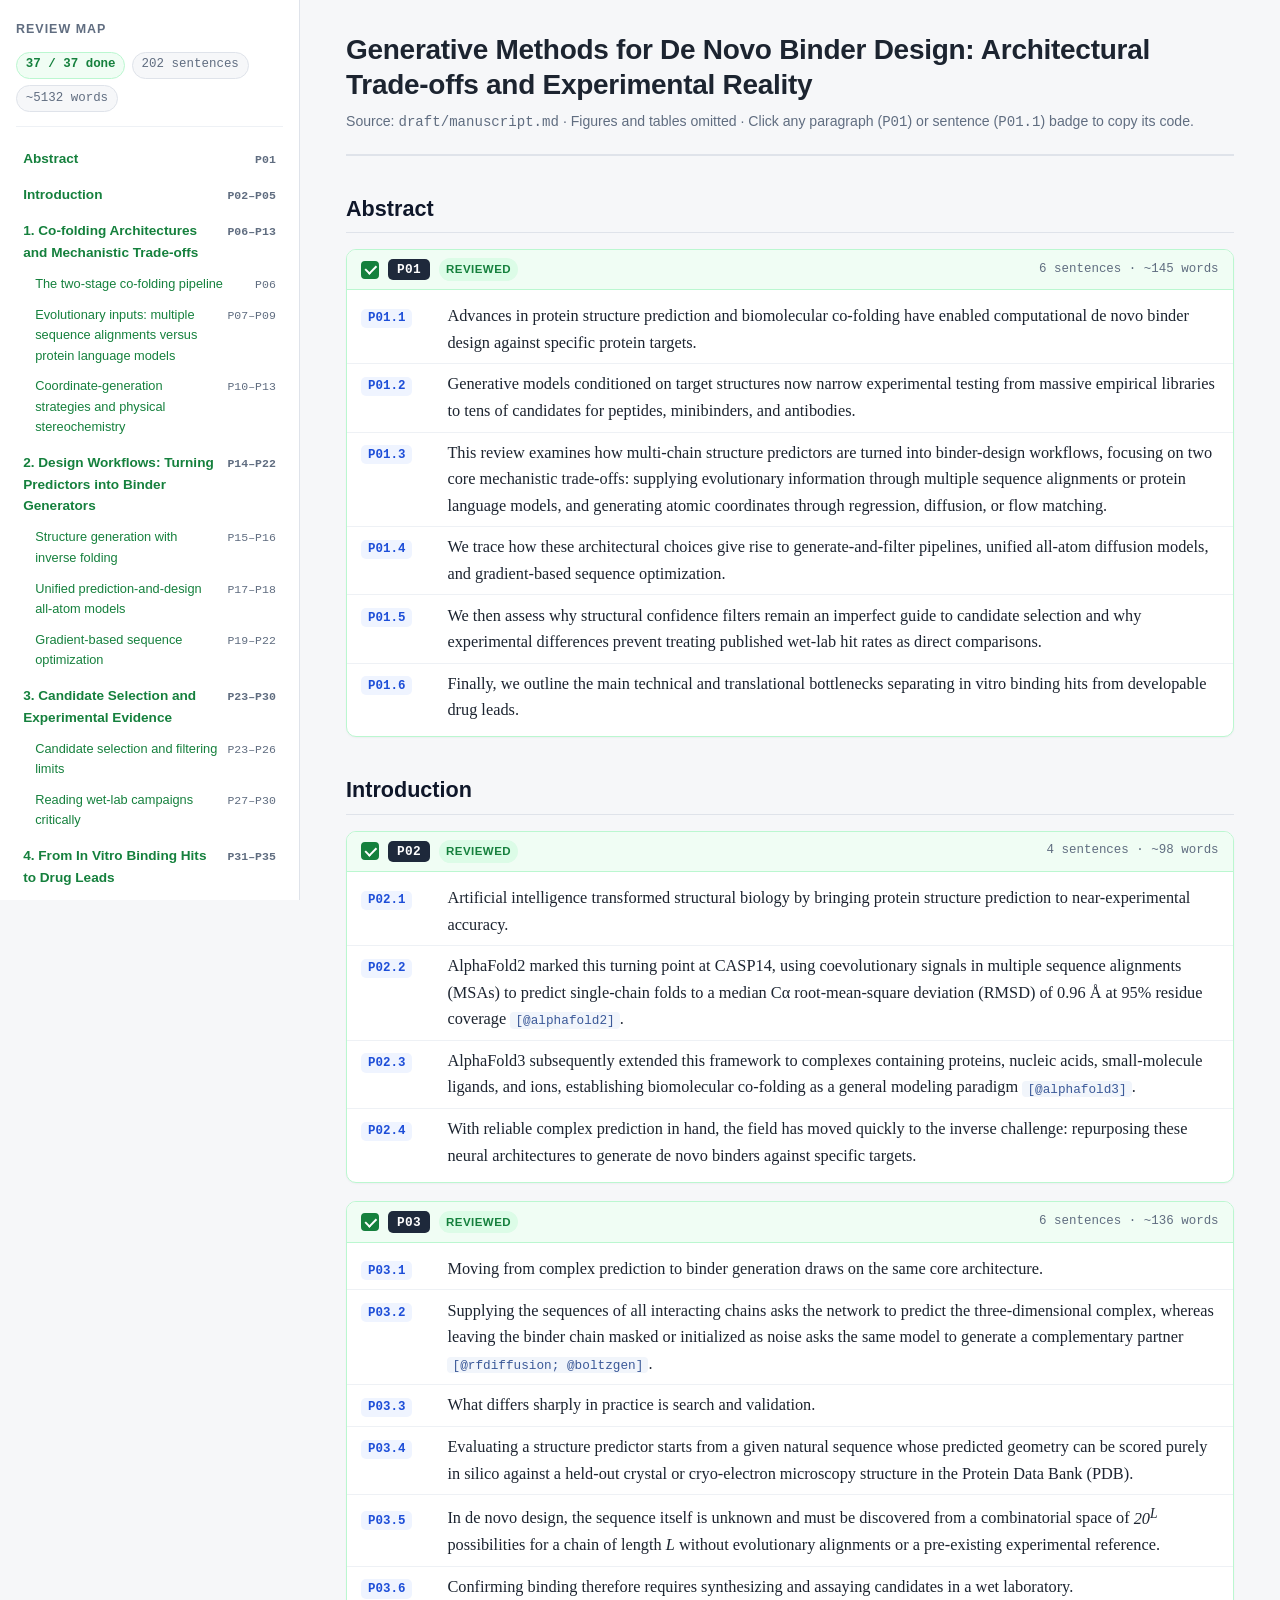
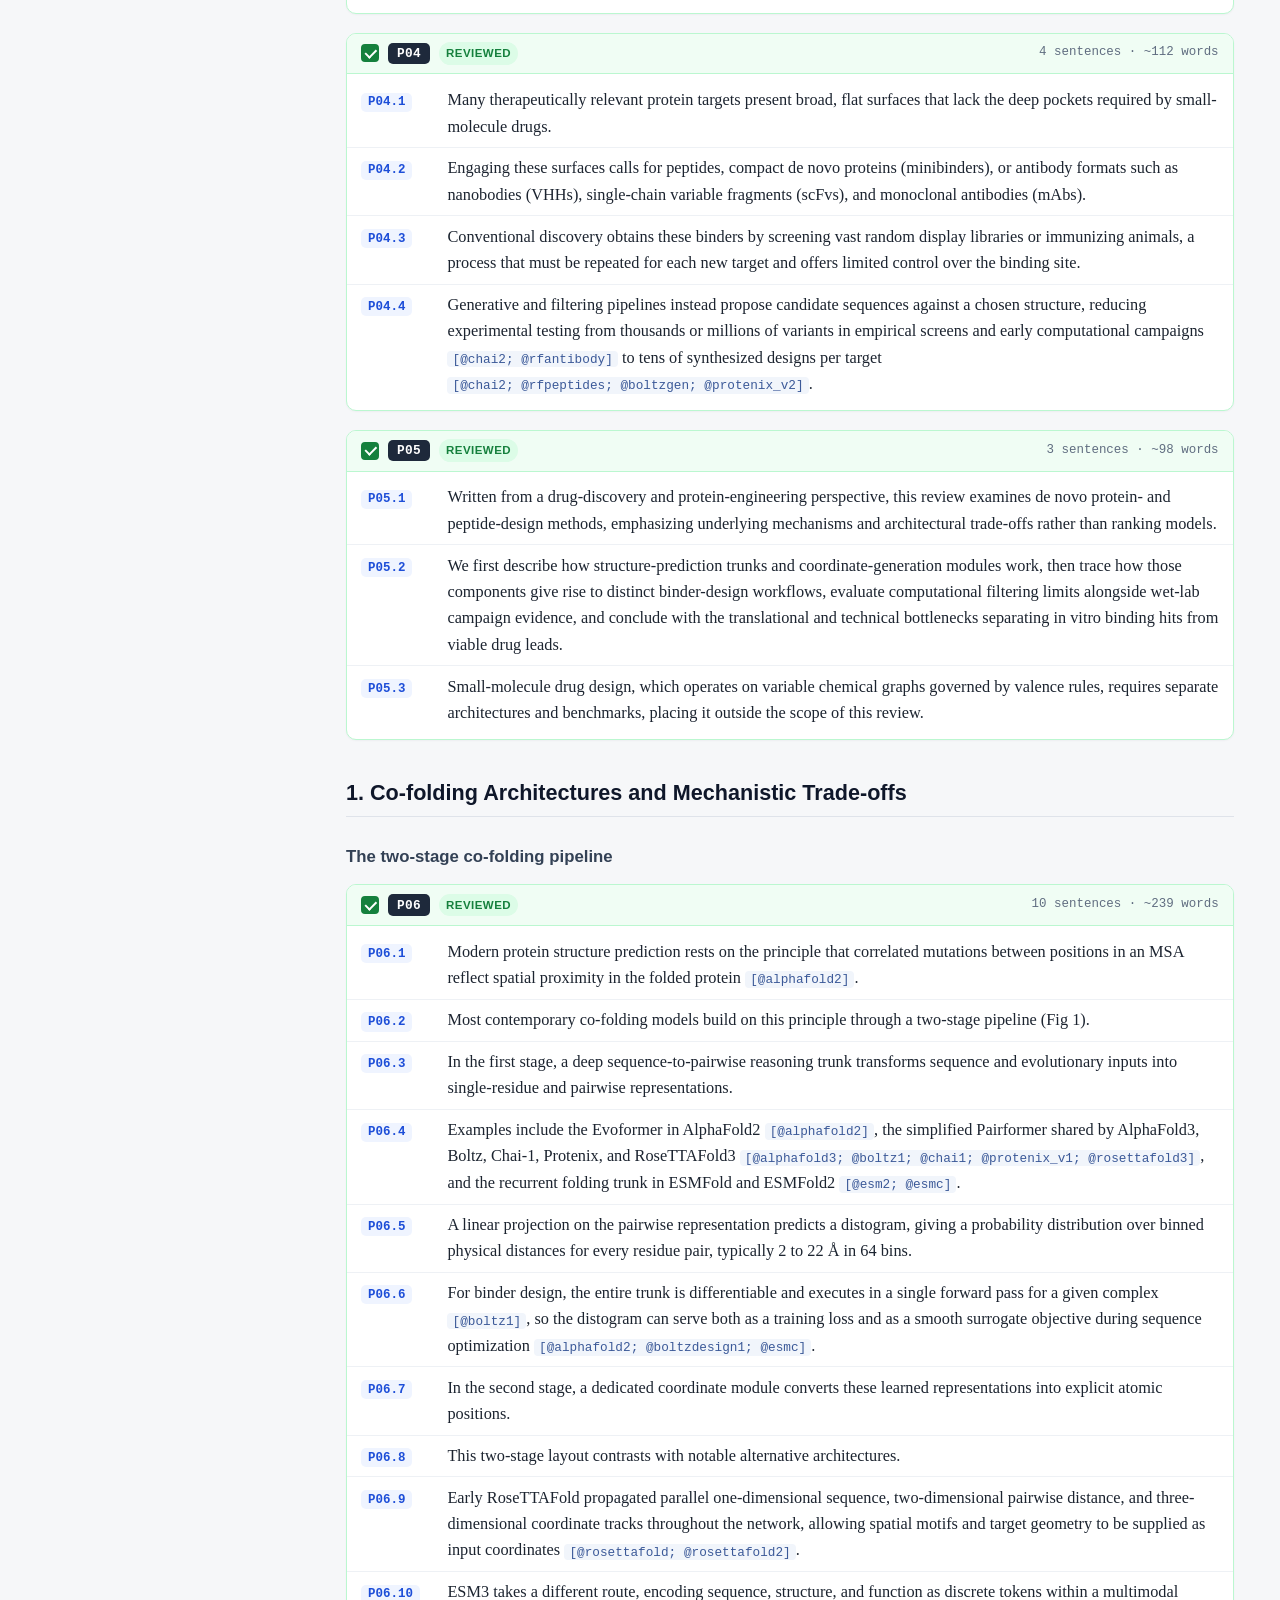
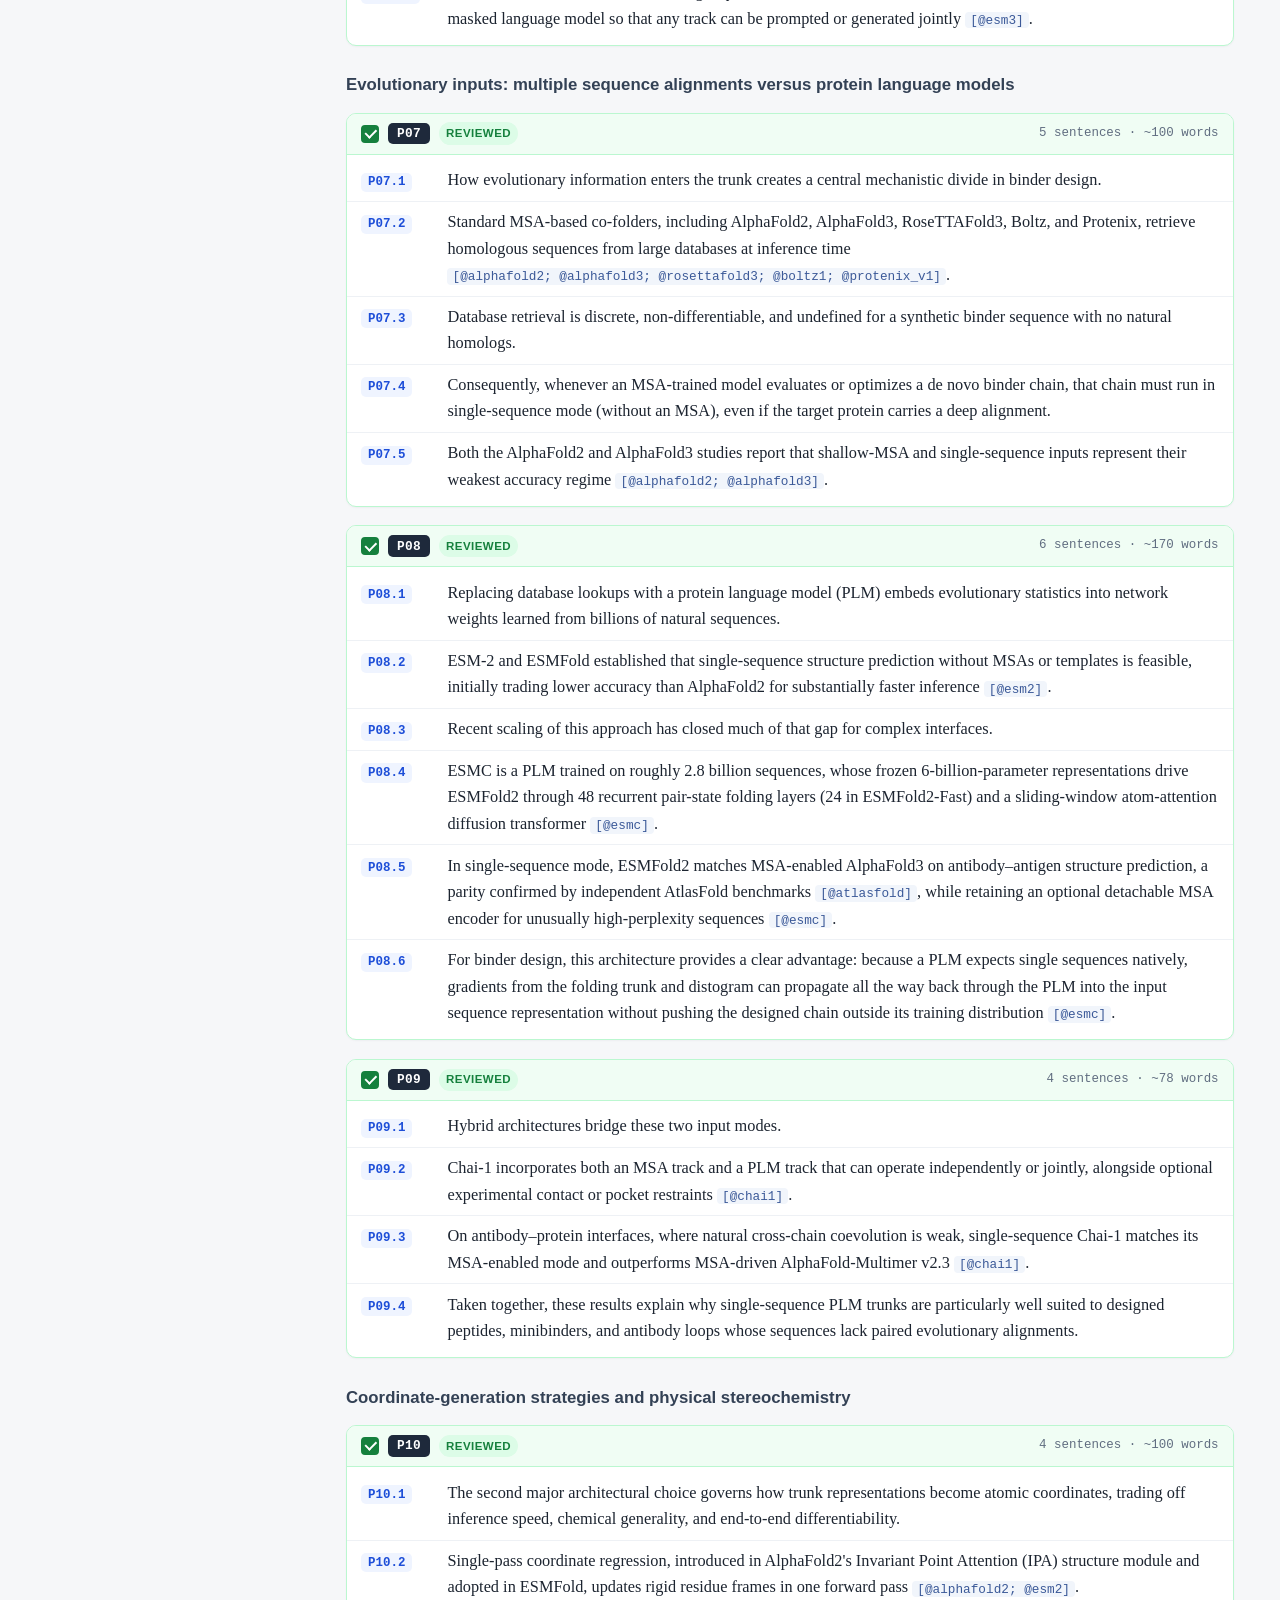
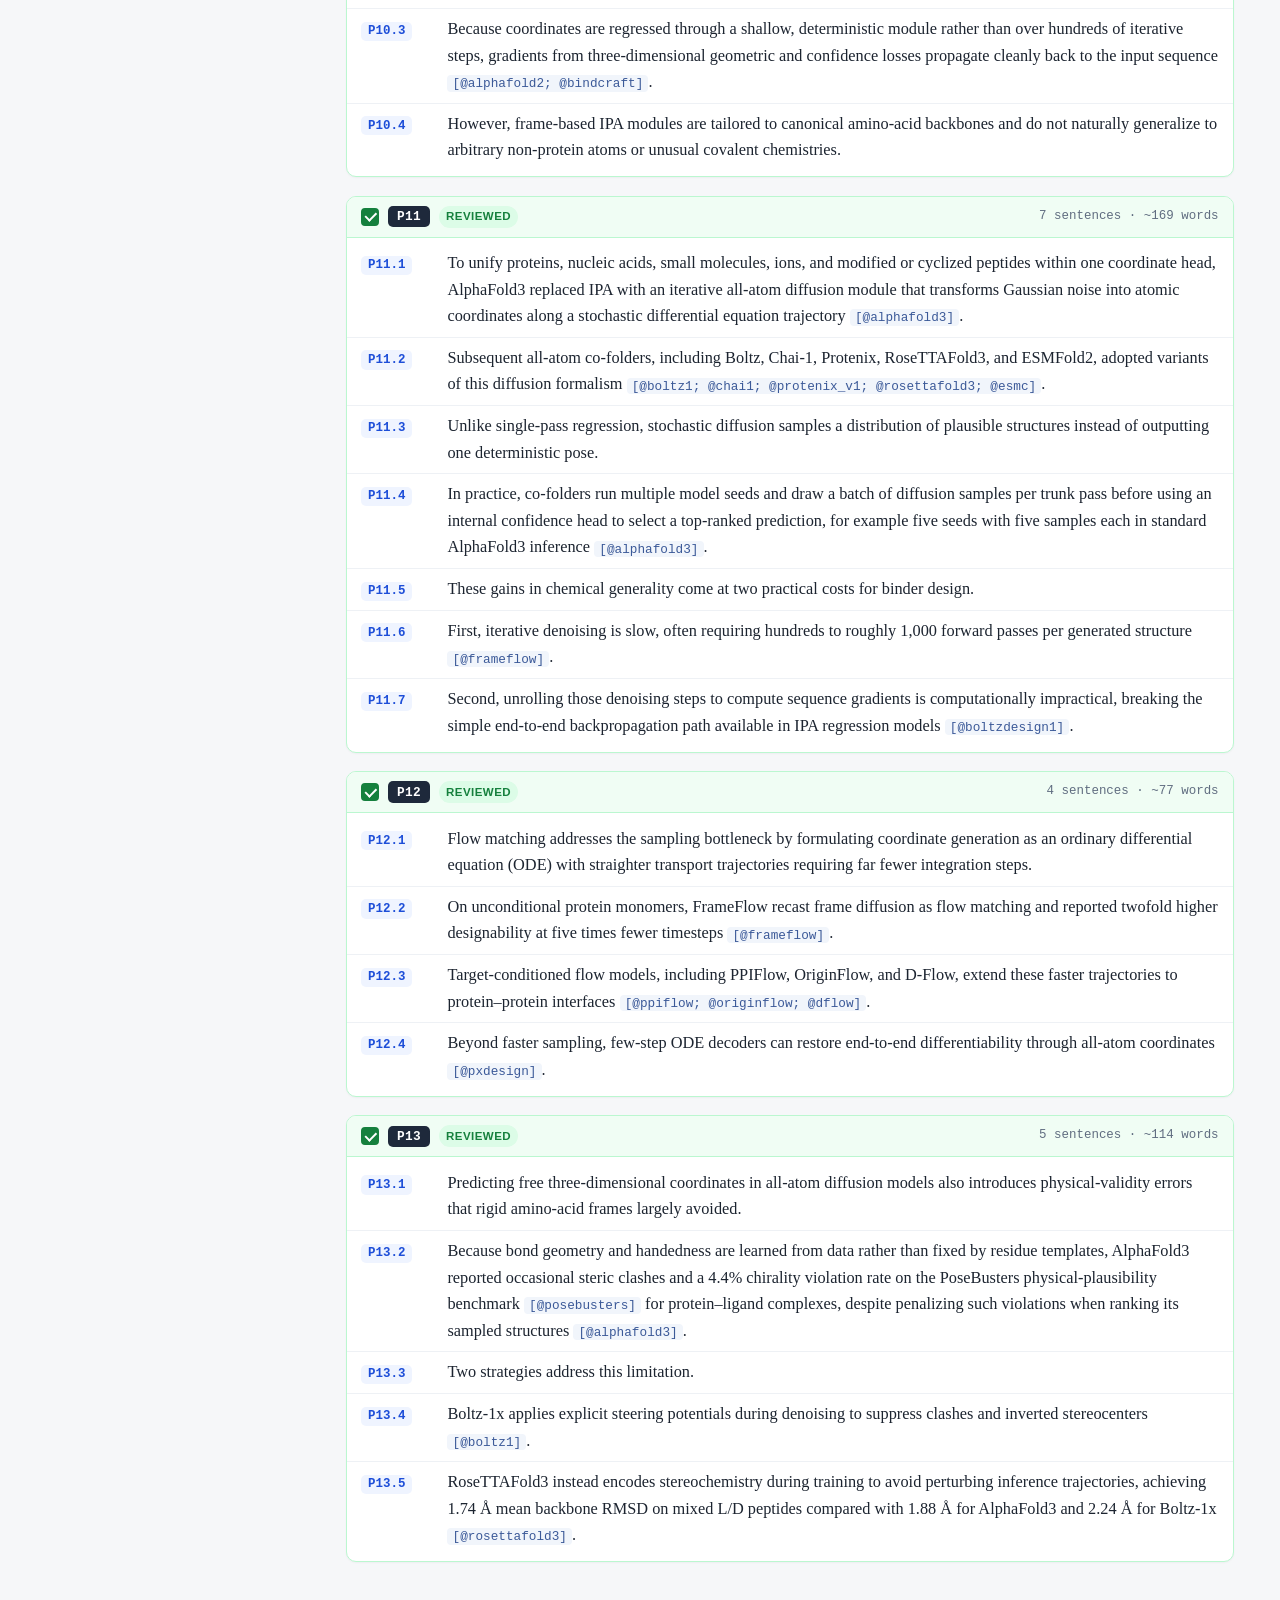
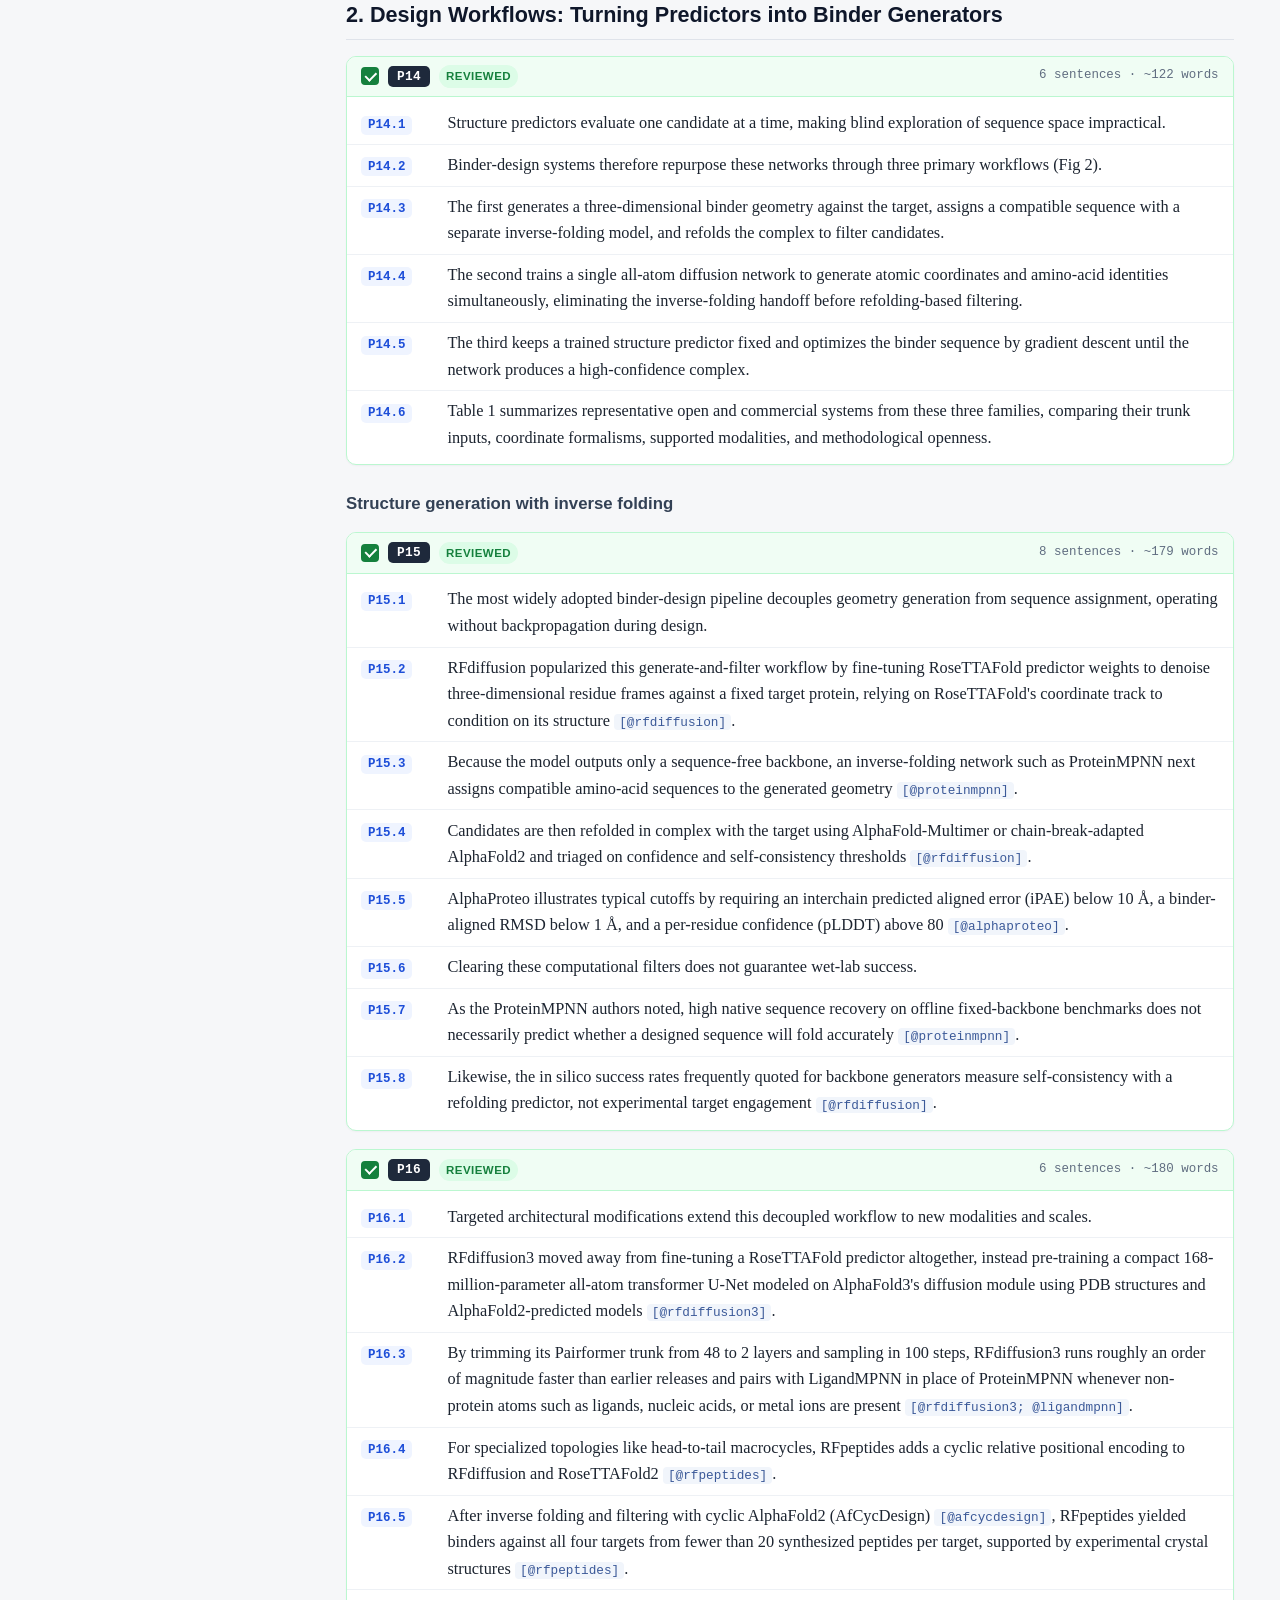
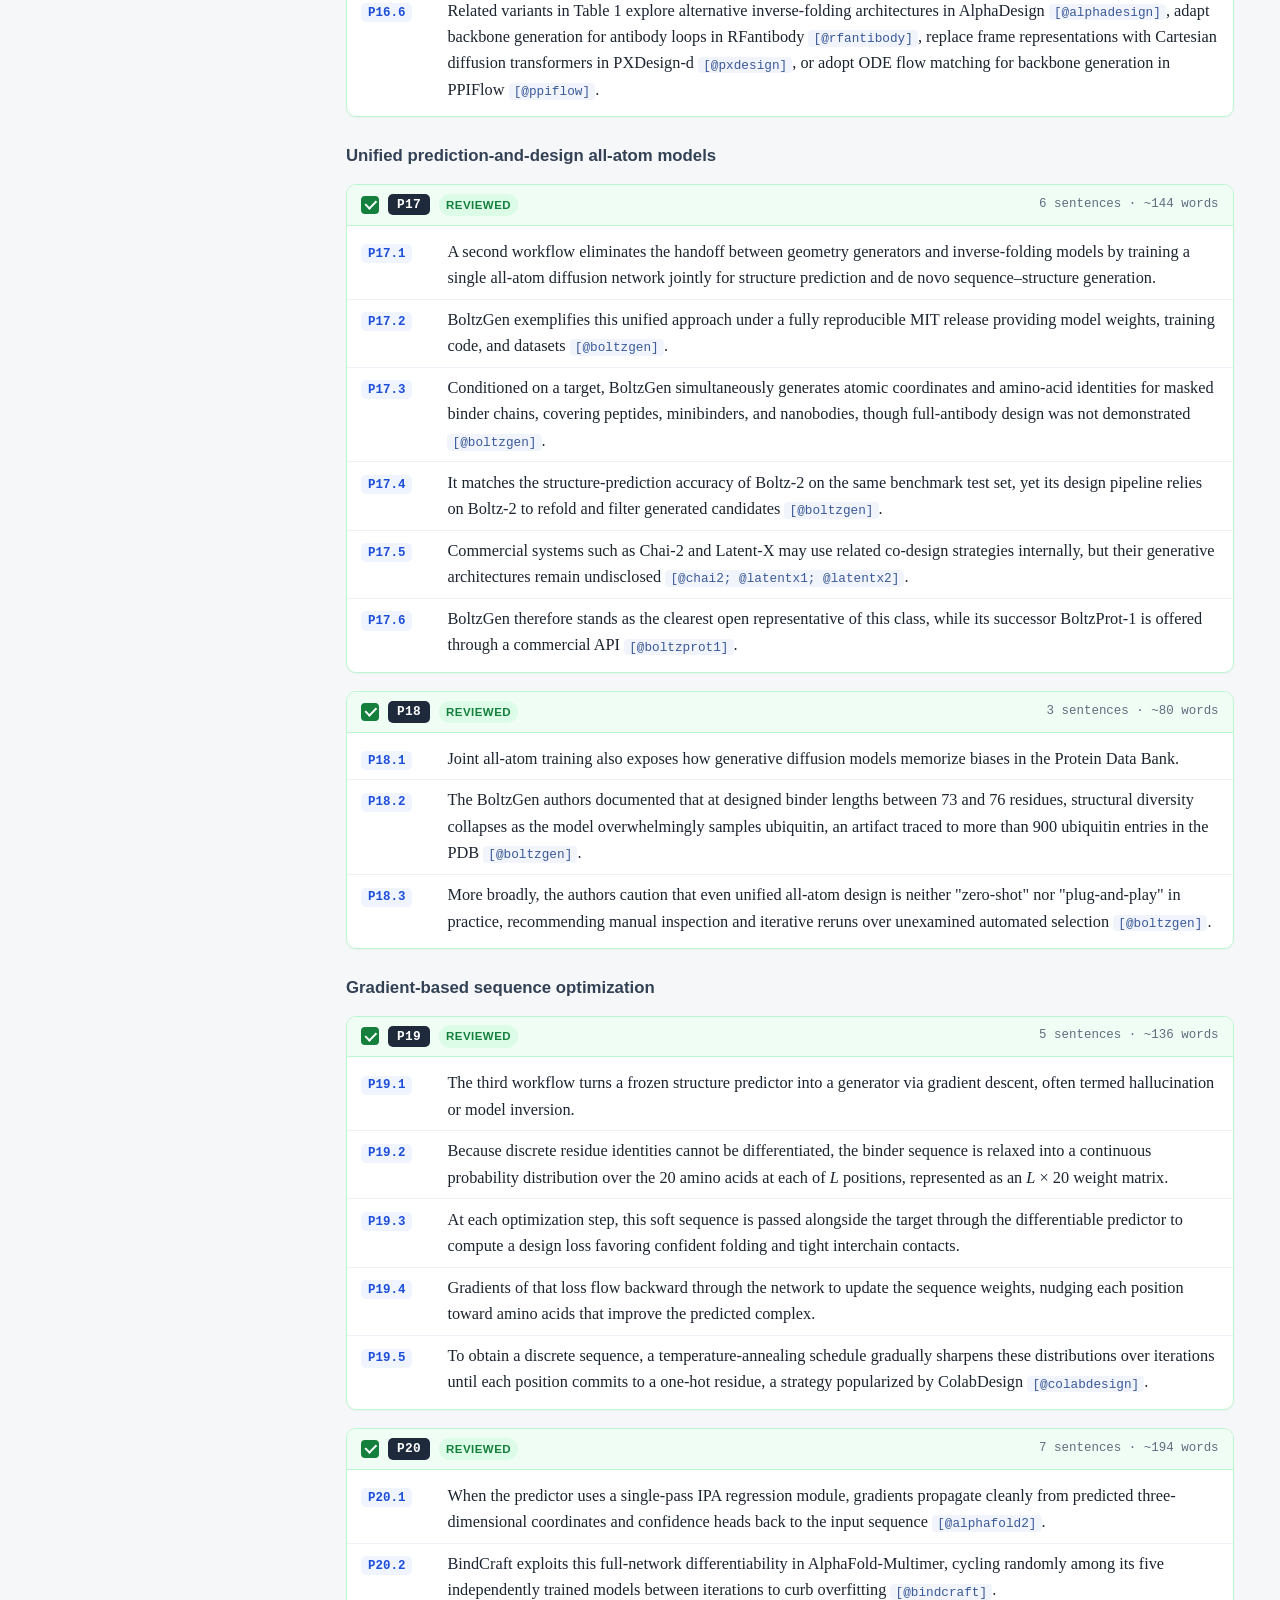
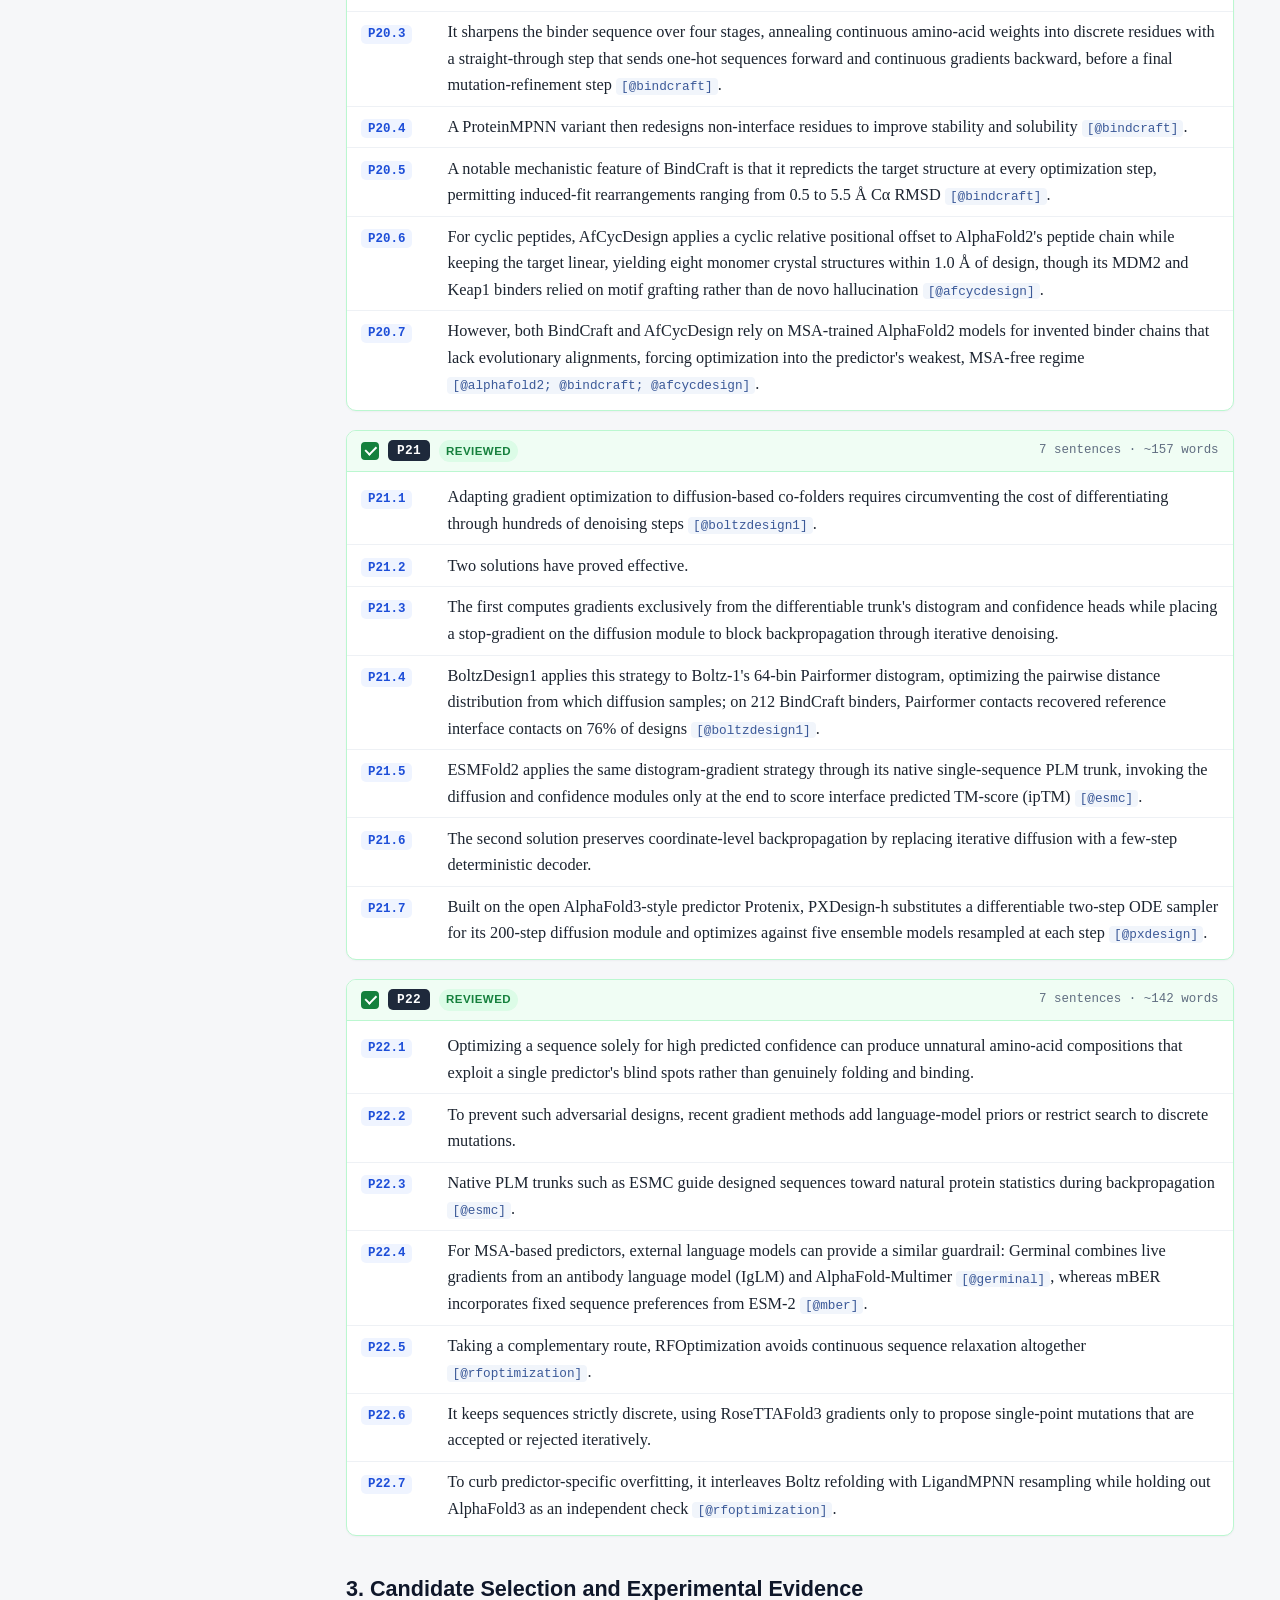
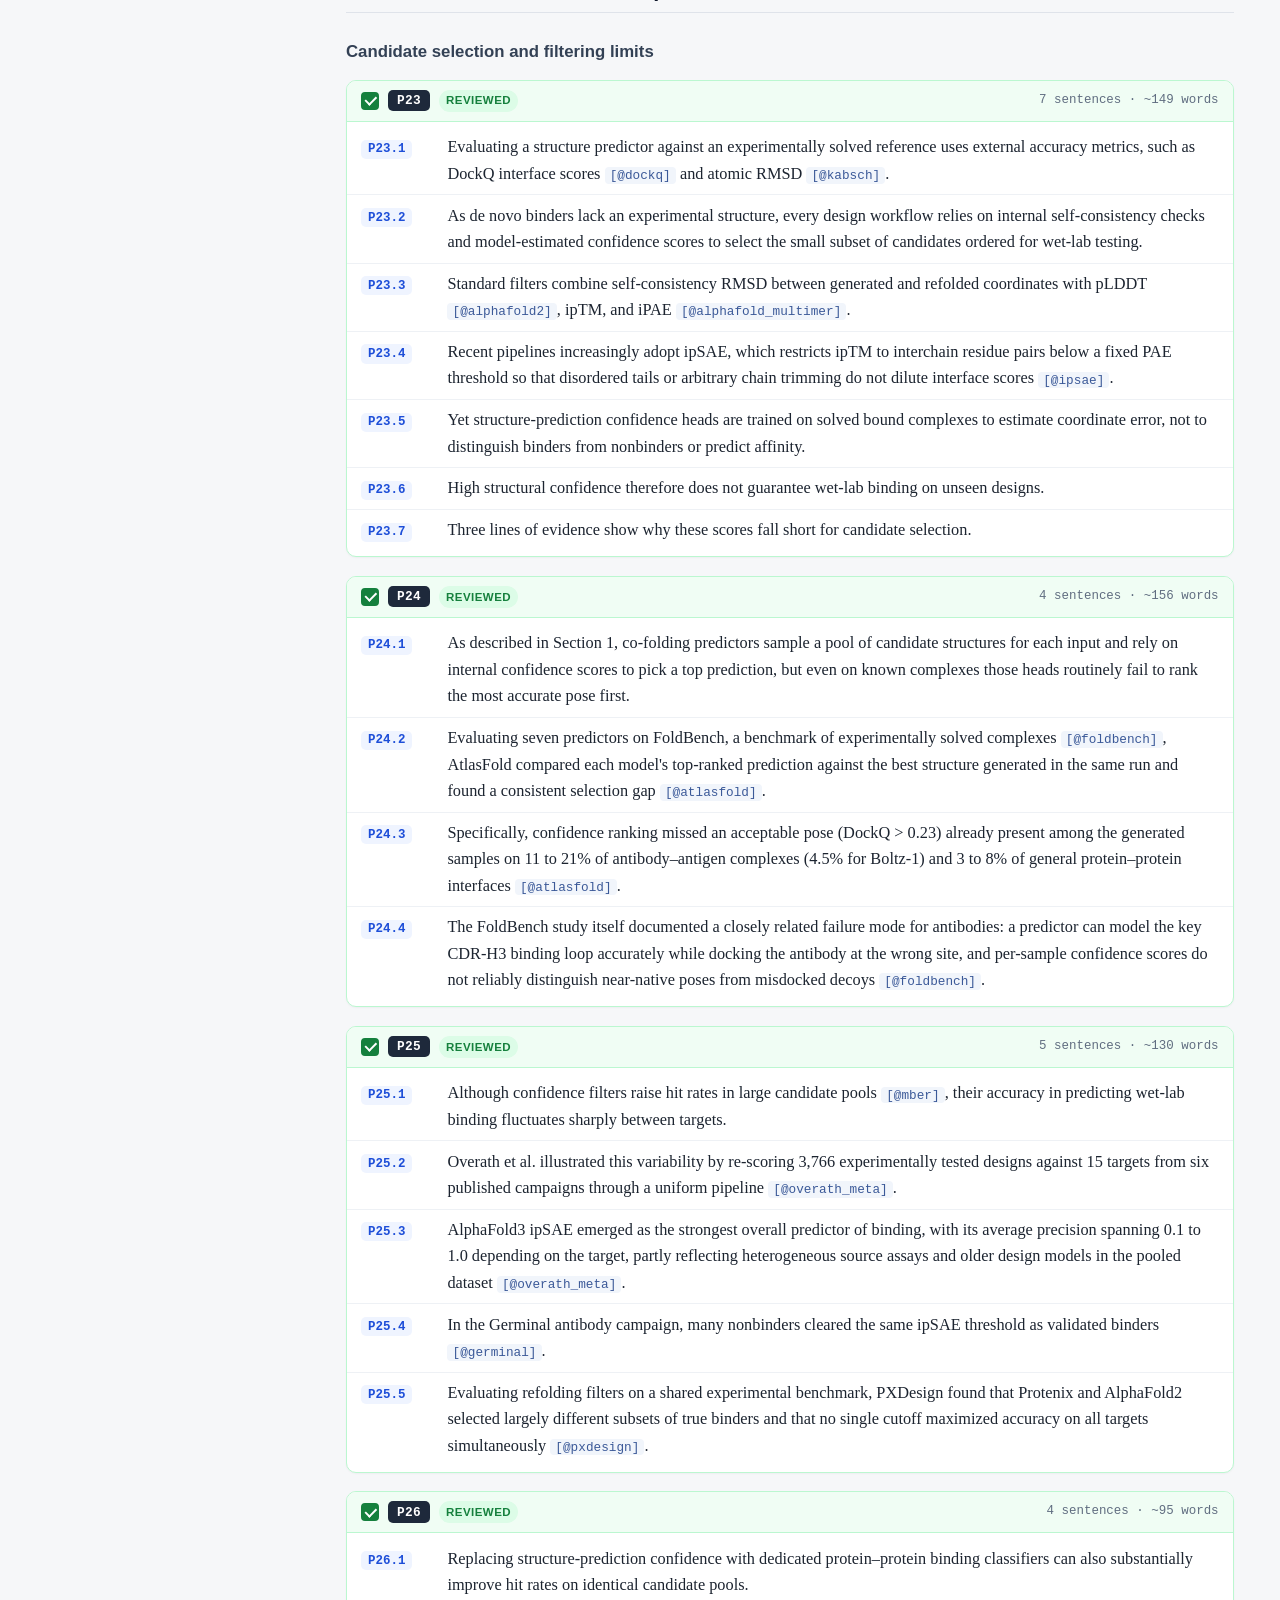
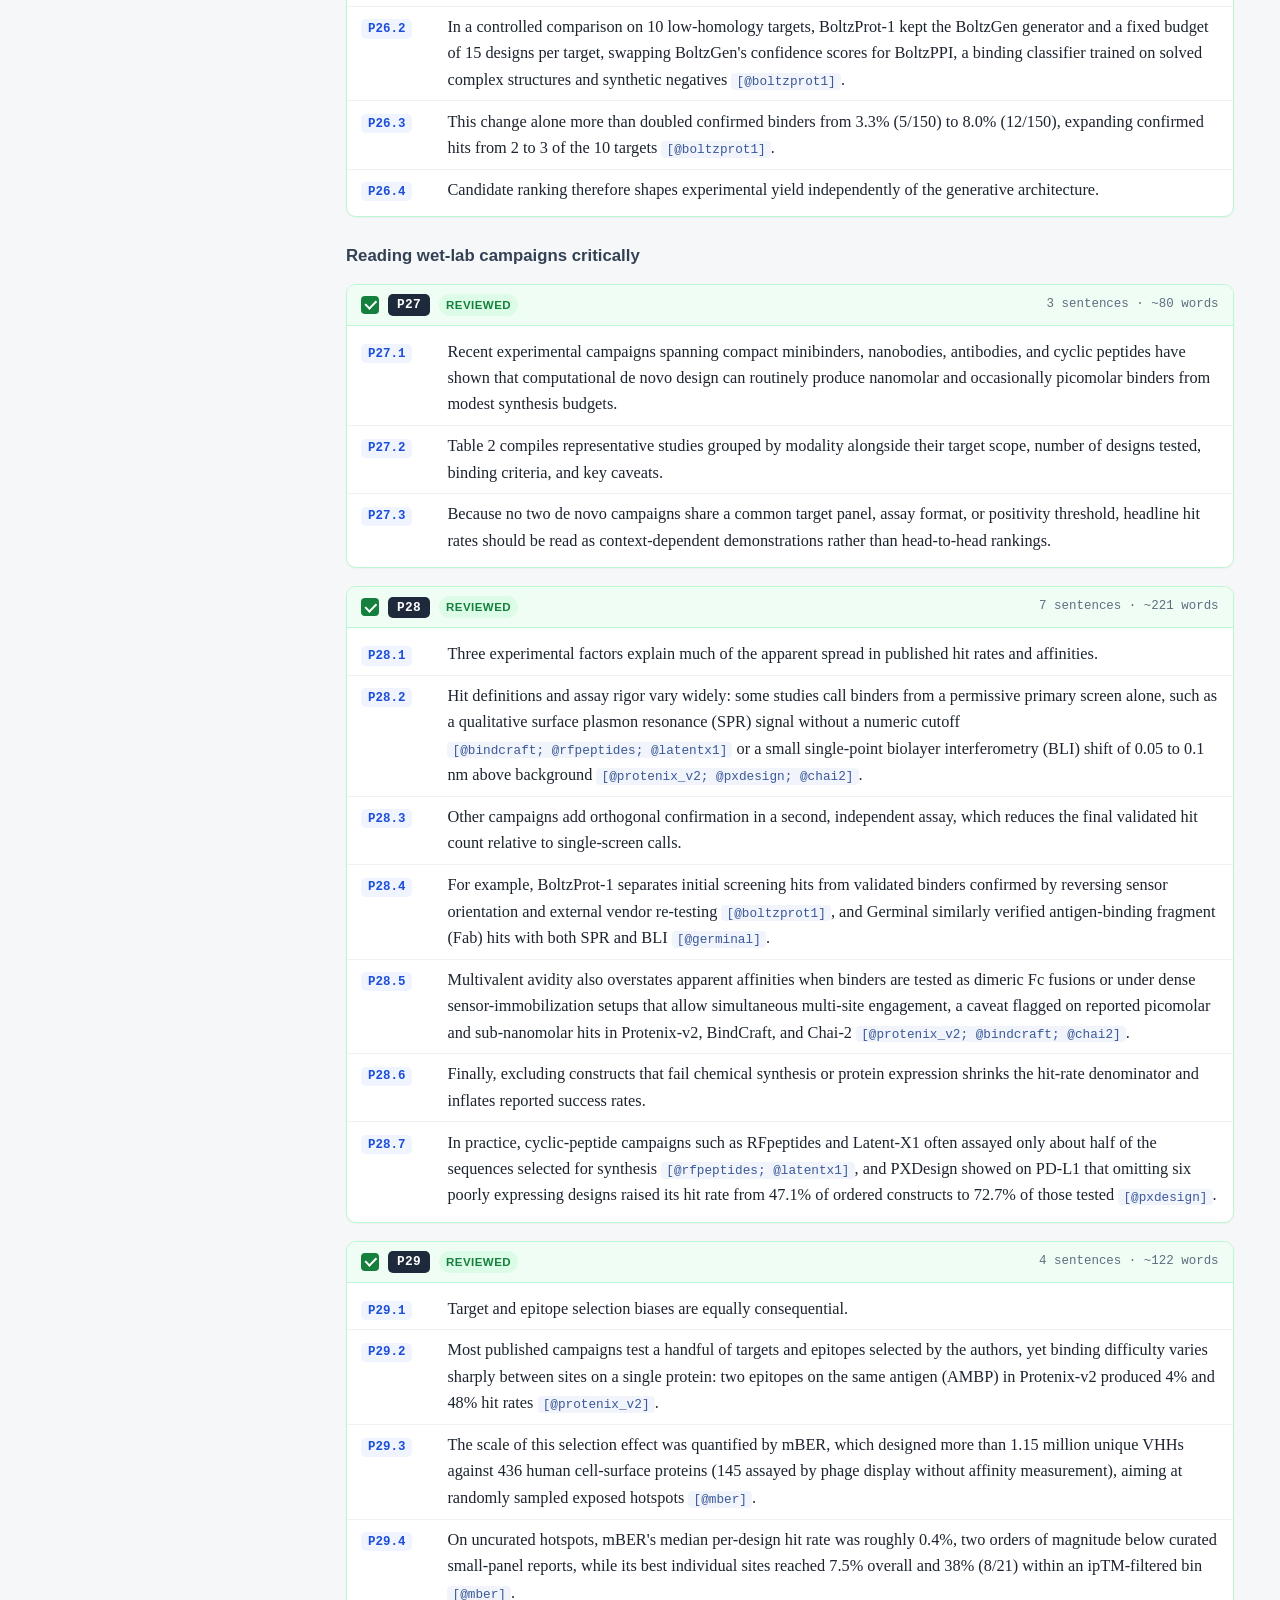
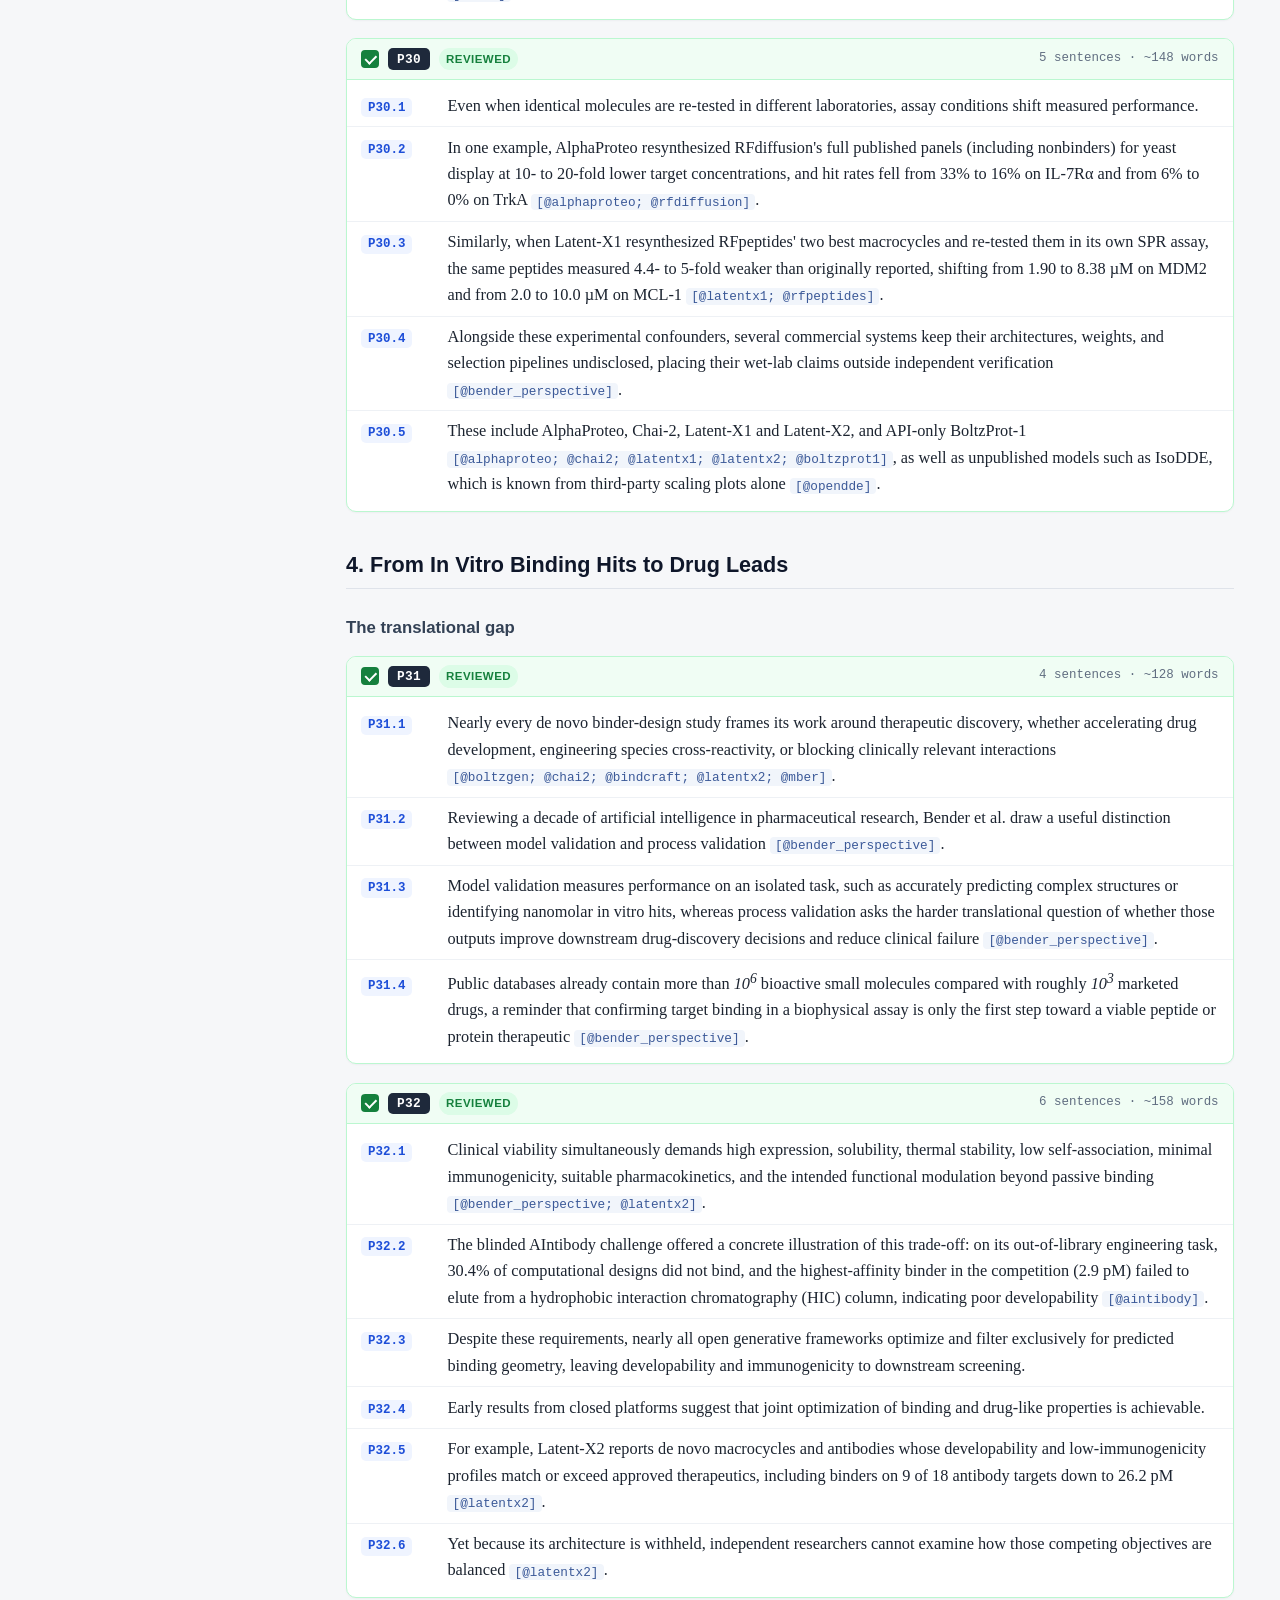
==== commit 16cf23b0: "Apply independent fact-check corrections across prose and Tables 1-2" ====
--- a/draft/review.html
+++ b/draft/review.html
@@ -399,7 +399,7 @@
       <div class="stats">
         <span class="stat-pill progress">37 / 37 done</span>
         <span class="stat-pill">202 sentences</span>
-        <span class="stat-pill">~5131 words</span>
+        <span class="stat-pill">~5132 words</span>
       </div>
       <nav>
         <ul class="toc-list">
@@ -842,7 +842,7 @@
           <button class="code para-code" data-copy="P12" title="Copy P12">P12</button>
           <span class="done-badge">Reviewed</span>
         </div>
-        <span class="para-meta">4 sentences &middot; ~78 words</span>
+        <span class="para-meta">4 sentences &middot; ~77 words</span>
       </header>
       <div class="sentences">
       <div class="sentence-row" id="P12.1">
@@ -855,7 +855,7 @@
       </div>
       <div class="sentence-row" id="P12.3">
         <button class="code sentence-code" data-copy="P12.3" title="Copy P12.3">P12.3</button>
-        <div class="sentence-text">Target-conditioned flow models, including PPIFlow, OriginFlow, AtomFlow, and D-Flow, extend these faster trajectories to protein–protein interfaces <span class="cite">[@ppiflow; @originflow; @atomflow; @dflow]</span>.</div>
+        <div class="sentence-text">Target-conditioned flow models, including PPIFlow, OriginFlow, and D-Flow, extend these faster trajectories to protein–protein interfaces <span class="cite">[@ppiflow; @originflow; @dflow]</span>.</div>
       </div>
       <div class="sentence-row" id="P12.4">
         <button class="code sentence-code" data-copy="P12.4" title="Copy P12.4">P12.4</button>
@@ -989,7 +989,7 @@
           <button class="code para-code" data-copy="P16" title="Copy P16">P16</button>
           <span class="done-badge">Reviewed</span>
         </div>
-        <span class="para-meta">6 sentences &middot; ~181 words</span>
+        <span class="para-meta">6 sentences &middot; ~180 words</span>
       </header>
       <div class="sentences">
       <div class="sentence-row" id="P16.1">
@@ -1014,7 +1014,7 @@
       </div>
       <div class="sentence-row" id="P16.6">
         <button class="code sentence-code" data-copy="P16.6" title="Copy P16.6">P16.6</button>
-        <div class="sentence-text">Related variants in Table 1 explore alternative inverse-folding architectures in AlphaDesign <span class="cite">[@alphadesign]</span>, adapt backbone generation for antibody loops in RFantibody <span class="cite">[@rfantibody]</span>, replace frame representations with Cartesian diffusion transformers in PXDesign-d <span class="cite">[@pxdesign]</span>, or accelerate sampling through ODE flow matching in PPIFlow and AtomFlow <span class="cite">[@ppiflow; @atomflow]</span>.</div>
+        <div class="sentence-text">Related variants in Table 1 explore alternative inverse-folding architectures in AlphaDesign <span class="cite">[@alphadesign]</span>, adapt backbone generation for antibody loops in RFantibody <span class="cite">[@rfantibody]</span>, replace frame representations with Cartesian diffusion transformers in PXDesign-d <span class="cite">[@pxdesign]</span>, or adopt ODE flow matching for backbone generation in PPIFlow <span class="cite">[@ppiflow]</span>.</div>
       </div>
       </div>
     </article>
@@ -1028,7 +1028,7 @@
           <button class="code para-code" data-copy="P17" title="Copy P17">P17</button>
           <span class="done-badge">Reviewed</span>
         </div>
-        <span class="para-meta">6 sentences &middot; ~145 words</span>
+        <span class="para-meta">6 sentences &middot; ~144 words</span>
       </header>
       <div class="sentences">
       <div class="sentence-row" id="P17.1">
@@ -1041,7 +1041,7 @@
       </div>
       <div class="sentence-row" id="P17.3">
         <button class="code sentence-code" data-copy="P17.3" title="Copy P17.3">P17.3</button>
-        <div class="sentence-text">Conditioned on a target, BoltzGen simultaneously generates atomic coordinates and amino-acid identities for masked binder chains, covering peptides, minibinders, and nanobodies, though full antibodies were excluded from training <span class="cite">[@boltzgen]</span>.</div>
+        <div class="sentence-text">Conditioned on a target, BoltzGen simultaneously generates atomic coordinates and amino-acid identities for masked binder chains, covering peptides, minibinders, and nanobodies, though full-antibody design was not demonstrated <span class="cite">[@boltzgen]</span>.</div>
       </div>
       <div class="sentence-row" id="P17.4">
         <button class="code sentence-code" data-copy="P17.4" title="Copy P17.4">P17.4</button>
@@ -1163,7 +1163,7 @@
           <button class="code para-code" data-copy="P21" title="Copy P21">P21</button>
           <span class="done-badge">Reviewed</span>
         </div>
-        <span class="para-meta">7 sentences &middot; ~156 words</span>
+        <span class="para-meta">7 sentences &middot; ~157 words</span>
       </header>
       <div class="sentences">
       <div class="sentence-row" id="P21.1">
@@ -1180,7 +1180,7 @@
       </div>
       <div class="sentence-row" id="P21.4">
         <button class="code sentence-code" data-copy="P21.4" title="Copy P21.4">P21.4</button>
-        <div class="sentence-text">BoltzDesign1 applies this strategy to Boltz-1&#x27;s 64-bin Pairformer distogram, optimizing the pairwise distance distribution from which diffusion samples; on 212 BindCraft binders, Pairformer contacts matched diffusion-sampled contacts on 76% of designs <span class="cite">[@boltzdesign1]</span>.</div>
+        <div class="sentence-text">BoltzDesign1 applies this strategy to Boltz-1&#x27;s 64-bin Pairformer distogram, optimizing the pairwise distance distribution from which diffusion samples; on 212 BindCraft binders, Pairformer contacts recovered reference interface contacts on 76% of designs <span class="cite">[@boltzdesign1]</span>.</div>
       </div>
       <div class="sentence-row" id="P21.5">
         <button class="code sentence-code" data-copy="P21.5" title="Copy P21.5">P21.5</button>
@@ -1350,20 +1350,20 @@
           <button class="code para-code" data-copy="P26" title="Copy P26">P26</button>
           <span class="done-badge">Reviewed</span>
         </div>
-        <span class="para-meta">4 sentences &middot; ~93 words</span>
+        <span class="para-meta">4 sentences &middot; ~95 words</span>
       </header>
       <div class="sentences">
       <div class="sentence-row" id="P26.1">
         <button class="code sentence-code" data-copy="P26.1" title="Copy P26.1">P26.1</button>
-        <div class="sentence-text">Replacing structure-prediction confidence with classifiers trained on wet-lab binding outcomes can also substantially improve hit rates on identical candidate pools.</div>
+        <div class="sentence-text">Replacing structure-prediction confidence with dedicated protein–protein binding classifiers can also substantially improve hit rates on identical candidate pools.</div>
       </div>
       <div class="sentence-row" id="P26.2">
         <button class="code sentence-code" data-copy="P26.2" title="Copy P26.2">P26.2</button>
-        <div class="sentence-text">In a controlled comparison on 10 low-homology targets, BoltzProt-1 kept the BoltzGen generator and a fixed budget of 15 designs per target, swapping BoltzGen&#x27;s confidence scores for BoltzPPI, a classifier trained on experimental binding data <span class="cite">[@boltzprot1]</span>.</div>
+        <div class="sentence-text">In a controlled comparison on 10 low-homology targets, BoltzProt-1 kept the BoltzGen generator and a fixed budget of 15 designs per target, swapping BoltzGen&#x27;s confidence scores for BoltzPPI, a binding classifier trained on solved complex structures and synthetic negatives <span class="cite">[@boltzprot1]</span>.</div>
       </div>
       <div class="sentence-row" id="P26.3">
         <button class="code sentence-code" data-copy="P26.3" title="Copy P26.3">P26.3</button>
-        <div class="sentence-text">This change alone more than doubled confirmed binders from 3.3% (5/150) to 8.0% (12/150), expanding confirmed hits from 2 to 4 of the 10 targets <span class="cite">[@boltzprot1]</span>.</div>
+        <div class="sentence-text">This change alone more than doubled confirmed binders from 3.3% (5/150) to 8.0% (12/150), expanding confirmed hits from 2 to 3 of the 10 targets <span class="cite">[@boltzprot1]</span>.</div>
       </div>
       <div class="sentence-row" id="P26.4">
         <button class="code sentence-code" data-copy="P26.4" title="Copy P26.4">P26.4</button>
@@ -1734,7 +1734,7 @@
           <button class="code para-code" data-copy="P37" title="Copy P37">P37</button>
           <span class="done-badge">Reviewed</span>
         </div>
-        <span class="para-meta">6 sentences &middot; ~137 words</span>
+        <span class="para-meta">6 sentences &middot; ~138 words</span>
       </header>
       <div class="sentences">
       <div class="sentence-row" id="P37.1">
@@ -1747,7 +1747,7 @@
       </div>
       <div class="sentence-row" id="P37.3">
         <button class="code sentence-code" data-copy="P37.3" title="Copy P37.3">P37.3</button>
-        <div class="sentence-text">Those metrics vary widely in predictive accuracy between targets and can be outperformed by classifiers trained on wet-lab binding data.</div>
+        <div class="sentence-text">Those metrics vary widely in predictive accuracy between targets and can be outperformed by dedicated binding classifiers trained on known complexes.</div>
       </div>
       <div class="sentence-row" id="P37.4">
         <button class="code sentence-code" data-copy="P37.4" title="Copy P37.4">P37.4</button>
